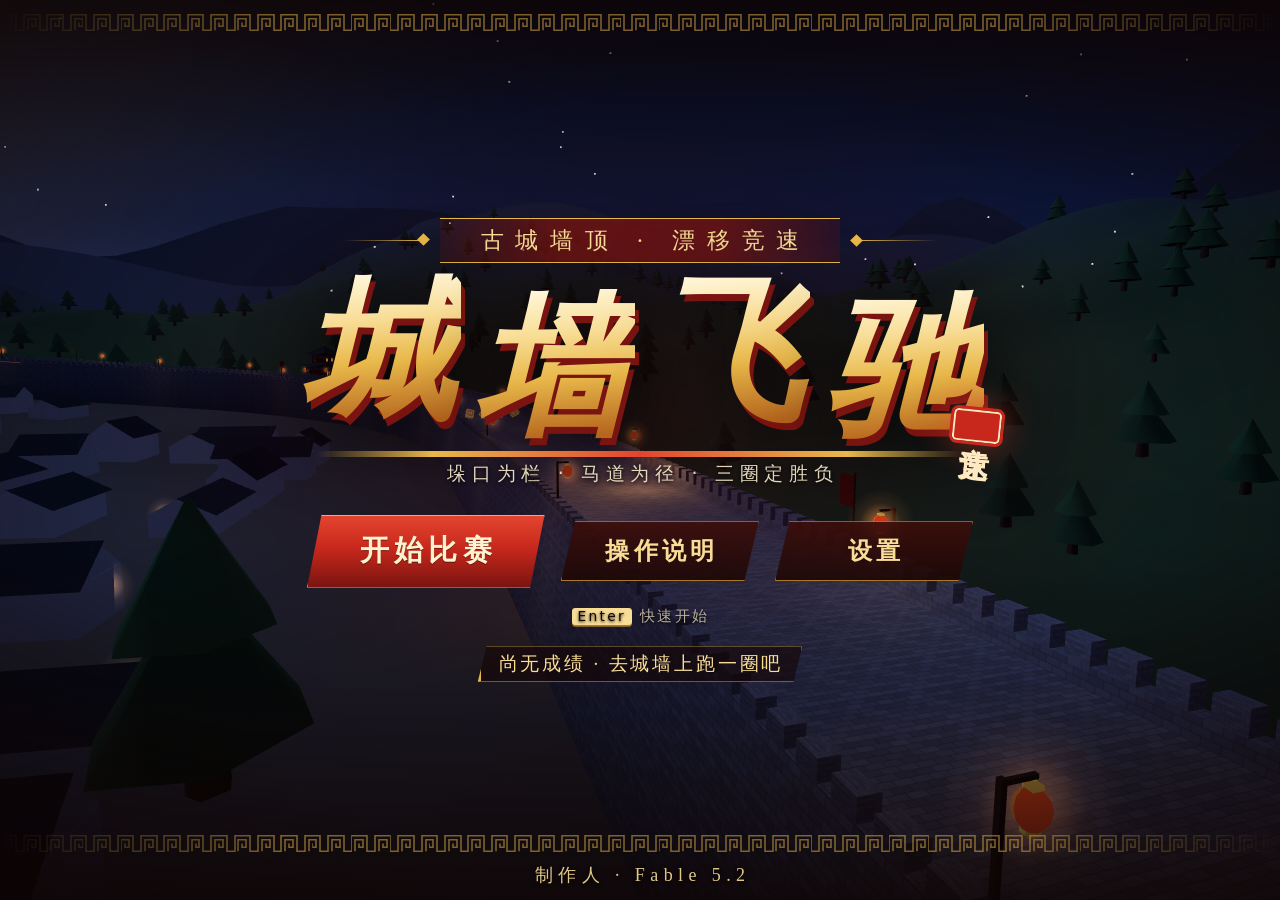
==== games/wall-rush.html @ d651bb33 "新增小游戏《城墙飞驰》，首页单独分区展示" ====
<!DOCTYPE html>
<html lang="zh-CN">
<head>
<meta charset="utf-8">
<meta name="viewport" content="width=device-width, initial-scale=1, maximum-scale=1, user-scalable=no, viewport-fit=cover">
<meta name="apple-mobile-web-app-capable" content="yes">
<meta name="mobile-web-app-capable" content="yes">
<meta name="apple-mobile-web-app-status-bar-style" content="black-translucent">
<meta name="theme-color" content="#3a0b08">
<link rel="icon" id="favicon" type="image/svg+xml" href="data:image/svg+xml,%3Csvg xmlns='http://www.w3.org/2000/svg' viewBox='0 0 64 64'%3E%3Cdefs%3E%3ClinearGradient id='r' x1='0' y1='0' x2='1' y2='1'%3E%3Cstop offset='0' stop-color='%23e2452f'/%3E%3Cstop offset='1' stop-color='%237a1410'/%3E%3C/linearGradient%3E%3C/defs%3E%3Crect x='3' y='3' width='58' height='58' rx='11' fill='url(%23r)' stroke='%23f6d98a' stroke-width='4'/%3E%3Ctext x='32' y='34' font-size='40' font-weight='900' text-anchor='middle' dominant-baseline='central' fill='%23f8dd96' font-family='STKaiti,KaiTi,Kaiti SC,Noto Serif CJK SC,Songti SC,SimSun,serif'%3E驰%3C/text%3E%3C/svg%3E">
<link rel="apple-touch-icon" id="touchicon" href="data:,">
<title>城墙飞驰</title>
<style>
:root {
  --red: #c8281c; --red-hi: #e2452f; --red-deep: #7a1410; --lacquer: #2a0907; --ink: #140807;
  --gold: #e8b84a; --gold-hi: #f8dd96; --gold-lo: #a9792a; --paper: #f3e6c8; --teal: #1f6f78;
  --sat: env(safe-area-inset-top, 0px); --sar: env(safe-area-inset-right, 0px);
  --sab: env(safe-area-inset-bottom, 0px); --sal: env(safe-area-inset-left, 0px);
  --kai: "STKaiti", "KaiTi", "Kaiti SC", "FZKai-Z03", "Noto Serif CJK SC", "Songti SC", "SimSun", serif;
  --sans: "PingFang SC", "HarmonyOS Sans SC", "Microsoft YaHei", "Noto Sans CJK SC", "Noto Sans SC", system-ui, sans-serif;
  --num: "DIN Alternate", "Bahnschrift", "Avenir Next Condensed", "Roboto Condensed", "Arial Narrow", var(--sans);
}
* { box-sizing: border-box; -webkit-tap-highlight-color: transparent; }
html { font-size: clamp(11px, 2.1vmin, 18px); }
html, body { margin: 0; height: 100%; overflow: hidden; background: #120706; color: var(--paper); font-family: var(--sans);
  -webkit-user-select: none; user-select: none; -webkit-touch-callout: none; touch-action: none; overscroll-behavior: none; }
button { font: inherit; color: inherit; cursor: pointer; border: 0; background: none; padding: 0; touch-action: manipulation; }
.hidden { display: none !important; }
#stage, #stage canvas { position: fixed; inset: 0; width: 100%; height: 100%; display: block; }
#vignette, #speedfx, #haze, #flash, #fade { position: fixed; inset: 0; pointer-events: none; }
#vignette { background: radial-gradient(ellipse at 50% 55%, transparent 55%, rgba(10, 2, 2, 0.5) 100%); }
#speedfx { opacity: 0; background: repeating-conic-gradient(from 0deg at 50% 56%, rgba(255, 236, 190, 0) 0deg, rgba(255, 236, 190, 0.5) 0.5deg, rgba(255, 236, 190, 0) 1.1deg, rgba(255, 236, 190, 0) 5deg);
  -webkit-mask-image: radial-gradient(ellipse at 50% 56%, transparent 34%, #000 78%); mask-image: radial-gradient(ellipse at 50% 56%, transparent 34%, #000 78%); }
#haze { opacity: 0; background: radial-gradient(ellipse at center, rgba(120, 100, 140, 0.55), rgba(60, 45, 80, 0.88)); transition: opacity 0.3s; }
#flash { opacity: 0; background: #fff3d0; }
#fade { background: #0b0403; opacity: 0; transition: opacity 0.35s; z-index: 90; }
#fade.on { opacity: 1; }

/* ---------- 加载 ---------- */
#loading { position: fixed; inset: 0; z-index: 100; display: flex; flex-direction: column; align-items: center; justify-content: center; gap: 1.2rem;
  background: radial-gradient(ellipse at center, #4a0f0b, #140605); font-family: var(--kai); font-size: 1.4rem; color: var(--gold-hi); letter-spacing: 0.3em; }
.seal { width: 5.2rem; height: 5.2rem; display: grid; place-items: center; font-size: 3.4rem; font-weight: 900; color: var(--gold-hi);
  background: var(--red); border: 0.22rem solid var(--gold); border-radius: 0.6rem; box-shadow: 0 0 2rem rgba(232, 184, 74, 0.35); animation: pulse 1.2s ease-in-out infinite; letter-spacing: 0; }
@keyframes pulse { 50% { transform: scale(1.07) rotate(-3deg); } }

/* ---------- 通用：面板 / 按钮 ---------- */
.screen, .overlay { position: fixed; inset: 0; z-index: 20; padding: calc(var(--sat) + 1rem) calc(var(--sar) + 1.2rem) calc(var(--sab) + 1rem) calc(var(--sal) + 1.2rem); }
.overlay { z-index: 40; display: flex; align-items: center; justify-content: center; background: rgba(14, 4, 3, 0.66); -webkit-backdrop-filter: blur(5px); backdrop-filter: blur(5px); }
.panel { position: relative; width: min(38rem, 100%); max-height: 100%; overflow-y: auto; padding: 1.5rem 1.8rem 1.4rem;
  background: linear-gradient(160deg, rgba(74, 16, 12, 0.96), rgba(28, 7, 6, 0.97)); border: 1px solid var(--gold-lo);
  box-shadow: 0 0 0 0.28rem rgba(20, 6, 5, 0.9), 0 0 0 calc(0.28rem + 1px) var(--gold), 0 1.4rem 3rem rgba(0, 0, 0, 0.6); border-radius: 0.3rem; touch-action: pan-y; }
.panel::before, .panel::after { content: ""; position: absolute; width: 1.5rem; height: 1.5rem; border: 0.16rem solid var(--gold); pointer-events: none; }
.panel::before { top: 0.4rem; left: 0.4rem; border-right: 0; border-bottom: 0; }
.panel::after { bottom: 0.4rem; right: 0.4rem; border-left: 0; border-top: 0; }
.panel.narrow { width: min(24rem, 100%); } .panel.wide { width: min(46rem, 100%); }
.panel.slim { padding: 1.1rem 1.3rem; width: 100%; }
.panel h2 { margin: 0 0 1rem; text-align: center; font-family: var(--kai); font-size: 2.1rem; font-weight: 900; letter-spacing: 0.25em; text-indent: 0.25em;
  background: linear-gradient(180deg, var(--gold-hi), var(--gold) 55%, var(--gold-lo)); -webkit-background-clip: text; background-clip: text; color: transparent; }
.panel h3 { margin: 0 0 0.4rem; font-family: var(--kai); font-size: 1.5rem; color: var(--gold-hi); letter-spacing: 0.1em; }
.btn { position: relative; min-width: 11rem; padding: 0.72rem 1.8rem; font-family: var(--kai); font-size: 1.35rem; font-weight: 700; letter-spacing: 0.18em; text-indent: 0.18em; color: var(--gold-hi);
  background: linear-gradient(180deg, rgba(60, 14, 11, 0.92), rgba(30, 8, 7, 0.92)); border: 1px solid var(--gold-lo);
  clip-path: polygon(0.8rem 0, 100% 0, calc(100% - 0.8rem) 100%, 0 100%); transition: transform 0.12s, filter 0.12s, background 0.12s; }
.btn:hover, .btn:focus-visible { filter: brightness(1.25); transform: translateX(0.2rem); outline: none; }
.btn:active { transform: scale(0.97); }
.btn.primary { color: #fff3cf; background: linear-gradient(180deg, var(--red-hi), var(--red) 45%, var(--red-deep)); border-color: var(--gold); text-shadow: 0 1px 0 rgba(0, 0, 0, 0.4); }
.btn.small { min-width: 0; padding: 0.4rem 1.2rem; font-size: 1.1rem; }
.btn.big { width: 100%; font-size: 1.8rem; padding: 0.8rem 1rem; margin-top: 0.4rem; }
.menu { display: flex; gap: 0.9rem; flex-wrap: wrap; justify-content: center; }
.menu.col { flex-direction: column; align-items: stretch; }
.row-btns { display: flex; gap: 0.8rem; justify-content: center; flex-wrap: wrap; margin-top: 1.2rem; }
.row-btns .btn { min-width: 8.5rem; font-size: 1.15rem; padding: 0.6rem 1.2rem; }
kbd { display: inline-block; min-width: 1.6em; padding: 0.05em 0.4em; margin: 0 0.1em; text-align: center; font-family: var(--num); font-size: 0.9em; color: var(--ink);
  background: var(--gold-hi); border-radius: 0.25em; box-shadow: 0 0.12em 0 var(--gold-lo); }

/* ---------- 标题页 ---------- */
#title { display: flex; align-items: center; justify-content: center; overflow: hidden;
  background: radial-gradient(ellipse 62% 48% at 50% 45%, rgba(46, 9, 7, 0.55), rgba(46, 9, 7, 0) 72%),
    linear-gradient(180deg, rgba(14, 4, 3, 0.78), rgba(14, 4, 3, 0) 22%, rgba(14, 4, 3, 0) 60%, rgba(14, 4, 3, 0.86)); }
.t-bar { position: absolute; left: 0; right: 0; height: 1.3rem; opacity: 0.5; pointer-events: none; background: url("data:image/svg+xml,%3Csvg xmlns='http://www.w3.org/2000/svg' viewBox='0 0 36 36'%3E%3Cpath d='M0 30H6V6H30V30H36M12 30V12H24V24H18V18' fill='none' stroke='%23e8b84a' stroke-width='2.4'/%3E%3C/svg%3E") repeat-x center / auto 100%;
  -webkit-mask-image: linear-gradient(90deg, transparent, #000 22%, #000 78%, transparent); mask-image: linear-gradient(90deg, transparent, #000 22%, #000 78%, transparent); animation: fadeIn 1.2s 0.3s both; }
.t-bar.top { top: calc(var(--sat) + 0.6rem); } .t-bar.bot { bottom: calc(var(--sab) + 2.5rem); }
.t-embers { position: absolute; inset: 0; pointer-events: none; }
.t-embers i { position: absolute; bottom: -1.5rem; left: var(--x); width: var(--s); height: var(--s); border-radius: 50%; opacity: 0; will-change: transform, opacity;
  background: radial-gradient(circle, #fff3c4, #ffb040 38%, rgba(255, 90, 20, 0) 70%); animation: ember var(--d) linear var(--delay) infinite; }
@keyframes ember { 0% { transform: translate3d(0, 0, 0) scale(0.6); opacity: 0; } 8% { opacity: 0.95; } 70% { opacity: 0.55; } 100% { transform: translate3d(var(--dx), -108vh, 0) scale(1.15); opacity: 0; } }
@keyframes fadeIn { from { opacity: 0; } }
@keyframes fadeUp { from { opacity: 0; transform: translateY(1.2rem); } }
.title-wrap { position: relative; display: flex; flex-direction: column; align-items: center; gap: 1.05rem; text-align: center; }
.title-deco { display: flex; align-items: center; gap: 0.9rem; animation: fadeUp 0.7s 0.1s both; }
.title-deco span { white-space: nowrap; font-family: var(--kai); font-size: 1.3rem; letter-spacing: 0.5em; text-indent: 0.5em; color: var(--gold-hi); padding: 0.3rem 1.6rem;
  border-top: 1px solid var(--gold); border-bottom: 1px solid var(--gold); background: linear-gradient(90deg, rgba(122, 20, 16, 0.2), rgba(122, 20, 16, 0.75) 30%, rgba(122, 20, 16, 0.75) 70%, rgba(122, 20, 16, 0.2)); }
.title-deco i { position: relative; width: 4.5rem; height: 1px; background: linear-gradient(90deg, transparent, var(--gold)); }
.title-deco i:last-child { transform: scaleX(-1); }
.title-deco i::after { content: ""; position: absolute; right: -0.2rem; top: -0.24rem; width: 0.5rem; height: 0.5rem; background: var(--gold); transform: rotate(45deg); }
.logo { position: relative; margin: 0; display: flex; gap: 0.06em; font-family: var(--kai); font-weight: 900; font-size: clamp(3.4rem, 17vmin, 9.5rem); line-height: 1.05; font-style: italic; }
.logo span { --dy: -0.05em; padding: 0 0.04em; color: transparent; transform: translateY(var(--dy));
  background: linear-gradient(105deg, transparent 42%, rgba(255, 255, 255, 0.95) 50%, transparent 58%) 170% 0 / 260% 100% no-repeat,
    linear-gradient(175deg, #fff6d8 5%, var(--gold-hi) 30%, var(--gold) 55%, #b5651d 90%);
  -webkit-background-clip: text; background-clip: text;
  filter: drop-shadow(0.03em 0.05em 0 var(--red-deep)) drop-shadow(0 0.1em 0.25em rgba(0, 0, 0, 0.7));
  animation: charIn 0.75s cubic-bezier(0.2, 1.35, 0.4, 1) both, sheen 5s ease-in-out infinite; }
.logo span:nth-child(even) { --dy: 0.05em; }
.logo span:nth-child(1) { animation-delay: 0.15s, 1.8s; } .logo span:nth-child(2) { animation-delay: 0.3s, 1.95s; }
.logo span:nth-child(3) { animation-delay: 0.45s, 2.1s; } .logo span:nth-child(4) { animation-delay: 0.6s, 2.25s; }
@keyframes charIn { from { opacity: 0; transform: translate(0.5em, calc(var(--dy) - 0.35em)) scale(1.6) rotate(-8deg); filter: blur(8px); } }
@keyframes sheen { 0%, 55% { background-position: 170% 0, 0 0; } 85%, 100% { background-position: -70% 0, 0 0; } }
.logo::after { content: ""; position: absolute; left: 3%; right: 3%; bottom: -0.1em; height: 0.045em; border-radius: 1em;
  background: linear-gradient(90deg, transparent, var(--gold) 18%, var(--red-hi) 50%, var(--gold) 82%, transparent); animation: strokeIn 0.8s 0.9s cubic-bezier(0.2, 0.8, 0.2, 1) both; }
@keyframes strokeIn { from { transform: scaleX(0); opacity: 0; } }
.stamp { position: absolute; right: -0.55em; bottom: 0.02em; font-style: normal; font-size: 0.2em; writing-mode: vertical-rl; letter-spacing: 0.1em; padding: 0.35em 0.2em; color: #ffe9c0;
  background: var(--red); border: 0.08em solid #ffe9c0; outline: 0.1em solid var(--red); border-radius: 0.15em; transform: rotate(6deg); box-shadow: 0 0 1.2em rgba(226, 69, 47, 0.7);
  animation: stampIn 0.4s 1.15s cubic-bezier(0.3, 1.7, 0.5, 1) both; }
@keyframes stampIn { from { opacity: 0; transform: rotate(-14deg) scale(2.8); } }
.title-sub { font-size: 1.05rem; letter-spacing: 0.3em; text-indent: 0.3em; color: var(--paper); text-shadow: 0 1px 4px #000; opacity: 0.92; animation: fadeUp 0.6s 1.1s both; }
#title .menu { margin-top: 0.5rem; align-items: center; animation: fadeUp 0.6s 1.3s both; }
#title .btn.primary { font-size: 1.6rem; padding: 0.85rem 2.6rem; }
.btn.primary { overflow: hidden; }
.btn.primary::after { content: ""; position: absolute; inset: 0; pointer-events: none; background: linear-gradient(105deg, transparent 36%, rgba(255, 240, 200, 0.5) 50%, transparent 64%);
  transform: translateX(-130%); animation: btnShine 3.2s ease-in-out 2s infinite; }
@keyframes btnShine { 0%, 55% { transform: translateX(-130%); } 90%, 100% { transform: translateX(130%); } }
.enter-hint { font-size: 0.85rem; letter-spacing: 0.15em; color: rgba(243, 230, 200, 0.75); text-shadow: 0 1px 3px #000; animation: fadeUp 0.6s 1.5s both; }
body.touch .enter-hint { display: none; }
.record { display: flex; gap: 0.7rem; flex-wrap: wrap; justify-content: center; min-height: 1.8rem; animation: fadeUp 0.6s 1.6s both; }
.record span { padding: 0.22rem 1rem; font-family: var(--num); font-size: 1.05rem; font-style: italic; color: #fff; background: rgba(20, 6, 5, 0.62); border: 1px solid rgba(232, 184, 74, 0.45);
  border-left: 0.2rem solid var(--gold); clip-path: polygon(0.5rem 0, 100% 0, calc(100% - 0.5rem) 100%, 0 100%); font-variant-numeric: tabular-nums; }
.record span em { font-style: normal; font-family: var(--sans); font-size: 0.8rem; color: var(--gold-hi); margin-right: 0.55rem; letter-spacing: 0.1em; }
.record span.none { font-family: var(--kai); font-style: normal; color: var(--gold-hi); letter-spacing: 0.15em; }
@media (prefers-reduced-motion: reduce) { .t-embers { display: none; } .logo span, .btn.primary::after { animation: none; } }
.credit { position: absolute; left: 0; right: 0; bottom: calc(var(--sab) + 0.7rem); text-align: center; font-family: var(--kai); font-size: 1rem; letter-spacing: 0.3em; text-indent: 0.3em; color: var(--gold-hi); text-shadow: 0 1px 4px #000; opacity: 0.9; pointer-events: none; }
.help-grid { display: grid; grid-template-columns: 1fr 1fr; gap: 1.2rem; font-size: 1rem; line-height: 1.7; }
.help-grid p { margin: 0.15rem 0; } .help-grid b { color: var(--gold-hi); } .help-grid h3 { margin-top: 0.4rem; }

/* ---------- 选车 ---------- */
#select { display: grid; grid-template-columns: minmax(13rem, 19rem) 1fr minmax(15rem, 21rem); grid-template-rows: auto minmax(0, 1fr); gap: 0.8rem 1rem; pointer-events: none; }
#select > * { pointer-events: auto; }
.sel-head { grid-column: 1 / -1; display: flex; align-items: center; justify-content: space-between; }
.sel-head h2 { margin: 0; font-family: var(--kai); font-size: 2.2rem; letter-spacing: 0.3em; color: var(--gold-hi); text-shadow: 0 0.15rem 0.5rem #000; }
.sel-head span { width: 6rem; }
.sel-cards { grid-column: 1; min-height: 0; display: flex; flex-direction: column; gap: 0.7rem; justify-content: safe center; overflow-y: auto; touch-action: pan-y; }
.kcard { text-align: left; padding: 0.7rem 1rem 0.7rem 1.2rem; border: 1px solid rgba(232, 184, 74, 0.4); background: linear-gradient(100deg, rgba(40, 10, 8, 0.9), rgba(40, 10, 8, 0.55));
  clip-path: polygon(0 0, 100% 0, calc(100% - 1rem) 100%, 0 100%); border-left: 0.35rem solid var(--kc, var(--gold)); transition: transform 0.15s, background 0.15s; }
.kcard b { display: block; font-family: var(--kai); font-size: 1.7rem; letter-spacing: 0.15em; color: var(--paper); }
.kcard span { font-size: 0.9rem; color: rgba(243, 230, 200, 0.75); letter-spacing: 0.08em; }
.kcard.on { background: linear-gradient(100deg, var(--red), rgba(122, 20, 16, 0.75)); border-color: var(--gold); transform: translateX(0.6rem); }
.kcard.on b { color: var(--gold-hi); }
.sel-side { grid-column: 3; align-self: center; max-height: 100%; min-height: 0; overflow-y: auto; touch-action: pan-y; padding: 0.4rem; }
.sel-desc { margin: 0 0 0.7rem; font-size: 0.95rem; line-height: 1.55; color: rgba(243, 230, 200, 0.85); min-height: 3em; }
.bars { display: grid; grid-template-columns: auto 1fr; gap: 0.35rem 0.7rem; align-items: center; margin-bottom: 0.8rem; font-size: 0.95rem; }
.bar { height: 0.55rem; background: rgba(0, 0, 0, 0.45); border: 1px solid rgba(232, 184, 74, 0.35); transform: skewX(-18deg); overflow: hidden; }
.bar i { display: block; height: 100%; background: linear-gradient(90deg, var(--red), var(--gold)); transition: width 0.3s; }
.opt { display: flex; align-items: center; gap: 0.8rem; margin: 0.55rem 0; }
.opt label { flex: 0 0 5.6em; font-size: 1rem; color: var(--gold-hi); letter-spacing: 0.08em; }
.opt output { flex: 0 0 3em; text-align: right; font-family: var(--num); color: var(--paper); }
.seg { flex: 1; display: flex; border: 1px solid var(--gold-lo); }
.seg button { flex: 1; padding: 0.42rem 0.2rem; font-size: 1rem; color: rgba(243, 230, 200, 0.75); background: rgba(0, 0, 0, 0.35); border-right: 1px solid rgba(169, 121, 42, 0.5); }
.seg button:last-child { border-right: 0; }
.seg button.on { color: #fff3cf; background: linear-gradient(180deg, var(--red-hi), var(--red-deep)); font-weight: 700; }
input[type=range] { flex: 1; min-width: 0; height: 1.6rem; -webkit-appearance: none; appearance: none; background: transparent; touch-action: pan-x; }
input[type=range]::-webkit-slider-runnable-track { height: 0.35rem; background: linear-gradient(90deg, var(--red), var(--gold)); border-radius: 1rem; }
input[type=range]::-webkit-slider-thumb { -webkit-appearance: none; width: 1.3rem; height: 1.3rem; margin-top: -0.48rem; background: var(--gold-hi); border: 0.15rem solid var(--red-deep); transform: rotate(45deg); }
input[type=range]::-moz-range-track { height: 0.35rem; background: linear-gradient(90deg, var(--red), var(--gold)); border-radius: 1rem; }
input[type=range]::-moz-range-thumb { width: 1.1rem; height: 1.1rem; background: var(--gold-hi); border: 0.15rem solid var(--red-deep); border-radius: 0; transform: rotate(45deg); }
.hint { margin: 0.4rem 0 0; font-size: 0.85rem; color: rgba(243, 230, 200, 0.6); min-height: 1.2em; }

/* ---------- HUD ---------- */
#hud { position: fixed; inset: 0; z-index: 10; pointer-events: none; font-family: var(--num); }
#hud button, #hud .tbtn { pointer-events: auto; }
.hud-tl { position: absolute; top: calc(var(--sat) + 0.8rem); left: calc(var(--sal) + 1rem); display: flex; flex-direction: column; gap: 0.4rem; align-items: flex-start; }
.rank { position: relative; display: flex; align-items: baseline; padding: 0.1rem 1.6rem 0.1rem 1rem; background: linear-gradient(100deg, var(--red) 0%, var(--red-deep) 70%, transparent);
  border-left: 0.3rem solid var(--gold); clip-path: polygon(0 0, 100% 0, calc(100% - 1.2rem) 100%, 0 100%); }
.rank b { font-size: 4rem; line-height: 1; font-style: italic; font-weight: 900; color: var(--gold-hi); text-shadow: 0.12rem 0.12rem 0 var(--ink); }
.rank span { font-size: 1.5rem; font-style: italic; color: var(--paper); margin-left: 0.15rem; }
.rank em { position: absolute; right: 1.5rem; top: 0.3rem; font-style: normal; font-family: var(--kai); font-size: 0.85rem; color: var(--gold-hi); opacity: 0.9; }
.rank.bump b { animation: bump 0.35s; } @keyframes bump { 40% { transform: scale(1.35); } }
.lap { padding: 0.2rem 1.6rem 0.2rem 1rem; font-size: 1.15rem; font-family: var(--sans); color: var(--paper); background: linear-gradient(100deg, rgba(20, 8, 7, 0.85), transparent); border-left: 0.3rem solid var(--teal); }
.lap b { font-family: var(--num); font-size: 1.5rem; font-style: italic; color: var(--gold-hi); }
.hud-tc { position: absolute; top: calc(var(--sat) + 0.7rem); left: 50%; transform: translateX(-50%); text-align: center; }
.time { font-size: 2.4rem; font-weight: 700; font-style: italic; letter-spacing: 0.04em; color: #fff; text-shadow: 0 0 0.6rem rgba(200, 40, 28, 0.9), 0.1rem 0.1rem 0 var(--ink); font-variant-numeric: tabular-nums; }
.time-sub { font-size: 0.95rem; color: var(--gold-hi); text-shadow: 0 1px 3px #000; font-variant-numeric: tabular-nums; font-family: var(--sans); }
.hud-tr { position: absolute; top: calc(var(--sat) + 0.7rem); right: calc(var(--sar) + 0.9rem); display: flex; gap: 0.6rem; align-items: flex-start; }
#minimap { width: 9.5rem; height: 9.5rem; border-radius: 50%; background: radial-gradient(circle, rgba(40, 10, 8, 0.72), rgba(16, 5, 4, 0.82)); border: 0.14rem solid var(--gold); box-shadow: 0 0 0 0.22rem rgba(20, 6, 5, 0.7); }
#btnPause { width: 2.6rem; height: 2.6rem; font-size: 0.95rem; color: var(--gold-hi); background: rgba(30, 8, 7, 0.8); border: 1px solid var(--gold-lo); border-radius: 50%; }
.standings { position: absolute; left: calc(var(--sal) + 1rem); top: calc(var(--sat) + 9.2rem); margin: 0; padding: 0; list-style: none; font-family: var(--sans); font-size: 0.92rem; }
.standings li { display: flex; align-items: center; gap: 0.45rem; width: 9.5rem; margin-bottom: 0.18rem; padding: 0.12rem 0.5rem; background: linear-gradient(90deg, rgba(20, 8, 7, 0.72), transparent); border-left: 0.2rem solid var(--c, #888); }
.standings li i { font-family: var(--num); font-style: italic; font-weight: 700; width: 1.1em; color: var(--gold-hi); }
.standings li.me { background: linear-gradient(90deg, rgba(200, 40, 28, 0.85), transparent); font-weight: 700; }
.standings li.fin span::after { content: " ✓"; color: var(--gold); }
#msg { position: absolute; top: 24%; left: 50%; transform: translateX(-50%); text-align: center; font-family: var(--kai); font-size: 2.6rem; font-weight: 900; font-style: italic; letter-spacing: 0.15em; white-space: nowrap;
  color: var(--gold-hi); text-shadow: 0.12rem 0.12rem 0 var(--red-deep), 0 0 1.2rem rgba(200, 40, 28, 0.9); opacity: 0; }
#msg.show { animation: msgIn 1.5s ease-out forwards; }
@keyframes msgIn { 0% { opacity: 0; transform: translateX(-50%) scale(1.7) skewX(-8deg); } 12% { opacity: 1; transform: translateX(-50%) scale(1) skewX(-8deg); } 75% { opacity: 1; } 100% { opacity: 0; transform: translateX(-50%) translateY(-0.8rem) skewX(-8deg); } }
#split { position: absolute; top: 15%; left: 50%; transform: translateX(-50%); font-size: 1.25rem; font-style: italic; padding: 0.15rem 1.2rem; background: rgba(20, 8, 7, 0.75); border-bottom: 2px solid var(--gold); opacity: 0; transition: opacity 0.3s; white-space: nowrap; font-family: var(--sans); }
#split.show { opacity: 1; } #split b { font-family: var(--num); } #split .fast { color: #7dffa0; } #split .slow { color: #ff8a7a; }
#wrongway { position: absolute; top: 36%; left: 50%; transform: translateX(-50%); font-family: var(--kai); font-size: 2.6rem; font-weight: 900; color: #fff; padding: 0.2rem 2rem; background: var(--red); border: 0.15rem solid var(--gold-hi); animation: blink 0.6s steps(2) infinite; }
@keyframes blink { 50% { opacity: 0.25; } }
.hud-bc { position: absolute; left: 50%; bottom: calc(var(--sab) + 0.8rem); transform: translateX(-50%); display: flex; flex-direction: column; align-items: center; gap: 0.25rem; }
.speed { display: flex; align-items: baseline; gap: 0.4rem; }
.speed b { font-size: 3.6rem; line-height: 1; font-weight: 900; font-style: italic; min-width: 2.2em; text-align: right; color: #fff; text-shadow: 0 0 0.8rem rgba(232, 184, 74, 0.8), 0.12rem 0.12rem 0 var(--ink); font-variant-numeric: tabular-nums; }
.speed span { font-size: 1rem; color: var(--gold-hi); font-style: italic; }
.speed.boost b { color: #ffe08a; text-shadow: 0 0 1.2rem #ff7a2a, 0.12rem 0.12rem 0 var(--red-deep); }
.nitro { display: flex; align-items: center; gap: 0.3rem; padding: 0.3rem 0.8rem; background: rgba(20, 8, 7, 0.7); border: 1px solid var(--gold-lo); transform: skewX(-14deg); }
.nitro .nlabel { white-space: nowrap; font-family: var(--kai); font-size: 0.95rem; color: var(--gold-hi); margin-right: 0.3rem; transform: skewX(14deg); }
.cell { width: 4.6rem; height: 0.95rem; background: rgba(0, 0, 0, 0.55); border: 1px solid rgba(232, 184, 74, 0.5); overflow: hidden; }
.cell i { display: block; width: 0; height: 100%; background: linear-gradient(90deg, #ff7a2a, #ffd86a); }
.cell.full { border-color: #fff3cf; box-shadow: 0 0 0.6rem #ffb53a; } .cell.full i { background: linear-gradient(90deg, #ffb53a, #fff3cf); }
.nitro.chain { animation: chainGlow 0.22s steps(2) infinite; } @keyframes chainGlow { 50% { box-shadow: 0 0 1.2rem #6ad0ff; border-color: #6ad0ff; } }
.item-slot { position: absolute; left: calc(var(--sal) + 1.2rem); bottom: calc(var(--sab) + 1rem); width: 5.4rem; height: 5.4rem; display: flex; flex-direction: column; align-items: center; justify-content: center;
  background: radial-gradient(circle, rgba(122, 20, 16, 0.9), rgba(30, 8, 7, 0.9)); border: 0.16rem solid var(--gold); border-radius: 0.8rem; transform: rotate(-4deg); font-family: var(--sans); }
.item-slot b { font-family: var(--kai); font-size: 2.5rem; line-height: 1; color: var(--ic, var(--gold-hi)); text-shadow: 0 0 0.6rem var(--ic, transparent); }
.item-slot span { font-size: 0.72rem; color: var(--paper); margin-top: 0.15rem; }
.item-slot kbd { position: absolute; right: -0.5rem; top: -0.5rem; }
.item-slot.empty { opacity: 0.55; border-style: dashed; } .item-slot.empty b { display: none; }
.item-slot.ready { animation: ready 0.9s ease-in-out infinite; } @keyframes ready { 50% { box-shadow: 0 0 1.4rem var(--gold); transform: rotate(-4deg) scale(1.06); } }

/* ---------- 触屏按键 ---------- */
.tbtn { position: absolute; display: grid; place-items: center; border-radius: 50%; color: #fff3cf; font-family: var(--kai); font-weight: 700;
  background: radial-gradient(circle at 35% 30%, rgba(226, 69, 47, 0.75), rgba(90, 16, 12, 0.72)); border: 0.14rem solid rgba(248, 221, 150, 0.85); box-shadow: 0 0.3rem 1rem rgba(0, 0, 0, 0.45); touch-action: none; }
.tbtn.on { filter: brightness(1.5); transform: scale(0.94); }
.tbtn.steer { width: 6.6rem; height: 6.6rem; font-size: 2.4rem; bottom: calc(var(--sab) + 1.4rem); }
#tLeft { left: calc(var(--sal) + 1.4rem); } #tRight { left: calc(var(--sal) + 9rem); }
.tbtn.act { font-size: 1.35rem; letter-spacing: 0.05em; }
.tbtn.nitro { width: 6.8rem; height: 6.8rem; right: calc(var(--sar) + 1.3rem); bottom: calc(var(--sab) + 1.3rem); background: radial-gradient(circle at 35% 30%, rgba(255, 190, 80, 0.85), rgba(170, 80, 10, 0.78)); }
.tbtn.drift { width: 6.2rem; height: 6.2rem; right: calc(var(--sar) + 8.8rem); bottom: calc(var(--sab) + 1rem); background: radial-gradient(circle at 35% 30%, rgba(60, 170, 180, 0.8), rgba(14, 70, 80, 0.78)); }
.tbtn.brake { width: 4.4rem; height: 4.4rem; right: calc(var(--sar) + 1.6rem); bottom: calc(var(--sab) + 9rem); font-size: 1.05rem; background: radial-gradient(circle at 35% 30%, rgba(90, 80, 80, 0.8), rgba(30, 24, 24, 0.78)); }
body.touch .item-slot { left: auto; right: calc(var(--sar) + 7.4rem); bottom: calc(var(--sab) + 8.4rem); }
body.touch .item-slot kbd { display: none; }
body.touch .speed b { font-size: 2.6rem; }
body.touch .hud-bc { bottom: calc(var(--sab) + 0.5rem); gap: 0.1rem; }
body.touch .cell { width: 3.8rem; }
body.touch .standings { display: none; }

/* ---------- 倒计时 ---------- */
#countdown { position: fixed; inset: 0; z-index: 15; display: flex; flex-direction: column; align-items: center; justify-content: center; pointer-events: none; }
#countNum { font-family: var(--kai); font-size: 13rem; line-height: 1; font-weight: 900; font-style: italic; color: var(--gold-hi); text-shadow: 0.3rem 0.3rem 0 var(--red-deep), 0 0 3rem rgba(200, 40, 28, 0.9); }
#countNum.pop { animation: pop 0.9s ease-out forwards; }
@keyframes pop { 0% { transform: scale(2.2); opacity: 0; } 18% { transform: scale(1); opacity: 1; } 80% { opacity: 1; } 100% { transform: scale(0.8); opacity: 0.2; } }
#countTip { margin-top: 1rem; padding: 0.3rem 1.4rem; font-size: 1.1rem; letter-spacing: 0.1em; background: rgba(20, 8, 7, 0.7); border-top: 1px solid var(--gold); border-bottom: 1px solid var(--gold); }

/* ---------- 结算 ---------- */
.res-top { display: flex; gap: 1.2rem; align-items: stretch; margin-bottom: 0.8rem; }
.res-rank { flex: 0 0 8rem; display: flex; flex-direction: column; align-items: center; justify-content: center; background: linear-gradient(160deg, var(--red), var(--red-deep)); border: 1px solid var(--gold); }
.res-rank em, .res-stats em { font-style: normal; font-size: 0.9rem; color: var(--gold-hi); letter-spacing: 0.15em; font-family: var(--sans); }
.res-rank b { font-family: var(--num); font-size: 4.6rem; line-height: 1; font-style: italic; font-weight: 900; color: #fff3cf; text-shadow: 0.15rem 0.15rem 0 var(--ink); }
.res-stats { flex: 1; display: grid; grid-template-columns: repeat(3, 1fr); gap: 0.6rem; }
.res-stats div { display: flex; flex-direction: column; justify-content: center; padding: 0.5rem 0.8rem; background: rgba(0, 0, 0, 0.35); border-left: 0.2rem solid var(--gold); }
.res-stats b { font-family: var(--num); font-size: 1.7rem; font-style: italic; color: #fff; font-variant-numeric: tabular-nums; }
.badge { text-align: center; margin: 0.2rem auto 0.7rem; width: fit-content; padding: 0.2rem 1.6rem; font-family: var(--kai); font-size: 1.4rem; font-weight: 900; letter-spacing: 0.2em; color: var(--ink); background: linear-gradient(90deg, var(--gold), var(--gold-hi), var(--gold)); transform: skewX(-10deg); animation: pulse 1s ease-in-out infinite; }
.res-list { list-style: none; margin: 0; padding: 0; }
.res-list li { display: grid; grid-template-columns: 2.6rem 1fr auto auto; gap: 0.8rem; align-items: center; padding: 0.38rem 0.9rem; margin-bottom: 0.25rem; background: rgba(0, 0, 0, 0.3); border-left: 0.3rem solid var(--c, #888); font-size: 1.05rem; }
.res-list li i { font-family: var(--num); font-size: 1.4rem; font-style: italic; font-weight: 900; color: var(--gold-hi); }
.res-list li small { color: rgba(243, 230, 200, 0.6); font-size: 0.85rem; }
.res-list li b { font-family: var(--num); font-variant-numeric: tabular-nums; font-weight: 400; }
.res-list li.me { background: linear-gradient(90deg, rgba(200, 40, 28, 0.75), rgba(200, 40, 28, 0.15)); font-weight: 700; }

#toast { position: fixed; left: 50%; bottom: calc(var(--sab) + 7rem); transform: translateX(-50%); z-index: 60; padding: 0.4rem 1.4rem; font-size: 0.95rem; background: rgba(20, 8, 7, 0.88); border: 1px solid var(--gold-lo); border-radius: 2rem; pointer-events: none; white-space: nowrap; }
#rotate { position: fixed; top: calc(var(--sat) + 0.5rem); left: 50%; transform: translateX(-50%); z-index: 70; padding: 0.3rem 1.2rem; font-size: 0.95rem; background: rgba(200, 40, 28, 0.9); border: 1px solid var(--gold); border-radius: 2rem; pointer-events: none; }

/* ---------- 自适应 ---------- */
@media (max-height: 520px) {
  .sel-desc { display: none; } .panel.slim { padding: 0.7rem 1rem; } .btn.big { font-size: 1.4rem; padding: 0.5rem 1rem; } .sel-head h2 { font-size: 1.6rem; }
  .kcard { padding: 0.4rem 1rem 0.4rem 1.2rem; } .kcard b { font-size: 1.35rem; }
  .standings { display: none; }
  #minimap { width: 7.6rem; height: 7.6rem; }
  .title-wrap { gap: 0.5rem; } .logo { font-size: clamp(3rem, 20vmin, 7rem); } .t-bar.top, .enter-hint { display: none; } #title .menu { margin-top: 0.2rem; }
  #countNum { font-size: 9rem; }
}
@media (orientation: portrait) {
  .title-deco i { display: none; } .title-deco span { letter-spacing: 0.25em; text-indent: 0.25em; padding: 0.3rem 1rem; }
  #select { grid-template-columns: 1fr; grid-template-rows: auto minmax(0, 1fr) auto auto; }
  .sel-cards { grid-column: 1; grid-row: 3; flex-direction: row; overflow-x: auto; touch-action: pan-x; }
  .kcard { flex: 1 0 8.5rem; } .kcard.on { transform: translateY(-0.3rem); }
  .sel-side { grid-column: 1; grid-row: 4; max-height: 52vh; } .sel-desc { min-height: 0; }
  .help-grid { grid-template-columns: 1fr; }
  .res-top { flex-direction: column; } .res-rank { flex-basis: auto; flex-direction: row; gap: 1rem; padding: 0.3rem; }
  .hud-tc { top: calc(var(--sat) + 6.2rem); }
  body.touch .hud-bc { bottom: auto; top: calc(var(--sat) + 10.6rem); }
  .tbtn.steer { width: 5.6rem; height: 5.6rem; } #tRight { left: calc(var(--sal) + 7.6rem); }
  .tbtn.nitro { width: 5.6rem; height: 5.6rem; } .tbtn.drift { width: 5.2rem; height: 5.2rem; right: calc(var(--sar) + 7.4rem); }
  .tbtn.brake { bottom: calc(var(--sab) + 7.6rem); }
  body.touch .item-slot { right: calc(var(--sar) + 6.6rem); bottom: calc(var(--sab) + 7.2rem); width: 4.6rem; height: 4.6rem; }
}

#fpsBox { position: fixed; left: 8px; top: 8px; z-index: 9999; padding: 2px 8px; border-radius: 4px; background: rgba(0,0,0,.6); color: #7CFC7C; font: 13px/1.5 monospace; pointer-events: none; }
#fpsBox.hidden { display: none; }

</style>
</head>
<body>
<div id="stage"></div>
<div id="vignette"></div>
<div id="speedfx"></div>
<div id="haze"></div>
<div id="flash"></div>
<div id="fpsBox" class="hidden"></div>

<!-- 加载 -->
<div id="loading"><div class="seal">驰</div><p>正在砌筑城墙…</p></div>

<!-- 标题页 -->
<section id="title" class="screen hidden">
  <div class="t-embers" id="embers"></div>
  <div class="t-bar top"></div><div class="t-bar bot"></div>
  <div class="title-wrap">
    <div class="title-deco"><i></i><span>古城墙顶 · 漂移竞速</span><i></i></div>
    <h1 class="logo"><span>城</span><span>墙</span><span>飞</span><span>驰</span><i class="stamp">竞速</i></h1>
    <div class="title-sub">垛口为栏 · 马道为径 · 三圈定胜负</div>
    <div class="menu">
      <button class="btn primary" id="btnStart">开始比赛</button>
      <button class="btn" id="btnHelp">操作说明</button>
      <button class="btn" id="btnSettings">设置</button>
    </div>
    <div class="enter-hint"><kbd>Enter</kbd> 快速开始</div>
    <div class="record" id="titleRecord"></div>
  </div>
  <div class="credit">制作人 · Fable 5.2</div>
</section>

<!-- 操作说明 -->
<section id="help" class="overlay hidden">
  <div class="panel">
    <h2>操作说明</h2>
    <div class="help-grid">
      <div><h3>键盘</h3>
        <p><kbd>W</kbd>/<kbd>↑</kbd> 油门　<kbd>S</kbd>/<kbd>↓</kbd> 刹车·倒车</p>
        <p><kbd>A</kbd><kbd>D</kbd>/<kbd>←</kbd><kbd>→</kbd> 转向</p>
        <p><kbd>Shift</kbd> 漂移（按住入弯）</p>
        <p><kbd>空格</kbd> 释放氮气　<kbd>E</kbd> 使用道具</p>
        <p><kbd>R</kbd> 复位　<kbd>Esc</kbd> 暂停</p>
      </div>
      <div><h3>触屏</h3>
        <p>左侧 ◀ ▶ 转向，自动油门</p>
        <p>右侧「漂移」「氮气」「刹车」，点道具槽使用道具</p>
        <h3>技巧</h3>
        <p>· 倒计时结束瞬间踩油门/点氮气 → <b>完美起步</b></p>
        <p>· 漂移积攒氮气，满一格即可喷射</p>
        <p>· 一次喷射将尽时立刻再喷 → <b>连喷</b>更快更久</p>
        <p>· 当心<b>垛口缺口</b>（红色路沿）：冲出会坠落并损失时间</p>
      </div>
    </div>
    <div class="row-btns"><button class="btn primary" data-close="help">知道了</button></div>
  </div>
</section>

<!-- 选车 -->
<section id="select" class="screen hidden">
  <header class="sel-head"><button class="btn small" id="btnSelBack">‹ 返回</button><h2>选择座驾</h2><span></span></header>
  <div class="sel-cards" id="kartCards"></div>
  <aside class="sel-side">
    <div class="panel slim">
      <h3 id="selName">赤焰</h3>
      <p class="sel-desc" id="selDesc"></p>
      <div class="bars" id="selBars"></div>
      <div class="opt"><label>时辰</label><div class="seg" id="segTime"><button data-v="dusk">黄昏</button><button data-v="night">夜晚</button></div></div>
      <div class="opt"><label>难度</label><div class="seg" id="segDiff"><button data-v="0">简单</button><button data-v="1">普通</button><button data-v="2">困难</button></div></div>
      <button class="btn primary big" id="btnGo">出 发</button>
    </div>
  </aside>
</section>

<!-- 比赛 HUD -->
<section id="hud" class="hidden">
  <div class="hud-tl">
    <div class="rank"><b id="rankNum">1</b><span>/6</span><em>名次</em></div>
    <div class="lap">圈数 <b id="lapNum">1</b>/3</div>
  </div>
  <div class="hud-tc">
    <div class="time" id="timeMain">00:00.00</div>
    <div class="time-sub" id="timeSub">本圈 00:00.00</div>
  </div>
  <div class="hud-tr">
    <button id="btnPause" aria-label="暂停">❚❚</button>
    <canvas id="minimap" width="200" height="200"></canvas>
  </div>
  <ol class="standings" id="standings"></ol>
  <div id="msg"></div>
  <div id="split"></div>
  <div id="wrongway" class="hidden">逆 行</div>
  <div class="hud-bc">
    <div class="speed"><b id="speedNum">0</b><span>km/h</span></div>
    <div class="nitro" id="nitro">
      <span class="nlabel">氮气</span>
      <div class="cell"><i></i></div><div class="cell"><i></i></div><div class="cell"><i></i></div>
    </div>
  </div>
  <button id="itemSlot" class="item-slot empty"><b id="itemGlyph"></b><span id="itemName">道具</span><kbd>E</kbd></button>
  <div id="touch" class="hidden">
    <button class="tbtn steer" id="tLeft">◀</button>
    <button class="tbtn steer" id="tRight">▶</button>
    <button class="tbtn act brake" id="tBrake">刹车</button>
    <button class="tbtn act drift" id="tDrift">漂移</button>
    <button class="tbtn act nitro" id="tNitro">氮气</button>
  </div>
</section>

<div id="countdown" class="hidden"><b id="countNum">3</b><p id="countTip">出发瞬间踩油门 → 完美起步</p></div>

<!-- 暂停 -->
<section id="pause" class="overlay hidden">
  <div class="panel narrow">
    <h2>暂 停</h2>
    <div class="menu col">
      <button class="btn primary" id="btnResume">继续比赛</button>
      <button class="btn" id="btnRestart">重新开始</button>
      <button class="btn" id="btnPauseSettings">设置</button>
      <button class="btn" id="btnQuit">返回标题</button>
    </div>
  </div>
</section>

<!-- 设置 -->
<section id="settings" class="overlay hidden">
  <div class="panel">
    <h2>设 置</h2>
    <div class="opt"><label>画质</label><div class="seg" id="segQuality"><button data-v="auto">自动</button><button data-v="low">低</button><button data-v="medium">中</button><button data-v="high">高</button></div></div>
    <div class="opt"><label>主音量</label><input type="range" id="rngMaster" min="0" max="1" step="0.05"><output id="outMaster"></output></div>
    <div class="opt"><label>音乐</label><input type="range" id="rngMusic" min="0" max="1" step="0.05"><output id="outMusic"></output></div>
    <div class="opt"><label>音效</label><input type="range" id="rngSfx" min="0" max="1" step="0.05"><output id="outSfx"></output></div>
    <div class="opt"><label>镜头距离</label><input type="range" id="rngCam" min="0.7" max="1.5" step="0.05"><output id="outCam"></output></div>
    <div class="opt"><label>操控灵敏度</label><input type="range" id="rngSens" min="0.5" max="1.6" step="0.05"><output id="outSens"></output></div>
    <p class="hint" id="qualityHint"></p>
    <div class="row-btns"><button class="btn" id="btnResetRec">清除最佳成绩</button><button class="btn primary" data-close="settings">完成</button></div>
  </div>
</section>

<!-- 结算 -->
<section id="result" class="overlay hidden">
  <div class="panel wide">
    <h2 id="resTitle">比赛结束</h2>
    <div class="res-top">
      <div class="res-rank"><em>名次</em><b id="resRank">1</b></div>
      <div class="res-stats">
        <div><em>总成绩</em><b id="resTotal">--</b></div>
        <div><em>最快单圈</em><b id="resLap">--</b></div>
        <div><em>历史最佳</em><b id="resBest">--</b></div>
      </div>
    </div>
    <div id="resBadge" class="badge hidden">新纪录！</div>
    <ol class="res-list" id="resList"></ol>
    <div class="row-btns"><button class="btn" id="btnResQuit">返回标题</button><button class="btn" id="btnResSelect">更换座驾</button><button class="btn primary" id="btnAgain">再来一局</button></div>
  </div>
</section>

<div id="toast" class="hidden"></div>
<div id="rotate" class="hidden">建议横屏游玩 ⟳</div>
<div id="fade"></div>

<script>
/* three.js (MIT License, © three.js authors) — 内联打包 */
var THREE=(()=>{var io=Object.defineProperty;var Gh=Object.getOwnPropertyDescriptor;var kh=Object.getOwnPropertyNames;var Vh=Object.prototype.hasOwnProperty;var Hh=(i,t)=>{for(var e in t)io(i,e,{get:t[e],enumerable:!0})},Wh=(i,t,e,n)=>{if(t&&typeof t=="object"||typeof t=="function")for(let s of kh(t))!Vh.call(i,s)&&s!==e&&io(i,s,{get:()=>t[s],enumerable:!(n=Gh(t,s))||n.enumerable});return i};var Xh=i=>Wh(io({},"__esModule",{value:!0}),i);var mg={};Hh(mg,{AdditiveBlending:()=>Gs,BackSide:()=>be,BoxGeometry:()=>kn,BufferAttribute:()=>Fe,BufferGeometry:()=>fe,CanvasTexture:()=>ys,CapsuleGeometry:()=>bs,Color:()=>Dt,ConeGeometry:()=>Ts,CylinderGeometry:()=>Bi,DirectionalLight:()=>Bs,DoubleSide:()=>Qe,DynamicDrawUsage:()=>al,Euler:()=>$e,Float32BufferAttribute:()=>Xt,Fog:()=>hs,Group:()=>An,HemisphereLight:()=>Ds,IcosahedronGeometry:()=>As,InstancedMesh:()=>_s,LatheGeometry:()=>Es,Matrix3:()=>Pt,Matrix4:()=>Zt,Mesh:()=>Oe,MeshBasicMaterial:()=>Fi,MeshLambertMaterial:()=>Ps,MeshPhongMaterial:()=>Is,NormalBlending:()=>qn,Object3D:()=>he,PCFSoftShadowMap:()=>oa,PerspectiveCamera:()=>Re,PlaneGeometry:()=>ii,PointLight:()=>Fs,Points:()=>xs,PointsMaterial:()=>Oi,Quaternion:()=>Je,RepeatWrapping:()=>Ii,RingGeometry:()=>ws,SRGBColorSpace:()=>Le,Scene:()=>us,ShaderMaterial:()=>Ke,SphereGeometry:()=>Rs,Sprite:()=>fs,SpriteMaterial:()=>Ui,TorusGeometry:()=>Cs,Uint16BufferAttribute:()=>ei,Uint32BufferAttribute:()=>ni,Vector2:()=>At,Vector3:()=>U,WebGLRenderer:()=>Qa});var pc=0,Oo=1,mc=2;var zs=1,oa=2,ki=3,Xn=0,be=1,Qe=2,si=0,qn=1,Gs=2,Bo=3,zo=4,gc=5;var ri=100,_c=101,xc=102,vc=103,yc=104,Sc=200,Mc=201,bc=202,Tc=203,Go=204,ko=205,Ac=206,Ec=207,wc=208,Rc=209,Cc=210,Ic=211,Pc=212,Lc=213,Dc=214,Ir=0,Pr=1,Lr=2,Ci=3,Dr=4,Nr=5,Ur=6,Fr=7,ks=0,Nc=1,Uc=2,mn=0,Vo=1,Ho=2,Wo=3,Xo=4,qo=5,Yo=6,Zo=7;var Jo=300,ai=301,Vi=302,la=303,ca=304,Ii=1e3,dn=1001,Or=1002,ye=1003,Fc=1004;var Vs=1005;var De=1006,ha=1007;var In=1008;var Be=1009,$o=1010,Ko=1011,Hi=1012,ua=1013,on=1014,je=1015,ln=1016,da=1017,fa=1018,oi=1020,Qo=35902,jo=35899,tl=1021,el=1022,cn=1023,wn=1026,Pn=1027,pa=1028,ma=1029,Yn=1030,ga=1031;var _a=1033,Hs=33776,Ws=33777,Xs=33778,qs=33779,xa=35840,va=35841,ya=35842,Sa=35843,Ma=36196,ba=37492,Ta=37496,Aa=37488,Ea=37489,Ys=37490,wa=37491,Ra=37808,Ca=37809,Ia=37810,Pa=37811,La=37812,Da=37813,Na=37814,Ua=37815,Fa=37816,Oa=37817,Ba=37818,za=37819,Ga=37820,ka=37821,Va=36492,Ha=36494,Wa=36495,Xa=36283,qa=36284,Zs=36285,Ya=36286;var is=2300,Br=2301,Rr=2302,Ro=2303,Co=2400,Io=2401,Po=2402;var Oc=3200;var Js=0,Bc=1,Ln="",Le="srgb",ss="srgb-linear",rs="linear",Jt="srgb";var Cr=7680;var zc=519,Gc=512,kc=513,Vc=514,nl=515,Hc=516,Wc=517,il=518,sl=519,rl=35044,al=35048;var ol="300 es",Ze=2e3,Pi=2001;function qh(i){for(let t=i.length-1;t>=0;--t)if(i[t]>=65535)return!0;return!1}function Yh(i){return ArrayBuffer.isView(i)&&!(i instanceof DataView)}function as(i){return document.createElementNS("http://www.w3.org/1999/xhtml",i)}function Xc(){let i=as("canvas");return i.style.display="block",i}var Bl={},Li=null;function os(...i){let t="THREE."+i.shift();Li?Li("log",t,...i):console.log(t,...i)}function qc(i){let t=i[0];if(typeof t=="string"&&t.startsWith("TSL:")){let e=i[1];e&&e.isStackTrace?i[0]+=" "+e.getLocation():i[1]='Stack trace not available. Enable "THREE.Node.captureStackTrace" to capture stack traces.'}return i}function Ct(...i){i=qc(i);let t="THREE."+i.shift();if(Li)Li("warn",t,...i);else{let e=i[0];e&&e.isStackTrace?console.warn(e.getError(t)):console.warn(t,...i)}}function It(...i){i=qc(i);let t="THREE."+i.shift();if(Li)Li("error",t,...i);else{let e=i[0];e&&e.isStackTrace?console.error(e.getError(t)):console.error(t,...i)}}function ns(...i){let t=i.join(" ");t in Bl||(Bl[t]=!0,Ct(...i))}function Yc(i,t,e){return new Promise(function(n,s){function r(){switch(i.clientWaitSync(t,i.SYNC_FLUSH_COMMANDS_BIT,0)){case i.WAIT_FAILED:s();break;case i.TIMEOUT_EXPIRED:setTimeout(r,e);break;default:n()}}setTimeout(r,e)})}var Zc={[Ir]:Ir,[Lr]:Ur,[Dr]:Dr,[Ci]:Nr,[Pr]:Pr,[Ur]:Lr,[Fr]:Fr,[Nr]:Ci},fn=class{addEventListener(t,e){this._listeners===void 0&&(this._listeners={});let n=this._listeners;n[t]===void 0&&(n[t]=[]),n[t].indexOf(e)===-1&&n[t].push(e)}hasEventListener(t,e){let n=this._listeners;return n===void 0?!1:n[t]!==void 0&&n[t].indexOf(e)!==-1}removeEventListener(t,e){let n=this._listeners;if(n===void 0)return;let s=n[t];if(s!==void 0){let r=s.indexOf(e);r!==-1&&s.splice(r,1)}}dispatchEvent(t){let e=this._listeners;if(e===void 0)return;let n=e[t.type];if(n!==void 0){t.target=this;let s=n.slice(0);for(let r=0,a=s.length;r<a;r++)s[r].call(this,t);t.target=null}}},Ee=["00","01","02","03","04","05","06","07","08","09","0a","0b","0c","0d","0e","0f","10","11","12","13","14","15","16","17","18","19","1a","1b","1c","1d","1e","1f","20","21","22","23","24","25","26","27","28","29","2a","2b","2c","2d","2e","2f","30","31","32","33","34","35","36","37","38","39","3a","3b","3c","3d","3e","3f","40","41","42","43","44","45","46","47","48","49","4a","4b","4c","4d","4e","4f","50","51","52","53","54","55","56","57","58","59","5a","5b","5c","5d","5e","5f","60","61","62","63","64","65","66","67","68","69","6a","6b","6c","6d","6e","6f","70","71","72","73","74","75","76","77","78","79","7a","7b","7c","7d","7e","7f","80","81","82","83","84","85","86","87","88","89","8a","8b","8c","8d","8e","8f","90","91","92","93","94","95","96","97","98","99","9a","9b","9c","9d","9e","9f","a0","a1","a2","a3","a4","a5","a6","a7","a8","a9","aa","ab","ac","ad","ae","af","b0","b1","b2","b3","b4","b5","b6","b7","b8","b9","ba","bb","bc","bd","be","bf","c0","c1","c2","c3","c4","c5","c6","c7","c8","c9","ca","cb","cc","cd","ce","cf","d0","d1","d2","d3","d4","d5","d6","d7","d8","d9","da","db","dc","dd","de","df","e0","e1","e2","e3","e4","e5","e6","e7","e8","e9","ea","eb","ec","ed","ee","ef","f0","f1","f2","f3","f4","f5","f6","f7","f8","f9","fa","fb","fc","fd","fe","ff"];var so=Math.PI/180,zr=180/Math.PI;function li(){let i=Math.random()*4294967295|0,t=Math.random()*4294967295|0,e=Math.random()*4294967295|0,n=Math.random()*4294967295|0;return(Ee[i&255]+Ee[i>>8&255]+Ee[i>>16&255]+Ee[i>>24&255]+"-"+Ee[t&255]+Ee[t>>8&255]+"-"+Ee[t>>16&15|64]+Ee[t>>24&255]+"-"+Ee[e&63|128]+Ee[e>>8&255]+"-"+Ee[e>>16&255]+Ee[e>>24&255]+Ee[n&255]+Ee[n>>8&255]+Ee[n>>16&255]+Ee[n>>24&255]).toLowerCase()}function Wt(i,t,e){return Math.max(t,Math.min(e,i))}function Zh(i,t){return(i%t+t)%t}function ro(i,t,e){return(1-e)*i+e*t}function Jc(i){return Math.pow(2,Math.floor(Math.log(i)/Math.LN2))}function Za(i){switch(i.constructor){case Uint32Array:return 4294967295;case Uint16Array:return 65535;case Uint8Array:case Uint8ClampedArray:return 255;case Int32Array:return 2147483647;case Int16Array:return 32767;case Int8Array:return 127;default:return}}function $c(i,t){if(t.constructor===Float32Array)return i;let e=Za(t);if(e===void 0)throw new Error("THREE.MathUtils: Invalid component type.");return Math.max(i/e,-1)}function Kc(i,t){if(t.constructor===Float32Array)return i;let e=Za(t);if(e===void 0)throw new Error("THREE.MathUtils: Invalid component type.");return Math.round(i*e)}var dl=class dl{constructor(t=0,e=0){this.x=t,this.y=e}get width(){return this.x}set width(t){this.x=t}get height(){return this.y}set height(t){this.y=t}set(t,e){return this.x=t,this.y=e,this}setScalar(t){return this.x=t,this.y=t,this}setX(t){return this.x=t,this}setY(t){return this.y=t,this}setComponent(t,e){switch(t){case 0:this.x=e;break;case 1:this.y=e;break;default:throw new Error("THREE.Vector2: index is out of range: "+t)}return this}getComponent(t){switch(t){case 0:return this.x;case 1:return this.y;default:throw new Error("THREE.Vector2: index is out of range: "+t)}}clone(){return new this.constructor(this.x,this.y)}copy(t){return this.x=t.x,this.y=t.y,this}add(t){return this.x+=t.x,this.y+=t.y,this}addScalar(t){return this.x+=t,this.y+=t,this}addVectors(t,e){return this.x=t.x+e.x,this.y=t.y+e.y,this}addScaledVector(t,e){return this.x+=t.x*e,this.y+=t.y*e,this}sub(t){return this.x-=t.x,this.y-=t.y,this}subScalar(t){return this.x-=t,this.y-=t,this}subVectors(t,e){return this.x=t.x-e.x,this.y=t.y-e.y,this}multiply(t){return this.x*=t.x,this.y*=t.y,this}multiplyScalar(t){return this.x*=t,this.y*=t,this}divide(t){return this.x/=t.x,this.y/=t.y,this}divideScalar(t){return this.multiplyScalar(1/t)}applyMatrix3(t){let e=this.x,n=this.y,s=t.elements;return this.x=s[0]*e+s[3]*n+s[6],this.y=s[1]*e+s[4]*n+s[7],this}min(t){return this.x=Math.min(this.x,t.x),this.y=Math.min(this.y,t.y),this}max(t){return this.x=Math.max(this.x,t.x),this.y=Math.max(this.y,t.y),this}clamp(t,e){return this.x=Wt(this.x,t.x,e.x),this.y=Wt(this.y,t.y,e.y),this}clampScalar(t,e){return this.x=Wt(this.x,t,e),this.y=Wt(this.y,t,e),this}clampLength(t,e){let n=this.length();return this.divideScalar(n||1).multiplyScalar(Wt(n,t,e))}floor(){return this.x=Math.floor(this.x),this.y=Math.floor(this.y),this}ceil(){return this.x=Math.ceil(this.x),this.y=Math.ceil(this.y),this}round(){return this.x=Math.round(this.x),this.y=Math.round(this.y),this}roundToZero(){return this.x=Math.trunc(this.x),this.y=Math.trunc(this.y),this}negate(){return this.x=-this.x,this.y=-this.y,this}dot(t){return this.x*t.x+this.y*t.y}cross(t){return this.x*t.y-this.y*t.x}lengthSq(){return this.x*this.x+this.y*this.y}length(){return Math.sqrt(this.x*this.x+this.y*this.y)}manhattanLength(){return Math.abs(this.x)+Math.abs(this.y)}normalize(){return this.divideScalar(this.length()||1)}angle(){return Math.atan2(-this.y,-this.x)+Math.PI}angleTo(t){let e=Math.sqrt(this.lengthSq()*t.lengthSq());if(e===0)return Math.PI/2;let n=this.dot(t)/e;return Math.acos(Wt(n,-1,1))}distanceTo(t){return Math.sqrt(this.distanceToSquared(t))}distanceToSquared(t){let e=this.x-t.x,n=this.y-t.y;return e*e+n*n}manhattanDistanceTo(t){return Math.abs(this.x-t.x)+Math.abs(this.y-t.y)}setLength(t){return this.normalize().multiplyScalar(t)}lerp(t,e){return this.x+=(t.x-this.x)*e,this.y+=(t.y-this.y)*e,this}lerpVectors(t,e,n){return this.x=t.x+(e.x-t.x)*n,this.y=t.y+(e.y-t.y)*n,this}equals(t){return t.x===this.x&&t.y===this.y}fromArray(t,e=0){return this.x=t[e],this.y=t[e+1],this}toArray(t=[],e=0){return t[e]=this.x,t[e+1]=this.y,t}fromBufferAttribute(t,e){return this.x=t.getX(e),this.y=t.getY(e),this}rotateAround(t,e){let n=Math.cos(e),s=Math.sin(e),r=this.x-t.x,a=this.y-t.y;return this.x=r*n-a*s+t.x,this.y=r*s+a*n+t.y,this}random(){return this.x=Math.random(),this.y=Math.random(),this}*[Symbol.iterator](){yield this.x,yield this.y}};dl.prototype.isVector2=!0;var At=dl,Je=class{constructor(t=0,e=0,n=0,s=1){this.isQuaternion=!0,this._x=t,this._y=e,this._z=n,this._w=s}static slerpFlat(t,e,n,s,r,a,o){let l=n[s+0],c=n[s+1],d=n[s+2],m=n[s+3],h=r[a+0],f=r[a+1],_=r[a+2],b=r[a+3];if(m!==b||l!==h||c!==f||d!==_){let p=l*h+c*f+d*_+m*b;p<0&&(h=-h,f=-f,_=-_,b=-b,p=-p);let u=1-o;if(p<.9995){let v=Math.acos(p),E=Math.sin(v);u=Math.sin(u*v)/E,o=Math.sin(o*v)/E,l=l*u+h*o,c=c*u+f*o,d=d*u+_*o,m=m*u+b*o}else{l=l*u+h*o,c=c*u+f*o,d=d*u+_*o,m=m*u+b*o;let v=1/Math.sqrt(l*l+c*c+d*d+m*m);l*=v,c*=v,d*=v,m*=v}}t[e]=l,t[e+1]=c,t[e+2]=d,t[e+3]=m}static multiplyQuaternionsFlat(t,e,n,s,r,a){let o=n[s],l=n[s+1],c=n[s+2],d=n[s+3],m=r[a],h=r[a+1],f=r[a+2],_=r[a+3];return t[e]=o*_+d*m+l*f-c*h,t[e+1]=l*_+d*h+c*m-o*f,t[e+2]=c*_+d*f+o*h-l*m,t[e+3]=d*_-o*m-l*h-c*f,t}get x(){return this._x}set x(t){this._x=t,this._onChangeCallback()}get y(){return this._y}set y(t){this._y=t,this._onChangeCallback()}get z(){return this._z}set z(t){this._z=t,this._onChangeCallback()}get w(){return this._w}set w(t){this._w=t,this._onChangeCallback()}set(t,e,n,s){return this._x=t,this._y=e,this._z=n,this._w=s,this._onChangeCallback(),this}clone(){return new this.constructor(this._x,this._y,this._z,this._w)}copy(t){return this._x=t.x,this._y=t.y,this._z=t.z,this._w=t.w,this._onChangeCallback(),this}setFromEuler(t,e=!0){let n=t._x,s=t._y,r=t._z,a=t._order,o=Math.cos,l=Math.sin,c=o(n/2),d=o(s/2),m=o(r/2),h=l(n/2),f=l(s/2),_=l(r/2);switch(a){case"XYZ":this._x=h*d*m+c*f*_,this._y=c*f*m-h*d*_,this._z=c*d*_+h*f*m,this._w=c*d*m-h*f*_;break;case"YXZ":this._x=h*d*m+c*f*_,this._y=c*f*m-h*d*_,this._z=c*d*_-h*f*m,this._w=c*d*m+h*f*_;break;case"ZXY":this._x=h*d*m-c*f*_,this._y=c*f*m+h*d*_,this._z=c*d*_+h*f*m,this._w=c*d*m-h*f*_;break;case"ZYX":this._x=h*d*m-c*f*_,this._y=c*f*m+h*d*_,this._z=c*d*_-h*f*m,this._w=c*d*m+h*f*_;break;case"YZX":this._x=h*d*m+c*f*_,this._y=c*f*m+h*d*_,this._z=c*d*_-h*f*m,this._w=c*d*m-h*f*_;break;case"XZY":this._x=h*d*m-c*f*_,this._y=c*f*m-h*d*_,this._z=c*d*_+h*f*m,this._w=c*d*m+h*f*_;break;default:Ct("Quaternion: .setFromEuler() encountered an unknown order: "+a)}return e===!0&&this._onChangeCallback(),this}setFromAxisAngle(t,e){let n=e/2,s=Math.sin(n);return this._x=t.x*s,this._y=t.y*s,this._z=t.z*s,this._w=Math.cos(n),this._onChangeCallback(),this}setFromRotationMatrix(t){let e=t.elements,n=e[0],s=e[4],r=e[8],a=e[1],o=e[5],l=e[9],c=e[2],d=e[6],m=e[10],h=n+o+m;if(h>0){let f=.5/Math.sqrt(h+1);this._w=.25/f,this._x=(d-l)*f,this._y=(r-c)*f,this._z=(a-s)*f}else if(n>o&&n>m){let f=2*Math.sqrt(1+n-o-m);this._w=(d-l)/f,this._x=.25*f,this._y=(s+a)/f,this._z=(r+c)/f}else if(o>m){let f=2*Math.sqrt(1+o-n-m);this._w=(r-c)/f,this._x=(s+a)/f,this._y=.25*f,this._z=(l+d)/f}else{let f=2*Math.sqrt(1+m-n-o);this._w=(a-s)/f,this._x=(r+c)/f,this._y=(l+d)/f,this._z=.25*f}return this._onChangeCallback(),this}setFromUnitVectors(t,e){let n=t.dot(e)+1;return n<1e-8?(n=0,Math.abs(t.x)>Math.abs(t.z)?(this._x=-t.y,this._y=t.x,this._z=0,this._w=n):(this._x=0,this._y=-t.z,this._z=t.y,this._w=n)):(this._x=t.y*e.z-t.z*e.y,this._y=t.z*e.x-t.x*e.z,this._z=t.x*e.y-t.y*e.x,this._w=n),this.normalize()}angleTo(t){return 2*Math.acos(Math.abs(Wt(this.dot(t),-1,1)))}rotateTowards(t,e){let n=this.angleTo(t);if(n===0)return this;let s=Math.min(1,e/n);return this.slerp(t,s),this}identity(){return this.set(0,0,0,1)}invert(){return this.conjugate()}conjugate(){return this._x*=-1,this._y*=-1,this._z*=-1,this._onChangeCallback(),this}dot(t){return this._x*t._x+this._y*t._y+this._z*t._z+this._w*t._w}lengthSq(){return this._x*this._x+this._y*this._y+this._z*this._z+this._w*this._w}length(){return Math.sqrt(this._x*this._x+this._y*this._y+this._z*this._z+this._w*this._w)}normalize(){let t=this.length();return t===0?(this._x=0,this._y=0,this._z=0,this._w=1):(t=1/t,this._x=this._x*t,this._y=this._y*t,this._z=this._z*t,this._w=this._w*t),this._onChangeCallback(),this}multiply(t){return this.multiplyQuaternions(this,t)}premultiply(t){return this.multiplyQuaternions(t,this)}multiplyQuaternions(t,e){let n=t._x,s=t._y,r=t._z,a=t._w,o=e._x,l=e._y,c=e._z,d=e._w;return this._x=n*d+a*o+s*c-r*l,this._y=s*d+a*l+r*o-n*c,this._z=r*d+a*c+n*l-s*o,this._w=a*d-n*o-s*l-r*c,this._onChangeCallback(),this}slerp(t,e){let n=t._x,s=t._y,r=t._z,a=t._w,o=this.dot(t);o<0&&(n=-n,s=-s,r=-r,a=-a,o=-o);let l=1-e;if(o<.9995){let c=Math.acos(o),d=Math.sin(c);l=Math.sin(l*c)/d,e=Math.sin(e*c)/d,this._x=this._x*l+n*e,this._y=this._y*l+s*e,this._z=this._z*l+r*e,this._w=this._w*l+a*e,this._onChangeCallback()}else this._x=this._x*l+n*e,this._y=this._y*l+s*e,this._z=this._z*l+r*e,this._w=this._w*l+a*e,this.normalize();return this}slerpQuaternions(t,e,n){return this.copy(t).slerp(e,n)}random(){let t=2*Math.PI*Math.random(),e=2*Math.PI*Math.random(),n=Math.random(),s=Math.sqrt(1-n),r=Math.sqrt(n);return this.set(s*Math.sin(t),s*Math.cos(t),r*Math.sin(e),r*Math.cos(e))}equals(t){return t._x===this._x&&t._y===this._y&&t._z===this._z&&t._w===this._w}fromArray(t,e=0){return this._x=t[e],this._y=t[e+1],this._z=t[e+2],this._w=t[e+3],this._onChangeCallback(),this}toArray(t=[],e=0){return t[e]=this._x,t[e+1]=this._y,t[e+2]=this._z,t[e+3]=this._w,t}fromBufferAttribute(t,e){return this._x=t.getX(e),this._y=t.getY(e),this._z=t.getZ(e),this._w=t.getW(e),this._onChangeCallback(),this}toJSON(){return this.toArray()}_onChange(t){return this._onChangeCallback=t,this}_onChangeCallback(){}*[Symbol.iterator](){yield this._x,yield this._y,yield this._z,yield this._w}},fl=class fl{constructor(t=0,e=0,n=0){this.x=t,this.y=e,this.z=n}set(t,e,n){return n===void 0&&(n=this.z),this.x=t,this.y=e,this.z=n,this}setScalar(t){return this.x=t,this.y=t,this.z=t,this}setX(t){return this.x=t,this}setY(t){return this.y=t,this}setZ(t){return this.z=t,this}setComponent(t,e){switch(t){case 0:this.x=e;break;case 1:this.y=e;break;case 2:this.z=e;break;default:throw new Error("THREE.Vector3: index is out of range: "+t)}return this}getComponent(t){switch(t){case 0:return this.x;case 1:return this.y;case 2:return this.z;default:throw new Error("THREE.Vector3: index is out of range: "+t)}}clone(){return new this.constructor(this.x,this.y,this.z)}copy(t){return this.x=t.x,this.y=t.y,this.z=t.z,this}add(t){return this.x+=t.x,this.y+=t.y,this.z+=t.z,this}addScalar(t){return this.x+=t,this.y+=t,this.z+=t,this}addVectors(t,e){return this.x=t.x+e.x,this.y=t.y+e.y,this.z=t.z+e.z,this}addScaledVector(t,e){return this.x+=t.x*e,this.y+=t.y*e,this.z+=t.z*e,this}sub(t){return this.x-=t.x,this.y-=t.y,this.z-=t.z,this}subScalar(t){return this.x-=t,this.y-=t,this.z-=t,this}subVectors(t,e){return this.x=t.x-e.x,this.y=t.y-e.y,this.z=t.z-e.z,this}multiply(t){return this.x*=t.x,this.y*=t.y,this.z*=t.z,this}multiplyScalar(t){return this.x*=t,this.y*=t,this.z*=t,this}multiplyVectors(t,e){return this.x=t.x*e.x,this.y=t.y*e.y,this.z=t.z*e.z,this}applyEuler(t){return this.applyQuaternion(zl.setFromEuler(t))}applyAxisAngle(t,e){return this.applyQuaternion(zl.setFromAxisAngle(t,e))}applyMatrix3(t){let e=this.x,n=this.y,s=this.z,r=t.elements;return this.x=r[0]*e+r[3]*n+r[6]*s,this.y=r[1]*e+r[4]*n+r[7]*s,this.z=r[2]*e+r[5]*n+r[8]*s,this}applyNormalMatrix(t){return this.applyMatrix3(t).normalize()}applyMatrix4(t){let e=this.x,n=this.y,s=this.z,r=t.elements,a=1/(r[3]*e+r[7]*n+r[11]*s+r[15]);return this.x=(r[0]*e+r[4]*n+r[8]*s+r[12])*a,this.y=(r[1]*e+r[5]*n+r[9]*s+r[13])*a,this.z=(r[2]*e+r[6]*n+r[10]*s+r[14])*a,this}applyQuaternion(t){let e=this.x,n=this.y,s=this.z,r=t.x,a=t.y,o=t.z,l=t.w,c=2*(a*s-o*n),d=2*(o*e-r*s),m=2*(r*n-a*e);return this.x=e+l*c+a*m-o*d,this.y=n+l*d+o*c-r*m,this.z=s+l*m+r*d-a*c,this}project(t){return this.applyMatrix4(t.matrixWorldInverse).applyMatrix4(t.projectionMatrix)}unproject(t){return this.applyMatrix4(t.projectionMatrixInverse).applyMatrix4(t.matrixWorld)}transformDirection(t){let e=this.x,n=this.y,s=this.z,r=t.elements;return this.x=r[0]*e+r[4]*n+r[8]*s,this.y=r[1]*e+r[5]*n+r[9]*s,this.z=r[2]*e+r[6]*n+r[10]*s,this.normalize()}divide(t){return this.x/=t.x,this.y/=t.y,this.z/=t.z,this}divideScalar(t){return this.multiplyScalar(1/t)}min(t){return this.x=Math.min(this.x,t.x),this.y=Math.min(this.y,t.y),this.z=Math.min(this.z,t.z),this}max(t){return this.x=Math.max(this.x,t.x),this.y=Math.max(this.y,t.y),this.z=Math.max(this.z,t.z),this}clamp(t,e){return this.x=Wt(this.x,t.x,e.x),this.y=Wt(this.y,t.y,e.y),this.z=Wt(this.z,t.z,e.z),this}clampScalar(t,e){return this.x=Wt(this.x,t,e),this.y=Wt(this.y,t,e),this.z=Wt(this.z,t,e),this}clampLength(t,e){let n=this.length();return this.divideScalar(n||1).multiplyScalar(Wt(n,t,e))}floor(){return this.x=Math.floor(this.x),this.y=Math.floor(this.y),this.z=Math.floor(this.z),this}ceil(){return this.x=Math.ceil(this.x),this.y=Math.ceil(this.y),this.z=Math.ceil(this.z),this}round(){return this.x=Math.round(this.x),this.y=Math.round(this.y),this.z=Math.round(this.z),this}roundToZero(){return this.x=Math.trunc(this.x),this.y=Math.trunc(this.y),this.z=Math.trunc(this.z),this}negate(){return this.x=-this.x,this.y=-this.y,this.z=-this.z,this}dot(t){return this.x*t.x+this.y*t.y+this.z*t.z}lengthSq(){return this.x*this.x+this.y*this.y+this.z*this.z}length(){return Math.sqrt(this.x*this.x+this.y*this.y+this.z*this.z)}manhattanLength(){return Math.abs(this.x)+Math.abs(this.y)+Math.abs(this.z)}normalize(){return this.divideScalar(this.length()||1)}setLength(t){return this.normalize().multiplyScalar(t)}lerp(t,e){return this.x+=(t.x-this.x)*e,this.y+=(t.y-this.y)*e,this.z+=(t.z-this.z)*e,this}lerpVectors(t,e,n){return this.x=t.x+(e.x-t.x)*n,this.y=t.y+(e.y-t.y)*n,this.z=t.z+(e.z-t.z)*n,this}cross(t){return this.crossVectors(this,t)}crossVectors(t,e){let n=t.x,s=t.y,r=t.z,a=e.x,o=e.y,l=e.z;return this.x=s*l-r*o,this.y=r*a-n*l,this.z=n*o-s*a,this}projectOnVector(t){let e=t.lengthSq();if(e===0)return this.set(0,0,0);let n=t.dot(this)/e;return this.copy(t).multiplyScalar(n)}projectOnPlane(t){return ao.copy(this).projectOnVector(t),this.sub(ao)}reflect(t){return this.sub(ao.copy(t).multiplyScalar(2*this.dot(t)))}angleTo(t){let e=Math.sqrt(this.lengthSq()*t.lengthSq());if(e===0)return Math.PI/2;let n=this.dot(t)/e;return Math.acos(Wt(n,-1,1))}distanceTo(t){return Math.sqrt(this.distanceToSquared(t))}distanceToSquared(t){let e=this.x-t.x,n=this.y-t.y,s=this.z-t.z;return e*e+n*n+s*s}manhattanDistanceTo(t){return Math.abs(this.x-t.x)+Math.abs(this.y-t.y)+Math.abs(this.z-t.z)}setFromSpherical(t){return this.setFromSphericalCoords(t.radius,t.phi,t.theta)}setFromSphericalCoords(t,e,n){let s=Math.sin(e)*t;return this.x=s*Math.sin(n),this.y=Math.cos(e)*t,this.z=s*Math.cos(n),this}setFromCylindrical(t){return this.setFromCylindricalCoords(t.radius,t.theta,t.y)}setFromCylindricalCoords(t,e,n){return this.x=t*Math.sin(e),this.y=n,this.z=t*Math.cos(e),this}setFromMatrixPosition(t){let e=t.elements;return this.x=e[12],this.y=e[13],this.z=e[14],this}setFromMatrixScale(t){let e=this.setFromMatrixColumn(t,0).length(),n=this.setFromMatrixColumn(t,1).length(),s=this.setFromMatrixColumn(t,2).length();return this.x=e,this.y=n,this.z=s,this}setFromMatrixColumn(t,e){return this.fromArray(t.elements,e*4)}setFromMatrix3Column(t,e){return this.fromArray(t.elements,e*3)}setFromEuler(t){return this.x=t._x,this.y=t._y,this.z=t._z,this}setFromColor(t){return this.x=t.r,this.y=t.g,this.z=t.b,this}equals(t){return t.x===this.x&&t.y===this.y&&t.z===this.z}fromArray(t,e=0){return this.x=t[e],this.y=t[e+1],this.z=t[e+2],this}toArray(t=[],e=0){return t[e]=this.x,t[e+1]=this.y,t[e+2]=this.z,t}fromBufferAttribute(t,e){return this.x=t.getX(e),this.y=t.getY(e),this.z=t.getZ(e),this}random(){return this.x=Math.random(),this.y=Math.random(),this.z=Math.random(),this}randomDirection(){let t=Math.random()*Math.PI*2,e=Math.random()*2-1,n=Math.sqrt(1-e*e);return this.x=n*Math.cos(t),this.y=e,this.z=n*Math.sin(t),this}*[Symbol.iterator](){yield this.x,yield this.y,yield this.z}};fl.prototype.isVector3=!0;var U=fl,ao=new U,zl=new Je,pl=class pl{constructor(t,e,n,s,r,a,o,l,c){this.elements=[1,0,0,0,1,0,0,0,1],t!==void 0&&this.set(t,e,n,s,r,a,o,l,c)}set(t,e,n,s,r,a,o,l,c){let d=this.elements;return d[0]=t,d[1]=s,d[2]=o,d[3]=e,d[4]=r,d[5]=l,d[6]=n,d[7]=a,d[8]=c,this}identity(){return this.set(1,0,0,0,1,0,0,0,1),this}copy(t){let e=this.elements,n=t.elements;return e[0]=n[0],e[1]=n[1],e[2]=n[2],e[3]=n[3],e[4]=n[4],e[5]=n[5],e[6]=n[6],e[7]=n[7],e[8]=n[8],this}extractBasis(t,e,n){return t.setFromMatrix3Column(this,0),e.setFromMatrix3Column(this,1),n.setFromMatrix3Column(this,2),this}setFromMatrix4(t){let e=t.elements;return this.set(e[0],e[4],e[8],e[1],e[5],e[9],e[2],e[6],e[10]),this}multiply(t){return this.multiplyMatrices(this,t)}premultiply(t){return this.multiplyMatrices(t,this)}multiplyMatrices(t,e){let n=t.elements,s=e.elements,r=this.elements,a=n[0],o=n[3],l=n[6],c=n[1],d=n[4],m=n[7],h=n[2],f=n[5],_=n[8],b=s[0],p=s[3],u=s[6],v=s[1],E=s[4],S=s[7],w=s[2],T=s[5],g=s[8];return r[0]=a*b+o*v+l*w,r[3]=a*p+o*E+l*T,r[6]=a*u+o*S+l*g,r[1]=c*b+d*v+m*w,r[4]=c*p+d*E+m*T,r[7]=c*u+d*S+m*g,r[2]=h*b+f*v+_*w,r[5]=h*p+f*E+_*T,r[8]=h*u+f*S+_*g,this}multiplyScalar(t){let e=this.elements;return e[0]*=t,e[3]*=t,e[6]*=t,e[1]*=t,e[4]*=t,e[7]*=t,e[2]*=t,e[5]*=t,e[8]*=t,this}determinant(){let t=this.elements,e=t[0],n=t[1],s=t[2],r=t[3],a=t[4],o=t[5],l=t[6],c=t[7],d=t[8];return e*a*d-e*o*c-n*r*d+n*o*l+s*r*c-s*a*l}invert(){let t=this.elements,e=t[0],n=t[1],s=t[2],r=t[3],a=t[4],o=t[5],l=t[6],c=t[7],d=t[8],m=d*a-o*c,h=o*l-d*r,f=c*r-a*l,_=e*m+n*h+s*f;if(_===0)return this.set(0,0,0,0,0,0,0,0,0);let b=1/_;return t[0]=m*b,t[1]=(s*c-d*n)*b,t[2]=(o*n-s*a)*b,t[3]=h*b,t[4]=(d*e-s*l)*b,t[5]=(s*r-o*e)*b,t[6]=f*b,t[7]=(n*l-c*e)*b,t[8]=(a*e-n*r)*b,this}transpose(){let t,e=this.elements;return t=e[1],e[1]=e[3],e[3]=t,t=e[2],e[2]=e[6],e[6]=t,t=e[5],e[5]=e[7],e[7]=t,this}getNormalMatrix(t){return this.setFromMatrix4(t).invert().transpose()}transposeIntoArray(t){let e=this.elements;return t[0]=e[0],t[1]=e[3],t[2]=e[6],t[3]=e[1],t[4]=e[4],t[5]=e[7],t[6]=e[2],t[7]=e[5],t[8]=e[8],this}setUvTransform(t,e,n,s,r,a,o){let l=Math.cos(r),c=Math.sin(r);return this.set(n*l,n*c,-n*(l*a+c*o)+a+t,-s*c,s*l,-s*(-c*a+l*o)+o+e,0,0,1),this}scale(t,e){return ns("Matrix3: .scale() is deprecated. Use .makeScale() instead."),this.premultiply(oo.makeScale(t,e)),this}rotate(t){return ns("Matrix3: .rotate() is deprecated. Use .makeRotation() instead."),this.premultiply(oo.makeRotation(-t)),this}translate(t,e){return ns("Matrix3: .translate() is deprecated. Use .makeTranslation() instead."),this.premultiply(oo.makeTranslation(t,e)),this}makeTranslation(t,e){return t.isVector2?this.set(1,0,t.x,0,1,t.y,0,0,1):this.set(1,0,t,0,1,e,0,0,1),this}makeRotation(t){let e=Math.cos(t),n=Math.sin(t);return this.set(e,-n,0,n,e,0,0,0,1),this}makeScale(t,e){return this.set(t,0,0,0,e,0,0,0,1),this}equals(t){let e=this.elements,n=t.elements;for(let s=0;s<9;s++)if(e[s]!==n[s])return!1;return!0}fromArray(t,e=0){for(let n=0;n<9;n++)this.elements[n]=t[n+e];return this}toArray(t=[],e=0){let n=this.elements;return t[e]=n[0],t[e+1]=n[1],t[e+2]=n[2],t[e+3]=n[3],t[e+4]=n[4],t[e+5]=n[5],t[e+6]=n[6],t[e+7]=n[7],t[e+8]=n[8],t}clone(){return new this.constructor().fromArray(this.elements)}};pl.prototype.isMatrix3=!0;var Pt=pl,oo=new Pt,Gl=new Pt().set(.4123908,.3575843,.1804808,.212639,.7151687,.0721923,.0193308,.1191948,.9505322),kl=new Pt().set(3.2409699,-1.5373832,-.4986108,-.9692436,1.8759675,.0415551,.0556301,-.203977,1.0569715);function Jh(){let i={enabled:!0,workingColorSpace:ss,spaces:{},convert:function(s,r,a){return this.enabled===!1||r===a||!r||!a||(this.spaces[r].transfer===Jt&&(s.r=En(s.r),s.g=En(s.g),s.b=En(s.b)),this.spaces[r].primaries!==this.spaces[a].primaries&&(s.applyMatrix3(this.spaces[r].toXYZ),s.applyMatrix3(this.spaces[a].fromXYZ)),this.spaces[a].transfer===Jt&&(s.r=Ri(s.r),s.g=Ri(s.g),s.b=Ri(s.b))),s},workingToColorSpace:function(s,r){return this.convert(s,this.workingColorSpace,r)},colorSpaceToWorking:function(s,r){return this.convert(s,r,this.workingColorSpace)},getPrimaries:function(s){return this.spaces[s].primaries},getTransfer:function(s){return s===Ln?rs:this.spaces[s].transfer},getToneMappingMode:function(s){return this.spaces[s].outputColorSpaceConfig.toneMappingMode||"standard"},getLuminanceCoefficients:function(s,r=this.workingColorSpace){return s.fromArray(this.spaces[r].luminanceCoefficients)},define:function(s){Object.assign(this.spaces,s)},_getMatrix:function(s,r,a){return s.copy(this.spaces[a].fromXYZ).multiply(this.spaces[r].toXYZ)},_getDrawingBufferColorSpace:function(s){return this.spaces[s].outputColorSpaceConfig.drawingBufferColorSpace},_getUnpackColorSpace:function(s=this.workingColorSpace){return this.spaces[s].workingColorSpaceConfig.unpackColorSpace}},t=[.64,.33,.3,.6,.15,.06],e=[.2126,.7152,.0722],n=[.3127,.329];return i.define({[ss]:{primaries:t,whitePoint:n,transfer:rs,toXYZ:Gl,fromXYZ:kl,luminanceCoefficients:e,workingColorSpaceConfig:{unpackColorSpace:Le},outputColorSpaceConfig:{drawingBufferColorSpace:Le}},[Le]:{primaries:t,whitePoint:n,transfer:Jt,toXYZ:Gl,fromXYZ:kl,luminanceCoefficients:e,outputColorSpaceConfig:{drawingBufferColorSpace:Le}}}),i}var Ht=Jh();function En(i){return i<.04045?i*.0773993808:Math.pow(i*.9478672986+.0521327014,2.4)}function Ri(i){return i<.0031308?i*12.92:1.055*Math.pow(i,.41666)-.055}var hi,Gr=class{static getDataURL(t,e="image/png"){if(/^data:/i.test(t.src)||typeof HTMLCanvasElement=="undefined")return t.src;let n;if(t instanceof HTMLCanvasElement)n=t;else{hi===void 0&&(hi=as("canvas")),hi.width=t.width,hi.height=t.height;let s=hi.getContext("2d");t instanceof ImageData?s.putImageData(t,0,0):s.drawImage(t,0,0,t.width,t.height),n=hi}return n.toDataURL(e)}static sRGBToLinear(t){if(typeof HTMLImageElement!="undefined"&&t instanceof HTMLImageElement||typeof HTMLCanvasElement!="undefined"&&t instanceof HTMLCanvasElement||typeof ImageBitmap!="undefined"&&t instanceof ImageBitmap){let e=as("canvas");e.width=t.width,e.height=t.height;let n=e.getContext("2d");n.drawImage(t,0,0,t.width,t.height);let s=n.getImageData(0,0,t.width,t.height),r=s.data;for(let a=0;a<r.length;a++)r[a]=En(r[a]/255)*255;return n.putImageData(s,0,0),e}else if(t.data){let e=t.data.slice(0);for(let n=0;n<e.length;n++)e instanceof Uint8Array||e instanceof Uint8ClampedArray?e[n]=Math.floor(En(e[n]/255)*255):e[n]=En(e[n]);return{data:e,width:t.width,height:t.height}}else return Ct("ImageUtils.sRGBToLinear(): Unsupported image type. No color space conversion applied."),t}},$h=0,Di=class{constructor(t=null){this.isTextureSource=!0,Object.defineProperty(this,"id",{value:$h++}),this.uuid=li(),this.data=t,this.dataReady=!0,this.version=0}getSize(t){let e=this.data;return typeof HTMLVideoElement!="undefined"&&e instanceof HTMLVideoElement?t.set(e.videoWidth,e.videoHeight,0):typeof VideoFrame!="undefined"&&e instanceof VideoFrame?t.set(e.displayWidth,e.displayHeight,0):e!==null?t.set(e.width||0,e.height||0,e.depth||0):t.set(0,0,0),t}set needsUpdate(t){t===!0&&this.version++}toJSON(t){let e=t===void 0||typeof t=="string";if(!e&&t.images[this.uuid]!==void 0)return t.images[this.uuid];let n={uuid:this.uuid,url:""},s=this.data;if(s!==null){let r;if(Array.isArray(s)){r=[];for(let a=0,o=s.length;a<o;a++)s[a].isDataTexture?r.push(lo(s[a].image)):r.push(lo(s[a]))}else r=lo(s);n.url=r}return e||(t.images[this.uuid]=n),n}};function lo(i){return typeof HTMLImageElement!="undefined"&&i instanceof HTMLImageElement||typeof HTMLCanvasElement!="undefined"&&i instanceof HTMLCanvasElement||typeof ImageBitmap!="undefined"&&i instanceof ImageBitmap?Gr.getDataURL(i):i.data?{data:Array.from(i.data),width:i.width,height:i.height,type:i.data.constructor.name}:(Ct("Texture: Unable to serialize Texture."),{})}var Kh=0,co=new U,Ne=class i extends fn{constructor(t=i.DEFAULT_IMAGE,e=i.DEFAULT_MAPPING,n=dn,s=dn,r=De,a=In,o=cn,l=Be,c=i.DEFAULT_ANISOTROPY,d=Ln){super(),this.isTexture=!0,Object.defineProperty(this,"id",{value:Kh++}),this.uuid=li(),this.name="",this.source=new Di(t),this.mipmaps=[],this.mapping=e,this.channel=0,this.wrapS=n,this.wrapT=s,this.magFilter=r,this.minFilter=a,this.anisotropy=c,this.format=o,this.internalFormat=null,this.type=l,this.offset=new At(0,0),this.repeat=new At(1,1),this.center=new At(0,0),this.rotation=0,this.matrixAutoUpdate=!0,this.matrix=new Pt,this.generateMipmaps=!0,this.mipmapsAutoUpdate=!0,this.premultiplyAlpha=!1,this.flipY=!0,this.unpackAlignment=4,this.colorSpace=d,this.userData={},this.updateRanges=[],this.version=0,this.onUpdate=null,this.renderTarget=null,this.isRenderTargetTexture=!1,this.isArrayTexture=!!(t&&t.depth&&t.depth>1),this.pmremVersion=0,this.isPMREMTexture=!1,this.normalized=!1}get width(){return this.source.getSize(co).x}get height(){return this.source.getSize(co).y}get depth(){return this.source.getSize(co).z}get image(){return this.source.data}set image(t){this.source.data=t}updateMatrix(){this.matrix.setUvTransform(this.offset.x,this.offset.y,this.repeat.x,this.repeat.y,this.rotation,this.center.x,this.center.y)}addUpdateRange(t,e){this.updateRanges.push({start:t,count:e})}clearUpdateRanges(){this.updateRanges.length=0}clone(){return new this.constructor().copy(this)}copy(t){return this.name=t.name,this.source=t.source,this.mipmaps=t.mipmaps.slice(0),this.mapping=t.mapping,this.channel=t.channel,this.wrapS=t.wrapS,this.wrapT=t.wrapT,this.magFilter=t.magFilter,this.minFilter=t.minFilter,this.anisotropy=t.anisotropy,this.format=t.format,this.internalFormat=t.internalFormat,this.type=t.type,this.normalized=t.normalized,this.offset.copy(t.offset),this.repeat.copy(t.repeat),this.center.copy(t.center),this.rotation=t.rotation,this.matrixAutoUpdate=t.matrixAutoUpdate,this.matrix.copy(t.matrix),this.generateMipmaps=t.generateMipmaps,this.mipmapsAutoUpdate=t.mipmapsAutoUpdate,this.premultiplyAlpha=t.premultiplyAlpha,this.flipY=t.flipY,this.unpackAlignment=t.unpackAlignment,this.colorSpace=t.colorSpace,this.renderTarget=t.renderTarget,this.isRenderTargetTexture=t.isRenderTargetTexture,this.isPMREMTexture=t.isPMREMTexture,this.isArrayTexture=t.isArrayTexture,this.userData=JSON.parse(JSON.stringify(t.userData)),this.needsUpdate=!0,this}setValues(t){for(let e in t){let n=t[e];if(n===void 0){Ct(`Texture.setValues(): parameter '${e}' has value of undefined.`);continue}let s=this[e];if(s===void 0){Ct(`Texture.setValues(): property '${e}' does not exist.`);continue}s&&n&&s.isVector2&&n.isVector2||s&&n&&s.isVector3&&n.isVector3||s&&n&&s.isMatrix3&&n.isMatrix3?s.copy(n):this[e]=n}}toJSON(t){let e=t===void 0||typeof t=="string";if(!e&&t.textures[this.uuid]!==void 0)return t.textures[this.uuid];let n={metadata:{version:4.7,type:"Texture",generator:"Texture.toJSON"},uuid:this.uuid,name:this.name,image:this.source.toJSON(t).uuid,mapping:this.mapping,channel:this.channel,repeat:[this.repeat.x,this.repeat.y],offset:[this.offset.x,this.offset.y],center:[this.center.x,this.center.y],rotation:this.rotation,wrap:[this.wrapS,this.wrapT],format:this.format,internalFormat:this.internalFormat,type:this.type,normalized:this.normalized,colorSpace:this.colorSpace,minFilter:this.minFilter,magFilter:this.magFilter,anisotropy:this.anisotropy,flipY:this.flipY,generateMipmaps:this.generateMipmaps,mipmapsAutoUpdate:this.mipmapsAutoUpdate,premultiplyAlpha:this.premultiplyAlpha,unpackAlignment:this.unpackAlignment};return Object.keys(this.userData).length>0&&(n.userData=this.userData),e||(t.textures[this.uuid]=n),n}dispose(){this.dispatchEvent({type:"dispose"})}transformUv(t){if(this.mapping!==Jo)return t;if(t.applyMatrix3(this.matrix),t.x<0||t.x>1)switch(this.wrapS){case Ii:t.x=t.x-Math.floor(t.x);break;case dn:t.x=t.x<0?0:1;break;case Or:Math.abs(Math.floor(t.x)%2)===1?t.x=Math.ceil(t.x)-t.x:t.x=t.x-Math.floor(t.x);break}if(t.y<0||t.y>1)switch(this.wrapT){case Ii:t.y=t.y-Math.floor(t.y);break;case dn:t.y=t.y<0?0:1;break;case Or:Math.abs(Math.floor(t.y)%2)===1?t.y=Math.ceil(t.y)-t.y:t.y=t.y-Math.floor(t.y);break}return this.flipY&&(t.y=1-t.y),t}set needsUpdate(t){t===!0&&(this.version++,this.source.needsUpdate=!0)}set needsPMREMUpdate(t){t===!0&&this.pmremVersion++}};Ne.DEFAULT_IMAGE=null;Ne.DEFAULT_MAPPING=Jo;Ne.DEFAULT_ANISOTROPY=1;var ml=class ml{constructor(t=0,e=0,n=0,s=1){this.x=t,this.y=e,this.z=n,this.w=s}get width(){return this.z}set width(t){this.z=t}get height(){return this.w}set height(t){this.w=t}set(t,e,n,s){return this.x=t,this.y=e,this.z=n,this.w=s,this}setScalar(t){return this.x=t,this.y=t,this.z=t,this.w=t,this}setX(t){return this.x=t,this}setY(t){return this.y=t,this}setZ(t){return this.z=t,this}setW(t){return this.w=t,this}setComponent(t,e){switch(t){case 0:this.x=e;break;case 1:this.y=e;break;case 2:this.z=e;break;case 3:this.w=e;break;default:throw new Error("THREE.Vector4: index is out of range: "+t)}return this}getComponent(t){switch(t){case 0:return this.x;case 1:return this.y;case 2:return this.z;case 3:return this.w;default:throw new Error("THREE.Vector4: index is out of range: "+t)}}clone(){return new this.constructor(this.x,this.y,this.z,this.w)}copy(t){return this.x=t.x,this.y=t.y,this.z=t.z,this.w=t.w!==void 0?t.w:1,this}add(t){return this.x+=t.x,this.y+=t.y,this.z+=t.z,this.w+=t.w,this}addScalar(t){return this.x+=t,this.y+=t,this.z+=t,this.w+=t,this}addVectors(t,e){return this.x=t.x+e.x,this.y=t.y+e.y,this.z=t.z+e.z,this.w=t.w+e.w,this}addScaledVector(t,e){return this.x+=t.x*e,this.y+=t.y*e,this.z+=t.z*e,this.w+=t.w*e,this}sub(t){return this.x-=t.x,this.y-=t.y,this.z-=t.z,this.w-=t.w,this}subScalar(t){return this.x-=t,this.y-=t,this.z-=t,this.w-=t,this}subVectors(t,e){return this.x=t.x-e.x,this.y=t.y-e.y,this.z=t.z-e.z,this.w=t.w-e.w,this}multiply(t){return this.x*=t.x,this.y*=t.y,this.z*=t.z,this.w*=t.w,this}multiplyScalar(t){return this.x*=t,this.y*=t,this.z*=t,this.w*=t,this}applyMatrix4(t){let e=this.x,n=this.y,s=this.z,r=this.w,a=t.elements;return this.x=a[0]*e+a[4]*n+a[8]*s+a[12]*r,this.y=a[1]*e+a[5]*n+a[9]*s+a[13]*r,this.z=a[2]*e+a[6]*n+a[10]*s+a[14]*r,this.w=a[3]*e+a[7]*n+a[11]*s+a[15]*r,this}divide(t){return this.x/=t.x,this.y/=t.y,this.z/=t.z,this.w/=t.w,this}divideScalar(t){return this.multiplyScalar(1/t)}setAxisAngleFromQuaternion(t){this.w=2*Math.acos(t.w);let e=Math.sqrt(1-t.w*t.w);return e<1e-4?(this.x=1,this.y=0,this.z=0):(this.x=t.x/e,this.y=t.y/e,this.z=t.z/e),this}setAxisAngleFromRotationMatrix(t){let e,n,s,r,l=t.elements,c=l[0],d=l[4],m=l[8],h=l[1],f=l[5],_=l[9],b=l[2],p=l[6],u=l[10];if(Math.abs(d-h)<.01&&Math.abs(m-b)<.01&&Math.abs(_-p)<.01){if(Math.abs(d+h)<.1&&Math.abs(m+b)<.1&&Math.abs(_+p)<.1&&Math.abs(c+f+u-3)<.1)return this.set(1,0,0,0),this;e=Math.PI;let E=(c+1)/2,S=(f+1)/2,w=(u+1)/2,T=(d+h)/4,g=(m+b)/4,M=(_+p)/4;return E>S&&E>w?E<.01?(n=0,s=.707106781,r=.707106781):(n=Math.sqrt(E),s=T/n,r=g/n):S>w?S<.01?(n=.707106781,s=0,r=.707106781):(s=Math.sqrt(S),n=T/s,r=M/s):w<.01?(n=.707106781,s=.707106781,r=0):(r=Math.sqrt(w),n=g/r,s=M/r),this.set(n,s,r,e),this}let v=Math.sqrt((p-_)*(p-_)+(m-b)*(m-b)+(h-d)*(h-d));return Math.abs(v)<.001&&(v=1),this.x=(p-_)/v,this.y=(m-b)/v,this.z=(h-d)/v,this.w=Math.acos((c+f+u-1)/2),this}setFromMatrixPosition(t){let e=t.elements;return this.x=e[12],this.y=e[13],this.z=e[14],this.w=e[15],this}min(t){return this.x=Math.min(this.x,t.x),this.y=Math.min(this.y,t.y),this.z=Math.min(this.z,t.z),this.w=Math.min(this.w,t.w),this}max(t){return this.x=Math.max(this.x,t.x),this.y=Math.max(this.y,t.y),this.z=Math.max(this.z,t.z),this.w=Math.max(this.w,t.w),this}clamp(t,e){return this.x=Wt(this.x,t.x,e.x),this.y=Wt(this.y,t.y,e.y),this.z=Wt(this.z,t.z,e.z),this.w=Wt(this.w,t.w,e.w),this}clampScalar(t,e){return this.x=Wt(this.x,t,e),this.y=Wt(this.y,t,e),this.z=Wt(this.z,t,e),this.w=Wt(this.w,t,e),this}clampLength(t,e){let n=this.length();return this.divideScalar(n||1).multiplyScalar(Wt(n,t,e))}floor(){return this.x=Math.floor(this.x),this.y=Math.floor(this.y),this.z=Math.floor(this.z),this.w=Math.floor(this.w),this}ceil(){return this.x=Math.ceil(this.x),this.y=Math.ceil(this.y),this.z=Math.ceil(this.z),this.w=Math.ceil(this.w),this}round(){return this.x=Math.round(this.x),this.y=Math.round(this.y),this.z=Math.round(this.z),this.w=Math.round(this.w),this}roundToZero(){return this.x=Math.trunc(this.x),this.y=Math.trunc(this.y),this.z=Math.trunc(this.z),this.w=Math.trunc(this.w),this}negate(){return this.x=-this.x,this.y=-this.y,this.z=-this.z,this.w=-this.w,this}dot(t){return this.x*t.x+this.y*t.y+this.z*t.z+this.w*t.w}lengthSq(){return this.x*this.x+this.y*this.y+this.z*this.z+this.w*this.w}length(){return Math.sqrt(this.x*this.x+this.y*this.y+this.z*this.z+this.w*this.w)}manhattanLength(){return Math.abs(this.x)+Math.abs(this.y)+Math.abs(this.z)+Math.abs(this.w)}normalize(){return this.divideScalar(this.length()||1)}setLength(t){return this.normalize().multiplyScalar(t)}lerp(t,e){return this.x+=(t.x-this.x)*e,this.y+=(t.y-this.y)*e,this.z+=(t.z-this.z)*e,this.w+=(t.w-this.w)*e,this}lerpVectors(t,e,n){return this.x=t.x+(e.x-t.x)*n,this.y=t.y+(e.y-t.y)*n,this.z=t.z+(e.z-t.z)*n,this.w=t.w+(e.w-t.w)*n,this}equals(t){return t.x===this.x&&t.y===this.y&&t.z===this.z&&t.w===this.w}fromArray(t,e=0){return this.x=t[e],this.y=t[e+1],this.z=t[e+2],this.w=t[e+3],this}toArray(t=[],e=0){return t[e]=this.x,t[e+1]=this.y,t[e+2]=this.z,t[e+3]=this.w,t}fromBufferAttribute(t,e){return this.x=t.getX(e),this.y=t.getY(e),this.z=t.getZ(e),this.w=t.getW(e),this}random(){return this.x=Math.random(),this.y=Math.random(),this.z=Math.random(),this.w=Math.random(),this}*[Symbol.iterator](){yield this.x,yield this.y,yield this.z,yield this.w}};ml.prototype.isVector4=!0;var se=ml,kr=class extends fn{constructor(t=1,e=1,n={}){super(),n=Object.assign({generateMipmaps:!1,internalFormat:null,minFilter:De,depthBuffer:!0,stencilBuffer:!1,resolveColorBuffer:!0,resolveDepthBuffer:!0,resolveStencilBuffer:!0,storeMultisampledColorBuffer:!0,storeMultisampledDepthBuffer:!0,storeMultisampledStencilBuffer:!0,depthTexture:null,samples:0,count:1,depth:1,multiview:!1,useArrayDepthTexture:!1},n),this.isRenderTarget=!0,this.width=t,this.height=e,this.depth=n.depth,this.scissor=new se(0,0,t,e),this.scissorTest=!1,this.viewport=new se(0,0,t,e),this.textures=[];let s=n.count;for(let r=0;r<s;r++)this.textures[r]=new Ne({width:t,height:e,depth:n.depth}),this.textures[r].isRenderTargetTexture=!0,this.textures[r].renderTarget=this;this._setTextureOptions(n),this.depthBuffer=n.depthBuffer,this.stencilBuffer=n.stencilBuffer,this.resolveColorBuffer=n.resolveColorBuffer,this.resolveDepthBuffer=n.resolveDepthBuffer,this.resolveStencilBuffer=n.resolveStencilBuffer,this.storeMultisampledColorBuffer=n.storeMultisampledColorBuffer,this.storeMultisampledDepthBuffer=n.storeMultisampledDepthBuffer,this.storeMultisampledStencilBuffer=n.storeMultisampledStencilBuffer,this._depthTexture=null,this.depthTexture=n.depthTexture,this.samples=n.samples,this.multiview=n.multiview,this.useArrayDepthTexture=n.useArrayDepthTexture}_setTextureOptions(t={}){let e={minFilter:De,generateMipmaps:!1,flipY:!1,internalFormat:null};t.mapping!==void 0&&(e.mapping=t.mapping),t.wrapS!==void 0&&(e.wrapS=t.wrapS),t.wrapT!==void 0&&(e.wrapT=t.wrapT),t.wrapR!==void 0&&(e.wrapR=t.wrapR),t.magFilter!==void 0&&(e.magFilter=t.magFilter),t.minFilter!==void 0&&(e.minFilter=t.minFilter),t.format!==void 0&&(e.format=t.format),t.type!==void 0&&(e.type=t.type),t.anisotropy!==void 0&&(e.anisotropy=t.anisotropy),t.colorSpace!==void 0&&(e.colorSpace=t.colorSpace),t.flipY!==void 0&&(e.flipY=t.flipY),t.generateMipmaps!==void 0&&(e.generateMipmaps=t.generateMipmaps),t.mipmapsAutoUpdate!==void 0&&(e.mipmapsAutoUpdate=t.mipmapsAutoUpdate),t.internalFormat!==void 0&&(e.internalFormat=t.internalFormat);for(let n=0;n<this.textures.length;n++)this.textures[n].setValues(e)}get texture(){return this.textures[0]}set texture(t){this.textures[0]=t}set depthTexture(t){this._depthTexture!==null&&this._depthTexture.renderTarget===this&&(this._depthTexture.renderTarget=null),t!==null&&t.renderTarget===null&&(t.renderTarget=this),this._depthTexture=t}get depthTexture(){return this._depthTexture}setSize(t,e,n=1){if(this.width!==t||this.height!==e||this.depth!==n){this.width=t,this.height=e,this.depth=n;for(let s=0,r=this.textures.length;s<r;s++)this.textures[s].image.width=t,this.textures[s].image.height=e,this.textures[s].image.depth=n,this.textures[s].isData3DTexture!==!0&&(this.textures[s].isArrayTexture=this.textures[s].image.depth>1);this.dispose()}this.viewport.set(0,0,t,e),this.scissor.set(0,0,t,e)}clone(){return new this.constructor().copy(this)}copy(t){this.width=t.width,this.height=t.height,this.depth=t.depth,this.scissor.copy(t.scissor),this.scissorTest=t.scissorTest,this.viewport.copy(t.viewport),this.textures.length=0;for(let e=0,n=t.textures.length;e<n;e++){this.textures[e]=t.textures[e].clone(),this.textures[e].isRenderTargetTexture=!0,this.textures[e].renderTarget=this;let s=Object.assign({},t.textures[e].image);this.textures[e].source=new Di(s)}if(this.depthBuffer=t.depthBuffer,this.stencilBuffer=t.stencilBuffer,this.resolveColorBuffer=t.resolveColorBuffer,this.resolveDepthBuffer=t.resolveDepthBuffer,this.resolveStencilBuffer=t.resolveStencilBuffer,this.storeMultisampledColorBuffer=t.storeMultisampledColorBuffer,this.storeMultisampledDepthBuffer=t.storeMultisampledDepthBuffer,this.storeMultisampledStencilBuffer=t.storeMultisampledStencilBuffer,t.depthTexture!==null)if(t.depthTexture.renderTarget===t){let e=t.depthTexture.clone();e.renderTarget=null,this.depthTexture=e}else this.depthTexture=t.depthTexture;else this.depthTexture=null;return this.samples=t.samples,this.multiview=t.multiview,this.useArrayDepthTexture=t.useArrayDepthTexture,this}dispose(){this.dispatchEvent({type:"dispose"})}},ke=class extends kr{constructor(t=1,e=1,n={}){super(t,e,n),this.isWebGLRenderTarget=!0}},ls=class extends Ne{constructor(t=null,e=1,n=1,s=1){super(null),this.isDataArrayTexture=!0,this.image={data:t,width:e,height:n,depth:s},this.magFilter=ye,this.minFilter=ye,this.wrapR=dn,this.generateMipmaps=!1,this.flipY=!1,this.unpackAlignment=1,this.layerUpdates=new Set}copy(t){return super.copy(t),this.wrapR=t.wrapR,this}addLayerUpdate(t){this.layerUpdates.add(t)}clearLayerUpdates(){this.layerUpdates.clear()}};var Vr=class extends Ne{constructor(t=null,e=1,n=1,s=1){super(null),this.isData3DTexture=!0,this.image={data:t,width:e,height:n,depth:s},this.magFilter=ye,this.minFilter=ye,this.wrapR=dn,this.generateMipmaps=!1,this.flipY=!1,this.unpackAlignment=1}copy(t){return super.copy(t),this.wrapR=t.wrapR,this}};var aa=class aa{constructor(t,e,n,s,r,a,o,l,c,d,m,h,f,_,b,p){this.elements=[1,0,0,0,0,1,0,0,0,0,1,0,0,0,0,1],t!==void 0&&this.set(t,e,n,s,r,a,o,l,c,d,m,h,f,_,b,p)}set(t,e,n,s,r,a,o,l,c,d,m,h,f,_,b,p){let u=this.elements;return u[0]=t,u[4]=e,u[8]=n,u[12]=s,u[1]=r,u[5]=a,u[9]=o,u[13]=l,u[2]=c,u[6]=d,u[10]=m,u[14]=h,u[3]=f,u[7]=_,u[11]=b,u[15]=p,this}identity(){return this.set(1,0,0,0,0,1,0,0,0,0,1,0,0,0,0,1),this}clone(){return new aa().fromArray(this.elements)}copy(t){let e=this.elements,n=t.elements;return e[0]=n[0],e[1]=n[1],e[2]=n[2],e[3]=n[3],e[4]=n[4],e[5]=n[5],e[6]=n[6],e[7]=n[7],e[8]=n[8],e[9]=n[9],e[10]=n[10],e[11]=n[11],e[12]=n[12],e[13]=n[13],e[14]=n[14],e[15]=n[15],this}copyPosition(t){let e=this.elements,n=t.elements;return e[12]=n[12],e[13]=n[13],e[14]=n[14],this}setFromMatrix3(t){let e=t.elements;return this.set(e[0],e[3],e[6],0,e[1],e[4],e[7],0,e[2],e[5],e[8],0,0,0,0,1),this}extractBasis(t,e,n){return this.determinantAffine()===0?(t.set(1,0,0),e.set(0,1,0),n.set(0,0,1),this):(t.setFromMatrixColumn(this,0),e.setFromMatrixColumn(this,1),n.setFromMatrixColumn(this,2),this)}makeBasis(t,e,n){return this.set(t.x,e.x,n.x,0,t.y,e.y,n.y,0,t.z,e.z,n.z,0,0,0,0,1),this}extractRotation(t){if(t.determinantAffine()===0)return this.identity();let e=this.elements,n=t.elements,s=1/ui.setFromMatrixColumn(t,0).length(),r=1/ui.setFromMatrixColumn(t,1).length(),a=1/ui.setFromMatrixColumn(t,2).length();return e[0]=n[0]*s,e[1]=n[1]*s,e[2]=n[2]*s,e[3]=0,e[4]=n[4]*r,e[5]=n[5]*r,e[6]=n[6]*r,e[7]=0,e[8]=n[8]*a,e[9]=n[9]*a,e[10]=n[10]*a,e[11]=0,e[12]=0,e[13]=0,e[14]=0,e[15]=1,this}makeRotationFromEuler(t){let e=this.elements,n=t.x,s=t.y,r=t.z,a=Math.cos(n),o=Math.sin(n),l=Math.cos(s),c=Math.sin(s),d=Math.cos(r),m=Math.sin(r);if(t.order==="XYZ"){let h=a*d,f=a*m,_=o*d,b=o*m;e[0]=l*d,e[4]=-l*m,e[8]=c,e[1]=f+_*c,e[5]=h-b*c,e[9]=-o*l,e[2]=b-h*c,e[6]=_+f*c,e[10]=a*l}else if(t.order==="YXZ"){let h=l*d,f=l*m,_=c*d,b=c*m;e[0]=h+b*o,e[4]=_*o-f,e[8]=a*c,e[1]=a*m,e[5]=a*d,e[9]=-o,e[2]=f*o-_,e[6]=b+h*o,e[10]=a*l}else if(t.order==="ZXY"){let h=l*d,f=l*m,_=c*d,b=c*m;e[0]=h-b*o,e[4]=-a*m,e[8]=_+f*o,e[1]=f+_*o,e[5]=a*d,e[9]=b-h*o,e[2]=-a*c,e[6]=o,e[10]=a*l}else if(t.order==="ZYX"){let h=a*d,f=a*m,_=o*d,b=o*m;e[0]=l*d,e[4]=_*c-f,e[8]=h*c+b,e[1]=l*m,e[5]=b*c+h,e[9]=f*c-_,e[2]=-c,e[6]=o*l,e[10]=a*l}else if(t.order==="YZX"){let h=a*l,f=a*c,_=o*l,b=o*c;e[0]=l*d,e[4]=b-h*m,e[8]=_*m+f,e[1]=m,e[5]=a*d,e[9]=-o*d,e[2]=-c*d,e[6]=f*m+_,e[10]=h-b*m}else if(t.order==="XZY"){let h=a*l,f=a*c,_=o*l,b=o*c;e[0]=l*d,e[4]=-m,e[8]=c*d,e[1]=h*m+b,e[5]=a*d,e[9]=f*m-_,e[2]=_*m-f,e[6]=o*d,e[10]=b*m+h}return e[3]=0,e[7]=0,e[11]=0,e[12]=0,e[13]=0,e[14]=0,e[15]=1,this}makeRotationFromQuaternion(t){return this.compose(Qh,t,jh)}lookAt(t,e,n){let s=this.elements;return ze.subVectors(t,e),ze.lengthSq()===0&&(ze.z=1),ze.normalize(),Un.crossVectors(n,ze),Un.lengthSq()===0&&(Math.abs(n.z)===1?ze.x+=1e-4:ze.z+=1e-4,ze.normalize(),Un.crossVectors(n,ze)),Un.normalize(),nr.crossVectors(ze,Un),s[0]=Un.x,s[4]=nr.x,s[8]=ze.x,s[1]=Un.y,s[5]=nr.y,s[9]=ze.y,s[2]=Un.z,s[6]=nr.z,s[10]=ze.z,this}multiply(t){return this.multiplyMatrices(this,t)}premultiply(t){return this.multiplyMatrices(t,this)}multiplyMatrices(t,e){let n=t.elements,s=e.elements,r=this.elements,a=n[0],o=n[4],l=n[8],c=n[12],d=n[1],m=n[5],h=n[9],f=n[13],_=n[2],b=n[6],p=n[10],u=n[14],v=n[3],E=n[7],S=n[11],w=n[15],T=s[0],g=s[4],M=s[8],P=s[12],R=s[1],D=s[5],F=s[9],k=s[13],I=s[2],H=s[6],q=s[10],V=s[14],et=s[3],X=s[7],Q=s[11],j=s[15];return r[0]=a*T+o*R+l*I+c*et,r[4]=a*g+o*D+l*H+c*X,r[8]=a*M+o*F+l*q+c*Q,r[12]=a*P+o*k+l*V+c*j,r[1]=d*T+m*R+h*I+f*et,r[5]=d*g+m*D+h*H+f*X,r[9]=d*M+m*F+h*q+f*Q,r[13]=d*P+m*k+h*V+f*j,r[2]=_*T+b*R+p*I+u*et,r[6]=_*g+b*D+p*H+u*X,r[10]=_*M+b*F+p*q+u*Q,r[14]=_*P+b*k+p*V+u*j,r[3]=v*T+E*R+S*I+w*et,r[7]=v*g+E*D+S*H+w*X,r[11]=v*M+E*F+S*q+w*Q,r[15]=v*P+E*k+S*V+w*j,this}multiplyScalar(t){let e=this.elements;return e[0]*=t,e[4]*=t,e[8]*=t,e[12]*=t,e[1]*=t,e[5]*=t,e[9]*=t,e[13]*=t,e[2]*=t,e[6]*=t,e[10]*=t,e[14]*=t,e[3]*=t,e[7]*=t,e[11]*=t,e[15]*=t,this}determinant(){let t=this.elements,e=t[0],n=t[4],s=t[8],r=t[12],a=t[1],o=t[5],l=t[9],c=t[13],d=t[2],m=t[6],h=t[10],f=t[14],_=t[3],b=t[7],p=t[11],u=t[15],v=l*f-c*h,E=o*f-c*m,S=o*h-l*m,w=a*f-c*d,T=a*h-l*d,g=a*m-o*d;return e*(b*v-p*E+u*S)-n*(_*v-p*w+u*T)+s*(_*E-b*w+u*g)-r*(_*S-b*T+p*g)}determinantAffine(){let t=this.elements,e=t[0],n=t[4],s=t[8],r=t[1],a=t[5],o=t[9],l=t[2],c=t[6],d=t[10];return e*(a*d-o*c)-n*(r*d-o*l)+s*(r*c-a*l)}transpose(){let t=this.elements,e;return e=t[1],t[1]=t[4],t[4]=e,e=t[2],t[2]=t[8],t[8]=e,e=t[6],t[6]=t[9],t[9]=e,e=t[3],t[3]=t[12],t[12]=e,e=t[7],t[7]=t[13],t[13]=e,e=t[11],t[11]=t[14],t[14]=e,this}setPosition(t,e,n){let s=this.elements;return t.isVector3?(s[12]=t.x,s[13]=t.y,s[14]=t.z):(s[12]=t,s[13]=e,s[14]=n),this}invert(){let t=this.elements,e=t[0],n=t[1],s=t[2],r=t[3],a=t[4],o=t[5],l=t[6],c=t[7],d=t[8],m=t[9],h=t[10],f=t[11],_=t[12],b=t[13],p=t[14],u=t[15],v=e*o-n*a,E=e*l-s*a,S=e*c-r*a,w=n*l-s*o,T=n*c-r*o,g=s*c-r*l,M=d*b-m*_,P=d*p-h*_,R=d*u-f*_,D=m*p-h*b,F=m*u-f*b,k=h*u-f*p,I=v*k-E*F+S*D+w*R-T*P+g*M;if(I===0)return this.set(0,0,0,0,0,0,0,0,0,0,0,0,0,0,0,0);let H=1/I;return t[0]=(o*k-l*F+c*D)*H,t[1]=(s*F-n*k-r*D)*H,t[2]=(b*g-p*T+u*w)*H,t[3]=(h*T-m*g-f*w)*H,t[4]=(l*R-a*k-c*P)*H,t[5]=(e*k-s*R+r*P)*H,t[6]=(p*S-_*g-u*E)*H,t[7]=(d*g-h*S+f*E)*H,t[8]=(a*F-o*R+c*M)*H,t[9]=(n*R-e*F-r*M)*H,t[10]=(_*T-b*S+u*v)*H,t[11]=(m*S-d*T-f*v)*H,t[12]=(o*P-a*D-l*M)*H,t[13]=(e*D-n*P+s*M)*H,t[14]=(b*E-_*w-p*v)*H,t[15]=(d*w-m*E+h*v)*H,this}scale(t){let e=this.elements,n=t.x,s=t.y,r=t.z;return e[0]*=n,e[4]*=s,e[8]*=r,e[1]*=n,e[5]*=s,e[9]*=r,e[2]*=n,e[6]*=s,e[10]*=r,e[3]*=n,e[7]*=s,e[11]*=r,this}getMaxScaleOnAxis(){let t=this.elements,e=t[0]*t[0]+t[1]*t[1]+t[2]*t[2],n=t[4]*t[4]+t[5]*t[5]+t[6]*t[6],s=t[8]*t[8]+t[9]*t[9]+t[10]*t[10];return Math.sqrt(Math.max(e,n,s))}makeTranslation(t,e,n){return t.isVector3?this.set(1,0,0,t.x,0,1,0,t.y,0,0,1,t.z,0,0,0,1):this.set(1,0,0,t,0,1,0,e,0,0,1,n,0,0,0,1),this}makeRotationX(t){let e=Math.cos(t),n=Math.sin(t);return this.set(1,0,0,0,0,e,-n,0,0,n,e,0,0,0,0,1),this}makeRotationY(t){let e=Math.cos(t),n=Math.sin(t);return this.set(e,0,n,0,0,1,0,0,-n,0,e,0,0,0,0,1),this}makeRotationZ(t){let e=Math.cos(t),n=Math.sin(t);return this.set(e,-n,0,0,n,e,0,0,0,0,1,0,0,0,0,1),this}makeRotationAxis(t,e){let n=Math.cos(e),s=Math.sin(e),r=1-n,a=t.x,o=t.y,l=t.z,c=r*a,d=r*o;return this.set(c*a+n,c*o-s*l,c*l+s*o,0,c*o+s*l,d*o+n,d*l-s*a,0,c*l-s*o,d*l+s*a,r*l*l+n,0,0,0,0,1),this}makeScale(t,e,n){return this.set(t,0,0,0,0,e,0,0,0,0,n,0,0,0,0,1),this}makeShear(t,e,n,s,r,a){return this.set(1,n,r,0,t,1,a,0,e,s,1,0,0,0,0,1),this}compose(t,e,n){let s=this.elements,r=e._x,a=e._y,o=e._z,l=e._w,c=r+r,d=a+a,m=o+o,h=r*c,f=r*d,_=r*m,b=a*d,p=a*m,u=o*m,v=l*c,E=l*d,S=l*m,w=n.x,T=n.y,g=n.z;return s[0]=(1-(b+u))*w,s[1]=(f+S)*w,s[2]=(_-E)*w,s[3]=0,s[4]=(f-S)*T,s[5]=(1-(h+u))*T,s[6]=(p+v)*T,s[7]=0,s[8]=(_+E)*g,s[9]=(p-v)*g,s[10]=(1-(h+b))*g,s[11]=0,s[12]=t.x,s[13]=t.y,s[14]=t.z,s[15]=1,this}decompose(t,e,n){let s=this.elements;t.x=s[12],t.y=s[13],t.z=s[14];let r=this.determinantAffine();if(r===0)return n.set(1,1,1),e.identity(),this;let a=ui.set(s[0],s[1],s[2]).length(),o=ui.set(s[4],s[5],s[6]).length(),l=ui.set(s[8],s[9],s[10]).length();r<0&&(a=-a),en.copy(this);let c=1/a,d=1/o,m=1/l;return en.elements[0]*=c,en.elements[1]*=c,en.elements[2]*=c,en.elements[4]*=d,en.elements[5]*=d,en.elements[6]*=d,en.elements[8]*=m,en.elements[9]*=m,en.elements[10]*=m,e.setFromRotationMatrix(en),n.x=a,n.y=o,n.z=l,this}makePerspective(t,e,n,s,r,a,o=Ze,l=!1){let c=this.elements,d=2*r/(e-t),m=2*r/(n-s),h=(e+t)/(e-t),f=(n+s)/(n-s),_,b;if(l)_=r/(a-r),b=a*r/(a-r);else if(o===Ze)_=-(a+r)/(a-r),b=-2*a*r/(a-r);else if(o===Pi)_=-a/(a-r),b=-a*r/(a-r);else throw new Error("THREE.Matrix4.makePerspective(): Invalid coordinate system: "+o);return c[0]=d,c[4]=0,c[8]=h,c[12]=0,c[1]=0,c[5]=m,c[9]=f,c[13]=0,c[2]=0,c[6]=0,c[10]=_,c[14]=b,c[3]=0,c[7]=0,c[11]=-1,c[15]=0,this}makeOrthographic(t,e,n,s,r,a,o=Ze,l=!1){let c=this.elements,d=2/(e-t),m=2/(n-s),h=-(e+t)/(e-t),f=-(n+s)/(n-s),_,b;if(l)_=1/(a-r),b=a/(a-r);else if(o===Ze)_=-2/(a-r),b=-(a+r)/(a-r);else if(o===Pi)_=-1/(a-r),b=-r/(a-r);else throw new Error("THREE.Matrix4.makeOrthographic(): Invalid coordinate system: "+o);return c[0]=d,c[4]=0,c[8]=0,c[12]=h,c[1]=0,c[5]=m,c[9]=0,c[13]=f,c[2]=0,c[6]=0,c[10]=_,c[14]=b,c[3]=0,c[7]=0,c[11]=0,c[15]=1,this}equals(t){let e=this.elements,n=t.elements;for(let s=0;s<16;s++)if(e[s]!==n[s])return!1;return!0}fromArray(t,e=0){for(let n=0;n<16;n++)this.elements[n]=t[n+e];return this}toArray(t=[],e=0){let n=this.elements;return t[e]=n[0],t[e+1]=n[1],t[e+2]=n[2],t[e+3]=n[3],t[e+4]=n[4],t[e+5]=n[5],t[e+6]=n[6],t[e+7]=n[7],t[e+8]=n[8],t[e+9]=n[9],t[e+10]=n[10],t[e+11]=n[11],t[e+12]=n[12],t[e+13]=n[13],t[e+14]=n[14],t[e+15]=n[15],t}};aa.prototype.isMatrix4=!0;var Zt=aa,ui=new U,en=new Zt,Qh=new U(0,0,0),jh=new U(1,1,1),Un=new U,nr=new U,ze=new U,Vl=new Zt,Hl=new Je,$e=class i{constructor(t=0,e=0,n=0,s=i.DEFAULT_ORDER){this.isEuler=!0,this._x=t,this._y=e,this._z=n,this._order=s}get x(){return this._x}set x(t){this._x=t,this._onChangeCallback()}get y(){return this._y}set y(t){this._y=t,this._onChangeCallback()}get z(){return this._z}set z(t){this._z=t,this._onChangeCallback()}get order(){return this._order}set order(t){this._order=t,this._onChangeCallback()}set(t,e,n,s=this._order){return this._x=t,this._y=e,this._z=n,this._order=s,this._onChangeCallback(),this}clone(){return new this.constructor(this._x,this._y,this._z,this._order)}copy(t){return this._x=t._x,this._y=t._y,this._z=t._z,this._order=t._order,this._onChangeCallback(),this}setFromRotationMatrix(t,e=this._order,n=!0){let s=t.elements,r=s[0],a=s[4],o=s[8],l=s[1],c=s[5],d=s[9],m=s[2],h=s[6],f=s[10];switch(e){case"XYZ":this._y=Math.asin(Wt(o,-1,1)),Math.abs(o)<.9999999?(this._x=Math.atan2(-d,f),this._z=Math.atan2(-a,r)):(this._x=Math.atan2(h,c),this._z=0);break;case"YXZ":this._x=Math.asin(-Wt(d,-1,1)),Math.abs(d)<.9999999?(this._y=Math.atan2(o,f),this._z=Math.atan2(l,c)):(this._y=Math.atan2(-m,r),this._z=0);break;case"ZXY":this._x=Math.asin(Wt(h,-1,1)),Math.abs(h)<.9999999?(this._y=Math.atan2(-m,f),this._z=Math.atan2(-a,c)):(this._y=0,this._z=Math.atan2(l,r));break;case"ZYX":this._y=Math.asin(-Wt(m,-1,1)),Math.abs(m)<.9999999?(this._x=Math.atan2(h,f),this._z=Math.atan2(l,r)):(this._x=0,this._z=Math.atan2(-a,c));break;case"YZX":this._z=Math.asin(Wt(l,-1,1)),Math.abs(l)<.9999999?(this._x=Math.atan2(-d,c),this._y=Math.atan2(-m,r)):(this._x=0,this._y=Math.atan2(o,f));break;case"XZY":this._z=Math.asin(-Wt(a,-1,1)),Math.abs(a)<.9999999?(this._x=Math.atan2(h,c),this._y=Math.atan2(o,r)):(this._x=Math.atan2(-d,f),this._y=0);break;default:Ct("Euler: .setFromRotationMatrix() encountered an unknown order: "+e)}return this._order=e,n===!0&&this._onChangeCallback(),this}setFromQuaternion(t,e,n){return Vl.makeRotationFromQuaternion(t),this.setFromRotationMatrix(Vl,e,n)}setFromVector3(t,e=this._order){return this.set(t.x,t.y,t.z,e)}reorder(t){return Hl.setFromEuler(this),this.setFromQuaternion(Hl,t)}equals(t){return t._x===this._x&&t._y===this._y&&t._z===this._z&&t._order===this._order}fromArray(t){return this._x=t[0],this._y=t[1],this._z=t[2],t[3]!==void 0&&(this._order=t[3]),this._onChangeCallback(),this}toArray(t=[],e=0){return t[e]=this._x,t[e+1]=this._y,t[e+2]=this._z,t[e+3]=this._order,t}_onChange(t){return this._onChangeCallback=t,this}_onChangeCallback(){}*[Symbol.iterator](){yield this._x,yield this._y,yield this._z,yield this._order}};$e.DEFAULT_ORDER="XYZ";var cs=class{constructor(){this.mask=1}set(t){this.mask=(1<<t|0)>>>0}enable(t){this.mask|=1<<t|0}enableAll(){this.mask=-1}toggle(t){this.mask^=1<<t|0}disable(t){this.mask&=~(1<<t|0)}disableAll(){this.mask=0}test(t){return(this.mask&t.mask)!==0}isEnabled(t){return(this.mask&(1<<t|0))!==0}},tu=0,Wl=new U,di=new Je,vn=new Zt,ir=new U,Yi=new U,eu=new U,nu=new Je,Xl=new U(1,0,0),ql=new U(0,1,0),Yl=new U(0,0,1),Zl={type:"added"},iu={type:"removed"},fi={type:"childadded",child:null},ho={type:"childremoved",child:null},he=class i extends fn{constructor(){super(),this.isObject3D=!0,Object.defineProperty(this,"id",{value:tu++}),this.uuid=li(),this.name="",this.type="Object3D",this.parent=null,this.children=[],this.up=i.DEFAULT_UP.clone();let t=new U,e=new $e,n=new Je,s=new U(1,1,1);function r(){n.setFromEuler(e,!1)}function a(){e.setFromQuaternion(n,void 0,!1)}e._onChange(r),n._onChange(a),Object.defineProperties(this,{position:{configurable:!0,enumerable:!0,value:t},rotation:{configurable:!0,enumerable:!0,value:e},quaternion:{configurable:!0,enumerable:!0,value:n},scale:{configurable:!0,enumerable:!0,value:s},modelViewMatrix:{value:new Zt},normalMatrix:{value:new Pt}}),this.matrix=new Zt,this.matrixWorld=new Zt,this.matrixAutoUpdate=i.DEFAULT_MATRIX_AUTO_UPDATE,this.matrixWorldAutoUpdate=i.DEFAULT_MATRIX_WORLD_AUTO_UPDATE,this.matrixWorldNeedsUpdate=!1,this.layers=new cs,this.visible=!0,this.castShadow=!1,this.receiveShadow=!1,this.frustumCulled=!0,this.renderOrder=0,this.animations=[],this.customDepthMaterial=void 0,this.customDistanceMaterial=void 0,this.static=!1,this.userData={},this.pivot=null}onBeforeShadow(){}onAfterShadow(){}onBeforeRender(){}onAfterRender(){}applyMatrix4(t){this.matrixAutoUpdate&&this.updateMatrix(),this.matrix.premultiply(t),this.matrix.decompose(this.position,this.quaternion,this.scale),this.pivot!==null&&this.position.copy(this.pivot).applyMatrix4(this.matrix).sub(this.pivot)}applyQuaternion(t){return this.quaternion.premultiply(t),this}setRotationFromAxisAngle(t,e){this.quaternion.setFromAxisAngle(t,e)}setRotationFromEuler(t){this.quaternion.setFromEuler(t,!0)}setRotationFromMatrix(t){this.quaternion.setFromRotationMatrix(t)}setRotationFromQuaternion(t){this.quaternion.copy(t)}rotateOnAxis(t,e){return di.setFromAxisAngle(t,e),this.quaternion.multiply(di),this}rotateOnWorldAxis(t,e){return di.setFromAxisAngle(t,e),this.quaternion.premultiply(di),this}rotateX(t){return this.rotateOnAxis(Xl,t)}rotateY(t){return this.rotateOnAxis(ql,t)}rotateZ(t){return this.rotateOnAxis(Yl,t)}translateOnAxis(t,e){return Wl.copy(t).applyQuaternion(this.quaternion),this.position.add(Wl.multiplyScalar(e)),this}translateX(t){return this.translateOnAxis(Xl,t)}translateY(t){return this.translateOnAxis(ql,t)}translateZ(t){return this.translateOnAxis(Yl,t)}localToWorld(t){return this.updateWorldMatrix(!0,!1),t.applyMatrix4(this.matrixWorld)}worldToLocal(t){return this.updateWorldMatrix(!0,!1),t.applyMatrix4(vn.copy(this.matrixWorld).invert())}lookAt(t,e,n){t.isVector3?ir.copy(t):ir.set(t,e,n);let s=this.parent;this.updateWorldMatrix(!0,!1),Yi.setFromMatrixPosition(this.matrixWorld),this.isCamera||this.isLight?vn.lookAt(Yi,ir,this.up):vn.lookAt(ir,Yi,this.up),this.quaternion.setFromRotationMatrix(vn),s&&(vn.extractRotation(s.matrixWorld),di.setFromRotationMatrix(vn),this.quaternion.premultiply(di.invert()))}add(t){if(arguments.length>1){for(let e=0;e<arguments.length;e++)this.add(arguments[e]);return this}return t===this?(It("Object3D.add: object can't be added as a child of itself.",t),this):(t&&t.isObject3D?(t.removeFromParent(),t.parent=this,this.children.push(t),t.dispatchEvent(Zl),fi.child=t,this.dispatchEvent(fi),fi.child=null):It("Object3D.add: object not an instance of THREE.Object3D.",t),this)}remove(t){if(arguments.length>1){for(let n=0;n<arguments.length;n++)this.remove(arguments[n]);return this}let e=this.children.indexOf(t);return e!==-1&&(t.parent=null,this.children.splice(e,1),t.dispatchEvent(iu),ho.child=t,this.dispatchEvent(ho),ho.child=null),this}removeFromParent(){let t=this.parent;return t!==null&&t.remove(this),this}clear(){return this.remove(...this.children)}attach(t){return this.updateWorldMatrix(!0,!1),vn.copy(this.matrixWorld).invert(),t.parent!==null&&(t.parent.updateWorldMatrix(!0,!1),vn.multiply(t.parent.matrixWorld)),t.applyMatrix4(vn),t.removeFromParent(),t.parent=this,this.children.push(t),t.updateWorldMatrix(!1,!0),t.dispatchEvent(Zl),fi.child=t,this.dispatchEvent(fi),fi.child=null,this}getObjectById(t){return this.getObjectByProperty("id",t)}getObjectByName(t){return this.getObjectByProperty("name",t)}getObjectByProperty(t,e){if(this[t]===e)return this;for(let n=0,s=this.children.length;n<s;n++){let a=this.children[n].getObjectByProperty(t,e);if(a!==void 0)return a}}getObjectsByProperty(t,e,n=[]){this[t]===e&&n.push(this);let s=this.children;for(let r=0,a=s.length;r<a;r++)s[r].getObjectsByProperty(t,e,n);return n}getWorldPosition(t){return this.updateWorldMatrix(!0,!1),t.setFromMatrixPosition(this.matrixWorld)}getWorldQuaternion(t){return this.updateWorldMatrix(!0,!1),this.matrixWorld.decompose(Yi,t,eu),t}getWorldScale(t){return this.updateWorldMatrix(!0,!1),this.matrixWorld.decompose(Yi,nu,t),t}getWorldDirection(t){this.updateWorldMatrix(!0,!1);let e=this.matrixWorld.elements;return t.set(e[8],e[9],e[10]).normalize()}raycast(){}intersectsFrustum(){return!0}traverse(t){t(this);let e=this.children;for(let n=0,s=e.length;n<s;n++)e[n].traverse(t)}traverseVisible(t){if(this.visible===!1)return;t(this);let e=this.children;for(let n=0,s=e.length;n<s;n++)e[n].traverseVisible(t)}traverseAncestors(t){let e=this.parent;e!==null&&(t(e),e.traverseAncestors(t))}updateMatrix(){this.matrix.compose(this.position,this.quaternion,this.scale);let t=this.pivot;if(t!==null){let e=t.x,n=t.y,s=t.z,r=this.matrix.elements;r[12]+=e-r[0]*e-r[4]*n-r[8]*s,r[13]+=n-r[1]*e-r[5]*n-r[9]*s,r[14]+=s-r[2]*e-r[6]*n-r[10]*s}this.matrixWorldNeedsUpdate=!0}updateMatrixWorld(t){this.matrixAutoUpdate&&this.updateMatrix(),(this.matrixWorldNeedsUpdate||t)&&(this.matrixWorldAutoUpdate===!0&&(this.parent===null?this.matrixWorld.copy(this.matrix):this.matrixWorld.multiplyMatrices(this.parent.matrixWorld,this.matrix)),this.matrixWorldNeedsUpdate=!1,t=!0);let e=this.children;for(let n=0,s=e.length;n<s;n++)e[n].updateMatrixWorld(t)}updateWorldMatrix(t,e,n=!1){let s=this.parent;if(t===!0&&s!==null&&s.updateWorldMatrix(!0,!1),this.matrixAutoUpdate&&this.updateMatrix(),(this.matrixWorldNeedsUpdate||n)&&(this.matrixWorldAutoUpdate===!0&&(this.parent===null?this.matrixWorld.copy(this.matrix):this.matrixWorld.multiplyMatrices(this.parent.matrixWorld,this.matrix)),this.matrixWorldNeedsUpdate=!1,n=!0),e===!0){let r=this.children;for(let a=0,o=r.length;a<o;a++)r[a].updateWorldMatrix(!1,!0,n)}}toJSON(t){let e=t===void 0||typeof t=="string",n={};e&&(t={geometries:{},materials:{},textures:{},images:{},shapes:{},skeletons:{},animations:{},nodes:{}},n.metadata={version:4.7,type:"Object",generator:"Object3D.toJSON"});let s={};s.uuid=this.uuid,s.type=this.type,s.name=this.name,s.castShadow=this.castShadow,s.receiveShadow=this.receiveShadow,s.visible=this.visible,s.frustumCulled=this.frustumCulled,s.renderOrder=this.renderOrder,s.static=this.static,s.matrixAutoUpdate=this.matrixAutoUpdate,Object.keys(this.userData).length>0&&(s.userData=this.userData),s.layers=this.layers.mask,s.matrix=this.matrix.toArray(),s.up=this.up.toArray(),this.pivot!==null&&(s.pivot=this.pivot.toArray()),this.morphTargetDictionary!==void 0&&(s.morphTargetDictionary=Object.assign({},this.morphTargetDictionary)),this.morphTargetInfluences!==void 0&&(s.morphTargetInfluences=this.morphTargetInfluences.slice()),this.isInstancedMesh&&(s.type="InstancedMesh",s.count=this.count,s.instanceMatrix=this.instanceMatrix.toJSON(),this.instanceColor!==null&&(s.instanceColor=this.instanceColor.toJSON())),this.isBatchedMesh&&(s.type="BatchedMesh",s.perObjectFrustumCulled=this.perObjectFrustumCulled,s.sortObjects=this.sortObjects,s.drawRanges=this._drawRanges,s.reservedRanges=this._reservedRanges,s.geometryInfo=this._geometryInfo.map(o=>({...o,boundingBox:o.boundingBox?o.boundingBox.toJSON():void 0,boundingSphere:o.boundingSphere?o.boundingSphere.toJSON():void 0})),s.instanceInfo=this._instanceInfo.map(o=>({...o})),s.availableInstanceIds=this._availableInstanceIds.slice(),s.availableGeometryIds=this._availableGeometryIds.slice(),s.nextIndexStart=this._nextIndexStart,s.nextVertexStart=this._nextVertexStart,s.geometryCount=this._geometryCount,s.maxInstanceCount=this._maxInstanceCount,s.maxVertexCount=this._maxVertexCount,s.maxIndexCount=this._maxIndexCount,s.geometryInitialized=this._geometryInitialized,s.matricesTexture=this._matricesTexture.toJSON(t),s.indirectTexture=this._indirectTexture.toJSON(t),this._colorsTexture!==null&&(s.colorsTexture=this._colorsTexture.toJSON(t)),this.boundingSphere!==null&&(s.boundingSphere=this.boundingSphere.toJSON()),this.boundingBox!==null&&(s.boundingBox=this.boundingBox.toJSON()));function r(o,l){return o[l.uuid]===void 0&&(o[l.uuid]=l.toJSON(t)),l.uuid}if(this.isScene)this.background&&(this.background.isColor?s.background=this.background.toJSON():this.background.isTexture&&(s.background=this.background.toJSON(t).uuid)),this.environment&&this.environment.isTexture&&this.environment.isRenderTargetTexture!==!0&&(s.environment=this.environment.toJSON(t).uuid);else if(this.isMesh||this.isLine||this.isPoints){s.geometry=r(t.geometries,this.geometry);let o=this.geometry.parameters;if(o!==void 0&&o.shapes!==void 0){let l=o.shapes;if(Array.isArray(l))for(let c=0,d=l.length;c<d;c++){let m=l[c];r(t.shapes,m)}else r(t.shapes,l)}}if(this.isSkinnedMesh&&(s.bindMode=this.bindMode,s.bindMatrix=this.bindMatrix.toArray(),this.skeleton!==void 0&&(r(t.skeletons,this.skeleton),s.skeleton=this.skeleton.uuid)),this.material!==void 0)if(Array.isArray(this.material)){let o=[];for(let l=0,c=this.material.length;l<c;l++)o.push(r(t.materials,this.material[l]));s.material=o}else s.material=r(t.materials,this.material);if(this.children.length>0){s.children=[];for(let o=0;o<this.children.length;o++)s.children.push(this.children[o].toJSON(t).object)}if(this.animations.length>0){s.animations=[];for(let o=0;o<this.animations.length;o++){let l=this.animations[o];s.animations.push(r(t.animations,l))}}if(e){let o=a(t.geometries),l=a(t.materials),c=a(t.textures),d=a(t.images),m=a(t.shapes),h=a(t.skeletons),f=a(t.animations),_=a(t.nodes);o.length>0&&(n.geometries=o),l.length>0&&(n.materials=l),c.length>0&&(n.textures=c),d.length>0&&(n.images=d),m.length>0&&(n.shapes=m),h.length>0&&(n.skeletons=h),f.length>0&&(n.animations=f),_.length>0&&(n.nodes=_)}return n.object=s,n;function a(o){let l=[];for(let c in o){let d=o[c];delete d.metadata,l.push(d)}return l}}clone(t){return new this.constructor().copy(this,t)}copy(t,e=!0){if(this.name=t.name,this.up.copy(t.up),this.position.copy(t.position),this.rotation.order=t.rotation.order,this.quaternion.copy(t.quaternion),this.scale.copy(t.scale),this.pivot=t.pivot!==null?t.pivot.clone():null,this.matrix.copy(t.matrix),this.matrixWorld.copy(t.matrixWorld),this.matrixAutoUpdate=t.matrixAutoUpdate,this.matrixWorldAutoUpdate=t.matrixWorldAutoUpdate,this.matrixWorldNeedsUpdate=t.matrixWorldNeedsUpdate,this.layers.mask=t.layers.mask,this.visible=t.visible,this.castShadow=t.castShadow,this.receiveShadow=t.receiveShadow,this.frustumCulled=t.frustumCulled,this.renderOrder=t.renderOrder,this.static=t.static,this.animations=t.animations.slice(),this.userData=JSON.parse(JSON.stringify(t.userData)),e===!0)for(let n=0;n<t.children.length;n++){let s=t.children[n];this.add(s.clone())}return this}dispose(){this.dispatchEvent({type:"dispose"})}};he.DEFAULT_UP=new U(0,1,0);he.DEFAULT_MATRIX_AUTO_UPDATE=!0;he.DEFAULT_MATRIX_WORLD_AUTO_UPDATE=!0;var An=class extends he{constructor(){super(),this.isGroup=!0,this.type="Group"}},su={type:"move"},Ni=class{constructor(){this._targetRay=null,this._grip=null,this._hand=null}getHandSpace(){return this._hand===null&&(this._hand=new An,this._hand.matrixAutoUpdate=!1,this._hand.visible=!1,this._hand.joints={},this._hand.inputState={pinching:!1}),this._hand}getTargetRaySpace(){return this._targetRay===null&&(this._targetRay=new An,this._targetRay.matrixAutoUpdate=!1,this._targetRay.visible=!1,this._targetRay.hasLinearVelocity=!1,this._targetRay.linearVelocity=new U,this._targetRay.hasAngularVelocity=!1,this._targetRay.angularVelocity=new U),this._targetRay}getGripSpace(){return this._grip===null&&(this._grip=new An,this._grip.matrixAutoUpdate=!1,this._grip.visible=!1,this._grip.hasLinearVelocity=!1,this._grip.linearVelocity=new U,this._grip.hasAngularVelocity=!1,this._grip.angularVelocity=new U,this._grip.eventsEnabled=!1),this._grip}dispatchEvent(t){return this._targetRay!==null&&this._targetRay.dispatchEvent(t),this._grip!==null&&this._grip.dispatchEvent(t),this._hand!==null&&this._hand.dispatchEvent(t),this}connect(t){if(t&&t.hand){let e=this._hand;if(e)for(let n of t.hand.values())this._getHandJoint(e,n)}return this.dispatchEvent({type:"connected",data:t}),this}disconnect(t){return this.dispatchEvent({type:"disconnected",data:t}),this._targetRay!==null&&(this._targetRay.visible=!1),this._grip!==null&&(this._grip.visible=!1),this._hand!==null&&(this._hand.visible=!1),this}update(t,e,n){let s=null,r=null,a=null,o=this._targetRay,l=this._grip,c=this._hand;if(t&&e.session.visibilityState!=="visible-blurred"){if(c&&t.hand){a=!0;for(let b of t.hand.values()){let p=e.getJointPose(b,n),u=this._getHandJoint(c,b);p!==null&&(u.matrix.fromArray(p.transform.matrix),u.matrix.decompose(u.position,u.quaternion,u.scale),u.matrixWorldNeedsUpdate=!0,u.jointRadius=p.radius),u.visible=p!==null}let d=c.joints["index-finger-tip"],m=c.joints["thumb-tip"],h=d.position.distanceTo(m.position),f=.02,_=.005;c.inputState.pinching&&h>f+_?(c.inputState.pinching=!1,this.dispatchEvent({type:"pinchend",handedness:t.handedness,target:this})):!c.inputState.pinching&&h<=f-_&&(c.inputState.pinching=!0,this.dispatchEvent({type:"pinchstart",handedness:t.handedness,target:this}))}else l!==null&&t.gripSpace&&(r=e.getPose(t.gripSpace,n),r!==null&&(l.matrix.fromArray(r.transform.matrix),l.matrix.decompose(l.position,l.quaternion,l.scale),l.matrixWorldNeedsUpdate=!0,r.linearVelocity?(l.hasLinearVelocity=!0,l.linearVelocity.copy(r.linearVelocity)):l.hasLinearVelocity=!1,r.angularVelocity?(l.hasAngularVelocity=!0,l.angularVelocity.copy(r.angularVelocity)):l.hasAngularVelocity=!1,l.eventsEnabled&&l.dispatchEvent({type:"gripUpdated",data:t,target:this})));o!==null&&(s=e.getPose(t.targetRaySpace,n),s===null&&r!==null&&(s=r),s!==null&&(o.matrix.fromArray(s.transform.matrix),o.matrix.decompose(o.position,o.quaternion,o.scale),o.matrixWorldNeedsUpdate=!0,s.linearVelocity?(o.hasLinearVelocity=!0,o.linearVelocity.copy(s.linearVelocity)):o.hasLinearVelocity=!1,s.angularVelocity?(o.hasAngularVelocity=!0,o.angularVelocity.copy(s.angularVelocity)):o.hasAngularVelocity=!1,this.dispatchEvent(su)))}return o!==null&&(o.visible=s!==null),l!==null&&(l.visible=r!==null),c!==null&&(c.visible=a!==null),this}_getHandJoint(t,e){if(t.joints[e.jointName]===void 0){let n=new An;n.matrixAutoUpdate=!1,n.visible=!1,t.joints[e.jointName]=n,t.add(n)}return t.joints[e.jointName]}},Qc={aliceblue:15792383,antiquewhite:16444375,aqua:65535,aquamarine:8388564,azure:15794175,beige:16119260,bisque:16770244,black:0,blanchedalmond:16772045,blue:255,blueviolet:9055202,brown:10824234,burlywood:14596231,cadetblue:6266528,chartreuse:8388352,chocolate:13789470,coral:16744272,cornflowerblue:6591981,cornsilk:16775388,crimson:14423100,cyan:65535,darkblue:139,darkcyan:35723,darkgoldenrod:12092939,darkgray:11119017,darkgreen:25600,darkgrey:11119017,darkkhaki:12433259,darkmagenta:9109643,darkolivegreen:5597999,darkorange:16747520,darkorchid:10040012,darkred:9109504,darksalmon:15308410,darkseagreen:9419919,darkslateblue:4734347,darkslategray:3100495,darkslategrey:3100495,darkturquoise:52945,darkviolet:9699539,deeppink:16716947,deepskyblue:49151,dimgray:6908265,dimgrey:6908265,dodgerblue:2003199,firebrick:11674146,floralwhite:16775920,forestgreen:2263842,fuchsia:16711935,gainsboro:14474460,ghostwhite:16316671,gold:16766720,goldenrod:14329120,gray:8421504,green:32768,greenyellow:11403055,grey:8421504,honeydew:15794160,hotpink:16738740,indianred:13458524,indigo:4915330,ivory:16777200,khaki:15787660,lavender:15132410,lavenderblush:16773365,lawngreen:8190976,lemonchiffon:16775885,lightblue:11393254,lightcoral:15761536,lightcyan:14745599,lightgoldenrodyellow:16448210,lightgray:13882323,lightgreen:9498256,lightgrey:13882323,lightpink:16758465,lightsalmon:16752762,lightseagreen:2142890,lightskyblue:8900346,lightslategray:7833753,lightslategrey:7833753,lightsteelblue:11584734,lightyellow:16777184,lime:65280,limegreen:3329330,linen:16445670,magenta:16711935,maroon:8388608,mediumaquamarine:6737322,mediumblue:205,mediumorchid:12211667,mediumpurple:9662683,mediumseagreen:3978097,mediumslateblue:8087790,mediumspringgreen:64154,mediumturquoise:4772300,mediumvioletred:13047173,midnightblue:1644912,mintcream:16121850,mistyrose:16770273,moccasin:16770229,navajowhite:16768685,navy:128,oldlace:16643558,olive:8421376,olivedrab:7048739,orange:16753920,orangered:16729344,orchid:14315734,palegoldenrod:15657130,palegreen:10025880,paleturquoise:11529966,palevioletred:14381203,papayawhip:16773077,peachpuff:16767673,peru:13468991,pink:16761035,plum:14524637,powderblue:11591910,purple:8388736,rebeccapurple:6697881,red:16711680,rosybrown:12357519,royalblue:4286945,saddlebrown:9127187,salmon:16416882,sandybrown:16032864,seagreen:3050327,seashell:16774638,sienna:10506797,silver:12632256,skyblue:8900331,slateblue:6970061,slategray:7372944,slategrey:7372944,snow:16775930,springgreen:65407,steelblue:4620980,tan:13808780,teal:32896,thistle:14204888,tomato:16737095,turquoise:4251856,violet:15631086,wheat:16113331,white:16777215,whitesmoke:16119285,yellow:16776960,yellowgreen:10145074},Fn={h:0,s:0,l:0},sr={h:0,s:0,l:0};function uo(i,t,e){return e<0&&(e+=1),e>1&&(e-=1),e<1/6?i+(t-i)*6*e:e<1/2?t:e<2/3?i+(t-i)*6*(2/3-e):i}var Dt=class{constructor(t,e,n){return this.isColor=!0,this.r=1,this.g=1,this.b=1,this.set(t,e,n)}set(t,e,n){if(e===void 0&&n===void 0){let s=t;s&&s.isColor?this.copy(s):typeof s=="number"?this.setHex(s):typeof s=="string"&&this.setStyle(s)}else this.setRGB(t,e,n);return this}setScalar(t){return this.r=t,this.g=t,this.b=t,this}setHex(t,e=Le){return t=Math.floor(t),this.r=(t>>16&255)/255,this.g=(t>>8&255)/255,this.b=(t&255)/255,Ht.colorSpaceToWorking(this,e),this}setRGB(t,e,n,s=Ht.workingColorSpace){return this.r=t,this.g=e,this.b=n,Ht.colorSpaceToWorking(this,s),this}setHSL(t,e,n,s=Ht.workingColorSpace){if(t=Zh(t,1),e=Wt(e,0,1),n=Wt(n,0,1),e===0)this.r=this.g=this.b=n;else{let r=n<=.5?n*(1+e):n+e-n*e,a=2*n-r;this.r=uo(a,r,t+1/3),this.g=uo(a,r,t),this.b=uo(a,r,t-1/3)}return Ht.colorSpaceToWorking(this,s),this}setStyle(t,e=Le){function n(r){r!==void 0&&parseFloat(r)<1&&Ct("Color: Alpha component of "+t+" will be ignored.")}let s;if(s=/^(\w+)\(([^\)]*)\)/.exec(t)){let r,a=s[1],o=s[2];switch(a){case"rgb":case"rgba":if(r=/^\s*(\d+)\s*,\s*(\d+)\s*,\s*(\d+)\s*(?:,\s*(\d+(?:\.\d+)?|\.\d+)\s*)?$/.exec(o))return n(r[4]),this.setRGB(Math.min(255,parseInt(r[1],10))/255,Math.min(255,parseInt(r[2],10))/255,Math.min(255,parseInt(r[3],10))/255,e);if(r=/^\s*(\d+(?:\.\d+)?|\.\d+)\%\s*,\s*(\d+(?:\.\d+)?|\.\d+)\%\s*,\s*(\d+(?:\.\d+)?|\.\d+)\%\s*(?:,\s*(\d+(?:\.\d+)?|\.\d+)\s*)?$/.exec(o))return n(r[4]),this.setRGB(Math.min(100,parseFloat(r[1]))/100,Math.min(100,parseFloat(r[2]))/100,Math.min(100,parseFloat(r[3]))/100,e);break;case"hsl":case"hsla":if(r=/^\s*([+-]?(?:\d+(?:\.\d+)?|\.\d+))\s*,\s*(\d+(?:\.\d+)?|\.\d+)\%\s*,\s*(\d+(?:\.\d+)?|\.\d+)\%\s*(?:,\s*(\d+(?:\.\d+)?|\.\d+)\s*)?$/.exec(o))return n(r[4]),this.setHSL(parseFloat(r[1])/360,parseFloat(r[2])/100,parseFloat(r[3])/100,e);break;default:Ct("Color: Unknown color model "+t)}}else if(s=/^\#([A-Fa-f\d]+)$/.exec(t)){let r=s[1],a=r.length;if(a===3)return this.setRGB(parseInt(r.charAt(0),16)/15,parseInt(r.charAt(1),16)/15,parseInt(r.charAt(2),16)/15,e);if(a===6)return this.setHex(parseInt(r,16),e);Ct("Color: Invalid hex color "+t)}else if(t&&t.length>0)return this.setColorName(t,e);return this}setColorName(t,e=Le){let n=Qc[t.toLowerCase()];return n!==void 0?this.setHex(n,e):Ct("Color: Unknown color "+t),this}clone(){return new this.constructor(this.r,this.g,this.b)}copy(t){return this.r=t.r,this.g=t.g,this.b=t.b,this}copySRGBToLinear(t){return this.r=En(t.r),this.g=En(t.g),this.b=En(t.b),this}copyLinearToSRGB(t){return this.r=Ri(t.r),this.g=Ri(t.g),this.b=Ri(t.b),this}convertSRGBToLinear(){return this.copySRGBToLinear(this),this}convertLinearToSRGB(){return this.copyLinearToSRGB(this),this}getHex(t=Le){return Ht.workingToColorSpace(we.copy(this),t),Math.round(Wt(we.r*255,0,255))*65536+Math.round(Wt(we.g*255,0,255))*256+Math.round(Wt(we.b*255,0,255))}getHexString(t=Le){return("000000"+this.getHex(t).toString(16)).slice(-6)}getHSL(t,e=Ht.workingColorSpace){Ht.workingToColorSpace(we.copy(this),e);let n=we.r,s=we.g,r=we.b,a=Math.max(n,s,r),o=Math.min(n,s,r),l,c,d=(o+a)/2;if(o===a)l=0,c=0;else{let m=a-o;switch(c=d<=.5?m/(a+o):m/(2-a-o),a){case n:l=(s-r)/m+(s<r?6:0);break;case s:l=(r-n)/m+2;break;case r:l=(n-s)/m+4;break}l/=6}return t.h=l,t.s=c,t.l=d,t}getRGB(t,e=Ht.workingColorSpace){return Ht.workingToColorSpace(we.copy(this),e),t.r=we.r,t.g=we.g,t.b=we.b,t}getStyle(t=Le){Ht.workingToColorSpace(we.copy(this),t);let e=we.r,n=we.g,s=we.b;return t!==Le?`color(${t} ${e.toFixed(3)} ${n.toFixed(3)} ${s.toFixed(3)})`:`rgb(${Math.round(e*255)},${Math.round(n*255)},${Math.round(s*255)})`}offsetHSL(t,e,n){return this.getHSL(Fn),this.setHSL(Fn.h+t,Fn.s+e,Fn.l+n)}add(t){return this.r+=t.r,this.g+=t.g,this.b+=t.b,this}addColors(t,e){return this.r=t.r+e.r,this.g=t.g+e.g,this.b=t.b+e.b,this}addScalar(t){return this.r+=t,this.g+=t,this.b+=t,this}sub(t){return this.r=Math.max(0,this.r-t.r),this.g=Math.max(0,this.g-t.g),this.b=Math.max(0,this.b-t.b),this}multiply(t){return this.r*=t.r,this.g*=t.g,this.b*=t.b,this}multiplyScalar(t){return this.r*=t,this.g*=t,this.b*=t,this}lerp(t,e){return this.r+=(t.r-this.r)*e,this.g+=(t.g-this.g)*e,this.b+=(t.b-this.b)*e,this}lerpColors(t,e,n){return this.r=t.r+(e.r-t.r)*n,this.g=t.g+(e.g-t.g)*n,this.b=t.b+(e.b-t.b)*n,this}lerpHSL(t,e){this.getHSL(Fn),t.getHSL(sr);let n=ro(Fn.h,sr.h,e),s=ro(Fn.s,sr.s,e),r=ro(Fn.l,sr.l,e);return this.setHSL(n,s,r),this}setFromVector3(t){return this.r=t.x,this.g=t.y,this.b=t.z,this}applyMatrix3(t){let e=this.r,n=this.g,s=this.b,r=t.elements;return this.r=r[0]*e+r[3]*n+r[6]*s,this.g=r[1]*e+r[4]*n+r[7]*s,this.b=r[2]*e+r[5]*n+r[8]*s,this}equals(t){return t.r===this.r&&t.g===this.g&&t.b===this.b}fromArray(t,e=0){return this.r=t[e],this.g=t[e+1],this.b=t[e+2],this}toArray(t=[],e=0){return t[e]=this.r,t[e+1]=this.g,t[e+2]=this.b,t}fromBufferAttribute(t,e){return this.r=t.getX(e),this.g=t.getY(e),this.b=t.getZ(e),this}toJSON(){return this.getHex()}*[Symbol.iterator](){yield this.r,yield this.g,yield this.b}},we=new Dt;Dt.NAMES=Qc;var hs=class i{constructor(t,e=1,n=1e3){this.isFog=!0,this.name="",this.color=new Dt(t),this.near=e,this.far=n}clone(){return new i(this.color,this.near,this.far)}toJSON(){return{type:"Fog",name:this.name,color:this.color.getHex(),near:this.near,far:this.far}}},us=class extends he{constructor(){super(),this.isScene=!0,this.type="Scene",this.background=null,this.environment=null,this.fog=null,this.backgroundBlurriness=0,this.backgroundIntensity=1,this.backgroundRotation=new $e,this.environmentIntensity=1,this.environmentRotation=new $e,this.overrideMaterial=null,typeof __THREE_DEVTOOLS__!="undefined"&&__THREE_DEVTOOLS__.dispatchEvent(new CustomEvent("observe",{detail:this}))}copy(t,e){return super.copy(t,e),this.background=t.background!==null?t.background.clone():null,this.environment=t.environment!==null?t.environment.clone():null,this.fog=t.fog!==null?t.fog.clone():null,this.backgroundBlurriness=t.backgroundBlurriness,this.backgroundIntensity=t.backgroundIntensity,this.backgroundRotation.copy(t.backgroundRotation),this.environmentIntensity=t.environmentIntensity,this.environmentRotation.copy(t.environmentRotation),this.overrideMaterial=t.overrideMaterial!==null?t.overrideMaterial.clone():null,this.matrixAutoUpdate=t.matrixAutoUpdate,this}toJSON(t){let e=super.toJSON(t);return this.fog!==null&&(e.object.fog=this.fog.toJSON()),e.object.backgroundBlurriness=this.backgroundBlurriness,e.object.backgroundIntensity=this.backgroundIntensity,e.object.backgroundRotation=this.backgroundRotation.toArray(),e.object.environmentIntensity=this.environmentIntensity,e.object.environmentRotation=this.environmentRotation.toArray(),e}},nn=new U,yn=new U,fo=new U,Sn=new U,pi=new U,mi=new U,Jl=new U,po=new U,mo=new U,go=new U,_o=new se,xo=new se,vo=new se,Tn=class i{constructor(t=new U,e=new U,n=new U){this.a=t,this.b=e,this.c=n}static getNormal(t,e,n,s){s.subVectors(n,e),nn.subVectors(t,e),s.cross(nn);let r=s.lengthSq();return r>0?s.multiplyScalar(1/Math.sqrt(r)):s.set(0,0,0)}static getBarycoord(t,e,n,s,r){nn.subVectors(s,e),yn.subVectors(n,e),fo.subVectors(t,e);let a=nn.dot(nn),o=nn.dot(yn),l=nn.dot(fo),c=yn.dot(yn),d=yn.dot(fo),m=a*c-o*o;if(m===0)return r.set(0,0,0),null;let h=1/m,f=(c*l-o*d)*h,_=(a*d-o*l)*h;return r.set(1-f-_,_,f)}static containsPoint(t,e,n,s){return this.getBarycoord(t,e,n,s,Sn)===null?!1:Sn.x>=0&&Sn.y>=0&&Sn.x+Sn.y<=1}static getInterpolation(t,e,n,s,r,a,o,l){return this.getBarycoord(t,e,n,s,Sn)===null?(l.x=0,l.y=0,"z"in l&&(l.z=0),"w"in l&&(l.w=0),null):(l.setScalar(0),l.addScaledVector(r,Sn.x),l.addScaledVector(a,Sn.y),l.addScaledVector(o,Sn.z),l)}static getInterpolatedAttribute(t,e,n,s,r,a){return _o.setScalar(0),xo.setScalar(0),vo.setScalar(0),_o.fromBufferAttribute(t,e),xo.fromBufferAttribute(t,n),vo.fromBufferAttribute(t,s),a.setScalar(0),a.addScaledVector(_o,r.x),a.addScaledVector(xo,r.y),a.addScaledVector(vo,r.z),a}static isFrontFacing(t,e,n,s){return nn.subVectors(n,e),yn.subVectors(t,e),nn.cross(yn).dot(s)<0}set(t,e,n){return this.a.copy(t),this.b.copy(e),this.c.copy(n),this}setFromPointsAndIndices(t,e,n,s){return this.a.copy(t[e]),this.b.copy(t[n]),this.c.copy(t[s]),this}setFromAttributeAndIndices(t,e,n,s){return this.a.fromBufferAttribute(t,e),this.b.fromBufferAttribute(t,n),this.c.fromBufferAttribute(t,s),this}clone(){return new this.constructor().copy(this)}copy(t){return this.a.copy(t.a),this.b.copy(t.b),this.c.copy(t.c),this}getArea(){return nn.subVectors(this.c,this.b),yn.subVectors(this.a,this.b),nn.cross(yn).length()*.5}getMidpoint(t){return t.addVectors(this.a,this.b).add(this.c).multiplyScalar(1/3)}getNormal(t){return i.getNormal(this.a,this.b,this.c,t)}getPlane(t){return t.setFromCoplanarPoints(this.a,this.b,this.c)}getBarycoord(t,e){return i.getBarycoord(t,this.a,this.b,this.c,e)}getInterpolation(t,e,n,s,r){return i.getInterpolation(t,this.a,this.b,this.c,e,n,s,r)}containsPoint(t){return i.containsPoint(t,this.a,this.b,this.c)}isFrontFacing(t){return i.isFrontFacing(this.a,this.b,this.c,t)}intersectsBox(t){return t.intersectsTriangle(this)}closestPointToPoint(t,e){let n=this.a,s=this.b,r=this.c,a,o;pi.subVectors(s,n),mi.subVectors(r,n),po.subVectors(t,n);let l=pi.dot(po),c=mi.dot(po);if(l<=0&&c<=0)return e.copy(n);mo.subVectors(t,s);let d=pi.dot(mo),m=mi.dot(mo);if(d>=0&&m<=d)return e.copy(s);let h=l*m-d*c;if(h<=0&&l>=0&&d<=0&&l-d>0)return a=l/(l-d),e.copy(n).addScaledVector(pi,a);go.subVectors(t,r);let f=pi.dot(go),_=mi.dot(go);if(_>=0&&f<=_)return e.copy(r);let b=f*c-l*_;if(b<=0&&c>=0&&_<=0)return o=c/(c-_),e.copy(n).addScaledVector(mi,o);let p=d*_-f*m;if(p<=0&&m-d>=0&&f-_>=0)return Jl.subVectors(r,s),o=(m-d)/(m-d+(f-_)),e.copy(s).addScaledVector(Jl,o);let u=1/(p+b+h);return a=b*u,o=h*u,e.copy(n).addScaledVector(pi,a).addScaledVector(mi,o)}equals(t){return t.a.equals(this.a)&&t.b.equals(this.b)&&t.c.equals(this.c)}},pn=class{constructor(t=new U(1/0,1/0,1/0),e=new U(-1/0,-1/0,-1/0)){this.isBox3=!0,this.min=t,this.max=e}set(t,e){return this.min.copy(t),this.max.copy(e),this}setFromArray(t){this.makeEmpty();for(let e=0,n=t.length;e<n;e+=3)this.expandByPoint(sn.fromArray(t,e));return this}setFromBufferAttribute(t){this.makeEmpty();for(let e=0,n=t.count;e<n;e++)this.expandByPoint(sn.fromBufferAttribute(t,e));return this}setFromPoints(t){this.makeEmpty();for(let e=0,n=t.length;e<n;e++)this.expandByPoint(t[e]);return this}setFromCenterAndSize(t,e){let n=sn.copy(e).multiplyScalar(.5);return this.min.copy(t).sub(n),this.max.copy(t).add(n),this}setFromObject(t,e=!1){return this.makeEmpty(),this.expandByObject(t,e)}clone(){return new this.constructor().copy(this)}copy(t){return this.min.copy(t.min),this.max.copy(t.max),this}makeEmpty(){return this.min.x=this.min.y=this.min.z=1/0,this.max.x=this.max.y=this.max.z=-1/0,this}isEmpty(){return this.max.x<this.min.x||this.max.y<this.min.y||this.max.z<this.min.z}getCenter(t){return this.isEmpty()?t.set(0,0,0):t.addVectors(this.min,this.max).multiplyScalar(.5)}getSize(t){return this.isEmpty()?t.set(0,0,0):t.subVectors(this.max,this.min)}expandByPoint(t){return this.min.min(t),this.max.max(t),this}expandByVector(t){return this.min.sub(t),this.max.add(t),this}expandByScalar(t){return this.min.addScalar(-t),this.max.addScalar(t),this}expandByObject(t,e=!1){t.updateWorldMatrix(!1,!1);let n=t.geometry;if(n!==void 0){let r=n.getAttribute("position");if(e===!0&&r!==void 0&&t.isInstancedMesh!==!0&&t.isBatchedMesh!==!0)for(let a=0,o=r.count;a<o;a++)t.isMesh===!0?t.getVertexPosition(a,sn):sn.fromBufferAttribute(r,a),sn.applyMatrix4(t.matrixWorld),this.expandByPoint(sn);else t.boundingBox!==void 0?(t.boundingBox===null&&t.computeBoundingBox(),rr.copy(t.boundingBox)):(n.boundingBox===null&&n.computeBoundingBox(),rr.copy(n.boundingBox)),rr.applyMatrix4(t.matrixWorld),this.union(rr)}let s=t.children;for(let r=0,a=s.length;r<a;r++)this.expandByObject(s[r],e);return this}containsPoint(t){return t.x>=this.min.x&&t.x<=this.max.x&&t.y>=this.min.y&&t.y<=this.max.y&&t.z>=this.min.z&&t.z<=this.max.z}containsBox(t){return this.min.x<=t.min.x&&t.max.x<=this.max.x&&this.min.y<=t.min.y&&t.max.y<=this.max.y&&this.min.z<=t.min.z&&t.max.z<=this.max.z}getParameter(t,e){return e.set((t.x-this.min.x)/(this.max.x-this.min.x),(t.y-this.min.y)/(this.max.y-this.min.y),(t.z-this.min.z)/(this.max.z-this.min.z))}intersectsBox(t){return t.max.x>=this.min.x&&t.min.x<=this.max.x&&t.max.y>=this.min.y&&t.min.y<=this.max.y&&t.max.z>=this.min.z&&t.min.z<=this.max.z}intersectsSphere(t){return this.clampPoint(t.center,sn),sn.distanceToSquared(t.center)<=t.radius*t.radius}intersectsPlane(t){let e,n;return t.normal.x>0?(e=t.normal.x*this.min.x,n=t.normal.x*this.max.x):(e=t.normal.x*this.max.x,n=t.normal.x*this.min.x),t.normal.y>0?(e+=t.normal.y*this.min.y,n+=t.normal.y*this.max.y):(e+=t.normal.y*this.max.y,n+=t.normal.y*this.min.y),t.normal.z>0?(e+=t.normal.z*this.min.z,n+=t.normal.z*this.max.z):(e+=t.normal.z*this.max.z,n+=t.normal.z*this.min.z),e<=-t.constant&&n>=-t.constant}intersectsTriangle(t){if(this.isEmpty())return!1;this.getCenter(Zi),ar.subVectors(this.max,Zi),gi.subVectors(t.a,Zi),_i.subVectors(t.b,Zi),xi.subVectors(t.c,Zi),On.subVectors(_i,gi),Bn.subVectors(xi,_i),Kn.subVectors(gi,xi);let e=[0,-On.z,On.y,0,-Bn.z,Bn.y,0,-Kn.z,Kn.y,On.z,0,-On.x,Bn.z,0,-Bn.x,Kn.z,0,-Kn.x,-On.y,On.x,0,-Bn.y,Bn.x,0,-Kn.y,Kn.x,0];return!yo(e,gi,_i,xi,ar)||(e=[1,0,0,0,1,0,0,0,1],!yo(e,gi,_i,xi,ar))?!1:(or.crossVectors(On,Bn),e=[or.x,or.y,or.z],yo(e,gi,_i,xi,ar))}clampPoint(t,e){return e.copy(t).clamp(this.min,this.max)}distanceToPoint(t){return this.clampPoint(t,sn).distanceTo(t)}getBoundingSphere(t){return this.isEmpty()?t.makeEmpty():(this.getCenter(t.center),t.radius=this.getSize(sn).length()*.5),t}intersect(t){return this.min.max(t.min),this.max.min(t.max),this.isEmpty()&&this.makeEmpty(),this}union(t){return this.min.min(t.min),this.max.max(t.max),this}applyMatrix4(t){return this.isEmpty()?this:(Mn[0].set(this.min.x,this.min.y,this.min.z).applyMatrix4(t),Mn[1].set(this.min.x,this.min.y,this.max.z).applyMatrix4(t),Mn[2].set(this.min.x,this.max.y,this.min.z).applyMatrix4(t),Mn[3].set(this.min.x,this.max.y,this.max.z).applyMatrix4(t),Mn[4].set(this.max.x,this.min.y,this.min.z).applyMatrix4(t),Mn[5].set(this.max.x,this.min.y,this.max.z).applyMatrix4(t),Mn[6].set(this.max.x,this.max.y,this.min.z).applyMatrix4(t),Mn[7].set(this.max.x,this.max.y,this.max.z).applyMatrix4(t),this.setFromPoints(Mn),this)}translate(t){return this.min.add(t),this.max.add(t),this}equals(t){return t.min.equals(this.min)&&t.max.equals(this.max)}toJSON(){return{min:this.min.toArray(),max:this.max.toArray()}}fromJSON(t){return this.min.fromArray(t.min),this.max.fromArray(t.max),this}},Mn=[new U,new U,new U,new U,new U,new U,new U,new U],sn=new U,rr=new pn,gi=new U,_i=new U,xi=new U,On=new U,Bn=new U,Kn=new U,Zi=new U,ar=new U,or=new U,Qn=new U;function yo(i,t,e,n,s){for(let r=0,a=i.length-3;r<=a;r+=3){Qn.fromArray(i,r);let o=s.x*Math.abs(Qn.x)+s.y*Math.abs(Qn.y)+s.z*Math.abs(Qn.z),l=t.dot(Qn),c=e.dot(Qn),d=n.dot(Qn);if(Math.max(-Math.max(l,c,d),Math.min(l,c,d))>o)return!1}return!0}var ce=new U,lr=new At,ru=0,Fe=class extends fn{constructor(t,e,n=!1){if(super(),Array.isArray(t))throw new TypeError("THREE.BufferAttribute: array should be a Typed Array.");this.isBufferAttribute=!0,Object.defineProperty(this,"id",{value:ru++}),this.name="",this.array=t,this.itemSize=e,this.count=t!==void 0?t.length/e:0,this.normalized=n,this.usage=rl,this.updateRanges=[],this.gpuType=je,this.version=0,this._normalizationScale=t!==void 0?Za(t):void 0}onUploadCallback(){}set needsUpdate(t){t===!0&&this.version++}setUsage(t){return this.usage=t,this}addUpdateRange(t,e){this.updateRanges.push({start:t,count:e})}clearUpdateRanges(){this.updateRanges.length=0}copy(t){return this.name=t.name,this.array=new t.array.constructor(t.array),this.itemSize=t.itemSize,this.count=t.count,this.normalized=t.normalized,this.usage=t.usage,this.gpuType=t.gpuType,this._normalizationScale=t._normalizationScale,this}copyAt(t,e,n){t*=this.itemSize,n*=e.itemSize;for(let s=0,r=this.itemSize;s<r;s++)this.array[t+s]=e.array[n+s];return this}copyArray(t){return this.array.set(t),this}applyMatrix3(t){if(this.itemSize===2)for(let e=0,n=this.count;e<n;e++)lr.fromBufferAttribute(this,e),lr.applyMatrix3(t),this.setXY(e,lr.x,lr.y);else if(this.itemSize===3)for(let e=0,n=this.count;e<n;e++)ce.fromBufferAttribute(this,e),ce.applyMatrix3(t),this.setXYZ(e,ce.x,ce.y,ce.z);return this}applyMatrix4(t){for(let e=0,n=this.count;e<n;e++)ce.fromBufferAttribute(this,e),ce.applyMatrix4(t),this.setXYZ(e,ce.x,ce.y,ce.z);return this}applyNormalMatrix(t){for(let e=0,n=this.count;e<n;e++)ce.fromBufferAttribute(this,e),ce.applyNormalMatrix(t),this.setXYZ(e,ce.x,ce.y,ce.z);return this}transformDirection(t){for(let e=0,n=this.count;e<n;e++)ce.fromBufferAttribute(this,e),ce.transformDirection(t),this.setXYZ(e,ce.x,ce.y,ce.z);return this}set(t,e=0){return this.array.set(t,e),this}getComponent(t,e){let n=this.array[t*this.itemSize+e];return this.normalized&&(n=this._denormalize(n)),n}setComponent(t,e,n){return this.normalized&&(n=this._normalize(n)),this.array[t*this.itemSize+e]=n,this}getX(t){let e=this.array[t*this.itemSize];return this.normalized&&(e=this._denormalize(e)),e}setX(t,e){return this.normalized&&(e=this._normalize(e)),this.array[t*this.itemSize]=e,this}getY(t){let e=this.array[t*this.itemSize+1];return this.normalized&&(e=this._denormalize(e)),e}setY(t,e){return this.normalized&&(e=this._normalize(e)),this.array[t*this.itemSize+1]=e,this}getZ(t){let e=this.array[t*this.itemSize+2];return this.normalized&&(e=this._denormalize(e)),e}setZ(t,e){return this.normalized&&(e=this._normalize(e)),this.array[t*this.itemSize+2]=e,this}getW(t){let e=this.array[t*this.itemSize+3];return this.normalized&&(e=this._denormalize(e)),e}setW(t,e){return this.normalized&&(e=this._normalize(e)),this.array[t*this.itemSize+3]=e,this}setXY(t,e,n){return t*=this.itemSize,this.normalized&&(e=this._normalize(e),n=this._normalize(n)),this.array[t+0]=e,this.array[t+1]=n,this}setXYZ(t,e,n,s){return t*=this.itemSize,this.normalized&&(e=this._normalize(e),n=this._normalize(n),s=this._normalize(s)),this.array[t+0]=e,this.array[t+1]=n,this.array[t+2]=s,this}setXYZW(t,e,n,s,r){return t*=this.itemSize,this.normalized&&(e=this._normalize(e),n=this._normalize(n),s=this._normalize(s),r=this._normalize(r)),this.array[t+0]=e,this.array[t+1]=n,this.array[t+2]=s,this.array[t+3]=r,this}onUpload(t){return this.onUploadCallback=t,this}clone(){return new this.constructor(this.array,this.itemSize).copy(this)}toJSON(){let t={itemSize:this.itemSize,type:this.array.constructor.name,array:Array.from(this.array),normalized:this.normalized};return t.name=this.name,t.usage=this.usage,t.gpuType=this.gpuType,t}dispose(){this.dispatchEvent({type:"dispose"})}_denormalize(t){let e=this._normalizationScale;return e!==void 0?Math.max(t/e,-1):$c(t,this.array)}_normalize(t){let e=this._normalizationScale;return e!==void 0?Math.round(t*e):Kc(t,this.array)}};var ei=class extends Fe{constructor(t,e,n){super(new Uint16Array(t),e,n)}};var ni=class extends Fe{constructor(t,e,n){super(new Uint32Array(t),e,n)}};var Xt=class extends Fe{constructor(t,e,n){super(new Float32Array(t),e,n)}},au=new pn,Ji=new U,So=new U,Rn=class{constructor(t=new U,e=-1){this.isSphere=!0,this.center=t,this.radius=e}set(t,e){return this.center.copy(t),this.radius=e,this}setFromPoints(t,e){let n=this.center;e!==void 0?n.copy(e):au.setFromPoints(t).getCenter(n);let s=0;for(let r=0,a=t.length;r<a;r++)s=Math.max(s,n.distanceToSquared(t[r]));return this.radius=Math.sqrt(s),this}copy(t){return this.center.copy(t.center),this.radius=t.radius,this}isEmpty(){return this.radius<0}makeEmpty(){return this.center.set(0,0,0),this.radius=-1,this}containsPoint(t){return t.distanceToSquared(this.center)<=this.radius*this.radius}distanceToPoint(t){return t.distanceTo(this.center)-this.radius}intersectsSphere(t){let e=this.radius+t.radius;return t.center.distanceToSquared(this.center)<=e*e}intersectsBox(t){return t.intersectsSphere(this)}intersectsPlane(t){return Math.abs(t.distanceToPoint(this.center))<=this.radius}clampPoint(t,e){let n=this.center.distanceToSquared(t);return e.copy(t),n>this.radius*this.radius&&(e.sub(this.center).normalize(),e.multiplyScalar(this.radius).add(this.center)),e}getBoundingBox(t){return this.isEmpty()?(t.makeEmpty(),t):(t.set(this.center,this.center),t.expandByScalar(this.radius),t)}applyMatrix4(t){return this.center.applyMatrix4(t),this.radius=this.radius*t.getMaxScaleOnAxis(),this}translate(t){return this.center.add(t),this}expandByPoint(t){if(this.isEmpty())return this.center.copy(t),this.radius=0,this;Ji.subVectors(t,this.center);let e=Ji.lengthSq();if(e>this.radius*this.radius){let n=Math.sqrt(e),s=(n-this.radius)*.5;this.center.addScaledVector(Ji,s/n),this.radius+=s}return this}union(t){return t.isEmpty()?this:this.isEmpty()?(this.copy(t),this):(this.center.equals(t.center)===!0?this.radius=Math.max(this.radius,t.radius):(So.subVectors(t.center,this.center).setLength(t.radius),this.expandByPoint(Ji.copy(t.center).add(So)),this.expandByPoint(Ji.copy(t.center).sub(So))),this)}equals(t){return t.center.equals(this.center)&&t.radius===this.radius}clone(){return new this.constructor().copy(this)}toJSON(){return{radius:this.radius,center:this.center.toArray()}}fromJSON(t){return this.radius=t.radius,this.center.fromArray(t.center),this}},ou=0,Ye=new Zt,Mo=new he,vi=new U,Ge=new pn,$i=new pn,ve=new U,fe=class i extends fn{constructor(){super(),this.isBufferGeometry=!0,Object.defineProperty(this,"id",{value:ou++}),this.uuid=li(),this.name="",this.type="BufferGeometry",this.index=null,this.indirect=null,this.indirectOffset=0,this.attributes={},this.morphAttributes={},this.morphTargetsRelative=!1,this.groups=[],this.boundingBox=null,this.boundingSphere=null,this.drawRange={start:0,count:1/0},this.userData={},this._transformed=!1}getIndex(){return this.index}setIndex(t){return Array.isArray(t)?this.index=new(qh(t)?ni:ei)(t,1):this.index=t,this}setIndirect(t,e=0){return this.indirect=t,this.indirectOffset=e,this}getIndirect(){return this.indirect}getAttribute(t){return this.attributes[t]}setAttribute(t,e){return this.attributes[t]=e,this}deleteAttribute(t){return delete this.attributes[t],this}hasAttribute(t){return this.attributes[t]!==void 0}addGroup(t,e,n=0){this.groups.push({start:t,count:e,materialIndex:n})}clearGroups(){this.groups=[]}setDrawRange(t,e){this.drawRange.start=t,this.drawRange.count=e}applyMatrix4(t){let e=this.attributes.position;e!==void 0&&(e.applyMatrix4(t),e.needsUpdate=!0);let n=this.attributes.normal;if(n!==void 0){let r=new Pt().getNormalMatrix(t);n.applyNormalMatrix(r),n.needsUpdate=!0}let s=this.attributes.tangent;return s!==void 0&&(s.transformDirection(t),s.needsUpdate=!0),this.boundingBox!==null&&this.computeBoundingBox(),this.boundingSphere!==null&&this.computeBoundingSphere(),this._transformed=!0,this}applyQuaternion(t){return Ye.makeRotationFromQuaternion(t),this.applyMatrix4(Ye),this}rotateX(t){return Ye.makeRotationX(t),this.applyMatrix4(Ye),this}rotateY(t){return Ye.makeRotationY(t),this.applyMatrix4(Ye),this}rotateZ(t){return Ye.makeRotationZ(t),this.applyMatrix4(Ye),this}translate(t,e,n){return Ye.makeTranslation(t,e,n),this.applyMatrix4(Ye),this}scale(t,e,n){return Ye.makeScale(t,e,n),this.applyMatrix4(Ye),this}lookAt(t){return Mo.lookAt(t),Mo.updateMatrix(),this.applyMatrix4(Mo.matrix),this}center(){return this.computeBoundingBox(),this.boundingBox.getCenter(vi).negate(),this.translate(vi.x,vi.y,vi.z),this}setFromPoints(t){let e=this.getAttribute("position");if(e===void 0){let n=[];for(let s=0,r=t.length;s<r;s++){let a=t[s];n.push(a.x,a.y,a.z||0)}this.setAttribute("position",new Xt(n,3))}else{let n=Math.min(t.length,e.count);for(let s=0;s<n;s++){let r=t[s];e.setXYZ(s,r.x,r.y,r.z||0)}t.length>e.count&&Ct("BufferGeometry: Buffer size too small for points data. Use .dispose() and create a new geometry."),e.needsUpdate=!0}return this}computeBoundingBox(){this.boundingBox===null&&(this.boundingBox=new pn);let t=this.attributes.position,e=this.morphAttributes.position;if(t&&t.isGLBufferAttribute){It("BufferGeometry.computeBoundingBox(): GLBufferAttribute requires a manual bounding box.",this),this.boundingBox.set(new U(-1/0,-1/0,-1/0),new U(1/0,1/0,1/0));return}if(t!==void 0){if(this.boundingBox.setFromBufferAttribute(t),e)for(let n=0,s=e.length;n<s;n++){let r=e[n];Ge.setFromBufferAttribute(r),this.morphTargetsRelative?(ve.addVectors(this.boundingBox.min,Ge.min),this.boundingBox.expandByPoint(ve),ve.addVectors(this.boundingBox.max,Ge.max),this.boundingBox.expandByPoint(ve)):(this.boundingBox.expandByPoint(Ge.min),this.boundingBox.expandByPoint(Ge.max))}}else this.boundingBox.makeEmpty();(isNaN(this.boundingBox.min.x)||isNaN(this.boundingBox.min.y)||isNaN(this.boundingBox.min.z))&&It('BufferGeometry.computeBoundingBox(): Computed min/max have NaN values. The "position" attribute is likely to have NaN values.',this)}computeBoundingSphere(){this.boundingSphere===null&&(this.boundingSphere=new Rn);let t=this.attributes.position,e=this.morphAttributes.position;if(t&&t.isGLBufferAttribute){It("BufferGeometry.computeBoundingSphere(): GLBufferAttribute requires a manual bounding sphere.",this),this.boundingSphere.set(new U,1/0);return}if(t){let n=this.boundingSphere.center;if(Ge.setFromBufferAttribute(t),e)for(let r=0,a=e.length;r<a;r++){let o=e[r];$i.setFromBufferAttribute(o),this.morphTargetsRelative?(ve.addVectors(Ge.min,$i.min),Ge.expandByPoint(ve),ve.addVectors(Ge.max,$i.max),Ge.expandByPoint(ve)):(Ge.expandByPoint($i.min),Ge.expandByPoint($i.max))}Ge.getCenter(n);let s=0;for(let r=0,a=t.count;r<a;r++)ve.fromBufferAttribute(t,r),s=Math.max(s,n.distanceToSquared(ve));if(e)for(let r=0,a=e.length;r<a;r++){let o=e[r],l=this.morphTargetsRelative;for(let c=0,d=o.count;c<d;c++)ve.fromBufferAttribute(o,c),l&&(vi.fromBufferAttribute(t,c),ve.add(vi)),s=Math.max(s,n.distanceToSquared(ve))}this.boundingSphere.radius=Math.sqrt(s),isNaN(this.boundingSphere.radius)&&It('BufferGeometry.computeBoundingSphere(): Computed radius is NaN. The "position" attribute is likely to have NaN values.',this)}}computeTangents(){let t=this.index,e=this.attributes;if(t===null||e.position===void 0||e.normal===void 0||e.uv===void 0){It("BufferGeometry: .computeTangents() failed. Missing required attributes (index, position, normal or uv)");return}let n=e.position,s=e.normal,r=e.uv,a=this.getAttribute("tangent");(a===void 0||a.count!==n.count)&&(a=new Fe(new Float32Array(4*n.count),4),this.setAttribute("tangent",a));let o=[],l=[],c=new Uint8Array(n.count);for(let P=0;P<n.count;P++)o[P]=new U,l[P]=new U;let d=new U,m=new U,h=new U,f=new At,_=new At,b=new At,p=new U,u=new U;function v(P,R,D){c[P]=c[R]=c[D]=1,d.fromBufferAttribute(n,P),m.fromBufferAttribute(n,R),h.fromBufferAttribute(n,D),f.fromBufferAttribute(r,P),_.fromBufferAttribute(r,R),b.fromBufferAttribute(r,D),m.sub(d),h.sub(d),_.sub(f),b.sub(f);let F=1/(_.x*b.y-b.x*_.y);isFinite(F)&&(p.copy(m).multiplyScalar(b.y).addScaledVector(h,-_.y).multiplyScalar(F),u.copy(h).multiplyScalar(_.x).addScaledVector(m,-b.x).multiplyScalar(F),o[P].add(p),o[R].add(p),o[D].add(p),l[P].add(u),l[R].add(u),l[D].add(u))}let E=this.groups;E.length===0&&(E=[{start:0,count:t.count}]);for(let P=0,R=E.length;P<R;++P){let D=E[P],F=D.start,k=D.count;for(let I=F,H=F+k;I<H;I+=3)v(t.getX(I+0),t.getX(I+1),t.getX(I+2))}let S=new U,w=new U,T=new U,g=new U;function M(P){T.fromBufferAttribute(s,P),g.copy(T);let R=o[P];S.copy(R),S.sub(T.multiplyScalar(T.dot(R))).normalize(),w.crossVectors(g,R);let F=w.dot(l[P])<0?-1:1;a.setXYZW(P,S.x,S.y,S.z,F)}for(let P=0,R=n.count;P<R;++P)c[P]&&M(P);this._transformed=!0}computeVertexNormals(){let t=this.index,e=this.getAttribute("position");if(e!==void 0){let n=this.getAttribute("normal");if(n===void 0||n.count!==e.count)n=new Fe(new Float32Array(e.count*3),3),this.setAttribute("normal",n);else for(let h=0,f=n.count;h<f;h++)n.setXYZ(h,0,0,0);let s=new U,r=new U,a=new U,o=new U,l=new U,c=new U,d=new U,m=new U;if(t)for(let h=0,f=t.count;h<f;h+=3){let _=t.getX(h+0),b=t.getX(h+1),p=t.getX(h+2);s.fromBufferAttribute(e,_),r.fromBufferAttribute(e,b),a.fromBufferAttribute(e,p),d.subVectors(a,r),m.subVectors(s,r),d.cross(m),o.fromBufferAttribute(n,_),l.fromBufferAttribute(n,b),c.fromBufferAttribute(n,p),o.add(d),l.add(d),c.add(d),n.setXYZ(_,o.x,o.y,o.z),n.setXYZ(b,l.x,l.y,l.z),n.setXYZ(p,c.x,c.y,c.z)}else for(let h=0,f=e.count;h<f;h+=3)s.fromBufferAttribute(e,h+0),r.fromBufferAttribute(e,h+1),a.fromBufferAttribute(e,h+2),d.subVectors(a,r),m.subVectors(s,r),d.cross(m),n.setXYZ(h+0,d.x,d.y,d.z),n.setXYZ(h+1,d.x,d.y,d.z),n.setXYZ(h+2,d.x,d.y,d.z);this.normalizeNormals(),n.needsUpdate=!0}}normalizeNormals(){let t=this.attributes.normal;for(let e=0,n=t.count;e<n;e++)ve.fromBufferAttribute(t,e),ve.normalize(),t.setXYZ(e,ve.x,ve.y,ve.z)}toNonIndexed(){function t(o,l){let c=o.array,d=o.itemSize,m=o.normalized,h=new c.constructor(l.length*d),f=0,_=0;for(let b=0,p=l.length;b<p;b++){o.isInterleavedBufferAttribute?f=l[b]*o.data.stride+o.offset:f=l[b]*d;for(let u=0;u<d;u++)h[_++]=c[f++]}return new Fe(h,d,m)}if(this.index===null)return Ct("BufferGeometry.toNonIndexed(): BufferGeometry is already non-indexed."),this;let e=new i,n=this.index.array,s=this.attributes;for(let o in s){let l=s[o],c=t(l,n);e.setAttribute(o,c)}let r=this.morphAttributes;for(let o in r){let l=[],c=r[o];for(let d=0,m=c.length;d<m;d++){let h=c[d],f=t(h,n);l.push(f)}e.morphAttributes[o]=l}e.morphTargetsRelative=this.morphTargetsRelative;let a=this.groups;for(let o=0,l=a.length;o<l;o++){let c=a[o];e.addGroup(c.start,c.count,c.materialIndex)}return e}toJSON(){let t={metadata:{version:4.7,type:"BufferGeometry",generator:"BufferGeometry.toJSON"}};if(t.uuid=this.uuid,t.type=this.parameters!==void 0&&this._transformed===!0?"BufferGeometry":this.type,t.name=this.name,Object.keys(this.userData).length>0&&(t.userData=this.userData),this.parameters!==void 0&&this._transformed!==!0){let l=this.parameters;for(let c in l)l[c]!==void 0&&(t[c]=l[c]);return t}t.data={attributes:{}};let e=this.index;e!==null&&(t.data.index={type:e.array.constructor.name,array:Array.prototype.slice.call(e.array)});let n=this.attributes;for(let l in n){let c=n[l];t.data.attributes[l]=c.toJSON(t.data)}let s={},r=!1;for(let l in this.morphAttributes){let c=this.morphAttributes[l],d=[];for(let m=0,h=c.length;m<h;m++){let f=c[m];d.push(f.toJSON(t.data))}d.length>0&&(s[l]=d,r=!0)}r&&(t.data.morphAttributes=s,t.data.morphTargetsRelative=this.morphTargetsRelative);let a=this.groups;a.length>0&&(t.data.groups=JSON.parse(JSON.stringify(a)));let o=this.boundingSphere;return o!==null&&(t.data.boundingSphere=o.toJSON()),t}clone(){return new this.constructor().copy(this)}copy(t){this.index=null,this.attributes={},this.morphAttributes={},this.groups=[],this.boundingBox=null,this.boundingSphere=null;let e={};this.name=t.name;let n=t.index;n!==null&&this.setIndex(n.clone());let s=t.attributes;for(let c in s){let d=s[c];this.setAttribute(c,d.clone(e))}let r=t.morphAttributes;for(let c in r){let d=[],m=r[c];for(let h=0,f=m.length;h<f;h++)d.push(m[h].clone(e));this.morphAttributes[c]=d}this.morphTargetsRelative=t.morphTargetsRelative;let a=t.groups;for(let c=0,d=a.length;c<d;c++){let m=a[c];this.addGroup(m.start,m.count,m.materialIndex)}let o=t.boundingBox;o!==null&&(this.boundingBox=o.clone());let l=t.boundingSphere;return l!==null&&(this.boundingSphere=l.clone()),this.drawRange.start=t.drawRange.start,this.drawRange.count=t.drawRange.count,this.userData=t.userData,this._transformed=t._transformed,this}dispose(){this.dispatchEvent({type:"dispose"})}},Hr=class{constructor(t,e){this.isInterleavedBuffer=!0,this.array=t,this.stride=e,this.count=t!==void 0?t.length/e:0,this.usage=rl,this.updateRanges=[],this.version=0,this.uuid=li()}onUploadCallback(){}set needsUpdate(t){t===!0&&this.version++}setUsage(t){return this.usage=t,this}addUpdateRange(t,e){this.updateRanges.push({start:t,count:e})}clearUpdateRanges(){this.updateRanges.length=0}copy(t){return this.array=new t.array.constructor(t.array),this.count=t.count,this.stride=t.stride,this.usage=t.usage,this}copyAt(t,e,n){t*=this.stride,n*=e.stride;for(let s=0,r=this.stride;s<r;s++)this.array[t+s]=e.array[n+s];return this}set(t,e=0){return this.array.set(t,e),this}clone(t){t.arrayBuffers===void 0&&(t.arrayBuffers={});let e=$l(this.array);t.arrayBuffers[e]===void 0&&(t.arrayBuffers[e]=this.array.slice(0).buffer);let n=new this.array.constructor(t.arrayBuffers[e]),s=new this.constructor(n,this.stride);return s.setUsage(this.usage),s}onUpload(t){return this.onUploadCallback=t,this}toJSON(t){t.arrayBuffers===void 0&&(t.arrayBuffers={});let e=$l(this.array);t.arrayBuffers[e]===void 0&&(t.arrayBuffers[e]=Array.from(new Uint32Array(this.array.slice(0).buffer)));let n={uuid:this.uuid,buffer:e,type:this.array.constructor.name,stride:this.stride};return n.usage=this.usage,n}};function $l(i){return i.buffer._uuid===void 0&&(i.buffer._uuid=li()),i.byteOffset===0&&i.byteLength===i.buffer.byteLength?i.buffer._uuid:i.buffer._uuid+":"+i.byteOffset+":"+i.byteLength}var Pe=new U,ds=class i{constructor(t,e,n,s=!1){this.isInterleavedBufferAttribute=!0,this.name="",this.data=t,this.itemSize=e,this.offset=n,this.normalized=s,this._normalizationScale=t!==void 0?Za(t.array):void 0}get count(){return this.data.count}get array(){return this.data.array}set needsUpdate(t){this.data.needsUpdate=t}applyMatrix4(t){for(let e=0,n=this.data.count;e<n;e++)Pe.fromBufferAttribute(this,e),Pe.applyMatrix4(t),this.setXYZ(e,Pe.x,Pe.y,Pe.z);return this}applyNormalMatrix(t){for(let e=0,n=this.count;e<n;e++)Pe.fromBufferAttribute(this,e),Pe.applyNormalMatrix(t),this.setXYZ(e,Pe.x,Pe.y,Pe.z);return this}transformDirection(t){for(let e=0,n=this.count;e<n;e++)Pe.fromBufferAttribute(this,e),Pe.transformDirection(t),this.setXYZ(e,Pe.x,Pe.y,Pe.z);return this}getComponent(t,e){let n=this.array[t*this.data.stride+this.offset+e];return this.normalized&&(n=this._denormalize(n)),n}setComponent(t,e,n){return this.normalized&&(n=this._normalize(n)),this.data.array[t*this.data.stride+this.offset+e]=n,this}setX(t,e){return this.normalized&&(e=this._normalize(e)),this.data.array[t*this.data.stride+this.offset]=e,this}setY(t,e){return this.normalized&&(e=this._normalize(e)),this.data.array[t*this.data.stride+this.offset+1]=e,this}setZ(t,e){return this.normalized&&(e=this._normalize(e)),this.data.array[t*this.data.stride+this.offset+2]=e,this}setW(t,e){return this.normalized&&(e=this._normalize(e)),this.data.array[t*this.data.stride+this.offset+3]=e,this}getX(t){let e=this.data.array[t*this.data.stride+this.offset];return this.normalized&&(e=this._denormalize(e)),e}getY(t){let e=this.data.array[t*this.data.stride+this.offset+1];return this.normalized&&(e=this._denormalize(e)),e}getZ(t){let e=this.data.array[t*this.data.stride+this.offset+2];return this.normalized&&(e=this._denormalize(e)),e}getW(t){let e=this.data.array[t*this.data.stride+this.offset+3];return this.normalized&&(e=this._denormalize(e)),e}setXY(t,e,n){return t=t*this.data.stride+this.offset,this.normalized&&(e=this._normalize(e),n=this._normalize(n)),this.data.array[t+0]=e,this.data.array[t+1]=n,this}setXYZ(t,e,n,s){return t=t*this.data.stride+this.offset,this.normalized&&(e=this._normalize(e),n=this._normalize(n),s=this._normalize(s)),this.data.array[t+0]=e,this.data.array[t+1]=n,this.data.array[t+2]=s,this}setXYZW(t,e,n,s,r){return t=t*this.data.stride+this.offset,this.normalized&&(e=this._normalize(e),n=this._normalize(n),s=this._normalize(s),r=this._normalize(r)),this.data.array[t+0]=e,this.data.array[t+1]=n,this.data.array[t+2]=s,this.data.array[t+3]=r,this}clone(t){if(t===void 0){os("InterleavedBufferAttribute.clone(): Cloning an interleaved buffer attribute will de-interleave buffer data.");let e=[];for(let n=0;n<this.count;n++){let s=n*this.data.stride+this.offset;for(let r=0;r<this.itemSize;r++)e.push(this.data.array[s+r])}return new Fe(new this.array.constructor(e),this.itemSize,this.normalized)}else return t.interleavedBuffers===void 0&&(t.interleavedBuffers={}),t.interleavedBuffers[this.data.uuid]===void 0&&(t.interleavedBuffers[this.data.uuid]=this.data.clone(t)),new i(t.interleavedBuffers[this.data.uuid],this.itemSize,this.offset,this.normalized)}toJSON(t){if(t===void 0){os("InterleavedBufferAttribute.toJSON(): Serializing an interleaved buffer attribute will de-interleave buffer data.");let e=[];for(let n=0;n<this.count;n++){let s=n*this.data.stride+this.offset;for(let r=0;r<this.itemSize;r++)e.push(this.data.array[s+r])}return{itemSize:this.itemSize,type:this.array.constructor.name,array:e,normalized:this.normalized}}else return t.interleavedBuffers===void 0&&(t.interleavedBuffers={}),t.interleavedBuffers[this.data.uuid]===void 0&&(t.interleavedBuffers[this.data.uuid]=this.data.toJSON(t)),{isInterleavedBufferAttribute:!0,itemSize:this.itemSize,data:this.data.uuid,offset:this.offset,normalized:this.normalized}}_denormalize(t){let e=this._normalizationScale;return e!==void 0?Math.max(t/e,-1):$c(t,this.data.array)}_normalize(t){let e=this._normalizationScale;return e!==void 0?Math.round(t*e):Kc(t,this.data.array)}},bo=new U,lu=new U,cu=new Pt,rn=class{constructor(t=new U(1,0,0),e=0){this.isPlane=!0,this.normal=t,this.constant=e}set(t,e){return this.normal.copy(t),this.constant=e,this}setComponents(t,e,n,s){return this.normal.set(t,e,n),this.constant=s,this}setFromNormalAndCoplanarPoint(t,e){return this.normal.copy(t),this.constant=-e.dot(this.normal),this}setFromCoplanarPoints(t,e,n){let s=bo.subVectors(n,e).cross(lu.subVectors(t,e)).normalize();return this.setFromNormalAndCoplanarPoint(s,t),this}copy(t){return this.normal.copy(t.normal),this.constant=t.constant,this}normalize(){let t=1/this.normal.length();return this.normal.multiplyScalar(t),this.constant*=t,this}negate(){return this.constant*=-1,this.normal.negate(),this}distanceToPoint(t){return this.normal.dot(t)+this.constant}distanceToSphere(t){return this.distanceToPoint(t.center)-t.radius}projectPoint(t,e){return e.copy(t).addScaledVector(this.normal,-this.distanceToPoint(t))}intersectLine(t,e,n=!0){let s=t.delta(bo),r=this.normal.dot(s);if(r===0)return this.distanceToPoint(t.start)===0?e.copy(t.start):null;let a=-(t.start.dot(this.normal)+this.constant)/r;return n===!0&&(a<0||a>1)?null:e.copy(t.start).addScaledVector(s,a)}intersectsLine(t){let e=this.distanceToPoint(t.start),n=this.distanceToPoint(t.end);return e<0&&n>0||n<0&&e>0}intersectsBox(t){return t.intersectsPlane(this)}intersectsSphere(t){return t.intersectsPlane(this)}coplanarPoint(t){return t.copy(this.normal).multiplyScalar(-this.constant)}applyMatrix4(t,e){let n=e||cu.getNormalMatrix(t),s=this.coplanarPoint(bo).applyMatrix4(t),r=this.normal.applyMatrix3(n).normalize();return this.constant=-s.dot(r),this}translate(t){return this.constant-=t.dot(this.normal),this}equals(t){return t.normal.equals(this.normal)&&t.constant===this.constant}clone(){return new this.constructor().copy(this)}toJSON(){return{normal:this.normal.toArray(),constant:this.constant}}fromJSON(t){return this.normal.fromArray(t.normal),this.constant=t.constant,this}},hu=0,an=class extends fn{constructor(){super(),this.isMaterial=!0,Object.defineProperty(this,"id",{value:hu++}),this.uuid=li(),this.name="",this.type="Material",this.blending=qn,this.side=Xn,this.vertexColors=!1,this.opacity=1,this.transparent=!1,this.alphaHash=!1,this.blendSrc=Go,this.blendDst=ko,this.blendEquation=ri,this.blendSrcAlpha=null,this.blendDstAlpha=null,this.blendEquationAlpha=null,this.blendColor=new Dt(0,0,0),this.blendAlpha=0,this.depthFunc=Ci,this.depthTest=!0,this.depthWrite=!0,this.stencilWriteMask=255,this.stencilFunc=zc,this.stencilRef=0,this.stencilFuncMask=255,this.stencilFail=Cr,this.stencilZFail=Cr,this.stencilZPass=Cr,this.stencilWrite=!1,this.clippingPlanes=null,this.clipIntersection=!1,this.clipShadows=!1,this.shadowSide=null,this.colorWrite=!0,this.precision=null,this.polygonOffset=!1,this.polygonOffsetFactor=0,this.polygonOffsetUnits=0,this.dithering=!1,this.alphaToCoverage=!1,this.premultipliedAlpha=!1,this.forceSinglePass=!1,this.allowOverride=!0,this.visible=!0,this.toneMapped=!0,this.userData={},this.version=0,this._alphaTest=0}get alphaTest(){return this._alphaTest}set alphaTest(t){this._alphaTest>0!=t>0&&this.version++,this._alphaTest=t}onBeforeRender(){}onBeforeCompile(){}customProgramCacheKey(){return this.onBeforeCompile.toString()}setValues(t){if(t!==void 0)for(let e in t){let n=t[e];if(n===void 0){Ct(`Material: parameter '${e}' has value of undefined.`);continue}let s=this[e];if(s===void 0){Ct(`Material: '${e}' is not a property of THREE.${this.type}.`);continue}s&&s.isColor?s.set(n):s&&s.isVector2&&n&&n.isVector2||s&&s.isEuler&&n&&n.isEuler||s&&s.isVector3&&n&&n.isVector3?s.copy(n):this[e]=n}}toJSON(t){let e=t===void 0||typeof t=="string";e&&(t={textures:{},images:{}});let n={metadata:{version:4.7,type:"Material",generator:"Material.toJSON"}};n.uuid=this.uuid,n.type=this.type,n.blending=this.blending,n.side=this.side,n.shadowSide=this.shadowSide,n.vertexColors=this.vertexColors,n.opacity=this.opacity,n.transparent=this.transparent,n.blendSrc=this.blendSrc,n.blendDst=this.blendDst,n.blendEquation=this.blendEquation,n.blendSrcAlpha=this.blendSrcAlpha,n.blendDstAlpha=this.blendDstAlpha,n.blendEquationAlpha=this.blendEquationAlpha,n.blendColor=this.blendColor.getHex(),n.blendAlpha=this.blendAlpha,n.depthFunc=this.depthFunc,n.depthTest=this.depthTest,n.depthWrite=this.depthWrite,n.colorWrite=this.colorWrite,n.clipIntersection=this.clipIntersection,n.clipShadows=this.clipShadows,n.stencilWriteMask=this.stencilWriteMask,n.stencilFunc=this.stencilFunc,n.stencilRef=this.stencilRef,n.stencilFuncMask=this.stencilFuncMask,n.stencilFail=this.stencilFail,n.stencilZFail=this.stencilZFail,n.stencilZPass=this.stencilZPass,n.stencilWrite=this.stencilWrite,n.polygonOffset=this.polygonOffset,n.polygonOffsetFactor=this.polygonOffsetFactor,n.polygonOffsetUnits=this.polygonOffsetUnits,n.dithering=this.dithering,n.alphaTest=this.alphaTest,n.alphaHash=this.alphaHash,n.alphaToCoverage=this.alphaToCoverage,n.premultipliedAlpha=this.premultipliedAlpha,n.forceSinglePass=this.forceSinglePass,n.allowOverride=this.allowOverride,n.visible=this.visible,n.toneMapped=this.toneMapped,n.name=this.name,this.color&&this.color.isColor&&(n.color=this.color.getHex()),this.roughness!==void 0&&(n.roughness=this.roughness),this.metalness!==void 0&&(n.metalness=this.metalness),this.sheen!==void 0&&(n.sheen=this.sheen),this.sheenColor&&this.sheenColor.isColor&&(n.sheenColor=this.sheenColor.getHex()),this.sheenRoughness!==void 0&&(n.sheenRoughness=this.sheenRoughness),this.emissive&&this.emissive.isColor&&(n.emissive=this.emissive.getHex()),this.emissiveIntensity!==void 0&&(n.emissiveIntensity=this.emissiveIntensity),this.specular&&this.specular.isColor&&(n.specular=this.specular.getHex()),this.specularIntensity!==void 0&&(n.specularIntensity=this.specularIntensity),this.specularColor&&this.specularColor.isColor&&(n.specularColor=this.specularColor.getHex()),this.shininess!==void 0&&(n.shininess=this.shininess),this.clearcoat!==void 0&&(n.clearcoat=this.clearcoat),this.clearcoatRoughness!==void 0&&(n.clearcoatRoughness=this.clearcoatRoughness),this.diffuseRoughness!==void 0&&(n.diffuseRoughness=this.diffuseRoughness),this.diffuseRoughnessMap&&this.diffuseRoughnessMap.isTexture&&(n.diffuseRoughnessMap=this.diffuseRoughnessMap.toJSON(t).uuid),this.clearcoatMap&&this.clearcoatMap.isTexture&&(n.clearcoatMap=this.clearcoatMap.toJSON(t).uuid),this.clearcoatRoughnessMap&&this.clearcoatRoughnessMap.isTexture&&(n.clearcoatRoughnessMap=this.clearcoatRoughnessMap.toJSON(t).uuid),this.clearcoatNormalMap&&this.clearcoatNormalMap.isTexture&&(n.clearcoatNormalMap=this.clearcoatNormalMap.toJSON(t).uuid,n.clearcoatNormalScale=this.clearcoatNormalScale.toArray()),this.sheenColorMap&&this.sheenColorMap.isTexture&&(n.sheenColorMap=this.sheenColorMap.toJSON(t).uuid),this.sheenRoughnessMap&&this.sheenRoughnessMap.isTexture&&(n.sheenRoughnessMap=this.sheenRoughnessMap.toJSON(t).uuid),this.dispersion!==void 0&&(n.dispersion=this.dispersion),this.retroreflectivity!==void 0&&(n.retroreflectivity=this.retroreflectivity),this.iridescence!==void 0&&(n.iridescence=this.iridescence),this.iridescenceIOR!==void 0&&(n.iridescenceIOR=this.iridescenceIOR),this.iridescenceThicknessMinimum!==void 0&&(n.iridescenceThicknessMinimum=this.iridescenceThicknessMinimum),this.iridescenceThicknessMaximum!==void 0&&(n.iridescenceThicknessMaximum=this.iridescenceThicknessMaximum),this.iridescenceMap&&this.iridescenceMap.isTexture&&(n.iridescenceMap=this.iridescenceMap.toJSON(t).uuid),this.iridescenceThicknessMap&&this.iridescenceThicknessMap.isTexture&&(n.iridescenceThicknessMap=this.iridescenceThicknessMap.toJSON(t).uuid),this.anisotropy!==void 0&&(n.anisotropy=this.anisotropy),this.anisotropyRotation!==void 0&&(n.anisotropyRotation=this.anisotropyRotation),this.anisotropyMap&&this.anisotropyMap.isTexture&&(n.anisotropyMap=this.anisotropyMap.toJSON(t).uuid),this.map&&this.map.isTexture&&(n.map=this.map.toJSON(t).uuid),this.matcap&&this.matcap.isTexture&&(n.matcap=this.matcap.toJSON(t).uuid),this.alphaMap&&this.alphaMap.isTexture&&(n.alphaMap=this.alphaMap.toJSON(t).uuid),this.lightMap&&this.lightMap.isTexture&&(n.lightMap=this.lightMap.toJSON(t).uuid,n.lightMapIntensity=this.lightMapIntensity),this.aoMap&&this.aoMap.isTexture&&(n.aoMap=this.aoMap.toJSON(t).uuid,n.aoMapIntensity=this.aoMapIntensity),this.bumpMap&&this.bumpMap.isTexture&&(n.bumpMap=this.bumpMap.toJSON(t).uuid,n.bumpScale=this.bumpScale),this.normalMap&&this.normalMap.isTexture&&(n.normalMap=this.normalMap.toJSON(t).uuid,n.normalMapType=this.normalMapType,n.normalScale=this.normalScale.toArray()),this.displacementMap&&this.displacementMap.isTexture&&(n.displacementMap=this.displacementMap.toJSON(t).uuid,n.displacementScale=this.displacementScale,n.displacementBias=this.displacementBias),this.roughnessMap&&this.roughnessMap.isTexture&&(n.roughnessMap=this.roughnessMap.toJSON(t).uuid),this.metalnessMap&&this.metalnessMap.isTexture&&(n.metalnessMap=this.metalnessMap.toJSON(t).uuid),this.emissiveMap&&this.emissiveMap.isTexture&&(n.emissiveMap=this.emissiveMap.toJSON(t).uuid),this.specularMap&&this.specularMap.isTexture&&(n.specularMap=this.specularMap.toJSON(t).uuid),this.specularIntensityMap&&this.specularIntensityMap.isTexture&&(n.specularIntensityMap=this.specularIntensityMap.toJSON(t).uuid),this.specularColorMap&&this.specularColorMap.isTexture&&(n.specularColorMap=this.specularColorMap.toJSON(t).uuid),this.envMap&&this.envMap.isTexture&&(n.envMap=this.envMap.toJSON(t).uuid,this.combine!==void 0&&(n.combine=this.combine)),this.envMapRotation!==void 0&&(n.envMapRotation=this.envMapRotation.toArray()),this.envMapIntensity!==void 0&&(n.envMapIntensity=this.envMapIntensity),this.reflectivity!==void 0&&(n.reflectivity=this.reflectivity),this.refractionRatio!==void 0&&(n.refractionRatio=this.refractionRatio),this.gradientMap&&this.gradientMap.isTexture&&(n.gradientMap=this.gradientMap.toJSON(t).uuid),this.transmission!==void 0&&(n.transmission=this.transmission),this.transmissionMap&&this.transmissionMap.isTexture&&(n.transmissionMap=this.transmissionMap.toJSON(t).uuid),this.thickness!==void 0&&(n.thickness=this.thickness),this.thicknessMap&&this.thicknessMap.isTexture&&(n.thicknessMap=this.thicknessMap.toJSON(t).uuid),this.attenuationDistance!==void 0&&(n.attenuationDistance=this.attenuationDistance),this.attenuationColor!==void 0&&(n.attenuationColor=this.attenuationColor.getHex()),this.size!==void 0&&(n.size=this.size),this.sizeAttenuation!==void 0&&(n.sizeAttenuation=this.sizeAttenuation),Array.isArray(this.clippingPlanes)&&this.clippingPlanes.length>0&&(n.clippingPlanes=this.clippingPlanes.map(r=>r.toJSON())),this.rotation!==void 0&&(n.rotation=this.rotation),this.depthPacking!==void 0&&(n.depthPacking=this.depthPacking),this.linewidth!==void 0&&(n.linewidth=this.linewidth),this.linecap!==void 0&&(n.linecap=this.linecap),this.linejoin!==void 0&&(n.linejoin=this.linejoin),this.dashSize!==void 0&&(n.dashSize=this.dashSize),this.gapSize!==void 0&&(n.gapSize=this.gapSize),this.scale!==void 0&&(n.scale=this.scale),this.wireframe!==void 0&&(n.wireframe=this.wireframe),this.wireframeLinewidth!==void 0&&(n.wireframeLinewidth=this.wireframeLinewidth),this.wireframeLinecap!==void 0&&(n.wireframeLinecap=this.wireframeLinecap),this.wireframeLinejoin!==void 0&&(n.wireframeLinejoin=this.wireframeLinejoin),this.flatShading!==void 0&&(n.flatShading=this.flatShading),this.fog!==void 0&&(n.fog=this.fog),Object.keys(this.userData).length>0&&(n.userData=this.userData);function s(r){let a=[];for(let o in r){let l=r[o];delete l.metadata,a.push(l)}return a}if(e){let r=s(t.textures),a=s(t.images);r.length>0&&(n.textures=r),a.length>0&&(n.images=a)}return n}fromJSON(t,e){if(t.uuid!==void 0&&(this.uuid=t.uuid),t.name!==void 0&&(this.name=t.name),t.color!==void 0&&this.color!==void 0&&this.color.setHex(t.color),t.roughness!==void 0&&(this.roughness=t.roughness),t.metalness!==void 0&&(this.metalness=t.metalness),t.sheen!==void 0&&(this.sheen=t.sheen),t.sheenColor!==void 0&&(this.sheenColor=new Dt().setHex(t.sheenColor)),t.sheenRoughness!==void 0&&(this.sheenRoughness=t.sheenRoughness),t.emissive!==void 0&&this.emissive!==void 0&&this.emissive.setHex(t.emissive),t.specular!==void 0&&this.specular!==void 0&&this.specular.setHex(t.specular),t.specularIntensity!==void 0&&(this.specularIntensity=t.specularIntensity),t.specularColor!==void 0&&this.specularColor!==void 0&&this.specularColor.setHex(t.specularColor),t.shininess!==void 0&&(this.shininess=t.shininess),t.clearcoat!==void 0&&(this.clearcoat=t.clearcoat),t.clearcoatRoughness!==void 0&&(this.clearcoatRoughness=t.clearcoatRoughness),t.diffuseRoughness!==void 0&&(this.diffuseRoughness=t.diffuseRoughness),t.dispersion!==void 0&&(this.dispersion=t.dispersion),t.retroreflectivity!==void 0&&(this.retroreflectivity=t.retroreflectivity),t.iridescence!==void 0&&(this.iridescence=t.iridescence),t.iridescenceIOR!==void 0&&(this.iridescenceIOR=t.iridescenceIOR),t.iridescenceThicknessMinimum!==void 0&&(this.iridescenceThicknessMinimum=t.iridescenceThicknessMinimum),t.iridescenceThicknessMaximum!==void 0&&(this.iridescenceThicknessMaximum=t.iridescenceThicknessMaximum),t.iridescenceThicknessRange!==void 0&&(this.iridescenceThicknessMinimum=t.iridescenceThicknessRange[0],this.iridescenceThicknessMaximum=t.iridescenceThicknessRange[1]),t.transmission!==void 0&&(this.transmission=t.transmission),t.thickness!==void 0&&(this.thickness=t.thickness),t.attenuationDistance!==void 0&&(this.attenuationDistance=t.attenuationDistance),t.attenuationColor!==void 0&&this.attenuationColor!==void 0&&this.attenuationColor.setHex(t.attenuationColor),t.anisotropy!==void 0&&(this.anisotropy=t.anisotropy),t.anisotropyRotation!==void 0&&(this.anisotropyRotation=t.anisotropyRotation),t.fog!==void 0&&(this.fog=t.fog),t.flatShading!==void 0&&(this.flatShading=t.flatShading),t.blending!==void 0&&(this.blending=t.blending),t.combine!==void 0&&(this.combine=t.combine),t.side!==void 0&&(this.side=t.side),t.shadowSide!==void 0&&(this.shadowSide=t.shadowSide),t.opacity!==void 0&&(this.opacity=t.opacity),t.transparent!==void 0&&(this.transparent=t.transparent),t.alphaTest!==void 0&&(this.alphaTest=t.alphaTest),t.alphaHash!==void 0&&(this.alphaHash=t.alphaHash),t.depthFunc!==void 0&&(this.depthFunc=t.depthFunc),t.depthTest!==void 0&&(this.depthTest=t.depthTest),t.depthWrite!==void 0&&(this.depthWrite=t.depthWrite),t.colorWrite!==void 0&&(this.colorWrite=t.colorWrite),t.clippingPlanes!==void 0&&(this.clippingPlanes=t.clippingPlanes.map(n=>new rn().fromJSON(n))),t.clipIntersection!==void 0&&(this.clipIntersection=t.clipIntersection),t.clipShadows!==void 0&&(this.clipShadows=t.clipShadows),t.depthPacking!==void 0&&(this.depthPacking=t.depthPacking),t.blendSrc!==void 0&&(this.blendSrc=t.blendSrc),t.blendDst!==void 0&&(this.blendDst=t.blendDst),t.blendEquation!==void 0&&(this.blendEquation=t.blendEquation),t.blendSrcAlpha!==void 0&&(this.blendSrcAlpha=t.blendSrcAlpha),t.blendDstAlpha!==void 0&&(this.blendDstAlpha=t.blendDstAlpha),t.blendEquationAlpha!==void 0&&(this.blendEquationAlpha=t.blendEquationAlpha),t.blendColor!==void 0&&this.blendColor!==void 0&&this.blendColor.setHex(t.blendColor),t.blendAlpha!==void 0&&(this.blendAlpha=t.blendAlpha),t.stencilWriteMask!==void 0&&(this.stencilWriteMask=t.stencilWriteMask),t.stencilFunc!==void 0&&(this.stencilFunc=t.stencilFunc),t.stencilRef!==void 0&&(this.stencilRef=t.stencilRef),t.stencilFuncMask!==void 0&&(this.stencilFuncMask=t.stencilFuncMask),t.stencilFail!==void 0&&(this.stencilFail=t.stencilFail),t.stencilZFail!==void 0&&(this.stencilZFail=t.stencilZFail),t.stencilZPass!==void 0&&(this.stencilZPass=t.stencilZPass),t.stencilWrite!==void 0&&(this.stencilWrite=t.stencilWrite),t.wireframe!==void 0&&(this.wireframe=t.wireframe),t.wireframeLinewidth!==void 0&&(this.wireframeLinewidth=t.wireframeLinewidth),t.wireframeLinecap!==void 0&&(this.wireframeLinecap=t.wireframeLinecap),t.wireframeLinejoin!==void 0&&(this.wireframeLinejoin=t.wireframeLinejoin),t.rotation!==void 0&&(this.rotation=t.rotation),t.linewidth!==void 0&&(this.linewidth=t.linewidth),t.linecap!==void 0&&(this.linecap=t.linecap),t.linejoin!==void 0&&(this.linejoin=t.linejoin),t.dashSize!==void 0&&(this.dashSize=t.dashSize),t.gapSize!==void 0&&(this.gapSize=t.gapSize),t.scale!==void 0&&(this.scale=t.scale),t.polygonOffset!==void 0&&(this.polygonOffset=t.polygonOffset),t.polygonOffsetFactor!==void 0&&(this.polygonOffsetFactor=t.polygonOffsetFactor),t.polygonOffsetUnits!==void 0&&(this.polygonOffsetUnits=t.polygonOffsetUnits),t.dithering!==void 0&&(this.dithering=t.dithering),t.alphaToCoverage!==void 0&&(this.alphaToCoverage=t.alphaToCoverage),t.premultipliedAlpha!==void 0&&(this.premultipliedAlpha=t.premultipliedAlpha),t.forceSinglePass!==void 0&&(this.forceSinglePass=t.forceSinglePass),t.allowOverride!==void 0&&(this.allowOverride=t.allowOverride),t.visible!==void 0&&(this.visible=t.visible),t.toneMapped!==void 0&&(this.toneMapped=t.toneMapped),t.userData!==void 0&&(this.userData=t.userData),t.vertexColors!==void 0&&(typeof t.vertexColors=="number"?this.vertexColors=t.vertexColors>0:this.vertexColors=t.vertexColors),t.size!==void 0&&(this.size=t.size),t.sizeAttenuation!==void 0&&(this.sizeAttenuation=t.sizeAttenuation),t.map!==void 0&&(this.map=e[t.map]||null),t.matcap!==void 0&&(this.matcap=e[t.matcap]||null),t.alphaMap!==void 0&&(this.alphaMap=e[t.alphaMap]||null),t.bumpMap!==void 0&&(this.bumpMap=e[t.bumpMap]||null),t.bumpScale!==void 0&&(this.bumpScale=t.bumpScale),t.normalMap!==void 0&&(this.normalMap=e[t.normalMap]||null),t.normalMapType!==void 0&&(this.normalMapType=t.normalMapType),t.normalScale!==void 0){let n=t.normalScale;Array.isArray(n)===!1&&(n=[n,n]),this.normalScale=new At().fromArray(n)}return t.displacementMap!==void 0&&(this.displacementMap=e[t.displacementMap]||null),t.displacementScale!==void 0&&(this.displacementScale=t.displacementScale),t.displacementBias!==void 0&&(this.displacementBias=t.displacementBias),t.roughnessMap!==void 0&&(this.roughnessMap=e[t.roughnessMap]||null),t.metalnessMap!==void 0&&(this.metalnessMap=e[t.metalnessMap]||null),t.emissiveMap!==void 0&&(this.emissiveMap=e[t.emissiveMap]||null),t.emissiveIntensity!==void 0&&(this.emissiveIntensity=t.emissiveIntensity),t.specularMap!==void 0&&(this.specularMap=e[t.specularMap]||null),t.specularIntensityMap!==void 0&&(this.specularIntensityMap=e[t.specularIntensityMap]||null),t.specularColorMap!==void 0&&(this.specularColorMap=e[t.specularColorMap]||null),t.envMap!==void 0&&(this.envMap=e[t.envMap]||null),t.envMapRotation!==void 0&&this.envMapRotation.fromArray(t.envMapRotation),t.envMapIntensity!==void 0&&(this.envMapIntensity=t.envMapIntensity),t.reflectivity!==void 0&&(this.reflectivity=t.reflectivity),t.refractionRatio!==void 0&&(this.refractionRatio=t.refractionRatio),t.lightMap!==void 0&&(this.lightMap=e[t.lightMap]||null),t.lightMapIntensity!==void 0&&(this.lightMapIntensity=t.lightMapIntensity),t.aoMap!==void 0&&(this.aoMap=e[t.aoMap]||null),t.aoMapIntensity!==void 0&&(this.aoMapIntensity=t.aoMapIntensity),t.gradientMap!==void 0&&(this.gradientMap=e[t.gradientMap]||null),t.clearcoatMap!==void 0&&(this.clearcoatMap=e[t.clearcoatMap]||null),t.clearcoatRoughnessMap!==void 0&&(this.clearcoatRoughnessMap=e[t.clearcoatRoughnessMap]||null),t.clearcoatNormalMap!==void 0&&(this.clearcoatNormalMap=e[t.clearcoatNormalMap]||null),t.clearcoatNormalScale!==void 0&&(this.clearcoatNormalScale=new At().fromArray(t.clearcoatNormalScale)),t.diffuseRoughnessMap!==void 0&&(this.diffuseRoughnessMap=e[t.diffuseRoughnessMap]||null),t.iridescenceMap!==void 0&&(this.iridescenceMap=e[t.iridescenceMap]||null),t.iridescenceThicknessMap!==void 0&&(this.iridescenceThicknessMap=e[t.iridescenceThicknessMap]||null),t.transmissionMap!==void 0&&(this.transmissionMap=e[t.transmissionMap]||null),t.thicknessMap!==void 0&&(this.thicknessMap=e[t.thicknessMap]||null),t.anisotropyMap!==void 0&&(this.anisotropyMap=e[t.anisotropyMap]||null),t.sheenColorMap!==void 0&&(this.sheenColorMap=e[t.sheenColorMap]||null),t.sheenRoughnessMap!==void 0&&(this.sheenRoughnessMap=e[t.sheenRoughnessMap]||null),this}clone(){return new this.constructor().copy(this)}copy(t){this.name=t.name,this.blending=t.blending,this.side=t.side,this.vertexColors=t.vertexColors,this.opacity=t.opacity,this.transparent=t.transparent,this.blendSrc=t.blendSrc,this.blendDst=t.blendDst,this.blendEquation=t.blendEquation,this.blendSrcAlpha=t.blendSrcAlpha,this.blendDstAlpha=t.blendDstAlpha,this.blendEquationAlpha=t.blendEquationAlpha,this.blendColor.copy(t.blendColor),this.blendAlpha=t.blendAlpha,this.depthFunc=t.depthFunc,this.depthTest=t.depthTest,this.depthWrite=t.depthWrite,this.stencilWriteMask=t.stencilWriteMask,this.stencilFunc=t.stencilFunc,this.stencilRef=t.stencilRef,this.stencilFuncMask=t.stencilFuncMask,this.stencilFail=t.stencilFail,this.stencilZFail=t.stencilZFail,this.stencilZPass=t.stencilZPass,this.stencilWrite=t.stencilWrite;let e=t.clippingPlanes,n=null;if(e!==null){let s=e.length;n=new Array(s);for(let r=0;r!==s;++r)n[r]=e[r].clone()}return this.clippingPlanes=n,this.clipIntersection=t.clipIntersection,this.clipShadows=t.clipShadows,this.shadowSide=t.shadowSide,this.colorWrite=t.colorWrite,this.precision=t.precision,this.polygonOffset=t.polygonOffset,this.polygonOffsetFactor=t.polygonOffsetFactor,this.polygonOffsetUnits=t.polygonOffsetUnits,this.dithering=t.dithering,this.alphaTest=t.alphaTest,this.alphaHash=t.alphaHash,this.alphaToCoverage=t.alphaToCoverage,this.premultipliedAlpha=t.premultipliedAlpha,this.forceSinglePass=t.forceSinglePass,this.allowOverride=t.allowOverride,this.visible=t.visible,this.toneMapped=t.toneMapped,this.userData=JSON.parse(JSON.stringify(t.userData)),this}dispose(){this.dispatchEvent({type:"dispose"})}set needsUpdate(t){t===!0&&this.version++}},Ui=class extends an{constructor(t){super(),this.isSpriteMaterial=!0,this.type="SpriteMaterial",this.color=new Dt(16777215),this.map=null,this.alphaMap=null,this.rotation=0,this.sizeAttenuation=!0,this.transparent=!0,this.fog=!0,this.setValues(t)}copy(t){return super.copy(t),this.color.copy(t.color),this.map=t.map,this.alphaMap=t.alphaMap,this.rotation=t.rotation,this.sizeAttenuation=t.sizeAttenuation,this.fog=t.fog,this}},yi,Ki=new U,Si=new U,Mi=new U,bi=new At,Qi=new At,jc=new Zt,cr=new U,ji=new U,hr=new U,Kl=new At,To=new At,Ql=new At,fs=class extends he{constructor(t=new Ui){if(super(),this.isSprite=!0,this.type="Sprite",yi===void 0){yi=new fe;let e=new Float32Array([-.5,-.5,0,0,0,.5,-.5,0,1,0,.5,.5,0,1,1,-.5,.5,0,0,1]),n=new Hr(e,5);yi.setIndex([0,1,2,0,2,3]),yi.setAttribute("position",new ds(n,3,0,!1)),yi.setAttribute("uv",new ds(n,2,3,!1))}this.geometry=yi,this.material=t,this.center=new At(.5,.5),this.count=1}intersectsFrustum(t){return t.intersectsSprite(this)}raycast(t,e){t.camera===null&&It('Sprite: "Raycaster.camera" needs to be set in order to raycast against sprites.'),Si.setFromMatrixScale(this.matrixWorld),jc.copy(t.camera.matrixWorld),this.modelViewMatrix.multiplyMatrices(t.camera.matrixWorldInverse,this.matrixWorld),Mi.setFromMatrixPosition(this.modelViewMatrix),t.camera.isPerspectiveCamera&&this.material.sizeAttenuation===!1&&Si.multiplyScalar(-Mi.z);let n=this.material.rotation,s,r;n!==0&&(r=Math.cos(n),s=Math.sin(n));let a=this.center;ur(cr.set(-.5,-.5,0),Mi,a,Si,s,r),ur(ji.set(.5,-.5,0),Mi,a,Si,s,r),ur(hr.set(.5,.5,0),Mi,a,Si,s,r),Kl.set(0,0),To.set(1,0),Ql.set(1,1);let o=t.ray.intersectTriangle(cr,ji,hr,!1,Ki);if(o===null&&(ur(ji.set(-.5,.5,0),Mi,a,Si,s,r),To.set(0,1),o=t.ray.intersectTriangle(cr,hr,ji,!1,Ki),o===null))return;let l=t.ray.origin.distanceTo(Ki);l<t.near||l>t.far||e.push({distance:l,point:Ki.clone(),uv:Tn.getInterpolation(Ki,cr,ji,hr,Kl,To,Ql,new At),face:null,object:this})}copy(t,e){return super.copy(t,e),t.center!==void 0&&this.center.copy(t.center),this.material=t.material,this}toJSON(t){let e=super.toJSON(t);return e.object.center=this.center.toArray(),e}};function ur(i,t,e,n,s,r){bi.subVectors(i,e).addScalar(.5).multiply(n),s!==void 0?(Qi.x=r*bi.x-s*bi.y,Qi.y=s*bi.x+r*bi.y):Qi.copy(bi),i.copy(t),i.x+=Qi.x,i.y+=Qi.y,i.applyMatrix4(jc)}var bn=new U,Ao=new U,dr=new U,fr=new U,ps=class{constructor(t=new U,e=new U(0,0,-1)){this.origin=t,this.direction=e}set(t,e){return this.origin.copy(t),this.direction.copy(e),this}copy(t){return this.origin.copy(t.origin),this.direction.copy(t.direction),this}at(t,e){return e.copy(this.origin).addScaledVector(this.direction,t)}lookAt(t){return this.direction.copy(t).sub(this.origin).normalize(),this}recast(t){return this.origin.copy(this.at(t,bn)),this}closestPointToPoint(t,e){e.subVectors(t,this.origin);let n=e.dot(this.direction);return n<0?e.copy(this.origin):e.copy(this.origin).addScaledVector(this.direction,n)}distanceToPoint(t){return Math.sqrt(this.distanceSqToPoint(t))}distanceSqToPoint(t){let e=bn.subVectors(t,this.origin).dot(this.direction);return e<0?this.origin.distanceToSquared(t):(bn.copy(this.origin).addScaledVector(this.direction,e),bn.distanceToSquared(t))}distanceSqToSegment(t,e,n,s){Ao.copy(t).add(e).multiplyScalar(.5),dr.copy(e).sub(t).normalize(),fr.copy(this.origin).sub(Ao);let r=t.distanceTo(e)*.5,a=-this.direction.dot(dr),o=fr.dot(this.direction),l=-fr.dot(dr),c=fr.lengthSq(),d=Math.abs(1-a*a),m,h,f,_;if(d>0)if(m=a*l-o,h=a*o-l,_=r*d,m>=0)if(h>=-_)if(h<=_){let b=1/d;m*=b,h*=b,f=m*(m+a*h+2*o)+h*(a*m+h+2*l)+c}else h=r,m=Math.max(0,-(a*h+o)),f=-m*m+h*(h+2*l)+c;else h=-r,m=Math.max(0,-(a*h+o)),f=-m*m+h*(h+2*l)+c;else h<=-_?(m=Math.max(0,-(-a*r+o)),h=m>0?-r:Math.min(Math.max(-r,-l),r),f=-m*m+h*(h+2*l)+c):h<=_?(m=0,h=Math.min(Math.max(-r,-l),r),f=h*(h+2*l)+c):(m=Math.max(0,-(a*r+o)),h=m>0?r:Math.min(Math.max(-r,-l),r),f=-m*m+h*(h+2*l)+c);else h=a>0?-r:r,m=Math.max(0,-(a*h+o)),f=-m*m+h*(h+2*l)+c;return n&&n.copy(this.origin).addScaledVector(this.direction,m),s&&s.copy(Ao).addScaledVector(dr,h),f}intersectSphere(t,e){if(t.radius<0)return null;bn.subVectors(t.center,this.origin);let n=bn.dot(this.direction),s=bn.dot(bn)-n*n,r=t.radius*t.radius;if(s>r)return null;let a=Math.sqrt(r-s),o=n-a,l=n+a;return l<0?null:o<0?this.at(l,e):this.at(o,e)}intersectsSphere(t){return t.radius<0?!1:this.distanceSqToPoint(t.center)<=t.radius*t.radius}distanceToPlane(t){let e=t.normal.dot(this.direction);if(e===0)return t.distanceToPoint(this.origin)===0?0:null;let n=-(this.origin.dot(t.normal)+t.constant)/e;return n>=0?n:null}intersectPlane(t,e){let n=this.distanceToPlane(t);return n===null?null:this.at(n,e)}intersectsPlane(t){let e=t.distanceToPoint(this.origin);return e===0||t.normal.dot(this.direction)*e<0}intersectBox(t,e){let n,s,r,a,o,l,c=1/this.direction.x,d=1/this.direction.y,m=1/this.direction.z,h=this.origin;return c>=0?(n=(t.min.x-h.x)*c,s=(t.max.x-h.x)*c):(n=(t.max.x-h.x)*c,s=(t.min.x-h.x)*c),d>=0?(r=(t.min.y-h.y)*d,a=(t.max.y-h.y)*d):(r=(t.max.y-h.y)*d,a=(t.min.y-h.y)*d),n>a||r>s||((r>n||isNaN(n))&&(n=r),(a<s||isNaN(s))&&(s=a),m>=0?(o=(t.min.z-h.z)*m,l=(t.max.z-h.z)*m):(o=(t.max.z-h.z)*m,l=(t.min.z-h.z)*m),n>l||o>s)||((o>n||n!==n)&&(n=o),(l<s||s!==s)&&(s=l),s<0)?null:this.at(n>=0?n:s,e)}intersectsBox(t){return this.intersectBox(t,bn)!==null}intersectTriangle(t,e,n,s,r){let a=this.origin,o=this.direction,l=o.x,c=o.y,d=o.z,m=t.x-a.x,h=t.y-a.y,f=t.z-a.z,_=e.x-a.x,b=e.y-a.y,p=e.z-a.z,u=n.x-a.x,v=n.y-a.y,E=n.z-a.z,S=Math.abs(l),w=Math.abs(c),T=Math.abs(d),g,M,P,R,D,F,k,I,H,q,V,et;if(S>=w&&S>=T?(P=l,F=m,H=_,et=u,l>=0?(g=c,M=d,R=h,D=f,k=b,I=p,q=v,V=E):(g=d,M=c,R=f,D=h,k=p,I=b,q=E,V=v)):w>=T?(P=c,F=h,H=b,et=v,c>=0?(g=d,M=l,R=f,D=m,k=p,I=_,q=E,V=u):(g=l,M=d,R=m,D=f,k=_,I=p,q=u,V=E)):(P=d,F=f,H=p,et=E,d>=0?(g=l,M=c,R=m,D=h,k=_,I=b,q=u,V=v):(g=c,M=l,R=h,D=m,k=b,I=_,q=v,V=u)),P===0)return null;let X=g/P,Q=M/P,j=1/P,St=R-X*F,Nt=D-Q*F,J=k-X*H,pt=I-Q*H,xt=q-X*et,Et=V-Q*et,mt=xt*pt-Et*J,Ft=St*Et-Nt*xt,oe=J*Nt-pt*St;if(s){if(mt<0||Ft<0||oe<0)return null}else if((mt<0||Ft<0||oe<0)&&(mt>0||Ft>0||oe>0))return null;let Rt=mt+Ft+oe;if(Rt===0)return null;let $t=j*(mt*F+Ft*H+oe*et);return(Rt>0?$t<0:$t>0)?null:this.at($t/Rt,r)}applyMatrix4(t){return this.origin.applyMatrix4(t),this.direction.transformDirection(t),this}equals(t){return t.origin.equals(this.origin)&&t.direction.equals(this.direction)}clone(){return new this.constructor().copy(this)}},Fi=class extends an{constructor(t){super(),this.isMeshBasicMaterial=!0,this.type="MeshBasicMaterial",this.color=new Dt(16777215),this.map=null,this.lightMap=null,this.lightMapIntensity=1,this.aoMap=null,this.aoMapIntensity=1,this.specularMap=null,this.alphaMap=null,this.envMap=null,this.envMapRotation=new $e,this.combine=ks,this.reflectivity=1,this.refractionRatio=.98,this.wireframe=!1,this.wireframeLinewidth=1,this.wireframeLinecap="round",this.wireframeLinejoin="round",this.fog=!0,this.setValues(t)}copy(t){return super.copy(t),this.color.copy(t.color),this.map=t.map,this.lightMap=t.lightMap,this.lightMapIntensity=t.lightMapIntensity,this.aoMap=t.aoMap,this.aoMapIntensity=t.aoMapIntensity,this.specularMap=t.specularMap,this.alphaMap=t.alphaMap,this.envMap=t.envMap,this.envMapRotation.copy(t.envMapRotation),this.combine=t.combine,this.reflectivity=t.reflectivity,this.refractionRatio=t.refractionRatio,this.wireframe=t.wireframe,this.wireframeLinewidth=t.wireframeLinewidth,this.wireframeLinecap=t.wireframeLinecap,this.wireframeLinejoin=t.wireframeLinejoin,this.fog=t.fog,this}},jl=new Zt,jn=new ps,pr=new Rn,tc=new U,mr=new U,gr=new U,_r=new U,Eo=new U,xr=new U,ec=new U,vr=new U,Oe=class extends he{constructor(t=new fe,e=new Fi){super(),this.isMesh=!0,this.type="Mesh",this.geometry=t,this.material=e,this.morphTargetDictionary=void 0,this.morphTargetInfluences=void 0,this.count=1,this.updateMorphTargets()}copy(t,e){return super.copy(t,e),t.morphTargetInfluences!==void 0?this.morphTargetInfluences=t.morphTargetInfluences.slice():this.morphTargetInfluences=void 0,t.morphTargetDictionary!==void 0?this.morphTargetDictionary=Object.assign({},t.morphTargetDictionary):this.morphTargetDictionary=void 0,this.material=Array.isArray(t.material)?t.material.slice():t.material,this.geometry=t.geometry,this}updateMorphTargets(){let e=this.geometry.morphAttributes,n=Object.keys(e);if(n.length>0){let s=e[n[0]];if(s!==void 0){this.morphTargetInfluences=[],this.morphTargetDictionary={};for(let r=0,a=s.length;r<a;r++){let o=s[r].name||String(r);this.morphTargetInfluences.push(0),this.morphTargetDictionary[o]=r}}}}getVertexPosition(t,e){let n=this.geometry,s=n.attributes.position,r=n.morphAttributes.position,a=n.morphTargetsRelative;e.fromBufferAttribute(s,t);let o=this.morphTargetInfluences;if(r&&o){xr.set(0,0,0);for(let l=0,c=r.length;l<c;l++){let d=o[l],m=r[l];d!==0&&(Eo.fromBufferAttribute(m,t),a?xr.addScaledVector(Eo,d):xr.addScaledVector(Eo.sub(e),d))}e.add(xr)}return e}intersectsFrustum(t){return t.intersectsObject(this)}raycast(t,e){let n=this.geometry,s=this.material,r=this.matrixWorld;s!==void 0&&(n.boundingSphere===null&&n.computeBoundingSphere(),pr.copy(n.boundingSphere),pr.applyMatrix4(r),jn.copy(t.ray).recast(t.near),!(pr.containsPoint(jn.origin)===!1&&(jn.intersectSphere(pr,tc)===null||jn.origin.distanceToSquared(tc)>(t.far-t.near)**2))&&(jl.copy(r).invert(),jn.copy(t.ray).applyMatrix4(jl),!(n.boundingBox!==null&&jn.intersectsBox(n.boundingBox)===!1)&&this._computeIntersections(t,e,jn)))}_computeIntersections(t,e,n){let s,r=this.geometry,a=this.material,o=r.index,l=r.attributes.position,c=r.attributes.uv,d=r.attributes.uv1,m=r.attributes.normal,h=r.groups,f=r.drawRange;if(o!==null)if(Array.isArray(a))for(let _=0,b=h.length;_<b;_++){let p=h[_],u=a[p.materialIndex],v=Math.max(p.start,f.start),E=Math.min(o.count,Math.min(p.start+p.count,f.start+f.count));for(let S=v,w=E;S<w;S+=3){let T=o.getX(S),g=o.getX(S+1),M=o.getX(S+2);s=yr(this,u,t,n,c,d,m,T,g,M),s&&(s.faceIndex=Math.floor(S/3),s.face.materialIndex=p.materialIndex,e.push(s))}}else{let _=Math.max(0,f.start),b=Math.min(o.count,f.start+f.count);for(let p=_,u=b;p<u;p+=3){let v=o.getX(p),E=o.getX(p+1),S=o.getX(p+2);s=yr(this,a,t,n,c,d,m,v,E,S),s&&(s.faceIndex=Math.floor(p/3),e.push(s))}}else if(l!==void 0)if(Array.isArray(a))for(let _=0,b=h.length;_<b;_++){let p=h[_],u=a[p.materialIndex],v=Math.max(p.start,f.start),E=Math.min(l.count,Math.min(p.start+p.count,f.start+f.count));for(let S=v,w=E;S<w;S+=3){let T=S,g=S+1,M=S+2;s=yr(this,u,t,n,c,d,m,T,g,M),s&&(s.faceIndex=Math.floor(S/3),s.face.materialIndex=p.materialIndex,e.push(s))}}else{let _=Math.max(0,f.start),b=Math.min(l.count,f.start+f.count);for(let p=_,u=b;p<u;p+=3){let v=p,E=p+1,S=p+2;s=yr(this,a,t,n,c,d,m,v,E,S),s&&(s.faceIndex=Math.floor(p/3),e.push(s))}}}};function uu(i,t,e,n,s,r,a,o){let l;if(t.side===be?l=n.intersectTriangle(a,r,s,!0,o):l=n.intersectTriangle(s,r,a,t.side===Xn,o),l===null)return null;vr.copy(o),vr.applyMatrix4(i.matrixWorld);let c=e.ray.origin.distanceTo(vr);return c<e.near||c>e.far?null:{distance:c,point:vr.clone(),object:i}}function yr(i,t,e,n,s,r,a,o,l,c){i.getVertexPosition(o,mr),i.getVertexPosition(l,gr),i.getVertexPosition(c,_r);let d=uu(i,t,e,n,mr,gr,_r,ec);if(d){let m=new U;Tn.getBarycoord(ec,mr,gr,_r,m),s&&(d.uv=Tn.getInterpolatedAttribute(s,o,l,c,m,new At)),r&&(d.uv1=Tn.getInterpolatedAttribute(r,o,l,c,m,new At)),a&&(d.normal=Tn.getInterpolatedAttribute(a,o,l,c,m,new U),d.normal.dot(n.direction)>0&&d.normal.multiplyScalar(-1));let h={a:o,b:l,c,normal:new U,materialIndex:0};Tn.getNormal(mr,gr,_r,h.normal),d.face=h,d.barycoord=m}return d}var ms=class extends Ne{constructor(t=null,e=1,n=1,s,r,a,o,l,c=ye,d=ye,m,h){super(null,a,o,l,c,d,s,r,m,h),this.isDataTexture=!0,this.image={data:t,width:e,height:n},this.generateMipmaps=!1,this.flipY=!1,this.unpackAlignment=1}};var gs=class extends Fe{constructor(t,e,n,s=1){super(t,e,n),this.isInstancedBufferAttribute=!0,this.meshPerAttribute=s}copy(t){return super.copy(t),this.meshPerAttribute=t.meshPerAttribute,this}toJSON(){let t=super.toJSON();return t.meshPerAttribute=this.meshPerAttribute,t.isInstancedBufferAttribute=!0,t}},Ti=new Zt,nc=new Zt,Sr=[],ic=new pn,du=new Zt,ts=new Oe,es=new Rn,_s=class extends Oe{constructor(t,e,n){super(t,e),this.isInstancedMesh=!0,this.instanceMatrix=new gs(new Float32Array(n*16),16),this.instanceColor=null,this.morphTexture=null,this.count=n,this.boundingBox=null,this.boundingSphere=null;for(let s=0;s<n;s++)this.setMatrixAt(s,du)}computeBoundingBox(){let t=this.geometry,e=this.count;this.boundingBox===null&&(this.boundingBox=new pn),t.boundingBox===null&&t.computeBoundingBox(),this.boundingBox.makeEmpty();for(let n=0;n<e;n++)this.getMatrixAt(n,Ti),ic.copy(t.boundingBox).applyMatrix4(Ti),this.boundingBox.union(ic)}computeBoundingSphere(){let t=this.geometry,e=this.count;this.boundingSphere===null&&(this.boundingSphere=new Rn),t.boundingSphere===null&&t.computeBoundingSphere(),this.boundingSphere.makeEmpty();for(let n=0;n<e;n++)this.getMatrixAt(n,Ti),es.copy(t.boundingSphere).applyMatrix4(Ti),this.boundingSphere.union(es)}copy(t,e){return super.copy(t,e),this.instanceMatrix.copy(t.instanceMatrix),this.morphTexture=t.morphTexture!==null?t.morphTexture.clone():null,this.instanceColor=t.instanceColor!==null?t.instanceColor.clone():null,this.count=t.count,this.boundingBox=t.boundingBox!==null?t.boundingBox.clone():null,this.boundingSphere=t.boundingSphere!==null?t.boundingSphere.clone():null,this}getColorAt(t,e){return this.instanceColor===null?e.setRGB(1,1,1):e.fromArray(this.instanceColor.array,t*3)}getMatrixAt(t,e){return e.fromArray(this.instanceMatrix.array,t*16)}getMorphAt(t,e){let n=e.morphTargetInfluences,s=this.morphTexture.source.data.data,r=n.length+1,a=t*r+1;for(let o=0;o<n.length;o++)n[o]=s[a+o]}raycast(t,e){let n=this.matrixWorld,s=this.count;if(ts.geometry=this.geometry,ts.material=this.material,ts.material!==void 0&&(this.boundingSphere===null&&this.computeBoundingSphere(),es.copy(this.boundingSphere),es.applyMatrix4(n),t.ray.intersectsSphere(es)!==!1))for(let r=0;r<s;r++){this.getMatrixAt(r,Ti),nc.multiplyMatrices(n,Ti),ts.matrixWorld=nc,ts.raycast(t,Sr);for(let a=0,o=Sr.length;a<o;a++){let l=Sr[a];l.instanceId=r,l.object=this,e.push(l)}Sr.length=0}}setColorAt(t,e){return this.instanceColor===null&&(this.instanceColor=new gs(new Float32Array(this.instanceMatrix.count*3).fill(1),3)),e.toArray(this.instanceColor.array,t*3),this}setMatrixAt(t,e){return e.toArray(this.instanceMatrix.array,t*16),this}setMorphAt(t,e){let n=e.morphTargetInfluences,s=n.length+1;this.morphTexture===null&&(this.morphTexture=new ms(new Float32Array(s*this.count),s,this.count,pa,je));let r=this.morphTexture.source.data.data,a=0;for(let c=0;c<n.length;c++)a+=n[c];let o=this.geometry.morphTargetsRelative?1:1-a,l=s*t;return r[l]=o,r.set(n,l+1),this}updateMorphTargets(){}dispose(){super.dispose(),this.instanceMatrix.dispose(),this.instanceColor!==null&&this.instanceColor.dispose(),this.morphTexture!==null&&(this.morphTexture.dispose(),this.morphTexture=null)}},ti=new Rn,fu=new At(.5,.5),Mr=new U,Gn=class{constructor(t=new rn,e=new rn,n=new rn,s=new rn,r=new rn,a=new rn){this.planes=[t,e,n,s,r,a]}set(t,e,n,s,r,a){let o=this.planes;return o[0].copy(t),o[1].copy(e),o[2].copy(n),o[3].copy(s),o[4].copy(r),o[5].copy(a),this}copy(t){let e=this.planes;for(let n=0;n<6;n++)e[n].copy(t.planes[n]);return this}setFromProjectionMatrix(t,e=Ze,n=!1){let s=this.planes,r=t.elements,a=r[0],o=r[1],l=r[2],c=r[3],d=r[4],m=r[5],h=r[6],f=r[7],_=r[8],b=r[9],p=r[10],u=r[11],v=r[12],E=r[13],S=r[14],w=r[15];if(s[0].setComponents(c-a,f-d,u-_,w-v).normalize(),s[1].setComponents(c+a,f+d,u+_,w+v).normalize(),s[2].setComponents(c+o,f+m,u+b,w+E).normalize(),s[3].setComponents(c-o,f-m,u-b,w-E).normalize(),n)s[4].setComponents(l,h,p,S).normalize(),s[5].setComponents(c-l,f-h,u-p,w-S).normalize();else if(s[4].setComponents(c-l,f-h,u-p,w-S).normalize(),e===Ze)s[5].setComponents(c+l,f+h,u+p,w+S).normalize();else if(e===Pi)s[5].setComponents(l,h,p,S).normalize();else throw new Error("THREE.Frustum.setFromProjectionMatrix(): Invalid coordinate system: "+e);return this}intersectsObject(t){if(t.boundingSphere!==void 0)t.boundingSphere===null&&t.computeBoundingSphere(),ti.copy(t.boundingSphere).applyMatrix4(t.matrixWorld);else{let e=t.geometry;e.boundingSphere===null&&e.computeBoundingSphere(),ti.copy(e.boundingSphere).applyMatrix4(t.matrixWorld)}return this.intersectsSphere(ti)}intersectsSprite(t){ti.center.set(0,0,0);let e=fu.distanceTo(t.center);return ti.radius=.7071067811865476+e,ti.applyMatrix4(t.matrixWorld),this.intersectsSphere(ti)}intersectsSphere(t){let e=this.planes,n=t.center,s=-t.radius;for(let r=0;r<6;r++)if(e[r].distanceToPoint(n)<s)return!1;return!0}intersectsBox(t){let e=this.planes;for(let n=0;n<6;n++){let s=e[n];if(Mr.x=s.normal.x>0?t.max.x:t.min.x,Mr.y=s.normal.y>0?t.max.y:t.min.y,Mr.z=s.normal.z>0?t.max.z:t.min.z,s.distanceToPoint(Mr)<0)return!1}return!0}containsPoint(t){let e=this.planes;for(let n=0;n<6;n++)if(e[n].distanceToPoint(t)<0)return!1;return!0}clone(){return new this.constructor().copy(this)}},sc=new Zt,Wr=class i{constructor(){this.coordinateSystem=Ze,this._frustums=[],this._count=0}setFromArrayCamera(t){let e=t.cameras,n=this._frustums;for(let s=0;s<e.length;s++){let r=e[s];sc.multiplyMatrices(r.projectionMatrix,r.matrixWorldInverse),n[s]===void 0&&(n[s]=new Gn),n[s].setFromProjectionMatrix(sc,r.coordinateSystem,r.reversedDepth)}return this._count=e.length,this}getFrustum(t){return this._frustums[t]}intersectsObject(t){let e=this._frustums;for(let n=0;n<this._count;n++)if(e[n].intersectsObject(t))return!0;return!1}intersectsSprite(t){let e=this._frustums;for(let n=0;n<this._count;n++)if(e[n].intersectsSprite(t))return!0;return!1}intersectsSphere(t){let e=this._frustums;for(let n=0;n<this._count;n++)if(e[n].intersectsSphere(t))return!0;return!1}intersectsBox(t){let e=this._frustums;for(let n=0;n<this._count;n++)if(e[n].intersectsBox(t))return!0;return!1}containsPoint(t){let e=this._frustums;for(let n=0;n<this._count;n++)if(e[n].containsPoint(t))return!0;return!1}copy(t){this.coordinateSystem=t.coordinateSystem;let e=this._frustums,n=t._frustums;for(let s=0;s<t._count;s++)e[s]===void 0&&(e[s]=new Gn),e[s].copy(n[s]);return this._count=t._count,this}clone(){return new i().copy(this)}};var Oi=class extends an{constructor(t){super(),this.isPointsMaterial=!0,this.type="PointsMaterial",this.color=new Dt(16777215),this.map=null,this.alphaMap=null,this.size=1,this.sizeAttenuation=!0,this.fog=!0,this.setValues(t)}copy(t){return super.copy(t),this.color.copy(t.color),this.map=t.map,this.alphaMap=t.alphaMap,this.size=t.size,this.sizeAttenuation=t.sizeAttenuation,this.fog=t.fog,this}},rc=new Zt,Lo=new ps,br=new Rn,Tr=new U,xs=class extends he{constructor(t=new fe,e=new Oi){super(),this.isPoints=!0,this.type="Points",this.geometry=t,this.material=e,this.morphTargetDictionary=void 0,this.morphTargetInfluences=void 0,this.updateMorphTargets()}copy(t,e){return super.copy(t,e),t.morphTargetInfluences!==void 0?this.morphTargetInfluences=t.morphTargetInfluences.slice():this.morphTargetInfluences=void 0,t.morphTargetDictionary!==void 0?this.morphTargetDictionary=Object.assign({},t.morphTargetDictionary):this.morphTargetDictionary=void 0,this.material=Array.isArray(t.material)?t.material.slice():t.material,this.geometry=t.geometry,this}intersectsFrustum(t){return t.intersectsObject(this)}raycast(t,e){let n=this.geometry,s=this.matrixWorld,r=t.params.Points.threshold,a=n.drawRange;if(n.boundingSphere===null&&n.computeBoundingSphere(),br.copy(n.boundingSphere),br.applyMatrix4(s),br.radius+=r,t.ray.intersectsSphere(br)===!1)return;rc.copy(s).invert(),Lo.copy(t.ray).applyMatrix4(rc);let o=r/((this.scale.x+this.scale.y+this.scale.z)/3),l=o*o,c=n.index,m=n.attributes.position;if(c!==null){let h=Math.max(0,a.start),f=Math.min(c.count,a.start+a.count);for(let _=h,b=f;_<b;_++){let p=c.getX(_);Tr.fromBufferAttribute(m,p),ac(Tr,p,l,s,t,e,this)}}else{let h=Math.max(0,a.start),f=Math.min(m.count,a.start+a.count);for(let _=h,b=f;_<b;_++)Tr.fromBufferAttribute(m,_),ac(Tr,_,l,s,t,e,this)}}updateMorphTargets(){let e=this.geometry.morphAttributes,n=Object.keys(e);if(n.length>0){let s=e[n[0]];if(s!==void 0){this.morphTargetInfluences=[],this.morphTargetDictionary={};for(let r=0,a=s.length;r<a;r++){let o=s[r].name||String(r);this.morphTargetInfluences.push(0),this.morphTargetDictionary[o]=r}}}}};function ac(i,t,e,n,s,r,a){let o=Lo.distanceSqToPoint(i);if(o<e){let l=new U;Lo.closestPointToPoint(i,l),l.applyMatrix4(n);let c=s.ray.origin.distanceTo(l);if(c<s.near||c>s.far)return;r.push({distance:c,distanceToRay:Math.sqrt(o),point:l,index:t,face:null,faceIndex:null,barycoord:null,object:a})}}var vs=class extends Ne{constructor(t=[],e=ai,n,s,r,a,o,l,c,d){super(t,e,n,s,r,a,o,l,c,d),this.isCubeTexture=!0,this.flipY=!1}get images(){return this.image}set images(t){this.image=t}},ys=class extends Ne{constructor(t,e,n,s,r,a,o,l,c){super(t,e,n,s,r,a,o,l,c),this.isCanvasTexture=!0,this.needsUpdate=!0}};var Cn=class extends Ne{constructor(t,e,n=on,s,r,a,o=ye,l=ye,c,d=wn,m=1){if(d!==wn&&d!==Pn)throw new Error("THREE.DepthTexture: format must be either THREE.DepthFormat or THREE.DepthStencilFormat");let h={width:t,height:e,depth:m};super(h,s,r,a,o,l,d,n,c),this.isDepthTexture=!0,this.flipY=!1,this.generateMipmaps=!1,this.compareFunction=null}copy(t){return super.copy(t),this.source=new Di(Object.assign({},t.image)),this.compareFunction=t.compareFunction,this}toJSON(t){let e=super.toJSON(t);return e.compareFunction=this.compareFunction,e}},Ss=class extends Cn{constructor(t,e=on,n=ai,s,r,a=ye,o=ye,l,c=wn){let d={width:t,height:t,depth:1},m=[d,d,d,d,d,d];super(t,t,e,n,s,r,a,o,l,c),this.image=m,this.isCubeDepthTexture=!0,this.isCubeTexture=!0}get images(){return this.image}set images(t){this.image=t}},Ms=class extends Ne{constructor(t=null){super(),this.sourceTexture=t,this.isExternalTexture=!0}copy(t){return super.copy(t),this.sourceTexture=t.sourceTexture,this}},kn=class i extends fe{constructor(t=1,e=1,n=1,s=1,r=1,a=1){super(),this.type="BoxGeometry",this.parameters={width:t,height:e,depth:n,widthSegments:s,heightSegments:r,depthSegments:a};let o=this;s=Math.floor(s),r=Math.floor(r),a=Math.floor(a);let l=[],c=[],d=[],m=[],h=0,f=0;_("z","y","x",-1,-1,n,e,t,a,r,0),_("z","y","x",1,-1,n,e,-t,a,r,1),_("x","z","y",1,1,t,n,e,s,a,2),_("x","z","y",1,-1,t,n,-e,s,a,3),_("x","y","z",1,-1,t,e,n,s,r,4),_("x","y","z",-1,-1,t,e,-n,s,r,5),this.setIndex(l),this.setAttribute("position",new Xt(c,3)),this.setAttribute("normal",new Xt(d,3)),this.setAttribute("uv",new Xt(m,2));function _(b,p,u,v,E,S,w,T,g,M,P){let R=S/g,D=w/M,F=S/2,k=w/2,I=T/2,H=g+1,q=M+1,V=0,et=0,X=new U;for(let Q=0;Q<q;Q++){let j=Q*D-k;for(let St=0;St<H;St++){let Nt=St*R-F;X[b]=Nt*v,X[p]=j*E,X[u]=I,c.push(X.x,X.y,X.z),X[b]=0,X[p]=0,X[u]=T>0?1:-1,d.push(X.x,X.y,X.z),m.push(St/g),m.push(1-Q/M),V+=1}}for(let Q=0;Q<M;Q++)for(let j=0;j<g;j++){let St=h+j+H*Q,Nt=h+j+H*(Q+1),J=h+(j+1)+H*(Q+1),pt=h+(j+1)+H*Q;l.push(St,Nt,pt),l.push(Nt,J,pt),et+=6}o.addGroup(f,et,P),f+=et,h+=V}}copy(t){return super.copy(t),this.parameters=Object.assign({},t.parameters),this}static fromJSON(t){return new i(t.width,t.height,t.depth,t.widthSegments,t.heightSegments,t.depthSegments)}},bs=class i extends fe{constructor(t=1,e=1,n=4,s=8,r=1){super(),this.type="CapsuleGeometry",this.parameters={radius:t,height:e,capSegments:n,radialSegments:s,heightSegments:r},e=Math.max(0,e),n=Math.max(1,Math.floor(n)),s=Math.max(3,Math.floor(s)),r=Math.max(1,Math.floor(r));let a=[],o=[],l=[],c=[],d=e/2,m=Math.PI/2*t,h=e,f=2*m+h,_=n*2+r,b=s+1,p=new U,u=new U;for(let v=0;v<=_;v++){let E=0,S=0,w=0,T=0;if(v<=n){let P=v/n,R=P*Math.PI/2;S=-d-t*Math.cos(R),w=t*Math.sin(R),T=-t*Math.cos(R),E=P*m}else if(v<=n+r){let P=(v-n)/r;S=-d+P*e,w=t,T=0,E=m+P*h}else{let P=(v-n-r)/n,R=P*Math.PI/2;S=d+t*Math.sin(R),w=t*Math.cos(R),T=t*Math.sin(R),E=m+h+P*m}let g=Math.max(0,Math.min(1,E/f)),M=0;v===0?M=.5/s:v===_&&(M=-.5/s);for(let P=0;P<=s;P++){let R=P/s,D=R*Math.PI*2,F=Math.sin(D),k=Math.cos(D);u.x=-w*k,u.y=S,u.z=w*F,o.push(u.x,u.y,u.z),p.set(-w*k,T,w*F),p.normalize(),l.push(p.x,p.y,p.z),c.push(R+M,g)}if(v>0){let P=(v-1)*b;for(let R=0;R<s;R++){let D=P+R,F=P+R+1,k=v*b+R,I=v*b+R+1;a.push(D,F,k),a.push(F,I,k)}}}this.setIndex(a),this.setAttribute("position",new Xt(o,3)),this.setAttribute("normal",new Xt(l,3)),this.setAttribute("uv",new Xt(c,2))}copy(t){return super.copy(t),this.parameters=Object.assign({},t.parameters),this}static fromJSON(t){return new i(t.radius,t.height,t.capSegments,t.radialSegments,t.heightSegments)}};var Bi=class i extends fe{constructor(t=1,e=1,n=1,s=32,r=1,a=!1,o=0,l=Math.PI*2){super(),this.type="CylinderGeometry",this.parameters={radiusTop:t,radiusBottom:e,height:n,radialSegments:s,heightSegments:r,openEnded:a,thetaStart:o,thetaLength:l};let c=this;s=Math.floor(s),r=Math.floor(r);let d=[],m=[],h=[],f=[],_=0,b=[],p=n/2,u=0;v(),a===!1&&(t>0&&E(!0),e>0&&E(!1)),this.setIndex(d),this.setAttribute("position",new Xt(m,3)),this.setAttribute("normal",new Xt(h,3)),this.setAttribute("uv",new Xt(f,2));function v(){let S=new U,w=new U,T=0,g=(e-t)/n;for(let M=0;M<=r;M++){let P=[],R=M/r,D=R*(e-t)+t;for(let F=0;F<=s;F++){let k=F/s,I=k*l+o,H=Math.sin(I),q=Math.cos(I);w.x=D*H,w.y=-R*n+p,w.z=D*q,m.push(w.x,w.y,w.z),S.set(H,g,q).normalize(),h.push(S.x,S.y,S.z),f.push(k,1-R),P.push(_++)}b.push(P)}for(let M=0;M<s;M++)for(let P=0;P<r;P++){let R=b[P][M],D=b[P+1][M],F=b[P+1][M+1],k=b[P][M+1];(t>0||P!==0)&&(d.push(R,D,k),T+=3),(e>0||P!==r-1)&&(d.push(D,F,k),T+=3)}c.addGroup(u,T,0),u+=T}function E(S){let w=_,T=new At,g=new U,M=0,P=S===!0?t:e,R=S===!0?1:-1;for(let F=1;F<=s;F++)m.push(0,p*R,0),h.push(0,R,0),f.push(.5,.5),_++;let D=_;for(let F=0;F<=s;F++){let I=F/s*l+o,H=Math.cos(I),q=Math.sin(I);g.x=P*q,g.y=p*R,g.z=P*H,m.push(g.x,g.y,g.z),h.push(0,R,0),T.x=H*.5+.5,T.y=q*.5*R+.5,f.push(T.x,T.y),_++}for(let F=0;F<s;F++){let k=w+F,I=D+F;S===!0?d.push(I,I+1,k):d.push(I+1,I,k),M+=3}c.addGroup(u,M,S===!0?1:2),u+=M}}copy(t){return super.copy(t),this.parameters=Object.assign({},t.parameters),this}static fromJSON(t){return new i(t.radiusTop,t.radiusBottom,t.height,t.radialSegments,t.heightSegments,t.openEnded,t.thetaStart,t.thetaLength)}},Ts=class i extends Bi{constructor(t=1,e=1,n=32,s=1,r=!1,a=0,o=Math.PI*2){super(0,t,e,n,s,r,a,o),this.type="ConeGeometry",this.parameters={radius:t,height:e,radialSegments:n,heightSegments:s,openEnded:r,thetaStart:a,thetaLength:o}}static fromJSON(t){return new i(t.radius,t.height,t.radialSegments,t.heightSegments,t.openEnded,t.thetaStart,t.thetaLength)}},Xr=class i extends fe{constructor(t=[],e=[],n=1,s=0){super(),this.type="PolyhedronGeometry",this.parameters={vertices:t,indices:e,radius:n,detail:s};let r=[],a=[];o(s),c(n),d(),this.setAttribute("position",new Xt(r,3)),this.setAttribute("normal",new Xt(r.slice(),3)),this.setAttribute("uv",new Xt(a,2)),s===0?this.computeVertexNormals():this.normalizeNormals();function o(v){let E=new U,S=new U,w=new U;for(let T=0;T<e.length;T+=3)f(e[T+0],E),f(e[T+1],S),f(e[T+2],w),l(E,S,w,v)}function l(v,E,S,w){let T=w+1,g=[];for(let M=0;M<=T;M++){g[M]=[];let P=v.clone().lerp(S,M/T),R=E.clone().lerp(S,M/T),D=T-M;for(let F=0;F<=D;F++)F===0&&M===T?g[M][F]=P:g[M][F]=P.clone().lerp(R,F/D)}for(let M=0;M<T;M++)for(let P=0;P<2*(T-M)-1;P++){let R=Math.floor(P/2);P%2===0?(h(g[M][R+1]),h(g[M+1][R]),h(g[M][R])):(h(g[M][R+1]),h(g[M+1][R+1]),h(g[M+1][R]))}}function c(v){let E=new U;for(let S=0;S<r.length;S+=3)E.x=r[S+0],E.y=r[S+1],E.z=r[S+2],E.normalize().multiplyScalar(v),r[S+0]=E.x,r[S+1]=E.y,r[S+2]=E.z}function d(){let v=new U;for(let E=0;E<r.length;E+=3){v.x=r[E+0],v.y=r[E+1],v.z=r[E+2];let S=p(v)/2/Math.PI+.5,w=u(v)/Math.PI+.5;a.push(S,1-w)}_(),m()}function m(){for(let v=0;v<a.length;v+=6){let E=a[v+0],S=a[v+2],w=a[v+4],T=Math.max(E,S,w),g=Math.min(E,S,w);T>.9&&g<.1&&(E<.2&&(a[v+0]+=1),S<.2&&(a[v+2]+=1),w<.2&&(a[v+4]+=1))}}function h(v){r.push(v.x,v.y,v.z)}function f(v,E){let S=v*3;E.x=t[S+0],E.y=t[S+1],E.z=t[S+2]}function _(){let v=new U,E=new U,S=new U,w=new U,T=new At,g=new At,M=new At;for(let P=0,R=0;P<r.length;P+=9,R+=6){v.set(r[P+0],r[P+1],r[P+2]),E.set(r[P+3],r[P+4],r[P+5]),S.set(r[P+6],r[P+7],r[P+8]),T.set(a[R+0],a[R+1]),g.set(a[R+2],a[R+3]),M.set(a[R+4],a[R+5]),w.copy(v).add(E).add(S).divideScalar(3);let D=p(w);b(T,R+0,v,D),b(g,R+2,E,D),b(M,R+4,S,D)}}function b(v,E,S,w){w<0&&v.x===1&&(a[E]=v.x-1),S.x===0&&S.z===0&&(a[E]=w/2/Math.PI+.5)}function p(v){return Math.atan2(v.z,-v.x)}function u(v){return Math.atan2(-v.y,Math.sqrt(v.x*v.x+v.z*v.z))}}copy(t){return super.copy(t),this.parameters=Object.assign({},t.parameters),this}static fromJSON(t){return new i(t.vertices,t.indices,t.radius,t.detail)}};var As=class i extends Xr{constructor(t=1,e=0){let n=(1+Math.sqrt(5))/2,s=[-1,n,0,1,n,0,-1,-n,0,1,-n,0,0,-1,n,0,1,n,0,-1,-n,0,1,-n,n,0,-1,n,0,1,-n,0,-1,-n,0,1],r=[0,11,5,0,5,1,0,1,7,0,7,10,0,10,11,1,5,9,5,11,4,11,10,2,10,7,6,7,1,8,3,9,4,3,4,2,3,2,6,3,6,8,3,8,9,4,9,5,2,4,11,6,2,10,8,6,7,9,8,1];super(s,r,t,e),this.type="IcosahedronGeometry",this.parameters={radius:t,detail:e}}static fromJSON(t){return new i(t.radius,t.detail)}},Es=class i extends fe{constructor(t=[new At(0,-.5),new At(.5,0),new At(0,.5)],e=12,n=0,s=Math.PI*2){super(),this.type="LatheGeometry",this.parameters={points:t,segments:e,phiStart:n,phiLength:s},e=Math.floor(e),s=Wt(s,0,Math.PI*2);let r=[],a=[],o=[],l=[],c=[],d=1/e,m=new U,h=new At,f=new U,_=new U,b=new U,p=0,u=0;for(let v=0;v<=t.length-1;v++)switch(v){case 0:p=t[v+1].x-t[v].x,u=t[v+1].y-t[v].y,f.x=u*1,f.y=-p,f.z=u*0,b.copy(f),f.normalize(),l.push(f.x,f.y,f.z);break;case t.length-1:b.normalize(),l.push(b.x,b.y,b.z);break;default:p=t[v+1].x-t[v].x,u=t[v+1].y-t[v].y,f.x=u*1,f.y=-p,f.z=u*0,_.copy(f),f.x+=b.x,f.y+=b.y,f.z+=b.z,f.normalize(),l.push(f.x,f.y,f.z),b.copy(_)}for(let v=0;v<=e;v++){let E=n+v*d*s,S=Math.sin(E),w=Math.cos(E);for(let T=0;T<=t.length-1;T++){m.x=t[T].x*S,m.y=t[T].y,m.z=t[T].x*w,a.push(m.x,m.y,m.z),h.x=v/e,h.y=T/(t.length-1),o.push(h.x,h.y);let g=l[3*T+0]*S,M=l[3*T+1],P=l[3*T+0]*w;c.push(g,M,P)}}for(let v=0;v<e;v++)for(let E=0;E<t.length-1;E++){let S=E+v*t.length,w=S,T=S+t.length,g=S+t.length+1,M=S+1;r.push(w,T,M),r.push(g,M,T)}this.setIndex(r),this.setAttribute("position",new Xt(a,3)),this.setAttribute("uv",new Xt(o,2)),this.setAttribute("normal",new Xt(c,3))}copy(t){return super.copy(t),this.parameters=Object.assign({},t.parameters),this}static fromJSON(t){return new i(t.points,t.segments,t.phiStart,t.phiLength)}};var ii=class i extends fe{constructor(t=1,e=1,n=1,s=1){super(),this.type="PlaneGeometry",this.parameters={width:t,height:e,widthSegments:n,heightSegments:s};let r=t/2,a=e/2,o=Math.floor(n),l=Math.floor(s),c=o+1,d=l+1,m=t/o,h=e/l,f=[],_=[],b=[],p=[];for(let u=0;u<d;u++){let v=u*h-a;for(let E=0;E<c;E++){let S=E*m-r;_.push(S,-v,0),b.push(0,0,1),p.push(E/o),p.push(1-u/l)}}for(let u=0;u<l;u++)for(let v=0;v<o;v++){let E=v+c*u,S=v+c*(u+1),w=v+1+c*(u+1),T=v+1+c*u;f.push(E,S,T),f.push(S,w,T)}this.setIndex(f),this.setAttribute("position",new Xt(_,3)),this.setAttribute("normal",new Xt(b,3)),this.setAttribute("uv",new Xt(p,2))}copy(t){return super.copy(t),this.parameters=Object.assign({},t.parameters),this}static fromJSON(t){return new i(t.width,t.height,t.widthSegments,t.heightSegments)}},ws=class i extends fe{constructor(t=.5,e=1,n=32,s=1,r=0,a=Math.PI*2){super(),this.type="RingGeometry",this.parameters={innerRadius:t,outerRadius:e,thetaSegments:n,phiSegments:s,thetaStart:r,thetaLength:a},n=Math.max(3,n),s=Math.max(1,s);let o=[],l=[],c=[],d=[],m=t,h=(e-t)/s,f=new U,_=new At;for(let b=0;b<=s;b++){for(let p=0;p<=n;p++){let u=r+p/n*a;f.x=m*Math.cos(u),f.y=m*Math.sin(u),l.push(f.x,f.y,f.z),c.push(0,0,1),_.x=(f.x/e+1)/2,_.y=(f.y/e+1)/2,d.push(_.x,_.y)}m+=h}for(let b=0;b<s;b++){let p=b*(n+1);for(let u=0;u<n;u++){let v=u+p,E=v,S=v+n+1,w=v+n+2,T=v+1;o.push(E,S,T),o.push(S,w,T)}}this.setIndex(o),this.setAttribute("position",new Xt(l,3)),this.setAttribute("normal",new Xt(c,3)),this.setAttribute("uv",new Xt(d,2))}copy(t){return super.copy(t),this.parameters=Object.assign({},t.parameters),this}static fromJSON(t){return new i(t.innerRadius,t.outerRadius,t.thetaSegments,t.phiSegments,t.thetaStart,t.thetaLength)}};var Rs=class i extends fe{constructor(t=1,e=32,n=16,s=0,r=Math.PI*2,a=0,o=Math.PI){super(),this.type="SphereGeometry",this.parameters={radius:t,widthSegments:e,heightSegments:n,phiStart:s,phiLength:r,thetaStart:a,thetaLength:o},e=Math.max(3,Math.floor(e)),n=Math.max(2,Math.floor(n));let l=Math.min(a+o,Math.PI),c=0,d=[],m=new U,h=new U,f=[],_=[],b=[],p=[];for(let u=0;u<=n;u++){let v=[],E=u/n,S=a+E*o,w=t*Math.cos(S),T=Math.sqrt(t*t-w*w),g=0;u===0&&a===0?g=.5/e:u===n&&l===Math.PI&&(g=-.5/e);for(let M=0;M<=e;M++){let P=M/e,R=s+P*r;m.x=-T*Math.cos(R),m.y=w,m.z=T*Math.sin(R),_.push(m.x,m.y,m.z),h.copy(m).normalize(),b.push(h.x,h.y,h.z),p.push(P+g,1-E),v.push(c++)}d.push(v)}for(let u=0;u<n;u++)for(let v=0;v<e;v++){let E=d[u][v+1],S=d[u][v],w=d[u+1][v],T=d[u+1][v+1];(u!==0||a>0)&&f.push(E,S,T),(u!==n-1||l<Math.PI)&&f.push(S,w,T)}this.setIndex(f),this.setAttribute("position",new Xt(_,3)),this.setAttribute("normal",new Xt(b,3)),this.setAttribute("uv",new Xt(p,2))}copy(t){return super.copy(t),this.parameters=Object.assign({},t.parameters),this}static fromJSON(t){return new i(t.radius,t.widthSegments,t.heightSegments,t.phiStart,t.phiLength,t.thetaStart,t.thetaLength)}};var Cs=class i extends fe{constructor(t=1,e=.4,n=12,s=48,r=Math.PI*2,a=0,o=Math.PI*2){super(),this.type="TorusGeometry",this.parameters={radius:t,tube:e,radialSegments:n,tubularSegments:s,arc:r,thetaStart:a,thetaLength:o},n=Math.floor(n),s=Math.floor(s);let l=[],c=[],d=[],m=[],h=new U,f=new U,_=new U;for(let b=0;b<=n;b++){let p=a+b/n*o;for(let u=0;u<=s;u++){let v=u/s*r;f.x=(t+e*Math.cos(p))*Math.cos(v),f.y=(t+e*Math.cos(p))*Math.sin(v),f.z=e*Math.sin(p),c.push(f.x,f.y,f.z),h.x=t*Math.cos(v),h.y=t*Math.sin(v),_.subVectors(f,h).normalize(),d.push(_.x,_.y,_.z),m.push(u/s),m.push(b/n)}}for(let b=1;b<=n;b++)for(let p=1;p<=s;p++){let u=(s+1)*b+p-1,v=(s+1)*(b-1)+p-1,E=(s+1)*(b-1)+p,S=(s+1)*b+p;l.push(u,v,S),l.push(v,E,S)}this.setIndex(l),this.setAttribute("position",new Xt(c,3)),this.setAttribute("normal",new Xt(d,3)),this.setAttribute("uv",new Xt(m,2))}copy(t){return super.copy(t),this.parameters=Object.assign({},t.parameters),this}static fromJSON(t){return new i(t.radius,t.tube,t.radialSegments,t.tubularSegments,t.arc,t.thetaStart,t.thetaLength)}};function ci(i){let t={};for(let e in i){t[e]={};for(let n in i[e]){let s=i[e][n];if(oc(s))s.isRenderTargetTexture?(Ct("UniformsUtils: Textures of render targets cannot be cloned via cloneUniforms() or mergeUniforms()."),t[e][n]=null):t[e][n]=s.clone();else if(Array.isArray(s))if(oc(s[0])){let r=[];for(let a=0,o=s.length;a<o;a++)r[a]=s[a].clone();t[e][n]=r}else t[e][n]=s.slice();else t[e][n]=s}}return t}function Ce(i){let t={};for(let e=0;e<i.length;e++){let n=ci(i[e]);for(let s in n)t[s]=n[s]}return t}function oc(i){return i&&(i.isColor||i.isMatrix3||i.isMatrix4||i.isVector2||i.isVector3||i.isVector4||i.isTexture||i.isQuaternion)}function pu(i){let t=[];for(let e=0;e<i.length;e++)t.push(i[e].clone());return t}function ll(i){let t=i.getRenderTarget();return t===null?i.outputColorSpace:t.isXRRenderTarget===!0?t.texture.colorSpace:Ht.workingColorSpace}var th={clone:ci,merge:Ce},mu=`void main() {
	gl_Position = projectionMatrix * modelViewMatrix * vec4( position, 1.0 );
}`,gu=`void main() {
	gl_FragColor = vec4( 1.0, 0.0, 0.0, 1.0 );
}`,Ke=class extends an{constructor(t){super(),this.isShaderMaterial=!0,this.type="ShaderMaterial",this.defines={},this.uniforms={},this.uniformsGroups=[],this.vertexShader=mu,this.fragmentShader=gu,this.linewidth=1,this.wireframe=!1,this.wireframeLinewidth=1,this.fog=!1,this.lights=!1,this.clipping=!1,this.forceSinglePass=!0,this.extensions={clipCullDistance:!1,multiDraw:!1},this.defaultAttributeValues={color:[1,1,1],uv:[0,0],uv1:[0,0]},this.index0AttributeName=void 0,this.uniformsNeedUpdate=!1,this.glslVersion=null,t!==void 0&&this.setValues(t)}copy(t){return super.copy(t),this.fragmentShader=t.fragmentShader,this.vertexShader=t.vertexShader,this.uniforms=ci(t.uniforms),this.uniformsGroups=pu(t.uniformsGroups),this.defines=Object.assign({},t.defines),this.wireframe=t.wireframe,this.wireframeLinewidth=t.wireframeLinewidth,this.fog=t.fog,this.lights=t.lights,this.clipping=t.clipping,this.extensions=Object.assign({},t.extensions),this.glslVersion=t.glslVersion,this.defaultAttributeValues=Object.assign({},t.defaultAttributeValues),this.index0AttributeName=t.index0AttributeName,this.uniformsNeedUpdate=t.uniformsNeedUpdate,this}toJSON(t){let e=super.toJSON(t);e.glslVersion=this.glslVersion,e.uniforms={};for(let s in this.uniforms){let a=this.uniforms[s].value;a&&a.isTexture?e.uniforms[s]={type:"t",value:a.toJSON(t).uuid}:a&&a.isColor?e.uniforms[s]={type:"c",value:a.getHex()}:a&&a.isVector2?e.uniforms[s]={type:"v2",value:a.toArray()}:a&&a.isVector3?e.uniforms[s]={type:"v3",value:a.toArray()}:a&&a.isVector4?e.uniforms[s]={type:"v4",value:a.toArray()}:a&&a.isMatrix3?e.uniforms[s]={type:"m3",value:a.toArray()}:a&&a.isMatrix4?e.uniforms[s]={type:"m4",value:a.toArray()}:e.uniforms[s]={value:a}}Object.keys(this.defines).length>0&&(e.defines=this.defines),e.vertexShader=this.vertexShader,e.fragmentShader=this.fragmentShader,e.lights=this.lights,e.clipping=this.clipping;let n={};for(let s in this.extensions)this.extensions[s]===!0&&(n[s]=!0);return Object.keys(n).length>0&&(e.extensions=n),e}fromJSON(t,e){if(super.fromJSON(t,e),t.uniforms!==void 0)for(let n in t.uniforms){let s=t.uniforms[n];switch(this.uniforms[n]={},s.type){case"t":this.uniforms[n].value=e[s.value]||null;break;case"c":this.uniforms[n].value=new Dt().setHex(s.value);break;case"v2":this.uniforms[n].value=new At().fromArray(s.value);break;case"v3":this.uniforms[n].value=new U().fromArray(s.value);break;case"v4":this.uniforms[n].value=new se().fromArray(s.value);break;case"m3":this.uniforms[n].value=new Pt().fromArray(s.value);break;case"m4":this.uniforms[n].value=new Zt().fromArray(s.value);break;default:this.uniforms[n].value=s.value}}if(t.defines!==void 0&&(this.defines=t.defines),t.vertexShader!==void 0&&(this.vertexShader=t.vertexShader),t.fragmentShader!==void 0&&(this.fragmentShader=t.fragmentShader),t.glslVersion!==void 0&&(this.glslVersion=t.glslVersion),t.extensions!==void 0)for(let n in t.extensions)this.extensions[n]=t.extensions[n];return t.lights!==void 0&&(this.lights=t.lights),t.clipping!==void 0&&(this.clipping=t.clipping),this}},qr=class extends Ke{constructor(t){super(t),this.isRawShaderMaterial=!0,this.type="RawShaderMaterial"}};var Is=class extends an{constructor(t){super(),this.isMeshPhongMaterial=!0,this.type="MeshPhongMaterial",this.color=new Dt(16777215),this.specular=new Dt(1118481),this.shininess=30,this.map=null,this.lightMap=null,this.lightMapIntensity=1,this.aoMap=null,this.aoMapIntensity=1,this.emissive=new Dt(0),this.emissiveIntensity=1,this.emissiveMap=null,this.bumpMap=null,this.bumpScale=1,this.normalMap=null,this.normalMapType=Js,this.normalScale=new At(1,1),this.displacementMap=null,this.displacementScale=1,this.displacementBias=0,this.specularMap=null,this.alphaMap=null,this.envMap=null,this.envMapRotation=new $e,this.combine=ks,this.reflectivity=1,this.envMapIntensity=1,this.refractionRatio=.98,this.wireframe=!1,this.wireframeLinewidth=1,this.wireframeLinecap="round",this.wireframeLinejoin="round",this.flatShading=!1,this.fog=!0,this.setValues(t)}copy(t){return super.copy(t),this.color.copy(t.color),this.specular.copy(t.specular),this.shininess=t.shininess,this.map=t.map,this.lightMap=t.lightMap,this.lightMapIntensity=t.lightMapIntensity,this.aoMap=t.aoMap,this.aoMapIntensity=t.aoMapIntensity,this.emissive.copy(t.emissive),this.emissiveMap=t.emissiveMap,this.emissiveIntensity=t.emissiveIntensity,this.bumpMap=t.bumpMap,this.bumpScale=t.bumpScale,this.normalMap=t.normalMap,this.normalMapType=t.normalMapType,this.normalScale.copy(t.normalScale),this.displacementMap=t.displacementMap,this.displacementScale=t.displacementScale,this.displacementBias=t.displacementBias,this.specularMap=t.specularMap,this.alphaMap=t.alphaMap,this.envMap=t.envMap,this.envMapRotation.copy(t.envMapRotation),this.combine=t.combine,this.reflectivity=t.reflectivity,this.envMapIntensity=t.envMapIntensity,this.refractionRatio=t.refractionRatio,this.wireframe=t.wireframe,this.wireframeLinewidth=t.wireframeLinewidth,this.wireframeLinecap=t.wireframeLinecap,this.wireframeLinejoin=t.wireframeLinejoin,this.flatShading=t.flatShading,this.fog=t.fog,this}};var Ps=class extends an{constructor(t){super(),this.isMeshLambertMaterial=!0,this.type="MeshLambertMaterial",this.color=new Dt(16777215),this.map=null,this.lightMap=null,this.lightMapIntensity=1,this.aoMap=null,this.aoMapIntensity=1,this.emissive=new Dt(0),this.emissiveIntensity=1,this.emissiveMap=null,this.bumpMap=null,this.bumpScale=1,this.normalMap=null,this.normalMapType=Js,this.normalScale=new At(1,1),this.displacementMap=null,this.displacementScale=1,this.displacementBias=0,this.specularMap=null,this.alphaMap=null,this.envMap=null,this.envMapRotation=new $e,this.combine=ks,this.reflectivity=1,this.envMapIntensity=1,this.refractionRatio=.98,this.wireframe=!1,this.wireframeLinewidth=1,this.wireframeLinecap="round",this.wireframeLinejoin="round",this.flatShading=!1,this.fog=!0,this.setValues(t)}copy(t){return super.copy(t),this.color.copy(t.color),this.map=t.map,this.lightMap=t.lightMap,this.lightMapIntensity=t.lightMapIntensity,this.aoMap=t.aoMap,this.aoMapIntensity=t.aoMapIntensity,this.emissive.copy(t.emissive),this.emissiveMap=t.emissiveMap,this.emissiveIntensity=t.emissiveIntensity,this.bumpMap=t.bumpMap,this.bumpScale=t.bumpScale,this.normalMap=t.normalMap,this.normalMapType=t.normalMapType,this.normalScale.copy(t.normalScale),this.displacementMap=t.displacementMap,this.displacementScale=t.displacementScale,this.displacementBias=t.displacementBias,this.specularMap=t.specularMap,this.alphaMap=t.alphaMap,this.envMap=t.envMap,this.envMapRotation.copy(t.envMapRotation),this.combine=t.combine,this.reflectivity=t.reflectivity,this.envMapIntensity=t.envMapIntensity,this.refractionRatio=t.refractionRatio,this.wireframe=t.wireframe,this.wireframeLinewidth=t.wireframeLinewidth,this.wireframeLinecap=t.wireframeLinecap,this.wireframeLinejoin=t.wireframeLinejoin,this.flatShading=t.flatShading,this.fog=t.fog,this}},Yr=class extends an{constructor(t){super(),this.isMeshDepthMaterial=!0,this.type="MeshDepthMaterial",this.depthPacking=Oc,this.map=null,this.alphaMap=null,this.displacementMap=null,this.displacementScale=1,this.displacementBias=0,this.wireframe=!1,this.wireframeLinewidth=1,this.setValues(t)}copy(t){return super.copy(t),this.depthPacking=t.depthPacking,this.map=t.map,this.alphaMap=t.alphaMap,this.displacementMap=t.displacementMap,this.displacementScale=t.displacementScale,this.displacementBias=t.displacementBias,this.wireframe=t.wireframe,this.wireframeLinewidth=t.wireframeLinewidth,this}},Zr=class extends an{constructor(t){super(),this.isMeshDistanceMaterial=!0,this.type="MeshDistanceMaterial",this.map=null,this.alphaMap=null,this.displacementMap=null,this.displacementScale=1,this.displacementBias=0,this.setValues(t)}copy(t){return super.copy(t),this.map=t.map,this.alphaMap=t.alphaMap,this.displacementMap=t.displacementMap,this.displacementScale=t.displacementScale,this.displacementBias=t.displacementBias,this}};function Ai(i,t){return!i||i.constructor===t?i:typeof t.BYTES_PER_ELEMENT=="number"?new t(i):Array.prototype.slice.call(i)}function Ar(i){return i!==void 0&&i.inTangents!==void 0&&i.outTangents!==void 0}var Vn=class{constructor(t,e,n,s){this.parameterPositions=t,this._cachedIndex=0,this.resultBuffer=s!==void 0?s:new e.constructor(n),this.sampleValues=e,this.valueSize=n,this.settings=null,this.DefaultSettings_={}}evaluate(t){let e=this.parameterPositions,n=this._cachedIndex,s=e[n],r=e[n-1];n:{t:{let a;e:{i:if(!(t<s)){for(let o=n+2;;){if(s===void 0){if(t<r)break i;return n=e.length,this._cachedIndex=n,this.copySampleValue_(n-1)}if(n===o)break;if(r=s,s=e[++n],t<s)break t}a=e.length;break e}if(!(t>=r)){let o=e[1];t<o&&(n=2,r=o);for(let l=n-2;;){if(r===void 0)return this._cachedIndex=0,this.copySampleValue_(0);if(n===l)break;if(s=r,r=e[--n-1],t>=r)break t}a=n,n=0;break e}break n}for(;n<a;){let o=n+a>>>1;t<e[o]?a=o:n=o+1}if(s=e[n],r=e[n-1],r===void 0)return this._cachedIndex=0,this.copySampleValue_(0);if(s===void 0)return n=e.length,this._cachedIndex=n,this.copySampleValue_(n-1)}this._cachedIndex=n,this.intervalChanged_(n,r,s)}return this.interpolate_(n,r,t,s)}getSettings_(){return this.settings||this.DefaultSettings_}copySampleValue_(t){let e=this.resultBuffer,n=this.sampleValues,s=this.valueSize,r=t*s;for(let a=0;a!==s;++a)e[a]=n[r+a];return e}interpolate_(){throw new Error("THREE.Interpolant: Call to abstract method.")}intervalChanged_(){}},Jr=class extends Vn{constructor(t,e,n,s){super(t,e,n,s),this._weightPrev=-0,this._offsetPrev=-0,this._weightNext=-0,this._offsetNext=-0,this.DefaultSettings_={endingStart:Co,endingEnd:Co}}intervalChanged_(t,e,n){let s=this.parameterPositions,r=t-2,a=t+1,o=s[r],l=s[a];if(o===void 0)switch(this.getSettings_().endingStart){case Io:r=t,o=2*e-n;break;case Po:r=s.length-2,o=e+s[r]-s[r+1];break;default:r=t,o=n}if(l===void 0)switch(this.getSettings_().endingEnd){case Io:a=t,l=2*n-e;break;case Po:a=1,l=n+s[1]-s[0];break;default:a=t-1,l=e}let c=(n-e)*.5,d=this.valueSize;this._weightPrev=c/(e-o),this._weightNext=c/(l-n),this._offsetPrev=r*d,this._offsetNext=a*d}interpolate_(t,e,n,s){let r=this.resultBuffer,a=this.sampleValues,o=this.valueSize,l=t*o,c=l-o,d=this._offsetPrev,m=this._offsetNext,h=this._weightPrev,f=this._weightNext,_=(n-e)/(s-e),b=_*_,p=b*_,u=-h*p+2*h*b-h*_,v=(1+h)*p+(-1.5-2*h)*b+(-.5+h)*_+1,E=(-1-f)*p+(1.5+f)*b+.5*_,S=f*p-f*b;for(let w=0;w!==o;++w)r[w]=u*a[d+w]+v*a[c+w]+E*a[l+w]+S*a[m+w];return r}},$r=class extends Vn{constructor(t,e,n,s){super(t,e,n,s)}interpolate_(t,e,n,s){let r=this.resultBuffer,a=this.sampleValues,o=this.valueSize,l=t*o,c=l-o,d=(n-e)/(s-e),m=1-d;for(let h=0;h!==o;++h)r[h]=a[c+h]*m+a[l+h]*d;return r}},Kr=class extends Vn{constructor(t,e,n,s){super(t,e,n,s)}interpolate_(t){return this.copySampleValue_(t-1)}},Qr=class extends Vn{interpolate_(t,e,n,s){let r=this.resultBuffer,a=this.sampleValues,o=this.valueSize,l=t*o,c=l-o,d=this.inTangents,m=this.outTangents;if(!d||!m){let _=(n-e)/(s-e),b=1-_;for(let p=0;p!==o;++p)r[p]=a[c+p]*b+a[l+p]*_;return r}let h=o*2,f=t-1;for(let _=0;_!==o;++_){let b=a[c+_],p=a[l+_],u=f*h+_*2,v=m[u],E=m[u+1],S=t*h+_*2,w=d[S],T=d[S+1],g=xu(n,e,v,w,s);r[_]=eh(g,b,E,T,p)}return r}};function eh(i,t,e,n,s){let r=1-i;return r*r*r*t+3*r*r*i*e+3*r*i*i*n+i*i*i*s}function _u(i,t,e,n,s){let r=1-i;return 3*r*r*(e-t)+6*r*i*(n-e)+3*i*i*(s-n)}function xu(i,t,e,n,s){let r=(i-t)/(s-t);for(let a=0;a<8;a++){let o=eh(r,t,e,n,s)-i;if(Math.abs(o)<1e-10)break;let l=_u(r,t,e,n,s);if(Math.abs(l)<1e-10)break;r=Math.max(0,Math.min(1,r-o/l))}return r}var Ve=class{constructor(t,e,n,s){if(t===void 0)throw new Error("THREE.KeyframeTrack: track name is undefined");if(e===void 0||e.length===0)throw new Error("THREE.KeyframeTrack: no keyframes in track named "+t);this.name=t,this.times=Ai(e,this.TimeBufferType),this.values=Ai(n,this.ValueBufferType),this.setInterpolation(s||this.DefaultInterpolation)}static toJSON(t){let e=t.constructor,n;if(e.toJSON!==this.toJSON)n=e.toJSON(t);else{n={name:t.name,times:Ai(t.times,Array),values:Ai(t.values,Array)};let s=t.getInterpolation();s!==t.DefaultInterpolation&&(n.interpolation=s),Ar(t.settings)&&(n.settings={inTangents:Ai(t.settings.inTangents,Array),outTangents:Ai(t.settings.outTangents,Array)})}return n.type=t.ValueTypeName,n}InterpolantFactoryMethodDiscrete(t){return new Kr(this.times,this.values,this.getValueSize(),t)}InterpolantFactoryMethodLinear(t){return new $r(this.times,this.values,this.getValueSize(),t)}InterpolantFactoryMethodSmooth(t){return new Jr(this.times,this.values,this.getValueSize(),t)}InterpolantFactoryMethodBezier(t){let e=new Qr(this.times,this.values,this.getValueSize(),t);return this.settings&&(e.inTangents=this.settings.inTangents,e.outTangents=this.settings.outTangents),e}setInterpolation(t){let e;switch(t){case is:e=this.InterpolantFactoryMethodDiscrete;break;case Br:e=this.InterpolantFactoryMethodLinear;break;case Rr:e=this.InterpolantFactoryMethodSmooth;break;case Ro:e=this.InterpolantFactoryMethodBezier;break}if(e===void 0){let n="unsupported interpolation for "+this.ValueTypeName+" keyframe track named "+this.name;if(this.createInterpolant===void 0)if(t!==this.DefaultInterpolation)this.setInterpolation(this.DefaultInterpolation);else throw new Error(n);return Ct("KeyframeTrack:",n),this}return this.createInterpolant=e,this}getInterpolation(){switch(this.createInterpolant){case this.InterpolantFactoryMethodDiscrete:return is;case this.InterpolantFactoryMethodLinear:return Br;case this.InterpolantFactoryMethodSmooth:return Rr;case this.InterpolantFactoryMethodBezier:return Ro}}getValueSize(){return this.values.length/this.times.length}shift(t){if(t!==0){let e=this.times;for(let n=0,s=e.length;n!==s;++n)e[n]+=t;Ar(this.settings)&&(lc(this.settings.inTangents,t),lc(this.settings.outTangents,t))}return this}scale(t){if(t!==1){let e=this.times;for(let n=0,s=e.length;n!==s;++n)e[n]*=t;Ar(this.settings)&&(cc(this.settings.inTangents,t),cc(this.settings.outTangents,t))}return this}trim(t,e){let n=this.times,s=n.length,r=0,a=s-1;for(;r!==s&&n[r]<t;)++r;for(;a!==-1&&n[a]>e;)--a;if(++a,r!==0||a!==s){r>=a&&(a=Math.max(a,1),r=a-1);let o=this.getValueSize();this.times=n.slice(r,a),this.values=this.values.slice(r*o,a*o)}return this}validate(){let t=!0,e=this.getValueSize();e-Math.floor(e)!==0&&(It("KeyframeTrack: Invalid value size in track.",this),t=!1);let n=this.times,s=this.values,r=n.length;r===0&&(It("KeyframeTrack: Track is empty.",this),t=!1);let a=null;for(let o=0;o!==r;o++){let l=n[o];if(typeof l=="number"&&isNaN(l)){It("KeyframeTrack: Time is not a valid number.",this,o,l),t=!1;break}if(a!==null&&a>l){It("KeyframeTrack: Out of order keys.",this,o,l,a),t=!1;break}a=l}if(s!==void 0&&Yh(s))for(let o=0,l=s.length;o!==l;++o){let c=s[o];if(isNaN(c)){It("KeyframeTrack: Value is not a valid number.",this,o,c),t=!1;break}}return t}optimize(){let t=this.times.slice(),e=this.values.slice(),n=this.getValueSize(),s=this.getInterpolation()===Rr,r=t.length-1,a=1;for(let o=1;o<r;++o){let l=!1,c=t[o],d=t[o+1];if(c!==d&&(o!==1||c!==t[0]))if(s)l=!0;else{let m=o*n,h=m-n,f=m+n;for(let _=0;_!==n;++_){let b=e[m+_];if(b!==e[h+_]||b!==e[f+_]){l=!0;break}}}if(l){if(o!==a){t[a]=t[o];let m=o*n,h=a*n;for(let f=0;f!==n;++f)e[h+f]=e[m+f]}++a}}if(r>0){t[a]=t[r];for(let o=r*n,l=a*n,c=0;c!==n;++c)e[l+c]=e[o+c];++a}return a!==t.length?(this.times=t.slice(0,a),this.values=e.slice(0,a*n)):(this.times=t,this.values=e),this}clone(){let t=this.times.slice(),e=this.values.slice(),n=this.constructor,s=new n(this.name,t,e);return s.createInterpolant=this.createInterpolant,Ar(this.settings)&&(s.settings={inTangents:this.settings.inTangents.slice(),outTangents:this.settings.outTangents.slice()}),s}};function lc(i,t){for(let e=0,n=i.length;e!==n;e+=2)i[e]+=t}function cc(i,t){for(let e=0,n=i.length;e!==n;e+=2)i[e]*=t}Ve.prototype.ValueTypeName="";Ve.prototype.TimeBufferType=Float32Array;Ve.prototype.ValueBufferType=Float32Array;Ve.prototype.DefaultInterpolation=Br;var Hn=class extends Ve{constructor(t,e,n){super(t,e,n)}};Hn.prototype.ValueTypeName="bool";Hn.prototype.ValueBufferType=Array;Hn.prototype.DefaultInterpolation=is;Hn.prototype.InterpolantFactoryMethodLinear=void 0;Hn.prototype.InterpolantFactoryMethodSmooth=void 0;var jr=class extends Ve{constructor(t,e,n,s){super(t,e,n,s)}};jr.prototype.ValueTypeName="color";var ta=class extends Ve{constructor(t,e,n,s){super(t,e,n,s)}};ta.prototype.ValueTypeName="number";var ea=class extends Vn{constructor(t,e,n,s){super(t,e,n,s)}interpolate_(t,e,n,s){let r=this.resultBuffer,a=this.sampleValues,o=this.valueSize,l=(n-e)/(s-e),c=t*o;for(let d=c+o;c!==d;c+=4)Je.slerpFlat(r,0,a,c-o,a,c,l);return r}},Ls=class extends Ve{constructor(t,e,n,s){super(t,e,n,s)}InterpolantFactoryMethodLinear(t){return new ea(this.times,this.values,this.getValueSize(),t)}};Ls.prototype.ValueTypeName="quaternion";Ls.prototype.InterpolantFactoryMethodSmooth=void 0;var Wn=class extends Ve{constructor(t,e,n){super(t,e,n)}};Wn.prototype.ValueTypeName="string";Wn.prototype.ValueBufferType=Array;Wn.prototype.DefaultInterpolation=is;Wn.prototype.InterpolantFactoryMethodLinear=void 0;Wn.prototype.InterpolantFactoryMethodSmooth=void 0;var na=class extends Ve{constructor(t,e,n,s){super(t,e,n,s)}};na.prototype.ValueTypeName="vector";var ia=class{constructor(t,e,n){let s=this,r=!1,a=0,o=0,l,c=[];this.onStart=void 0,this.onLoad=t,this.onProgress=e,this.onError=n,this._abortController=null,this.itemStart=function(d){o++,r===!1&&s.onStart!==void 0&&s.onStart(d,a,o),r=!0},this.itemEnd=function(d){a++,s.onProgress!==void 0&&s.onProgress(d,a,o),a===o&&(r=!1,s.onLoad!==void 0&&s.onLoad())},this.itemError=function(d){s.onError!==void 0&&s.onError(d)},this.resolveURL=function(d){return d=d.normalize("NFC"),l?l(d):d},this.setURLModifier=function(d){return l=d,this},this.addHandler=function(d,m){return c.push(d,m),this},this.removeHandler=function(d){let m=c.indexOf(d);return m!==-1&&c.splice(m,2),this},this.getHandler=function(d){for(let m=0,h=c.length;m<h;m+=2){let f=c[m],_=c[m+1];if(f.global&&(f.lastIndex=0),f.test(d))return _}return null},this.abort=function(){return this.abortController.abort(),this._abortController=null,this}}get abortController(){return this._abortController||(this._abortController=new AbortController),this._abortController}},nh=new ia,sa=class{constructor(t){this.manager=t!==void 0?t:nh,this.crossOrigin="anonymous",this.withCredentials=!1,this.path="",this.resourcePath="",this.requestHeader={},this.priority="auto",this.cache="default",typeof __THREE_DEVTOOLS__!="undefined"&&__THREE_DEVTOOLS__.dispatchEvent(new CustomEvent("observe",{detail:this}))}load(){}loadAsync(t,e){let n=this;return new Promise(function(s,r){n.load(t,s,e,r)})}parse(){}setCrossOrigin(t){return this.crossOrigin=t,this}setWithCredentials(t){return this.withCredentials=t,this}setPath(t){return this.path=t,this}setResourcePath(t){return this.resourcePath=t,this}setRequestHeader(t){return this.requestHeader=t,this}setPriority(t){return this.priority=t,this}setCache(t){return this.cache=t,this}abort(){return this}};sa.DEFAULT_MATERIAL_NAME="__DEFAULT";var zi=class extends he{static registerNode(t){this.prototype._lightNode=t}constructor(t,e=1){super(),this.isLight=!0,this.type="Light",this.color=new Dt(t),this.intensity=e}copy(t,e){return super.copy(t,e),this.color.copy(t.color),this.intensity=t.intensity,this}toJSON(t){let e=super.toJSON(t);return e.object.color=this.color.getHex(),e.object.intensity=this.intensity,e}},Ds=class extends zi{constructor(t,e,n){super(t,n),this.isHemisphereLight=!0,this.type="HemisphereLight",this.position.copy(he.DEFAULT_UP),this.updateMatrix(),this.groundColor=new Dt(e)}copy(t,e){return super.copy(t,e),this.groundColor.copy(t.groundColor),this}toJSON(t){let e=super.toJSON(t);return e.object.groundColor=this.groundColor.getHex(),e}},wo=new Zt,hc=new U,uc=new U,Ns=class{constructor(t){this.camera=t,this.intensity=1,this.bias=0,this.biasNode=null,this.normalBias=0,this.radius=1,this.blurSamples=8,this.mapSize=new At(512,512),this.mapType=Be,this.map=null,this.mapPass=null,this.matrix=new Zt,this.autoUpdate=!0,this.needsUpdate=!1,this._frustum=new Gn,this._frameExtents=new At(1,1),this._viewportCount=1,this._viewports=[new se(0,0,1,1)]}getViewportCount(){return this._viewportCount}getCamera(){return this.camera}getFrustum(){return this._frustum}updateMatrices(t){let e=this.camera;hc.setFromMatrixPosition(t.matrixWorld),e.position.copy(hc),uc.setFromMatrixPosition(t.target.matrixWorld),e.lookAt(uc),e.updateMatrixWorld(),this._updateMatrix(e,this.matrix,this._frustum)}_updateMatrix(t,e,n,s){wo.multiplyMatrices(t.projectionMatrix,t.matrixWorldInverse),n.setFromProjectionMatrix(wo,t.coordinateSystem,t.reversedDepth);let r=this._frameExtents,a=s?s.z/r.x:1,o=s?s.w/r.y:1,l=s?s.x/r.x:0,c=s?s.y/r.y:0;t.coordinateSystem===Pi||t.reversedDepth?e.set(.5*a,0,0,.5*a+l,0,.5*o,0,.5*o+c,0,0,1,0,0,0,0,1):e.set(.5*a,0,0,.5*a+l,0,.5*o,0,.5*o+c,0,0,.5,.5,0,0,0,1),e.multiply(wo)}getViewport(t){return this._viewports[t]}getFrameExtents(){return this._frameExtents}dispose(){this.map&&this.map.dispose(),this.mapPass&&this.mapPass.dispose()}copy(t){return this.camera=t.camera.clone(),this.intensity=t.intensity,this.bias=t.bias,this.radius=t.radius,this.autoUpdate=t.autoUpdate,this.needsUpdate=t.needsUpdate,this.normalBias=t.normalBias,this.blurSamples=t.blurSamples,this.mapSize.copy(t.mapSize),this.mapType=t.mapType,this.biasNode=t.biasNode,this}clone(){return new this.constructor().copy(this)}toJSON(){let t={};return t.intensity=this.intensity,t.bias=this.bias,t.normalBias=this.normalBias,t.radius=this.radius,t.blurSamples=this.blurSamples,t.mapSize=this.mapSize.toArray(),t.mapType=this.mapType,t.camera=this.camera.toJSON(!1).object,delete t.camera.matrix,t}},Er=new U,wr=new Je,un=new U,Us=class extends he{constructor(){super(),this.isCamera=!0,this.type="Camera",this.matrixWorldInverse=new Zt,this.projectionMatrix=new Zt,this.projectionMatrixInverse=new Zt,this.coordinateSystem=Ze,this._reversedDepth=!1}get reversedDepth(){return this._reversedDepth}copy(t,e){return super.copy(t,e),this.matrixWorldInverse.copy(t.matrixWorldInverse),this.projectionMatrix.copy(t.projectionMatrix),this.projectionMatrixInverse.copy(t.projectionMatrixInverse),this.coordinateSystem=t.coordinateSystem,this}getWorldDirection(t){return super.getWorldDirection(t).negate()}updateMatrixWorld(t){super.updateMatrixWorld(t),this.matrixWorld.decompose(Er,wr,un),un.x===1&&un.y===1&&un.z===1?this.matrixWorldInverse.copy(this.matrixWorld).invert():this.matrixWorldInverse.compose(Er,wr,un.set(1,1,1)).invert()}updateWorldMatrix(t,e,n=!1){super.updateWorldMatrix(t,e,n),this.matrixWorld.decompose(Er,wr,un),un.x===1&&un.y===1&&un.z===1?this.matrixWorldInverse.copy(this.matrixWorld).invert():this.matrixWorldInverse.compose(Er,wr,un.set(1,1,1)).invert()}clone(){return new this.constructor().copy(this)}},zn=new U,dc=new At,fc=new At,Re=class extends Us{constructor(t=50,e=1,n=.1,s=2e3){super(),this.isPerspectiveCamera=!0,this.type="PerspectiveCamera",this.fov=t,this.zoom=1,this.near=n,this.far=s,this.focus=10,this.aspect=e,this.view=null,this.filmGauge=35,this.filmOffset=0,this.updateProjectionMatrix()}copy(t,e){return super.copy(t,e),this.fov=t.fov,this.zoom=t.zoom,this.near=t.near,this.far=t.far,this.focus=t.focus,this.aspect=t.aspect,this.view=t.view===null?null:Object.assign({},t.view),this.filmGauge=t.filmGauge,this.filmOffset=t.filmOffset,this}setFocalLength(t){let e=.5*this.getFilmHeight()/t;this.fov=zr*2*Math.atan(e),this.updateProjectionMatrix()}getFocalLength(){let t=Math.tan(so*.5*this.fov);return .5*this.getFilmHeight()/t}getEffectiveFOV(){return zr*2*Math.atan(Math.tan(so*.5*this.fov)/this.zoom)}getFilmWidth(){return this.filmGauge*Math.min(this.aspect,1)}getFilmHeight(){return this.filmGauge/Math.max(this.aspect,1)}getViewBounds(t,e,n){zn.set(-1,-1,.5).applyMatrix4(this.projectionMatrixInverse),e.set(zn.x,zn.y).multiplyScalar(-t/zn.z),zn.set(1,1,.5).applyMatrix4(this.projectionMatrixInverse),n.set(zn.x,zn.y).multiplyScalar(-t/zn.z)}getViewSize(t,e){return this.getViewBounds(t,dc,fc),e.subVectors(fc,dc)}setViewOffset(t,e,n,s,r,a){this.aspect=t/e,this.view===null&&(this.view={enabled:!0,fullWidth:1,fullHeight:1,offsetX:0,offsetY:0,width:1,height:1}),this.view.enabled=!0,this.view.fullWidth=t,this.view.fullHeight=e,this.view.offsetX=n,this.view.offsetY=s,this.view.width=r,this.view.height=a,this.updateProjectionMatrix()}clearViewOffset(){this.view!==null&&(this.view.enabled=!1),this.updateProjectionMatrix()}updateProjectionMatrix(){let t=this.near,e=t*Math.tan(so*.5*this.fov)/this.zoom,n=2*e,s=this.aspect*n,r=-.5*s,a=this.view;if(this.view!==null&&this.view.enabled){let l=a.fullWidth,c=a.fullHeight;r+=a.offsetX*s/l,e-=a.offsetY*n/c,s*=a.width/l,n*=a.height/c}let o=this.filmOffset;o!==0&&(r+=t*o/this.getFilmWidth()),this.projectionMatrix.makePerspective(r,r+s,e,e-n,t,this.far,this.coordinateSystem,this.reversedDepth),this.projectionMatrixInverse.copy(this.projectionMatrix).invert()}toJSON(t){let e=super.toJSON(t);return e.object.fov=this.fov,e.object.zoom=this.zoom,e.object.near=this.near,e.object.far=this.far,e.object.focus=this.focus,e.object.aspect=this.aspect,this.view!==null&&(e.object.view=Object.assign({},this.view)),e.object.filmGauge=this.filmGauge,e.object.filmOffset=this.filmOffset,e}};var Do=class extends Ns{constructor(){super(new Re(90,1,.5,500)),this.isPointLightShadow=!0}},Fs=class extends zi{constructor(t,e,n=0,s=2){super(t,e),this.isPointLight=!0,this.type="PointLight",this.distance=n,this.decay=s,this.shadow=new Do}get power(){return this.intensity*4*Math.PI}set power(t){this.intensity=t/(4*Math.PI)}dispose(){super.dispose(),this.shadow.dispose()}copy(t,e){return super.copy(t,e),this.distance=t.distance,this.decay=t.decay,this.shadow=t.shadow.clone(),this}toJSON(t){let e=super.toJSON(t);return e.object.distance=this.distance,e.object.decay=this.decay,e.object.shadow=this.shadow.toJSON(),e}},Os=class extends Us{constructor(t=-1,e=1,n=1,s=-1,r=.1,a=2e3){super(),this.isOrthographicCamera=!0,this.type="OrthographicCamera",this.zoom=1,this.view=null,this.left=t,this.right=e,this.top=n,this.bottom=s,this.near=r,this.far=a,this.updateProjectionMatrix()}copy(t,e){return super.copy(t,e),this.left=t.left,this.right=t.right,this.top=t.top,this.bottom=t.bottom,this.near=t.near,this.far=t.far,this.zoom=t.zoom,this.view=t.view===null?null:Object.assign({},t.view),this}setViewOffset(t,e,n,s,r,a){this.view===null&&(this.view={enabled:!0,fullWidth:1,fullHeight:1,offsetX:0,offsetY:0,width:1,height:1}),this.view.enabled=!0,this.view.fullWidth=t,this.view.fullHeight=e,this.view.offsetX=n,this.view.offsetY=s,this.view.width=r,this.view.height=a,this.updateProjectionMatrix()}clearViewOffset(){this.view!==null&&(this.view.enabled=!1),this.updateProjectionMatrix()}updateProjectionMatrix(){let t=(this.right-this.left)/(2*this.zoom),e=(this.top-this.bottom)/(2*this.zoom),n=(this.right+this.left)/2,s=(this.top+this.bottom)/2,r=n-t,a=n+t,o=s+e,l=s-e;if(this.view!==null&&this.view.enabled){let c=(this.right-this.left)/this.view.fullWidth/this.zoom,d=(this.top-this.bottom)/this.view.fullHeight/this.zoom;r+=c*this.view.offsetX,a=r+c*this.view.width,o-=d*this.view.offsetY,l=o-d*this.view.height}this.projectionMatrix.makeOrthographic(r,a,o,l,this.near,this.far,this.coordinateSystem,this.reversedDepth),this.projectionMatrixInverse.copy(this.projectionMatrix).invert()}toJSON(t){let e=super.toJSON(t);return e.object.zoom=this.zoom,e.object.left=this.left,e.object.right=this.right,e.object.top=this.top,e.object.bottom=this.bottom,e.object.near=this.near,e.object.far=this.far,this.view!==null&&(e.object.view=Object.assign({},this.view)),e}},No=class extends Ns{constructor(){super(new Os(-5,5,5,-5,.5,500)),this.isDirectionalLightShadow=!0}},Bs=class extends zi{constructor(t,e){super(t,e),this.isDirectionalLight=!0,this.type="DirectionalLight",this.position.copy(he.DEFAULT_UP),this.updateMatrix(),this.target=new he,this.shadow=new No}dispose(){super.dispose(),this.shadow.dispose()}copy(t){return super.copy(t),this.target=t.target.clone(),this.shadow=t.shadow.clone(),this}toJSON(t){let e=super.toJSON(t);return e.object.shadow=this.shadow.toJSON(),e.object.target=this.target.uuid,e}};var Ei=-90,wi=1,Gi=class extends he{constructor(t,e,n){super(),this.type="CubeCamera",this.renderTarget=n,this.coordinateSystem=null,this.activeMipmapLevel=0;let s=new Re(Ei,wi,t,e);s.layers=this.layers,this.add(s);let r=new Re(Ei,wi,t,e);r.layers=this.layers,this.add(r);let a=new Re(Ei,wi,t,e);a.layers=this.layers,this.add(a);let o=new Re(Ei,wi,t,e);o.layers=this.layers,this.add(o);let l=new Re(Ei,wi,t,e);l.layers=this.layers,this.add(l);let c=new Re(Ei,wi,t,e);c.layers=this.layers,this.add(c)}updateCoordinateSystem(){let t=this.coordinateSystem,e=this.children.concat(),[n,s,r,a,o,l]=e;for(let c of e)this.remove(c);if(t===Ze)n.up.set(0,1,0),n.lookAt(1,0,0),s.up.set(0,1,0),s.lookAt(-1,0,0),r.up.set(0,0,-1),r.lookAt(0,1,0),a.up.set(0,0,1),a.lookAt(0,-1,0),o.up.set(0,1,0),o.lookAt(0,0,1),l.up.set(0,1,0),l.lookAt(0,0,-1);else if(t===Pi)n.up.set(0,-1,0),n.lookAt(-1,0,0),s.up.set(0,-1,0),s.lookAt(1,0,0),r.up.set(0,0,1),r.lookAt(0,1,0),a.up.set(0,0,-1),a.lookAt(0,-1,0),o.up.set(0,-1,0),o.lookAt(0,0,1),l.up.set(0,-1,0),l.lookAt(0,0,-1);else throw new Error("THREE.CubeCamera.updateCoordinateSystem(): Invalid coordinate system: "+t);for(let c of e)this.add(c),c.updateMatrixWorld()}update(t,e){this.parent===null&&this.updateMatrixWorld();let{renderTarget:n,activeMipmapLevel:s}=this;this.coordinateSystem!==t.coordinateSystem&&(this.coordinateSystem=t.coordinateSystem,this.updateCoordinateSystem());let[r,a,o,l,c,d]=this.children,m=t.getRenderTarget(),h=t.getActiveCubeFace(),f=t.getActiveMipmapLevel(),_=t.xr.enabled;t.xr.enabled=!1;let b=n.texture.mipmapsAutoUpdate;n.texture.mipmapsAutoUpdate=!1;let p=!1;t.isWebGLRenderer===!0?p=t.state.buffers.depth.getReversed():p=t.reversedDepthBuffer,t.setRenderTarget(n,0,s),p&&t.autoClear===!1&&t.clearDepth(),t.render(e,r),t.setRenderTarget(n,1,s),p&&t.autoClear===!1&&t.clearDepth(),t.render(e,a),t.setRenderTarget(n,2,s),p&&t.autoClear===!1&&t.clearDepth(),t.render(e,o),t.setRenderTarget(n,3,s),p&&t.autoClear===!1&&t.clearDepth(),t.render(e,l),t.setRenderTarget(n,4,s),p&&t.autoClear===!1&&t.clearDepth(),t.render(e,c),n.texture.mipmapsAutoUpdate=b,t.setRenderTarget(n,5,s),p&&t.autoClear===!1&&t.clearDepth(),t.render(e,d),t.setRenderTarget(m,h,f),t.xr.enabled=_,n.texture.needsPMREMUpdate=!0}},ra=class extends Re{constructor(t=[]){super(),this.isArrayCamera=!0,this.isMultiViewCamera=!1,this.cameras=t,this.perCameraFrustumCulled=!1}};var cl="\\[\\]\\.:\\/",vu=new RegExp("["+cl+"]","g"),hl="[^"+cl+"]",yu="[^"+cl.replace("\\.","")+"]",Su=/((?:WC+[\/:])*)/.source.replace("WC",hl),Mu=/(WCOD+)?/.source.replace("WCOD",yu),bu=/(?:\.(WC+)(?:\[(.+)\])?)?/.source.replace("WC",hl),Tu=/\.(WC+)(?:\[(.+)\])?/.source.replace("WC",hl),Au=new RegExp("^"+Su+Mu+bu+Tu+"$"),Eu=["material","materials","bones","map"],Uo=class{constructor(t,e,n){let s=n||ee.parseTrackName(e);this._targetGroup=t,this._bindings=t.subscribe_(e,s)}getValue(t,e){this.bind();let n=this._targetGroup.nCachedObjects_,s=this._bindings[n];s!==void 0&&s.getValue(t,e)}setValue(t,e){let n=this._bindings;for(let s=this._targetGroup.nCachedObjects_,r=n.length;s!==r;++s)n[s].setValue(t,e)}bind(){let t=this._bindings;for(let e=this._targetGroup.nCachedObjects_,n=t.length;e!==n;++e)t[e].bind()}unbind(){let t=this._bindings;for(let e=this._targetGroup.nCachedObjects_,n=t.length;e!==n;++e)t[e].unbind()}},ee=class i{constructor(t,e,n){this.path=e,this.parsedPath=n||i.parseTrackName(e),this.node=i.findNode(t,this.parsedPath.nodeName),this.rootNode=t,this.getValue=this._getValue_unbound,this.setValue=this._setValue_unbound}static create(t,e,n){return t&&t.isAnimationObjectGroup?new i.Composite(t,e,n):new i(t,e,n)}static sanitizeNodeName(t){return t.replace(/\s/g,"_").replace(vu,"")}static parseTrackName(t){let e=Au.exec(t);if(e===null)throw new Error("THREE.PropertyBinding: Cannot parse trackName: "+t);let n={nodeName:e[2],objectName:e[3],objectIndex:e[4],propertyName:e[5],propertyIndex:e[6]},s=n.nodeName&&n.nodeName.lastIndexOf(".");if(s!==void 0&&s!==-1){let r=n.nodeName.substring(s+1);Eu.indexOf(r)!==-1&&(n.nodeName=n.nodeName.substring(0,s),n.objectName=r)}if(n.propertyName===null||n.propertyName.length===0)throw new Error("THREE.PropertyBinding: can not parse propertyName from trackName: "+t);return n}static findNode(t,e){if(e===void 0||e===""||e==="."||e===-1||e===t.name||e===t.uuid)return t;if(t.skeleton){let n=t.skeleton.getBoneByName(e);if(n!==void 0)return n}if(t.children){let n=function(r){for(let a=0;a<r.length;a++){let o=r[a];if(o.name===e||o.uuid===e)return o;let l=n(o.children);if(l)return l}return null},s=n(t.children);if(s)return s}return null}_getValue_unavailable(){}_setValue_unavailable(){}_getValue_direct(t,e){t[e]=this.targetObject[this.propertyName]}_getValue_array(t,e){let n=this.resolvedProperty;for(let s=0,r=n.length;s!==r;++s)t[e++]=n[s]}_getValue_arrayElement(t,e){t[e]=this.resolvedProperty[this.propertyIndex]}_getValue_toArray(t,e){this.resolvedProperty.toArray(t,e)}_setValue_direct(t,e){this.targetObject[this.propertyName]=t[e]}_setValue_direct_setNeedsUpdate(t,e){this.targetObject[this.propertyName]=t[e],this.targetObject.needsUpdate=!0}_setValue_direct_setMatrixWorldNeedsUpdate(t,e){this.targetObject[this.propertyName]=t[e],this.targetObject.matrixWorldNeedsUpdate=!0}_setValue_array(t,e){let n=this.resolvedProperty;for(let s=0,r=n.length;s!==r;++s)n[s]=t[e++]}_setValue_array_setNeedsUpdate(t,e){let n=this.resolvedProperty;for(let s=0,r=n.length;s!==r;++s)n[s]=t[e++];this.targetObject.needsUpdate=!0}_setValue_array_setMatrixWorldNeedsUpdate(t,e){let n=this.resolvedProperty;for(let s=0,r=n.length;s!==r;++s)n[s]=t[e++];this.targetObject.matrixWorldNeedsUpdate=!0}_setValue_arrayElement(t,e){this.resolvedProperty[this.propertyIndex]=t[e]}_setValue_arrayElement_setNeedsUpdate(t,e){this.resolvedProperty[this.propertyIndex]=t[e],this.targetObject.needsUpdate=!0}_setValue_arrayElement_setMatrixWorldNeedsUpdate(t,e){this.resolvedProperty[this.propertyIndex]=t[e],this.targetObject.matrixWorldNeedsUpdate=!0}_setValue_fromArray(t,e){this.resolvedProperty.fromArray(t,e)}_setValue_fromArray_setNeedsUpdate(t,e){this.resolvedProperty.fromArray(t,e),this.targetObject.needsUpdate=!0}_setValue_fromArray_setMatrixWorldNeedsUpdate(t,e){this.resolvedProperty.fromArray(t,e),this.targetObject.matrixWorldNeedsUpdate=!0}_getValue_unbound(t,e){this.bind(),this.getValue(t,e)}_setValue_unbound(t,e){this.bind(),this.setValue(t,e)}bind(){let t=this.node,e=this.parsedPath,n=e.objectName,s=e.propertyName,r=e.propertyIndex;if(t||(t=i.findNode(this.rootNode,e.nodeName),this.node=t),this.getValue=this._getValue_unavailable,this.setValue=this._setValue_unavailable,!t){Ct("PropertyBinding: No target node found for track: "+this.path+".");return}if(n){let c=e.objectIndex;switch(n){case"materials":if(!t.material){It("PropertyBinding: Can not bind to material as node does not have a material.",this);return}if(!t.material.materials){It("PropertyBinding: Can not bind to material.materials as node.material does not have a materials array.",this);return}t=t.material.materials;break;case"bones":if(!t.skeleton){It("PropertyBinding: Can not bind to bones as node does not have a skeleton.",this);return}t=t.skeleton.bones;for(let d=0;d<t.length;d++)if(t[d].name===c){c=d;break}break;case"map":if("map"in t){t=t.map;break}if(!t.material){It("PropertyBinding: Can not bind to material as node does not have a material.",this);return}if(!t.material.map){It("PropertyBinding: Can not bind to material.map as node.material does not have a map.",this);return}t=t.material.map;break;default:if(t[n]===void 0){It("PropertyBinding: Can not bind to objectName of node undefined.",this);return}t=t[n]}if(c!==void 0){if(t[c]===void 0){It("PropertyBinding: Trying to bind to objectIndex of objectName, but is undefined.",this,t);return}t=t[c]}}let a=t[s];if(a===void 0){let c=e.nodeName;It("PropertyBinding: Trying to update property for track: "+c+"."+s+" but it wasn't found.",t);return}let o=this.Versioning.None;this.targetObject=t,t.isMaterial===!0?o=this.Versioning.NeedsUpdate:t.isObject3D===!0&&(o=this.Versioning.MatrixWorldNeedsUpdate);let l=this.BindingType.Direct;if(r!==void 0){if(s==="morphTargetInfluences"){if(!t.geometry){It("PropertyBinding: Can not bind to morphTargetInfluences because node does not have a geometry.",this);return}if(!t.geometry.morphAttributes){It("PropertyBinding: Can not bind to morphTargetInfluences because node does not have a geometry.morphAttributes.",this);return}t.morphTargetDictionary[r]!==void 0&&(r=t.morphTargetDictionary[r])}l=this.BindingType.ArrayElement,this.resolvedProperty=a,this.propertyIndex=r}else a.fromArray!==void 0&&a.toArray!==void 0?(l=this.BindingType.HasFromToArray,this.resolvedProperty=a):Array.isArray(a)?(l=this.BindingType.EntireArray,this.resolvedProperty=a):this.propertyName=s;this.getValue=this.GetterByBindingType[l],this.setValue=this.SetterByBindingTypeAndVersioning[l][o]}unbind(){this.node=null,this.getValue=this._getValue_unbound,this.setValue=this._setValue_unbound}};ee.Composite=Uo;ee.prototype.BindingType={Direct:0,EntireArray:1,ArrayElement:2,HasFromToArray:3};ee.prototype.Versioning={None:0,NeedsUpdate:1,MatrixWorldNeedsUpdate:2};ee.prototype.GetterByBindingType=[ee.prototype._getValue_direct,ee.prototype._getValue_array,ee.prototype._getValue_arrayElement,ee.prototype._getValue_toArray];ee.prototype.SetterByBindingTypeAndVersioning=[[ee.prototype._setValue_direct,ee.prototype._setValue_direct_setNeedsUpdate,ee.prototype._setValue_direct_setMatrixWorldNeedsUpdate],[ee.prototype._setValue_array,ee.prototype._setValue_array_setNeedsUpdate,ee.prototype._setValue_array_setMatrixWorldNeedsUpdate],[ee.prototype._setValue_arrayElement,ee.prototype._setValue_arrayElement_setNeedsUpdate,ee.prototype._setValue_arrayElement_setMatrixWorldNeedsUpdate],[ee.prototype._setValue_fromArray,ee.prototype._setValue_fromArray_setNeedsUpdate,ee.prototype._setValue_fromArray_setMatrixWorldNeedsUpdate]];var _g=new Float32Array(1);var gl=class gl{constructor(t,e,n,s){this.elements=[1,0,0,1],t!==void 0&&this.set(t,e,n,s)}identity(){return this.set(1,0,0,1),this}fromArray(t,e=0){for(let n=0;n<4;n++)this.elements[n]=t[n+e];return this}set(t,e,n,s){let r=this.elements;return r[0]=t,r[2]=e,r[1]=n,r[3]=s,this}};gl.prototype.isMatrix2=!0;var Fo=gl;function ul(i,t,e,n){let s=wu(n);switch(e){case tl:return i*t;case pa:return i*t/s.components*s.byteLength;case ma:return i*t/s.components*s.byteLength;case Yn:return i*t*2/s.components*s.byteLength;case ga:return i*t*2/s.components*s.byteLength;case el:return i*t*3/s.components*s.byteLength;case cn:return i*t*4/s.components*s.byteLength;case _a:return i*t*4/s.components*s.byteLength;case Hs:case Ws:return Math.floor((i+3)/4)*Math.floor((t+3)/4)*8;case Xs:case qs:return Math.floor((i+3)/4)*Math.floor((t+3)/4)*16;case va:case Sa:return Math.max(i,16)*Math.max(t,8)/4;case xa:case ya:return Math.max(i,8)*Math.max(t,8)/2;case Ma:case ba:case Aa:case Ea:return Math.floor((i+3)/4)*Math.floor((t+3)/4)*8;case Ta:case Ys:case wa:return Math.floor((i+3)/4)*Math.floor((t+3)/4)*16;case Ra:return Math.floor((i+3)/4)*Math.floor((t+3)/4)*16;case Ca:return Math.floor((i+4)/5)*Math.floor((t+3)/4)*16;case Ia:return Math.floor((i+4)/5)*Math.floor((t+4)/5)*16;case Pa:return Math.floor((i+5)/6)*Math.floor((t+4)/5)*16;case La:return Math.floor((i+5)/6)*Math.floor((t+5)/6)*16;case Da:return Math.floor((i+7)/8)*Math.floor((t+4)/5)*16;case Na:return Math.floor((i+7)/8)*Math.floor((t+5)/6)*16;case Ua:return Math.floor((i+7)/8)*Math.floor((t+7)/8)*16;case Fa:return Math.floor((i+9)/10)*Math.floor((t+4)/5)*16;case Oa:return Math.floor((i+9)/10)*Math.floor((t+5)/6)*16;case Ba:return Math.floor((i+9)/10)*Math.floor((t+7)/8)*16;case za:return Math.floor((i+9)/10)*Math.floor((t+9)/10)*16;case Ga:return Math.floor((i+11)/12)*Math.floor((t+9)/10)*16;case ka:return Math.floor((i+11)/12)*Math.floor((t+11)/12)*16;case Va:case Ha:case Wa:return Math.ceil(i/4)*Math.ceil(t/4)*16;case Xa:case qa:return Math.ceil(i/4)*Math.ceil(t/4)*8;case Zs:case Ya:return Math.ceil(i/4)*Math.ceil(t/4)*16}throw new Error(`Unable to determine texture byte length for ${e} format.`)}function wu(i){switch(i){case Be:case $o:return{byteLength:1,components:1};case Hi:case Ko:case ln:return{byteLength:2,components:1};case da:case fa:return{byteLength:2,components:4};case on:case ua:case je:return{byteLength:4,components:1};case Qo:case jo:return{byteLength:4,components:3}}throw new Error(`THREE.TextureUtils: Unknown texture type ${i}.`)}typeof __THREE_DEVTOOLS__!="undefined"&&__THREE_DEVTOOLS__.dispatchEvent(new CustomEvent("register",{detail:{revision:"187"}}));typeof window!="undefined"&&(window.__THREE__?Ct("WARNING: Multiple instances of Three.js being imported."):window.__THREE__="187");function Th(){let i=null,t=!1,e=null,n=null;function s(r,a){n=i.requestAnimationFrame(s),e(r,a)}return{start:function(){t!==!0&&e!==null&&i!==null&&(n=i.requestAnimationFrame(s),t=!0)},stop:function(){i!==null&&i.cancelAnimationFrame(n),t=!1},setAnimationLoop:function(r){e=r},setContext:function(r){i=r}}}function Cu(i){let t=new WeakMap;function e(o,l){let c=o.array,d=o.usage,m=c.byteLength,h=i.createBuffer();i.bindBuffer(l,h),i.bufferData(l,c,d),o.onUploadCallback();let f;if(c instanceof Float32Array)f=i.FLOAT;else if(typeof Float16Array!="undefined"&&c instanceof Float16Array)f=i.HALF_FLOAT;else if(c instanceof Uint16Array)o.isFloat16BufferAttribute?f=i.HALF_FLOAT:f=i.UNSIGNED_SHORT;else if(c instanceof Int16Array)f=i.SHORT;else if(c instanceof Uint32Array)f=i.UNSIGNED_INT;else if(c instanceof Int32Array)f=i.INT;else if(c instanceof Int8Array)f=i.BYTE;else if(c instanceof Uint8Array)f=i.UNSIGNED_BYTE;else if(c instanceof Uint8ClampedArray)f=i.UNSIGNED_BYTE;else throw new Error("THREE.WebGLAttributes: Unsupported buffer data format: "+c);return{buffer:h,type:f,bytesPerElement:c.BYTES_PER_ELEMENT,version:o.version,size:m}}function n(o,l,c){let d=l.array,m=l.updateRanges;if(i.bindBuffer(c,o),m.length===0)i.bufferSubData(c,0,d);else{m.sort((f,_)=>f.start-_.start);let h=0;for(let f=1;f<m.length;f++){let _=m[h],b=m[f];b.start<=_.start+_.count+1?_.count=Math.max(_.count,b.start+b.count-_.start):(++h,m[h]=b)}m.length=h+1;for(let f=0,_=m.length;f<_;f++){let b=m[f];i.bufferSubData(c,b.start*d.BYTES_PER_ELEMENT,d,b.start,b.count)}l.clearUpdateRanges()}l.onUploadCallback()}function s(o){return o.isInterleavedBufferAttribute&&(o=o.data),t.get(o)}function r(o){o.isInterleavedBufferAttribute&&(o=o.data);let l=t.get(o);l&&(i.deleteBuffer(l.buffer),t.delete(o))}function a(o,l){if(o.isInterleavedBufferAttribute&&(o=o.data),o.isGLBufferAttribute){let d=t.get(o);(!d||d.version<o.version)&&t.set(o,{buffer:o.buffer,type:o.type,bytesPerElement:o.elementSize,version:o.version});return}let c=t.get(o);if(c===void 0)t.set(o,e(o,l));else if(c.version<o.version){if(c.size!==o.array.byteLength)throw new Error("THREE.WebGLAttributes: The size of the buffer attribute's array buffer does not match the original size. Resizing buffer attributes is not supported.");n(c.buffer,o,l),c.version=o.version}}return{get:s,remove:r,update:a}}var Iu=`#ifdef USE_ALPHAHASH
	if ( diffuseColor.a < getAlphaHashThreshold( vPosition ) ) discard;
#endif`,Pu=`#ifdef USE_ALPHAHASH
	const float ALPHA_HASH_SCALE = 0.05;
	float hash2D( vec2 value ) {
		return fract( 1.0e4 * sin( 17.0 * value.x + 0.1 * value.y ) * ( 0.1 + abs( sin( 13.0 * value.y + value.x ) ) ) );
	}
	float hash3D( vec3 value ) {
		return hash2D( vec2( hash2D( value.xy ), value.z ) );
	}
	float getAlphaHashThreshold( vec3 position ) {
		float maxDeriv = max(
			length( dFdx( position.xyz ) ),
			length( dFdy( position.xyz ) )
		);
		float pixScale = 1.0 / ( ALPHA_HASH_SCALE * maxDeriv );
		vec2 pixScales = vec2(
			exp2( floor( log2( pixScale ) ) ),
			exp2( ceil( log2( pixScale ) ) )
		);
		vec2 alpha = vec2(
			hash3D( floor( pixScales.x * position.xyz ) ),
			hash3D( floor( pixScales.y * position.xyz ) )
		);
		float lerpFactor = fract( log2( pixScale ) );
		float x = ( 1.0 - lerpFactor ) * alpha.x + lerpFactor * alpha.y;
		float a = min( lerpFactor, 1.0 - lerpFactor );
		vec3 cases = vec3(
			x * x / ( 2.0 * a * ( 1.0 - a ) ),
			( x - 0.5 * a ) / ( 1.0 - a ),
			1.0 - ( ( 1.0 - x ) * ( 1.0 - x ) / ( 2.0 * a * ( 1.0 - a ) ) )
		);
		float threshold = ( x < ( 1.0 - a ) )
			? ( ( x < a ) ? cases.x : cases.y )
			: cases.z;
		return clamp( threshold , 1.0e-6, 1.0 );
	}
#endif`,Lu=`#ifdef USE_ALPHAMAP
	diffuseColor.a *= texture2D( alphaMap, vAlphaMapUv ).g;
#endif`,Du=`#ifdef USE_ALPHAMAP
	uniform sampler2D alphaMap;
#endif`,Nu=`#ifdef USE_ALPHATEST
	#ifdef ALPHA_TO_COVERAGE
	diffuseColor.a = smoothstep( alphaTest, alphaTest + fwidth( diffuseColor.a ), diffuseColor.a );
	if ( diffuseColor.a == 0.0 ) discard;
	#else
	if ( diffuseColor.a < alphaTest ) discard;
	#endif
#endif`,Uu=`#ifdef USE_ALPHATEST
	uniform float alphaTest;
#endif`,Fu=`#ifdef USE_AOMAP
	float ambientOcclusion = ( texture2D( aoMap, vAoMapUv ).r - 1.0 ) * aoMapIntensity + 1.0;
	reflectedLight.indirectDiffuse *= ambientOcclusion;
	#if defined( USE_CLEARCOAT ) 
		clearcoatSpecularIndirect *= ambientOcclusion;
	#endif
	#if defined( USE_SHEEN ) 
		sheenSpecularIndirect *= ambientOcclusion;
	#endif
	#if defined( USE_ENVMAP ) && defined( STANDARD )
		float dotNV = saturate( dot( geometryNormal, geometryViewDir ) );
		reflectedLight.indirectSpecular *= computeSpecularOcclusion( dotNV, ambientOcclusion, material.roughness );
	#endif
#endif`,Ou=`#ifdef USE_AOMAP
	uniform sampler2D aoMap;
	uniform float aoMapIntensity;
#endif`,Bu=`#ifdef USE_BATCHING
	#if ! defined( GL_ANGLE_multi_draw )
	#define gl_DrawID _gl_DrawID
	uniform int _gl_DrawID;
	#endif
	uniform highp sampler2D batchingTexture;
	uniform highp usampler2D batchingIdTexture;
	mat4 getBatchingMatrix( const in float i ) {
		int size = textureSize( batchingTexture, 0 ).x;
		int j = int( i ) * 4;
		int x = j % size;
		int y = j / size;
		vec4 v1 = texelFetch( batchingTexture, ivec2( x, y ), 0 );
		vec4 v2 = texelFetch( batchingTexture, ivec2( x + 1, y ), 0 );
		vec4 v3 = texelFetch( batchingTexture, ivec2( x + 2, y ), 0 );
		vec4 v4 = texelFetch( batchingTexture, ivec2( x + 3, y ), 0 );
		return mat4( v1, v2, v3, v4 );
	}
	float getIndirectIndex( const in int i ) {
		int size = textureSize( batchingIdTexture, 0 ).x;
		int x = i % size;
		int y = i / size;
		return float( texelFetch( batchingIdTexture, ivec2( x, y ), 0 ).r );
	}
#endif
#ifdef USE_BATCHING_COLOR
	uniform sampler2D batchingColorTexture;
	vec4 getBatchingColor( const in float i ) {
		int size = textureSize( batchingColorTexture, 0 ).x;
		int j = int( i );
		int x = j % size;
		int y = j / size;
		return texelFetch( batchingColorTexture, ivec2( x, y ), 0 );
	}
#endif`,zu=`#ifdef USE_BATCHING
	mat4 batchingMatrix = getBatchingMatrix( getIndirectIndex( gl_DrawID ) );
#endif`,Gu=`vec3 transformed = vec3( position );
#ifdef USE_ALPHAHASH
	vPosition = vec3( position );
#endif`,ku=`vec3 objectNormal = vec3( normal );
#ifdef USE_TANGENT
	vec3 objectTangent = vec3( tangent.xyz );
#endif`,Vu=`float G_BlinnPhong_Implicit( ) {
	return 0.25;
}
float D_BlinnPhong( const in float shininess, const in float dotNH ) {
	return RECIPROCAL_PI * ( shininess * 0.5 + 1.0 ) * pow( dotNH, shininess );
}
vec3 BRDF_BlinnPhong( const in vec3 lightDir, const in vec3 viewDir, const in vec3 normal, const in vec3 specularColor, const in float shininess ) {
	vec3 halfDir = normalize( lightDir + viewDir );
	float dotNH = saturate( dot( normal, halfDir ) );
	float dotVH = saturate( dot( viewDir, halfDir ) );
	vec3 F = F_Schlick( specularColor, 1.0, dotVH );
	float G = G_BlinnPhong_Implicit( );
	float D = D_BlinnPhong( shininess, dotNH );
	return F * ( G * D );
} // validated`,Hu=`#ifdef USE_IRIDESCENCE
	const mat3 XYZ_TO_REC709 = mat3(
		 3.2404542, -0.9692660,  0.0556434,
		-1.5371385,  1.8760108, -0.2040259,
		-0.4985314,  0.0415560,  1.0572252
	);
	vec3 Fresnel0ToIor( vec3 fresnel0 ) {
		vec3 sqrtF0 = sqrt( fresnel0 );
		return ( vec3( 1.0 ) + sqrtF0 ) / ( vec3( 1.0 ) - sqrtF0 );
	}
	vec3 IorToFresnel0( vec3 transmittedIor, float incidentIor ) {
		return pow2( ( transmittedIor - vec3( incidentIor ) ) / ( transmittedIor + vec3( incidentIor ) ) );
	}
	float IorToFresnel0( float transmittedIor, float incidentIor ) {
		return pow2( ( transmittedIor - incidentIor ) / ( transmittedIor + incidentIor ));
	}
	vec3 evalSensitivity( float OPD, vec3 shift ) {
		float phase = 2.0 * PI * OPD * 1.0e-9;
		vec3 val = vec3( 5.4856e-13, 4.4201e-13, 5.2481e-13 );
		vec3 pos = vec3( 1.6810e+06, 1.7953e+06, 2.2084e+06 );
		vec3 var = vec3( 4.3278e+09, 9.3046e+09, 6.6121e+09 );
		vec3 xyz = val * sqrt( 2.0 * PI * var ) * cos( pos * phase + shift ) * exp( - pow2( phase ) * var );
		xyz.x += 9.7470e-14 * sqrt( 2.0 * PI * 4.5282e+09 ) * cos( 2.2399e+06 * phase + shift[ 0 ] ) * exp( - 4.5282e+09 * pow2( phase ) );
		xyz /= 1.0685e-7;
		vec3 rgb = XYZ_TO_REC709 * xyz;
		return rgb;
	}
	vec3 evalIridescence( float outsideIOR, float eta2, float cosTheta1, float thinFilmThickness, vec3 baseF0 ) {
		vec3 I;
		float iridescenceIOR = mix( outsideIOR, eta2, smoothstep( 0.0, 0.03, thinFilmThickness ) );
		float sinTheta2Sq = pow2( outsideIOR / iridescenceIOR ) * ( 1.0 - pow2( cosTheta1 ) );
		float cosTheta2Sq = 1.0 - sinTheta2Sq;
		if ( cosTheta2Sq < 0.0 ) {
			return vec3( 1.0 );
		}
		float cosTheta2 = sqrt( cosTheta2Sq );
		float R0 = IorToFresnel0( iridescenceIOR, outsideIOR );
		float R12 = F_Schlick( R0, 1.0, cosTheta1 );
		float T121 = 1.0 - R12;
		float phi12 = 0.0;
		if ( iridescenceIOR < outsideIOR ) phi12 = PI;
		float phi21 = PI - phi12;
		vec3 baseIOR = Fresnel0ToIor( clamp( baseF0, 0.0, 0.9999 ) );		vec3 R1 = IorToFresnel0( baseIOR, iridescenceIOR );
		vec3 R23 = F_Schlick( R1, 1.0, cosTheta2 );
		vec3 phi23 = vec3( 0.0 );
		if ( baseIOR[ 0 ] < iridescenceIOR ) phi23[ 0 ] = PI;
		if ( baseIOR[ 1 ] < iridescenceIOR ) phi23[ 1 ] = PI;
		if ( baseIOR[ 2 ] < iridescenceIOR ) phi23[ 2 ] = PI;
		float OPD = 2.0 * iridescenceIOR * thinFilmThickness * cosTheta2;
		vec3 phi = vec3( phi21 ) + phi23;
		vec3 R123 = clamp( R12 * R23, 1e-5, 0.9999 );
		vec3 r123 = sqrt( R123 );
		vec3 Rs = pow2( T121 ) * R23 / ( vec3( 1.0 ) - R123 );
		vec3 C0 = R12 + Rs;
		I = C0;
		vec3 Cm = Rs - T121;
		for ( int m = 1; m <= 2; ++ m ) {
			Cm *= r123;
			vec3 Sm = 2.0 * evalSensitivity( float( m ) * OPD, float( m ) * phi );
			I += Cm * Sm;
		}
		return max( I, vec3( 0.0 ) );
	}
#endif`,Wu=`#ifdef USE_BUMPMAP
	uniform sampler2D bumpMap;
	uniform float bumpScale;
	vec2 dHdxy_fwd() {
		vec2 dSTdx = dFdx( vBumpMapUv );
		vec2 dSTdy = dFdy( vBumpMapUv );
		float Hll = bumpScale * texture2D( bumpMap, vBumpMapUv ).x;
		float dBx = bumpScale * texture2D( bumpMap, vBumpMapUv + dSTdx ).x - Hll;
		float dBy = bumpScale * texture2D( bumpMap, vBumpMapUv + dSTdy ).x - Hll;
		return vec2( dBx, dBy );
	}
	vec3 perturbNormalArb( vec3 surf_pos, vec3 surf_norm, vec2 dHdxy, float faceDirection ) {
		vec3 vSigmaX = normalize( dFdx( surf_pos.xyz ) );
		vec3 vSigmaY = normalize( dFdy( surf_pos.xyz ) );
		vec3 vN = surf_norm;
		vec3 R1 = cross( vSigmaY, vN );
		vec3 R2 = cross( vN, vSigmaX );
		float fDet = dot( vSigmaX, R1 ) * faceDirection;
		vec3 vGrad = sign( fDet ) * ( dHdxy.x * R1 + dHdxy.y * R2 );
		return normalize( abs( fDet ) * surf_norm - vGrad );
	}
#endif`,Xu=`#if NUM_CLIPPING_PLANES > 0
	vec4 plane;
	#ifdef ALPHA_TO_COVERAGE
		float distanceToPlane, distanceGradient;
		float clipOpacity = 1.0;
		#pragma unroll_loop_start
		for ( int i = 0; i < UNION_CLIPPING_PLANES; i ++ ) {
			plane = clippingPlanes[ i ];
			distanceToPlane = - dot( vClipPosition, plane.xyz ) + plane.w;
			distanceGradient = fwidth( distanceToPlane ) / 2.0;
			clipOpacity *= smoothstep( - distanceGradient, distanceGradient, distanceToPlane );
			if ( clipOpacity == 0.0 ) discard;
		}
		#pragma unroll_loop_end
		#if UNION_CLIPPING_PLANES < NUM_CLIPPING_PLANES
			float unionClipOpacity = 1.0;
			#pragma unroll_loop_start
			for ( int i = UNION_CLIPPING_PLANES; i < NUM_CLIPPING_PLANES; i ++ ) {
				plane = clippingPlanes[ i ];
				distanceToPlane = - dot( vClipPosition, plane.xyz ) + plane.w;
				distanceGradient = fwidth( distanceToPlane ) / 2.0;
				unionClipOpacity *= 1.0 - smoothstep( - distanceGradient, distanceGradient, distanceToPlane );
			}
			#pragma unroll_loop_end
			clipOpacity *= 1.0 - unionClipOpacity;
		#endif
		diffuseColor.a *= clipOpacity;
		if ( diffuseColor.a == 0.0 ) discard;
	#else
		#pragma unroll_loop_start
		for ( int i = 0; i < UNION_CLIPPING_PLANES; i ++ ) {
			plane = clippingPlanes[ i ];
			if ( dot( vClipPosition, plane.xyz ) > plane.w ) discard;
		}
		#pragma unroll_loop_end
		#if UNION_CLIPPING_PLANES < NUM_CLIPPING_PLANES
			bool clipped = true;
			#pragma unroll_loop_start
			for ( int i = UNION_CLIPPING_PLANES; i < NUM_CLIPPING_PLANES; i ++ ) {
				plane = clippingPlanes[ i ];
				clipped = ( dot( vClipPosition, plane.xyz ) > plane.w ) && clipped;
			}
			#pragma unroll_loop_end
			if ( clipped ) discard;
		#endif
	#endif
#endif`,qu=`#if NUM_CLIPPING_PLANES > 0
	varying vec3 vClipPosition;
	uniform vec4 clippingPlanes[ NUM_CLIPPING_PLANES ];
#endif`,Yu=`#if NUM_CLIPPING_PLANES > 0
	varying vec3 vClipPosition;
#endif`,Zu=`#if NUM_CLIPPING_PLANES > 0
	vClipPosition = - mvPosition.xyz;
#endif`,Ju=`#if defined( USE_COLOR ) || defined( USE_COLOR_ALPHA )
	diffuseColor *= vColor;
#endif`,$u=`#if defined( USE_COLOR ) || defined( USE_COLOR_ALPHA )
	varying vec4 vColor;
#endif`,Ku=`#if defined( USE_COLOR ) || defined( USE_COLOR_ALPHA ) || defined( USE_INSTANCING_COLOR ) || defined( USE_BATCHING_COLOR )
	varying vec4 vColor;
#endif`,Qu=`#if defined( USE_COLOR ) || defined( USE_COLOR_ALPHA ) || defined( USE_INSTANCING_COLOR ) || defined( USE_BATCHING_COLOR )
	vColor = vec4( 1.0 );
#endif
#ifdef USE_COLOR_ALPHA
	vColor *= color;
#elif defined( USE_COLOR )
	vColor.rgb *= color;
#endif
#ifdef USE_INSTANCING_COLOR
	vColor.rgb *= instanceColor.rgb;
#endif
#ifdef USE_BATCHING_COLOR
	vColor *= getBatchingColor( getIndirectIndex( gl_DrawID ) );
#endif`,ju=`#define PI 3.141592653589793
#define PI2 6.283185307179586
#define PI_HALF 1.5707963267948966
#define RECIPROCAL_PI 0.3183098861837907
#define RECIPROCAL_PI2 0.15915494309189535
#define EPSILON 1e-6
#ifndef saturate
#define saturate( a ) clamp( a, 0.0, 1.0 )
#endif
#define whiteComplement( a ) ( 1.0 - saturate( a ) )
float pow2( const in float x ) { return x*x; }
vec3 pow2( const in vec3 x ) { return x*x; }
float pow3( const in float x ) { return x*x*x; }
float pow4( const in float x ) { float x2 = x*x; return x2*x2; }
float max3( const in vec3 v ) { return max( max( v.x, v.y ), v.z ); }
float average( const in vec3 v ) { return dot( v, vec3( 0.3333333 ) ); }
highp float rand( const in vec2 uv ) {
	const highp float a = 12.9898, b = 78.233, c = 43758.5453;
	highp float dt = dot( uv.xy, vec2( a,b ) ), sn = mod( dt, PI );
	return fract( sin( sn ) * c );
}
#ifdef HIGH_PRECISION
	float precisionSafeLength( vec3 v ) { return length( v ); }
#else
	float precisionSafeLength( vec3 v ) {
		float maxComponent = max3( abs( v ) );
		return length( v / maxComponent ) * maxComponent;
	}
#endif
struct IncidentLight {
	vec3 color;
	vec3 direction;
	bool visible;
};
struct ReflectedLight {
	vec3 directDiffuse;
	vec3 directSpecular;
	vec3 indirectDiffuse;
	vec3 indirectSpecular;
};
#ifdef USE_ALPHAHASH
	varying vec3 vPosition;
#endif
vec3 transformDirection( in vec3 dir, in mat4 matrix ) {
	return normalize( ( matrix * vec4( dir, 0.0 ) ).xyz );
}
#define inverseTransformDirection transformDirectionByInverseViewMatrix
vec3 transformNormalByInverseViewMatrix( in vec3 normal, in mat4 viewMatrix ) {
	return normalize( ( vec4( normal, 0.0 ) * viewMatrix ).xyz );
}
vec3 transformDirectionByInverseViewMatrix( in vec3 dir, in mat4 viewMatrix ) {
	return normalize( ( vec4( dir, 0.0 ) * viewMatrix ).xyz );
}
bool isPerspectiveMatrix( mat4 m ) {
	return m[ 2 ][ 3 ] == - 1.0;
}
vec2 equirectUv( in vec3 dir ) {
	float u = atan( dir.z, dir.x ) * RECIPROCAL_PI2 + 0.5;
	float v = asin( clamp( dir.y, - 1.0, 1.0 ) ) * RECIPROCAL_PI + 0.5;
	return vec2( u, v );
}
vec3 BRDF_Lambert( const in vec3 diffuseColor ) {
	return RECIPROCAL_PI * diffuseColor;
}
vec3 F_Schlick( const in vec3 f0, const in float f90, const in float dotVH ) {
	float fresnel = exp2( ( - 5.55473 * dotVH - 6.98316 ) * dotVH );
	return f0 * ( 1.0 - fresnel ) + ( f90 * fresnel );
}
float F_Schlick( const in float f0, const in float f90, const in float dotVH ) {
	float fresnel = exp2( ( - 5.55473 * dotVH - 6.98316 ) * dotVH );
	return f0 * ( 1.0 - fresnel ) + ( f90 * fresnel );
} // validated`,td=`vec3 transformedNormal = objectNormal;
#ifdef USE_TANGENT
	vec3 transformedTangent = objectTangent;
#endif
#ifdef USE_BATCHING
	mat3 bm = mat3( batchingMatrix );
	transformedNormal /= vec3( dot( bm[ 0 ], bm[ 0 ] ), dot( bm[ 1 ], bm[ 1 ] ), dot( bm[ 2 ], bm[ 2 ] ) );
	transformedNormal = bm * transformedNormal;
	#ifdef USE_TANGENT
		transformedTangent = bm * transformedTangent;
	#endif
#endif
#ifdef USE_INSTANCING
	mat3 im = mat3( instanceMatrix );
	transformedNormal /= vec3( dot( im[ 0 ], im[ 0 ] ), dot( im[ 1 ], im[ 1 ] ), dot( im[ 2 ], im[ 2 ] ) );
	transformedNormal = im * transformedNormal;
	#ifdef USE_TANGENT
		transformedTangent = im * transformedTangent;
	#endif
#endif
transformedNormal = normalMatrix * transformedNormal;
#ifdef FLIP_SIDED
	transformedNormal = - transformedNormal;
#endif
#ifdef USE_TANGENT
	transformedTangent = ( modelViewMatrix * vec4( transformedTangent, 0.0 ) ).xyz;
#endif`,ed=`#ifdef USE_DISPLACEMENTMAP
	uniform sampler2D displacementMap;
	uniform float displacementScale;
	uniform float displacementBias;
#endif`,nd=`#ifdef USE_DISPLACEMENTMAP
	transformed += normalize( objectNormal ) * ( texture2D( displacementMap, vDisplacementMapUv ).x * displacementScale + displacementBias );
#endif`,id=`#ifdef USE_EMISSIVEMAP
	vec4 emissiveColor = texture2D( emissiveMap, vEmissiveMapUv );
	#ifdef DECODE_VIDEO_TEXTURE_EMISSIVE
		emissiveColor = sRGBTransferEOTF( emissiveColor );
	#endif
	totalEmissiveRadiance *= emissiveColor.rgb;
#endif`,sd=`#ifdef USE_EMISSIVEMAP
	uniform sampler2D emissiveMap;
#endif`,rd="gl_FragColor = linearToOutputTexel( gl_FragColor );",ad=`vec4 LinearTransferOETF( in vec4 value ) {
	return value;
}
vec4 sRGBTransferEOTF( in vec4 value ) {
	return vec4( mix( pow( value.rgb * 0.9478672986 + vec3( 0.0521327014 ), vec3( 2.4 ) ), value.rgb * 0.0773993808, vec3( lessThanEqual( value.rgb, vec3( 0.04045 ) ) ) ), value.a );
}
vec4 sRGBTransferOETF( in vec4 value ) {
	return vec4( mix( pow( value.rgb, vec3( 0.41666 ) ) * 1.055 - vec3( 0.055 ), value.rgb * 12.92, vec3( lessThanEqual( value.rgb, vec3( 0.0031308 ) ) ) ), value.a );
}`,od=`#ifdef USE_ENVMAP
	#ifdef ENV_WORLDPOS
		vec3 cameraToFrag;
		if ( isOrthographic ) {
			cameraToFrag = normalize( vec3( - viewMatrix[ 0 ][ 2 ], - viewMatrix[ 1 ][ 2 ], - viewMatrix[ 2 ][ 2 ] ) );
		} else {
			cameraToFrag = normalize( vWorldPosition - cameraPosition );
		}
		vec3 worldNormal = transformNormalByInverseViewMatrix( normal, viewMatrix );
		#ifdef ENVMAP_MODE_REFLECTION
			vec3 reflectVec = reflect( cameraToFrag, worldNormal );
		#else
			vec3 reflectVec = refract( cameraToFrag, worldNormal, refractionRatio );
		#endif
	#else
		vec3 reflectVec = vReflect;
	#endif
	#ifdef ENVMAP_TYPE_CUBE
		vec4 envColor = textureCube( envMap, envMapRotation * reflectVec );
		#ifdef ENVMAP_BLENDING_MULTIPLY
			outgoingLight = mix( outgoingLight, outgoingLight * envColor.xyz, specularStrength * reflectivity );
		#elif defined( ENVMAP_BLENDING_MIX )
			outgoingLight = mix( outgoingLight, envColor.xyz, specularStrength * reflectivity );
		#elif defined( ENVMAP_BLENDING_ADD )
			outgoingLight += envColor.xyz * specularStrength * reflectivity;
		#endif
	#endif
#endif`,ld=`#ifdef USE_ENVMAP
	uniform float envMapIntensity;
	uniform mat3 envMapRotation;
	uniform samplerCube envMap;
	#ifdef ENVMAP_TYPE_PMREM
		float roughnessToMip( const in float roughness ) {
			float r = clamp( roughness, 0.0, 1.0 );
			return ENVMAP_MAX_LOD * r * ( 2.0 - r );
		}
	#endif
#endif`,cd=`#ifdef USE_ENVMAP
	uniform float reflectivity;
	#if defined( USE_BUMPMAP ) || defined( USE_NORMALMAP ) || defined( PHONG ) || defined( LAMBERT )
		#define ENV_WORLDPOS
	#endif
	#ifdef ENV_WORLDPOS
		varying vec3 vWorldPosition;
		uniform float refractionRatio;
	#else
		varying vec3 vReflect;
	#endif
#endif`,hd=`#ifdef USE_ENVMAP
	#if defined( USE_BUMPMAP ) || defined( USE_NORMALMAP ) || defined( PHONG ) || defined( LAMBERT )
		#define ENV_WORLDPOS
	#endif
	#ifdef ENV_WORLDPOS
		
		varying vec3 vWorldPosition;
	#else
		varying vec3 vReflect;
		uniform float refractionRatio;
	#endif
#endif`,ud=`#ifdef USE_ENVMAP
	#ifdef ENV_WORLDPOS
		vWorldPosition = worldPosition.xyz;
	#else
		vec3 cameraToVertex;
		if ( isOrthographic ) {
			cameraToVertex = normalize( vec3( - viewMatrix[ 0 ][ 2 ], - viewMatrix[ 1 ][ 2 ], - viewMatrix[ 2 ][ 2 ] ) );
		} else {
			cameraToVertex = normalize( worldPosition.xyz - cameraPosition );
		}
		vec3 worldNormal = transformNormalByInverseViewMatrix( transformedNormal, viewMatrix );
		#ifdef ENVMAP_MODE_REFLECTION
			vReflect = reflect( cameraToVertex, worldNormal );
		#else
			vReflect = refract( cameraToVertex, worldNormal, refractionRatio );
		#endif
	#endif
#endif`,dd=`#ifdef USE_FOG
	vFogDepth = - mvPosition.z;
#endif`,fd=`#ifdef USE_FOG
	varying float vFogDepth;
#endif`,pd=`#ifdef USE_FOG
	#ifdef FOG_EXP2
		float fogFactor = 1.0 - exp( - fogDensity * fogDensity * vFogDepth * vFogDepth );
	#else
		float fogFactor = smoothstep( fogNear, fogFar, vFogDepth );
	#endif
	gl_FragColor.rgb = mix( gl_FragColor.rgb, fogColor, fogFactor );
#endif`,md=`#ifdef USE_FOG
	uniform vec3 fogColor;
	varying float vFogDepth;
	#ifdef FOG_EXP2
		uniform float fogDensity;
	#else
		uniform float fogNear;
		uniform float fogFar;
	#endif
#endif`,gd=`#ifdef USE_GRADIENTMAP
	uniform sampler2D gradientMap;
#endif
vec3 getGradientIrradiance( vec3 normal, vec3 lightDirection ) {
	float dotNL = dot( normal, lightDirection );
	vec2 coord = vec2( dotNL * 0.5 + 0.5, 0.0 );
	#ifdef USE_GRADIENTMAP
		return vec3( texture2D( gradientMap, coord ).r );
	#else
		vec2 fw = fwidth( coord ) * 0.5;
		return mix( vec3( 0.7 ), vec3( 1.0 ), smoothstep( 0.7 - fw.x, 0.7 + fw.x, coord.x ) );
	#endif
}`,_d=`#ifdef USE_LIGHTMAP
	uniform sampler2D lightMap;
	uniform float lightMapIntensity;
#endif`,xd=`LambertMaterial material;
material.diffuseColor = diffuseColor.rgb;
material.specularStrength = specularStrength;`,vd=`varying vec3 vViewPosition;
struct LambertMaterial {
	vec3 diffuseColor;
	float specularStrength;
};
void RE_Direct_Lambert( const in IncidentLight directLight, const in vec3 geometryPosition, const in vec3 geometryNormal, const in vec3 geometryViewDir, const in vec3 geometryClearcoatNormal, const in LambertMaterial material, inout ReflectedLight reflectedLight ) {
	float dotNL = saturate( dot( geometryNormal, directLight.direction ) );
	vec3 irradiance = dotNL * directLight.color;
	reflectedLight.directDiffuse += irradiance * BRDF_Lambert( material.diffuseColor );
}
void RE_IndirectDiffuse_Lambert( const in vec3 irradiance, const in vec3 geometryPosition, const in vec3 geometryNormal, const in vec3 geometryViewDir, const in vec3 geometryClearcoatNormal, const in LambertMaterial material, inout ReflectedLight reflectedLight ) {
	reflectedLight.indirectDiffuse += irradiance * BRDF_Lambert( material.diffuseColor );
}
#define RE_Direct				RE_Direct_Lambert
#define RE_IndirectDiffuse		RE_IndirectDiffuse_Lambert`,yd=`uniform bool receiveShadow;
uniform vec3 ambientLightColor;
#if defined( USE_LIGHT_PROBES )
	uniform vec3 lightProbe[ 9 ];
#endif
vec3 shGetIrradianceAt( in vec3 normal, in vec3 shCoefficients[ 9 ] ) {
	float x = normal.x, y = normal.y, z = normal.z;
	vec3 result = shCoefficients[ 0 ] * 0.886227;
	result += shCoefficients[ 1 ] * 2.0 * 0.511664 * y;
	result += shCoefficients[ 2 ] * 2.0 * 0.511664 * z;
	result += shCoefficients[ 3 ] * 2.0 * 0.511664 * x;
	result += shCoefficients[ 4 ] * 2.0 * 0.429043 * x * y;
	result += shCoefficients[ 5 ] * 2.0 * 0.429043 * y * z;
	result += shCoefficients[ 6 ] * ( 0.743125 * z * z - 0.247708 );
	result += shCoefficients[ 7 ] * 2.0 * 0.429043 * x * z;
	result += shCoefficients[ 8 ] * 0.429043 * ( x * x - y * y );
	return result;
}
vec3 getLightProbeIrradiance( const in vec3 lightProbe[ 9 ], const in vec3 normal ) {
	vec3 worldNormal = transformNormalByInverseViewMatrix( normal, viewMatrix );
	vec3 irradiance = shGetIrradianceAt( worldNormal, lightProbe );
	return irradiance;
}
vec3 getAmbientLightIrradiance( const in vec3 ambientLightColor ) {
	vec3 irradiance = ambientLightColor;
	return irradiance;
}
float getDistanceAttenuation( const in float lightDistance, const in float cutoffDistance, const in float decayExponent ) {
	float distanceFalloff = 1.0 / max( pow( lightDistance, decayExponent ), 0.01 );
	if ( cutoffDistance > 0.0 ) {
		distanceFalloff *= pow2( saturate( 1.0 - pow4( lightDistance / cutoffDistance ) ) );
	}
	return distanceFalloff;
}
float getSpotAttenuation( const in float coneCosine, const in float penumbraCosine, const in float angleCosine ) {
	return smoothstep( coneCosine, penumbraCosine, angleCosine );
}
#if NUM_SUN_LIGHTS > 0
	struct SunLight {
		vec3 direction;
		vec3 color;
	};
	uniform SunLight sunLights[ NUM_SUN_LIGHTS ];
	void getSunLightInfo( const in SunLight sunLight, out IncidentLight light ) {
		light.color = sunLight.color;
		light.direction = sunLight.direction;
		light.visible = true;
	}
#endif
#if NUM_DIR_LIGHTS > 0
	struct DirectionalLight {
		vec3 direction;
		vec3 color;
	};
	uniform DirectionalLight directionalLights[ NUM_DIR_LIGHTS ];
	void getDirectionalLightInfo( const in DirectionalLight directionalLight, out IncidentLight light ) {
		light.color = directionalLight.color;
		light.direction = directionalLight.direction;
		light.visible = true;
	}
#endif
#if NUM_POINT_LIGHTS > 0
	struct PointLight {
		vec3 position;
		vec3 color;
		float distance;
		float decay;
	};
	uniform PointLight pointLights[ NUM_POINT_LIGHTS ];
	void getPointLightInfo( const in PointLight pointLight, const in vec3 geometryPosition, out IncidentLight light ) {
		vec3 lVector = pointLight.position - geometryPosition;
		light.direction = normalize( lVector );
		float lightDistance = length( lVector );
		light.color = pointLight.color;
		light.color *= getDistanceAttenuation( lightDistance, pointLight.distance, pointLight.decay );
		light.visible = ( light.color != vec3( 0.0 ) );
	}
#endif
#if NUM_SPOT_LIGHTS > 0
	struct SpotLight {
		vec3 position;
		vec3 direction;
		vec3 color;
		float distance;
		float decay;
		float coneCos;
		float penumbraCos;
	};
	uniform SpotLight spotLights[ NUM_SPOT_LIGHTS ];
	void getSpotLightInfo( const in SpotLight spotLight, const in vec3 geometryPosition, out IncidentLight light ) {
		vec3 lVector = spotLight.position - geometryPosition;
		light.direction = normalize( lVector );
		float angleCos = dot( light.direction, spotLight.direction );
		float spotAttenuation = getSpotAttenuation( spotLight.coneCos, spotLight.penumbraCos, angleCos );
		if ( spotAttenuation > 0.0 ) {
			float lightDistance = length( lVector );
			light.color = spotLight.color * spotAttenuation;
			light.color *= getDistanceAttenuation( lightDistance, spotLight.distance, spotLight.decay );
			light.visible = ( light.color != vec3( 0.0 ) );
		} else {
			light.color = vec3( 0.0 );
			light.visible = false;
		}
	}
#endif
#if NUM_RECT_AREA_LIGHTS > 0
	struct RectAreaLight {
		vec3 color;
		vec3 position;
		vec3 halfWidth;
		vec3 halfHeight;
	};
	uniform sampler2D ltc_1;	uniform sampler2D ltc_2;
	uniform RectAreaLight rectAreaLights[ NUM_RECT_AREA_LIGHTS ];
#endif
#if NUM_HEMI_LIGHTS > 0
	struct HemisphereLight {
		vec3 direction;
		vec3 skyColor;
		vec3 groundColor;
	};
	uniform HemisphereLight hemisphereLights[ NUM_HEMI_LIGHTS ];
	vec3 getHemisphereLightIrradiance( const in HemisphereLight hemiLight, const in vec3 normal ) {
		float dotNL = dot( normal, hemiLight.direction );
		float hemiDiffuseWeight = 0.5 * dotNL + 0.5;
		vec3 irradiance = mix( hemiLight.groundColor, hemiLight.skyColor, hemiDiffuseWeight );
		return irradiance;
	}
#endif
#include <lightprobes_pars_fragment>`,Sd=`#ifdef USE_ENVMAP
	vec3 getIBLIrradiance( const in vec3 normal ) {
		#ifdef ENVMAP_TYPE_PMREM
			vec3 worldNormal = transformNormalByInverseViewMatrix( normal, viewMatrix );
			vec4 envMapColor = textureLod( envMap, envMapRotation * worldNormal, ENVMAP_MAX_LOD );
			return PI * envMapColor.rgb * envMapIntensity;
		#else
			return vec3( 0.0 );
		#endif
	}
	vec3 getIBLRadiance( const in vec3 viewDir, const in vec3 normal, const in float roughness ) {
		#ifdef ENVMAP_TYPE_PMREM
			vec3 reflectVec = reflect( - viewDir, normal );
			reflectVec = normalize( mix( reflectVec, normal, pow4( roughness ) ) );
			reflectVec = transformDirectionByInverseViewMatrix( reflectVec, viewMatrix );
			vec4 envMapColor = textureLod( envMap, envMapRotation * reflectVec, roughnessToMip( roughness ) );
			return envMapColor.rgb * envMapIntensity;
		#else
			return vec3( 0.0 );
		#endif
	}
	#ifdef USE_RETROREFLECTION
		vec3 getIBLRetroRadiance( const in vec3 viewDir, const in vec3 normal, const in float roughness ) {
			#ifdef ENVMAP_TYPE_PMREM
				vec3 retroVec = normalize( mix( viewDir, normal, pow4( roughness ) ) );
				retroVec = transformDirectionByInverseViewMatrix( retroVec, viewMatrix );
				vec4 envMapColor = textureLod( envMap, envMapRotation * retroVec, roughnessToMip( roughness ) );
				return envMapColor.rgb * envMapIntensity;
			#else
				return vec3( 0.0 );
			#endif
		}
	#endif
	#ifdef USE_ANISOTROPY
		vec3 getIBLAnisotropyRadiance( const in vec3 viewDir, const in vec3 normal, const in float roughness, const in vec3 bitangent, const in float anisotropy ) {
			#ifdef ENVMAP_TYPE_PMREM
				vec3 bentNormal = cross( bitangent, viewDir );
				bentNormal = normalize( cross( bentNormal, bitangent ) );
				bentNormal = normalize( mix( bentNormal, normal, pow2( pow2( 1.0 - anisotropy * ( 1.0 - roughness ) ) ) ) );
				return getIBLRadiance( viewDir, bentNormal, roughness );
			#else
				return vec3( 0.0 );
			#endif
		}
		#ifdef USE_RETROREFLECTION
			vec3 getIBLAnisotropyRetroRadiance( const in vec3 viewDir, const in vec3 normal, const in float roughness, const in vec3 bitangent, const in float anisotropy ) {
				#ifdef ENVMAP_TYPE_PMREM
					vec3 bentNormal = cross( bitangent, viewDir );
					bentNormal = normalize( cross( bentNormal, bitangent ) );
					bentNormal = normalize( mix( bentNormal, normal, pow2( pow2( 1.0 - anisotropy * ( 1.0 - roughness ) ) ) ) );
					return getIBLRetroRadiance( viewDir, bentNormal, roughness );
				#else
					return vec3( 0.0 );
				#endif
			}
		#endif
	#endif
#endif`,Md=`ToonMaterial material;
material.diffuseColor = diffuseColor.rgb;`,bd=`varying vec3 vViewPosition;
struct ToonMaterial {
	vec3 diffuseColor;
};
void RE_Direct_Toon( const in IncidentLight directLight, const in vec3 geometryPosition, const in vec3 geometryNormal, const in vec3 geometryViewDir, const in vec3 geometryClearcoatNormal, const in ToonMaterial material, inout ReflectedLight reflectedLight ) {
	vec3 irradiance = getGradientIrradiance( geometryNormal, directLight.direction ) * directLight.color;
	reflectedLight.directDiffuse += irradiance * BRDF_Lambert( material.diffuseColor );
}
void RE_IndirectDiffuse_Toon( const in vec3 irradiance, const in vec3 geometryPosition, const in vec3 geometryNormal, const in vec3 geometryViewDir, const in vec3 geometryClearcoatNormal, const in ToonMaterial material, inout ReflectedLight reflectedLight ) {
	reflectedLight.indirectDiffuse += irradiance * BRDF_Lambert( material.diffuseColor );
}
#define RE_Direct				RE_Direct_Toon
#define RE_IndirectDiffuse		RE_IndirectDiffuse_Toon`,Td=`BlinnPhongMaterial material;
material.diffuseColor = diffuseColor.rgb;
material.specularColor = specular;
material.specularShininess = shininess;
material.specularStrength = specularStrength;`,Ad=`varying vec3 vViewPosition;
struct BlinnPhongMaterial {
	vec3 diffuseColor;
	vec3 specularColor;
	float specularShininess;
	float specularStrength;
};
void RE_Direct_BlinnPhong( const in IncidentLight directLight, const in vec3 geometryPosition, const in vec3 geometryNormal, const in vec3 geometryViewDir, const in vec3 geometryClearcoatNormal, const in BlinnPhongMaterial material, inout ReflectedLight reflectedLight ) {
	float dotNL = saturate( dot( geometryNormal, directLight.direction ) );
	vec3 irradiance = dotNL * directLight.color;
	reflectedLight.directDiffuse += irradiance * BRDF_Lambert( material.diffuseColor );
	reflectedLight.directSpecular += irradiance * BRDF_BlinnPhong( directLight.direction, geometryViewDir, geometryNormal, material.specularColor, material.specularShininess ) * material.specularStrength;
}
void RE_IndirectDiffuse_BlinnPhong( const in vec3 irradiance, const in vec3 geometryPosition, const in vec3 geometryNormal, const in vec3 geometryViewDir, const in vec3 geometryClearcoatNormal, const in BlinnPhongMaterial material, inout ReflectedLight reflectedLight ) {
	reflectedLight.indirectDiffuse += irradiance * BRDF_Lambert( material.diffuseColor );
}
#define RE_Direct				RE_Direct_BlinnPhong
#define RE_IndirectDiffuse		RE_IndirectDiffuse_BlinnPhong`,Ed=`PhysicalMaterial material;
material.diffuseColor = diffuseColor.rgb;
material.diffuseContribution = diffuseColor.rgb * ( 1.0 - metalnessFactor );
material.metalness = metalnessFactor;
vec3 dxy = max( abs( dFdx( nonPerturbedNormal ) ), abs( dFdy( nonPerturbedNormal ) ) );
float geometryRoughness = max( max( dxy.x, dxy.y ), dxy.z );
material.roughness = max( roughnessFactor, 0.045 );
material.roughness += geometryRoughness;
material.roughness = min( material.roughness, 1.0 );
#ifdef USE_DIFFUSE_ROUGHNESS
	float diffuseRoughnessFactor = diffuseRoughness;
	#ifdef USE_DIFFUSE_ROUGHNESSMAP
		diffuseRoughnessFactor *= texture2D( diffuseRoughnessMap, vDiffuseRoughnessMapUv ).r;
	#endif
	material.diffuseRoughness = saturate( diffuseRoughnessFactor );
#endif
#ifdef IOR
	material.ior = ior;
	#ifdef USE_SPECULAR
		float specularIntensityFactor = specularIntensity;
		vec3 specularColorFactor = specularColor;
		#ifdef USE_SPECULAR_COLORMAP
			specularColorFactor *= texture2D( specularColorMap, vSpecularColorMapUv ).rgb;
		#endif
		#ifdef USE_SPECULAR_INTENSITYMAP
			specularIntensityFactor *= texture2D( specularIntensityMap, vSpecularIntensityMapUv ).a;
		#endif
		material.specularF90 = mix( specularIntensityFactor, 1.0, metalnessFactor );
	#else
		float specularIntensityFactor = 1.0;
		vec3 specularColorFactor = vec3( 1.0 );
		material.specularF90 = 1.0;
	#endif
	material.specularColor = min( pow2( ( material.ior - 1.0 ) / ( material.ior + 1.0 ) ) * specularColorFactor, vec3( 1.0 ) ) * specularIntensityFactor;
	material.specularColorBlended = mix( material.specularColor, diffuseColor.rgb, metalnessFactor );
#else
	material.specularColor = vec3( 0.04 );
	material.specularColorBlended = mix( material.specularColor, diffuseColor.rgb, metalnessFactor );
	material.specularF90 = 1.0;
#endif
#ifdef USE_CLEARCOAT
	material.clearcoat = clearcoat;
	material.clearcoatRoughness = clearcoatRoughness;
	material.clearcoatF0 = vec3( 0.04 );
	material.clearcoatF90 = 1.0;
	#ifdef USE_CLEARCOATMAP
		material.clearcoat *= texture2D( clearcoatMap, vClearcoatMapUv ).x;
	#endif
	#ifdef USE_CLEARCOAT_ROUGHNESSMAP
		material.clearcoatRoughness *= texture2D( clearcoatRoughnessMap, vClearcoatRoughnessMapUv ).y;
	#endif
	material.clearcoat = saturate( material.clearcoat );	material.clearcoatRoughness = max( material.clearcoatRoughness, 0.045 );
	material.clearcoatRoughness += geometryRoughness;
	material.clearcoatRoughness = min( material.clearcoatRoughness, 1.0 );
#endif
#ifdef USE_DISPERSION
	material.dispersion = dispersion;
#endif
#ifdef USE_RETROREFLECTION
	material.retroreflectivity = retroreflectivity;
#endif
#ifdef USE_IRIDESCENCE
	material.iridescence = iridescence;
	material.iridescenceIOR = iridescenceIOR;
	#ifdef USE_IRIDESCENCEMAP
		material.iridescence *= texture2D( iridescenceMap, vIridescenceMapUv ).r;
	#endif
	#ifdef USE_IRIDESCENCE_THICKNESSMAP
		material.iridescenceThickness = (iridescenceThicknessMaximum - iridescenceThicknessMinimum) * texture2D( iridescenceThicknessMap, vIridescenceThicknessMapUv ).g + iridescenceThicknessMinimum;
	#else
		material.iridescenceThickness = iridescenceThicknessMaximum;
	#endif
#endif
#ifdef USE_SHEEN
	material.sheenColor = sheenColor;
	#ifdef USE_SHEEN_COLORMAP
		material.sheenColor *= texture2D( sheenColorMap, vSheenColorMapUv ).rgb;
	#endif
	material.sheenRoughness = clamp( sheenRoughness, 0.0001, 1.0 );
	#ifdef USE_SHEEN_ROUGHNESSMAP
		material.sheenRoughness *= texture2D( sheenRoughnessMap, vSheenRoughnessMapUv ).a;
	#endif
#endif
#ifdef USE_ANISOTROPY
	#ifdef USE_ANISOTROPYMAP
		mat2 anisotropyMat = mat2( anisotropyVector.x, anisotropyVector.y, - anisotropyVector.y, anisotropyVector.x );
		vec3 anisotropyPolar = texture2D( anisotropyMap, vAnisotropyMapUv ).rgb;
		vec2 anisotropyV = anisotropyMat * normalize( 2.0 * anisotropyPolar.rg - vec2( 1.0 ) ) * anisotropyPolar.b;
	#else
		vec2 anisotropyV = anisotropyVector;
	#endif
	material.anisotropy = length( anisotropyV );
	if( material.anisotropy == 0.0 ) {
		anisotropyV = vec2( 1.0, 0.0 );
	} else {
		anisotropyV /= material.anisotropy;
		material.anisotropy = saturate( material.anisotropy );
	}
	material.alphaT = mix( pow2( material.roughness ), 1.0, pow2( material.anisotropy ) );
	material.anisotropyT = tbn[ 0 ] * anisotropyV.x + tbn[ 1 ] * anisotropyV.y;
	material.anisotropyB = tbn[ 1 ] * anisotropyV.x - tbn[ 0 ] * anisotropyV.y;
#endif`,wd=`uniform sampler2D dfgLUT;
struct PhysicalMaterial {
	vec3 diffuseColor;
	vec3 diffuseContribution;
	vec3 specularColor;
	vec3 specularColorBlended;
	float roughness;
	float metalness;
	float specularF90;
	float dispersion;
	vec2 dfg;
	vec3 multiScatteringCompensation;
	#ifdef USE_DIFFUSE_ROUGHNESS
		float diffuseRoughness;
	#endif
	#ifdef USE_RETROREFLECTION
		float retroreflectivity;
	#endif
	#ifdef USE_CLEARCOAT
		float clearcoat;
		float clearcoatRoughness;
		vec3 clearcoatF0;
		float clearcoatF90;
	#endif
	#ifdef USE_IRIDESCENCE
		float iridescence;
		float iridescenceIOR;
		float iridescenceThickness;
		vec3 iridescenceFresnel;
		vec3 iridescenceF0Dielectric;
		vec3 iridescenceF0Metallic;
	#endif
	#ifdef USE_SHEEN
		vec3 sheenColor;
		float sheenRoughness;
	#endif
	#ifdef IOR
		float ior;
	#endif
	#ifdef USE_TRANSMISSION
		float transmission;
		float transmissionAlpha;
		float thickness;
		float attenuationDistance;
		vec3 attenuationColor;
	#endif
	#ifdef USE_ANISOTROPY
		float anisotropy;
		float alphaT;
		vec3 anisotropyT;
		vec3 anisotropyB;
	#endif
};
vec3 clearcoatSpecularDirect = vec3( 0.0 );
vec3 clearcoatSpecularIndirect = vec3( 0.0 );
vec3 sheenSpecularDirect = vec3( 0.0 );
vec3 sheenSpecularIndirect = vec3(0.0 );
vec3 Schlick_to_F0( const in vec3 f, const in float f90, const in float dotVH ) {
    float x = clamp( 1.0 - dotVH, 0.0, 1.0 );
    float x2 = x * x;
    float x5 = clamp( x * x2 * x2, 0.0, 0.9999 );
    return ( f - vec3( f90 ) * x5 ) / ( 1.0 - x5 );
}
#ifdef USE_DIFFUSE_ROUGHNESS
	const float EON_EPSILON = 1e-7;
	float FON_DirectionalAlbedo( const in float mu, const in float roughness, const in float A ) {
		float muComp = 1.0 - mu;
		float gOverPi = muComp * ( 0.0571085289 + muComp * ( 0.491881867 + muComp * ( - 0.332181442 + muComp * 0.0714429953 ) ) );
		return A * ( 1.0 + roughness * gOverPi );
	}
	vec3 BRDF_EON( const in vec3 lightDir, const in vec3 viewDir, const in vec3 normal, const in vec3 diffuseColor, const in float roughness ) {
		vec3 rho = saturate( diffuseColor );
		if ( roughness <= EON_EPSILON ) return BRDF_Lambert( rho );
		float dotNL = saturate( dot( normal, lightDir ) );
		float dotNV = saturate( dot( normal, viewDir ) );
		float s = dot( lightDir, viewDir ) - dotNL * dotNV;
		float sOverT = ( s > 0.0 ) ? s / max( max( dotNL, dotNV ), EON_EPSILON ) : s;
		float A = 1.0 / ( 1.0 + ( 0.5 - 2.0 / ( 3.0 * PI ) ) * roughness );
		vec3 singleScatter = rho * RECIPROCAL_PI * A * ( 1.0 + roughness * sOverT );
		float averageAlbedo = A * ( 1.0 + ( 2.0 / 3.0 - 28.0 / ( 15.0 * PI ) ) * roughness );
		float albedoV = FON_DirectionalAlbedo( dotNV, roughness, A );
		float albedoL = FON_DirectionalAlbedo( dotNL, roughness, A );
		vec3 rhoMultiScatter = rho * rho * averageAlbedo / max( vec3( EON_EPSILON ), vec3( 1.0 ) - rho * ( 1.0 - averageAlbedo ) );
		vec3 multiScatter = rhoMultiScatter * RECIPROCAL_PI
			* max( EON_EPSILON, 1.0 - albedoV )
			* max( EON_EPSILON, 1.0 - albedoL )
			/ max( EON_EPSILON, 1.0 - averageAlbedo );
		return singleScatter + multiScatter;
	}
	vec3 EON_DirectionalAlbedo( const in vec3 diffuseColor, const in float roughness, const in float dotNV ) {
		vec3 rho = saturate( diffuseColor );
		if ( roughness <= EON_EPSILON ) return rho;
		float A = 1.0 / ( 1.0 + ( 0.5 - 2.0 / ( 3.0 * PI ) ) * roughness );
		float directionalAlbedo = FON_DirectionalAlbedo( dotNV, roughness, A );
		float averageAlbedo = A * ( 1.0 + ( 2.0 / 3.0 - 28.0 / ( 15.0 * PI ) ) * roughness );
		vec3 rhoMultiScatter = rho * rho * averageAlbedo / max( vec3( EON_EPSILON ), vec3( 1.0 ) - rho * ( 1.0 - averageAlbedo ) );
		return rho * directionalAlbedo + rhoMultiScatter * ( 1.0 - directionalAlbedo );
	}
#endif
float V_GGX_SmithCorrelated( const in float alpha, const in float dotNL, const in float dotNV ) {
	float a2 = pow2( alpha );
	float gv = dotNL * sqrt( a2 + ( 1.0 - a2 ) * pow2( dotNV ) );
	float gl = dotNV * sqrt( a2 + ( 1.0 - a2 ) * pow2( dotNL ) );
	return 0.5 / max( gv + gl, EPSILON );
}
float D_GGX( const in float alpha, const in float dotNH ) {
	float a2 = pow2( alpha );
	float denom = pow2( dotNH ) * ( a2 - 1.0 ) + 1.0;
	return RECIPROCAL_PI * a2 / pow2( denom );
}
#ifdef USE_ANISOTROPY
	float V_GGX_SmithCorrelated_Anisotropic( const in float alphaT, const in float alphaB, const in float dotTV, const in float dotBV, const in float dotTL, const in float dotBL, const in float dotNV, const in float dotNL ) {
		float gv = dotNL * length( vec3( alphaT * dotTV, alphaB * dotBV, dotNV ) );
		float gl = dotNV * length( vec3( alphaT * dotTL, alphaB * dotBL, dotNL ) );
		return 0.5 / max( gv + gl, EPSILON );
	}
	float D_GGX_Anisotropic( const in float alphaT, const in float alphaB, const in float dotNH, const in float dotTH, const in float dotBH ) {
		float a2 = alphaT * alphaB;
		highp vec3 v = vec3( alphaB * dotTH, alphaT * dotBH, a2 * dotNH );
		highp float v2 = dot( v, v );
		float w2 = a2 / v2;
		return RECIPROCAL_PI * a2 * pow2 ( w2 );
	}
#endif
#ifdef USE_CLEARCOAT
	vec3 BRDF_GGX_Clearcoat( const in vec3 lightDir, const in vec3 viewDir, const in vec3 normal, const in PhysicalMaterial material) {
		vec3 f0 = material.clearcoatF0;
		float f90 = material.clearcoatF90;
		float roughness = max( material.clearcoatRoughness, 0.045 );
		float alpha = pow2( roughness );
		vec3 halfDir = normalize( lightDir + viewDir );
		float dotNL = saturate( dot( normal, lightDir ) );
		float dotNV = saturate( dot( normal, viewDir ) );
		float dotNH = saturate( dot( normal, halfDir ) );
		float dotVH = saturate( dot( viewDir, halfDir ) );
		vec3 F = F_Schlick( f0, f90, dotVH );
		float V = V_GGX_SmithCorrelated( alpha, dotNL, dotNV );
		float D = D_GGX( alpha, dotNH );
		return F * ( V * D );
	}
#endif
vec3 BRDF_GGX( const in vec3 lightDir, const in vec3 viewDir, const in vec3 normal, const in PhysicalMaterial material ) {
	vec3 f0 = material.specularColorBlended;
	float f90 = material.specularF90;
	float roughness = max( material.roughness, 0.045 );
	float alpha = pow2( roughness );
	vec3 halfDir = normalize( lightDir + viewDir );
	float dotNL = saturate( dot( normal, lightDir ) );
	float dotNV = saturate( dot( normal, viewDir ) );
	float dotNH = saturate( dot( normal, halfDir ) );
	float dotVH = saturate( dot( viewDir, halfDir ) );
	vec3 F = F_Schlick( f0, f90, dotVH );
	#ifdef USE_IRIDESCENCE
		F = mix( F, material.iridescenceFresnel, material.iridescence );
	#endif
	#ifdef USE_ANISOTROPY
		float dotTL = dot( material.anisotropyT, lightDir );
		float dotTV = dot( material.anisotropyT, viewDir );
		float dotTH = dot( material.anisotropyT, halfDir );
		float dotBL = dot( material.anisotropyB, lightDir );
		float dotBV = dot( material.anisotropyB, viewDir );
		float dotBH = dot( material.anisotropyB, halfDir );
		float alphaT = max( material.alphaT, alpha );
		float V = V_GGX_SmithCorrelated_Anisotropic( alphaT, alpha, dotTV, dotBV, dotTL, dotBL, dotNV, dotNL );
		float D = D_GGX_Anisotropic( alphaT, alpha, dotNH, dotTH, dotBH );
	#else
		float V = V_GGX_SmithCorrelated( alpha, dotNL, dotNV );
		float D = D_GGX( alpha, dotNH );
	#endif
	return F * ( V * D );
}
vec2 LTC_Uv( const in vec3 N, const in vec3 V, const in float roughness ) {
	const float LUT_SIZE = 64.0;
	const float LUT_SCALE = ( LUT_SIZE - 1.0 ) / LUT_SIZE;
	const float LUT_BIAS = 0.5 / LUT_SIZE;
	float dotNV = saturate( dot( N, V ) );
	vec2 uv = vec2( roughness, sqrt( 1.0 - dotNV ) );
	uv = uv * LUT_SCALE + LUT_BIAS;
	return uv;
}
float LTC_ClippedSphereFormFactor( const in vec3 f ) {
	float l = length( f );
	return max( ( l * l + f.z ) / ( l + 1.0 ), 0.0 );
}
vec3 LTC_EdgeVectorFormFactor( const in vec3 v1, const in vec3 v2 ) {
	float x = dot( v1, v2 );
	float y = abs( x );
	float a = 0.8543985 + ( 0.4965155 + 0.0145206 * y ) * y;
	float b = 3.4175940 + ( 4.1616724 + y ) * y;
	float v = a / b;
	float theta_sintheta = ( x > 0.0 ) ? v : 0.5 * inversesqrt( max( 1.0 - x * x, 1e-7 ) ) - v;
	return cross( v1, v2 ) * theta_sintheta;
}
vec3 LTC_Evaluate( const in vec3 N, const in vec3 V, const in vec3 P, const in mat3 mInv, const in vec3 rectCoords[ 4 ] ) {
	vec3 v1 = rectCoords[ 1 ] - rectCoords[ 0 ];
	vec3 v2 = rectCoords[ 3 ] - rectCoords[ 0 ];
	vec3 lightNormal = cross( v1, v2 );
	if( dot( lightNormal, P - rectCoords[ 0 ] ) < 0.0 ) return vec3( 0.0 );
	vec3 T1, T2;
	T1 = normalize( V - N * dot( V, N ) );
	T2 = - cross( N, T1 );
	mat3 mat = mInv * transpose( mat3( T1, T2, N ) );
	vec3 coords[ 4 ];
	coords[ 0 ] = mat * ( rectCoords[ 0 ] - P );
	coords[ 1 ] = mat * ( rectCoords[ 1 ] - P );
	coords[ 2 ] = mat * ( rectCoords[ 2 ] - P );
	coords[ 3 ] = mat * ( rectCoords[ 3 ] - P );
	coords[ 0 ] = normalize( coords[ 0 ] );
	coords[ 1 ] = normalize( coords[ 1 ] );
	coords[ 2 ] = normalize( coords[ 2 ] );
	coords[ 3 ] = normalize( coords[ 3 ] );
	vec3 vectorFormFactor = vec3( 0.0 );
	vectorFormFactor += LTC_EdgeVectorFormFactor( coords[ 0 ], coords[ 1 ] );
	vectorFormFactor += LTC_EdgeVectorFormFactor( coords[ 1 ], coords[ 2 ] );
	vectorFormFactor += LTC_EdgeVectorFormFactor( coords[ 2 ], coords[ 3 ] );
	vectorFormFactor += LTC_EdgeVectorFormFactor( coords[ 3 ], coords[ 0 ] );
	float result = LTC_ClippedSphereFormFactor( vectorFormFactor );
	return vec3( result );
}
#if defined( USE_SHEEN )
float D_Charlie( float roughness, float dotNH ) {
	float alpha = pow2( roughness );
	float invAlpha = 1.0 / alpha;
	float cos2h = dotNH * dotNH;
	float sin2h = max( 1.0 - cos2h, 0.0078125 );
	return ( 2.0 + invAlpha ) * pow( sin2h, invAlpha * 0.5 ) / ( 2.0 * PI );
}
float V_Neubelt( float dotNV, float dotNL ) {
	return saturate( 1.0 / ( 4.0 * ( dotNL + dotNV - dotNL * dotNV ) ) );
}
vec3 BRDF_Sheen( const in vec3 lightDir, const in vec3 viewDir, const in vec3 normal, vec3 sheenColor, const in float sheenRoughness ) {
	vec3 halfDir = normalize( lightDir + viewDir );
	float dotNL = saturate( dot( normal, lightDir ) );
	float dotNV = saturate( dot( normal, viewDir ) );
	float dotNH = saturate( dot( normal, halfDir ) );
	float D = D_Charlie( sheenRoughness, dotNH );
	float V = V_Neubelt( dotNV, dotNL );
	return sheenColor * ( D * V );
}
#endif
float IBLSheenBRDF( const in vec3 normal, const in vec3 viewDir, const in float roughness ) {
	float dotNV = saturate( dot( normal, viewDir ) );
	float r2 = roughness * roughness;
	float rInv = 1.0 / ( roughness + 0.1 );
	float a = -1.9362 + 1.0678 * roughness + 0.4573 * r2 - 0.8469 * rInv;
	float b = -0.6014 + 0.5538 * roughness - 0.4670 * r2 - 0.1255 * rInv;
	float DG = exp( a * dotNV + b );
	return saturate( DG );
}
vec3 EnvironmentBRDF( const in vec3 normal, const in vec3 viewDir, const in vec3 specularColor, const in float specularF90, const in float roughness ) {
	float dotNV = saturate( dot( normal, viewDir ) );
	vec2 fab = texture2D( dfgLUT, vec2( roughness, dotNV ) ).rg;
	return specularColor * fab.x + specularF90 * fab.y;
}
#ifdef USE_IRIDESCENCE
void computeMultiscatteringIridescence( const in vec2 fab, const in vec3 specularColor, const in float specularF90, const in float iridescence, const in vec3 iridescenceF0, inout vec3 singleScatter, inout vec3 multiScatter ) {
#else
void computeMultiscattering( const in vec2 fab, const in vec3 specularColor, const in float specularF90, inout vec3 singleScatter, inout vec3 multiScatter ) {
#endif
	#ifdef USE_IRIDESCENCE
		vec3 Fr = mix( specularColor, iridescenceF0, iridescence );
	#else
		vec3 Fr = specularColor;
	#endif
	vec3 FssEss = Fr * fab.x + specularF90 * fab.y;
	float Ess = fab.x + fab.y;
	float Ems = 1.0 - Ess;
	vec3 Favg = Fr + ( 1.0 - Fr ) * 0.047619;	vec3 Fms = FssEss * Favg / ( 1.0 - Ems * Favg );
	singleScatter += FssEss;
	multiScatter += Fms * Ems;
}
#if NUM_RECT_AREA_LIGHTS > 0
	void RE_Direct_RectArea_Physical( const in RectAreaLight rectAreaLight, const in vec3 geometryPosition, const in vec3 geometryNormal, const in vec3 geometryViewDir, const in vec3 geometryClearcoatNormal, const in PhysicalMaterial material, inout ReflectedLight reflectedLight ) {
		vec3 normal = geometryNormal;
		vec3 viewDir = geometryViewDir;
		vec3 position = geometryPosition;
		vec3 lightPos = rectAreaLight.position;
		vec3 halfWidth = rectAreaLight.halfWidth;
		vec3 halfHeight = rectAreaLight.halfHeight;
		vec3 lightColor = rectAreaLight.color;
		float roughness = material.roughness;
		vec3 rectCoords[ 4 ];
		rectCoords[ 0 ] = lightPos + halfWidth - halfHeight;		rectCoords[ 1 ] = lightPos - halfWidth - halfHeight;
		rectCoords[ 2 ] = lightPos - halfWidth + halfHeight;
		rectCoords[ 3 ] = lightPos + halfWidth + halfHeight;
		vec2 uv = LTC_Uv( normal, viewDir, roughness );
		vec4 t1 = texture2D( ltc_1, uv );
		vec4 t2 = texture2D( ltc_2, uv );
		mat3 mInv = mat3(
			vec3( t1.x, 0, t1.y ),
			vec3(    0, 1,    0 ),
			vec3( t1.z, 0, t1.w )
		);
		vec3 fresnel = ( material.specularColorBlended * t2.x + ( material.specularF90 - material.specularColorBlended ) * t2.y );
		reflectedLight.directSpecular += lightColor * fresnel * LTC_Evaluate( normal, viewDir, position, mInv, rectCoords );
		reflectedLight.directDiffuse += lightColor * material.diffuseContribution * LTC_Evaluate( normal, viewDir, position, mat3( 1.0 ), rectCoords );
		#ifdef USE_CLEARCOAT
			vec3 Ncc = geometryClearcoatNormal;
			vec2 uvClearcoat = LTC_Uv( Ncc, viewDir, material.clearcoatRoughness );
			vec4 t1Clearcoat = texture2D( ltc_1, uvClearcoat );
			vec4 t2Clearcoat = texture2D( ltc_2, uvClearcoat );
			mat3 mInvClearcoat = mat3(
				vec3( t1Clearcoat.x, 0, t1Clearcoat.y ),
				vec3(             0, 1,             0 ),
				vec3( t1Clearcoat.z, 0, t1Clearcoat.w )
			);
			vec3 fresnelClearcoat = material.clearcoatF0 * t2Clearcoat.x + ( material.clearcoatF90 - material.clearcoatF0 ) * t2Clearcoat.y;
			clearcoatSpecularDirect += lightColor * fresnelClearcoat * LTC_Evaluate( Ncc, viewDir, position, mInvClearcoat, rectCoords );
		#endif
	}
#endif
void RE_Direct_Physical( const in IncidentLight directLight, const in vec3 geometryPosition, const in vec3 geometryNormal, const in vec3 geometryViewDir, const in vec3 geometryClearcoatNormal, const in PhysicalMaterial material, inout ReflectedLight reflectedLight ) {
	float dotNL = saturate( dot( geometryNormal, directLight.direction ) );
	vec3 irradiance = dotNL * directLight.color;
	#ifdef USE_CLEARCOAT
		float dotNLcc = saturate( dot( geometryClearcoatNormal, directLight.direction ) );
		vec3 ccIrradiance = dotNLcc * directLight.color;
		clearcoatSpecularDirect += ccIrradiance * BRDF_GGX_Clearcoat( directLight.direction, geometryViewDir, geometryClearcoatNormal, material );
	#endif
	#ifdef USE_SHEEN
 
 		sheenSpecularDirect += irradiance * BRDF_Sheen( directLight.direction, geometryViewDir, geometryNormal, material.sheenColor, material.sheenRoughness );
 
 		float sheenAlbedoV = IBLSheenBRDF( geometryNormal, geometryViewDir, material.sheenRoughness );
 		float sheenAlbedoL = IBLSheenBRDF( geometryNormal, directLight.direction, material.sheenRoughness );
 
 		float sheenEnergyComp = 1.0 - max3( material.sheenColor ) * max( sheenAlbedoV, sheenAlbedoL );
 
 		irradiance *= sheenEnergyComp;
 
 	#endif
	vec3 specularBRDF = BRDF_GGX( directLight.direction, geometryViewDir, geometryNormal, material );
	#ifdef USE_RETROREFLECTION
		vec3 retroViewDir = reflect( - geometryViewDir, geometryNormal );
		vec3 retroSpecularBRDF = BRDF_GGX( directLight.direction, retroViewDir, geometryNormal, material );
		specularBRDF = mix( specularBRDF, retroSpecularBRDF, saturate( material.retroreflectivity ) );
	#endif
	reflectedLight.directSpecular += irradiance * specularBRDF * material.multiScatteringCompensation;
	vec3 halfDir = normalize( directLight.direction + geometryViewDir );
	float dotVH = saturate( dot( geometryViewDir, halfDir ) );
	vec3 F = F_Schlick( material.specularColor, material.specularF90, dotVH );
	#ifdef USE_RETROREFLECTION
		vec3 retroHalfDir = normalize( directLight.direction + retroViewDir );
		float dotRetroVH = saturate( dot( retroViewDir, retroHalfDir ) );
		vec3 retroF = F_Schlick( material.specularColor, material.specularF90, dotRetroVH );
		F = mix( F, retroF, saturate( material.retroreflectivity ) );
	#endif
	#ifdef USE_DIFFUSE_ROUGHNESS
		vec3 diffuseBRDF = BRDF_EON( directLight.direction, geometryViewDir, geometryNormal, material.diffuseColor, material.diffuseRoughness ) * ( 1.0 - material.metalness );
	#else
		vec3 diffuseBRDF = BRDF_Lambert( material.diffuseContribution );
	#endif
	reflectedLight.directDiffuse += irradiance * diffuseBRDF * ( 1.0 - F );
}
void RE_IndirectDiffuse_Physical( const in vec3 irradiance, const in vec3 geometryPosition, const in vec3 geometryNormal, const in vec3 geometryViewDir, const in vec3 geometryClearcoatNormal, const in PhysicalMaterial material, inout ReflectedLight reflectedLight ) {
	vec3 singleScattering = vec3( 0.0 );
	vec3 multiScattering = vec3( 0.0 );
	#ifdef USE_IRIDESCENCE
		computeMultiscatteringIridescence( material.dfg, material.specularColor, material.specularF90, material.iridescence, material.iridescenceF0Dielectric, singleScattering, multiScattering );
	#else
		computeMultiscattering( material.dfg, material.specularColor, material.specularF90, singleScattering, multiScattering );
	#endif
	#ifdef USE_DIFFUSE_ROUGHNESS
		float dotNV = saturate( dot( geometryNormal, geometryViewDir ) );
		vec3 diffuseAlbedo = EON_DirectionalAlbedo( material.diffuseColor, material.diffuseRoughness, dotNV ) * ( 1.0 - material.metalness );
		vec3 diffuse = irradiance * RECIPROCAL_PI * diffuseAlbedo * ( 1.0 - singleScattering - multiScattering );
	#else
		vec3 diffuse = irradiance * BRDF_Lambert( material.diffuseContribution ) * ( 1.0 - singleScattering - multiScattering );
	#endif
	#ifdef USE_SHEEN
		float sheenAlbedo = IBLSheenBRDF( geometryNormal, geometryViewDir, material.sheenRoughness );
		sheenSpecularIndirect += irradiance * material.sheenColor * sheenAlbedo * RECIPROCAL_PI;
		float sheenEnergyComp = 1.0 - max3( material.sheenColor ) * sheenAlbedo;
		diffuse *= sheenEnergyComp;
	#endif
	reflectedLight.indirectDiffuse += diffuse;
}
void RE_IndirectSpecular_Physical( const in vec3 radiance, const in vec3 irradiance, const in vec3 clearcoatRadiance, const in vec3 geometryPosition, const in vec3 geometryNormal, const in vec3 geometryViewDir, const in vec3 geometryClearcoatNormal, const in PhysicalMaterial material, inout ReflectedLight reflectedLight) {
	#ifdef USE_CLEARCOAT
		clearcoatSpecularIndirect += clearcoatRadiance * EnvironmentBRDF( geometryClearcoatNormal, geometryViewDir, material.clearcoatF0, material.clearcoatF90, material.clearcoatRoughness );
	#endif
	#ifdef USE_SHEEN
		sheenSpecularIndirect += irradiance * material.sheenColor * IBLSheenBRDF( geometryNormal, geometryViewDir, material.sheenRoughness ) * RECIPROCAL_PI;
 	#endif
	vec3 singleScatteringDielectric = vec3( 0.0 );
	vec3 multiScatteringDielectric = vec3( 0.0 );
	vec3 singleScatteringMetallic = vec3( 0.0 );
	vec3 multiScatteringMetallic = vec3( 0.0 );
	#ifdef USE_IRIDESCENCE
		computeMultiscatteringIridescence( material.dfg, material.specularColor, material.specularF90, material.iridescence, material.iridescenceF0Dielectric, singleScatteringDielectric, multiScatteringDielectric );
		computeMultiscatteringIridescence( material.dfg, material.diffuseColor, material.specularF90, material.iridescence, material.iridescenceF0Metallic, singleScatteringMetallic, multiScatteringMetallic );
	#else
		computeMultiscattering( material.dfg, material.specularColor, material.specularF90, singleScatteringDielectric, multiScatteringDielectric );
		computeMultiscattering( material.dfg, material.diffuseColor, material.specularF90, singleScatteringMetallic, multiScatteringMetallic );
	#endif
	vec3 singleScattering = mix( singleScatteringDielectric, singleScatteringMetallic, material.metalness );
	vec3 multiScattering = mix( multiScatteringDielectric, multiScatteringMetallic, material.metalness );
	vec3 totalScatteringDielectric = singleScatteringDielectric + multiScatteringDielectric;
	#ifdef USE_DIFFUSE_ROUGHNESS
		float dotNV = saturate( dot( geometryNormal, geometryViewDir ) );
		vec3 diffuse = EON_DirectionalAlbedo( material.diffuseColor, material.diffuseRoughness, dotNV ) * ( 1.0 - material.metalness ) * ( 1.0 - totalScatteringDielectric );
	#else
		vec3 diffuse = material.diffuseContribution * ( 1.0 - totalScatteringDielectric );
	#endif
	vec3 cosineWeightedIrradiance = irradiance * RECIPROCAL_PI;
	vec3 indirectSpecular = radiance * singleScattering;
	indirectSpecular += multiScattering * cosineWeightedIrradiance;
	vec3 indirectDiffuse = diffuse * cosineWeightedIrradiance;
	#ifdef USE_SHEEN
		float sheenAlbedo = IBLSheenBRDF( geometryNormal, geometryViewDir, material.sheenRoughness );
		float sheenEnergyComp = 1.0 - max3( material.sheenColor ) * sheenAlbedo;
		indirectSpecular *= sheenEnergyComp;
		indirectDiffuse *= sheenEnergyComp;
	#endif
	reflectedLight.indirectSpecular += indirectSpecular;
	reflectedLight.indirectDiffuse += indirectDiffuse;
}
#define RE_Direct				RE_Direct_Physical
#define RE_Direct_RectArea		RE_Direct_RectArea_Physical
#define RE_IndirectDiffuse		RE_IndirectDiffuse_Physical
#define RE_IndirectSpecular		RE_IndirectSpecular_Physical
float computeSpecularOcclusion( const in float dotNV, const in float ambientOcclusion, const in float roughness ) {
	return saturate( pow( dotNV + ambientOcclusion, exp2( - 16.0 * roughness - 1.0 ) ) - 1.0 + ambientOcclusion );
}`,Rd=`
vec3 geometryPosition = - vViewPosition;
vec3 geometryNormal = normal;
vec3 geometryViewDir = ( isOrthographic ) ? vec3( 0, 0, 1 ) : normalize( vViewPosition );
vec3 geometryClearcoatNormal = vec3( 0.0 );
#ifdef USE_CLEARCOAT
	geometryClearcoatNormal = clearcoatNormal;
#endif
#ifdef USE_IRIDESCENCE
	float dotNVi = saturate( dot( normal, geometryViewDir ) );
	if ( material.iridescenceThickness == 0.0 ) {
		material.iridescence = 0.0;
	} else {
		material.iridescence = saturate( material.iridescence );
	}
	if ( material.iridescence > 0.0 ) {
		vec3 iridescenceFresnelDielectric = evalIridescence( 1.0, material.iridescenceIOR, dotNVi, material.iridescenceThickness, material.specularColor );
		vec3 iridescenceFresnelMetallic = evalIridescence( 1.0, material.iridescenceIOR, dotNVi, material.iridescenceThickness, material.diffuseColor );
		material.iridescenceFresnel = mix( iridescenceFresnelDielectric, iridescenceFresnelMetallic, material.metalness );
		material.iridescenceF0Dielectric = Schlick_to_F0( iridescenceFresnelDielectric, 1.0, dotNVi );
		material.iridescenceF0Metallic = Schlick_to_F0( iridescenceFresnelMetallic, 1.0, dotNVi );
	}
#endif
#ifdef STANDARD
	float dotNVms = saturate( dot( geometryNormal, geometryViewDir ) );
	material.dfg = texture2D( dfgLUT, vec2( material.roughness, dotNVms ) ).rg;
	#if ( NUM_SUN_LIGHTS > 0 || NUM_DIR_LIGHTS > 0 || NUM_POINT_LIGHTS > 0 || NUM_SPOT_LIGHTS > 0 )
		float EssMs = material.dfg.x + material.dfg.y;
		material.multiScatteringCompensation = 1.0 + material.specularColorBlended * ( 1.0 / EssMs - 1.0 );
	#endif
#endif
IncidentLight directLight;
#if ( NUM_POINT_LIGHTS > 0 ) && defined( RE_Direct )
	PointLight pointLight;
	#if defined( USE_SHADOWMAP ) && NUM_POINT_LIGHT_SHADOWS > 0
	PointLightShadow pointLightShadow;
	#endif
	#pragma unroll_loop_start
	for ( int i = 0; i < NUM_POINT_LIGHTS; i ++ ) {
		pointLight = pointLights[ i ];
		getPointLightInfo( pointLight, geometryPosition, directLight );
		#if defined( USE_SHADOWMAP ) && ( UNROLLED_LOOP_INDEX < NUM_POINT_LIGHT_SHADOWS ) && ( defined( SHADOWMAP_TYPE_PCF ) || defined( SHADOWMAP_TYPE_BASIC ) )
		pointLightShadow = pointLightShadows[ i ];
		directLight.color *= ( directLight.visible && receiveShadow ) ? getPointShadow( pointShadowMap[ i ], pointLightShadow.shadowMapSize, pointLightShadow.shadowIntensity, pointLightShadow.shadowBias, pointLightShadow.shadowRadius, vPointShadowCoord[ i ], pointLightShadow.shadowCameraNear, pointLightShadow.shadowCameraFar ) : 1.0;
		#endif
		RE_Direct( directLight, geometryPosition, geometryNormal, geometryViewDir, geometryClearcoatNormal, material, reflectedLight );
	}
	#pragma unroll_loop_end
#endif
#if ( NUM_SPOT_LIGHTS > 0 ) && defined( RE_Direct )
	SpotLight spotLight;
	vec4 spotColor;
	vec3 spotLightCoord;
	bool inSpotLightMap;
	#if defined( USE_SHADOWMAP ) && NUM_SPOT_LIGHT_SHADOWS > 0
	SpotLightShadow spotLightShadow;
	#endif
	#pragma unroll_loop_start
	for ( int i = 0; i < NUM_SPOT_LIGHTS; i ++ ) {
		spotLight = spotLights[ i ];
		getSpotLightInfo( spotLight, geometryPosition, directLight );
		#if ( UNROLLED_LOOP_INDEX < NUM_SPOT_LIGHT_SHADOWS_WITH_MAPS )
		#define SPOT_LIGHT_MAP_INDEX UNROLLED_LOOP_INDEX
		#elif ( UNROLLED_LOOP_INDEX < NUM_SPOT_LIGHT_SHADOWS )
		#define SPOT_LIGHT_MAP_INDEX NUM_SPOT_LIGHT_MAPS
		#else
		#define SPOT_LIGHT_MAP_INDEX ( UNROLLED_LOOP_INDEX - NUM_SPOT_LIGHT_SHADOWS + NUM_SPOT_LIGHT_SHADOWS_WITH_MAPS )
		#endif
		#if ( SPOT_LIGHT_MAP_INDEX < NUM_SPOT_LIGHT_MAPS )
			spotLightCoord = vSpotLightCoord[ i ].xyz / vSpotLightCoord[ i ].w;
			inSpotLightMap = all( lessThan( abs( spotLightCoord * 2. - 1. ), vec3( 1.0 ) ) );
			spotColor = texture2D( spotLightMap[ SPOT_LIGHT_MAP_INDEX ], spotLightCoord.xy );
			directLight.color = inSpotLightMap ? directLight.color * spotColor.rgb : directLight.color;
		#endif
		#undef SPOT_LIGHT_MAP_INDEX
		#if defined( USE_SHADOWMAP ) && ( UNROLLED_LOOP_INDEX < NUM_SPOT_LIGHT_SHADOWS )
		spotLightShadow = spotLightShadows[ i ];
		directLight.color *= ( directLight.visible && receiveShadow ) ? getShadow( spotShadowMap[ i ], spotLightShadow.shadowMapSize, spotLightShadow.shadowIntensity, spotLightShadow.shadowBias, spotLightShadow.shadowRadius, vSpotLightCoord[ i ] ) : 1.0;
		#endif
		RE_Direct( directLight, geometryPosition, geometryNormal, geometryViewDir, geometryClearcoatNormal, material, reflectedLight );
	}
	#pragma unroll_loop_end
#endif
#if ( NUM_SUN_LIGHTS > 0 ) && defined( RE_Direct )
	SunLight sunLight;
	#if defined( USE_SHADOWMAP ) && NUM_SUN_LIGHT_SHADOWS > 0
	SunLightShadow sunLightShadow;
	#endif
	#pragma unroll_loop_start
	for ( int i = 0; i < NUM_SUN_LIGHTS; i ++ ) {
		sunLight = sunLights[ i ];
		getSunLightInfo( sunLight, directLight );
		#if defined( USE_SHADOWMAP ) && ( UNROLLED_LOOP_INDEX < NUM_SUN_LIGHT_SHADOWS )
		sunLightShadow = sunLightShadows[ i ];
		directLight.color *= ( directLight.visible && receiveShadow ) ? getSunShadow( sunShadowMap[ i ], sunLightShadow, UNROLLED_LOOP_INDEX ) : 1.0;
		#endif
		RE_Direct( directLight, geometryPosition, geometryNormal, geometryViewDir, geometryClearcoatNormal, material, reflectedLight );
	}
	#pragma unroll_loop_end
#endif
#if ( NUM_DIR_LIGHTS > 0 ) && defined( RE_Direct )
	DirectionalLight directionalLight;
	#if defined( USE_SHADOWMAP ) && NUM_DIR_LIGHT_SHADOWS > 0
	DirectionalLightShadow directionalLightShadow;
	#endif
	#pragma unroll_loop_start
	for ( int i = 0; i < NUM_DIR_LIGHTS; i ++ ) {
		directionalLight = directionalLights[ i ];
		getDirectionalLightInfo( directionalLight, directLight );
		#if defined( USE_SHADOWMAP ) && ( UNROLLED_LOOP_INDEX < NUM_DIR_LIGHT_SHADOWS )
		directionalLightShadow = directionalLightShadows[ i ];
		directLight.color *= ( directLight.visible && receiveShadow ) ? getShadow( directionalShadowMap[ i ], directionalLightShadow.shadowMapSize, directionalLightShadow.shadowIntensity, directionalLightShadow.shadowBias, directionalLightShadow.shadowRadius, vDirectionalShadowCoord[ i ] ) : 1.0;
		#endif
		RE_Direct( directLight, geometryPosition, geometryNormal, geometryViewDir, geometryClearcoatNormal, material, reflectedLight );
	}
	#pragma unroll_loop_end
#endif
#if ( NUM_RECT_AREA_LIGHTS > 0 ) && defined( RE_Direct_RectArea )
	RectAreaLight rectAreaLight;
	#pragma unroll_loop_start
	for ( int i = 0; i < NUM_RECT_AREA_LIGHTS; i ++ ) {
		rectAreaLight = rectAreaLights[ i ];
		RE_Direct_RectArea( rectAreaLight, geometryPosition, geometryNormal, geometryViewDir, geometryClearcoatNormal, material, reflectedLight );
	}
	#pragma unroll_loop_end
#endif
#if defined( RE_IndirectDiffuse )
	vec3 iblIrradiance = vec3( 0.0 );
	vec3 irradiance = getAmbientLightIrradiance( ambientLightColor );
	#if defined( USE_LIGHT_PROBES )
		irradiance += getLightProbeIrradiance( lightProbe, geometryNormal );
	#endif
	#if ( NUM_HEMI_LIGHTS > 0 )
		#pragma unroll_loop_start
		for ( int i = 0; i < NUM_HEMI_LIGHTS; i ++ ) {
			irradiance += getHemisphereLightIrradiance( hemisphereLights[ i ], geometryNormal );
		}
		#pragma unroll_loop_end
	#endif
	#if NUM_LIGHT_PROBE_GRIDS > 0
		vec3 probeWorldPos = ( ( vec4( geometryPosition, 1.0 ) - viewMatrix[ 3 ] ) * viewMatrix ).xyz;
		vec3 probeWorldNormal = transformNormalByInverseViewMatrix( geometryNormal, viewMatrix );
		int probeGrid = - 1;
		#pragma unroll_loop_start
		for ( int i = 0; i < NUM_LIGHT_PROBE_GRIDS; i ++ ) {
			if ( isInsideLightProbeGrid( probeWorldPos, probeWorldNormal, probesMin[ i ], probesMax[ i ], probesResolution[ i ] ) ) probeGrid = UNROLLED_LOOP_INDEX;
		}
		#pragma unroll_loop_end
		#pragma unroll_loop_start
		for ( int i = 0; i < NUM_LIGHT_PROBE_GRIDS; i ++ ) {
			if ( probeGrid == UNROLLED_LOOP_INDEX ) irradiance += getLightProbeGridIrradiance( probesSH[ i ], probesMin[ i ], probesMax[ i ], probesResolution[ i ], probeWorldPos, probeWorldNormal );
		}
		#pragma unroll_loop_end
	#endif
#endif
#if defined( RE_IndirectSpecular )
	vec3 radiance = vec3( 0.0 );
	vec3 clearcoatRadiance = vec3( 0.0 );
#endif`,Cd=`#if defined( RE_IndirectDiffuse )
	#ifdef USE_LIGHTMAP
		vec4 lightMapTexel = texture2D( lightMap, vLightMapUv );
		vec3 lightMapIrradiance = lightMapTexel.rgb * lightMapIntensity;
		irradiance += lightMapIrradiance;
	#endif
	#if defined( USE_ENVMAP ) && defined( ENVMAP_TYPE_PMREM )
		#if defined( STANDARD ) || defined( LAMBERT ) || defined( PHONG )
			iblIrradiance += getIBLIrradiance( geometryNormal );
		#endif
	#endif
#endif
#if defined( USE_ENVMAP ) && defined( RE_IndirectSpecular )
	#ifdef USE_ANISOTROPY
		vec3 iblRadiance = getIBLAnisotropyRadiance( geometryViewDir, geometryNormal, material.roughness, material.anisotropyB, material.anisotropy );
	#else
		vec3 iblRadiance = getIBLRadiance( geometryViewDir, geometryNormal, material.roughness );
	#endif
	#ifdef USE_RETROREFLECTION
		#ifdef USE_ANISOTROPY
			vec3 retroIBLRadiance = getIBLAnisotropyRetroRadiance( geometryViewDir, geometryNormal, material.roughness, material.anisotropyB, material.anisotropy );
		#else
			vec3 retroIBLRadiance = getIBLRetroRadiance( geometryViewDir, geometryNormal, material.roughness );
		#endif
		iblRadiance = mix( iblRadiance, retroIBLRadiance, saturate( material.retroreflectivity ) );
	#endif
	radiance += iblRadiance;
	#ifdef USE_CLEARCOAT
		clearcoatRadiance += getIBLRadiance( geometryViewDir, geometryClearcoatNormal, material.clearcoatRoughness );
	#endif
#endif`,Id=`#if defined( RE_IndirectDiffuse )
	#if defined( LAMBERT ) || defined( PHONG )
		irradiance += iblIrradiance;
	#endif
	RE_IndirectDiffuse( irradiance, geometryPosition, geometryNormal, geometryViewDir, geometryClearcoatNormal, material, reflectedLight );
#endif
#if defined( RE_IndirectSpecular )
	RE_IndirectSpecular( radiance, iblIrradiance, clearcoatRadiance, geometryPosition, geometryNormal, geometryViewDir, geometryClearcoatNormal, material, reflectedLight );
#endif`,Pd=`#if NUM_LIGHT_PROBE_GRIDS > 0
uniform highp sampler3D probesSH[ NUM_LIGHT_PROBE_GRIDS ];
uniform vec3 probesMin[ NUM_LIGHT_PROBE_GRIDS ];
uniform vec3 probesMax[ NUM_LIGHT_PROBE_GRIDS ];
uniform vec3 probesResolution[ NUM_LIGHT_PROBE_GRIDS ];
bool isInsideLightProbeGrid( vec3 worldPos, vec3 worldNormal, vec3 probesMin, vec3 probesMax, vec3 probesResolution ) {
	vec3 spacing = ( probesMax - probesMin ) / probesResolution;
	vec3 samplePos = worldPos + worldNormal * spacing * 0.5;
	vec3 margin = spacing * 0.01;
	return all( greaterThanEqual( samplePos, probesMin - margin ) ) && all( lessThanEqual( samplePos, probesMax + margin ) );
}
vec3 getLightProbeGridIrradiance( highp sampler3D probesSH, vec3 probesMin, vec3 probesMax, vec3 probesResolution, vec3 worldPos, vec3 worldNormal ) {
	vec3 res = probesResolution;
	vec3 gridRange = probesMax - probesMin;
	vec3 probeSpacing = gridRange / res;
	vec3 samplePos = worldPos + worldNormal * probeSpacing * 0.5;
	vec3 uvw = clamp( ( samplePos - probesMin ) / gridRange, 0.5 / res, 1.0 - 0.5 / res );
	float nz          = res.z;
	float paddedSlices = nz + 2.0;
	float atlasDepth  = 7.0 * paddedSlices;
	float uvZBase     = uvw.z * nz + 1.0;
	vec4 s0 = texture( probesSH, vec3( uvw.xy, ( uvZBase                       ) / atlasDepth ) );
	vec4 s1 = texture( probesSH, vec3( uvw.xy, ( uvZBase +       paddedSlices   ) / atlasDepth ) );
	vec4 s2 = texture( probesSH, vec3( uvw.xy, ( uvZBase + 2.0 * paddedSlices   ) / atlasDepth ) );
	vec4 s3 = texture( probesSH, vec3( uvw.xy, ( uvZBase + 3.0 * paddedSlices   ) / atlasDepth ) );
	vec4 s4 = texture( probesSH, vec3( uvw.xy, ( uvZBase + 4.0 * paddedSlices   ) / atlasDepth ) );
	vec4 s5 = texture( probesSH, vec3( uvw.xy, ( uvZBase + 5.0 * paddedSlices   ) / atlasDepth ) );
	vec4 s6 = texture( probesSH, vec3( uvw.xy, ( uvZBase + 6.0 * paddedSlices   ) / atlasDepth ) );
	vec3 c0 = s0.xyz;
	vec3 c1 = vec3( s0.w, s1.xy );
	vec3 c2 = vec3( s1.zw, s2.x );
	vec3 c3 = s2.yzw;
	vec3 c4 = s3.xyz;
	vec3 c5 = vec3( s3.w, s4.xy );
	vec3 c6 = vec3( s4.zw, s5.x );
	vec3 c7 = s5.yzw;
	vec3 c8 = s6.xyz;
	float x = worldNormal.x, y = worldNormal.y, z = worldNormal.z;
	vec3 result = c0 * 0.886227;
	result += c1 * 2.0 * 0.511664 * y;
	result += c2 * 2.0 * 0.511664 * z;
	result += c3 * 2.0 * 0.511664 * x;
	result += c4 * 2.0 * 0.429043 * x * y;
	result += c5 * 2.0 * 0.429043 * y * z;
	result += c6 * ( 0.743125 * z * z - 0.247708 );
	result += c7 * 2.0 * 0.429043 * x * z;
	result += c8 * 0.429043 * ( x * x - y * y );
	return max( result, vec3( 0.0 ) );
}
#endif`,Ld=`#if defined( USE_LOGARITHMIC_DEPTH_BUFFER )
	gl_FragDepth = vIsPerspective == 0.0 ? gl_FragCoord.z : log2( vFragDepth ) * logDepthBufFC * 0.5;
#endif`,Dd=`#if defined( USE_LOGARITHMIC_DEPTH_BUFFER )
	uniform float logDepthBufFC;
	varying float vFragDepth;
	varying float vIsPerspective;
#endif`,Nd=`#ifdef USE_LOGARITHMIC_DEPTH_BUFFER
	varying float vFragDepth;
	varying float vIsPerspective;
#endif`,Ud=`#ifdef USE_LOGARITHMIC_DEPTH_BUFFER
	vFragDepth = 1.0 + gl_Position.w;
	vIsPerspective = float( isPerspectiveMatrix( projectionMatrix ) );
#endif`,Fd=`#ifdef USE_MAP
	vec4 sampledDiffuseColor = texture2D( map, vMapUv );
	#ifdef DECODE_VIDEO_TEXTURE
		sampledDiffuseColor = sRGBTransferEOTF( sampledDiffuseColor );
	#endif
	diffuseColor *= sampledDiffuseColor;
#endif`,Od=`#ifdef USE_MAP
	uniform sampler2D map;
#endif`,Bd=`#if defined( USE_MAP ) || defined( USE_ALPHAMAP )
	#if defined( USE_POINTS_UV )
		vec2 uv = vUv;
	#else
		vec2 uv = ( uvTransform * vec3( gl_PointCoord.x, 1.0 - gl_PointCoord.y, 1 ) ).xy;
	#endif
#endif
#ifdef USE_MAP
	diffuseColor *= texture2D( map, uv );
#endif
#ifdef USE_ALPHAMAP
	diffuseColor.a *= texture2D( alphaMap, uv ).g;
#endif`,zd=`#if defined( USE_POINTS_UV )
	varying vec2 vUv;
#else
	#if defined( USE_MAP ) || defined( USE_ALPHAMAP )
		uniform mat3 uvTransform;
	#endif
#endif
#ifdef USE_MAP
	uniform sampler2D map;
#endif
#ifdef USE_ALPHAMAP
	uniform sampler2D alphaMap;
#endif`,Gd=`float metalnessFactor = metalness;
#ifdef USE_METALNESSMAP
	vec4 texelMetalness = texture2D( metalnessMap, vMetalnessMapUv );
	metalnessFactor *= texelMetalness.b;
#endif`,kd=`#ifdef USE_METALNESSMAP
	uniform sampler2D metalnessMap;
#endif`,Vd=`#ifdef USE_INSTANCING_MORPH
	float morphTargetInfluences[ MORPHTARGETS_COUNT ];
	float morphTargetBaseInfluence = texelFetch( morphTexture, ivec2( 0, gl_InstanceID ), 0 ).r;
	for ( int i = 0; i < MORPHTARGETS_COUNT; i ++ ) {
		morphTargetInfluences[i] =  texelFetch( morphTexture, ivec2( i + 1, gl_InstanceID ), 0 ).r;
	}
#endif`,Hd=`#if defined( USE_MORPHCOLORS )
	#if defined( USE_COLOR_ALPHA )
		vColor *= morphTargetBaseInfluence;
	#elif defined( USE_COLOR )
		vColor.rgb *= morphTargetBaseInfluence;
	#endif
	for ( int i = 0; i < MORPHTARGETS_COUNT; i ++ ) {
		#if defined( USE_COLOR_ALPHA )
			if ( morphTargetInfluences[ i ] != 0.0 ) vColor += getMorph( gl_VertexID, i, 2 ) * morphTargetInfluences[ i ];
		#elif defined( USE_COLOR )
			if ( morphTargetInfluences[ i ] != 0.0 ) vColor.rgb += getMorph( gl_VertexID, i, 2 ).rgb * morphTargetInfluences[ i ];
		#endif
	}
#endif`,Wd=`#ifdef USE_MORPHNORMALS
	objectNormal *= morphTargetBaseInfluence;
	for ( int i = 0; i < MORPHTARGETS_COUNT; i ++ ) {
		if ( morphTargetInfluences[ i ] != 0.0 ) objectNormal += getMorph( gl_VertexID, i, 1 ).xyz * morphTargetInfluences[ i ];
	}
#endif`,Xd=`#ifdef USE_MORPHTARGETS
	#ifndef USE_INSTANCING_MORPH
		uniform float morphTargetBaseInfluence;
		uniform float morphTargetInfluences[ MORPHTARGETS_COUNT ];
	#endif
	uniform sampler2DArray morphTargetsTexture;
	uniform ivec2 morphTargetsTextureSize;
	vec4 getMorph( const in int vertexIndex, const in int morphTargetIndex, const in int offset ) {
		int texelIndex = vertexIndex * MORPHTARGETS_TEXTURE_STRIDE + offset;
		int y = texelIndex / morphTargetsTextureSize.x;
		int x = texelIndex - y * morphTargetsTextureSize.x;
		ivec3 morphUV = ivec3( x, y, morphTargetIndex );
		return texelFetch( morphTargetsTexture, morphUV, 0 );
	}
#endif`,qd=`#ifdef USE_MORPHTARGETS
	transformed *= morphTargetBaseInfluence;
	for ( int i = 0; i < MORPHTARGETS_COUNT; i ++ ) {
		if ( morphTargetInfluences[ i ] != 0.0 ) transformed += getMorph( gl_VertexID, i, 0 ).xyz * morphTargetInfluences[ i ];
	}
#endif`,Yd=`float faceDirection = gl_FrontFacing ? 1.0 : - 1.0;
#ifdef FLAT_SHADED
	vec3 fdx = dFdx( vViewPosition );
	vec3 fdy = dFdy( vViewPosition );
	vec3 normal = normalize( cross( fdx, fdy ) );
#else
	vec3 normal = normalize( vNormal );
	#ifdef DOUBLE_SIDED
		normal *= faceDirection;
	#endif
#endif
#if defined( USE_NORMALMAP_TANGENTSPACE ) || defined( USE_CLEARCOAT_NORMALMAP ) || defined( USE_ANISOTROPY )
	#ifdef USE_TANGENT
		mat3 tbn = mat3( normalize( vTangent ), normalize( vBitangent ), normal );
	#else
		mat3 tbn = getTangentFrame( - vViewPosition, normal,
		#if defined( USE_NORMALMAP )
			vNormalMapUv
		#elif defined( USE_CLEARCOAT_NORMALMAP )
			vClearcoatNormalMapUv
		#else
			vUv
		#endif
		);
	#endif
	#ifdef DOUBLE_SIDED
		tbn[0] *= faceDirection;
		tbn[1] *= faceDirection;
	#endif
#endif
#ifdef USE_CLEARCOAT_NORMALMAP
	#ifdef USE_TANGENT
		mat3 tbn2 = mat3( normalize( vTangent ), normalize( vBitangent ), normal );
	#else
		mat3 tbn2 = getTangentFrame( - vViewPosition, normal, vClearcoatNormalMapUv );
	#endif
	#ifdef DOUBLE_SIDED
		tbn2[0] *= faceDirection;
		tbn2[1] *= faceDirection;
	#endif
#endif
vec3 nonPerturbedNormal = normal;`,Zd=`#ifdef USE_NORMALMAP_OBJECTSPACE
	normal = texture2D( normalMap, vNormalMapUv ).xyz * 2.0 - 1.0;
	#ifdef FLIP_SIDED
		normal = - normal;
	#endif
	#ifdef DOUBLE_SIDED
		normal = normal * faceDirection;
	#endif
	normal = normalize( normalMatrix * normal );
#elif defined( USE_NORMALMAP_TANGENTSPACE )
	vec3 mapN = texture2D( normalMap, vNormalMapUv ).xyz * 2.0 - 1.0;
	#if defined( USE_PACKED_NORMALMAP )
		mapN = vec3( mapN.xy, sqrt( saturate( 1.0 - dot( mapN.xy, mapN.xy ) ) ) );
	#endif
	mapN.xy *= normalScale;
	normal = normalize( tbn * mapN );
#elif defined( USE_BUMPMAP )
	normal = perturbNormalArb( - vViewPosition, normal, dHdxy_fwd(), faceDirection );
#endif`,Jd=`#ifndef FLAT_SHADED
	varying vec3 vNormal;
	#ifdef USE_TANGENT
		varying vec3 vTangent;
		varying vec3 vBitangent;
	#endif
#endif`,$d=`#ifndef FLAT_SHADED
	varying vec3 vNormal;
	#ifdef USE_TANGENT
		varying vec3 vTangent;
		varying vec3 vBitangent;
	#endif
#endif`,Kd=`#ifndef FLAT_SHADED
	vNormal = normalize( transformedNormal );
	#ifdef USE_TANGENT
		vTangent = normalize( transformedTangent );
		vBitangent = normalize( cross( vNormal, vTangent ) * tangent.w );
		#ifdef FLIP_SIDED
			vBitangent = - vBitangent;
		#endif
	#endif
#endif`,Qd=`#ifdef USE_NORMALMAP
	uniform sampler2D normalMap;
	uniform vec2 normalScale;
#endif
#ifdef USE_NORMALMAP_OBJECTSPACE
	uniform mat3 normalMatrix;
#endif
#if ! defined ( USE_TANGENT ) && ( defined ( USE_NORMALMAP_TANGENTSPACE ) || defined ( USE_CLEARCOAT_NORMALMAP ) || defined( USE_ANISOTROPY ) )
	mat3 getTangentFrame( vec3 eye_pos, vec3 surf_norm, vec2 uv ) {
		vec3 q0 = dFdx( eye_pos.xyz );
		vec3 q1 = dFdy( eye_pos.xyz );
		vec2 st0 = dFdx( uv.st );
		vec2 st1 = dFdy( uv.st );
		vec3 N = surf_norm;
		vec3 q1perp = cross( q1, N );
		vec3 q0perp = cross( N, q0 );
		vec3 T = q1perp * st0.x + q0perp * st1.x;
		vec3 B = q1perp * st0.y + q0perp * st1.y;
		float det = max( dot( T, T ), dot( B, B ) );
		float scale = ( det == 0.0 ) ? 0.0 : inversesqrt( det );
		return mat3( T * scale, B * scale, N );
	}
#endif`,jd=`#ifdef USE_CLEARCOAT
	vec3 clearcoatNormal = nonPerturbedNormal;
#endif`,tf=`#ifdef USE_CLEARCOAT_NORMALMAP
	vec3 clearcoatMapN = texture2D( clearcoatNormalMap, vClearcoatNormalMapUv ).xyz * 2.0 - 1.0;
	clearcoatMapN.xy *= clearcoatNormalScale;
	clearcoatNormal = normalize( tbn2 * clearcoatMapN );
#endif`,ef=`#ifdef USE_CLEARCOATMAP
	uniform sampler2D clearcoatMap;
#endif
#ifdef USE_CLEARCOAT_NORMALMAP
	uniform sampler2D clearcoatNormalMap;
	uniform vec2 clearcoatNormalScale;
#endif
#ifdef USE_CLEARCOAT_ROUGHNESSMAP
	uniform sampler2D clearcoatRoughnessMap;
#endif`,nf=`#ifdef USE_IRIDESCENCEMAP
	uniform sampler2D iridescenceMap;
#endif
#ifdef USE_IRIDESCENCE_THICKNESSMAP
	uniform sampler2D iridescenceThicknessMap;
#endif`,sf=`#ifdef OPAQUE
diffuseColor.a = 1.0;
#endif
#ifdef USE_TRANSMISSION
diffuseColor.a *= material.transmissionAlpha;
#endif
gl_FragColor = vec4( outgoingLight, diffuseColor.a );`,rf=`vec3 packNormalToRGB( const in vec3 normal ) {
	return normalize( normal ) * 0.5 + 0.5;
}
vec3 unpackRGBToNormal( const in vec3 rgb ) {
	return 2.0 * rgb.xyz - 1.0;
}
const float PackUpscale = 256. / 255.;const float UnpackDownscale = 255. / 256.;const float ShiftRight8 = 1. / 256.;
const float Inv255 = 1. / 255.;
const vec4 PackFactors = vec4( 1.0, 256.0, 256.0 * 256.0, 256.0 * 256.0 * 256.0 );
const vec2 UnpackFactors2 = vec2( UnpackDownscale, 1.0 / PackFactors.g );
const vec3 UnpackFactors3 = vec3( UnpackDownscale / PackFactors.rg, 1.0 / PackFactors.b );
const vec4 UnpackFactors4 = vec4( UnpackDownscale / PackFactors.rgb, 1.0 / PackFactors.a );
vec4 packDepthToRGBA( const in float v ) {
	if( v <= 0.0 )
		return vec4( 0., 0., 0., 0. );
	if( v >= 1.0 )
		return vec4( 1., 1., 1., 1. );
	float vuf;
	float af = modf( v * PackFactors.a, vuf );
	float bf = modf( vuf * ShiftRight8, vuf );
	float gf = modf( vuf * ShiftRight8, vuf );
	return vec4( vuf * Inv255, gf * PackUpscale, bf * PackUpscale, af );
}
vec3 packDepthToRGB( const in float v ) {
	if( v <= 0.0 )
		return vec3( 0., 0., 0. );
	if( v >= 1.0 )
		return vec3( 1., 1., 1. );
	float vuf;
	float bf = modf( v * PackFactors.b, vuf );
	float gf = modf( vuf * ShiftRight8, vuf );
	return vec3( vuf * Inv255, gf * PackUpscale, bf );
}
vec2 packDepthToRG( const in float v ) {
	if( v <= 0.0 )
		return vec2( 0., 0. );
	if( v >= 1.0 )
		return vec2( 1., 1. );
	float vuf;
	float gf = modf( v * 256., vuf );
	return vec2( vuf * Inv255, gf );
}
float unpackRGBAToDepth( const in vec4 v ) {
	return dot( v, UnpackFactors4 );
}
float unpackRGBToDepth( const in vec3 v ) {
	return dot( v, UnpackFactors3 );
}
float unpackRGToDepth( const in vec2 v ) {
	return v.r * UnpackFactors2.r + v.g * UnpackFactors2.g;
}
vec4 pack2HalfToRGBA( const in vec2 v ) {
	vec4 r = vec4( v.x, fract( v.x * 255.0 ), v.y, fract( v.y * 255.0 ) );
	return vec4( r.x - r.y / 255.0, r.y, r.z - r.w / 255.0, r.w );
}
vec2 unpackRGBATo2Half( const in vec4 v ) {
	return vec2( v.x + ( v.y / 255.0 ), v.z + ( v.w / 255.0 ) );
}
float viewZToOrthographicDepth( const in float viewZ, const in float near, const in float far ) {
	return ( viewZ + near ) / ( near - far );
}
float orthographicDepthToViewZ( const in float depth, const in float near, const in float far ) {
	#ifdef USE_REVERSED_DEPTH_BUFFER
	
		return depth * ( far - near ) - far;
	#else
		return depth * ( near - far ) - near;
	#endif
}
float viewZToPerspectiveDepth( const in float viewZ, const in float near, const in float far ) {
	return ( ( near + viewZ ) * far ) / ( ( far - near ) * viewZ );
}
float perspectiveDepthToViewZ( const in float depth, const in float near, const in float far ) {
	
	#ifdef USE_REVERSED_DEPTH_BUFFER
		return ( near * far ) / ( ( near - far ) * depth - near );
	#else
		return ( near * far ) / ( ( far - near ) * depth - far );
	#endif
}`,af=`#ifdef PREMULTIPLIED_ALPHA
	gl_FragColor.rgb *= gl_FragColor.a;
#endif`,of=`vec4 mvPosition = vec4( transformed, 1.0 );
#ifdef USE_BATCHING
	mvPosition = batchingMatrix * mvPosition;
#endif
#ifdef USE_INSTANCING
	mvPosition = instanceMatrix * mvPosition;
#endif
mvPosition = modelViewMatrix * mvPosition;
gl_Position = projectionMatrix * mvPosition;`,lf=`#ifdef DITHERING
	gl_FragColor.rgb = dithering( gl_FragColor.rgb );
#endif`,cf=`#ifdef DITHERING
	vec3 dithering( vec3 color ) {
		float grid_position = rand( gl_FragCoord.xy );
		vec3 dither_shift_RGB = vec3( 0.25 / 255.0, -0.25 / 255.0, 0.25 / 255.0 );
		dither_shift_RGB = mix( 2.0 * dither_shift_RGB, -2.0 * dither_shift_RGB, grid_position );
		return color + dither_shift_RGB;
	}
#endif`,hf=`float roughnessFactor = roughness;
#ifdef USE_ROUGHNESSMAP
	vec4 texelRoughness = texture2D( roughnessMap, vRoughnessMapUv );
	roughnessFactor *= texelRoughness.g;
#endif`,uf=`#ifdef USE_ROUGHNESSMAP
	uniform sampler2D roughnessMap;
#endif`,df=`#if NUM_SPOT_LIGHT_COORDS > 0
	varying vec4 vSpotLightCoord[ NUM_SPOT_LIGHT_COORDS ];
#endif
#if NUM_SPOT_LIGHT_MAPS > 0
	uniform sampler2D spotLightMap[ NUM_SPOT_LIGHT_MAPS ];
#endif
#ifdef USE_SHADOWMAP
	#if NUM_SUN_LIGHT_SHADOWS > 0
		#define SUN_LIGHT_CASCADES 2
		#if defined( SHADOWMAP_TYPE_PCF )
			uniform sampler2DShadow sunShadowMap[ NUM_SUN_LIGHT_SHADOWS ];
		#else
			uniform sampler2D sunShadowMap[ NUM_SUN_LIGHT_SHADOWS ];
		#endif
		uniform mat4 sunShadowMatrix[ NUM_SUN_LIGHT_SHADOWS * SUN_LIGHT_CASCADES ];
		uniform vec4 sunShadowCascade[ NUM_SUN_LIGHT_SHADOWS * SUN_LIGHT_CASCADES ];
		varying vec4 vSunShadowWorldPosition;
		varying vec3 vSunShadowWorldNormal;
		struct SunLightShadow {
			float shadowIntensity;
			float shadowBias;
			float shadowNormalBias;
			float shadowRadius;
			vec2 shadowMapSize;
		};
		uniform SunLightShadow sunLightShadows[ NUM_SUN_LIGHT_SHADOWS ];
	#endif
	#if NUM_DIR_LIGHT_SHADOWS > 0
		#if defined( SHADOWMAP_TYPE_PCF )
			uniform sampler2DShadow directionalShadowMap[ NUM_DIR_LIGHT_SHADOWS ];
		#else
			uniform sampler2D directionalShadowMap[ NUM_DIR_LIGHT_SHADOWS ];
		#endif
		varying vec4 vDirectionalShadowCoord[ NUM_DIR_LIGHT_SHADOWS ];
		struct DirectionalLightShadow {
			float shadowIntensity;
			float shadowBias;
			float shadowNormalBias;
			float shadowRadius;
			vec2 shadowMapSize;
		};
		uniform DirectionalLightShadow directionalLightShadows[ NUM_DIR_LIGHT_SHADOWS ];
	#endif
	#if NUM_SPOT_LIGHT_SHADOWS > 0
		#if defined( SHADOWMAP_TYPE_PCF )
			uniform sampler2DShadow spotShadowMap[ NUM_SPOT_LIGHT_SHADOWS ];
		#else
			uniform sampler2D spotShadowMap[ NUM_SPOT_LIGHT_SHADOWS ];
		#endif
		struct SpotLightShadow {
			float shadowIntensity;
			float shadowBias;
			float shadowNormalBias;
			float shadowRadius;
			vec2 shadowMapSize;
		};
		uniform SpotLightShadow spotLightShadows[ NUM_SPOT_LIGHT_SHADOWS ];
	#endif
	#if NUM_POINT_LIGHT_SHADOWS > 0
		#if defined( SHADOWMAP_TYPE_PCF )
			uniform samplerCubeShadow pointShadowMap[ NUM_POINT_LIGHT_SHADOWS ];
		#elif defined( SHADOWMAP_TYPE_BASIC )
			uniform samplerCube pointShadowMap[ NUM_POINT_LIGHT_SHADOWS ];
		#endif
		varying vec4 vPointShadowCoord[ NUM_POINT_LIGHT_SHADOWS ];
		struct PointLightShadow {
			float shadowIntensity;
			float shadowBias;
			float shadowNormalBias;
			float shadowRadius;
			vec2 shadowMapSize;
			float shadowCameraNear;
			float shadowCameraFar;
		};
		uniform PointLightShadow pointLightShadows[ NUM_POINT_LIGHT_SHADOWS ];
	#endif
	#if defined( SHADOWMAP_TYPE_PCF )
		float interleavedGradientNoise( vec2 position ) {
			return fract( 52.9829189 * fract( dot( position, vec2( 0.06711056, 0.00583715 ) ) ) );
		}
		vec2 vogelDiskSample( int sampleIndex, int samplesCount, float phi ) {
			const float goldenAngle = 2.399963229728653;
			float r = sqrt( ( float( sampleIndex ) + 0.5 ) / float( samplesCount ) );
			float theta = float( sampleIndex ) * goldenAngle + phi;
			return vec2( cos( theta ), sin( theta ) ) * r;
		}
	#endif
	#if defined( SHADOWMAP_TYPE_PCF )
		float getShadow( sampler2DShadow shadowMap, vec2 shadowMapSize, float shadowIntensity, float shadowBias, float shadowRadius, vec4 shadowCoord ) {
			float shadow = 1.0;
			shadowCoord.xyz /= shadowCoord.w;
			#ifdef USE_REVERSED_DEPTH_BUFFER
				shadowCoord.z -= shadowBias;
			#else
				shadowCoord.z += shadowBias;
			#endif
			bool inFrustum = shadowCoord.x >= 0.0 && shadowCoord.x <= 1.0 && shadowCoord.y >= 0.0 && shadowCoord.y <= 1.0;
			bool frustumTest = inFrustum && shadowCoord.z <= 1.0;
			if ( frustumTest ) {
				vec2 texelSize = vec2( 1.0 ) / shadowMapSize;
				vec2 radius = shadowRadius * texelSize;
				float phi = interleavedGradientNoise( gl_FragCoord.xy ) * PI2;
				shadow = (
					texture( shadowMap, vec3( shadowCoord.xy + vogelDiskSample( 0, 5, phi ) * radius, shadowCoord.z ) ) +
					texture( shadowMap, vec3( shadowCoord.xy + vogelDiskSample( 1, 5, phi ) * radius, shadowCoord.z ) ) +
					texture( shadowMap, vec3( shadowCoord.xy + vogelDiskSample( 2, 5, phi ) * radius, shadowCoord.z ) ) +
					texture( shadowMap, vec3( shadowCoord.xy + vogelDiskSample( 3, 5, phi ) * radius, shadowCoord.z ) ) +
					texture( shadowMap, vec3( shadowCoord.xy + vogelDiskSample( 4, 5, phi ) * radius, shadowCoord.z ) )
				) * 0.2;
			}
			return mix( 1.0, shadow, shadowIntensity );
		}
	#elif defined( SHADOWMAP_TYPE_VSM )
		float getShadow( sampler2D shadowMap, vec2 shadowMapSize, float shadowIntensity, float shadowBias, float shadowRadius, vec4 shadowCoord ) {
			float shadow = 1.0;
			shadowCoord.xyz /= shadowCoord.w;
			#ifdef USE_REVERSED_DEPTH_BUFFER
				shadowCoord.z -= shadowBias;
			#else
				shadowCoord.z += shadowBias;
			#endif
			bool inFrustum = shadowCoord.x >= 0.0 && shadowCoord.x <= 1.0 && shadowCoord.y >= 0.0 && shadowCoord.y <= 1.0;
			bool frustumTest = inFrustum && shadowCoord.z <= 1.0;
			if ( frustumTest ) {
				vec2 distribution = texture2D( shadowMap, shadowCoord.xy ).rg;
				float mean = distribution.x;
				float variance = distribution.y * distribution.y;
				#ifdef USE_REVERSED_DEPTH_BUFFER
					float hard_shadow = step( mean, shadowCoord.z );
				#else
					float hard_shadow = step( shadowCoord.z, mean );
				#endif
				
				if ( hard_shadow == 1.0 ) {
					shadow = 1.0;
				} else {
					variance = max( variance, 0.0000001 );
					float d = shadowCoord.z - mean;
					float p_max = variance / ( variance + d * d );
					p_max = clamp( ( p_max - 0.3 ) / 0.65, 0.0, 1.0 );
					shadow = max( hard_shadow, p_max );
				}
			}
			return mix( 1.0, shadow, shadowIntensity );
		}
	#else
		float getShadow( sampler2D shadowMap, vec2 shadowMapSize, float shadowIntensity, float shadowBias, float shadowRadius, vec4 shadowCoord ) {
			float shadow = 1.0;
			shadowCoord.xyz /= shadowCoord.w;
			#ifdef USE_REVERSED_DEPTH_BUFFER
				shadowCoord.z -= shadowBias;
			#else
				shadowCoord.z += shadowBias;
			#endif
			bool inFrustum = shadowCoord.x >= 0.0 && shadowCoord.x <= 1.0 && shadowCoord.y >= 0.0 && shadowCoord.y <= 1.0;
			bool frustumTest = inFrustum && shadowCoord.z <= 1.0;
			if ( frustumTest ) {
				float depth = texture2D( shadowMap, shadowCoord.xy ).r;
				#ifdef USE_REVERSED_DEPTH_BUFFER
					shadow = step( depth, shadowCoord.z );
				#else
					shadow = step( shadowCoord.z, depth );
				#endif
			}
			return mix( 1.0, shadow, shadowIntensity );
		}
	#endif
	#if NUM_SUN_LIGHT_SHADOWS > 0
		float getSunShadow(
			#if defined( SHADOWMAP_TYPE_PCF )
				sampler2DShadow shadowMap,
			#else
				sampler2D shadowMap,
			#endif
			SunLightShadow sunLightShadow,
			int shadowIndex
		) {
			vec4 shadowWorldPosition = vec4( vSunShadowWorldPosition.xyz + vSunShadowWorldNormal * sunLightShadow.shadowNormalBias, 1.0 );
			float viewDepth = vSunShadowWorldPosition.w;
			int cascadeOffset = shadowIndex * SUN_LIGHT_CASCADES;
			float shadow = 1.0;
			for ( int i = SUN_LIGHT_CASCADES - 1; i >= 0; i -- ) {
				vec4 cascade = sunShadowCascade[ cascadeOffset + i ];
				if ( viewDepth >= cascade.x && viewDepth < cascade.y ) {
					float cascadeShadow = getShadow(
						shadowMap,
						sunLightShadow.shadowMapSize,
						sunLightShadow.shadowIntensity,
						sunLightShadow.shadowBias,
						sunLightShadow.shadowRadius,
						sunShadowMatrix[ cascadeOffset + i ] * shadowWorldPosition
					);
					shadow = mix( cascadeShadow, shadow, smoothstep( cascade.z, cascade.y, viewDepth ) );
				}
			}
			return shadow;
		}
	#endif
	#if NUM_POINT_LIGHT_SHADOWS > 0
	#if defined( SHADOWMAP_TYPE_PCF )
	float getPointShadow( samplerCubeShadow shadowMap, vec2 shadowMapSize, float shadowIntensity, float shadowBias, float shadowRadius, vec4 shadowCoord, float shadowCameraNear, float shadowCameraFar ) {
		float shadow = 1.0;
		vec3 lightToPosition = shadowCoord.xyz;
		vec3 bd3D = normalize( lightToPosition );
		vec3 absVec = abs( lightToPosition );
		float viewSpaceZ = max( max( absVec.x, absVec.y ), absVec.z );
		if ( viewSpaceZ - shadowCameraFar <= 0.0 && viewSpaceZ - shadowCameraNear >= 0.0 ) {
			float lightDistance = length( lightToPosition );
			float depthRange = shadowCameraFar - shadowCameraNear;
			#ifdef USE_REVERSED_DEPTH_BUFFER
				float depthA = - shadowCameraNear / depthRange - shadowBias;
				float depthB = shadowCameraNear * shadowCameraFar / ( depthRange * lightDistance );
			#else
				float depthA = shadowCameraFar / depthRange + shadowBias;
				float depthB = - shadowCameraNear * shadowCameraFar / ( depthRange * lightDistance );
			#endif
			float texelSize = shadowRadius / shadowMapSize.x;
			vec3 absDir = abs( bd3D );
			vec3 tangent = absDir.x > absDir.z ? vec3( 0.0, 1.0, 0.0 ) : vec3( 1.0, 0.0, 0.0 );
			tangent = normalize( cross( bd3D, tangent ) );
			vec3 bitangent = cross( bd3D, tangent );
			float phi = interleavedGradientNoise( gl_FragCoord.xy ) * PI2;
			shadow = 0.0;
			for ( int i = 0; i < 5; i ++ ) {
				vec2 offset = vogelDiskSample( i, 5, phi );
				vec3 direction = bd3D + ( tangent * offset.x + bitangent * offset.y ) * texelSize;
				vec3 absDirection = abs( direction );
				float dp = depthA + depthB / max( max( absDirection.x, absDirection.y ), absDirection.z );
				shadow += texture( shadowMap, vec4( direction, dp ) );
			}
			shadow *= 0.2;
		}
		return mix( 1.0, shadow, shadowIntensity );
	}
	#elif defined( SHADOWMAP_TYPE_BASIC )
	float getPointShadow( samplerCube shadowMap, vec2 shadowMapSize, float shadowIntensity, float shadowBias, float shadowRadius, vec4 shadowCoord, float shadowCameraNear, float shadowCameraFar ) {
		float shadow = 1.0;
		vec3 lightToPosition = shadowCoord.xyz;
		vec3 absVec = abs( lightToPosition );
		float viewSpaceZ = max( max( absVec.x, absVec.y ), absVec.z );
		if ( viewSpaceZ - shadowCameraFar <= 0.0 && viewSpaceZ - shadowCameraNear >= 0.0 ) {
			float dp = ( shadowCameraFar * ( viewSpaceZ - shadowCameraNear ) ) / ( viewSpaceZ * ( shadowCameraFar - shadowCameraNear ) );
			dp += shadowBias;
			vec3 bd3D = normalize( lightToPosition );
			float depth = textureCube( shadowMap, bd3D ).r;
			#ifdef USE_REVERSED_DEPTH_BUFFER
				depth = 1.0 - depth;
			#endif
			shadow = step( dp, depth );
		}
		return mix( 1.0, shadow, shadowIntensity );
	}
	#endif
	#endif
#endif`,ff=`#if NUM_SPOT_LIGHT_COORDS > 0
	uniform mat4 spotLightMatrix[ NUM_SPOT_LIGHT_COORDS ];
	varying vec4 vSpotLightCoord[ NUM_SPOT_LIGHT_COORDS ];
#endif
#ifdef USE_SHADOWMAP
	#if NUM_SUN_LIGHT_SHADOWS > 0
		varying vec4 vSunShadowWorldPosition;
		varying vec3 vSunShadowWorldNormal;
	#endif
	#if NUM_DIR_LIGHT_SHADOWS > 0
		uniform mat4 directionalShadowMatrix[ NUM_DIR_LIGHT_SHADOWS ];
		varying vec4 vDirectionalShadowCoord[ NUM_DIR_LIGHT_SHADOWS ];
		struct DirectionalLightShadow {
			float shadowIntensity;
			float shadowBias;
			float shadowNormalBias;
			float shadowRadius;
			vec2 shadowMapSize;
		};
		uniform DirectionalLightShadow directionalLightShadows[ NUM_DIR_LIGHT_SHADOWS ];
	#endif
	#if NUM_SPOT_LIGHT_SHADOWS > 0
		struct SpotLightShadow {
			float shadowIntensity;
			float shadowBias;
			float shadowNormalBias;
			float shadowRadius;
			vec2 shadowMapSize;
		};
		uniform SpotLightShadow spotLightShadows[ NUM_SPOT_LIGHT_SHADOWS ];
	#endif
	#if NUM_POINT_LIGHT_SHADOWS > 0
		uniform mat4 pointShadowMatrix[ NUM_POINT_LIGHT_SHADOWS ];
		varying vec4 vPointShadowCoord[ NUM_POINT_LIGHT_SHADOWS ];
		struct PointLightShadow {
			float shadowIntensity;
			float shadowBias;
			float shadowNormalBias;
			float shadowRadius;
			vec2 shadowMapSize;
			float shadowCameraNear;
			float shadowCameraFar;
		};
		uniform PointLightShadow pointLightShadows[ NUM_POINT_LIGHT_SHADOWS ];
	#endif
#endif`,pf=`#if ( defined( USE_SHADOWMAP ) && ( NUM_DIR_LIGHT_SHADOWS > 0 || NUM_SUN_LIGHT_SHADOWS > 0 || NUM_POINT_LIGHT_SHADOWS > 0 ) ) || ( NUM_SPOT_LIGHT_COORDS > 0 )
	#ifdef HAS_NORMAL
		vec3 shadowWorldNormal = transformNormalByInverseViewMatrix( transformedNormal, viewMatrix );
	#else
		vec3 shadowWorldNormal = vec3( 0.0 );
	#endif
	vec4 shadowWorldPosition;
#endif
#if defined( USE_SHADOWMAP )
	#if NUM_SUN_LIGHT_SHADOWS > 0
		vSunShadowWorldPosition = vec4( worldPosition.xyz, - mvPosition.z );
		vSunShadowWorldNormal = shadowWorldNormal;
	#endif
	#if NUM_DIR_LIGHT_SHADOWS > 0
		#pragma unroll_loop_start
		for ( int i = 0; i < NUM_DIR_LIGHT_SHADOWS; i ++ ) {
			shadowWorldPosition = worldPosition + vec4( shadowWorldNormal * directionalLightShadows[ i ].shadowNormalBias, 0 );
			vDirectionalShadowCoord[ i ] = directionalShadowMatrix[ i ] * shadowWorldPosition;
		}
		#pragma unroll_loop_end
	#endif
	#if NUM_POINT_LIGHT_SHADOWS > 0
		#pragma unroll_loop_start
		for ( int i = 0; i < NUM_POINT_LIGHT_SHADOWS; i ++ ) {
			shadowWorldPosition = worldPosition + vec4( shadowWorldNormal * pointLightShadows[ i ].shadowNormalBias, 0 );
			vPointShadowCoord[ i ] = pointShadowMatrix[ i ] * shadowWorldPosition;
		}
		#pragma unroll_loop_end
	#endif
#endif
#if NUM_SPOT_LIGHT_COORDS > 0
	#pragma unroll_loop_start
	for ( int i = 0; i < NUM_SPOT_LIGHT_COORDS; i ++ ) {
		shadowWorldPosition = worldPosition;
		#if ( defined( USE_SHADOWMAP ) && UNROLLED_LOOP_INDEX < NUM_SPOT_LIGHT_SHADOWS )
			shadowWorldPosition.xyz += shadowWorldNormal * spotLightShadows[ i ].shadowNormalBias;
		#endif
		vSpotLightCoord[ i ] = spotLightMatrix[ i ] * shadowWorldPosition;
	}
	#pragma unroll_loop_end
#endif`,mf=`float getShadowMask() {
	float shadow = 1.0;
	#ifdef USE_SHADOWMAP
	#if NUM_SUN_LIGHT_SHADOWS > 0
	SunLightShadow sunLight;
	#pragma unroll_loop_start
	for ( int i = 0; i < NUM_SUN_LIGHT_SHADOWS; i ++ ) {
		sunLight = sunLightShadows[ i ];
		shadow *= receiveShadow ? getSunShadow( sunShadowMap[ i ], sunLight, UNROLLED_LOOP_INDEX ) : 1.0;
	}
	#pragma unroll_loop_end
	#endif
	#if NUM_DIR_LIGHT_SHADOWS > 0
	DirectionalLightShadow directionalLight;
	#pragma unroll_loop_start
	for ( int i = 0; i < NUM_DIR_LIGHT_SHADOWS; i ++ ) {
		directionalLight = directionalLightShadows[ i ];
		shadow *= receiveShadow ? getShadow( directionalShadowMap[ i ], directionalLight.shadowMapSize, directionalLight.shadowIntensity, directionalLight.shadowBias, directionalLight.shadowRadius, vDirectionalShadowCoord[ i ] ) : 1.0;
	}
	#pragma unroll_loop_end
	#endif
	#if NUM_SPOT_LIGHT_SHADOWS > 0
	SpotLightShadow spotLight;
	#pragma unroll_loop_start
	for ( int i = 0; i < NUM_SPOT_LIGHT_SHADOWS; i ++ ) {
		spotLight = spotLightShadows[ i ];
		shadow *= receiveShadow ? getShadow( spotShadowMap[ i ], spotLight.shadowMapSize, spotLight.shadowIntensity, spotLight.shadowBias, spotLight.shadowRadius, vSpotLightCoord[ i ] ) : 1.0;
	}
	#pragma unroll_loop_end
	#endif
	#if NUM_POINT_LIGHT_SHADOWS > 0 && ( defined( SHADOWMAP_TYPE_PCF ) || defined( SHADOWMAP_TYPE_BASIC ) )
	PointLightShadow pointLight;
	#pragma unroll_loop_start
	for ( int i = 0; i < NUM_POINT_LIGHT_SHADOWS; i ++ ) {
		pointLight = pointLightShadows[ i ];
		shadow *= receiveShadow ? getPointShadow( pointShadowMap[ i ], pointLight.shadowMapSize, pointLight.shadowIntensity, pointLight.shadowBias, pointLight.shadowRadius, vPointShadowCoord[ i ], pointLight.shadowCameraNear, pointLight.shadowCameraFar ) : 1.0;
	}
	#pragma unroll_loop_end
	#endif
	#endif
	return shadow;
}`,gf=`#ifdef USE_SKINNING
	mat4 boneMatX = getBoneMatrix( skinIndex.x );
	mat4 boneMatY = getBoneMatrix( skinIndex.y );
	mat4 boneMatZ = getBoneMatrix( skinIndex.z );
	mat4 boneMatW = getBoneMatrix( skinIndex.w );
#endif`,_f=`#ifdef USE_SKINNING
	uniform mat4 bindMatrix;
	uniform mat4 bindMatrixInverse;
	uniform highp sampler2D boneTexture;
	mat4 getBoneMatrix( const in float i ) {
		int size = textureSize( boneTexture, 0 ).x;
		int j = int( i ) * 4;
		int x = j % size;
		int y = j / size;
		vec4 v1 = texelFetch( boneTexture, ivec2( x, y ), 0 );
		vec4 v2 = texelFetch( boneTexture, ivec2( x + 1, y ), 0 );
		vec4 v3 = texelFetch( boneTexture, ivec2( x + 2, y ), 0 );
		vec4 v4 = texelFetch( boneTexture, ivec2( x + 3, y ), 0 );
		return mat4( v1, v2, v3, v4 );
	}
#endif`,xf=`#ifdef USE_SKINNING
	vec4 skinVertex = bindMatrix * vec4( transformed, 1.0 );
	vec4 skinned = vec4( 0.0 );
	skinned += boneMatX * skinVertex * skinWeight.x;
	skinned += boneMatY * skinVertex * skinWeight.y;
	skinned += boneMatZ * skinVertex * skinWeight.z;
	skinned += boneMatW * skinVertex * skinWeight.w;
	transformed = ( bindMatrixInverse * skinned ).xyz;
#endif`,vf=`#ifdef USE_SKINNING
	mat4 skinMatrix = mat4( 0.0 );
	skinMatrix += skinWeight.x * boneMatX;
	skinMatrix += skinWeight.y * boneMatY;
	skinMatrix += skinWeight.z * boneMatZ;
	skinMatrix += skinWeight.w * boneMatW;
	skinMatrix = bindMatrixInverse * skinMatrix * bindMatrix;
	objectNormal = vec4( skinMatrix * vec4( objectNormal, 0.0 ) ).xyz;
	#ifdef USE_TANGENT
		objectTangent = vec4( skinMatrix * vec4( objectTangent, 0.0 ) ).xyz;
	#endif
#endif`,yf=`float specularStrength;
#ifdef USE_SPECULARMAP
	vec4 texelSpecular = texture2D( specularMap, vSpecularMapUv );
	specularStrength = texelSpecular.r;
#else
	specularStrength = 1.0;
#endif`,Sf=`#ifdef USE_SPECULARMAP
	uniform sampler2D specularMap;
#endif`,Mf=`#if defined( TONE_MAPPING )
	gl_FragColor.rgb = toneMapping( gl_FragColor.rgb );
#endif`,bf=`#ifndef saturate
#define saturate( a ) clamp( a, 0.0, 1.0 )
#endif
uniform float toneMappingExposure;
vec3 LinearToneMapping( vec3 color ) {
	return saturate( toneMappingExposure * color );
}
vec3 ReinhardToneMapping( vec3 color ) {
	color *= toneMappingExposure;
	return saturate( color / ( vec3( 1.0 ) + color ) );
}
vec3 CineonToneMapping( vec3 color ) {
	color *= toneMappingExposure;
	color = max( vec3( 0.0 ), color - 0.004 );
	return pow( ( color * ( 6.2 * color + 0.5 ) ) / ( color * ( 6.2 * color + 1.7 ) + 0.06 ), vec3( 2.2 ) );
}
vec3 RRTAndODTFit( vec3 v ) {
	vec3 a = v * ( v + 0.0245786 ) - 0.000090537;
	vec3 b = v * ( 0.983729 * v + 0.4329510 ) + 0.238081;
	return a / b;
}
vec3 ACESFilmicToneMapping( vec3 color ) {
	const mat3 ACESInputMat = mat3(
		vec3( 0.59719, 0.07600, 0.02840 ),		vec3( 0.35458, 0.90834, 0.13383 ),
		vec3( 0.04823, 0.01566, 0.83777 )
	);
	const mat3 ACESOutputMat = mat3(
		vec3(  1.60475, -0.10208, -0.00327 ),		vec3( -0.53108,  1.10813, -0.07276 ),
		vec3( -0.07367, -0.00605,  1.07602 )
	);
	color *= toneMappingExposure / 0.6;
	color = ACESInputMat * color;
	color = RRTAndODTFit( color );
	color = ACESOutputMat * color;
	return saturate( color );
}
const mat3 LINEAR_REC2020_TO_LINEAR_SRGB = mat3(
	vec3( 1.6605, - 0.1246, - 0.0182 ),
	vec3( - 0.5876, 1.1329, - 0.1006 ),
	vec3( - 0.0728, - 0.0083, 1.1187 )
);
const mat3 LINEAR_SRGB_TO_LINEAR_REC2020 = mat3(
	vec3( 0.6274, 0.0691, 0.0164 ),
	vec3( 0.3293, 0.9195, 0.0880 ),
	vec3( 0.0433, 0.0113, 0.8956 )
);
vec3 agxDefaultContrastApprox( vec3 x ) {
	vec3 x2 = x * x;
	vec3 x4 = x2 * x2;
	return + 15.5 * x4 * x2
		- 40.14 * x4 * x
		+ 31.96 * x4
		- 6.868 * x2 * x
		+ 0.4298 * x2
		+ 0.1191 * x
		- 0.00232;
}
vec3 AgXToneMapping( vec3 color ) {
	const mat3 AgXInsetMatrix = mat3(
		vec3( 0.856627153315983, 0.137318972929847, 0.11189821299995 ),
		vec3( 0.0951212405381588, 0.761241990602591, 0.0767994186031903 ),
		vec3( 0.0482516061458583, 0.101439036467562, 0.811302368396859 )
	);
	const mat3 AgXOutsetMatrix = mat3(
		vec3( 1.1271005818144368, - 0.1413297634984383, - 0.14132976349843826 ),
		vec3( - 0.11060664309660323, 1.157823702216272, - 0.11060664309660294 ),
		vec3( - 0.016493938717834573, - 0.016493938717834257, 1.2519364065950405 )
	);
	const float AgxMinEv = - 12.47393;	const float AgxMaxEv = 4.026069;
	color *= toneMappingExposure;
	color = LINEAR_SRGB_TO_LINEAR_REC2020 * color;
	color = AgXInsetMatrix * color;
	color = max( color, 1e-10 );	color = log2( color );
	color = ( color - AgxMinEv ) / ( AgxMaxEv - AgxMinEv );
	color = clamp( color, 0.0, 1.0 );
	color = agxDefaultContrastApprox( color );
	color = AgXOutsetMatrix * color;
	color = pow( max( vec3( 0.0 ), color ), vec3( 2.2 ) );
	color = LINEAR_REC2020_TO_LINEAR_SRGB * color;
	color = clamp( color, 0.0, 1.0 );
	return color;
}
vec3 NeutralToneMapping( vec3 color ) {
	const float StartCompression = 0.8 - 0.04;
	const float Desaturation = 0.15;
	color *= toneMappingExposure;
	float x = min( color.r, min( color.g, color.b ) );
	float offset = x < 0.08 ? x - 6.25 * x * x : 0.04;
	color -= offset;
	float peak = max( color.r, max( color.g, color.b ) );
	if ( peak < StartCompression ) return color;
	float d = 1. - StartCompression;
	float newPeak = 1. - d * d / ( peak + d - StartCompression );
	color *= newPeak / peak;
	float g = 1. - 1. / ( Desaturation * ( peak - newPeak ) + 1. );
	return mix( color, vec3( newPeak ), g );
}
vec3 CustomToneMapping( vec3 color ) { return color; }`,Tf=`#ifdef USE_TRANSMISSION
	material.transmission = transmission;
	material.transmissionAlpha = 1.0;
	material.thickness = thickness;
	material.attenuationDistance = attenuationDistance;
	material.attenuationColor = attenuationColor;
	#ifdef USE_TRANSMISSIONMAP
		material.transmission *= texture2D( transmissionMap, vTransmissionMapUv ).r;
	#endif
	#ifdef USE_THICKNESSMAP
		material.thickness *= texture2D( thicknessMap, vThicknessMapUv ).g;
	#endif
	vec3 pos = vWorldPosition;
	vec3 v = normalize( cameraPosition - pos );
	vec3 n = transformNormalByInverseViewMatrix( normal, viewMatrix );
	vec4 transmitted = getIBLVolumeRefraction(
		n, v, material.roughness, material.diffuseContribution, material.specularColorBlended, material.specularF90,
		pos, modelMatrix, viewMatrix, projectionMatrix, material.dispersion, material.ior, material.thickness,
		material.attenuationColor, material.attenuationDistance );
	material.transmissionAlpha = mix( material.transmissionAlpha, transmitted.a, material.transmission );
	totalDiffuse = mix( totalDiffuse, transmitted.rgb, material.transmission );
#endif`,Af=`#ifdef USE_TRANSMISSION
	uniform float transmission;
	uniform float thickness;
	uniform float attenuationDistance;
	uniform vec3 attenuationColor;
	#ifdef USE_TRANSMISSIONMAP
		uniform sampler2D transmissionMap;
	#endif
	#ifdef USE_THICKNESSMAP
		uniform sampler2D thicknessMap;
	#endif
	uniform vec2 transmissionSamplerSize;
	uniform sampler2D transmissionSamplerMap;
	uniform mat4 modelMatrix;
	uniform mat4 projectionMatrix;
	varying vec3 vWorldPosition;
	float w0( float a ) {
		return ( 1.0 / 6.0 ) * ( a * ( a * ( - a + 3.0 ) - 3.0 ) + 1.0 );
	}
	float w1( float a ) {
		return ( 1.0 / 6.0 ) * ( a *  a * ( 3.0 * a - 6.0 ) + 4.0 );
	}
	float w2( float a ){
		return ( 1.0 / 6.0 ) * ( a * ( a * ( - 3.0 * a + 3.0 ) + 3.0 ) + 1.0 );
	}
	float w3( float a ) {
		return ( 1.0 / 6.0 ) * ( a * a * a );
	}
	float g0( float a ) {
		return w0( a ) + w1( a );
	}
	float g1( float a ) {
		return w2( a ) + w3( a );
	}
	float h0( float a ) {
		return - 1.0 + w1( a ) / ( w0( a ) + w1( a ) );
	}
	float h1( float a ) {
		return 1.0 + w3( a ) / ( w2( a ) + w3( a ) );
	}
	vec4 bicubic( sampler2D tex, vec2 uv, vec4 texelSize, float lod ) {
		uv = uv * texelSize.zw + 0.5;
		vec2 iuv = floor( uv );
		vec2 fuv = fract( uv );
		float g0x = g0( fuv.x );
		float g1x = g1( fuv.x );
		float h0x = h0( fuv.x );
		float h1x = h1( fuv.x );
		float h0y = h0( fuv.y );
		float h1y = h1( fuv.y );
		vec2 p0 = ( vec2( iuv.x + h0x, iuv.y + h0y ) - 0.5 ) * texelSize.xy;
		vec2 p1 = ( vec2( iuv.x + h1x, iuv.y + h0y ) - 0.5 ) * texelSize.xy;
		vec2 p2 = ( vec2( iuv.x + h0x, iuv.y + h1y ) - 0.5 ) * texelSize.xy;
		vec2 p3 = ( vec2( iuv.x + h1x, iuv.y + h1y ) - 0.5 ) * texelSize.xy;
		return g0( fuv.y ) * ( g0x * textureLod( tex, p0, lod ) + g1x * textureLod( tex, p1, lod ) ) +
			g1( fuv.y ) * ( g0x * textureLod( tex, p2, lod ) + g1x * textureLod( tex, p3, lod ) );
	}
	vec4 textureBicubic( sampler2D sampler, vec2 uv, float lod ) {
		vec2 fLodSize = vec2( textureSize( sampler, int( lod ) ) );
		vec2 cLodSize = vec2( textureSize( sampler, int( lod + 1.0 ) ) );
		vec2 fLodSizeInv = 1.0 / fLodSize;
		vec2 cLodSizeInv = 1.0 / cLodSize;
		vec4 fSample = bicubic( sampler, uv, vec4( fLodSizeInv, fLodSize ), floor( lod ) );
		vec4 cSample = bicubic( sampler, uv, vec4( cLodSizeInv, cLodSize ), ceil( lod ) );
		return mix( fSample, cSample, fract( lod ) );
	}
	vec3 getVolumeTransmissionRay( const in vec3 n, const in vec3 v, const in float thickness, const in float ior, const in mat4 modelMatrix ) {
		vec3 refractionVector = refract( - v, normalize( n ), 1.0 / ior );
		vec3 modelScale;
		modelScale.x = length( vec3( modelMatrix[ 0 ].xyz ) );
		modelScale.y = length( vec3( modelMatrix[ 1 ].xyz ) );
		modelScale.z = length( vec3( modelMatrix[ 2 ].xyz ) );
		return normalize( refractionVector ) * thickness * modelScale;
	}
	float applyIorToRoughness( const in float roughness, const in float ior ) {
		return roughness * clamp( ior * 2.0 - 2.0, 0.0, 1.0 );
	}
	vec4 getTransmissionSample( const in vec2 fragCoord, const in float roughness, const in float ior ) {
		float lod = log2( transmissionSamplerSize.x ) * applyIorToRoughness( roughness, ior );
		return textureBicubic( transmissionSamplerMap, fragCoord.xy, lod );
	}
	vec3 volumeAttenuation( const in float transmissionDistance, const in vec3 attenuationColor, const in float attenuationDistance ) {
		if ( isinf( attenuationDistance ) ) {
			return vec3( 1.0 );
		} else {
			vec3 attenuationCoefficient = -log( attenuationColor ) / attenuationDistance;
			vec3 transmittance = exp( - attenuationCoefficient * transmissionDistance );			return transmittance;
		}
	}
	vec4 getIBLVolumeRefraction( const in vec3 n, const in vec3 v, const in float roughness, const in vec3 diffuseColor,
		const in vec3 specularColor, const in float specularF90, const in vec3 position, const in mat4 modelMatrix,
		const in mat4 viewMatrix, const in mat4 projMatrix, const in float dispersion, const in float ior, const in float thickness,
		const in vec3 attenuationColor, const in float attenuationDistance ) {
		vec4 transmittedLight;
		vec3 transmittance;
		#ifdef USE_DISPERSION
			float halfSpread = ( ior - 1.0 ) * 0.025 * dispersion;
			vec3 iors = vec3( ior - halfSpread, ior, ior + halfSpread );
			for ( int i = 0; i < 3; i ++ ) {
				vec3 transmissionRay = getVolumeTransmissionRay( n, v, thickness, iors[ i ], modelMatrix );
				vec3 refractedRayExit = position + transmissionRay;
				vec4 ndcPos = projMatrix * viewMatrix * vec4( refractedRayExit, 1.0 );
				vec2 refractionCoords = ndcPos.xy / ndcPos.w;
				refractionCoords += 1.0;
				refractionCoords /= 2.0;
				vec4 transmissionSample = getTransmissionSample( refractionCoords, roughness, iors[ i ] );
				transmittedLight[ i ] = transmissionSample[ i ];
				transmittedLight.a += transmissionSample.a;
				transmittance[ i ] = diffuseColor[ i ] * volumeAttenuation( length( transmissionRay ), attenuationColor, attenuationDistance )[ i ];
			}
			transmittedLight.a /= 3.0;
		#else
			vec3 transmissionRay = getVolumeTransmissionRay( n, v, thickness, ior, modelMatrix );
			vec3 refractedRayExit = position + transmissionRay;
			vec4 ndcPos = projMatrix * viewMatrix * vec4( refractedRayExit, 1.0 );
			vec2 refractionCoords = ndcPos.xy / ndcPos.w;
			refractionCoords += 1.0;
			refractionCoords /= 2.0;
			transmittedLight = getTransmissionSample( refractionCoords, roughness, ior );
			transmittance = diffuseColor * volumeAttenuation( length( transmissionRay ), attenuationColor, attenuationDistance );
		#endif
		vec3 attenuatedColor = transmittance * transmittedLight.rgb;
		vec3 F = EnvironmentBRDF( n, v, specularColor, specularF90, roughness );
		float transmittanceFactor = ( transmittance.r + transmittance.g + transmittance.b ) / 3.0;
		return vec4( ( 1.0 - F ) * attenuatedColor, 1.0 - ( 1.0 - transmittedLight.a ) * transmittanceFactor );
	}
#endif`,Ef=`#if defined( USE_UV ) || defined( USE_ANISOTROPY )
	varying vec2 vUv;
#endif
#ifdef USE_MAP
	varying vec2 vMapUv;
#endif
#ifdef USE_ALPHAMAP
	varying vec2 vAlphaMapUv;
#endif
#ifdef USE_LIGHTMAP
	varying vec2 vLightMapUv;
#endif
#ifdef USE_AOMAP
	varying vec2 vAoMapUv;
#endif
#ifdef USE_BUMPMAP
	varying vec2 vBumpMapUv;
#endif
#ifdef USE_NORMALMAP
	varying vec2 vNormalMapUv;
#endif
#ifdef USE_EMISSIVEMAP
	varying vec2 vEmissiveMapUv;
#endif
#ifdef USE_METALNESSMAP
	varying vec2 vMetalnessMapUv;
#endif
#ifdef USE_ROUGHNESSMAP
	varying vec2 vRoughnessMapUv;
#endif
#ifdef USE_DIFFUSE_ROUGHNESSMAP
	varying vec2 vDiffuseRoughnessMapUv;
#endif
#ifdef USE_ANISOTROPYMAP
	varying vec2 vAnisotropyMapUv;
#endif
#ifdef USE_CLEARCOATMAP
	varying vec2 vClearcoatMapUv;
#endif
#ifdef USE_CLEARCOAT_NORMALMAP
	varying vec2 vClearcoatNormalMapUv;
#endif
#ifdef USE_CLEARCOAT_ROUGHNESSMAP
	varying vec2 vClearcoatRoughnessMapUv;
#endif
#ifdef USE_IRIDESCENCEMAP
	varying vec2 vIridescenceMapUv;
#endif
#ifdef USE_IRIDESCENCE_THICKNESSMAP
	varying vec2 vIridescenceThicknessMapUv;
#endif
#ifdef USE_SHEEN_COLORMAP
	varying vec2 vSheenColorMapUv;
#endif
#ifdef USE_SHEEN_ROUGHNESSMAP
	varying vec2 vSheenRoughnessMapUv;
#endif
#ifdef USE_SPECULARMAP
	varying vec2 vSpecularMapUv;
#endif
#ifdef USE_SPECULAR_COLORMAP
	varying vec2 vSpecularColorMapUv;
#endif
#ifdef USE_SPECULAR_INTENSITYMAP
	varying vec2 vSpecularIntensityMapUv;
#endif
#ifdef USE_TRANSMISSIONMAP
	uniform mat3 transmissionMapTransform;
	varying vec2 vTransmissionMapUv;
#endif
#ifdef USE_THICKNESSMAP
	uniform mat3 thicknessMapTransform;
	varying vec2 vThicknessMapUv;
#endif`,wf=`#if defined( USE_UV ) || defined( USE_ANISOTROPY )
	varying vec2 vUv;
#endif
#ifdef USE_MAP
	uniform mat3 mapTransform;
	varying vec2 vMapUv;
#endif
#ifdef USE_ALPHAMAP
	uniform mat3 alphaMapTransform;
	varying vec2 vAlphaMapUv;
#endif
#ifdef USE_LIGHTMAP
	uniform mat3 lightMapTransform;
	varying vec2 vLightMapUv;
#endif
#ifdef USE_AOMAP
	uniform mat3 aoMapTransform;
	varying vec2 vAoMapUv;
#endif
#ifdef USE_BUMPMAP
	uniform mat3 bumpMapTransform;
	varying vec2 vBumpMapUv;
#endif
#ifdef USE_NORMALMAP
	uniform mat3 normalMapTransform;
	varying vec2 vNormalMapUv;
#endif
#ifdef USE_DISPLACEMENTMAP
	uniform mat3 displacementMapTransform;
	varying vec2 vDisplacementMapUv;
#endif
#ifdef USE_EMISSIVEMAP
	uniform mat3 emissiveMapTransform;
	varying vec2 vEmissiveMapUv;
#endif
#ifdef USE_METALNESSMAP
	uniform mat3 metalnessMapTransform;
	varying vec2 vMetalnessMapUv;
#endif
#ifdef USE_ROUGHNESSMAP
	uniform mat3 roughnessMapTransform;
	varying vec2 vRoughnessMapUv;
#endif
#ifdef USE_DIFFUSE_ROUGHNESSMAP
	uniform mat3 diffuseRoughnessMapTransform;
	varying vec2 vDiffuseRoughnessMapUv;
#endif
#ifdef USE_ANISOTROPYMAP
	uniform mat3 anisotropyMapTransform;
	varying vec2 vAnisotropyMapUv;
#endif
#ifdef USE_CLEARCOATMAP
	uniform mat3 clearcoatMapTransform;
	varying vec2 vClearcoatMapUv;
#endif
#ifdef USE_CLEARCOAT_NORMALMAP
	uniform mat3 clearcoatNormalMapTransform;
	varying vec2 vClearcoatNormalMapUv;
#endif
#ifdef USE_CLEARCOAT_ROUGHNESSMAP
	uniform mat3 clearcoatRoughnessMapTransform;
	varying vec2 vClearcoatRoughnessMapUv;
#endif
#ifdef USE_SHEEN_COLORMAP
	uniform mat3 sheenColorMapTransform;
	varying vec2 vSheenColorMapUv;
#endif
#ifdef USE_SHEEN_ROUGHNESSMAP
	uniform mat3 sheenRoughnessMapTransform;
	varying vec2 vSheenRoughnessMapUv;
#endif
#ifdef USE_IRIDESCENCEMAP
	uniform mat3 iridescenceMapTransform;
	varying vec2 vIridescenceMapUv;
#endif
#ifdef USE_IRIDESCENCE_THICKNESSMAP
	uniform mat3 iridescenceThicknessMapTransform;
	varying vec2 vIridescenceThicknessMapUv;
#endif
#ifdef USE_SPECULARMAP
	uniform mat3 specularMapTransform;
	varying vec2 vSpecularMapUv;
#endif
#ifdef USE_SPECULAR_COLORMAP
	uniform mat3 specularColorMapTransform;
	varying vec2 vSpecularColorMapUv;
#endif
#ifdef USE_SPECULAR_INTENSITYMAP
	uniform mat3 specularIntensityMapTransform;
	varying vec2 vSpecularIntensityMapUv;
#endif
#ifdef USE_TRANSMISSIONMAP
	uniform mat3 transmissionMapTransform;
	varying vec2 vTransmissionMapUv;
#endif
#ifdef USE_THICKNESSMAP
	uniform mat3 thicknessMapTransform;
	varying vec2 vThicknessMapUv;
#endif`,Rf=`#if defined( USE_UV ) || defined( USE_ANISOTROPY )
	vUv = vec3( uv, 1 ).xy;
#endif
#ifdef USE_MAP
	vMapUv = ( mapTransform * vec3( MAP_UV, 1 ) ).xy;
#endif
#ifdef USE_ALPHAMAP
	vAlphaMapUv = ( alphaMapTransform * vec3( ALPHAMAP_UV, 1 ) ).xy;
#endif
#ifdef USE_LIGHTMAP
	vLightMapUv = ( lightMapTransform * vec3( LIGHTMAP_UV, 1 ) ).xy;
#endif
#ifdef USE_AOMAP
	vAoMapUv = ( aoMapTransform * vec3( AOMAP_UV, 1 ) ).xy;
#endif
#ifdef USE_BUMPMAP
	vBumpMapUv = ( bumpMapTransform * vec3( BUMPMAP_UV, 1 ) ).xy;
#endif
#ifdef USE_NORMALMAP
	vNormalMapUv = ( normalMapTransform * vec3( NORMALMAP_UV, 1 ) ).xy;
#endif
#ifdef USE_DISPLACEMENTMAP
	vDisplacementMapUv = ( displacementMapTransform * vec3( DISPLACEMENTMAP_UV, 1 ) ).xy;
#endif
#ifdef USE_EMISSIVEMAP
	vEmissiveMapUv = ( emissiveMapTransform * vec3( EMISSIVEMAP_UV, 1 ) ).xy;
#endif
#ifdef USE_METALNESSMAP
	vMetalnessMapUv = ( metalnessMapTransform * vec3( METALNESSMAP_UV, 1 ) ).xy;
#endif
#ifdef USE_ROUGHNESSMAP
	vRoughnessMapUv = ( roughnessMapTransform * vec3( ROUGHNESSMAP_UV, 1 ) ).xy;
#endif
#ifdef USE_DIFFUSE_ROUGHNESSMAP
	vDiffuseRoughnessMapUv = ( diffuseRoughnessMapTransform * vec3( DIFFUSE_ROUGHNESSMAP_UV, 1 ) ).xy;
#endif
#ifdef USE_ANISOTROPYMAP
	vAnisotropyMapUv = ( anisotropyMapTransform * vec3( ANISOTROPYMAP_UV, 1 ) ).xy;
#endif
#ifdef USE_CLEARCOATMAP
	vClearcoatMapUv = ( clearcoatMapTransform * vec3( CLEARCOATMAP_UV, 1 ) ).xy;
#endif
#ifdef USE_CLEARCOAT_NORMALMAP
	vClearcoatNormalMapUv = ( clearcoatNormalMapTransform * vec3( CLEARCOAT_NORMALMAP_UV, 1 ) ).xy;
#endif
#ifdef USE_CLEARCOAT_ROUGHNESSMAP
	vClearcoatRoughnessMapUv = ( clearcoatRoughnessMapTransform * vec3( CLEARCOAT_ROUGHNESSMAP_UV, 1 ) ).xy;
#endif
#ifdef USE_IRIDESCENCEMAP
	vIridescenceMapUv = ( iridescenceMapTransform * vec3( IRIDESCENCEMAP_UV, 1 ) ).xy;
#endif
#ifdef USE_IRIDESCENCE_THICKNESSMAP
	vIridescenceThicknessMapUv = ( iridescenceThicknessMapTransform * vec3( IRIDESCENCE_THICKNESSMAP_UV, 1 ) ).xy;
#endif
#ifdef USE_SHEEN_COLORMAP
	vSheenColorMapUv = ( sheenColorMapTransform * vec3( SHEEN_COLORMAP_UV, 1 ) ).xy;
#endif
#ifdef USE_SHEEN_ROUGHNESSMAP
	vSheenRoughnessMapUv = ( sheenRoughnessMapTransform * vec3( SHEEN_ROUGHNESSMAP_UV, 1 ) ).xy;
#endif
#ifdef USE_SPECULARMAP
	vSpecularMapUv = ( specularMapTransform * vec3( SPECULARMAP_UV, 1 ) ).xy;
#endif
#ifdef USE_SPECULAR_COLORMAP
	vSpecularColorMapUv = ( specularColorMapTransform * vec3( SPECULAR_COLORMAP_UV, 1 ) ).xy;
#endif
#ifdef USE_SPECULAR_INTENSITYMAP
	vSpecularIntensityMapUv = ( specularIntensityMapTransform * vec3( SPECULAR_INTENSITYMAP_UV, 1 ) ).xy;
#endif
#ifdef USE_TRANSMISSIONMAP
	vTransmissionMapUv = ( transmissionMapTransform * vec3( TRANSMISSIONMAP_UV, 1 ) ).xy;
#endif
#ifdef USE_THICKNESSMAP
	vThicknessMapUv = ( thicknessMapTransform * vec3( THICKNESSMAP_UV, 1 ) ).xy;
#endif`,Cf=`#if defined( USE_ENVMAP ) || defined( DISTANCE ) || defined ( USE_SHADOWMAP ) || defined ( USE_TRANSMISSION ) || NUM_SPOT_LIGHT_COORDS > 0
	vec4 worldPosition = vec4( transformed, 1.0 );
	#ifdef USE_BATCHING
		worldPosition = batchingMatrix * worldPosition;
	#endif
	#ifdef USE_INSTANCING
		worldPosition = instanceMatrix * worldPosition;
	#endif
	worldPosition = modelMatrix * worldPosition;
#endif`,If=`varying vec2 vUv;
uniform mat3 uvTransform;
void main() {
	vUv = ( uvTransform * vec3( uv, 1 ) ).xy;
	gl_Position = vec4( position.xy, 1.0, 1.0 );
}`,Pf=`uniform sampler2D t2D;
uniform float backgroundIntensity;
varying vec2 vUv;
void main() {
	vec4 texColor = texture2D( t2D, vUv );
	#ifdef DECODE_VIDEO_TEXTURE
		texColor = vec4( mix( pow( texColor.rgb * 0.9478672986 + vec3( 0.0521327014 ), vec3( 2.4 ) ), texColor.rgb * 0.0773993808, vec3( lessThanEqual( texColor.rgb, vec3( 0.04045 ) ) ) ), texColor.w );
	#endif
	texColor.rgb *= backgroundIntensity;
	gl_FragColor = texColor;
	#include <tonemapping_fragment>
	#include <colorspace_fragment>
}`,Lf=`varying vec3 vWorldDirection;
#include <common>
void main() {
	vWorldDirection = transformDirection( position, modelMatrix );
	#include <begin_vertex>
	#include <project_vertex>
	gl_Position.z = gl_Position.w;
}`,Df=`uniform float backgroundBlurriness;
uniform float backgroundIntensity;
uniform mat3 backgroundRotation;
varying vec3 vWorldDirection;
#include <envmap_common_pars_fragment>
void main() {
	#ifdef ENVMAP_TYPE_PMREM
		vec4 texColor = textureLod( envMap, backgroundRotation * vWorldDirection, roughnessToMip( backgroundBlurriness ) );
	#else
		vec4 texColor = textureCube( envMap, backgroundRotation * vWorldDirection );
	#endif
	texColor.rgb *= backgroundIntensity;
	gl_FragColor = texColor;
	#include <tonemapping_fragment>
	#include <colorspace_fragment>
}`,Nf=`varying vec3 vWorldDirection;
#include <common>
void main() {
	vWorldDirection = transformDirection( position, modelMatrix );
	#include <begin_vertex>
	#include <project_vertex>
	gl_Position.z = gl_Position.w;
}`,Uf=`uniform samplerCube tCube;
uniform float tFlip;
uniform float opacity;
varying vec3 vWorldDirection;
void main() {
	vec4 texColor = textureCube( tCube, vec3( tFlip * vWorldDirection.x, vWorldDirection.yz ) );
	gl_FragColor = texColor;
	gl_FragColor.a *= opacity;
	#include <tonemapping_fragment>
	#include <colorspace_fragment>
}`,Ff=`#include <common>
#include <batching_pars_vertex>
#include <uv_pars_vertex>
#include <displacementmap_pars_vertex>
#include <morphtarget_pars_vertex>
#include <skinning_pars_vertex>
#include <logdepthbuf_pars_vertex>
#include <clipping_planes_pars_vertex>
varying vec2 vHighPrecisionZW;
void main() {
	#include <uv_vertex>
	#include <batching_vertex>
	#include <skinbase_vertex>
	#include <morphinstance_vertex>
	#ifdef USE_DISPLACEMENTMAP
		#include <beginnormal_vertex>
		#include <morphnormal_vertex>
		#include <skinnormal_vertex>
	#endif
	#include <begin_vertex>
	#include <morphtarget_vertex>
	#include <skinning_vertex>
	#include <displacementmap_vertex>
	#include <project_vertex>
	#include <logdepthbuf_vertex>
	#include <clipping_planes_vertex>
	vHighPrecisionZW = gl_Position.zw;
}`,Of=`#if DEPTH_PACKING == 3200
	uniform float opacity;
#endif
#include <common>
#include <packing>
#include <uv_pars_fragment>
#include <map_pars_fragment>
#include <alphamap_pars_fragment>
#include <alphatest_pars_fragment>
#include <alphahash_pars_fragment>
#include <logdepthbuf_pars_fragment>
#include <clipping_planes_pars_fragment>
varying vec2 vHighPrecisionZW;
void main() {
	vec4 diffuseColor = vec4( 1.0 );
	#include <clipping_planes_fragment>
	#if DEPTH_PACKING == 3200
		diffuseColor.a = opacity;
	#endif
	#include <map_fragment>
	#include <alphamap_fragment>
	#include <alphatest_fragment>
	#include <alphahash_fragment>
	#include <logdepthbuf_fragment>
	#ifdef USE_REVERSED_DEPTH_BUFFER
		float fragCoordZ = vHighPrecisionZW[ 0 ] / vHighPrecisionZW[ 1 ];
	#else
		float fragCoordZ = 0.5 * vHighPrecisionZW[ 0 ] / vHighPrecisionZW[ 1 ] + 0.5;
	#endif
	#if DEPTH_PACKING == 3200
		gl_FragColor = vec4( vec3( 1.0 - fragCoordZ ), opacity );
	#elif DEPTH_PACKING == 3201
		gl_FragColor = packDepthToRGBA( fragCoordZ );
	#elif DEPTH_PACKING == 3202
		gl_FragColor = vec4( packDepthToRGB( fragCoordZ ), 1.0 );
	#elif DEPTH_PACKING == 3203
		gl_FragColor = vec4( packDepthToRG( fragCoordZ ), 0.0, 1.0 );
	#endif
}`,Bf=`#define DISTANCE
varying vec3 vWorldPosition;
#include <common>
#include <batching_pars_vertex>
#include <uv_pars_vertex>
#include <displacementmap_pars_vertex>
#include <morphtarget_pars_vertex>
#include <skinning_pars_vertex>
#include <clipping_planes_pars_vertex>
void main() {
	#include <uv_vertex>
	#include <batching_vertex>
	#include <skinbase_vertex>
	#include <morphinstance_vertex>
	#ifdef USE_DISPLACEMENTMAP
		#include <beginnormal_vertex>
		#include <morphnormal_vertex>
		#include <skinnormal_vertex>
	#endif
	#include <begin_vertex>
	#include <morphtarget_vertex>
	#include <skinning_vertex>
	#include <displacementmap_vertex>
	#include <project_vertex>
	#include <worldpos_vertex>
	#include <clipping_planes_vertex>
	vWorldPosition = worldPosition.xyz;
}`,zf=`#define DISTANCE
uniform vec3 referencePosition;
uniform float nearDistance;
uniform float farDistance;
varying vec3 vWorldPosition;
#include <common>
#include <uv_pars_fragment>
#include <map_pars_fragment>
#include <alphamap_pars_fragment>
#include <alphatest_pars_fragment>
#include <alphahash_pars_fragment>
#include <clipping_planes_pars_fragment>
void main() {
	vec4 diffuseColor = vec4( 1.0 );
	#include <clipping_planes_fragment>
	#include <map_fragment>
	#include <alphamap_fragment>
	#include <alphatest_fragment>
	#include <alphahash_fragment>
	float dist = length( vWorldPosition - referencePosition );
	dist = ( dist - nearDistance ) / ( farDistance - nearDistance );
	dist = saturate( dist );
	gl_FragColor = vec4( dist, 0.0, 0.0, 1.0 );
}`,Gf=`varying vec3 vWorldDirection;
#include <common>
void main() {
	vWorldDirection = transformDirection( position, modelMatrix );
	#include <begin_vertex>
	#include <project_vertex>
}`,kf=`uniform sampler2D tEquirect;
varying vec3 vWorldDirection;
#include <common>
void main() {
	vec3 direction = normalize( vWorldDirection );
	vec2 sampleUV = equirectUv( direction );
	gl_FragColor = texture2D( tEquirect, sampleUV );
	#include <tonemapping_fragment>
	#include <colorspace_fragment>
}`,Vf=`uniform float scale;
attribute float lineDistance;
varying float vLineDistance;
#include <common>
#include <uv_pars_vertex>
#include <color_pars_vertex>
#include <fog_pars_vertex>
#include <morphtarget_pars_vertex>
#include <logdepthbuf_pars_vertex>
#include <clipping_planes_pars_vertex>
void main() {
	vLineDistance = scale * lineDistance;
	#include <uv_vertex>
	#include <color_vertex>
	#include <morphinstance_vertex>
	#include <morphcolor_vertex>
	#include <begin_vertex>
	#include <morphtarget_vertex>
	#include <project_vertex>
	#include <logdepthbuf_vertex>
	#include <clipping_planes_vertex>
	#include <fog_vertex>
}`,Hf=`uniform vec3 diffuse;
uniform float opacity;
uniform float dashSize;
uniform float totalSize;
varying float vLineDistance;
#include <common>
#include <color_pars_fragment>
#include <uv_pars_fragment>
#include <map_pars_fragment>
#include <fog_pars_fragment>
#include <logdepthbuf_pars_fragment>
#include <clipping_planes_pars_fragment>
void main() {
	vec4 diffuseColor = vec4( diffuse, opacity );
	#include <clipping_planes_fragment>
	if ( mod( vLineDistance, totalSize ) > dashSize ) {
		discard;
	}
	vec3 outgoingLight = vec3( 0.0 );
	#include <logdepthbuf_fragment>
	#include <map_fragment>
	#include <color_fragment>
	outgoingLight = diffuseColor.rgb;
	#include <opaque_fragment>
	#include <tonemapping_fragment>
	#include <colorspace_fragment>
	#include <fog_fragment>
	#include <premultiplied_alpha_fragment>
}`,Wf=`#include <common>
#include <batching_pars_vertex>
#include <uv_pars_vertex>
#include <envmap_pars_vertex>
#include <color_pars_vertex>
#include <fog_pars_vertex>
#include <morphtarget_pars_vertex>
#include <skinning_pars_vertex>
#include <logdepthbuf_pars_vertex>
#include <clipping_planes_pars_vertex>
void main() {
	#include <uv_vertex>
	#include <color_vertex>
	#include <morphinstance_vertex>
	#include <morphcolor_vertex>
	#include <batching_vertex>
	#if defined ( USE_ENVMAP ) || defined ( USE_SKINNING )
		#include <beginnormal_vertex>
		#include <morphnormal_vertex>
		#include <skinbase_vertex>
		#include <skinnormal_vertex>
		#include <defaultnormal_vertex>
	#endif
	#include <begin_vertex>
	#include <morphtarget_vertex>
	#include <skinning_vertex>
	#include <project_vertex>
	#include <logdepthbuf_vertex>
	#include <clipping_planes_vertex>
	#include <worldpos_vertex>
	#include <envmap_vertex>
	#include <fog_vertex>
}`,Xf=`uniform vec3 diffuse;
uniform float opacity;
#ifndef FLAT_SHADED
	varying vec3 vNormal;
#endif
#include <common>
#include <dithering_pars_fragment>
#include <color_pars_fragment>
#include <uv_pars_fragment>
#include <map_pars_fragment>
#include <alphamap_pars_fragment>
#include <alphatest_pars_fragment>
#include <alphahash_pars_fragment>
#include <aomap_pars_fragment>
#include <lightmap_pars_fragment>
#include <envmap_common_pars_fragment>
#include <envmap_pars_fragment>
#include <fog_pars_fragment>
#include <specularmap_pars_fragment>
#include <logdepthbuf_pars_fragment>
#include <clipping_planes_pars_fragment>
void main() {
	vec4 diffuseColor = vec4( diffuse, opacity );
	#include <clipping_planes_fragment>
	#include <logdepthbuf_fragment>
	#include <map_fragment>
	#include <color_fragment>
	#include <alphamap_fragment>
	#include <alphatest_fragment>
	#include <alphahash_fragment>
	#include <specularmap_fragment>
	ReflectedLight reflectedLight = ReflectedLight( vec3( 0.0 ), vec3( 0.0 ), vec3( 0.0 ), vec3( 0.0 ) );
	#ifdef USE_LIGHTMAP
		vec4 lightMapTexel = texture2D( lightMap, vLightMapUv );
		reflectedLight.indirectDiffuse += lightMapTexel.rgb * lightMapIntensity * RECIPROCAL_PI;
	#else
		reflectedLight.indirectDiffuse += vec3( 1.0 );
	#endif
	#include <aomap_fragment>
	reflectedLight.indirectDiffuse *= diffuseColor.rgb;
	vec3 outgoingLight = reflectedLight.indirectDiffuse;
	#include <envmap_fragment>
	#include <opaque_fragment>
	#include <tonemapping_fragment>
	#include <colorspace_fragment>
	#include <fog_fragment>
	#include <premultiplied_alpha_fragment>
	#include <dithering_fragment>
}`,qf=`#define LAMBERT
varying vec3 vViewPosition;
#include <common>
#include <batching_pars_vertex>
#include <uv_pars_vertex>
#include <displacementmap_pars_vertex>
#include <envmap_pars_vertex>
#include <color_pars_vertex>
#include <fog_pars_vertex>
#include <normal_pars_vertex>
#include <morphtarget_pars_vertex>
#include <skinning_pars_vertex>
#include <shadowmap_pars_vertex>
#include <logdepthbuf_pars_vertex>
#include <clipping_planes_pars_vertex>
void main() {
	#include <uv_vertex>
	#include <color_vertex>
	#include <morphinstance_vertex>
	#include <morphcolor_vertex>
	#include <batching_vertex>
	#include <beginnormal_vertex>
	#include <morphnormal_vertex>
	#include <skinbase_vertex>
	#include <skinnormal_vertex>
	#include <defaultnormal_vertex>
	#include <normal_vertex>
	#include <begin_vertex>
	#include <morphtarget_vertex>
	#include <skinning_vertex>
	#include <displacementmap_vertex>
	#include <project_vertex>
	#include <logdepthbuf_vertex>
	#include <clipping_planes_vertex>
	vViewPosition = - mvPosition.xyz;
	#include <worldpos_vertex>
	#include <envmap_vertex>
	#include <shadowmap_vertex>
	#include <fog_vertex>
}`,Yf=`#define LAMBERT
uniform vec3 diffuse;
uniform vec3 emissive;
uniform float opacity;
#include <common>
#include <dithering_pars_fragment>
#include <color_pars_fragment>
#include <uv_pars_fragment>
#include <map_pars_fragment>
#include <alphamap_pars_fragment>
#include <alphatest_pars_fragment>
#include <alphahash_pars_fragment>
#include <aomap_pars_fragment>
#include <lightmap_pars_fragment>
#include <emissivemap_pars_fragment>
#include <envmap_common_pars_fragment>
#include <envmap_pars_fragment>
#include <envmap_physical_pars_fragment>
#include <fog_pars_fragment>
#include <bsdfs>
#include <lights_pars_begin>
#include <normal_pars_fragment>
#include <lights_lambert_pars_fragment>
#include <shadowmap_pars_fragment>
#include <bumpmap_pars_fragment>
#include <normalmap_pars_fragment>
#include <specularmap_pars_fragment>
#include <logdepthbuf_pars_fragment>
#include <clipping_planes_pars_fragment>
void main() {
	vec4 diffuseColor = vec4( diffuse, opacity );
	#include <clipping_planes_fragment>
	ReflectedLight reflectedLight = ReflectedLight( vec3( 0.0 ), vec3( 0.0 ), vec3( 0.0 ), vec3( 0.0 ) );
	vec3 totalEmissiveRadiance = emissive;
	#include <logdepthbuf_fragment>
	#include <map_fragment>
	#include <color_fragment>
	#include <alphamap_fragment>
	#include <alphatest_fragment>
	#include <alphahash_fragment>
	#include <specularmap_fragment>
	#include <normal_fragment_begin>
	#include <normal_fragment_maps>
	#include <emissivemap_fragment>
	#include <lights_lambert_fragment>
	#include <lights_fragment_begin>
	#include <lights_fragment_maps>
	#include <lights_fragment_end>
	#include <aomap_fragment>
	vec3 outgoingLight = reflectedLight.directDiffuse + reflectedLight.indirectDiffuse + totalEmissiveRadiance;
	#include <envmap_fragment>
	#include <opaque_fragment>
	#include <tonemapping_fragment>
	#include <colorspace_fragment>
	#include <fog_fragment>
	#include <premultiplied_alpha_fragment>
	#include <dithering_fragment>
}`,Zf=`#define MATCAP
varying vec3 vViewPosition;
#include <common>
#include <batching_pars_vertex>
#include <uv_pars_vertex>
#include <color_pars_vertex>
#include <displacementmap_pars_vertex>
#include <fog_pars_vertex>
#include <normal_pars_vertex>
#include <morphtarget_pars_vertex>
#include <skinning_pars_vertex>
#include <logdepthbuf_pars_vertex>
#include <clipping_planes_pars_vertex>
void main() {
	#include <uv_vertex>
	#include <color_vertex>
	#include <morphinstance_vertex>
	#include <morphcolor_vertex>
	#include <batching_vertex>
	#include <beginnormal_vertex>
	#include <morphnormal_vertex>
	#include <skinbase_vertex>
	#include <skinnormal_vertex>
	#include <defaultnormal_vertex>
	#include <normal_vertex>
	#include <begin_vertex>
	#include <morphtarget_vertex>
	#include <skinning_vertex>
	#include <displacementmap_vertex>
	#include <project_vertex>
	#include <logdepthbuf_vertex>
	#include <clipping_planes_vertex>
	#include <fog_vertex>
	vViewPosition = - mvPosition.xyz;
}`,Jf=`#define MATCAP
uniform vec3 diffuse;
uniform float opacity;
uniform sampler2D matcap;
varying vec3 vViewPosition;
#include <common>
#include <dithering_pars_fragment>
#include <color_pars_fragment>
#include <uv_pars_fragment>
#include <map_pars_fragment>
#include <alphamap_pars_fragment>
#include <alphatest_pars_fragment>
#include <alphahash_pars_fragment>
#include <fog_pars_fragment>
#include <normal_pars_fragment>
#include <bumpmap_pars_fragment>
#include <normalmap_pars_fragment>
#include <logdepthbuf_pars_fragment>
#include <clipping_planes_pars_fragment>
void main() {
	vec4 diffuseColor = vec4( diffuse, opacity );
	#include <clipping_planes_fragment>
	#include <logdepthbuf_fragment>
	#include <map_fragment>
	#include <color_fragment>
	#include <alphamap_fragment>
	#include <alphatest_fragment>
	#include <alphahash_fragment>
	#include <normal_fragment_begin>
	#include <normal_fragment_maps>
	vec3 viewDir = normalize( vViewPosition );
	vec3 x = normalize( vec3( viewDir.z, 0.0, - viewDir.x ) );
	vec3 y = cross( viewDir, x );
	vec2 uv = vec2( dot( x, normal ), dot( y, normal ) ) * 0.495 + 0.5;
	#ifdef USE_MATCAP
		vec4 matcapColor = texture2D( matcap, uv );
	#else
		vec4 matcapColor = vec4( vec3( mix( 0.2, 0.8, uv.y ) ), 1.0 );
	#endif
	vec3 outgoingLight = diffuseColor.rgb * matcapColor.rgb;
	#include <opaque_fragment>
	#include <tonemapping_fragment>
	#include <colorspace_fragment>
	#include <fog_fragment>
	#include <premultiplied_alpha_fragment>
	#include <dithering_fragment>
}`,$f=`#define NORMAL
#if defined( FLAT_SHADED ) || defined( USE_BUMPMAP ) || defined( USE_NORMALMAP_TANGENTSPACE )
	varying vec3 vViewPosition;
#endif
#include <common>
#include <batching_pars_vertex>
#include <uv_pars_vertex>
#include <displacementmap_pars_vertex>
#include <normal_pars_vertex>
#include <morphtarget_pars_vertex>
#include <skinning_pars_vertex>
#include <logdepthbuf_pars_vertex>
#include <clipping_planes_pars_vertex>
void main() {
	#include <uv_vertex>
	#include <batching_vertex>
	#include <beginnormal_vertex>
	#include <morphinstance_vertex>
	#include <morphnormal_vertex>
	#include <skinbase_vertex>
	#include <skinnormal_vertex>
	#include <defaultnormal_vertex>
	#include <normal_vertex>
	#include <begin_vertex>
	#include <morphtarget_vertex>
	#include <skinning_vertex>
	#include <displacementmap_vertex>
	#include <project_vertex>
	#include <logdepthbuf_vertex>
	#include <clipping_planes_vertex>
#if defined( FLAT_SHADED ) || defined( USE_BUMPMAP ) || defined( USE_NORMALMAP_TANGENTSPACE )
	vViewPosition = - mvPosition.xyz;
#endif
}`,Kf=`#define NORMAL
uniform float opacity;
#if defined( FLAT_SHADED ) || defined( USE_BUMPMAP ) || defined( USE_NORMALMAP_TANGENTSPACE )
	varying vec3 vViewPosition;
#endif
#include <uv_pars_fragment>
#include <normal_pars_fragment>
#include <bumpmap_pars_fragment>
#include <normalmap_pars_fragment>
#include <logdepthbuf_pars_fragment>
#include <clipping_planes_pars_fragment>
void main() {
	vec4 diffuseColor = vec4( 0.0, 0.0, 0.0, opacity );
	#include <clipping_planes_fragment>
	#include <logdepthbuf_fragment>
	#include <normal_fragment_begin>
	#include <normal_fragment_maps>
	gl_FragColor = vec4( normalize( normal ) * 0.5 + 0.5, diffuseColor.a );
	#ifdef OPAQUE
		gl_FragColor.a = 1.0;
	#endif
}`,Qf=`#define PHONG
varying vec3 vViewPosition;
#include <common>
#include <batching_pars_vertex>
#include <uv_pars_vertex>
#include <displacementmap_pars_vertex>
#include <envmap_pars_vertex>
#include <color_pars_vertex>
#include <fog_pars_vertex>
#include <normal_pars_vertex>
#include <morphtarget_pars_vertex>
#include <skinning_pars_vertex>
#include <shadowmap_pars_vertex>
#include <logdepthbuf_pars_vertex>
#include <clipping_planes_pars_vertex>
void main() {
	#include <uv_vertex>
	#include <color_vertex>
	#include <morphcolor_vertex>
	#include <batching_vertex>
	#include <beginnormal_vertex>
	#include <morphinstance_vertex>
	#include <morphnormal_vertex>
	#include <skinbase_vertex>
	#include <skinnormal_vertex>
	#include <defaultnormal_vertex>
	#include <normal_vertex>
	#include <begin_vertex>
	#include <morphtarget_vertex>
	#include <skinning_vertex>
	#include <displacementmap_vertex>
	#include <project_vertex>
	#include <logdepthbuf_vertex>
	#include <clipping_planes_vertex>
	vViewPosition = - mvPosition.xyz;
	#include <worldpos_vertex>
	#include <envmap_vertex>
	#include <shadowmap_vertex>
	#include <fog_vertex>
}`,jf=`#define PHONG
uniform vec3 diffuse;
uniform vec3 emissive;
uniform vec3 specular;
uniform float shininess;
uniform float opacity;
#include <common>
#include <dithering_pars_fragment>
#include <color_pars_fragment>
#include <uv_pars_fragment>
#include <map_pars_fragment>
#include <alphamap_pars_fragment>
#include <alphatest_pars_fragment>
#include <alphahash_pars_fragment>
#include <aomap_pars_fragment>
#include <lightmap_pars_fragment>
#include <emissivemap_pars_fragment>
#include <envmap_common_pars_fragment>
#include <envmap_pars_fragment>
#include <envmap_physical_pars_fragment>
#include <fog_pars_fragment>
#include <bsdfs>
#include <lights_pars_begin>
#include <normal_pars_fragment>
#include <lights_phong_pars_fragment>
#include <shadowmap_pars_fragment>
#include <bumpmap_pars_fragment>
#include <normalmap_pars_fragment>
#include <specularmap_pars_fragment>
#include <logdepthbuf_pars_fragment>
#include <clipping_planes_pars_fragment>
void main() {
	vec4 diffuseColor = vec4( diffuse, opacity );
	#include <clipping_planes_fragment>
	ReflectedLight reflectedLight = ReflectedLight( vec3( 0.0 ), vec3( 0.0 ), vec3( 0.0 ), vec3( 0.0 ) );
	vec3 totalEmissiveRadiance = emissive;
	#include <logdepthbuf_fragment>
	#include <map_fragment>
	#include <color_fragment>
	#include <alphamap_fragment>
	#include <alphatest_fragment>
	#include <alphahash_fragment>
	#include <specularmap_fragment>
	#include <normal_fragment_begin>
	#include <normal_fragment_maps>
	#include <emissivemap_fragment>
	#include <lights_phong_fragment>
	#include <lights_fragment_begin>
	#include <lights_fragment_maps>
	#include <lights_fragment_end>
	#include <aomap_fragment>
	vec3 outgoingLight = reflectedLight.directDiffuse + reflectedLight.indirectDiffuse + reflectedLight.directSpecular + reflectedLight.indirectSpecular + totalEmissiveRadiance;
	#include <envmap_fragment>
	#include <opaque_fragment>
	#include <tonemapping_fragment>
	#include <colorspace_fragment>
	#include <fog_fragment>
	#include <premultiplied_alpha_fragment>
	#include <dithering_fragment>
}`,tp=`#define STANDARD
varying vec3 vViewPosition;
#ifdef USE_TRANSMISSION
	varying vec3 vWorldPosition;
#endif
#include <common>
#include <batching_pars_vertex>
#include <uv_pars_vertex>
#include <displacementmap_pars_vertex>
#include <color_pars_vertex>
#include <fog_pars_vertex>
#include <normal_pars_vertex>
#include <morphtarget_pars_vertex>
#include <skinning_pars_vertex>
#include <shadowmap_pars_vertex>
#include <logdepthbuf_pars_vertex>
#include <clipping_planes_pars_vertex>
void main() {
	#include <uv_vertex>
	#include <color_vertex>
	#include <morphinstance_vertex>
	#include <morphcolor_vertex>
	#include <batching_vertex>
	#include <beginnormal_vertex>
	#include <morphnormal_vertex>
	#include <skinbase_vertex>
	#include <skinnormal_vertex>
	#include <defaultnormal_vertex>
	#include <normal_vertex>
	#include <begin_vertex>
	#include <morphtarget_vertex>
	#include <skinning_vertex>
	#include <displacementmap_vertex>
	#include <project_vertex>
	#include <logdepthbuf_vertex>
	#include <clipping_planes_vertex>
	vViewPosition = - mvPosition.xyz;
	#include <worldpos_vertex>
	#include <shadowmap_vertex>
	#include <fog_vertex>
#ifdef USE_TRANSMISSION
	vWorldPosition = worldPosition.xyz;
#endif
}`,ep=`#define STANDARD
#ifdef PHYSICAL
	#define IOR
	#define USE_SPECULAR
#endif
uniform vec3 diffuse;
uniform vec3 emissive;
uniform float roughness;
uniform float metalness;
uniform float opacity;
#ifdef IOR
	uniform float ior;
#endif
#ifdef USE_SPECULAR
	uniform float specularIntensity;
	uniform vec3 specularColor;
	#ifdef USE_SPECULAR_COLORMAP
		uniform sampler2D specularColorMap;
	#endif
	#ifdef USE_SPECULAR_INTENSITYMAP
		uniform sampler2D specularIntensityMap;
	#endif
#endif
#ifdef USE_CLEARCOAT
	uniform float clearcoat;
	uniform float clearcoatRoughness;
#endif
#ifdef USE_DIFFUSE_ROUGHNESS
	uniform float diffuseRoughness;
	#ifdef USE_DIFFUSE_ROUGHNESSMAP
		uniform sampler2D diffuseRoughnessMap;
	#endif
#endif
#ifdef USE_DISPERSION
	uniform float dispersion;
#endif
#ifdef USE_RETROREFLECTION
	uniform float retroreflectivity;
#endif
#ifdef USE_IRIDESCENCE
	uniform float iridescence;
	uniform float iridescenceIOR;
	uniform float iridescenceThicknessMinimum;
	uniform float iridescenceThicknessMaximum;
#endif
#ifdef USE_SHEEN
	uniform vec3 sheenColor;
	uniform float sheenRoughness;
	#ifdef USE_SHEEN_COLORMAP
		uniform sampler2D sheenColorMap;
	#endif
	#ifdef USE_SHEEN_ROUGHNESSMAP
		uniform sampler2D sheenRoughnessMap;
	#endif
#endif
#ifdef USE_ANISOTROPY
	uniform vec2 anisotropyVector;
	#ifdef USE_ANISOTROPYMAP
		uniform sampler2D anisotropyMap;
	#endif
#endif
varying vec3 vViewPosition;
#include <common>
#include <dithering_pars_fragment>
#include <color_pars_fragment>
#include <uv_pars_fragment>
#include <map_pars_fragment>
#include <alphamap_pars_fragment>
#include <alphatest_pars_fragment>
#include <alphahash_pars_fragment>
#include <aomap_pars_fragment>
#include <lightmap_pars_fragment>
#include <emissivemap_pars_fragment>
#include <iridescence_fragment>
#include <envmap_common_pars_fragment>
#include <envmap_physical_pars_fragment>
#include <fog_pars_fragment>
#include <lights_pars_begin>
#include <normal_pars_fragment>
#include <lights_physical_pars_fragment>
#include <transmission_pars_fragment>
#include <shadowmap_pars_fragment>
#include <bumpmap_pars_fragment>
#include <normalmap_pars_fragment>
#include <clearcoat_pars_fragment>
#include <iridescence_pars_fragment>
#include <roughnessmap_pars_fragment>
#include <metalnessmap_pars_fragment>
#include <logdepthbuf_pars_fragment>
#include <clipping_planes_pars_fragment>
void main() {
	vec4 diffuseColor = vec4( diffuse, opacity );
	#include <clipping_planes_fragment>
	ReflectedLight reflectedLight = ReflectedLight( vec3( 0.0 ), vec3( 0.0 ), vec3( 0.0 ), vec3( 0.0 ) );
	vec3 totalEmissiveRadiance = emissive;
	#include <logdepthbuf_fragment>
	#include <map_fragment>
	#include <color_fragment>
	#include <alphamap_fragment>
	#include <alphatest_fragment>
	#include <alphahash_fragment>
	#include <roughnessmap_fragment>
	#include <metalnessmap_fragment>
	#include <normal_fragment_begin>
	#include <normal_fragment_maps>
	#include <clearcoat_normal_fragment_begin>
	#include <clearcoat_normal_fragment_maps>
	#include <emissivemap_fragment>
	#include <lights_physical_fragment>
	#include <lights_fragment_begin>
	#include <lights_fragment_maps>
	#include <lights_fragment_end>
	#include <aomap_fragment>
	vec3 totalDiffuse = reflectedLight.directDiffuse + reflectedLight.indirectDiffuse;
	vec3 totalSpecular = reflectedLight.directSpecular + reflectedLight.indirectSpecular;
	#include <transmission_fragment>
	vec3 outgoingLight = totalDiffuse + totalSpecular + totalEmissiveRadiance;
	#ifdef USE_SHEEN
 
		outgoingLight = outgoingLight + sheenSpecularDirect + sheenSpecularIndirect;
 
 	#endif
	#ifdef USE_CLEARCOAT
		float dotNVcc = saturate( dot( geometryClearcoatNormal, geometryViewDir ) );
		vec3 Fcc = F_Schlick( material.clearcoatF0, material.clearcoatF90, dotNVcc );
		outgoingLight = outgoingLight * ( 1.0 - material.clearcoat * Fcc ) + ( clearcoatSpecularDirect + clearcoatSpecularIndirect ) * material.clearcoat;
	#endif
	#include <opaque_fragment>
	#include <tonemapping_fragment>
	#include <colorspace_fragment>
	#include <fog_fragment>
	#include <premultiplied_alpha_fragment>
	#include <dithering_fragment>
}`,np=`#define TOON
varying vec3 vViewPosition;
#include <common>
#include <batching_pars_vertex>
#include <uv_pars_vertex>
#include <displacementmap_pars_vertex>
#include <color_pars_vertex>
#include <fog_pars_vertex>
#include <normal_pars_vertex>
#include <morphtarget_pars_vertex>
#include <skinning_pars_vertex>
#include <shadowmap_pars_vertex>
#include <logdepthbuf_pars_vertex>
#include <clipping_planes_pars_vertex>
void main() {
	#include <uv_vertex>
	#include <color_vertex>
	#include <morphinstance_vertex>
	#include <morphcolor_vertex>
	#include <batching_vertex>
	#include <beginnormal_vertex>
	#include <morphnormal_vertex>
	#include <skinbase_vertex>
	#include <skinnormal_vertex>
	#include <defaultnormal_vertex>
	#include <normal_vertex>
	#include <begin_vertex>
	#include <morphtarget_vertex>
	#include <skinning_vertex>
	#include <displacementmap_vertex>
	#include <project_vertex>
	#include <logdepthbuf_vertex>
	#include <clipping_planes_vertex>
	vViewPosition = - mvPosition.xyz;
	#include <worldpos_vertex>
	#include <shadowmap_vertex>
	#include <fog_vertex>
}`,ip=`#define TOON
uniform vec3 diffuse;
uniform vec3 emissive;
uniform float opacity;
#include <common>
#include <dithering_pars_fragment>
#include <color_pars_fragment>
#include <uv_pars_fragment>
#include <map_pars_fragment>
#include <alphamap_pars_fragment>
#include <alphatest_pars_fragment>
#include <alphahash_pars_fragment>
#include <aomap_pars_fragment>
#include <lightmap_pars_fragment>
#include <emissivemap_pars_fragment>
#include <gradientmap_pars_fragment>
#include <fog_pars_fragment>
#include <bsdfs>
#include <lights_pars_begin>
#include <normal_pars_fragment>
#include <lights_toon_pars_fragment>
#include <shadowmap_pars_fragment>
#include <bumpmap_pars_fragment>
#include <normalmap_pars_fragment>
#include <logdepthbuf_pars_fragment>
#include <clipping_planes_pars_fragment>
void main() {
	vec4 diffuseColor = vec4( diffuse, opacity );
	#include <clipping_planes_fragment>
	ReflectedLight reflectedLight = ReflectedLight( vec3( 0.0 ), vec3( 0.0 ), vec3( 0.0 ), vec3( 0.0 ) );
	vec3 totalEmissiveRadiance = emissive;
	#include <logdepthbuf_fragment>
	#include <map_fragment>
	#include <color_fragment>
	#include <alphamap_fragment>
	#include <alphatest_fragment>
	#include <alphahash_fragment>
	#include <normal_fragment_begin>
	#include <normal_fragment_maps>
	#include <emissivemap_fragment>
	#include <lights_toon_fragment>
	#include <lights_fragment_begin>
	#include <lights_fragment_maps>
	#include <lights_fragment_end>
	#include <aomap_fragment>
	vec3 outgoingLight = reflectedLight.directDiffuse + reflectedLight.indirectDiffuse + totalEmissiveRadiance;
	#include <opaque_fragment>
	#include <tonemapping_fragment>
	#include <colorspace_fragment>
	#include <fog_fragment>
	#include <premultiplied_alpha_fragment>
	#include <dithering_fragment>
}`,sp=`uniform float size;
uniform float scale;
#include <common>
#include <color_pars_vertex>
#include <fog_pars_vertex>
#include <morphtarget_pars_vertex>
#include <logdepthbuf_pars_vertex>
#include <clipping_planes_pars_vertex>
#ifdef USE_POINTS_UV
	varying vec2 vUv;
	uniform mat3 uvTransform;
#endif
void main() {
	#ifdef USE_POINTS_UV
		vUv = ( uvTransform * vec3( uv, 1 ) ).xy;
	#endif
	#include <color_vertex>
	#include <morphinstance_vertex>
	#include <morphcolor_vertex>
	#include <begin_vertex>
	#include <morphtarget_vertex>
	#include <project_vertex>
	gl_PointSize = size;
	#ifdef USE_SIZEATTENUATION
		bool isPerspective = isPerspectiveMatrix( projectionMatrix );
		if ( isPerspective ) gl_PointSize *= ( scale / - mvPosition.z );
	#endif
	#include <logdepthbuf_vertex>
	#include <clipping_planes_vertex>
	#include <worldpos_vertex>
	#include <fog_vertex>
}`,rp=`uniform vec3 diffuse;
uniform float opacity;
#include <common>
#include <color_pars_fragment>
#include <map_particle_pars_fragment>
#include <alphatest_pars_fragment>
#include <alphahash_pars_fragment>
#include <fog_pars_fragment>
#include <logdepthbuf_pars_fragment>
#include <clipping_planes_pars_fragment>
void main() {
	vec4 diffuseColor = vec4( diffuse, opacity );
	#include <clipping_planes_fragment>
	vec3 outgoingLight = vec3( 0.0 );
	#include <logdepthbuf_fragment>
	#include <map_particle_fragment>
	#include <color_fragment>
	#include <alphatest_fragment>
	#include <alphahash_fragment>
	outgoingLight = diffuseColor.rgb;
	#include <opaque_fragment>
	#include <tonemapping_fragment>
	#include <colorspace_fragment>
	#include <fog_fragment>
	#include <premultiplied_alpha_fragment>
}`,ap=`#include <common>
#include <batching_pars_vertex>
#include <fog_pars_vertex>
#include <morphtarget_pars_vertex>
#include <skinning_pars_vertex>
#include <logdepthbuf_pars_vertex>
#include <shadowmap_pars_vertex>
void main() {
	#include <batching_vertex>
	#include <beginnormal_vertex>
	#include <morphinstance_vertex>
	#include <morphnormal_vertex>
	#include <skinbase_vertex>
	#include <skinnormal_vertex>
	#include <defaultnormal_vertex>
	#include <begin_vertex>
	#include <morphtarget_vertex>
	#include <skinning_vertex>
	#include <project_vertex>
	#include <logdepthbuf_vertex>
	#include <worldpos_vertex>
	#include <shadowmap_vertex>
	#include <fog_vertex>
}`,op=`uniform vec3 color;
uniform float opacity;
#include <common>
#include <fog_pars_fragment>
#include <bsdfs>
#include <lights_pars_begin>
#include <logdepthbuf_pars_fragment>
#include <shadowmap_pars_fragment>
#include <shadowmask_pars_fragment>
void main() {
	#include <logdepthbuf_fragment>
	gl_FragColor = vec4( color, opacity * ( 1.0 - getShadowMask() ) );
	#include <tonemapping_fragment>
	#include <colorspace_fragment>
	#include <fog_fragment>
	#include <premultiplied_alpha_fragment>
}`,lp=`uniform float rotation;
uniform vec2 center;
#include <common>
#include <uv_pars_vertex>
#include <fog_pars_vertex>
#include <logdepthbuf_pars_vertex>
#include <clipping_planes_pars_vertex>
void main() {
	#include <uv_vertex>
	vec4 mvPosition = modelViewMatrix[ 3 ];
	vec2 scale = vec2( length( modelMatrix[ 0 ].xyz ), length( modelMatrix[ 1 ].xyz ) );
	#ifndef USE_SIZEATTENUATION
		bool isPerspective = isPerspectiveMatrix( projectionMatrix );
		if ( isPerspective ) scale *= - mvPosition.z;
	#endif
	vec2 alignedPosition = ( position.xy - ( center - vec2( 0.5 ) ) ) * scale;
	vec2 rotatedPosition;
	rotatedPosition.x = cos( rotation ) * alignedPosition.x - sin( rotation ) * alignedPosition.y;
	rotatedPosition.y = sin( rotation ) * alignedPosition.x + cos( rotation ) * alignedPosition.y;
	mvPosition.xy += rotatedPosition;
	gl_Position = projectionMatrix * mvPosition;
	#include <logdepthbuf_vertex>
	#include <clipping_planes_vertex>
	#include <fog_vertex>
}`,cp=`uniform vec3 diffuse;
uniform float opacity;
#include <common>
#include <uv_pars_fragment>
#include <map_pars_fragment>
#include <alphamap_pars_fragment>
#include <alphatest_pars_fragment>
#include <alphahash_pars_fragment>
#include <fog_pars_fragment>
#include <logdepthbuf_pars_fragment>
#include <clipping_planes_pars_fragment>
void main() {
	vec4 diffuseColor = vec4( diffuse, opacity );
	#include <clipping_planes_fragment>
	vec3 outgoingLight = vec3( 0.0 );
	#include <logdepthbuf_fragment>
	#include <map_fragment>
	#include <alphamap_fragment>
	#include <alphatest_fragment>
	#include <alphahash_fragment>
	outgoingLight = diffuseColor.rgb;
	#include <opaque_fragment>
	#include <tonemapping_fragment>
	#include <colorspace_fragment>
	#include <fog_fragment>
}`,zt={alphahash_fragment:Iu,alphahash_pars_fragment:Pu,alphamap_fragment:Lu,alphamap_pars_fragment:Du,alphatest_fragment:Nu,alphatest_pars_fragment:Uu,aomap_fragment:Fu,aomap_pars_fragment:Ou,batching_pars_vertex:Bu,batching_vertex:zu,begin_vertex:Gu,beginnormal_vertex:ku,bsdfs:Vu,iridescence_fragment:Hu,bumpmap_pars_fragment:Wu,clipping_planes_fragment:Xu,clipping_planes_pars_fragment:qu,clipping_planes_pars_vertex:Yu,clipping_planes_vertex:Zu,color_fragment:Ju,color_pars_fragment:$u,color_pars_vertex:Ku,color_vertex:Qu,common:ju,defaultnormal_vertex:td,displacementmap_pars_vertex:ed,displacementmap_vertex:nd,emissivemap_fragment:id,emissivemap_pars_fragment:sd,colorspace_fragment:rd,colorspace_pars_fragment:ad,envmap_fragment:od,envmap_common_pars_fragment:ld,envmap_pars_fragment:cd,envmap_pars_vertex:hd,envmap_physical_pars_fragment:Sd,envmap_vertex:ud,fog_vertex:dd,fog_pars_vertex:fd,fog_fragment:pd,fog_pars_fragment:md,gradientmap_pars_fragment:gd,lightmap_pars_fragment:_d,lights_lambert_fragment:xd,lights_lambert_pars_fragment:vd,lights_pars_begin:yd,lights_toon_fragment:Md,lights_toon_pars_fragment:bd,lights_phong_fragment:Td,lights_phong_pars_fragment:Ad,lights_physical_fragment:Ed,lights_physical_pars_fragment:wd,lights_fragment_begin:Rd,lights_fragment_maps:Cd,lights_fragment_end:Id,lightprobes_pars_fragment:Pd,logdepthbuf_fragment:Ld,logdepthbuf_pars_fragment:Dd,logdepthbuf_pars_vertex:Nd,logdepthbuf_vertex:Ud,map_fragment:Fd,map_pars_fragment:Od,map_particle_fragment:Bd,map_particle_pars_fragment:zd,metalnessmap_fragment:Gd,metalnessmap_pars_fragment:kd,morphinstance_vertex:Vd,morphcolor_vertex:Hd,morphnormal_vertex:Wd,morphtarget_pars_vertex:Xd,morphtarget_vertex:qd,normal_fragment_begin:Yd,normal_fragment_maps:Zd,normal_pars_fragment:Jd,normal_pars_vertex:$d,normal_vertex:Kd,normalmap_pars_fragment:Qd,clearcoat_normal_fragment_begin:jd,clearcoat_normal_fragment_maps:tf,clearcoat_pars_fragment:ef,iridescence_pars_fragment:nf,opaque_fragment:sf,packing:rf,premultiplied_alpha_fragment:af,project_vertex:of,dithering_fragment:lf,dithering_pars_fragment:cf,roughnessmap_fragment:hf,roughnessmap_pars_fragment:uf,shadowmap_pars_fragment:df,shadowmap_pars_vertex:ff,shadowmap_vertex:pf,shadowmask_pars_fragment:mf,skinbase_vertex:gf,skinning_pars_vertex:_f,skinning_vertex:xf,skinnormal_vertex:vf,specularmap_fragment:yf,specularmap_pars_fragment:Sf,tonemapping_fragment:Mf,tonemapping_pars_fragment:bf,transmission_fragment:Tf,transmission_pars_fragment:Af,uv_pars_fragment:Ef,uv_pars_vertex:wf,uv_vertex:Rf,worldpos_vertex:Cf,background_vert:If,background_frag:Pf,backgroundCube_vert:Lf,backgroundCube_frag:Df,cube_vert:Nf,cube_frag:Uf,depth_vert:Ff,depth_frag:Of,distance_vert:Bf,distance_frag:zf,equirect_vert:Gf,equirect_frag:kf,linedashed_vert:Vf,linedashed_frag:Hf,meshbasic_vert:Wf,meshbasic_frag:Xf,meshlambert_vert:qf,meshlambert_frag:Yf,meshmatcap_vert:Zf,meshmatcap_frag:Jf,meshnormal_vert:$f,meshnormal_frag:Kf,meshphong_vert:Qf,meshphong_frag:jf,meshphysical_vert:tp,meshphysical_frag:ep,meshtoon_vert:np,meshtoon_frag:ip,points_vert:sp,points_frag:rp,shadow_vert:ap,shadow_frag:op,sprite_vert:lp,sprite_frag:cp},ft={common:{diffuse:{value:new Dt(16777215)},opacity:{value:1},map:{value:null},mapTransform:{value:new Pt},alphaMap:{value:null},alphaMapTransform:{value:new Pt},alphaTest:{value:0}},specularmap:{specularMap:{value:null},specularMapTransform:{value:new Pt}},envmap:{envMap:{value:null},envMapRotation:{value:new Pt},reflectivity:{value:1},ior:{value:1.5},refractionRatio:{value:.98},dfgLUT:{value:null}},aomap:{aoMap:{value:null},aoMapIntensity:{value:1},aoMapTransform:{value:new Pt}},lightmap:{lightMap:{value:null},lightMapIntensity:{value:1},lightMapTransform:{value:new Pt}},bumpmap:{bumpMap:{value:null},bumpMapTransform:{value:new Pt},bumpScale:{value:1}},normalmap:{normalMap:{value:null},normalMapTransform:{value:new Pt},normalScale:{value:new At(1,1)}},displacementmap:{displacementMap:{value:null},displacementMapTransform:{value:new Pt},displacementScale:{value:1},displacementBias:{value:0}},emissivemap:{emissiveMap:{value:null},emissiveMapTransform:{value:new Pt}},metalnessmap:{metalnessMap:{value:null},metalnessMapTransform:{value:new Pt}},roughnessmap:{roughnessMap:{value:null},roughnessMapTransform:{value:new Pt}},gradientmap:{gradientMap:{value:null}},fog:{fogDensity:{value:25e-5},fogNear:{value:1},fogFar:{value:2e3},fogColor:{value:new Dt(16777215)}},lights:{ambientLightColor:{value:[]},lightProbe:{value:[]},sunLights:{value:[],properties:{direction:{},color:{}}},sunLightShadows:{value:[],properties:{shadowIntensity:1,shadowBias:{},shadowNormalBias:{},shadowRadius:{},shadowMapSize:{}}},sunShadowMatrix:{value:[]},sunShadowCascade:{value:[]},directionalLights:{value:[],properties:{direction:{},color:{}}},directionalLightShadows:{value:[],properties:{shadowIntensity:1,shadowBias:{},shadowNormalBias:{},shadowRadius:{},shadowMapSize:{}}},directionalShadowMatrix:{value:[]},spotLights:{value:[],properties:{color:{},position:{},direction:{},distance:{},coneCos:{},penumbraCos:{},decay:{}}},spotLightShadows:{value:[],properties:{shadowIntensity:1,shadowBias:{},shadowNormalBias:{},shadowRadius:{},shadowMapSize:{}}},spotLightMap:{value:[]},spotLightMatrix:{value:[]},pointLights:{value:[],properties:{color:{},position:{},decay:{},distance:{}}},pointLightShadows:{value:[],properties:{shadowIntensity:1,shadowBias:{},shadowNormalBias:{},shadowRadius:{},shadowMapSize:{},shadowCameraNear:{},shadowCameraFar:{}}},pointShadowMatrix:{value:[]},hemisphereLights:{value:[],properties:{direction:{},skyColor:{},groundColor:{}}},rectAreaLights:{value:[],properties:{color:{},position:{},width:{},height:{}}},ltc_1:{value:null},ltc_2:{value:null},probesSH:{value:[]},probesMin:{value:[]},probesMax:{value:[]},probesResolution:{value:[]}},points:{diffuse:{value:new Dt(16777215)},opacity:{value:1},size:{value:1},scale:{value:1},map:{value:null},alphaMap:{value:null},alphaMapTransform:{value:new Pt},alphaTest:{value:0},uvTransform:{value:new Pt}},sprite:{diffuse:{value:new Dt(16777215)},opacity:{value:1},center:{value:new At(.5,.5)},rotation:{value:0},map:{value:null},mapTransform:{value:new Pt},alphaMap:{value:null},alphaMapTransform:{value:new Pt},alphaTest:{value:0}}},_n={basic:{uniforms:Ce([ft.common,ft.specularmap,ft.envmap,ft.aomap,ft.lightmap,ft.fog]),vertexShader:zt.meshbasic_vert,fragmentShader:zt.meshbasic_frag},lambert:{uniforms:Ce([ft.common,ft.specularmap,ft.envmap,ft.aomap,ft.lightmap,ft.emissivemap,ft.bumpmap,ft.normalmap,ft.displacementmap,ft.fog,ft.lights,{emissive:{value:new Dt(0)},envMapIntensity:{value:1}}]),vertexShader:zt.meshlambert_vert,fragmentShader:zt.meshlambert_frag},phong:{uniforms:Ce([ft.common,ft.specularmap,ft.envmap,ft.aomap,ft.lightmap,ft.emissivemap,ft.bumpmap,ft.normalmap,ft.displacementmap,ft.fog,ft.lights,{emissive:{value:new Dt(0)},specular:{value:new Dt(1118481)},shininess:{value:30},envMapIntensity:{value:1}}]),vertexShader:zt.meshphong_vert,fragmentShader:zt.meshphong_frag},standard:{uniforms:Ce([ft.common,ft.envmap,ft.aomap,ft.lightmap,ft.emissivemap,ft.bumpmap,ft.normalmap,ft.displacementmap,ft.roughnessmap,ft.metalnessmap,ft.fog,ft.lights,{emissive:{value:new Dt(0)},roughness:{value:1},metalness:{value:0},envMapIntensity:{value:1}}]),vertexShader:zt.meshphysical_vert,fragmentShader:zt.meshphysical_frag},toon:{uniforms:Ce([ft.common,ft.aomap,ft.lightmap,ft.emissivemap,ft.bumpmap,ft.normalmap,ft.displacementmap,ft.gradientmap,ft.fog,ft.lights,{emissive:{value:new Dt(0)}}]),vertexShader:zt.meshtoon_vert,fragmentShader:zt.meshtoon_frag},matcap:{uniforms:Ce([ft.common,ft.bumpmap,ft.normalmap,ft.displacementmap,ft.fog,{matcap:{value:null}}]),vertexShader:zt.meshmatcap_vert,fragmentShader:zt.meshmatcap_frag},points:{uniforms:Ce([ft.points,ft.fog]),vertexShader:zt.points_vert,fragmentShader:zt.points_frag},dashed:{uniforms:Ce([ft.common,ft.fog,{scale:{value:1},dashSize:{value:1},totalSize:{value:2}}]),vertexShader:zt.linedashed_vert,fragmentShader:zt.linedashed_frag},depth:{uniforms:Ce([ft.common,ft.displacementmap]),vertexShader:zt.depth_vert,fragmentShader:zt.depth_frag},normal:{uniforms:Ce([ft.common,ft.bumpmap,ft.normalmap,ft.displacementmap,{opacity:{value:1}}]),vertexShader:zt.meshnormal_vert,fragmentShader:zt.meshnormal_frag},sprite:{uniforms:Ce([ft.sprite,ft.fog]),vertexShader:zt.sprite_vert,fragmentShader:zt.sprite_frag},background:{uniforms:{uvTransform:{value:new Pt},t2D:{value:null},backgroundIntensity:{value:1}},vertexShader:zt.background_vert,fragmentShader:zt.background_frag},backgroundCube:{uniforms:{envMap:{value:null},backgroundBlurriness:{value:0},backgroundIntensity:{value:1},backgroundRotation:{value:new Pt}},vertexShader:zt.backgroundCube_vert,fragmentShader:zt.backgroundCube_frag},cube:{uniforms:{tCube:{value:null},tFlip:{value:-1},opacity:{value:1}},vertexShader:zt.cube_vert,fragmentShader:zt.cube_frag},equirect:{uniforms:{tEquirect:{value:null}},vertexShader:zt.equirect_vert,fragmentShader:zt.equirect_frag},distance:{uniforms:Ce([ft.common,ft.displacementmap,{referencePosition:{value:new U},nearDistance:{value:1},farDistance:{value:1e3}}]),vertexShader:zt.distance_vert,fragmentShader:zt.distance_frag},shadow:{uniforms:Ce([ft.lights,ft.fog,{color:{value:new Dt(0)},opacity:{value:1}}]),vertexShader:zt.shadow_vert,fragmentShader:zt.shadow_frag}};_n.physical={uniforms:Ce([_n.standard.uniforms,{clearcoat:{value:0},clearcoatMap:{value:null},clearcoatMapTransform:{value:new Pt},clearcoatNormalMap:{value:null},clearcoatNormalMapTransform:{value:new Pt},clearcoatNormalScale:{value:new At(1,1)},clearcoatRoughness:{value:0},clearcoatRoughnessMap:{value:null},clearcoatRoughnessMapTransform:{value:new Pt},diffuseRoughness:{value:0},diffuseRoughnessMap:{value:null},diffuseRoughnessMapTransform:{value:new Pt},dispersion:{value:0},retroreflectivity:{value:0},iridescence:{value:0},iridescenceMap:{value:null},iridescenceMapTransform:{value:new Pt},iridescenceIOR:{value:1.3},iridescenceThicknessMinimum:{value:100},iridescenceThicknessMaximum:{value:400},iridescenceThicknessMap:{value:null},iridescenceThicknessMapTransform:{value:new Pt},sheen:{value:0},sheenColor:{value:new Dt(0)},sheenColorMap:{value:null},sheenColorMapTransform:{value:new Pt},sheenRoughness:{value:1},sheenRoughnessMap:{value:null},sheenRoughnessMapTransform:{value:new Pt},transmission:{value:0},transmissionMap:{value:null},transmissionMapTransform:{value:new Pt},transmissionSamplerSize:{value:new At},transmissionSamplerMap:{value:null},thickness:{value:0},thicknessMap:{value:null},thicknessMapTransform:{value:new Pt},attenuationDistance:{value:0},attenuationColor:{value:new Dt(0)},specularColor:{value:new Dt(1,1,1)},specularColorMap:{value:null},specularColorMapTransform:{value:new Pt},specularIntensity:{value:1},specularIntensityMap:{value:null},specularIntensityMapTransform:{value:new Pt},anisotropyVector:{value:new At},anisotropyMap:{value:null},anisotropyMapTransform:{value:new Pt}}]),vertexShader:zt.meshphysical_vert,fragmentShader:zt.meshphysical_frag};var Ja={r:0,b:0,g:0},hp=new Zt,Ah=new Pt;Ah.set(-1,0,0,0,1,0,0,0,1);function up(i,t,e,n,s,r){let a=new Dt(0),o=s===!0?0:1,l,c,d=null,m=0,h=null;function f(v){let E=v.isScene===!0?v.background:null;if(E&&E.isTexture){let S=v.backgroundBlurriness>0;E=t.get(E,S)}return E}function _(v){let E=!1,S=f(v);S===null?p(a,o):S&&S.isColor&&(p(S,1),E=!0);let w=i.xr.getEnvironmentBlendMode();w==="additive"?e.buffers.color.setClear(0,0,0,1,r):w==="alpha-blend"&&e.buffers.color.setClear(0,0,0,0,r),(i.autoClear||E)&&(e.buffers.depth.setTest(!0),e.buffers.depth.setMask(!0),e.buffers.color.setMask(!0),i.clear(i.autoClearColor,i.autoClearDepth,i.autoClearStencil))}function b(v,E){let S=f(E);S&&S.isCubeTexture?(c===void 0&&(c=new Oe(new kn(1,1,1),new Ke({name:"BackgroundCubeMaterial",uniforms:ci(_n.backgroundCube.uniforms),vertexShader:_n.backgroundCube.vertexShader,fragmentShader:_n.backgroundCube.fragmentShader,side:be,depthTest:!1,depthWrite:!1,fog:!1,allowOverride:!1})),c.geometry.deleteAttribute("normal"),c.geometry.deleteAttribute("uv"),c.onBeforeRender=function(w,T,g){this.matrixWorld.copyPosition(g.matrixWorld)},Object.defineProperty(c.material,"envMap",{get:function(){return this.uniforms.envMap.value}}),n.update(c)),c.material.uniforms.envMap.value=S,c.material.uniforms.backgroundBlurriness.value=E.backgroundBlurriness,c.material.uniforms.backgroundIntensity.value=E.backgroundIntensity,c.material.uniforms.backgroundRotation.value.setFromMatrix4(hp.makeRotationFromEuler(E.backgroundRotation)).transpose(),S.isRenderTargetTexture===!1&&c.material.uniforms.backgroundRotation.value.premultiply(Ah),c.material.toneMapped=Ht.getTransfer(S.colorSpace)!==Jt,(d!==S||m!==S.version||h!==i.toneMapping)&&(c.material.needsUpdate=!0,d=S,m=S.version,h=i.toneMapping),c.layers.enableAll(),v.unshift(c,c.geometry,c.material,0,0,null)):S&&S.isTexture&&(l===void 0&&(l=new Oe(new ii(2,2),new Ke({name:"BackgroundMaterial",uniforms:ci(_n.background.uniforms),vertexShader:_n.background.vertexShader,fragmentShader:_n.background.fragmentShader,side:Xn,depthTest:!1,depthWrite:!1,fog:!1,allowOverride:!1})),l.geometry.deleteAttribute("normal"),Object.defineProperty(l.material,"map",{get:function(){return this.uniforms.t2D.value}}),n.update(l)),l.material.uniforms.t2D.value=S,l.material.uniforms.backgroundIntensity.value=E.backgroundIntensity,l.material.toneMapped=Ht.getTransfer(S.colorSpace)!==Jt,S.matrixAutoUpdate===!0&&S.updateMatrix(),l.material.uniforms.uvTransform.value.copy(S.matrix),(d!==S||m!==S.version||h!==i.toneMapping)&&(l.material.needsUpdate=!0,d=S,m=S.version,h=i.toneMapping),l.layers.enableAll(),v.unshift(l,l.geometry,l.material,0,0,null))}function p(v,E){v.getRGB(Ja,ll(i)),e.buffers.color.setClear(Ja.r,Ja.g,Ja.b,E,r)}function u(){c!==void 0&&(c.geometry.dispose(),c.material.dispose(),c=void 0),l!==void 0&&(l.geometry.dispose(),l.material.dispose(),l=void 0)}return{getClearColor:function(){return a},setClearColor:function(v,E=1){a.set(v),o=E,p(a,o)},getClearAlpha:function(){return o},setClearAlpha:function(v){o=v,p(a,o)},render:_,addToRenderList:b,dispose:u}}function dp(i,t){let e=i.getParameter(i.MAX_VERTEX_ATTRIBS),n={},s=h(null),r=s,a=!1;function o(D,F,k,I,H){let q=!1,V=m(D,I,k,F);r!==V&&(r=V,c(r.object)),q=f(D,I,k,H),q&&_(D,I,k,H),H!==null&&t.update(H,i.ELEMENT_ARRAY_BUFFER),(q||a)&&(a=!1,S(D,F,k,I),H!==null&&i.bindBuffer(i.ELEMENT_ARRAY_BUFFER,t.get(H).buffer))}function l(){return i.createVertexArray()}function c(D){return i.bindVertexArray(D)}function d(D){return i.deleteVertexArray(D)}function m(D,F,k,I){let H=I.wireframe===!0,q=n[F.id];q===void 0&&(q={},n[F.id]=q);let V=D.isInstancedMesh===!0?D.id:0,et=q[V];et===void 0&&(et={},q[V]=et);let X=et[k.id];X===void 0&&(X={},et[k.id]=X);let Q=X[H];return Q===void 0&&(Q=h(l()),X[H]=Q),Q}function h(D){let F=[],k=[],I=[];for(let H=0;H<e;H++)F[H]=0,k[H]=0,I[H]=0;return{geometry:null,program:null,wireframe:!1,newAttributes:F,enabledAttributes:k,attributeDivisors:I,object:D,attributes:{},index:null}}function f(D,F,k,I){let H=r.attributes,q=F.attributes,V=0,et=k.getAttributes();for(let X in et)if(et[X].location>=0){let j=H[X],St=q[X];if(St===void 0&&(X==="instanceMatrix"&&D.instanceMatrix&&(St=D.instanceMatrix),X==="instanceColor"&&D.instanceColor&&(St=D.instanceColor)),j===void 0||j.attribute!==St||St&&j.data!==St.data)return!0;V++}return r.attributesNum!==V||r.index!==I}function _(D,F,k,I){let H={},q=F.attributes,V=0,et=k.getAttributes();for(let X in et)if(et[X].location>=0){let j=q[X];j===void 0&&(X==="instanceMatrix"&&D.instanceMatrix&&(j=D.instanceMatrix),X==="instanceColor"&&D.instanceColor&&(j=D.instanceColor));let St={};St.attribute=j,j&&j.data&&(St.data=j.data),H[X]=St,V++}r.attributes=H,r.attributesNum=V,r.index=I}function b(){let D=r.newAttributes;for(let F=0,k=D.length;F<k;F++)D[F]=0}function p(D){u(D,0)}function u(D,F){let k=r.newAttributes,I=r.enabledAttributes,H=r.attributeDivisors;k[D]=1,I[D]===0&&(i.enableVertexAttribArray(D),I[D]=1),H[D]!==F&&(i.vertexAttribDivisor(D,F),H[D]=F)}function v(){let D=r.newAttributes,F=r.enabledAttributes;for(let k=0,I=F.length;k<I;k++)F[k]!==D[k]&&(i.disableVertexAttribArray(k),F[k]=0)}function E(D,F,k,I,H,q,V){V===!0?i.vertexAttribIPointer(D,F,k,H,q):i.vertexAttribPointer(D,F,k,I,H,q)}function S(D,F,k,I){b();let H=I.attributes,q=k.getAttributes(),V=F.defaultAttributeValues;for(let et in q){let X=q[et];if(X.location>=0){let Q=H[et];if(Q===void 0&&(et==="instanceMatrix"&&D.instanceMatrix&&(Q=D.instanceMatrix),et==="instanceColor"&&D.instanceColor&&(Q=D.instanceColor)),Q!==void 0){let j=Q.normalized,St=Q.itemSize,Nt=t.get(Q);if(Nt===void 0)continue;let J=Nt.buffer,pt=Nt.type,xt=Nt.bytesPerElement,Et=pt===i.INT||pt===i.UNSIGNED_INT||Q.gpuType===ua;if(Q.isInterleavedBufferAttribute){let mt=Q.data,Ft=mt.isInterleavedBuffer===!0?mt.stride:mt.itemSize,oe=Q.offset;if(mt.isInstancedInterleavedBuffer||mt.isInstancedBufferAttribute){for(let Rt=0;Rt<X.locationSize;Rt++)u(X.location+Rt,mt.meshPerAttribute);D.isInstancedMesh!==!0&&I._maxInstanceCount===void 0&&(I._maxInstanceCount=mt.meshPerAttribute*mt.count)}else for(let Rt=0;Rt<X.locationSize;Rt++)p(X.location+Rt);i.bindBuffer(i.ARRAY_BUFFER,J);for(let Rt=0;Rt<X.locationSize;Rt++)E(X.location+Rt,St/X.locationSize,pt,j,Ft*xt,(oe+St/X.locationSize*Rt)*xt,Et)}else{if(Q.isInstancedBufferAttribute){for(let mt=0;mt<X.locationSize;mt++)u(X.location+mt,Q.meshPerAttribute);D.isInstancedMesh!==!0&&I._maxInstanceCount===void 0&&(I._maxInstanceCount=Q.meshPerAttribute*Q.count)}else for(let mt=0;mt<X.locationSize;mt++)p(X.location+mt);i.bindBuffer(i.ARRAY_BUFFER,J);for(let mt=0;mt<X.locationSize;mt++)E(X.location+mt,St/X.locationSize,pt,j,St*xt,St/X.locationSize*mt*xt,Et)}}else if(V!==void 0){let j=V[et];if(j!==void 0)switch(j.length){case 2:i.vertexAttrib2fv(X.location,j);break;case 3:i.vertexAttrib3fv(X.location,j);break;case 4:i.vertexAttrib4fv(X.location,j);break;default:i.vertexAttrib1fv(X.location,j)}}}}v()}function w(){P();for(let D in n){let F=n[D];for(let k in F){let I=F[k];for(let H in I){let q=I[H];for(let V in q)d(q[V].object),delete q[V];delete I[H]}}delete n[D]}}function T(D){if(n[D.id]===void 0)return;let F=n[D.id];for(let k in F){let I=F[k];for(let H in I){let q=I[H];for(let V in q)d(q[V].object),delete q[V];delete I[H]}}delete n[D.id]}function g(D){for(let F in n){let k=n[F];for(let I in k){let H=k[I];if(H[D.id]===void 0)continue;let q=H[D.id];for(let V in q)d(q[V].object),delete q[V];delete H[D.id]}}}function M(D){for(let F in n){let k=n[F],I=D.isInstancedMesh===!0?D.id:0,H=k[I];if(H!==void 0){for(let q in H){let V=H[q];for(let et in V)d(V[et].object),delete V[et];delete H[q]}delete k[I],Object.keys(k).length===0&&delete n[F]}}}function P(){R(),a=!0,r!==s&&(r=s,c(r.object))}function R(){s.geometry=null,s.program=null,s.wireframe=!1}return{setup:o,reset:P,resetDefaultState:R,dispose:w,releaseStatesOfGeometry:T,releaseStatesOfObject:M,releaseStatesOfProgram:g,initAttributes:b,enableAttribute:p,disableUnusedAttributes:v}}function fp(i,t,e){let n;function s(l){n=l}function r(l,c){i.drawArrays(n,l,c),e.update(c,n,1)}function a(l,c,d){d!==0&&(i.drawArraysInstanced(n,l,c,d),e.update(c,n,d))}function o(l,c,d){if(d===0)return;t.get("WEBGL_multi_draw").multiDrawArraysWEBGL(n,l,0,c,0,d);let h=0;for(let f=0;f<d;f++)h+=c[f];e.update(h,n,1)}this.setMode=s,this.render=r,this.renderInstances=a,this.renderMultiDraw=o}function pp(i,t,e,n){let s;function r(){if(s!==void 0)return s;if(t.has("EXT_texture_filter_anisotropic")===!0){let g=t.get("EXT_texture_filter_anisotropic");s=i.getParameter(g.MAX_TEXTURE_MAX_ANISOTROPY_EXT)}else s=0;return s}function a(g){return!(g!==cn&&n.convert(g)!==i.getParameter(i.IMPLEMENTATION_COLOR_READ_FORMAT))}function o(g){let M=g===ln&&(t.has("EXT_color_buffer_half_float")||t.has("EXT_color_buffer_float"));return!(g!==Be&&g!==je&&!M&&n.convert(g)!==i.getParameter(i.IMPLEMENTATION_COLOR_READ_TYPE))}function l(g){if(g==="highp"){if(i.getShaderPrecisionFormat(i.VERTEX_SHADER,i.HIGH_FLOAT).precision>0&&i.getShaderPrecisionFormat(i.FRAGMENT_SHADER,i.HIGH_FLOAT).precision>0)return"highp";g="mediump"}return g==="mediump"&&i.getShaderPrecisionFormat(i.VERTEX_SHADER,i.MEDIUM_FLOAT).precision>0&&i.getShaderPrecisionFormat(i.FRAGMENT_SHADER,i.MEDIUM_FLOAT).precision>0?"mediump":"lowp"}let c=e.precision!==void 0?e.precision:"highp",d=l(c);d!==c&&(Ct("WebGLRenderer:",c,"not supported, using",d,"instead."),c=d);let m=e.reversedDepthBuffer===!0&&t.has("EXT_clip_control"),h=e.logarithmicDepthBuffer===!0&&m===!1;e.reversedDepthBuffer===!0&&m===!1&&Ct("WebGLRenderer: Unable to use reversed depth buffer due to missing EXT_clip_control extension. Fallback to default depth buffer."),e.logarithmicDepthBuffer===!0&&m===!0&&Ct("WebGLRenderer: Logarithmic depth buffer is ignored when reversed depth buffer is enabled.");let f=i.getParameter(i.MAX_TEXTURE_IMAGE_UNITS),_=i.getParameter(i.MAX_VERTEX_TEXTURE_IMAGE_UNITS),b=i.getParameter(i.MAX_TEXTURE_SIZE),p=i.getParameter(i.MAX_CUBE_MAP_TEXTURE_SIZE),u=i.getParameter(i.MAX_VERTEX_ATTRIBS),v=i.getParameter(i.MAX_VERTEX_UNIFORM_VECTORS),E=i.getParameter(i.MAX_VARYING_VECTORS),S=i.getParameter(i.MAX_FRAGMENT_UNIFORM_VECTORS),w=i.getParameter(i.MAX_SAMPLES),T=i.getParameter(i.SAMPLES);return{isWebGL2:!0,getMaxAnisotropy:r,getMaxPrecision:l,textureFormatReadable:a,textureTypeReadable:o,precision:c,logarithmicDepthBuffer:h,reversedDepthBuffer:m,maxTextures:f,maxVertexTextures:_,maxTextureSize:b,maxCubemapSize:p,maxAttributes:u,maxVertexUniforms:v,maxVaryings:E,maxFragmentUniforms:S,maxSamples:w,samples:T}}function mp(i){let t=this,e=null,n=0,s=!1,r=!1,a=new rn,o=new Pt,l={value:null,needsUpdate:!1};this.uniform=l,this.numPlanes=0,this.numIntersection=0,this.init=function(m,h){let f=m.length!==0||h||n!==0||s;return s=h,n=m.length,f},this.beginShadows=function(){r=!0,d(null)},this.endShadows=function(){r=!1},this.setGlobalState=function(m,h){e=d(m,h,0)},this.setState=function(m,h,f){let _=m.clippingPlanes,b=m.clipIntersection,p=m.clipShadows,u=i.get(m);if(!s||_===null||_.length===0||r&&!p)r?d(null):c();else{let v=r?0:n,E=v*4,S=u.clippingState||null;l.value=S,S=d(_,h,E,f);for(let w=0;w!==E;++w)S[w]=e[w];u.clippingState=S,this.numIntersection=b?this.numPlanes:0,this.numPlanes+=v}};function c(){l.value!==e&&(l.value=e,l.needsUpdate=n>0),t.numPlanes=n,t.numIntersection=0}function d(m,h,f,_){let b=m!==null?m.length:0,p=null;if(b!==0){if(p=l.value,_!==!0||p===null){let u=f+b*4,v=h.matrixWorldInverse;o.getNormalMatrix(v),(p===null||p.length<u)&&(p=new Float32Array(u));for(let E=0,S=f;E!==b;++E,S+=4)a.copy(m[E]).applyMatrix4(v,o),a.normal.toArray(p,S),p[S+3]=a.constant}l.value=p,l.needsUpdate=!0}return t.numPlanes=b,t.numIntersection=0,p}}var Qs=class extends ke{constructor(t=1,e={}){super(t,t,e),this.isWebGLCubeRenderTarget=!0;let n={width:t,height:t,depth:1},s=[n,n,n,n,n,n];this.texture=new vs(s),this._setTextureOptions(e),this.texture.isRenderTargetTexture=!0}fromEquirectangularTexture(t,e){this.texture.type=e.type,this.texture.colorSpace=e.colorSpace,this.texture.generateMipmaps=e.generateMipmaps,this.texture.minFilter=e.minFilter,this.texture.magFilter=e.magFilter;let n={uniforms:{tEquirect:{value:null}},vertexShader:`

				varying vec3 vWorldDirection;

				vec3 transformDirection( in vec3 dir, in mat4 matrix ) {

					return normalize( ( matrix * vec4( dir, 0.0 ) ).xyz );

				}

				void main() {

					vWorldDirection = transformDirection( position, modelMatrix );

					#include <begin_vertex>
					#include <project_vertex>

				}
			`,fragmentShader:`

				uniform sampler2D tEquirect;

				varying vec3 vWorldDirection;

				#include <common>

				void main() {

					vec3 direction = normalize( vWorldDirection );

					vec2 sampleUV = equirectUv( direction );

					gl_FragColor = texture2D( tEquirect, sampleUV );

				}
			`},s=new kn(5,5,5),r=new Ke({name:"CubemapFromEquirect",uniforms:ci(n.uniforms),vertexShader:n.vertexShader,fragmentShader:n.fragmentShader,side:be,blending:si});r.uniforms.tEquirect.value=e;let a=new Oe(s,r),o=e.minFilter;return e.minFilter===In&&(e.minFilter=De),new Gi(1,10,this).update(t,a),e.minFilter=o,a.geometry.dispose(),a.material.dispose(),this}clear(t,e=!0,n=!0,s=!0){let r=t.getRenderTarget();for(let a=0;a<6;a++)t.setRenderTarget(this,a),t.clear(e,n,s);t.setRenderTarget(r)}},ih=256,gp=3,_p=20,Eh=256,wh=16,xp=3,vp=new U,yp=new Dt,Ka=class i{constructor(t){this._renderer=t,this._cubeSize=0,this._sourceTarget=null,this._cubeCamera=new Gi(1,10,null),this._boxMesh=new Oe(new kn(5,5,5),null),this._cubemapMaterial=null,this._equirectMaterial=null,this._blurMaterial=null,this._ggxMaterial=null,this._integrationMaterial=null}fromScene(t,e=0,n=.1,s=100,r={}){let{size:a=256,position:o=vp}=r,l=this._renderer;this._setSize(a);let c=this._allocateTarget(),d=this._getSourceTarget(!0);e>0&&(d.texture.mipmapsAutoUpdate=!1);let m=l.autoClear,h=l.autoClearColor,f=l.autoClearDepth,_=l.autoClearStencil,b=t.background;l.autoClear=!0,l.autoClearColor=!0,l.autoClearDepth=!0,l.autoClearStencil=!0,b===null&&(t.background=l.getClearColor(yp));let p=new Gi(n,s,d);return p.position.copy(o),p.update(l,t),l.autoClear=m,l.autoClearColor=h,l.autoClearDepth=f,l.autoClearStencil=_,t.background=b,e>0&&(d.texture.mipmapsAutoUpdate=!0,this._blur(c,e)),this._applyPMREM(c),c}fromEquirectangular(t,e=null){return this._fromTexture(t,e)}fromCubemap(t,e=null){return this._fromTexture(t,e)}compileCubemapShader(){this._cubemapMaterial===null&&(this._cubemapMaterial=ah(),this._compileMaterial(this._cubemapMaterial))}compileEquirectangularShader(){this._equirectMaterial===null&&(this._equirectMaterial=rh(),this._compileMaterial(this._equirectMaterial))}dispose(){this._sourceTarget!==null&&this._sourceTarget.dispose(),this._cubemapMaterial!==null&&this._cubemapMaterial.dispose(),this._equirectMaterial!==null&&this._equirectMaterial.dispose(),this._blurMaterial!==null&&this._blurMaterial.dispose(),this._ggxMaterial!==null&&this._ggxMaterial.dispose(),this._integrationMaterial!==null&&this._integrationMaterial.dispose(),this._boxMesh.geometry.dispose()}static lodToRoughness(t,e){return e>0?1-Math.sqrt(1-t/e):0}_setSize(t){this._cubeSize=Math.max(ih,Jc(t))}_fromTexture(t,e){t.mapping===ai||t.mapping===Vi?this._setSize(t.image.length===0?ih:t.image[0].width||t.image[0].image.width):this._setSize(t.image.width/4);let n=e||this._allocateTarget();return this._textureToCubemap(t),this._applyPMREM(n),n}_allocateTarget(){let t=this._cubeSize,e=sh(t,!1,!1),n=Math.log2(t)-gp;for(let s=0;s<=n;s++)e.texture.mipmaps.push({width:t>>s,height:t>>s});return e.texture.name="PMREM",e.texture.isPMREMTexture=!0,e}_getSourceTarget(t=!1){let e=this._cubeSize,n=this._sourceTarget;return(n===null||n.width!==e||t&&n.depthBuffer===!1)&&(n!==null&&n.dispose(),this._sourceTarget=sh(e,!0,t)),this._sourceTarget}_compileMaterial(t){this._boxMesh.material=t,this._renderer.compile(this._boxMesh,this._cubeCamera.children[0])}_renderCube(t,e,n){let s=this._boxMesh,r=this._cubeCamera;s.material=n,r.renderTarget=t,r.activeMipmapLevel=e;let a=t.width>>e;t.viewport.set(0,0,a,a),r.update(this._renderer,s),t.viewport.set(0,0,t.width,t.height)}_textureToCubemap(t){let e;t.mapping===ai||t.mapping===Vi?(this._cubemapMaterial===null&&(this._cubemapMaterial=ah()),e=this._cubemapMaterial,e.uniforms.flipEnvMap.value=t.isRenderTargetTexture===!1?-1:1):(this._equirectMaterial===null&&(this._equirectMaterial=rh()),e=this._equirectMaterial),e.uniforms.envMap.value=t,this._renderCube(this._getSourceTarget(),0,e)}_applyPMREM(t){this._ggxMaterial===null&&(this._ggxMaterial=Sp(),this._integrationMaterial=Mp());let e=this._cubeSize,n=t.texture.mipmaps.length-1,s=this._ggxMaterial.uniforms;s.envMap.value=this._sourceTarget.texture;let r=this._integrationMaterial.uniforms;r.envMap.value=this._sourceTarget.texture,r.sourceLod.value=Math.log2(e/wh);for(let a=0;a<=n;a++){let o=i.lodToRoughness(a,n);if(a>n-xp)r.roughness.value=o,this._renderCube(t,a,this._integrationMaterial);else{let l=o>0?Math.log2(e)+.5*Math.log2(6/(Eh*Math.pow(o,4)))+.5:0;s.roughness.value=o,s.lodBias.value=l,this._renderCube(t,a,this._ggxMaterial)}}}_blur(t,e){this._blurMaterial===null&&(this._blurMaterial=bp());let n=this._blurMaterial,s=n.uniforms,r=this._sourceTarget;s.sigma.value=Math.min(e,Math.PI)/Math.SQRT2,s.envMap.value=r.texture,this._renderCube(t,0,n),s.envMap.value=t.texture,this._renderCube(r,0,n)}};function sh(i,t,e){return new Qs(i,{minFilter:In,generateMipmaps:t,type:ln,colorSpace:ss,depthBuffer:e})}function js(i,t,e){return new Ke({name:i,uniforms:t,vertexShader:zt.cube_vert,fragmentShader:e,side:be,blending:si,depthTest:!1,depthWrite:!1})}function Sp(){return js("PMREMGGXConvolution",{envMap:{value:null},roughness:{value:0},lodBias:{value:0}},`

		#define GGX_SAMPLES ${Eh}u

		varying vec3 vWorldDirection;

		uniform samplerCube envMap;
		uniform float roughness;
		uniform float lodBias;

		#include <common>

		// Van der Corput radical inverse
		float radicalInverse_VdC( uint bits ) {

			bits = ( bits << 16u ) | ( bits >> 16u );
			bits = ( ( bits & 0x55555555u ) << 1u ) | ( ( bits & 0xAAAAAAAAu ) >> 1u );
			bits = ( ( bits & 0x33333333u ) << 2u ) | ( ( bits & 0xCCCCCCCCu ) >> 2u );
			bits = ( ( bits & 0x0F0F0F0Fu ) << 4u ) | ( ( bits & 0xF0F0F0F0u ) >> 4u );
			bits = ( ( bits & 0x00FF00FFu ) << 8u ) | ( ( bits & 0xFF00FF00u ) >> 8u );
			return float( bits ) * 2.3283064365386963e-10; // / 0x100000000

		}

		// Hammersley sequence
		vec2 hammersley( uint i, uint N ) {

			return vec2( float( i ) / float( N ), radicalInverse_VdC( i ) );

		}

		void main() {

			vec3 N = normalize( vWorldDirection );

			// For very low roughness, just sample the environment directly
			if ( roughness < 0.001 ) {

				gl_FragColor = vec4( textureLod( envMap, N, 0.0 ).rgb, 1.0 );
				return;

			}

			float alpha = roughness * roughness;
			float alpha2 = alpha * alpha;

			// Tangent space basis for VNDF sampling
			vec3 up = abs( N.z ) < 0.999 ? vec3( 0.0, 0.0, 1.0 ) : vec3( 1.0, 0.0, 0.0 );
			vec3 tangent = normalize( cross( up, N ) );
			vec3 bitangent = cross( N, tangent );

			vec3 prefilteredColor = vec3( 0.0 );
			float totalWeight = 0.0;

			for ( uint i = 0u; i < GGX_SAMPLES; i ++ ) {

				vec2 Xi = hammersley( i, GGX_SAMPLES );

				// With V = N, sample the reflected direction directly.
				float invQ = 1.0 / ( 1.0 - Xi.x + alpha2 * Xi.x );
				float NdotL = ( 1.0 - Xi.x - alpha2 * Xi.x ) * invQ;

				if ( NdotL > 0.0 ) {

					float phi = 2.0 * PI * Xi.y;
					float sinTheta = 2.0 * alpha * sqrt( Xi.x * ( 1.0 - Xi.x ) ) * invQ;
					vec3 L = N * NdotL + ( tangent * cos( phi ) + bitangent * sin( phi ) ) * sinTheta;

					// Match the source mip to the sample's solid angle. The terms
					// independent of the sample are precomputed in lodBias.
					float d = alpha2 * invQ;
					float lod = max( log2( d ) + lodBias, 0.0 );

					// Weight by NdotL for the split-sum approximation
					prefilteredColor += textureLod( envMap, L, lod ).rgb * NdotL;
					totalWeight += NdotL;

				}

			}

			gl_FragColor = vec4( prefilteredColor / totalWeight, 1.0 );

		}
	`)}function Mp(){return js("PMREMGGXIntegration",{envMap:{value:null},roughness:{value:0},sourceLod:{value:0},sourceSize:{value:wh}},`

		varying vec3 vWorldDirection;

		uniform samplerCube envMap;
		uniform float roughness;
		uniform float sourceLod;
		uniform int sourceSize;

		void main() {

			vec3 N = normalize( vWorldDirection );

			float alpha = roughness * roughness;
			float alpha2 = alpha * alpha;

			float texelSize = 2.0 / float( sourceSize );

			vec3 prefilteredColor = vec3( 0.0 );
			float totalWeight = 0.0;

			// Pair opposite texels: only the one in N's hemisphere contributes.
			for ( int face = 0; face < 3; face ++ ) {

				for ( int y = 0; y < sourceSize; y ++ ) {

					for ( int x = 0; x < sourceSize; x ++ ) {

						vec2 uv = ( vec2( x, y ) + 0.5 ) * texelSize - 1.0;
						vec3 texelDirection = face == 0 ? vec3( 1.0, uv ) : ( face == 1 ? vec3( uv.x, 1.0, uv.y ) : vec3( uv, 1.0 ) );

						float invDistance = inversesqrt( 1.0 + dot( uv, uv ) );
						float NdotL = dot( N, texelDirection );
						texelDirection *= NdotL < 0.0 ? - 1.0 : 1.0;
						NdotL = abs( NdotL ) * invDistance;

						// With V = N, NdotH squared is ( 1 + NdotL ) / 2. Common factors
						// in the GGX distribution and texel solid angle cancel when normalized.
						float d = 1.0 + alpha2 + ( alpha2 - 1.0 ) * NdotL;
						float weight = NdotL * invDistance * invDistance * invDistance / ( d * d );

						prefilteredColor += textureLod( envMap, texelDirection, sourceLod ).rgb * weight;
						totalWeight += weight;

					}

				}

			}

			gl_FragColor = vec4( prefilteredColor / totalWeight, 1.0 );

		}
	`)}function bp(){return js("PMREMSphericalGaussianBlur",{envMap:{value:null},sigma:{value:0}},`

		#define SAMPLES ${_p}
		#define GOLDEN_ANGLE 2.39996322973

		varying vec3 vWorldDirection;

		uniform samplerCube envMap;
		uniform float sigma;

		#include <common>

		void main() {

			vec3 outputDirection = normalize( vWorldDirection );

			vec3 up = abs( outputDirection.z ) < 0.999 ? vec3( 0.0, 0.0, 1.0 ) : vec3( 1.0, 0.0, 0.0 );
			vec3 tangent = normalize( cross( up, outputDirection ) );
			vec3 bitangent = cross( outputDirection, tangent );

			// Truncate the kernel at three standard deviations or at the antipode.
			float thetaMax = min( 3.0 * sigma, PI );
			float truncation = 1.0 - exp( - 0.5 * thetaMax * thetaMax / ( sigma * sigma ) );

			vec3 accumColor = vec3( 0.0 );
			float accumWeight = 0.0;

			for ( int i = 0; i < SAMPLES; i ++ ) {

				// Stratified inverse-CDF sampling of the Gaussian, placed on a golden-angle spiral.
				float stratum = ( float( i ) + 0.5 ) / float( SAMPLES );
				float theta = sigma * sqrt( - 2.0 * log( 1.0 - stratum * truncation ) );
				float phi = float( i ) * GOLDEN_ANGLE;

				vec3 offset = cos( phi ) * tangent + sin( phi ) * bitangent;
				vec3 sampleDirection = cos( theta ) * outputDirection + sin( theta ) * offset;

				// Correct the planar sample density to solid angle.
				float weight = sin( theta ) / theta;

				accumColor += weight * textureLod( envMap, sampleDirection, 0.0 ).rgb;
				accumWeight += weight;

			}

			gl_FragColor = vec4( accumColor / accumWeight, 1.0 );

		}
	`)}function rh(){return js("PMREMEquirectangularToCubemap",{envMap:{value:null}},`

		varying vec3 vWorldDirection;

		uniform sampler2D envMap;

		#include <common>

		void main() {

			// Average four subpixel samples to preserve small, bright features.
			vec3 direction = normalize( vWorldDirection );
			vec3 dx = dFdx( direction ) * 0.25;
			vec3 dy = dFdy( direction ) * 0.25;

			vec3 color = textureLod( envMap, equirectUv( normalize( direction - dx - dy ) ), 0.0 ).rgb;
			color += textureLod( envMap, equirectUv( normalize( direction + dx - dy ) ), 0.0 ).rgb;
			color += textureLod( envMap, equirectUv( normalize( direction - dx + dy ) ), 0.0 ).rgb;
			color += textureLod( envMap, equirectUv( normalize( direction + dx + dy ) ), 0.0 ).rgb;
			gl_FragColor = vec4( color * 0.25, 1.0 );

		}
	`)}function ah(){return js("PMREMCubemapToCubemap",{envMap:{value:null},flipEnvMap:{value:-1}},`

		varying vec3 vWorldDirection;

		uniform samplerCube envMap;
		uniform float flipEnvMap;

		void main() {

			gl_FragColor = vec4( textureCube( envMap, vec3( flipEnvMap * vWorldDirection.x, vWorldDirection.yz ) ).rgb, 1.0 );

		}
	`)}function Tp(i){let t=new WeakMap,e=new WeakMap,n=null;function s(h,f=!1){return h==null?null:f?a(h):r(h)}function r(h){if(h&&h.isTexture){let f=h.mapping;if(f===la||f===ca)if(t.has(h)){let _=t.get(h).texture;return o(_,h.mapping)}else{let _=h.image;if(_&&_.height>0){let b=new Qs(_.height);return b.fromEquirectangularTexture(i,h),t.set(h,b),h.addEventListener("dispose",c),o(b.texture,h.mapping)}else return null}}return h}function a(h){if(h&&h.isTexture&&h.isPMREMTexture!==!0){let f=h.mapping,_=f===la||f===ca,b=f===ai||f===Vi;if(_||b){let p=e.get(h),u=p!==void 0?p.texture.pmremVersion:0;if(h.isRenderTargetTexture&&h.pmremVersion!==u)return n===null&&(n=new Ka(i)),p=_?n.fromEquirectangular(h,p):n.fromCubemap(h,p),p.texture.pmremVersion=h.pmremVersion,e.set(h,p),p.texture;if(p!==void 0)return p.texture;{let v=h.image;return _&&v&&v.height>0||b&&v&&l(v)?(n===null&&(n=new Ka(i)),p=_?n.fromEquirectangular(h):n.fromCubemap(h),p.texture.pmremVersion=h.pmremVersion,e.set(h,p),h.addEventListener("dispose",d),p.texture):null}}}return h}function o(h,f){return f===la?h.mapping=ai:f===ca&&(h.mapping=Vi),h}function l(h){let f=0,_=6;for(let b=0;b<_;b++)h[b]!==void 0&&f++;return f===_}function c(h){let f=h.target;f.removeEventListener("dispose",c);let _=t.get(f);_!==void 0&&(t.delete(f),_.dispose())}function d(h){let f=h.target;f.removeEventListener("dispose",d);let _=e.get(f);_!==void 0&&(e.delete(f),_.dispose())}function m(){t=new WeakMap,e=new WeakMap,n!==null&&(n.dispose(),n=null)}return{get:s,dispose:m}}function Ap(i){let t={};function e(n){if(t[n]!==void 0)return t[n];let s=i.getExtension(n);return t[n]=s,s}return{has:function(n){return e(n)!==null},init:function(){e("EXT_color_buffer_float"),e("WEBGL_clip_cull_distance"),e("OES_texture_float_linear"),e("EXT_color_buffer_half_float"),e("WEBGL_multisampled_render_to_texture"),e("WEBGL_render_shared_exponent")},get:function(n){let s=e(n);return s===null&&ns("WebGLRenderer: "+n+" extension not supported."),s}}}function Ep(i,t,e,n){let s={},r=new WeakMap,a=new FinalizationRegistry(_=>delete s[_]);function o(_){l(_.target)}function l(_){_.index!==null&&t.remove(_.index);for(let p in _.attributes)t.remove(_.attributes[p]);_.removeEventListener("dispose",o),delete s[_.id],a.unregister(_);let b=r.get(_);b&&(t.remove(b),r.delete(_)),n.releaseStatesOfGeometry(_),_.isInstancedBufferGeometry===!0&&delete _._maxInstanceCount,e.memory.geometries--}function c(_,b){return s[b.id]!==void 0||(b.addEventListener("dispose",o),s[b.id]=new WeakRef(b),a.register(b,b.id,b),e.memory.geometries++),b}function d(_){let b=_.attributes;for(let p in b)t.update(b[p],i.ARRAY_BUFFER)}function m(_){let b=_.index,p=_.attributes.position,u=0;if(p===void 0)return;let v=b!==null?b.array.length:p.array.length/3-1,E=p.count>=65535?ni:ei,S=new E(Math.ceil(v/3)*6,1),w=S.array;if(b!==null){let g=b.array;u=b.version;for(let M=0,P=0;M<v;M+=3){let R=g[M+0],D=g[M+1],F=g[M+2];w[P++]=R,w[P++]=D,w[P++]=D,w[P++]=F,w[P++]=F,w[P++]=R}}else{u=p.version;for(let g=0,M=0;g<v;g+=3){let P=g+0,R=g+1,D=g+2;w[M++]=P,w[M++]=R,w[M++]=R,w[M++]=D,w[M++]=D,w[M++]=P}}S.version=u;let T=r.get(_);T&&t.remove(T),r.set(_,S)}function h(_){let b=r.get(_);if(b){let p=_.index;p!==null&&b.version<p.version&&m(_)}else m(_);return r.get(_)}function f(){for(let _ in s){let b=s[_].deref();b!==void 0&&l(b)}}return{get:c,update:d,getWireframeAttribute:h,dispose:f}}function wp(i,t,e){let n;function s(m){n=m}let r,a;function o(m){r=m.type,a=m.bytesPerElement}function l(m,h){i.drawElements(n,h,r,m*a),e.update(h,n,1)}function c(m,h,f){f!==0&&(i.drawElementsInstanced(n,h,r,m*a,f),e.update(h,n,f))}function d(m,h,f){if(f===0)return;t.get("WEBGL_multi_draw").multiDrawElementsWEBGL(n,h,0,r,m,0,f);let b=0;for(let p=0;p<f;p++)b+=h[p];e.update(b,n,1)}this.setMode=s,this.setIndex=o,this.render=l,this.renderInstances=c,this.renderMultiDraw=d}function Rp(i){let t={geometries:0,textures:0},e={frame:0,calls:0,triangles:0,points:0,lines:0};function n(r,a,o){switch(e.calls++,a){case i.TRIANGLES:e.triangles+=o*(r/3);break;case i.LINES:e.lines+=o*(r/2);break;case i.LINE_STRIP:e.lines+=o*(r-1);break;case i.LINE_LOOP:e.lines+=o*r;break;case i.POINTS:e.points+=o*r;break;default:It("WebGLInfo: Unknown draw mode:",a);break}}function s(){e.calls=0,e.triangles=0,e.points=0,e.lines=0}return{memory:t,render:e,programs:null,autoReset:!0,reset:s,update:n}}function Cp(i,t,e){let n=new WeakMap,s=new se;function r(a,o,l){let c=a.morphTargetInfluences,d=o.morphAttributes.position||o.morphAttributes.normal||o.morphAttributes.color,m=d!==void 0?d.length:0,h=n.get(o);if(h===void 0||h.count!==m){let P=function(){g.dispose(),n.delete(o),o.removeEventListener("dispose",P)};h!==void 0&&h.texture.dispose();let f=o.morphAttributes.position!==void 0,_=o.morphAttributes.normal!==void 0,b=o.morphAttributes.color!==void 0,p=o.morphAttributes.position||[],u=o.morphAttributes.normal||[],v=o.morphAttributes.color||[],E=0;f===!0&&(E=1),_===!0&&(E=2),b===!0&&(E=3);let S=o.attributes.position.count*E,w=1;S>t.maxTextureSize&&(w=Math.ceil(S/t.maxTextureSize),S=t.maxTextureSize);let T=new Float32Array(S*w*4*m),g=new ls(T,S,w,m);g.type=je,g.needsUpdate=!0;let M=E*4;for(let R=0;R<m;R++){let D=p[R],F=u[R],k=v[R],I=S*w*4*R;for(let H=0;H<D.count;H++){let q=H*M;f===!0&&(s.fromBufferAttribute(D,H),T[I+q+0]=s.x,T[I+q+1]=s.y,T[I+q+2]=s.z,T[I+q+3]=0),_===!0&&(s.fromBufferAttribute(F,H),T[I+q+4]=s.x,T[I+q+5]=s.y,T[I+q+6]=s.z,T[I+q+7]=0),b===!0&&(s.fromBufferAttribute(k,H),T[I+q+8]=s.x,T[I+q+9]=s.y,T[I+q+10]=s.z,T[I+q+11]=k.itemSize===4?s.w:1)}}h={count:m,texture:g,size:new At(S,w)},n.set(o,h),o.addEventListener("dispose",P)}if(a.isInstancedMesh===!0&&a.morphTexture!==null)l.getUniforms().setValue(i,"morphTexture",a.morphTexture,e);else{let f=0;for(let b=0;b<c.length;b++)f+=c[b];let _=o.morphTargetsRelative?1:1-f;l.getUniforms().setValue(i,"morphTargetBaseInfluence",_),l.getUniforms().setValue(i,"morphTargetInfluences",c)}l.getUniforms().setValue(i,"morphTargetsTexture",h.texture,e),l.getUniforms().setValue(i,"morphTargetsTextureSize",h.size)}return{update:r}}function Ip(i,t,e,n,s){let r=new WeakMap;function a(c){let d=s.render.frame,m=c.geometry,h=t.get(c,m);if(r.get(h)!==d&&(t.update(h),r.set(h,d)),c.isInstancedMesh&&(c.hasEventListener("dispose",l)===!1&&c.addEventListener("dispose",l),r.get(c)!==d&&(e.update(c.instanceMatrix,i.ARRAY_BUFFER),c.instanceColor!==null&&e.update(c.instanceColor,i.ARRAY_BUFFER),r.set(c,d))),c.isSkinnedMesh){let f=c.skeleton;r.get(f)!==d&&(f.update(),r.set(f,d))}return h}function o(){r=new WeakMap}function l(c){let d=c.target;d.removeEventListener("dispose",l),n.releaseStatesOfObject(d),e.remove(d.instanceMatrix),d.instanceColor!==null&&e.remove(d.instanceColor)}return{update:a,dispose:o}}var Pp={[Vo]:"LINEAR_TONE_MAPPING",[Ho]:"REINHARD_TONE_MAPPING",[Wo]:"CINEON_TONE_MAPPING",[Xo]:"ACES_FILMIC_TONE_MAPPING",[Yo]:"AGX_TONE_MAPPING",[Zo]:"NEUTRAL_TONE_MAPPING",[qo]:"CUSTOM_TONE_MAPPING"};function Lp(i,t,e,n,s,r){let a=new ke(t,e,{type:i,depthBuffer:s,stencilBuffer:r,samples:n?4:0,storeMultisampledDepthBuffer:!1,storeMultisampledStencilBuffer:!1,resolveDepthBuffer:!1,resolveStencilBuffer:!1}),o=null,l=null,c=null,d=new fe;d.setAttribute("position",new Xt([-1,3,0,-1,-1,0,3,-1,0],3)),d.setAttribute("uv",new Xt([0,2,0,0,2,0],2));let m=new qr({uniforms:{tDiffuse:{value:null}},vertexShader:`
			precision highp float;

			uniform mat4 modelViewMatrix;
			uniform mat4 projectionMatrix;

			attribute vec3 position;
			attribute vec2 uv;

			varying vec2 vUv;

			void main() {
				vUv = uv;
				gl_Position = projectionMatrix * modelViewMatrix * vec4( position, 1.0 );
			}`,fragmentShader:`
			precision highp float;

			uniform sampler2D tDiffuse;

			varying vec2 vUv;

			#include <tonemapping_pars_fragment>
			#include <colorspace_pars_fragment>

			void main() {
				gl_FragColor = texture2D( tDiffuse, vUv );

				#ifdef LINEAR_TONE_MAPPING
					gl_FragColor.rgb = LinearToneMapping( gl_FragColor.rgb );
				#elif defined( REINHARD_TONE_MAPPING )
					gl_FragColor.rgb = ReinhardToneMapping( gl_FragColor.rgb );
				#elif defined( CINEON_TONE_MAPPING )
					gl_FragColor.rgb = CineonToneMapping( gl_FragColor.rgb );
				#elif defined( ACES_FILMIC_TONE_MAPPING )
					gl_FragColor.rgb = ACESFilmicToneMapping( gl_FragColor.rgb );
				#elif defined( AGX_TONE_MAPPING )
					gl_FragColor.rgb = AgXToneMapping( gl_FragColor.rgb );
				#elif defined( NEUTRAL_TONE_MAPPING )
					gl_FragColor.rgb = NeutralToneMapping( gl_FragColor.rgb );
				#elif defined( CUSTOM_TONE_MAPPING )
					gl_FragColor.rgb = CustomToneMapping( gl_FragColor.rgb );
				#endif

				#ifdef SRGB_TRANSFER
					gl_FragColor = sRGBTransferOETF( gl_FragColor );
				#endif
			}`,depthTest:!1,depthWrite:!1}),h=new Oe(d,m),f=new Os(-1,1,1,-1,0,1),_=null,b=null,p=!1,u,v=null,E=[],S=!1;this.setSize=function(w,T){a.setSize(w,T),o!==null&&o.setSize(w,T),l!==null&&l.setSize(w,T);for(let g=0;g<E.length;g++){let M=E[g];M.setSize&&M.setSize(w,T)}},this.setEffects=function(w){E=w,S=E.length>0&&E[0].isRenderPass===!0;let T=a.width,g=a.height;E.length>0&&o===null&&(o=new ke(T,g,{type:ln,depthBuffer:!1,stencilBuffer:!1}),l=new ke(T,g,{type:ln,depthBuffer:!1,stencilBuffer:!1}));let M=s===!0&&E.some(P=>P.needsDepthTexture===!0);M!==(a.depthTexture!==null)&&(M===!0&&c===null&&(c=new Cn(T,g),r===!0&&(c.format=Pn,c.type=oi)),a.dispose(),a.depthTexture=M?c:null,a.resolveDepthBuffer=M,a.storeMultisampledDepthBuffer=M);for(let P=0;P<E.length;P++){let R=E[P];R.setSize&&R.setSize(T,g),M&&R.needsDepthTexture===!0&&R.setDepthTexture&&R.setDepthTexture(c)}},this.begin=function(w,T){if(p||w.toneMapping===mn&&E.length===0)return!1;if(v=T,T!==null){let g=T.width,M=T.height;(a.width!==g||a.height!==M)&&this.setSize(g,M)}return S===!1&&w.setRenderTarget(a),u=w.toneMapping,w.toneMapping=mn,!0},this.hasRenderPass=function(){return S},this.end=function(w,T){w.toneMapping=u,p=!0;let g=a,M=o;for(let P=0;P<E.length;P++){let R=E[P];R.enabled!==!1&&(R.render(w,M,g,T),R.needsSwap!==!1&&(g=M,M=M===o?l:o))}if(_!==w.outputColorSpace||b!==w.toneMapping){_=w.outputColorSpace,b=w.toneMapping,m.defines={},Ht.getTransfer(_)===Jt&&(m.defines.SRGB_TRANSFER="");let P=Pp[b];P&&(m.defines[P]=""),m.needsUpdate=!0}m.uniforms.tDiffuse.value=g.texture,w.setRenderTarget(v),w.render(h,f),v=null,p=!1},this.isCompositing=function(){return p},this.dispose=function(){a.dispose(),o!==null&&o.dispose(),l!==null&&l.dispose(),d.dispose(),m.dispose()}}var Rh=new Ne,Ch=new Cn(1,1),Ih=new Ss(1),Ph=new ls,Lh=new Vr,Dh=new vs,oh=[],lh=[],ch=new Float32Array(16),hh=new Float32Array(9),uh=new Float32Array(4);function Xi(i,t,e){let n=i[0];if(n<=0||n>0)return i;let s=t*e,r=oh[s];if(r===void 0&&(r=new Float32Array(s),oh[s]=r),t!==0){n.toArray(r,0);for(let a=1,o=0;a!==t;++a)o+=e,i[a].toArray(r,o)}return r}function pe(i,t){if(i.length!==t.length)return!1;for(let e=0,n=i.length;e<n;e++)if(i[e]!==t[e])return!1;return!0}function me(i,t){for(let e=0,n=t.length;e<n;e++)i[e]=t[e]}function ja(i,t){let e=lh[t];e===void 0&&(e=new Int32Array(t),lh[t]=e);for(let n=0;n!==t;++n)e[n]=i.allocateTextureUnit();return e}function Dp(i,t){let e=this.cache;e[0]!==t&&(i.uniform1f(this.addr,t),e[0]=t)}function Np(i,t){let e=this.cache;if(t.x!==void 0)(e[0]!==t.x||e[1]!==t.y)&&(i.uniform2f(this.addr,t.x,t.y),e[0]=t.x,e[1]=t.y);else{if(pe(e,t))return;i.uniform2fv(this.addr,t),me(e,t)}}function Up(i,t){let e=this.cache;if(t.x!==void 0)(e[0]!==t.x||e[1]!==t.y||e[2]!==t.z)&&(i.uniform3f(this.addr,t.x,t.y,t.z),e[0]=t.x,e[1]=t.y,e[2]=t.z);else if(t.r!==void 0)(e[0]!==t.r||e[1]!==t.g||e[2]!==t.b)&&(i.uniform3f(this.addr,t.r,t.g,t.b),e[0]=t.r,e[1]=t.g,e[2]=t.b);else{if(pe(e,t))return;i.uniform3fv(this.addr,t),me(e,t)}}function Fp(i,t){let e=this.cache;if(t.x!==void 0)(e[0]!==t.x||e[1]!==t.y||e[2]!==t.z||e[3]!==t.w)&&(i.uniform4f(this.addr,t.x,t.y,t.z,t.w),e[0]=t.x,e[1]=t.y,e[2]=t.z,e[3]=t.w);else{if(pe(e,t))return;i.uniform4fv(this.addr,t),me(e,t)}}function Op(i,t){let e=this.cache,n=t.elements;if(n===void 0){if(pe(e,t))return;i.uniformMatrix2fv(this.addr,!1,t),me(e,t)}else{if(pe(e,n))return;uh.set(n),i.uniformMatrix2fv(this.addr,!1,uh),me(e,n)}}function Bp(i,t){let e=this.cache,n=t.elements;if(n===void 0){if(pe(e,t))return;i.uniformMatrix3fv(this.addr,!1,t),me(e,t)}else{if(pe(e,n))return;hh.set(n),i.uniformMatrix3fv(this.addr,!1,hh),me(e,n)}}function zp(i,t){let e=this.cache,n=t.elements;if(n===void 0){if(pe(e,t))return;i.uniformMatrix4fv(this.addr,!1,t),me(e,t)}else{if(pe(e,n))return;ch.set(n),i.uniformMatrix4fv(this.addr,!1,ch),me(e,n)}}function Gp(i,t){let e=this.cache;e[0]!==t&&(i.uniform1i(this.addr,t),e[0]=t)}function kp(i,t){let e=this.cache;if(t.x!==void 0)(e[0]!==t.x||e[1]!==t.y)&&(i.uniform2i(this.addr,t.x,t.y),e[0]=t.x,e[1]=t.y);else{if(pe(e,t))return;i.uniform2iv(this.addr,t),me(e,t)}}function Vp(i,t){let e=this.cache;if(t.x!==void 0)(e[0]!==t.x||e[1]!==t.y||e[2]!==t.z)&&(i.uniform3i(this.addr,t.x,t.y,t.z),e[0]=t.x,e[1]=t.y,e[2]=t.z);else{if(pe(e,t))return;i.uniform3iv(this.addr,t),me(e,t)}}function Hp(i,t){let e=this.cache;if(t.x!==void 0)(e[0]!==t.x||e[1]!==t.y||e[2]!==t.z||e[3]!==t.w)&&(i.uniform4i(this.addr,t.x,t.y,t.z,t.w),e[0]=t.x,e[1]=t.y,e[2]=t.z,e[3]=t.w);else{if(pe(e,t))return;i.uniform4iv(this.addr,t),me(e,t)}}function Wp(i,t){let e=this.cache;e[0]!==t&&(i.uniform1ui(this.addr,t),e[0]=t)}function Xp(i,t){let e=this.cache;if(t.x!==void 0)(e[0]!==t.x||e[1]!==t.y)&&(i.uniform2ui(this.addr,t.x,t.y),e[0]=t.x,e[1]=t.y);else{if(pe(e,t))return;i.uniform2uiv(this.addr,t),me(e,t)}}function qp(i,t){let e=this.cache;if(t.x!==void 0)(e[0]!==t.x||e[1]!==t.y||e[2]!==t.z)&&(i.uniform3ui(this.addr,t.x,t.y,t.z),e[0]=t.x,e[1]=t.y,e[2]=t.z);else{if(pe(e,t))return;i.uniform3uiv(this.addr,t),me(e,t)}}function Yp(i,t){let e=this.cache;if(t.x!==void 0)(e[0]!==t.x||e[1]!==t.y||e[2]!==t.z||e[3]!==t.w)&&(i.uniform4ui(this.addr,t.x,t.y,t.z,t.w),e[0]=t.x,e[1]=t.y,e[2]=t.z,e[3]=t.w);else{if(pe(e,t))return;i.uniform4uiv(this.addr,t),me(e,t)}}function to(i){return i.version===0&&(i.compareFunction=sl,i.needsUpdate=!0),i}function Zp(i,t,e){let n=this.cache,s=e.allocateTextureUnit();n[0]!==s&&(i.uniform1i(this.addr,s),n[0]=s);let r;this.type===i.SAMPLER_2D_SHADOW?r=to(Ch):r=Rh,e.setTexture2D(t||r,s)}function Jp(i,t,e){let n=this.cache,s=e.allocateTextureUnit();n[0]!==s&&(i.uniform1i(this.addr,s),n[0]=s),e.setTexture3D(t||Lh,s)}function $p(i,t,e){let n=this.cache,s=e.allocateTextureUnit();n[0]!==s&&(i.uniform1i(this.addr,s),n[0]=s);let r;this.type===i.SAMPLER_CUBE_SHADOW?r=to(Ih):r=Dh,e.setTextureCube(t||r,s)}function Kp(i,t,e){let n=this.cache,s=e.allocateTextureUnit();n[0]!==s&&(i.uniform1i(this.addr,s),n[0]=s),e.setTexture2DArray(t||Ph,s)}function Qp(i){switch(i){case 5126:return Dp;case 35664:return Np;case 35665:return Up;case 35666:return Fp;case 35674:return Op;case 35675:return Bp;case 35676:return zp;case 5124:case 35670:return Gp;case 35667:case 35671:return kp;case 35668:case 35672:return Vp;case 35669:case 35673:return Hp;case 5125:return Wp;case 36294:return Xp;case 36295:return qp;case 36296:return Yp;case 35678:case 36198:case 36298:case 36306:case 35682:return Zp;case 35679:case 36299:case 36307:return Jp;case 35680:case 36300:case 36308:case 36293:return $p;case 36289:case 36303:case 36311:case 36292:return Kp}}function jp(i,t){i.uniform1fv(this.addr,t)}function tm(i,t){let e=Xi(t,this.size,2);i.uniform2fv(this.addr,e)}function em(i,t){let e=Xi(t,this.size,3);i.uniform3fv(this.addr,e)}function nm(i,t){let e=Xi(t,this.size,4);i.uniform4fv(this.addr,e)}function im(i,t){let e=Xi(t,this.size,4);i.uniformMatrix2fv(this.addr,!1,e)}function sm(i,t){let e=Xi(t,this.size,9);i.uniformMatrix3fv(this.addr,!1,e)}function rm(i,t){let e=Xi(t,this.size,16);i.uniformMatrix4fv(this.addr,!1,e)}function am(i,t){i.uniform1iv(this.addr,t)}function om(i,t){i.uniform2iv(this.addr,t)}function lm(i,t){i.uniform3iv(this.addr,t)}function cm(i,t){i.uniform4iv(this.addr,t)}function hm(i,t){i.uniform1uiv(this.addr,t)}function um(i,t){i.uniform2uiv(this.addr,t)}function dm(i,t){i.uniform3uiv(this.addr,t)}function fm(i,t){i.uniform4uiv(this.addr,t)}function pm(i,t,e){let n=this.cache,s=t.length,r=ja(e,s);pe(n,r)||(i.uniform1iv(this.addr,r),me(n,r));let a;this.type===i.SAMPLER_2D_SHADOW?a=to(Ch):a=Rh;for(let o=0;o!==s;++o)e.setTexture2D(t[o]||a,r[o])}function mm(i,t,e){let n=this.cache,s=t.length,r=ja(e,s);pe(n,r)||(i.uniform1iv(this.addr,r),me(n,r));for(let a=0;a!==s;++a)e.setTexture3D(t[a]||Lh,r[a])}function gm(i,t,e){let n=this.cache,s=t.length,r=ja(e,s);pe(n,r)||(i.uniform1iv(this.addr,r),me(n,r));let a;this.type===i.SAMPLER_CUBE_SHADOW?a=to(Ih):a=Dh;for(let o=0;o!==s;++o)e.setTextureCube(t[o]||a,r[o])}function _m(i,t,e){let n=this.cache,s=t.length,r=ja(e,s);pe(n,r)||(i.uniform1iv(this.addr,r),me(n,r));for(let a=0;a!==s;++a)e.setTexture2DArray(t[a]||Ph,r[a])}function xm(i){switch(i){case 5126:return jp;case 35664:return tm;case 35665:return em;case 35666:return nm;case 35674:return im;case 35675:return sm;case 35676:return rm;case 5124:case 35670:return am;case 35667:case 35671:return om;case 35668:case 35672:return lm;case 35669:case 35673:return cm;case 5125:return hm;case 36294:return um;case 36295:return dm;case 36296:return fm;case 35678:case 36198:case 36298:case 36306:case 35682:return pm;case 35679:case 36299:case 36307:return mm;case 35680:case 36300:case 36308:case 36293:return gm;case 36289:case 36303:case 36311:case 36292:return _m}}var vl=class{constructor(t,e,n){this.id=t,this.addr=n,this.cache=[],this.type=e.type,this.setValue=Qp(e.type)}},yl=class{constructor(t,e,n){this.id=t,this.addr=n,this.cache=[],this.type=e.type,this.size=e.size,this.setValue=xm(e.type)}},Sl=class{constructor(t){this.id=t,this.seq=[],this.map={}}setValue(t,e,n){let s=this.seq;for(let r=0,a=s.length;r!==a;++r){let o=s[r];o.setValue(t,e[o.id],n)}}},_l=/(\w+)(\])?(\[|\.)?/g;function dh(i,t){i.seq.push(t),i.map[t.id]=t}function vm(i,t,e){let n=i.name,s=n.length;for(_l.lastIndex=0;;){let r=_l.exec(n),a=_l.lastIndex,o=r[1],l=r[2]==="]",c=r[3];if(l&&(o=o|0),c===void 0||c==="["&&a+2===s){dh(e,c===void 0?new vl(o,i,t):new yl(o,i,t));break}else{let m=e.map[o];m===void 0&&(m=new Sl(o),dh(e,m)),e=m}}}var Wi=class{constructor(t,e){this.seq=[],this.map={};let n=t.getProgramParameter(e,t.ACTIVE_UNIFORMS);for(let a=0;a<n;++a){let o=t.getActiveUniform(e,a),l=t.getUniformLocation(e,o.name);vm(o,l,this)}let s=[],r=[];for(let a of this.seq)a.type===t.SAMPLER_2D_SHADOW||a.type===t.SAMPLER_CUBE_SHADOW||a.type===t.SAMPLER_2D_ARRAY_SHADOW?s.push(a):r.push(a);s.length>0&&(this.seq=s.concat(r))}setValue(t,e,n,s){let r=this.map[e];r!==void 0&&r.setValue(t,n,s)}setOptional(t,e,n){let s=e[n];s!==void 0&&this.setValue(t,n,s)}static upload(t,e,n,s){for(let r=0,a=e.length;r!==a;++r){let o=e[r],l=n[o.id];l.needsUpdate!==!1&&o.setValue(t,l.value,s)}}static seqWithValue(t,e){let n=[];for(let s=0,r=t.length;s!==r;++s){let a=t[s];a.id in e&&n.push(a)}return n}};function fh(i,t,e){let n=i.createShader(t);return i.shaderSource(n,e),i.compileShader(n),n}var ym=37297,Sm=0;function Mm(i,t){let e=i.split(`
`),n=[],s=Math.max(t-6,0),r=Math.min(t+6,e.length);for(let a=s;a<r;a++){let o=a+1;n.push(`${o===t?">":" "} ${o}: ${e[a]}`)}return n.join(`
`)}var ph=new Pt;function bm(i){Ht._getMatrix(ph,Ht.workingColorSpace,i);let t=`mat3( ${ph.elements.map(e=>e.toFixed(4))} )`;switch(Ht.getTransfer(i)){case rs:return[t,"LinearTransferOETF"];case Jt:return[t,"sRGBTransferOETF"];default:return Ct("WebGLProgram: Unsupported color space: ",i),[t,"LinearTransferOETF"]}}function mh(i,t,e){let n=i.getShaderParameter(t,i.COMPILE_STATUS),r=(i.getShaderInfoLog(t)||"").trim();if(n&&r==="")return"";let a=/ERROR: 0:(\d+)/.exec(r);if(a){let o=parseInt(a[1]);return e.toUpperCase()+`

`+r+`

`+Mm(i.getShaderSource(t),o)}else return r}function Tm(i,t){let e=bm(t);return[`vec4 ${i}( vec4 value ) {`,`	return ${e[1]}( vec4( ${e[0]} * value.rgb, value.a ) );`,"}"].join(`
`)}var Am={[Vo]:"Linear",[Ho]:"Reinhard",[Wo]:"Cineon",[Xo]:"ACESFilmic",[Yo]:"AgX",[Zo]:"Neutral",[qo]:"Custom"};function Em(i,t){let e=Am[t];return e===void 0?(Ct("WebGLProgram: Unsupported toneMapping:",t),"vec3 "+i+"( vec3 color ) { return LinearToneMapping( color ); }"):"vec3 "+i+"( vec3 color ) { return "+e+"ToneMapping( color ); }"}var $a=new U;function wm(){Ht.getLuminanceCoefficients($a);let i=$a.x.toFixed(4),t=$a.y.toFixed(4),e=$a.z.toFixed(4);return["float luminance( const in vec3 rgb ) {",`	const vec3 weights = vec3( ${i}, ${t}, ${e} );`,"	return dot( weights, rgb );","}"].join(`
`)}function Rm(i){return[i.extensionClipCullDistance?"#extension GL_ANGLE_clip_cull_distance : require":"",i.extensionMultiDraw?"#extension GL_ANGLE_multi_draw : require":""].filter(Ks).join(`
`)}function Cm(i){let t=[];for(let e in i){let n=i[e];n!==!1&&t.push("#define "+e+" "+n)}return t.join(`
`)}function Im(i,t){let e={},n=i.getProgramParameter(t,i.ACTIVE_ATTRIBUTES);for(let s=0;s<n;s++){let r=i.getActiveAttrib(t,s),a=r.name,o=1;r.type===i.FLOAT_MAT2&&(o=2),r.type===i.FLOAT_MAT3&&(o=3),r.type===i.FLOAT_MAT4&&(o=4),e[a]={type:r.type,location:i.getAttribLocation(t,a),locationSize:o}}return e}function Ks(i){return i!==""}function gh(i,t){let e=t.numSpotLightShadows+t.numSpotLightMaps-t.numSpotLightShadowsWithMaps;return i.replace(/NUM_SUN_LIGHTS/g,t.numSunLights).replace(/NUM_DIR_LIGHTS/g,t.numDirLights).replace(/NUM_SPOT_LIGHTS/g,t.numSpotLights).replace(/NUM_SPOT_LIGHT_MAPS/g,t.numSpotLightMaps).replace(/NUM_SPOT_LIGHT_COORDS/g,e).replace(/NUM_RECT_AREA_LIGHTS/g,t.numRectAreaLights).replace(/NUM_POINT_LIGHTS/g,t.numPointLights).replace(/NUM_HEMI_LIGHTS/g,t.numHemiLights).replace(/NUM_SUN_LIGHT_SHADOWS/g,t.numSunLightShadows).replace(/NUM_DIR_LIGHT_SHADOWS/g,t.numDirLightShadows).replace(/NUM_SPOT_LIGHT_SHADOWS_WITH_MAPS/g,t.numSpotLightShadowsWithMaps).replace(/NUM_SPOT_LIGHT_SHADOWS/g,t.numSpotLightShadows).replace(/NUM_POINT_LIGHT_SHADOWS/g,t.numPointLightShadows).replace(/NUM_LIGHT_PROBE_GRIDS/g,t.numLightProbeGrids)}function _h(i,t){return i.replace(/NUM_CLIPPING_PLANES/g,t.numClippingPlanes).replace(/UNION_CLIPPING_PLANES/g,t.numClippingPlanes-t.numClipIntersection)}var Pm=/^[ \t]*#include +<([\w\d./]+)>/gm;function Ml(i){return i.replace(Pm,Lm)}function Lm(i,t){let e=zt[t];if(e===void 0)throw new Error("THREE.WebGLProgram: Can not resolve #include <"+t+">");return Ml(e)}var Dm=/#pragma unroll_loop_start\s+for\s*\(\s*int\s+i\s*=\s*(\d+)\s*;\s*i\s*<\s*(\d+)\s*;\s*i\s*\+\+\s*\)\s*{([\s\S]+?)}\s+#pragma unroll_loop_end/g;function xh(i){return i.replace(Dm,Nm)}function Nm(i,t,e,n){let s="";for(let r=parseInt(t);r<parseInt(e);r++)s+=n.replace(/\[\s*i\s*\]/g,"[ "+r+" ]").replace(/UNROLLED_LOOP_INDEX/g,r);return s}function vh(i){let t=`precision ${i.precision} float;
	precision ${i.precision} int;
	precision ${i.precision} sampler2D;
	precision ${i.precision} samplerCube;
	precision ${i.precision} sampler3D;
	precision ${i.precision} sampler2DArray;
	precision ${i.precision} sampler2DShadow;
	precision ${i.precision} samplerCubeShadow;
	precision ${i.precision} sampler2DArrayShadow;
	precision ${i.precision} isampler2D;
	precision ${i.precision} isampler3D;
	precision ${i.precision} isamplerCube;
	precision ${i.precision} isampler2DArray;
	precision ${i.precision} usampler2D;
	precision ${i.precision} usampler3D;
	precision ${i.precision} usamplerCube;
	precision ${i.precision} usampler2DArray;
	`;return i.precision==="highp"?t+=`
#define HIGH_PRECISION`:i.precision==="mediump"?t+=`
#define MEDIUM_PRECISION`:i.precision==="lowp"&&(t+=`
#define LOW_PRECISION`),t}var Um={[zs]:"SHADOWMAP_TYPE_PCF",[ki]:"SHADOWMAP_TYPE_VSM"};function Fm(i){return Um[i.shadowMapType]||"SHADOWMAP_TYPE_BASIC"}var Om={[Vi]:"ENVMAP_MODE_REFRACTION"};function Bm(i){return i.envMap===!1?"ENVMAP_MODE_REFLECTION":Om[i.envMapMode]||"ENVMAP_MODE_REFLECTION"}var zm={[ks]:"ENVMAP_BLENDING_MULTIPLY",[Nc]:"ENVMAP_BLENDING_MIX",[Uc]:"ENVMAP_BLENDING_ADD"};function Gm(i){return i.envMap===!1?"ENVMAP_BLENDING_NONE":zm[i.combine]||"ENVMAP_BLENDING_NONE"}function km(i,t,e,n){let s=i.getContext(),r=e.defines,a=e.vertexShader,o=e.fragmentShader,l=Fm(e),c=e.envMapPMREM===!0?"ENVMAP_TYPE_PMREM":"ENVMAP_TYPE_CUBE",d=Bm(e),m=Gm(e),h=Rm(e),f=Cm(r),_=s.createProgram(),b,p,u=e.glslVersion?"#version "+e.glslVersion+`
`:"";e.isRawShaderMaterial?(b=["#define SHADER_TYPE "+e.shaderType,"#define SHADER_NAME "+e.shaderName,f].filter(Ks).join(`
`),b.length>0&&(b+=`
`),p=["#define SHADER_TYPE "+e.shaderType,"#define SHADER_NAME "+e.shaderName,f].filter(Ks).join(`
`),p.length>0&&(p+=`
`)):(b=[vh(e),"#define SHADER_TYPE "+e.shaderType,"#define SHADER_NAME "+e.shaderName,f,e.extensionClipCullDistance?"#define USE_CLIP_DISTANCE":"",e.batching?"#define USE_BATCHING":"",e.batchingColor?"#define USE_BATCHING_COLOR":"",e.instancing?"#define USE_INSTANCING":"",e.instancingColor?"#define USE_INSTANCING_COLOR":"",e.instancingMorph?"#define USE_INSTANCING_MORPH":"",e.useFog&&e.fog?"#define USE_FOG":"",e.useFog&&e.fogExp2?"#define FOG_EXP2":"",e.map?"#define USE_MAP":"",e.envMap?"#define USE_ENVMAP":"",e.envMap?"#define "+d:"",e.lightMap?"#define USE_LIGHTMAP":"",e.aoMap?"#define USE_AOMAP":"",e.bumpMap?"#define USE_BUMPMAP":"",e.normalMap?"#define USE_NORMALMAP":"",e.normalMapObjectSpace?"#define USE_NORMALMAP_OBJECTSPACE":"",e.normalMapTangentSpace?"#define USE_NORMALMAP_TANGENTSPACE":"",e.displacementMap?"#define USE_DISPLACEMENTMAP":"",e.emissiveMap?"#define USE_EMISSIVEMAP":"",e.anisotropy?"#define USE_ANISOTROPY":"",e.anisotropyMap?"#define USE_ANISOTROPYMAP":"",e.clearcoatMap?"#define USE_CLEARCOATMAP":"",e.clearcoatRoughnessMap?"#define USE_CLEARCOAT_ROUGHNESSMAP":"",e.clearcoatNormalMap?"#define USE_CLEARCOAT_NORMALMAP":"",e.diffuseRoughnessMap?"#define USE_DIFFUSE_ROUGHNESSMAP":"",e.iridescenceMap?"#define USE_IRIDESCENCEMAP":"",e.iridescenceThicknessMap?"#define USE_IRIDESCENCE_THICKNESSMAP":"",e.specularMap?"#define USE_SPECULARMAP":"",e.specularColorMap?"#define USE_SPECULAR_COLORMAP":"",e.specularIntensityMap?"#define USE_SPECULAR_INTENSITYMAP":"",e.roughnessMap?"#define USE_ROUGHNESSMAP":"",e.metalnessMap?"#define USE_METALNESSMAP":"",e.alphaMap?"#define USE_ALPHAMAP":"",e.alphaHash?"#define USE_ALPHAHASH":"",e.transmission?"#define USE_TRANSMISSION":"",e.transmissionMap?"#define USE_TRANSMISSIONMAP":"",e.thicknessMap?"#define USE_THICKNESSMAP":"",e.sheenColorMap?"#define USE_SHEEN_COLORMAP":"",e.sheenRoughnessMap?"#define USE_SHEEN_ROUGHNESSMAP":"",e.mapUv?"#define MAP_UV "+e.mapUv:"",e.alphaMapUv?"#define ALPHAMAP_UV "+e.alphaMapUv:"",e.lightMapUv?"#define LIGHTMAP_UV "+e.lightMapUv:"",e.aoMapUv?"#define AOMAP_UV "+e.aoMapUv:"",e.emissiveMapUv?"#define EMISSIVEMAP_UV "+e.emissiveMapUv:"",e.bumpMapUv?"#define BUMPMAP_UV "+e.bumpMapUv:"",e.normalMapUv?"#define NORMALMAP_UV "+e.normalMapUv:"",e.displacementMapUv?"#define DISPLACEMENTMAP_UV "+e.displacementMapUv:"",e.metalnessMapUv?"#define METALNESSMAP_UV "+e.metalnessMapUv:"",e.roughnessMapUv?"#define ROUGHNESSMAP_UV "+e.roughnessMapUv:"",e.anisotropyMapUv?"#define ANISOTROPYMAP_UV "+e.anisotropyMapUv:"",e.clearcoatMapUv?"#define CLEARCOATMAP_UV "+e.clearcoatMapUv:"",e.clearcoatNormalMapUv?"#define CLEARCOAT_NORMALMAP_UV "+e.clearcoatNormalMapUv:"",e.clearcoatRoughnessMapUv?"#define CLEARCOAT_ROUGHNESSMAP_UV "+e.clearcoatRoughnessMapUv:"",e.diffuseRoughnessMapUv?"#define DIFFUSE_ROUGHNESSMAP_UV "+e.diffuseRoughnessMapUv:"",e.iridescenceMapUv?"#define IRIDESCENCEMAP_UV "+e.iridescenceMapUv:"",e.iridescenceThicknessMapUv?"#define IRIDESCENCE_THICKNESSMAP_UV "+e.iridescenceThicknessMapUv:"",e.sheenColorMapUv?"#define SHEEN_COLORMAP_UV "+e.sheenColorMapUv:"",e.sheenRoughnessMapUv?"#define SHEEN_ROUGHNESSMAP_UV "+e.sheenRoughnessMapUv:"",e.specularMapUv?"#define SPECULARMAP_UV "+e.specularMapUv:"",e.specularColorMapUv?"#define SPECULAR_COLORMAP_UV "+e.specularColorMapUv:"",e.specularIntensityMapUv?"#define SPECULAR_INTENSITYMAP_UV "+e.specularIntensityMapUv:"",e.transmissionMapUv?"#define TRANSMISSIONMAP_UV "+e.transmissionMapUv:"",e.thicknessMapUv?"#define THICKNESSMAP_UV "+e.thicknessMapUv:"",e.vertexTangents&&e.flatShading===!1?"#define USE_TANGENT":"",e.vertexNormals?"#define HAS_NORMAL":"",e.vertexColors?"#define USE_COLOR":"",e.vertexAlphas?"#define USE_COLOR_ALPHA":"",e.vertexUv1s?"#define USE_UV1":"",e.vertexUv2s?"#define USE_UV2":"",e.vertexUv3s?"#define USE_UV3":"",e.pointsUvs?"#define USE_POINTS_UV":"",e.flatShading?"#define FLAT_SHADED":"",e.skinning?"#define USE_SKINNING":"",e.morphTargets?"#define USE_MORPHTARGETS":"",e.morphNormals&&e.flatShading===!1?"#define USE_MORPHNORMALS":"",e.morphColors?"#define USE_MORPHCOLORS":"",e.morphTargetsCount>0?"#define MORPHTARGETS_TEXTURE_STRIDE "+e.morphTextureStride:"",e.morphTargetsCount>0?"#define MORPHTARGETS_COUNT "+e.morphTargetsCount:"",e.doubleSided?"#define DOUBLE_SIDED":"",e.flipSided?"#define FLIP_SIDED":"",e.shadowMapEnabled?"#define USE_SHADOWMAP":"",e.shadowMapEnabled?"#define "+l:"",e.sizeAttenuation?"#define USE_SIZEATTENUATION":"",e.numLightProbes>0?"#define USE_LIGHT_PROBES":"",e.logarithmicDepthBuffer?"#define USE_LOGARITHMIC_DEPTH_BUFFER":"",e.reversedDepthBuffer?"#define USE_REVERSED_DEPTH_BUFFER":"","uniform mat4 modelMatrix;","uniform mat4 modelViewMatrix;","uniform mat4 projectionMatrix;","uniform mat4 viewMatrix;","uniform mat3 normalMatrix;","uniform vec3 cameraPosition;","uniform bool isOrthographic;","#ifdef USE_INSTANCING","	attribute mat4 instanceMatrix;","#endif","#ifdef USE_INSTANCING_COLOR","	attribute vec3 instanceColor;","#endif","#ifdef USE_INSTANCING_MORPH","	uniform sampler2D morphTexture;","#endif","attribute vec3 position;","attribute vec3 normal;","attribute vec2 uv;","#ifdef USE_UV1","	attribute vec2 uv1;","#endif","#ifdef USE_UV2","	attribute vec2 uv2;","#endif","#ifdef USE_UV3","	attribute vec2 uv3;","#endif","#ifdef USE_TANGENT","	attribute vec4 tangent;","#endif","#if defined( USE_COLOR_ALPHA )","	attribute vec4 color;","#elif defined( USE_COLOR )","	attribute vec3 color;","#endif","#ifdef USE_SKINNING","	attribute vec4 skinIndex;","	attribute vec4 skinWeight;","#endif",`
`].filter(Ks).join(`
`),p=[vh(e),"#define SHADER_TYPE "+e.shaderType,"#define SHADER_NAME "+e.shaderName,f,e.useFog&&e.fog?"#define USE_FOG":"",e.useFog&&e.fogExp2?"#define FOG_EXP2":"",e.alphaToCoverage?"#define ALPHA_TO_COVERAGE":"",e.map?"#define USE_MAP":"",e.matcap?"#define USE_MATCAP":"",e.envMap?"#define USE_ENVMAP":"",e.envMap?"#define "+c:"",e.envMap?"#define "+d:"",e.envMap?"#define "+m:"",e.envMapPMREM?"#define ENVMAP_MAX_LOD "+e.envMapMaxLod+".0":"",e.envMapPMREM?"#define ENVMAP_SIZE "+e.envMapSize+".0":"",e.lightMap?"#define USE_LIGHTMAP":"",e.aoMap?"#define USE_AOMAP":"",e.bumpMap?"#define USE_BUMPMAP":"",e.normalMap?"#define USE_NORMALMAP":"",e.normalMapObjectSpace?"#define USE_NORMALMAP_OBJECTSPACE":"",e.normalMapTangentSpace?"#define USE_NORMALMAP_TANGENTSPACE":"",e.packedNormalMap?"#define USE_PACKED_NORMALMAP":"",e.emissiveMap?"#define USE_EMISSIVEMAP":"",e.anisotropy?"#define USE_ANISOTROPY":"",e.anisotropyMap?"#define USE_ANISOTROPYMAP":"",e.clearcoat?"#define USE_CLEARCOAT":"",e.clearcoatMap?"#define USE_CLEARCOATMAP":"",e.clearcoatRoughnessMap?"#define USE_CLEARCOAT_ROUGHNESSMAP":"",e.clearcoatNormalMap?"#define USE_CLEARCOAT_NORMALMAP":"",e.diffuseRoughness?"#define USE_DIFFUSE_ROUGHNESS":"",e.diffuseRoughnessMap?"#define USE_DIFFUSE_ROUGHNESSMAP":"",e.dispersion?"#define USE_DISPERSION":"",e.retroreflection?"#define USE_RETROREFLECTION":"",e.iridescence?"#define USE_IRIDESCENCE":"",e.iridescenceMap?"#define USE_IRIDESCENCEMAP":"",e.iridescenceThicknessMap?"#define USE_IRIDESCENCE_THICKNESSMAP":"",e.specularMap?"#define USE_SPECULARMAP":"",e.specularColorMap?"#define USE_SPECULAR_COLORMAP":"",e.specularIntensityMap?"#define USE_SPECULAR_INTENSITYMAP":"",e.roughnessMap?"#define USE_ROUGHNESSMAP":"",e.metalnessMap?"#define USE_METALNESSMAP":"",e.alphaMap?"#define USE_ALPHAMAP":"",e.alphaTest?"#define USE_ALPHATEST":"",e.alphaHash?"#define USE_ALPHAHASH":"",e.sheen?"#define USE_SHEEN":"",e.sheenColorMap?"#define USE_SHEEN_COLORMAP":"",e.sheenRoughnessMap?"#define USE_SHEEN_ROUGHNESSMAP":"",e.transmission?"#define USE_TRANSMISSION":"",e.transmissionMap?"#define USE_TRANSMISSIONMAP":"",e.thicknessMap?"#define USE_THICKNESSMAP":"",e.vertexTangents&&e.flatShading===!1?"#define USE_TANGENT":"",e.vertexColors||e.instancingColor?"#define USE_COLOR":"",e.vertexAlphas||e.batchingColor?"#define USE_COLOR_ALPHA":"",e.vertexUv1s?"#define USE_UV1":"",e.vertexUv2s?"#define USE_UV2":"",e.vertexUv3s?"#define USE_UV3":"",e.pointsUvs?"#define USE_POINTS_UV":"",e.gradientMap?"#define USE_GRADIENTMAP":"",e.flatShading?"#define FLAT_SHADED":"",e.doubleSided?"#define DOUBLE_SIDED":"",e.flipSided?"#define FLIP_SIDED":"",e.shadowMapEnabled?"#define USE_SHADOWMAP":"",e.shadowMapEnabled?"#define "+l:"",e.premultipliedAlpha?"#define PREMULTIPLIED_ALPHA":"",e.numLightProbes>0?"#define USE_LIGHT_PROBES":"",e.decodeVideoTexture?"#define DECODE_VIDEO_TEXTURE":"",e.decodeVideoTextureEmissive?"#define DECODE_VIDEO_TEXTURE_EMISSIVE":"",e.logarithmicDepthBuffer?"#define USE_LOGARITHMIC_DEPTH_BUFFER":"",e.reversedDepthBuffer?"#define USE_REVERSED_DEPTH_BUFFER":"","uniform mat4 viewMatrix;","uniform vec3 cameraPosition;","uniform bool isOrthographic;",e.toneMapping!==mn?"#define TONE_MAPPING":"",e.toneMapping!==mn?zt.tonemapping_pars_fragment:"",e.toneMapping!==mn?Em("toneMapping",e.toneMapping):"",e.dithering?"#define DITHERING":"",e.opaque?"#define OPAQUE":"",zt.colorspace_pars_fragment,Tm("linearToOutputTexel",e.outputColorSpace),wm(),e.useDepthPacking?"#define DEPTH_PACKING "+e.depthPacking:"",`
`].filter(Ks).join(`
`)),a=Ml(a),a=gh(a,e),a=_h(a,e),o=Ml(o),o=gh(o,e),o=_h(o,e),a=xh(a),o=xh(o),e.isRawShaderMaterial!==!0&&(u=`#version 300 es
`,b=[h,"#define attribute in","#define varying out","#define texture2D texture"].join(`
`)+`
`+b,p=["#define varying in",e.glslVersion===ol?"":"layout(location = 0) out highp vec4 pc_fragColor;",e.glslVersion===ol?"":"#define gl_FragColor pc_fragColor","#define gl_FragDepthEXT gl_FragDepth","#define texture2D texture","#define textureCube texture","#define texture2DProj textureProj","#define texture2DLodEXT textureLod","#define texture2DProjLodEXT textureProjLod","#define textureCubeLodEXT textureLod","#define texture2DGradEXT textureGrad","#define texture2DProjGradEXT textureProjGrad","#define textureCubeGradEXT textureGrad"].join(`
`)+`
`+p);let v=u+b+a,E=u+p+o,S=fh(s,s.VERTEX_SHADER,v),w=fh(s,s.FRAGMENT_SHADER,E);s.attachShader(_,S),s.attachShader(_,w),e.index0AttributeName!==void 0?s.bindAttribLocation(_,0,e.index0AttributeName):e.hasPositionAttribute===!0&&s.bindAttribLocation(_,0,"position"),s.linkProgram(_);function T(R){if(i.debug.checkShaderErrors){let D=s.getProgramInfoLog(_)||"",F=s.getShaderInfoLog(S)||"",k=s.getShaderInfoLog(w)||"",I=D.trim(),H=F.trim(),q=k.trim(),V=!0,et=!0;if(s.getProgramParameter(_,s.LINK_STATUS)===!1)if(V=!1,typeof i.debug.onShaderError=="function")i.debug.onShaderError(s,_,S,w);else{let X=mh(s,S,"vertex"),Q=mh(s,w,"fragment");It("WebGLProgram: Shader Error "+s.getError()+" - VALIDATE_STATUS "+s.getProgramParameter(_,s.VALIDATE_STATUS)+`

Material Name: `+R.name+`
Material Type: `+R.type+`

Program Info Log: `+I+`
`+X+`
`+Q)}else I!==""?Ct("WebGLProgram: Program Info Log:",I):(H===""||q==="")&&(et=!1);et&&(R.diagnostics={runnable:V,programLog:I,vertexShader:{log:H,prefix:b},fragmentShader:{log:q,prefix:p}})}s.deleteShader(S),s.deleteShader(w),g=new Wi(s,_),M=Im(s,_)}let g;this.getUniforms=function(){return g===void 0&&T(this),g};let M;this.getAttributes=function(){return M===void 0&&T(this),M};let P=e.rendererExtensionParallelShaderCompile===!1;return this.isReady=function(){return P===!1&&(P=s.getProgramParameter(_,ym)),P},this.destroy=function(){n.releaseStatesOfProgram(this),s.deleteProgram(_),this.program=void 0},this.type=e.shaderType,this.name=e.shaderName,this.id=Sm++,this.cacheKey=t,this.usedTimes=1,this.program=_,this.vertexShader=S,this.fragmentShader=w,this}var Vm=0,bl=class{constructor(){this.shaderCache=new Map,this.materialCache=new Map}update(t,e,n){let s=this._getShaderCacheForMaterial(t);return s.has(e)===!1&&(s.add(e),e.usedTimes++),s.has(n)===!1&&(s.add(n),n.usedTimes++),this}remove(t){let e=this.materialCache.get(t);for(let n of e)n.usedTimes--,n.usedTimes===0&&this.shaderCache.delete(n.code);return this.materialCache.delete(t),this}getVertexShaderStage(t){return this._getShaderStage(t.vertexShader)}getFragmentShaderStage(t){return this._getShaderStage(t.fragmentShader)}dispose(){this.shaderCache.clear(),this.materialCache.clear()}_getShaderCacheForMaterial(t){let e=this.materialCache,n=e.get(t);return n===void 0&&(n=new Set,e.set(t,n)),n}_getShaderStage(t){let e=this.shaderCache,n=e.get(t);return n===void 0&&(n=new Tl(t),e.set(t,n)),n}},Tl=class{constructor(t){this.id=Vm++,this.code=t,this.usedTimes=0}};function Hm(i){return i===Yn||i===Ys||i===Zs}function Wm(i,t,e,n,s,r){let a=new cs,o=new bl,l=new Set,c=[],d=new Map,m=n.logarithmicDepthBuffer,h={MeshDepthMaterial:"depth",MeshDistanceMaterial:"distance",MeshNormalMaterial:"normal",MeshBasicMaterial:"basic",MeshLambertMaterial:"lambert",MeshPhongMaterial:"phong",MeshToonMaterial:"toon",MeshStandardMaterial:"physical",MeshPhysicalMaterial:"physical",MeshMatcapMaterial:"matcap",LineBasicMaterial:"basic",LineDashedMaterial:"dashed",PointsMaterial:"points",ShadowMaterial:"shadow",SpriteMaterial:"sprite"};function f(g){return l.add(g),g===0?"uv":`uv${g}`}function _(g,M,P,R,D,F){let k=R.fog,I=D.geometry,H=g.isMeshStandardMaterial||g.isMeshLambertMaterial||g.isMeshPhongMaterial?R.environment:null,q=g.isMeshStandardMaterial||g.isMeshLambertMaterial&&!g.envMap||g.isMeshPhongMaterial&&!g.envMap,V=t.get(g.envMap||H,q),et=h[g.type],X=n.precision;g.precision!==null&&(X=n.getMaxPrecision(g.precision),X!==g.precision&&Ct("WebGLProgram.getParameters:",g.precision,"not supported, using",X,"instead."));let Q=I.morphAttributes.position||I.morphAttributes.normal||I.morphAttributes.color,j=Q!==void 0?Q.length:0,St=0;I.morphAttributes.position!==void 0&&(St=1),I.morphAttributes.normal!==void 0&&(St=2),I.morphAttributes.color!==void 0&&(St=3);let Nt,J,pt,xt;if(et){let dt=_n[et];Nt=dt.vertexShader,J=dt.fragmentShader}else{Nt=g.vertexShader,J=g.fragmentShader;let dt=o.getVertexShaderStage(g),Kt=o.getFragmentShaderStage(g);o.update(g,dt,Kt),pt=dt.id,xt=Kt.id}let Et=i.getRenderTarget(),mt=i.state.buffers.depth.getReversed(),Ft=D.isInstancedMesh===!0,oe=D.isBatchedMesh===!0,Rt=!!g.map,$t=!!g.matcap,Qt=!!V,Gt=Qt&&V.isPMREMTexture===!0,Se=!!g.aoMap,ue=!!g.lightMap,Ue=!!g.bumpMap&&g.wireframe===!1,re=!!g.normalMap,hn=!!g.displacementMap,ge=!!g.emissiveMap,He=!!g.metalnessMap,We=!!g.roughnessMap,Xe=g.anisotropy>0,N=g.clearcoat>0,qe=g.diffuseRoughness>0,ne=g.dispersion>0,ie=g.retroreflectivity>0,ut=g.iridescence>0,de=g.sheen>0,wt=g.transmission>0,Lt=Xe&&!!g.anisotropyMap,A=N&&!!g.clearcoatMap,x=N&&!!g.clearcoatNormalMap,B=N&&!!g.clearcoatRoughnessMap,tt=qe&&!!g.diffuseRoughnessMap,K=ut&&!!g.iridescenceMap,st=ut&&!!g.iridescenceThicknessMap,ct=de&&!!g.sheenColorMap,Y=de&&!!g.sheenRoughnessMap,Z=!!g.specularMap,at=!!g.specularColorMap,C=!!g.specularIntensityMap,$=wt&&!!g.transmissionMap,W=wt&&!!g.thicknessMap,ot=!!g.gradientMap,it=!!g.alphaMap,rt=g.alphaTest>0,bt=!!g.alphaHash,Bt=!!g.extensions,nt=mn;g.toneMapped&&(Et===null||Et.isXRRenderTarget===!0)&&(nt=i.toneMapping);let Tt=Gt?V.isCompressedCubeTexture?V.image[0].mipmaps:V.mipmaps:null,Ot={shaderID:et,shaderType:g.type,shaderName:g.name,vertexShader:Nt,fragmentShader:J,defines:g.defines,customVertexShaderID:pt,customFragmentShaderID:xt,isRawShaderMaterial:g.isRawShaderMaterial===!0,glslVersion:g.glslVersion,precision:X,batching:oe,batchingColor:oe&&D._colorsTexture!==null,instancing:Ft,instancingColor:Ft&&D.instanceColor!==null,instancingMorph:Ft&&D.morphTexture!==null,outputColorSpace:Et===null?i.outputColorSpace:Et.isXRRenderTarget===!0?Et.texture.colorSpace:Ht.workingColorSpace,alphaToCoverage:!!g.alphaToCoverage,map:Rt,matcap:$t,envMap:Qt,envMapMode:Qt&&V.mapping,envMapPMREM:Gt,envMapMaxLod:Gt?Tt.length-1:null,envMapSize:Gt?Tt[0].width:null,aoMap:Se,lightMap:ue,bumpMap:Ue,normalMap:re,displacementMap:hn,emissiveMap:ge,normalMapObjectSpace:re&&g.normalMapType===Bc,normalMapTangentSpace:re&&g.normalMapType===Js,packedNormalMap:re&&g.normalMapType===Js&&Hm(g.normalMap.format),metalnessMap:He,roughnessMap:We,anisotropy:Xe,anisotropyMap:Lt,clearcoat:N,clearcoatMap:A,clearcoatNormalMap:x,clearcoatRoughnessMap:B,diffuseRoughness:qe,diffuseRoughnessMap:tt,dispersion:ne,retroreflection:ie,iridescence:ut,iridescenceMap:K,iridescenceThicknessMap:st,sheen:de,sheenColorMap:ct,sheenRoughnessMap:Y,specularMap:Z,specularColorMap:at,specularIntensityMap:C,transmission:wt,transmissionMap:$,thicknessMap:W,gradientMap:ot,opaque:g.transparent===!1&&g.blending===qn&&g.alphaToCoverage===!1,alphaMap:it,alphaTest:rt,alphaHash:bt,combine:g.combine,mapUv:Rt&&f(g.map.channel),aoMapUv:Se&&f(g.aoMap.channel),lightMapUv:ue&&f(g.lightMap.channel),bumpMapUv:Ue&&f(g.bumpMap.channel),normalMapUv:re&&f(g.normalMap.channel),displacementMapUv:hn&&f(g.displacementMap.channel),emissiveMapUv:ge&&f(g.emissiveMap.channel),metalnessMapUv:He&&f(g.metalnessMap.channel),roughnessMapUv:We&&f(g.roughnessMap.channel),anisotropyMapUv:Lt&&f(g.anisotropyMap.channel),clearcoatMapUv:A&&f(g.clearcoatMap.channel),clearcoatNormalMapUv:x&&f(g.clearcoatNormalMap.channel),clearcoatRoughnessMapUv:B&&f(g.clearcoatRoughnessMap.channel),diffuseRoughnessMapUv:tt&&f(g.diffuseRoughnessMap.channel),iridescenceMapUv:K&&f(g.iridescenceMap.channel),iridescenceThicknessMapUv:st&&f(g.iridescenceThicknessMap.channel),sheenColorMapUv:ct&&f(g.sheenColorMap.channel),sheenRoughnessMapUv:Y&&f(g.sheenRoughnessMap.channel),specularMapUv:Z&&f(g.specularMap.channel),specularColorMapUv:at&&f(g.specularColorMap.channel),specularIntensityMapUv:C&&f(g.specularIntensityMap.channel),transmissionMapUv:$&&f(g.transmissionMap.channel),thicknessMapUv:W&&f(g.thicknessMap.channel),alphaMapUv:it&&f(g.alphaMap.channel),vertexTangents:!!I.attributes.tangent&&(re||Xe),vertexNormals:!!I.attributes.normal,vertexColors:g.vertexColors,vertexAlphas:g.vertexColors===!0&&!!I.attributes.color&&I.attributes.color.itemSize===4,pointsUvs:D.isPoints===!0&&!!I.attributes.uv&&(Rt||it),fog:!!k,useFog:g.fog===!0,fogExp2:!!k&&k.isFogExp2,flatShading:g.wireframe===!1&&(g.flatShading===!0||I.attributes.normal===void 0&&re===!1&&(g.isMeshLambertMaterial||g.isMeshPhongMaterial||g.isMeshStandardMaterial||g.isMeshPhysicalMaterial)),sizeAttenuation:g.sizeAttenuation===!0,logarithmicDepthBuffer:m,reversedDepthBuffer:mt,skinning:D.isSkinnedMesh===!0,hasPositionAttribute:I.attributes.position!==void 0,morphTargets:I.morphAttributes.position!==void 0,morphNormals:I.morphAttributes.normal!==void 0,morphColors:I.morphAttributes.color!==void 0,morphTargetsCount:j,morphTextureStride:St,numSunLights:M.sun.length,numDirLights:M.directional.length,numPointLights:M.point.length,numSpotLights:M.spot.length,numSpotLightMaps:M.spotLightMap.length,numRectAreaLights:M.rectArea.length,numHemiLights:M.hemi.length,numSunLightShadows:M.sunShadowMap.length,numDirLightShadows:M.directionalShadowMap.length,numPointLightShadows:M.pointShadowMap.length,numSpotLightShadows:M.spotShadowMap.length,numSpotLightShadowsWithMaps:M.numSpotLightShadowsWithMaps,numLightProbes:M.numLightProbes,numLightProbeGrids:F.filter(dt=>dt.texture!==null).length,numClippingPlanes:r.numPlanes,numClipIntersection:r.numIntersection,dithering:g.dithering,shadowMapEnabled:i.shadowMap.enabled&&P.length>0,shadowMapType:i.shadowMap.type,toneMapping:nt,decodeVideoTexture:Rt&&g.map.isVideoTexture===!0&&Ht.getTransfer(g.map.colorSpace)===Jt,decodeVideoTextureEmissive:ge&&g.emissiveMap.isVideoTexture===!0&&Ht.getTransfer(g.emissiveMap.colorSpace)===Jt,premultipliedAlpha:g.premultipliedAlpha,doubleSided:g.side===Qe,flipSided:g.side===be,useDepthPacking:g.depthPacking>=0,depthPacking:g.depthPacking||0,index0AttributeName:g.index0AttributeName,extensionClipCullDistance:Bt&&g.extensions.clipCullDistance===!0&&e.has("WEBGL_clip_cull_distance"),extensionMultiDraw:(Bt&&g.extensions.multiDraw===!0||oe)&&e.has("WEBGL_multi_draw"),rendererExtensionParallelShaderCompile:e.has("KHR_parallel_shader_compile"),customProgramCacheKey:g.customProgramCacheKey()};return Ot.vertexUv1s=l.has(1),Ot.vertexUv2s=l.has(2),Ot.vertexUv3s=l.has(3),l.clear(),Ot}function b(g){let M=[];if(g.shaderID?M.push(g.shaderID):(M.push(g.customVertexShaderID),M.push(g.customFragmentShaderID)),g.defines!==void 0)for(let P in g.defines)M.push(P),M.push(g.defines[P]);return g.isRawShaderMaterial===!1&&(p(M,g),u(M,g),M.push(i.outputColorSpace)),M.push(g.customProgramCacheKey),M.join()}function p(g,M){g.push(M.precision),g.push(M.outputColorSpace),g.push(M.envMapMode),g.push(M.envMapPMREM),g.push(M.envMapMaxLod),g.push(M.envMapSize),g.push(M.mapUv),g.push(M.alphaMapUv),g.push(M.lightMapUv),g.push(M.aoMapUv),g.push(M.bumpMapUv),g.push(M.normalMapUv),g.push(M.displacementMapUv),g.push(M.emissiveMapUv),g.push(M.metalnessMapUv),g.push(M.roughnessMapUv),g.push(M.anisotropyMapUv),g.push(M.clearcoatMapUv),g.push(M.clearcoatNormalMapUv),g.push(M.clearcoatRoughnessMapUv),g.push(M.diffuseRoughnessMapUv),g.push(M.iridescenceMapUv),g.push(M.iridescenceThicknessMapUv),g.push(M.sheenColorMapUv),g.push(M.sheenRoughnessMapUv),g.push(M.specularMapUv),g.push(M.specularColorMapUv),g.push(M.specularIntensityMapUv),g.push(M.transmissionMapUv),g.push(M.thicknessMapUv),g.push(M.combine),g.push(M.fogExp2),g.push(M.sizeAttenuation),g.push(M.morphTargetsCount),g.push(M.numSunLights),g.push(M.numDirLights),g.push(M.numPointLights),g.push(M.numSpotLights),g.push(M.numSpotLightMaps),g.push(M.numHemiLights),g.push(M.numRectAreaLights),g.push(M.numSunLightShadows),g.push(M.numDirLightShadows),g.push(M.numPointLightShadows),g.push(M.numSpotLightShadows),g.push(M.numSpotLightShadowsWithMaps),g.push(M.numLightProbes),g.push(M.numLightProbeGrids),g.push(M.shadowMapType),g.push(M.toneMapping),g.push(M.numClippingPlanes),g.push(M.numClipIntersection),g.push(M.depthPacking)}function u(g,M){a.disableAll(),M.instancing&&a.enable(0),M.instancingColor&&a.enable(1),M.instancingMorph&&a.enable(2),M.matcap&&a.enable(3),M.envMap&&a.enable(4),M.normalMapObjectSpace&&a.enable(5),M.normalMapTangentSpace&&a.enable(6),M.clearcoat&&a.enable(7),M.iridescence&&a.enable(8),M.alphaTest&&a.enable(9),M.vertexColors&&a.enable(10),M.vertexAlphas&&a.enable(11),M.vertexUv1s&&a.enable(12),M.vertexUv2s&&a.enable(13),M.vertexUv3s&&a.enable(14),M.vertexTangents&&a.enable(15),M.anisotropy&&a.enable(16),M.alphaHash&&a.enable(17),M.batching&&a.enable(18),M.dispersion&&a.enable(19),M.retroreflection&&a.enable(24),M.diffuseRoughness&&a.enable(25),M.batchingColor&&a.enable(20),M.gradientMap&&a.enable(21),M.packedNormalMap&&a.enable(22),M.vertexNormals&&a.enable(23),g.push(a.mask),a.disableAll(),M.fog&&a.enable(0),M.useFog&&a.enable(1),M.flatShading&&a.enable(2),M.logarithmicDepthBuffer&&a.enable(3),M.reversedDepthBuffer&&a.enable(4),M.skinning&&a.enable(5),M.morphTargets&&a.enable(6),M.morphNormals&&a.enable(7),M.morphColors&&a.enable(8),M.premultipliedAlpha&&a.enable(9),M.shadowMapEnabled&&a.enable(10),M.doubleSided&&a.enable(11),M.flipSided&&a.enable(12),M.useDepthPacking&&a.enable(13),M.dithering&&a.enable(14),M.transmission&&a.enable(15),M.sheen&&a.enable(16),M.opaque&&a.enable(17),M.pointsUvs&&a.enable(18),M.decodeVideoTexture&&a.enable(19),M.decodeVideoTextureEmissive&&a.enable(20),M.alphaToCoverage&&a.enable(21),M.numLightProbeGrids>0&&a.enable(22),M.hasPositionAttribute&&a.enable(23),g.push(a.mask)}function v(g){let M=h[g.type],P;if(M){let R=_n[M];P=th.clone(R.uniforms)}else P=g.uniforms;return P}function E(g,M){let P=d.get(M);return P!==void 0?++P.usedTimes:(P=new km(i,M,g,s),c.push(P),d.set(M,P)),P}function S(g){if(--g.usedTimes===0){let M=c.indexOf(g);c[M]=c[c.length-1],c.pop(),d.delete(g.cacheKey),g.destroy()}}function w(g){o.remove(g)}function T(){o.dispose()}return{getParameters:_,getProgramCacheKey:b,getUniforms:v,acquireProgram:E,releaseProgram:S,releaseShaderCache:w,programs:c,dispose:T}}function Xm(){let i=new WeakMap;function t(a){return i.has(a)}function e(a){let o=i.get(a);return o===void 0&&(o={},i.set(a,o)),o}function n(a){i.delete(a)}function s(a,o,l){i.get(a)[o]=l}function r(){i=new WeakMap}return{has:t,get:e,remove:n,update:s,dispose:r}}function qm(i,t){return i.groupOrder!==t.groupOrder?i.groupOrder-t.groupOrder:i.renderOrder!==t.renderOrder?i.renderOrder-t.renderOrder:i.material.id!==t.material.id?i.material.id-t.material.id:i.materialVariant!==t.materialVariant?i.materialVariant-t.materialVariant:i.z!==t.z?i.z-t.z:i.id-t.id}function yh(i,t){return i.groupOrder!==t.groupOrder?i.groupOrder-t.groupOrder:i.renderOrder!==t.renderOrder?i.renderOrder-t.renderOrder:i.z!==t.z?t.z-i.z:i.id-t.id}function Sh(){let i=[],t=0,e=[],n=[],s=[];function r(){t=0,e.length=0,n.length=0,s.length=0}function a(h){let f=0;return h.isInstancedMesh&&(f+=2),h.isSkinnedMesh&&(f+=1),f}function o(h,f,_,b,p,u){let v=i[t];return v===void 0?(v={id:h.id,object:h,geometry:f,material:_,materialVariant:a(h),groupOrder:b,renderOrder:h.renderOrder,z:p,group:u},i[t]=v):(v.id=h.id,v.object=h,v.geometry=f,v.material=_,v.materialVariant=a(h),v.groupOrder=b,v.renderOrder=h.renderOrder,v.z=p,v.group=u),t++,v}function l(h,f,_,b,p,u,v){v.reversedDepth===!0&&(p=-p);let E=o(h,f,_,b,p,u);_.transmission>0?n.push(E):_.transparent===!0?s.push(E):e.push(E)}function c(h,f,_,b,p,u){let v=o(h,f,_,b,p,u);_.transmission>0?n.unshift(v):_.transparent===!0?s.unshift(v):e.unshift(v)}function d(h,f){e.length>1&&e.sort(h||qm),n.length>1&&n.sort(f||yh),s.length>1&&s.sort(f||yh)}function m(){for(let h=t,f=i.length;h<f;h++){let _=i[h];if(_.id===null)break;_.id=null,_.object=null,_.geometry=null,_.material=null,_.group=null}}return{opaque:e,transmissive:n,transparent:s,init:r,push:l,unshift:c,finish:m,sort:d}}function Ym(){let i=new WeakMap;function t(n,s){let r=i.get(n),a;return r===void 0?(a=new Sh,i.set(n,[a])):s>=r.length?(a=new Sh,r.push(a)):a=r[s],a}function e(){i=new WeakMap}return{get:t,dispose:e}}function Zm(){let i={};return{get:function(t){if(i[t.id]!==void 0)return i[t.id];let e;switch(t.type){case"SunLight":case"DirectionalLight":e={direction:new U,color:new Dt};break;case"SpotLight":e={position:new U,direction:new U,color:new Dt,distance:0,coneCos:0,penumbraCos:0,decay:0};break;case"PointLight":e={position:new U,color:new Dt,distance:0,decay:0};break;case"HemisphereLight":e={direction:new U,skyColor:new Dt,groundColor:new Dt};break;case"RectAreaLight":e={color:new Dt,position:new U,halfWidth:new U,halfHeight:new U};break}return i[t.id]=e,e}}}function Jm(){let i={};return{get:function(t){if(i[t.id]!==void 0)return i[t.id];let e;switch(t.type){case"SunLight":case"DirectionalLight":e={shadowIntensity:1,shadowBias:0,shadowNormalBias:0,shadowRadius:1,shadowMapSize:new At};break;case"SpotLight":e={shadowIntensity:1,shadowBias:0,shadowNormalBias:0,shadowRadius:1,shadowMapSize:new At};break;case"PointLight":e={shadowIntensity:1,shadowBias:0,shadowNormalBias:0,shadowRadius:1,shadowMapSize:new At,shadowCameraNear:1,shadowCameraFar:1e3};break}return i[t.id]=e,e}}}var $m=0;function Km(i,t){return(t.castShadow?2:0)-(i.castShadow?2:0)+(t.map?1:0)-(i.map?1:0)}function Qm(i){let t=new Zm,e=Jm(),n={version:0,hash:{sunLength:-1,directionalLength:-1,pointLength:-1,spotLength:-1,rectAreaLength:-1,hemiLength:-1,numSunShadows:-1,numDirectionalShadows:-1,numPointShadows:-1,numSpotShadows:-1,numSpotMaps:-1,numLightProbes:-1},ambient:[0,0,0],probe:[],sun:[],sunShadow:[],sunShadowMap:[],sunShadowMatrix:[],sunShadowCascade:[],directional:[],directionalShadow:[],directionalShadowMap:[],directionalShadowMatrix:[],spot:[],spotLightMap:[],spotShadow:[],spotShadowMap:[],spotLightMatrix:[],rectArea:[],rectAreaLTC1:null,rectAreaLTC2:null,point:[],pointShadow:[],pointShadowMap:[],pointShadowMatrix:[],hemi:[],numSpotLightShadowsWithMaps:0,numLightProbes:0};for(let c=0;c<9;c++)n.probe.push(new U);let s=new U,r=new Zt,a=new Zt;function o(c){let d=0,m=0,h=0;for(let F=0;F<9;F++)n.probe[F].set(0,0,0);let f=0,_=0,b=0,p=0,u=0,v=0,E=0,S=0,w=0,T=0,g=0,M=0,P=0,R=0;c.sort(Km);for(let F=0,k=c.length;F<k;F++){let I=c[F],H=I.color,q=I.intensity,V=I.distance,et=null;if(I.shadow&&I.shadow.map&&(I.shadow.map.texture.format===Yn?et=I.shadow.map.texture:et=I.shadow.map.depthTexture||I.shadow.map.texture),I.isAmbientLight)d+=H.r*q,m+=H.g*q,h+=H.b*q;else if(I.isLightProbe){for(let X=0;X<9;X++)n.probe[X].addScaledVector(I.sh.coefficients[X],q);R++}else if(I.isSunLight){let X=t.get(I);if(X.color.copy(I.color).multiplyScalar(I.intensity),I.castShadow){let Q=I.shadow,j=e.get(I);j.shadowIntensity=Q.intensity,j.shadowBias=Q.bias,j.shadowNormalBias=Q.normalBias,j.shadowRadius=Q.radius,j.shadowMapSize.copy(Q.mapSize).multiply(Q.getFrameExtents()),n.sunShadow[_]=j,n.sunShadowMap[_]=et;let St=Q.getViewportCount();for(let Nt=0;Nt<St;Nt++)n.sunShadowMatrix[b+Nt]=Q.getMatrix(Nt),n.sunShadowCascade[b+Nt]=Q._cascadeData[Nt];b+=St,_++}n.sun[f]=X,f++}else if(I.isDirectionalLight){let X=t.get(I);if(X.color.copy(I.color).multiplyScalar(I.intensity),I.castShadow){let Q=I.shadow,j=e.get(I);j.shadowIntensity=Q.intensity,j.shadowBias=Q.bias,j.shadowNormalBias=Q.normalBias,j.shadowRadius=Q.radius,j.shadowMapSize=Q.mapSize,n.directionalShadow[p]=j,n.directionalShadowMap[p]=et,n.directionalShadowMatrix[p]=I.shadow.matrix,w++}n.directional[p]=X,p++}else if(I.isSpotLight){let X=t.get(I);X.position.setFromMatrixPosition(I.matrixWorld),X.color.copy(H).multiplyScalar(q),X.distance=V,X.coneCos=Math.cos(I.angle),X.penumbraCos=Math.cos(I.angle*(1-I.penumbra)),X.decay=I.decay,n.spot[v]=X;let Q=I.shadow;if(I.map&&(n.spotLightMap[M]=I.map,M++,Q.updateMatrices(I),I.castShadow&&P++),n.spotLightMatrix[v]=Q.matrix,I.castShadow){let j=e.get(I);j.shadowIntensity=Q.intensity,j.shadowBias=Q.bias,j.shadowNormalBias=Q.normalBias,j.shadowRadius=Q.radius,j.shadowMapSize=Q.mapSize,n.spotShadow[v]=j,n.spotShadowMap[v]=et,g++}v++}else if(I.isRectAreaLight){let X=t.get(I);X.color.copy(H).multiplyScalar(q),X.halfWidth.set(I.width*.5,0,0),X.halfHeight.set(0,I.height*.5,0),n.rectArea[E]=X,E++}else if(I.isPointLight){let X=t.get(I);if(X.color.copy(I.color).multiplyScalar(I.intensity),X.distance=I.distance,X.decay=I.decay,I.castShadow){let Q=I.shadow,j=e.get(I);j.shadowIntensity=Q.intensity,j.shadowBias=Q.bias,j.shadowNormalBias=Q.normalBias,j.shadowRadius=Q.radius,j.shadowMapSize=Q.mapSize,j.shadowCameraNear=Q.camera.near,j.shadowCameraFar=Q.camera.far,n.pointShadow[u]=j,n.pointShadowMap[u]=et,n.pointShadowMatrix[u]=I.shadow.matrix,T++}n.point[u]=X,u++}else if(I.isHemisphereLight){let X=t.get(I);X.skyColor.copy(I.color).multiplyScalar(q),X.groundColor.copy(I.groundColor).multiplyScalar(q),n.hemi[S]=X,S++}}E>0&&(i.has("OES_texture_float_linear")===!0?(n.rectAreaLTC1=ft.LTC_FLOAT_1,n.rectAreaLTC2=ft.LTC_FLOAT_2):(n.rectAreaLTC1=ft.LTC_HALF_1,n.rectAreaLTC2=ft.LTC_HALF_2)),n.ambient[0]=d,n.ambient[1]=m,n.ambient[2]=h;let D=n.hash;(D.sunLength!==f||D.directionalLength!==p||D.pointLength!==u||D.spotLength!==v||D.rectAreaLength!==E||D.hemiLength!==S||D.numSunShadows!==_||D.numDirectionalShadows!==w||D.numPointShadows!==T||D.numSpotShadows!==g||D.numSpotMaps!==M||D.numLightProbes!==R)&&(n.sun.length=f,n.directional.length=p,n.spot.length=v,n.rectArea.length=E,n.point.length=u,n.hemi.length=S,n.sunShadow.length=_,n.sunShadowMap.length=_,n.sunShadowMatrix.length=b,n.sunShadowCascade.length=b,n.directionalShadow.length=w,n.directionalShadowMap.length=w,n.directionalShadowMatrix.length=w,n.pointShadow.length=T,n.pointShadowMap.length=T,n.pointShadowMatrix.length=T,n.spotShadow.length=g,n.spotShadowMap.length=g,n.spotLightMatrix.length=g+M-P,n.spotLightMap.length=M,n.numSpotLightShadowsWithMaps=P,n.numLightProbes=R,D.sunLength=f,D.directionalLength=p,D.pointLength=u,D.spotLength=v,D.rectAreaLength=E,D.hemiLength=S,D.numSunShadows=_,D.numDirectionalShadows=w,D.numPointShadows=T,D.numSpotShadows=g,D.numSpotMaps=M,D.numLightProbes=R,n.version=$m++)}function l(c,d){let m=0,h=0,f=0,_=0,b=0,p=0,u=d.matrixWorldInverse;for(let v=0,E=c.length;v<E;v++){let S=c[v];if(S.isSunLight){let w=n.sun[m];w.direction.setFromMatrixPosition(S.matrixWorld),w.direction.transformDirection(u),m++}else if(S.isDirectionalLight){let w=n.directional[h];w.direction.setFromMatrixPosition(S.matrixWorld),s.setFromMatrixPosition(S.target.matrixWorld),w.direction.sub(s),w.direction.transformDirection(u),h++}else if(S.isSpotLight){let w=n.spot[_];w.position.setFromMatrixPosition(S.matrixWorld),w.position.applyMatrix4(u),w.direction.setFromMatrixPosition(S.matrixWorld),s.setFromMatrixPosition(S.target.matrixWorld),w.direction.sub(s),w.direction.transformDirection(u),_++}else if(S.isRectAreaLight){let w=n.rectArea[b];w.position.setFromMatrixPosition(S.matrixWorld),w.position.applyMatrix4(u),a.identity(),r.copy(S.matrixWorld),r.premultiply(u),a.extractRotation(r),w.halfWidth.set(S.width*.5,0,0),w.halfHeight.set(0,S.height*.5,0),w.halfWidth.applyMatrix4(a),w.halfHeight.applyMatrix4(a),b++}else if(S.isPointLight){let w=n.point[f];w.position.setFromMatrixPosition(S.matrixWorld),w.position.applyMatrix4(u),f++}else if(S.isHemisphereLight){let w=n.hemi[p];w.direction.setFromMatrixPosition(S.matrixWorld),w.direction.transformDirection(u),p++}}}return{setup:o,setupView:l,state:n}}function Mh(i){let t=new Qm(i),e=[],n=[],s=[];function r(m){d.camera=m,e.length=0,n.length=0,s.length=0}function a(m){m.isLightProbeGrid?s.push(m):e.push(m)}function o(m){n.push(m)}function l(){t.setup(e),s.sort((m,h)=>m.priority-h.priority||m.id-h.id)}function c(m){t.setupView(e,m)}let d={lightsArray:e,shadowsArray:n,lightProbeGridArray:s,camera:null,lights:t,transmissionRenderTarget:{},textureUnits:0};return{init:r,state:d,setupLights:l,setupLightsView:c,pushLight:a,pushShadow:o}}function jm(i){let t=new WeakMap;function e(s,r=0){let a=t.get(s),o;return a===void 0?(o=new Mh(i),t.set(s,[o])):r>=a.length?(o=new Mh(i),a.push(o)):o=a[r],o}function n(){t=new WeakMap}return{get:e,dispose:n}}var tg=`void main() {
	gl_Position = vec4( position, 1.0 );
}`,eg=`uniform sampler2D shadow_pass;
uniform vec2 resolution;
uniform float radius;
void main() {
	const float samples = float( VSM_SAMPLES );
	float mean = 0.0;
	float squared_mean = 0.0;
	float uvStride = samples <= 1.0 ? 0.0 : 2.0 / ( samples - 1.0 );
	float uvStart = samples <= 1.0 ? 0.0 : - 1.0;
	for ( float i = 0.0; i < samples; i ++ ) {
		float uvOffset = uvStart + i * uvStride;
		#ifdef HORIZONTAL_PASS
			vec2 distribution = texture2D( shadow_pass, ( gl_FragCoord.xy + vec2( uvOffset, 0.0 ) * radius ) / resolution ).rg;
			mean += distribution.x;
			squared_mean += distribution.y * distribution.y + distribution.x * distribution.x;
		#else
			float depth = texture2D( shadow_pass, ( gl_FragCoord.xy + vec2( 0.0, uvOffset ) * radius ) / resolution ).r;
			mean += depth;
			squared_mean += depth * depth;
		#endif
	}
	mean = mean / samples;
	squared_mean = squared_mean / samples;
	float std_dev = sqrt( max( 0.0, squared_mean - mean * mean ) );
	gl_FragColor = vec4( mean, std_dev, 0.0, 1.0 );
}`,ng=[new U(1,0,0),new U(-1,0,0),new U(0,1,0),new U(0,-1,0),new U(0,0,1),new U(0,0,-1)],ig=[new U(0,-1,0),new U(0,-1,0),new U(0,0,1),new U(0,0,-1),new U(0,-1,0),new U(0,-1,0)],bh=new Zt,$s=new U,xl=new U;function sg(i,t,e){let n=new Gn,s=new At,r=new At,a=new se,o=new Yr,l=new Zr,c={},d=e.maxTextureSize,m={[Xn]:be,[be]:Xn,[Qe]:Qe},h=new Ke({defines:{VSM_SAMPLES:8},uniforms:{shadow_pass:{value:null},resolution:{value:new At},radius:{value:4}},vertexShader:tg,fragmentShader:eg}),f=h.clone();f.defines.HORIZONTAL_PASS=1;let _=new fe;_.setAttribute("position",new Fe(new Float32Array([-1,-1,.5,3,-1,.5,-1,3,.5]),3));let b=new Oe(_,h),p=this;this.enabled=!1,this.autoUpdate=!0,this.needsUpdate=!1,this.type=zs;let u=this.type;this.render=function(T,g,M){if(p.enabled===!1||p.autoUpdate===!1&&p.needsUpdate===!1||T.length===0)return;this.type===oa&&(Ct("WebGLShadowMap: PCFSoftShadowMap has been removed. Using PCFShadowMap instead."),this.type=zs);let P=i.getRenderTarget(),R=i.getActiveCubeFace(),D=i.getActiveMipmapLevel(),F=i.state;F.setBlending(si),F.buffers.depth.getReversed()===!0?F.buffers.color.setClear(0,0,0,0):F.buffers.color.setClear(1,1,1,1),F.buffers.depth.setTest(!0),F.setScissorTest(!1);let k=u!==this.type;k&&g.traverse(function(I){I.material&&(Array.isArray(I.material)?I.material.forEach(H=>H.needsUpdate=!0):I.material.needsUpdate=!0)});for(let I=0,H=T.length;I<H;I++){let q=T[I],V=q.shadow;if(V===void 0){Ct("WebGLShadowMap:",q,"has no shadow.");continue}if(V.autoUpdate===!1&&V.needsUpdate===!1)continue;s.copy(V.mapSize);let et=V.getFrameExtents();s.multiply(et),r.copy(V.mapSize),(s.x>d||s.y>d)&&(s.x>d&&(r.x=Math.floor(d/et.x),s.x=r.x*et.x,V.mapSize.x=r.x),s.y>d&&(r.y=Math.floor(d/et.y),s.y=r.y*et.y,V.mapSize.y=r.y));let X=i.state.buffers.depth.getReversed();if(V.camera._reversedDepth=X,V.map===null||k===!0){if(V.map!==null&&(V.map.depthTexture!==null&&(V.map.depthTexture.dispose(),V.map.depthTexture=null),V.map.dispose()),this.type===ki){if(q.isPointLight){Ct("WebGLShadowMap: VSM shadow maps are not supported for PointLights. Use PCF or BasicShadowMap instead.");continue}V.map=new ke(s.x,s.y,{format:Yn,type:ln,minFilter:De,magFilter:De,generateMipmaps:!1}),V.map.texture.name=q.name+".shadowMap",V.map.depthTexture=new Cn(s.x,s.y,je),V.map.depthTexture.name=q.name+".shadowMapDepth",V.map.depthTexture.format=wn,V.map.depthTexture.compareFunction=null,V.map.depthTexture.minFilter=ye,V.map.depthTexture.magFilter=ye}else q.isPointLight?(V.map=new Qs(s.x),V.map.depthTexture=new Ss(s.x,on)):(V.map=new ke(s.x,s.y),V.map.depthTexture=new Cn(s.x,s.y,on)),V.map.depthTexture.name=q.name+".shadowMap",V.map.depthTexture.format=wn,this.type===zs?(V.map.depthTexture.compareFunction=X?il:nl,V.map.depthTexture.minFilter=De,V.map.depthTexture.magFilter=De):(V.map.depthTexture.compareFunction=null,V.map.depthTexture.minFilter=ye,V.map.depthTexture.magFilter=ye);V.camera.updateProjectionMatrix()}V.map.isWebGLCubeRenderTarget!==!0&&(V.map.width!==s.x||V.map.height!==s.y)&&V.map.setSize(s.x,s.y);let Q=V.map.isWebGLCubeRenderTarget?6:V.getViewportCount();q.isPointLight!==!0&&V.updateMatrices(q,M);let j=(V.camera.layers.mask&4294967294)!==0?V.camera.layers:M.layers;for(let St=0;St<Q;St++){let Nt=V.getCamera(St);if(q.isPointLight){let J=V.camera,pt=V.matrix,xt=q.distance||J.far;xt!==J.far&&(J.far=xt,J.updateProjectionMatrix()),$s.setFromMatrixPosition(q.matrixWorld),J.position.copy($s),xl.copy(J.position),xl.add(ng[St]),J.up.copy(ig[St]),J.lookAt(xl),J.updateMatrixWorld(),pt.makeTranslation(-$s.x,-$s.y,-$s.z),bh.multiplyMatrices(J.projectionMatrix,J.matrixWorldInverse),V._frustum.setFromProjectionMatrix(bh,J.coordinateSystem,J.reversedDepth)}if(V.map.isWebGLCubeRenderTarget)i.setRenderTarget(V.map,St),i.clear();else{St===0&&(i.setRenderTarget(V.map),i.clear());let J=V.getViewport(St);a.set(r.x*J.x,r.y*J.y,r.x*J.z,r.y*J.w),F.viewport(a)}n=V.getFrustum(St),S(g,M,Nt,q,j,this.type)}V.isPointLightShadow!==!0&&this.type===ki&&v(V,M),V.needsUpdate=!1}u=this.type,p.needsUpdate=!1,i.setRenderTarget(P,R,D)};function v(T,g){let M=t.update(b);h.defines.VSM_SAMPLES!==T.blurSamples&&(h.defines.VSM_SAMPLES=T.blurSamples,f.defines.VSM_SAMPLES=T.blurSamples,h.needsUpdate=!0,f.needsUpdate=!0),T.mapPass===null?T.mapPass=new ke(s.x,s.y,{format:Yn,type:ln}):(T.mapPass.width!==T.map.width||T.mapPass.height!==T.map.height)&&T.mapPass.setSize(T.map.width,T.map.height),h.uniforms.shadow_pass.value=T.map.depthTexture,h.uniforms.resolution.value.set(T.map.width,T.map.height),h.uniforms.radius.value=T.radius,i.setRenderTarget(T.mapPass),i.clear(),i.renderBufferDirect(g,null,M,h,b,null),f.uniforms.shadow_pass.value=T.mapPass.texture,f.uniforms.resolution.value.set(T.map.width,T.map.height),f.uniforms.radius.value=T.radius,i.setRenderTarget(T.map),i.clear(),i.renderBufferDirect(g,null,M,f,b,null)}function E(T,g,M,P){let R=null,D=M.isPointLight===!0?T.customDistanceMaterial:T.customDepthMaterial;if(D!==void 0)R=D;else if(R=M.isPointLight===!0?l:o,i.localClippingEnabled&&g.clipShadows===!0&&Array.isArray(g.clippingPlanes)&&g.clippingPlanes.length!==0||g.displacementMap&&g.displacementScale!==0||g.alphaMap&&g.alphaTest>0||g.map&&g.alphaTest>0||g.alphaToCoverage===!0){let F=R.uuid,k=g.uuid,I=c[F];I===void 0&&(I={},c[F]=I);let H=I[k];H===void 0&&(H=R.clone(),I[k]=H,g.addEventListener("dispose",w)),R=H}if(R.visible=g.visible,R.wireframe=g.wireframe,P===ki?R.side=g.shadowSide!==null?g.shadowSide:g.side:R.side=g.shadowSide!==null?g.shadowSide:m[g.side],R.alphaMap=g.alphaMap,R.alphaTest=g.alphaToCoverage===!0?.5:g.alphaTest,R.map=g.map,R.clipShadows=g.clipShadows,R.clippingPlanes=g.clippingPlanes,R.clipIntersection=g.clipIntersection,R.displacementMap=g.displacementMap,R.displacementScale=g.displacementScale,R.displacementBias=g.displacementBias,R.wireframeLinewidth=g.wireframeLinewidth,R.linewidth=g.linewidth,M.isPointLight===!0&&R.isMeshDistanceMaterial===!0){let F=i.properties.get(R);F.light=M}return R}function S(T,g,M,P,R,D){if(T.visible===!1)return;if(T.layers.test(R)&&(T.isMesh||T.isLine||T.isPoints)&&(T.castShadow||T.receiveShadow&&D===ki)&&(!T.frustumCulled||T.intersectsFrustum(n))){T.modelViewMatrix.multiplyMatrices(M.matrixWorldInverse,T.matrixWorld);let I=t.update(T),H=T.material;if(Array.isArray(H)){let q=I.groups;for(let V=0,et=q.length;V<et;V++){let X=q[V],Q=H[X.materialIndex];if(Q&&Q.visible){let j=E(T,Q,P,D);T.onBeforeShadow(i,T,g,M,I,j,X),i.renderBufferDirect(M,null,I,j,T,X),T.onAfterShadow(i,T,g,M,I,j,X)}}}else if(H.visible){let q=E(T,H,P,D);T.onBeforeShadow(i,T,g,M,I,q,null),i.renderBufferDirect(M,null,I,q,T,null),T.onAfterShadow(i,T,g,M,I,q,null)}}let k=T.children;for(let I=0,H=k.length;I<H;I++)S(k[I],g,M,P,R,D)}function w(T){T.target.removeEventListener("dispose",w);for(let M in c){let P=c[M],R=T.target.uuid;R in P&&(P[R].dispose(),delete P[R])}}}function rg(i,t){function e(){let C=!1,$=new se,W=null,ot=new se(0,0,0,0);return{setMask:function(it){W!==it&&!C&&(i.colorMask(it,it,it,it),W=it)},setLocked:function(it){C=it},setClear:function(it,rt,bt,Bt,nt){nt===!0&&(it*=Bt,rt*=Bt,bt*=Bt),$.set(it,rt,bt,Bt),ot.equals($)===!1&&(i.clearColor(it,rt,bt,Bt),ot.copy($))},reset:function(){C=!1,W=null,ot.set(-1,0,0,0)}}}function n(){let C=!1,$=!1,W=null,ot=null,it=null;return{setReversed:function(rt){if($!==rt){let bt=t.get("EXT_clip_control");rt?bt.clipControlEXT(bt.LOWER_LEFT_EXT,bt.ZERO_TO_ONE_EXT):bt.clipControlEXT(bt.LOWER_LEFT_EXT,bt.NEGATIVE_ONE_TO_ONE_EXT),$=rt;let Bt=it;it=null,this.setClear(Bt)}},getReversed:function(){return $},setTest:function(rt){rt?mt(i.DEPTH_TEST):Ft(i.DEPTH_TEST)},setMask:function(rt){W!==rt&&!C&&(i.depthMask(rt),W=rt)},setFunc:function(rt){if($&&(rt=Zc[rt]),ot!==rt){switch(rt){case Ir:i.depthFunc(i.NEVER);break;case Pr:i.depthFunc(i.ALWAYS);break;case Lr:i.depthFunc(i.LESS);break;case Ci:i.depthFunc(i.LEQUAL);break;case Dr:i.depthFunc(i.EQUAL);break;case Nr:i.depthFunc(i.GEQUAL);break;case Ur:i.depthFunc(i.GREATER);break;case Fr:i.depthFunc(i.NOTEQUAL);break;default:i.depthFunc(i.LEQUAL)}ot=rt}},setLocked:function(rt){C=rt},setClear:function(rt){it!==rt&&(it=rt,$&&(rt=1-rt),i.clearDepth(rt))},reset:function(){C=!1,W=null,ot=null,it=null,$=!1}}}function s(){let C=!1,$=null,W=null,ot=null,it=null,rt=null,bt=null,Bt=null,nt=null;return{setTest:function(Tt){C||(Tt?mt(i.STENCIL_TEST):Ft(i.STENCIL_TEST))},setMask:function(Tt){$!==Tt&&!C&&(i.stencilMask(Tt),$=Tt)},setFunc:function(Tt,Ot,dt){(W!==Tt||ot!==Ot||it!==dt)&&(i.stencilFunc(Tt,Ot,dt),W=Tt,ot=Ot,it=dt)},setOp:function(Tt,Ot,dt){(rt!==Tt||bt!==Ot||Bt!==dt)&&(i.stencilOp(Tt,Ot,dt),rt=Tt,bt=Ot,Bt=dt)},setLocked:function(Tt){C=Tt},setClear:function(Tt){nt!==Tt&&(i.clearStencil(Tt),nt=Tt)},reset:function(){C=!1,$=null,W=null,ot=null,it=null,rt=null,bt=null,Bt=null,nt=null}}}let r=new e,a=new n,o=new s,l={},c=new WeakMap,d={},m={},h={},f=new WeakMap,_=[],b=null,p=!1,u=null,v=null,E=null,S=null,w=null,T=null,g=null,M=new Dt(0,0,0),P=0,R=!1,D=null,F=null,k=null,I=null,H=null,q=i.getParameter(i.MAX_COMBINED_TEXTURE_IMAGE_UNITS),V=!1,et=0,X=i.getParameter(i.VERSION);X.indexOf("WebGL")!==-1?(et=parseFloat(/^WebGL (\d)/.exec(X)[1]),V=et>=1):X.indexOf("OpenGL ES")!==-1&&(et=parseFloat(/^OpenGL ES (\d)/.exec(X)[1]),V=et>=2);let Q=null,j={},St=i.getParameter(i.SCISSOR_BOX),Nt=i.getParameter(i.VIEWPORT),J=new se().fromArray(St),pt=new se().fromArray(Nt);function xt(C,$,W,ot){let it=new Uint8Array(4),rt=i.createTexture();i.bindTexture(C,rt),i.texParameteri(C,i.TEXTURE_MIN_FILTER,i.NEAREST),i.texParameteri(C,i.TEXTURE_MAG_FILTER,i.NEAREST);for(let bt=0;bt<W;bt++)C===i.TEXTURE_3D||C===i.TEXTURE_2D_ARRAY?i.texImage3D($,0,i.RGBA,1,1,ot,0,i.RGBA,i.UNSIGNED_BYTE,it):i.texImage2D($+bt,0,i.RGBA,1,1,0,i.RGBA,i.UNSIGNED_BYTE,it);return rt}let Et={};Et[i.TEXTURE_2D]=xt(i.TEXTURE_2D,i.TEXTURE_2D,1),Et[i.TEXTURE_CUBE_MAP]=xt(i.TEXTURE_CUBE_MAP,i.TEXTURE_CUBE_MAP_POSITIVE_X,6),Et[i.TEXTURE_2D_ARRAY]=xt(i.TEXTURE_2D_ARRAY,i.TEXTURE_2D_ARRAY,1,1),Et[i.TEXTURE_3D]=xt(i.TEXTURE_3D,i.TEXTURE_3D,1,1),r.setClear(0,0,0,1),a.setClear(1),o.setClear(0),mt(i.DEPTH_TEST),a.setFunc(Ci),Ue(!1),re(Oo),mt(i.CULL_FACE),Se(si);function mt(C){d[C]!==!0&&(i.enable(C),d[C]=!0)}function Ft(C){d[C]!==!1&&(i.disable(C),d[C]=!1)}function oe(C,$){return h[C]!==$?(i.bindFramebuffer(C,$),h[C]=$,C===i.DRAW_FRAMEBUFFER&&(h[i.FRAMEBUFFER]=$),C===i.FRAMEBUFFER&&(h[i.DRAW_FRAMEBUFFER]=$),!0):!1}function Rt(C,$){let W=_,ot=!1;if(C){W=f.get($),W===void 0&&(W=[],f.set($,W));let it=C.textures;if(W.length!==it.length||W[0]!==i.COLOR_ATTACHMENT0){for(let rt=0,bt=it.length;rt<bt;rt++)W[rt]=i.COLOR_ATTACHMENT0+rt;W.length=it.length,ot=!0}}else W[0]!==i.BACK&&(W[0]=i.BACK,ot=!0);ot&&i.drawBuffers(W)}function $t(C){return b!==C?(i.useProgram(C),b=C,!0):!1}let Qt={[ri]:i.FUNC_ADD,[_c]:i.FUNC_SUBTRACT,[xc]:i.FUNC_REVERSE_SUBTRACT};Qt[vc]=i.MIN,Qt[yc]=i.MAX;let Gt={[Sc]:i.ZERO,[Mc]:i.ONE,[bc]:i.SRC_COLOR,[Go]:i.SRC_ALPHA,[Cc]:i.SRC_ALPHA_SATURATE,[wc]:i.DST_COLOR,[Ac]:i.DST_ALPHA,[Tc]:i.ONE_MINUS_SRC_COLOR,[ko]:i.ONE_MINUS_SRC_ALPHA,[Rc]:i.ONE_MINUS_DST_COLOR,[Ec]:i.ONE_MINUS_DST_ALPHA,[Ic]:i.CONSTANT_COLOR,[Pc]:i.ONE_MINUS_CONSTANT_COLOR,[Lc]:i.CONSTANT_ALPHA,[Dc]:i.ONE_MINUS_CONSTANT_ALPHA};function Se(C,$,W,ot,it,rt,bt,Bt,nt,Tt){if(C===si){p===!0&&(Ft(i.BLEND),p=!1);return}if(p===!1&&(mt(i.BLEND),p=!0),C!==gc){if(C!==u||Tt!==R){if((v!==ri||w!==ri)&&(i.blendEquation(i.FUNC_ADD),v=ri,w=ri),Tt)switch(C){case qn:i.blendFuncSeparate(i.ONE,i.ONE_MINUS_SRC_ALPHA,i.ONE,i.ONE_MINUS_SRC_ALPHA);break;case Gs:i.blendFunc(i.ONE,i.ONE);break;case Bo:i.blendFuncSeparate(i.ZERO,i.ONE_MINUS_SRC_COLOR,i.ZERO,i.ONE);break;case zo:i.blendFuncSeparate(i.DST_COLOR,i.ONE_MINUS_SRC_ALPHA,i.ZERO,i.ONE);break;default:It("WebGLState: Invalid blending: ",C);break}else switch(C){case qn:i.blendFuncSeparate(i.SRC_ALPHA,i.ONE_MINUS_SRC_ALPHA,i.ONE,i.ONE_MINUS_SRC_ALPHA);break;case Gs:i.blendFuncSeparate(i.SRC_ALPHA,i.ONE,i.ONE,i.ONE);break;case Bo:It("WebGLState: SubtractiveBlending requires material.premultipliedAlpha = true");break;case zo:It("WebGLState: MultiplyBlending requires material.premultipliedAlpha = true");break;default:It("WebGLState: Invalid blending: ",C);break}E=null,S=null,T=null,g=null,M.set(0,0,0),P=0,u=C,R=Tt}return}it=it||$,rt=rt||W,bt=bt||ot,($!==v||it!==w)&&(i.blendEquationSeparate(Qt[$],Qt[it]),v=$,w=it),(W!==E||ot!==S||rt!==T||bt!==g)&&(i.blendFuncSeparate(Gt[W],Gt[ot],Gt[rt],Gt[bt]),E=W,S=ot,T=rt,g=bt),(Bt.equals(M)===!1||nt!==P)&&(i.blendColor(Bt.r,Bt.g,Bt.b,nt),M.copy(Bt),P=nt),u=C,R=!1}function ue(C,$){C.side===Qe?Ft(i.CULL_FACE):mt(i.CULL_FACE);let W=C.side===be;$&&(W=!W),Ue(W),C.blending===qn&&C.transparent===!1?Se(si):Se(C.blending,C.blendEquation,C.blendSrc,C.blendDst,C.blendEquationAlpha,C.blendSrcAlpha,C.blendDstAlpha,C.blendColor,C.blendAlpha,C.premultipliedAlpha),a.setFunc(C.depthFunc),a.setTest(C.depthTest),a.setMask(C.depthWrite),r.setMask(C.colorWrite);let ot=C.stencilWrite;o.setTest(ot),ot&&(o.setMask(C.stencilWriteMask),o.setFunc(C.stencilFunc,C.stencilRef,C.stencilFuncMask),o.setOp(C.stencilFail,C.stencilZFail,C.stencilZPass)),ge(C.polygonOffset,C.polygonOffsetFactor,C.polygonOffsetUnits),C.alphaToCoverage===!0?mt(i.SAMPLE_ALPHA_TO_COVERAGE):Ft(i.SAMPLE_ALPHA_TO_COVERAGE)}function Ue(C){D!==C&&(C?i.frontFace(i.CW):i.frontFace(i.CCW),D=C)}function re(C){C!==pc?(mt(i.CULL_FACE),C!==F&&(C===Oo?i.cullFace(i.BACK):C===mc?i.cullFace(i.FRONT):i.cullFace(i.FRONT_AND_BACK))):Ft(i.CULL_FACE),F=C}function hn(C){C!==k&&(V&&i.lineWidth(C),k=C)}function ge(C,$,W){C?(mt(i.POLYGON_OFFSET_FILL),(I!==$||H!==W)&&(I=$,H=W,a.getReversed()&&($=-$,W=-W),i.polygonOffset($,W))):Ft(i.POLYGON_OFFSET_FILL)}function He(C){C?mt(i.SCISSOR_TEST):Ft(i.SCISSOR_TEST)}function We(C){C===void 0&&(C=i.TEXTURE0+q-1),Q!==C&&(i.activeTexture(C),Q=C)}function Xe(C,$,W){W===void 0&&(Q===null?W=i.TEXTURE0+q-1:W=Q);let ot=j[W];ot===void 0&&(ot={type:void 0,texture:void 0},j[W]=ot),(ot.type!==C||ot.texture!==$)&&(Q!==W&&(i.activeTexture(W),Q=W),i.bindTexture(C,$||Et[C]),ot.type=C,ot.texture=$)}function N(){let C=j[Q];C!==void 0&&C.type!==void 0&&(i.bindTexture(C.type,null),C.type=void 0,C.texture=void 0)}function qe(){try{i.compressedTexImage2D(...arguments)}catch(C){It("WebGLState:",C)}}function ne(){try{i.compressedTexImage3D(...arguments)}catch(C){It("WebGLState:",C)}}function ie(){try{i.texSubImage2D(...arguments)}catch(C){It("WebGLState:",C)}}function ut(){try{i.texSubImage3D(...arguments)}catch(C){It("WebGLState:",C)}}function de(){try{i.compressedTexSubImage2D(...arguments)}catch(C){It("WebGLState:",C)}}function wt(){try{i.compressedTexSubImage3D(...arguments)}catch(C){It("WebGLState:",C)}}function Lt(){try{i.texStorage2D(...arguments)}catch(C){It("WebGLState:",C)}}function A(){try{i.texStorage3D(...arguments)}catch(C){It("WebGLState:",C)}}function x(){try{i.texImage2D(...arguments)}catch(C){It("WebGLState:",C)}}function B(){try{i.texImage3D(...arguments)}catch(C){It("WebGLState:",C)}}function tt(C){return m[C]!==void 0?m[C]:i.getParameter(C)}function K(C,$){m[C]!==$&&(i.pixelStorei(C,$),m[C]=$)}function st(C){J.equals(C)===!1&&(i.scissor(C.x,C.y,C.z,C.w),J.copy(C))}function ct(C){pt.equals(C)===!1&&(i.viewport(C.x,C.y,C.z,C.w),pt.copy(C))}function Y(C,$){let W=c.get($);W===void 0&&(W=new WeakMap,c.set($,W));let ot=W.get(C);ot===void 0&&(ot=i.getUniformBlockIndex($,C.name),i.uniformBlockBinding($,ot,ot),W.set(C,ot))}function Z(C,$,W){let it=c.get($).get(C);l[it]!==W&&(i.bindBufferBase(i.UNIFORM_BUFFER,it,W),l[it]=W)}function at(){i.disable(i.BLEND),i.disable(i.CULL_FACE),i.disable(i.DEPTH_TEST),i.disable(i.POLYGON_OFFSET_FILL),i.disable(i.SCISSOR_TEST),i.disable(i.STENCIL_TEST),i.disable(i.SAMPLE_ALPHA_TO_COVERAGE),i.blendEquation(i.FUNC_ADD),i.blendFunc(i.ONE,i.ZERO),i.blendFuncSeparate(i.ONE,i.ZERO,i.ONE,i.ZERO),i.blendColor(0,0,0,0),i.colorMask(!0,!0,!0,!0),i.clearColor(0,0,0,0),i.depthMask(!0),i.depthFunc(i.LESS),a.setReversed(!1),i.clearDepth(1),i.stencilMask(4294967295),i.stencilFunc(i.ALWAYS,0,4294967295),i.stencilOp(i.KEEP,i.KEEP,i.KEEP),i.clearStencil(0),i.cullFace(i.BACK),i.frontFace(i.CCW),i.polygonOffset(0,0),i.activeTexture(i.TEXTURE0),i.bindFramebuffer(i.FRAMEBUFFER,null),i.bindFramebuffer(i.DRAW_FRAMEBUFFER,null),i.bindFramebuffer(i.READ_FRAMEBUFFER,null),i.useProgram(null),i.lineWidth(1),i.scissor(0,0,i.canvas.width,i.canvas.height),i.viewport(0,0,i.canvas.width,i.canvas.height),i.pixelStorei(i.PACK_ALIGNMENT,4),i.pixelStorei(i.UNPACK_ALIGNMENT,4),i.pixelStorei(i.UNPACK_FLIP_Y_WEBGL,!1),i.pixelStorei(i.UNPACK_PREMULTIPLY_ALPHA_WEBGL,!1),i.pixelStorei(i.UNPACK_COLORSPACE_CONVERSION_WEBGL,i.BROWSER_DEFAULT_WEBGL),i.pixelStorei(i.PACK_ROW_LENGTH,0),i.pixelStorei(i.PACK_SKIP_PIXELS,0),i.pixelStorei(i.PACK_SKIP_ROWS,0),i.pixelStorei(i.UNPACK_ROW_LENGTH,0),i.pixelStorei(i.UNPACK_IMAGE_HEIGHT,0),i.pixelStorei(i.UNPACK_SKIP_PIXELS,0),i.pixelStorei(i.UNPACK_SKIP_ROWS,0),i.pixelStorei(i.UNPACK_SKIP_IMAGES,0),d={},m={},Q=null,j={},h={},l={},f=new WeakMap,_=[],b=null,p=!1,u=null,v=null,E=null,S=null,w=null,T=null,g=null,M=new Dt(0,0,0),P=0,R=!1,D=null,F=null,k=null,I=null,H=null,J.set(0,0,i.canvas.width,i.canvas.height),pt.set(0,0,i.canvas.width,i.canvas.height),r.reset(),a.reset(),o.reset()}return{buffers:{color:r,depth:a,stencil:o},enable:mt,disable:Ft,bindFramebuffer:oe,drawBuffers:Rt,useProgram:$t,setBlending:Se,setMaterial:ue,setFlipSided:Ue,setCullFace:re,setLineWidth:hn,setPolygonOffset:ge,setScissorTest:He,activeTexture:We,bindTexture:Xe,unbindTexture:N,compressedTexImage2D:qe,compressedTexImage3D:ne,texImage2D:x,texImage3D:B,pixelStorei:K,getParameter:tt,updateUBOMapping:Y,uniformBlockBinding:Z,texStorage2D:Lt,texStorage3D:A,texSubImage2D:ie,texSubImage3D:ut,compressedTexSubImage2D:de,compressedTexSubImage3D:wt,scissor:st,viewport:ct,reset:at}}function ag(i,t,e,n,s,r,a){let o=t.has("WEBGL_multisampled_render_to_texture")?t.get("WEBGL_multisampled_render_to_texture"):null,l=typeof navigator=="undefined"?!1:/OculusBrowser/g.test(navigator.userAgent),c=new At,d=new WeakMap,m=new Set,h,f=new WeakMap,_=new Set,b=new FinalizationRegistry(A=>_.delete(A)),p=!1;try{p=typeof OffscreenCanvas!="undefined"&&new OffscreenCanvas(1,1).getContext("2d")!==null}catch{}function u(A,x){return p?new OffscreenCanvas(A,x):as("canvas")}function v(A,x,B){let tt=1,K=Lt(A);if((K.width>B||K.height>B)&&(tt=B/Math.max(K.width,K.height)),tt<1)if(typeof HTMLImageElement!="undefined"&&A instanceof HTMLImageElement||typeof HTMLCanvasElement!="undefined"&&A instanceof HTMLCanvasElement||typeof ImageBitmap!="undefined"&&A instanceof ImageBitmap||typeof VideoFrame!="undefined"&&A instanceof VideoFrame){let st=Math.floor(tt*K.width),ct=Math.floor(tt*K.height);h===void 0&&(h=u(st,ct));let Y=x?u(st,ct):h;return Y.width=st,Y.height=ct,Y.getContext("2d").drawImage(A,0,0,st,ct),Ct("WebGLRenderer: Texture has been resized from ("+K.width+"x"+K.height+") to ("+st+"x"+ct+")."),Y}else return"data"in A&&Ct("WebGLRenderer: Image in DataTexture is too big ("+K.width+"x"+K.height+")."),A;return A}function E(A){return A.generateMipmaps}function S(A){i.generateMipmap(A)}function w(A){return A.isWebGLCubeRenderTarget?i.TEXTURE_CUBE_MAP:A.isWebGL3DRenderTarget?i.TEXTURE_3D:A.isWebGLArrayRenderTarget||A.isCompressedArrayTexture?i.TEXTURE_2D_ARRAY:i.TEXTURE_2D}function T(A,x,B,tt,K,st=!1){if(A!==null){if(i[A]!==void 0)return i[A];Ct("WebGLRenderer: Attempt to use non-existing WebGL internal format '"+A+"'")}let ct;tt&&(ct=t.get("EXT_texture_norm16"),ct||Ct("WebGLRenderer: Unable to use normalized textures without EXT_texture_norm16 extension"));let Y=x;if(x===i.RED&&(B===i.FLOAT&&(Y=i.R32F),B===i.HALF_FLOAT&&(Y=i.R16F),B===i.UNSIGNED_BYTE&&(Y=i.R8),B===i.UNSIGNED_SHORT&&ct&&(Y=ct.R16_EXT),B===i.SHORT&&ct&&(Y=ct.R16_SNORM_EXT)),x===i.RED_INTEGER&&(B===i.UNSIGNED_BYTE&&(Y=i.R8UI),B===i.UNSIGNED_SHORT&&(Y=i.R16UI),B===i.UNSIGNED_INT&&(Y=i.R32UI),B===i.BYTE&&(Y=i.R8I),B===i.SHORT&&(Y=i.R16I),B===i.INT&&(Y=i.R32I)),x===i.RG&&(B===i.FLOAT&&(Y=i.RG32F),B===i.HALF_FLOAT&&(Y=i.RG16F),B===i.UNSIGNED_BYTE&&(Y=i.RG8),B===i.UNSIGNED_SHORT&&ct&&(Y=ct.RG16_EXT),B===i.SHORT&&ct&&(Y=ct.RG16_SNORM_EXT)),x===i.RG_INTEGER&&(B===i.UNSIGNED_BYTE&&(Y=i.RG8UI),B===i.UNSIGNED_SHORT&&(Y=i.RG16UI),B===i.UNSIGNED_INT&&(Y=i.RG32UI),B===i.BYTE&&(Y=i.RG8I),B===i.SHORT&&(Y=i.RG16I),B===i.INT&&(Y=i.RG32I)),x===i.RGB_INTEGER&&(B===i.UNSIGNED_BYTE&&(Y=i.RGB8UI),B===i.UNSIGNED_SHORT&&(Y=i.RGB16UI),B===i.UNSIGNED_INT&&(Y=i.RGB32UI),B===i.BYTE&&(Y=i.RGB8I),B===i.SHORT&&(Y=i.RGB16I),B===i.INT&&(Y=i.RGB32I)),x===i.RGBA_INTEGER&&(B===i.UNSIGNED_BYTE&&(Y=i.RGBA8UI),B===i.UNSIGNED_SHORT&&(Y=i.RGBA16UI),B===i.UNSIGNED_INT&&(Y=i.RGBA32UI),B===i.BYTE&&(Y=i.RGBA8I),B===i.SHORT&&(Y=i.RGBA16I),B===i.INT&&(Y=i.RGBA32I)),x===i.RGB&&(B===i.UNSIGNED_SHORT&&ct&&(Y=ct.RGB16_EXT),B===i.SHORT&&ct&&(Y=ct.RGB16_SNORM_EXT),B===i.UNSIGNED_INT_5_9_9_9_REV&&(Y=i.RGB9_E5),B===i.UNSIGNED_INT_10F_11F_11F_REV&&(Y=i.R11F_G11F_B10F)),x===i.RGBA){let Z=st?rs:Ht.getTransfer(K);B===i.FLOAT&&(Y=i.RGBA32F),B===i.HALF_FLOAT&&(Y=i.RGBA16F),B===i.UNSIGNED_BYTE&&(Y=Z===Jt?i.SRGB8_ALPHA8:i.RGBA8),B===i.UNSIGNED_SHORT&&ct&&(Y=ct.RGBA16_EXT),B===i.SHORT&&ct&&(Y=ct.RGBA16_SNORM_EXT),B===i.UNSIGNED_SHORT_4_4_4_4&&(Y=i.RGBA4),B===i.UNSIGNED_SHORT_5_5_5_1&&(Y=i.RGB5_A1)}return(Y===i.R16F||Y===i.R32F||Y===i.RG16F||Y===i.RG32F||Y===i.RGBA16F||Y===i.RGBA32F)&&t.get("EXT_color_buffer_float"),Y}function g(A,x){let B;return A?x===null||x===on||x===oi?B=i.DEPTH24_STENCIL8:x===je?B=i.DEPTH32F_STENCIL8:x===Hi&&(B=i.DEPTH24_STENCIL8,Ct("DepthTexture: 16 bit depth attachment is not supported with stencil. Using 24-bit attachment.")):x===null||x===on||x===oi?B=i.DEPTH_COMPONENT24:x===je?B=i.DEPTH_COMPONENT32F:x===Hi&&(B=i.DEPTH_COMPONENT16),B}function M(A,x){return E(A)===!0||A.isFramebufferTexture&&A.minFilter!==ye&&A.minFilter!==De?Math.log2(Math.max(x.width,x.height))+1:A.mipmaps.length>0?A.mipmaps.length:A.isCompressedTexture&&Array.isArray(A.image)?x.mipmaps.length:1}function P(A){let x=new WeakRef(A);n.get(A).__ref=x,_.add(x),b.register(A,x,x)}function R(A){let x=n.get(A).__ref;x!==void 0&&(_.delete(x),b.unregister(x))}function D(A){k(A.target)}function F(A){I(A.target)}function k(A){A.removeEventListener("dispose",D),R(A),q(A),A.isVideoTexture&&d.delete(A),A.isHTMLTexture&&m.delete(A)}function I(A){A.removeEventListener("dispose",F),R(A),et(A)}function H(){for(let A of _){let x=A.deref();x!==void 0&&(x.isRenderTarget===!0?I(x):k(x))}_.clear(),m.clear()}function q(A){let x=n.get(A);if(x.__webglInit===void 0)return;let B=A.source,tt=f.get(B);if(tt){let K=tt[x.__cacheKey];K.usedTimes--,K.usedTimes===0&&V(A),Object.keys(tt).length===0&&f.delete(B)}n.remove(A)}function V(A){let x=n.get(A);i.deleteTexture(x.__webglTexture);let B=A.source,tt=f.get(B);delete tt[x.__cacheKey],a.memory.textures--}function et(A){let x=n.get(A);x.__depthDisposeCallback&&x.__depthDisposeCallback();let B=A.depthTexture;if(B&&B.renderTarget===A&&k(B),A.isWebGLCubeRenderTarget)for(let K=0;K<6;K++){if(Array.isArray(x.__webglFramebuffer[K]))for(let st=0;st<x.__webglFramebuffer[K].length;st++)i.deleteFramebuffer(x.__webglFramebuffer[K][st]);else i.deleteFramebuffer(x.__webglFramebuffer[K]);x.__webglDepthbuffer&&i.deleteRenderbuffer(x.__webglDepthbuffer[K])}else{if(Array.isArray(x.__webglFramebuffer))for(let K=0;K<x.__webglFramebuffer.length;K++)i.deleteFramebuffer(x.__webglFramebuffer[K]);else i.deleteFramebuffer(x.__webglFramebuffer);if(x.__webglDepthbuffer&&i.deleteRenderbuffer(x.__webglDepthbuffer),x.__webglMultisampledFramebuffer&&i.deleteFramebuffer(x.__webglMultisampledFramebuffer),x.__webglColorRenderbuffer)for(let K=0;K<x.__webglColorRenderbuffer.length;K++)x.__webglColorRenderbuffer[K]&&i.deleteRenderbuffer(x.__webglColorRenderbuffer[K]);x.__webglDepthRenderbuffer&&i.deleteRenderbuffer(x.__webglDepthRenderbuffer)}let tt=A.textures;for(let K=0,st=tt.length;K<st;K++){let ct=n.get(tt[K]);ct.__webglTexture&&(i.deleteTexture(ct.__webglTexture),a.memory.textures--),n.remove(tt[K])}n.remove(A)}let X=0;function Q(){X=0}function j(){return X}function St(A){X=A}function Nt(){let A=X;return A>=s.maxTextures&&Ct("WebGLTextures: Trying to use "+(A+1)+" texture units while this GPU supports only "+s.maxTextures),X+=1,A}function J(A){let x=[];return x.push(A.wrapS),x.push(A.wrapT),x.push(A.wrapR||0),x.push(A.magFilter),x.push(A.minFilter),x.push(A.anisotropy),x.push(A.internalFormat),x.push(A.format),x.push(A.type),x.push(A.generateMipmaps),x.push(A.mipmapsAutoUpdate),x.push(A.premultiplyAlpha),x.push(A.flipY),x.push(A.unpackAlignment),x.push(A.colorSpace),x.join()}function pt(A,x){let B=n.get(A);if(A.isVideoTexture&&de(A),A.isRenderTargetTexture===!1&&A.isExternalTexture!==!0&&A.version>0&&B.__version!==A.version){let tt=A.image;if(tt===null)Ct("WebGLRenderer: Texture marked for update but no image data found.");else if(tt.complete===!1)Ct("WebGLRenderer: Texture marked for update but image is incomplete");else{ue(B,A,x);return}}else A.isExternalTexture&&(B.__webglTexture=A.sourceTexture?A.sourceTexture:null);e.bindTexture(i.TEXTURE_2D,B.__webglTexture,i.TEXTURE0+x)}function xt(A,x){let B=n.get(A);if(A.isRenderTargetTexture===!1&&A.version>0&&B.__version!==A.version){ue(B,A,x);return}else A.isExternalTexture&&(B.__webglTexture=A.sourceTexture?A.sourceTexture:null);e.bindTexture(i.TEXTURE_2D_ARRAY,B.__webglTexture,i.TEXTURE0+x)}function Et(A,x){let B=n.get(A);if(A.isRenderTargetTexture===!1&&A.version>0&&B.__version!==A.version){ue(B,A,x);return}e.bindTexture(i.TEXTURE_3D,B.__webglTexture,i.TEXTURE0+x)}function mt(A,x){let B=n.get(A);if(A.version>0&&B.__version!==A.version){Ue(B,A,x);return}e.bindTexture(i.TEXTURE_CUBE_MAP,B.__webglTexture,i.TEXTURE0+x)}let Ft={[Ii]:i.REPEAT,[dn]:i.CLAMP_TO_EDGE,[Or]:i.MIRRORED_REPEAT},oe={[ye]:i.NEAREST,[Fc]:i.NEAREST_MIPMAP_NEAREST,[Vs]:i.NEAREST_MIPMAP_LINEAR,[De]:i.LINEAR,[ha]:i.LINEAR_MIPMAP_NEAREST,[In]:i.LINEAR_MIPMAP_LINEAR},Rt={[Gc]:i.NEVER,[sl]:i.ALWAYS,[kc]:i.LESS,[nl]:i.LEQUAL,[Vc]:i.EQUAL,[il]:i.GEQUAL,[Hc]:i.GREATER,[Wc]:i.NOTEQUAL};function $t(A,x){if(x.type===je&&t.has("OES_texture_float_linear")===!1&&(x.magFilter===De||x.magFilter===ha||x.magFilter===Vs||x.magFilter===In||x.minFilter===De||x.minFilter===ha||x.minFilter===Vs||x.minFilter===In)&&Ct("WebGLRenderer: Unable to use linear filtering with floating point textures. OES_texture_float_linear not supported on this device."),i.texParameteri(A,i.TEXTURE_WRAP_S,Ft[x.wrapS]),i.texParameteri(A,i.TEXTURE_WRAP_T,Ft[x.wrapT]),(A===i.TEXTURE_3D||A===i.TEXTURE_2D_ARRAY)&&i.texParameteri(A,i.TEXTURE_WRAP_R,Ft[x.wrapR]),i.texParameteri(A,i.TEXTURE_MAG_FILTER,oe[x.magFilter]),i.texParameteri(A,i.TEXTURE_MIN_FILTER,oe[x.minFilter]),x.compareFunction&&(i.texParameteri(A,i.TEXTURE_COMPARE_MODE,i.COMPARE_REF_TO_TEXTURE),i.texParameteri(A,i.TEXTURE_COMPARE_FUNC,Rt[x.compareFunction])),t.has("EXT_texture_filter_anisotropic")===!0){if(x.magFilter===ye||x.minFilter!==Vs&&x.minFilter!==In||x.type===je&&t.has("OES_texture_float_linear")===!1)return;if(x.anisotropy>1||n.get(x).__currentAnisotropy){let B=t.get("EXT_texture_filter_anisotropic");i.texParameterf(A,B.TEXTURE_MAX_ANISOTROPY_EXT,Math.min(x.anisotropy,s.getMaxAnisotropy())),n.get(x).__currentAnisotropy=x.anisotropy}}}function Qt(A,x){let B=!1;A.__webglInit===void 0&&(A.__webglInit=!0,x.addEventListener("dispose",D),P(x));let tt=x.source,K=f.get(tt);K===void 0&&(K={},f.set(tt,K));let st=J(x);if(st!==A.__cacheKey){K[st]===void 0&&(K[st]={texture:i.createTexture(),usedTimes:0},a.memory.textures++,B=!0),K[st].usedTimes++;let ct=K[A.__cacheKey];ct!==void 0&&(K[A.__cacheKey].usedTimes--,ct.usedTimes===0&&V(x)),A.__cacheKey=st,A.__webglTexture=K[st].texture}return B}function Gt(A,x,B){return Math.floor(Math.floor(A/B)/x)}function Se(A,x,B,tt){let st=A.updateRanges;if(st.length===0)e.texSubImage2D(i.TEXTURE_2D,0,0,0,x.width,x.height,B,tt,x.data);else{st.sort((C,$)=>C.start-$.start);let ct=0;for(let C=1;C<st.length;C++){let $=st[ct],W=st[C],ot=$.start+$.count,it=Gt(W.start,x.width,4),rt=Gt($.start,x.width,4);W.start<=ot+1&&it===rt&&Gt(W.start+W.count-1,x.width,4)===it?$.count=Math.max($.count,W.start+W.count-$.start):(++ct,st[ct]=W)}st.length=ct+1;let Y=e.getParameter(i.UNPACK_ROW_LENGTH),Z=e.getParameter(i.UNPACK_SKIP_PIXELS),at=e.getParameter(i.UNPACK_SKIP_ROWS);e.pixelStorei(i.UNPACK_ROW_LENGTH,x.width);for(let C=0,$=st.length;C<$;C++){let W=st[C],ot=Math.floor(W.start/4),it=Math.ceil(W.count/4),rt=ot%x.width,bt=Math.floor(ot/x.width),Bt=it,nt=1;e.pixelStorei(i.UNPACK_SKIP_PIXELS,rt),e.pixelStorei(i.UNPACK_SKIP_ROWS,bt),e.texSubImage2D(i.TEXTURE_2D,0,rt,bt,Bt,nt,B,tt,x.data)}A.clearUpdateRanges(),e.pixelStorei(i.UNPACK_ROW_LENGTH,Y),e.pixelStorei(i.UNPACK_SKIP_PIXELS,Z),e.pixelStorei(i.UNPACK_SKIP_ROWS,at)}}function ue(A,x,B){let tt=i.TEXTURE_2D;(x.isDataArrayTexture||x.isCompressedArrayTexture)&&(tt=i.TEXTURE_2D_ARRAY),x.isData3DTexture&&(tt=i.TEXTURE_3D);let K=Qt(A,x),st=x.source;e.bindTexture(tt,A.__webglTexture,i.TEXTURE0+B);let ct=n.get(st);if(st.version!==ct.__version||K===!0){if(e.activeTexture(i.TEXTURE0+B),(typeof ImageBitmap!="undefined"&&x.image instanceof ImageBitmap)===!1){let nt=Ht.getPrimaries(Ht.workingColorSpace),Tt=x.colorSpace===Ln?null:Ht.getPrimaries(x.colorSpace),Ot=x.colorSpace===Ln||nt===Tt?i.NONE:i.BROWSER_DEFAULT_WEBGL;e.pixelStorei(i.UNPACK_FLIP_Y_WEBGL,x.flipY),e.pixelStorei(i.UNPACK_PREMULTIPLY_ALPHA_WEBGL,x.premultiplyAlpha),e.pixelStorei(i.UNPACK_COLORSPACE_CONVERSION_WEBGL,Ot)}e.pixelStorei(i.UNPACK_ALIGNMENT,x.unpackAlignment);let Z=v(x.image,!1,s.maxTextureSize);Z=wt(x,Z);let at=r.convert(x.format,x.colorSpace),C=r.convert(x.type),$=T(x.internalFormat,at,C,x.normalized,x.colorSpace,x.isVideoTexture);$t(tt,x);let W,ot=x.mipmaps,it=x.isVideoTexture!==!0,rt=ct.__version===void 0||K===!0,bt=st.dataReady,Bt=M(x,Z);if(x.isDepthTexture)$=g(x.format===Pn,x.type),rt&&(it?e.texStorage2D(i.TEXTURE_2D,1,$,Z.width,Z.height):e.texImage2D(i.TEXTURE_2D,0,$,Z.width,Z.height,0,at,C,null));else if(x.isDataTexture)if(ot.length>0){it&&rt&&e.texStorage2D(i.TEXTURE_2D,Bt,$,ot[0].width,ot[0].height);for(let nt=0,Tt=ot.length;nt<Tt;nt++)W=ot[nt],it?bt&&e.texSubImage2D(i.TEXTURE_2D,nt,0,0,W.width,W.height,at,C,W.data):e.texImage2D(i.TEXTURE_2D,nt,$,W.width,W.height,0,at,C,W.data);x.generateMipmaps=!1}else it?(rt&&e.texStorage2D(i.TEXTURE_2D,Bt,$,Z.width,Z.height),bt&&Se(x,Z,at,C)):e.texImage2D(i.TEXTURE_2D,0,$,Z.width,Z.height,0,at,C,Z.data);else if(x.isCompressedTexture)if(x.isCompressedArrayTexture){it&&rt&&e.texStorage3D(i.TEXTURE_2D_ARRAY,Bt,$,ot[0].width,ot[0].height,Z.depth);for(let nt=0,Tt=ot.length;nt<Tt;nt++)if(W=ot[nt],x.format!==cn)if(at!==null)if(it){if(bt)if(x.layerUpdates.size>0){let Ot=ul(W.width,W.height,x.format,x.type);for(let dt of x.layerUpdates){let Kt=W.data.subarray(dt*Ot/W.data.BYTES_PER_ELEMENT,(dt+1)*Ot/W.data.BYTES_PER_ELEMENT);e.compressedTexSubImage3D(i.TEXTURE_2D_ARRAY,nt,0,0,dt,W.width,W.height,1,at,Kt)}}else e.compressedTexSubImage3D(i.TEXTURE_2D_ARRAY,nt,0,0,0,W.width,W.height,Z.depth,at,W.data)}else e.compressedTexImage3D(i.TEXTURE_2D_ARRAY,nt,$,W.width,W.height,Z.depth,0,W.data,0,0);else Ct("WebGLRenderer: Attempt to load unsupported compressed texture format in .uploadTexture()");else it?bt&&e.texSubImage3D(i.TEXTURE_2D_ARRAY,nt,0,0,0,W.width,W.height,Z.depth,at,C,W.data):e.texImage3D(i.TEXTURE_2D_ARRAY,nt,$,W.width,W.height,Z.depth,0,at,C,W.data);x.layerUpdates.size>0&&x.clearLayerUpdates()}else{it&&rt&&e.texStorage2D(i.TEXTURE_2D,Bt,$,ot[0].width,ot[0].height);for(let nt=0,Tt=ot.length;nt<Tt;nt++)W=ot[nt],x.format!==cn?at!==null?it?bt&&e.compressedTexSubImage2D(i.TEXTURE_2D,nt,0,0,W.width,W.height,at,W.data):e.compressedTexImage2D(i.TEXTURE_2D,nt,$,W.width,W.height,0,W.data):Ct("WebGLRenderer: Attempt to load unsupported compressed texture format in .uploadTexture()"):it?bt&&e.texSubImage2D(i.TEXTURE_2D,nt,0,0,W.width,W.height,at,C,W.data):e.texImage2D(i.TEXTURE_2D,nt,$,W.width,W.height,0,at,C,W.data)}else if(x.isDataArrayTexture)if(it){if(rt&&e.texStorage3D(i.TEXTURE_2D_ARRAY,Bt,$,Z.width,Z.height,Z.depth),bt)if(x.layerUpdates.size>0){let nt=ul(Z.width,Z.height,x.format,x.type);for(let Tt of x.layerUpdates){let Ot=Z.data.subarray(Tt*nt/Z.data.BYTES_PER_ELEMENT,(Tt+1)*nt/Z.data.BYTES_PER_ELEMENT);e.texSubImage3D(i.TEXTURE_2D_ARRAY,0,0,0,Tt,Z.width,Z.height,1,at,C,Ot)}x.clearLayerUpdates()}else e.texSubImage3D(i.TEXTURE_2D_ARRAY,0,0,0,0,Z.width,Z.height,Z.depth,at,C,Z.data)}else e.texImage3D(i.TEXTURE_2D_ARRAY,0,$,Z.width,Z.height,Z.depth,0,at,C,Z.data);else if(x.isData3DTexture)it?(rt&&e.texStorage3D(i.TEXTURE_3D,Bt,$,Z.width,Z.height,Z.depth),bt&&e.texSubImage3D(i.TEXTURE_3D,0,0,0,0,Z.width,Z.height,Z.depth,at,C,Z.data)):e.texImage3D(i.TEXTURE_3D,0,$,Z.width,Z.height,Z.depth,0,at,C,Z.data);else if(x.isFramebufferTexture){if(rt)if(it)e.texStorage2D(i.TEXTURE_2D,Bt,$,Z.width,Z.height);else{let nt=Z.width,Tt=Z.height;for(let Ot=0;Ot<Bt;Ot++)e.texImage2D(i.TEXTURE_2D,Ot,$,nt,Tt,0,at,C,null),nt>>=1,Tt>>=1}}else if(x.isHTMLTexture){if("texElementImage2D"in i){let nt=i.canvas;if(nt.hasAttribute("layoutsubtree")||nt.setAttribute("layoutsubtree","true"),Z.parentNode!==nt){nt.appendChild(Z),m.add(x),nt.onpaint=Tt=>{let Ot=Tt.changedElements;for(let dt of m)Ot.includes(dt.image)&&(dt.needsUpdate=!0)},nt.requestPaint();return}if(i.texElementImage2D.length===3)i.texElementImage2D(i.TEXTURE_2D,i.RGBA8,Z);else{let Ot=i.RGBA,dt=i.RGBA,Kt=i.UNSIGNED_BYTE;i.texElementImage2D(i.TEXTURE_2D,0,Ot,dt,Kt,Z)}i.texParameteri(i.TEXTURE_2D,i.TEXTURE_MIN_FILTER,i.LINEAR),i.texParameteri(i.TEXTURE_2D,i.TEXTURE_WRAP_S,i.CLAMP_TO_EDGE),i.texParameteri(i.TEXTURE_2D,i.TEXTURE_WRAP_T,i.CLAMP_TO_EDGE)}}else if(ot.length>0){if(it&&rt){let nt=Lt(ot[0]);e.texStorage2D(i.TEXTURE_2D,Bt,$,nt.width,nt.height)}for(let nt=0,Tt=ot.length;nt<Tt;nt++)W=ot[nt],it?bt&&e.texSubImage2D(i.TEXTURE_2D,nt,0,0,at,C,W):e.texImage2D(i.TEXTURE_2D,nt,$,at,C,W);x.generateMipmaps=!1}else if(it){if(rt){let nt=Lt(Z);e.texStorage2D(i.TEXTURE_2D,Bt,$,nt.width,nt.height)}bt&&e.texSubImage2D(i.TEXTURE_2D,0,0,0,at,C,Z)}else e.texImage2D(i.TEXTURE_2D,0,$,at,C,Z);E(x)&&x.mipmapsAutoUpdate===!0&&S(tt),ct.__version=st.version,x.onUpdate&&x.onUpdate(x)}A.__version=x.version}function Ue(A,x,B){if(x.image.length!==6)return;let tt=Qt(A,x),K=x.source;e.bindTexture(i.TEXTURE_CUBE_MAP,A.__webglTexture,i.TEXTURE0+B);let st=n.get(K);if(K.version!==st.__version||tt===!0){e.activeTexture(i.TEXTURE0+B);let ct=Ht.getPrimaries(Ht.workingColorSpace),Y=x.colorSpace===Ln?null:Ht.getPrimaries(x.colorSpace),Z=x.colorSpace===Ln||ct===Y?i.NONE:i.BROWSER_DEFAULT_WEBGL;e.pixelStorei(i.UNPACK_FLIP_Y_WEBGL,x.flipY),e.pixelStorei(i.UNPACK_PREMULTIPLY_ALPHA_WEBGL,x.premultiplyAlpha),e.pixelStorei(i.UNPACK_ALIGNMENT,x.unpackAlignment),e.pixelStorei(i.UNPACK_COLORSPACE_CONVERSION_WEBGL,Z);let at=x.isCompressedTexture||x.image[0].isCompressedTexture,C=x.image[0]&&x.image[0].isDataTexture,$=[];for(let dt=0;dt<6;dt++)!at&&!C?$[dt]=v(x.image[dt],!0,s.maxCubemapSize):$[dt]=C?x.image[dt].image:x.image[dt],$[dt]=wt(x,$[dt]);let W=$[0],ot=r.convert(x.format,x.colorSpace),it=r.convert(x.type),rt=T(x.internalFormat,ot,it,x.normalized,x.colorSpace),bt=x.isVideoTexture!==!0,Bt=st.__version===void 0||tt===!0,nt=K.dataReady,Tt=M(x,W);$t(i.TEXTURE_CUBE_MAP,x);let Ot;if(x.isDepthTexture){if(rt=g(x.format===Pn,x.type),Bt)if(bt)e.texStorage2D(i.TEXTURE_CUBE_MAP,1,rt,W.width,W.height);else for(let dt=0;dt<6;dt++)e.texImage2D(i.TEXTURE_CUBE_MAP_POSITIVE_X+dt,0,rt,W.width,W.height,0,ot,it,null)}else if(at){bt&&Bt&&e.texStorage2D(i.TEXTURE_CUBE_MAP,Tt,rt,W.width,W.height);for(let dt=0;dt<6;dt++){Ot=$[dt].mipmaps;for(let Kt=0;Kt<Ot.length;Kt++){let _e=Ot[Kt];x.format!==cn?ot!==null?bt?nt&&e.compressedTexSubImage2D(i.TEXTURE_CUBE_MAP_POSITIVE_X+dt,Kt,0,0,_e.width,_e.height,ot,_e.data):e.compressedTexImage2D(i.TEXTURE_CUBE_MAP_POSITIVE_X+dt,Kt,rt,_e.width,_e.height,0,_e.data):Ct("WebGLRenderer: Attempt to load unsupported compressed texture format in .setTextureCube()"):bt?nt&&e.texSubImage2D(i.TEXTURE_CUBE_MAP_POSITIVE_X+dt,Kt,0,0,_e.width,_e.height,ot,it,_e.data):e.texImage2D(i.TEXTURE_CUBE_MAP_POSITIVE_X+dt,Kt,rt,_e.width,_e.height,0,ot,it,_e.data)}}}else{if(Ot=x.mipmaps,bt&&Bt){Ot.length>0&&Tt++;let dt=Lt($[0]);e.texStorage2D(i.TEXTURE_CUBE_MAP,Tt,rt,dt.width,dt.height)}for(let dt=0;dt<6;dt++)if(C){bt?nt&&e.texSubImage2D(i.TEXTURE_CUBE_MAP_POSITIVE_X+dt,0,0,0,$[dt].width,$[dt].height,ot,it,$[dt].data):e.texImage2D(i.TEXTURE_CUBE_MAP_POSITIVE_X+dt,0,rt,$[dt].width,$[dt].height,0,ot,it,$[dt].data);for(let Kt=0;Kt<Ot.length;Kt++){let Dn=Ot[Kt].image[dt].image;bt?nt&&e.texSubImage2D(i.TEXTURE_CUBE_MAP_POSITIVE_X+dt,Kt+1,0,0,Dn.width,Dn.height,ot,it,Dn.data):e.texImage2D(i.TEXTURE_CUBE_MAP_POSITIVE_X+dt,Kt+1,rt,Dn.width,Dn.height,0,ot,it,Dn.data)}}else{bt?nt&&e.texSubImage2D(i.TEXTURE_CUBE_MAP_POSITIVE_X+dt,0,0,0,ot,it,$[dt]):e.texImage2D(i.TEXTURE_CUBE_MAP_POSITIVE_X+dt,0,rt,ot,it,$[dt]);for(let Kt=0;Kt<Ot.length;Kt++){let _e=Ot[Kt];bt?nt&&e.texSubImage2D(i.TEXTURE_CUBE_MAP_POSITIVE_X+dt,Kt+1,0,0,ot,it,_e.image[dt]):e.texImage2D(i.TEXTURE_CUBE_MAP_POSITIVE_X+dt,Kt+1,rt,ot,it,_e.image[dt])}}}E(x)&&x.mipmapsAutoUpdate===!0&&S(i.TEXTURE_CUBE_MAP),st.__version=K.version,x.onUpdate&&x.onUpdate(x)}A.__version=x.version}function re(A,x,B,tt,K,st){let ct=r.convert(B.format,B.colorSpace),Y=r.convert(B.type),Z=T(B.internalFormat,ct,Y,B.normalized,B.colorSpace),at=n.get(x),C=n.get(B);if(C.__renderTarget=x,!at.__hasExternalTextures){let $=Math.max(1,x.width>>st),W=Math.max(1,x.height>>st);K===i.TEXTURE_3D||K===i.TEXTURE_2D_ARRAY?e.texImage3D(K,st,Z,$,W,x.depth,0,ct,Y,null):e.texImage2D(K,st,Z,$,W,0,ct,Y,null)}e.bindFramebuffer(i.FRAMEBUFFER,A),ut(x)?o.framebufferTexture2DMultisampleEXT(i.FRAMEBUFFER,tt,K,C.__webglTexture,0,ie(x)):(K===i.TEXTURE_2D||K>=i.TEXTURE_CUBE_MAP_POSITIVE_X&&K<=i.TEXTURE_CUBE_MAP_NEGATIVE_Z)&&i.framebufferTexture2D(i.FRAMEBUFFER,tt,K,C.__webglTexture,st),e.bindFramebuffer(i.FRAMEBUFFER,null)}function hn(A,x,B){if(i.bindRenderbuffer(i.RENDERBUFFER,A),x.depthBuffer){let tt=x.depthTexture,K=tt&&tt.isDepthTexture?tt.type:null,st=g(x.stencilBuffer,K),ct=x.stencilBuffer?i.DEPTH_STENCIL_ATTACHMENT:i.DEPTH_ATTACHMENT;ut(x)?o.renderbufferStorageMultisampleEXT(i.RENDERBUFFER,ie(x),st,x.width,x.height):B?i.renderbufferStorageMultisample(i.RENDERBUFFER,ie(x),st,x.width,x.height):i.renderbufferStorage(i.RENDERBUFFER,st,x.width,x.height),i.framebufferRenderbuffer(i.FRAMEBUFFER,ct,i.RENDERBUFFER,A)}else{let tt=x.textures;for(let K=0;K<tt.length;K++){let st=tt[K],ct=r.convert(st.format,st.colorSpace),Y=r.convert(st.type),Z=T(st.internalFormat,ct,Y,st.normalized,st.colorSpace);ut(x)?o.renderbufferStorageMultisampleEXT(i.RENDERBUFFER,ie(x),Z,x.width,x.height):B?i.renderbufferStorageMultisample(i.RENDERBUFFER,ie(x),Z,x.width,x.height):i.renderbufferStorage(i.RENDERBUFFER,Z,x.width,x.height)}}i.bindRenderbuffer(i.RENDERBUFFER,null)}function ge(A,x,B){let tt=x.isWebGLCubeRenderTarget===!0;if(e.bindFramebuffer(i.FRAMEBUFFER,A),!(x.depthTexture&&x.depthTexture.isDepthTexture))throw new Error("THREE.WebGLTextures: renderTarget.depthTexture must be an instance of THREE.DepthTexture.");let K=n.get(x.depthTexture);K.__renderTarget=x;let st=tt?x.depthTexture.image[0]:x.depthTexture.image;(!K.__webglTexture||st.width!==x.width||st.height!==x.height)&&(st.width=x.width,st.height=x.height,x.depthTexture.needsUpdate=!0),tt?mt(x.depthTexture,0):pt(x.depthTexture,0);let ct=K.__webglTexture,Y=ie(x),Z=tt?i.TEXTURE_CUBE_MAP_POSITIVE_X+B:i.TEXTURE_2D,at=x.depthTexture.format===Pn?i.DEPTH_STENCIL_ATTACHMENT:i.DEPTH_ATTACHMENT;if(x.depthTexture.format===wn)ut(x)?o.framebufferTexture2DMultisampleEXT(i.FRAMEBUFFER,at,Z,ct,0,Y):i.framebufferTexture2D(i.FRAMEBUFFER,at,Z,ct,0);else if(x.depthTexture.format===Pn)ut(x)?o.framebufferTexture2DMultisampleEXT(i.FRAMEBUFFER,at,Z,ct,0,Y):i.framebufferTexture2D(i.FRAMEBUFFER,at,Z,ct,0);else throw new Error("THREE.WebGLTextures: Unknown depthTexture format.")}function He(A){let x=n.get(A),B=A.isWebGLCubeRenderTarget===!0;if(x.__boundDepthTexture!==A.depthTexture){let tt=A.depthTexture;if(x.__depthDisposeCallback&&x.__depthDisposeCallback(),tt){let K=()=>{delete x.__boundDepthTexture,delete x.__depthDisposeCallback,tt.removeEventListener("dispose",K)};tt.addEventListener("dispose",K),x.__depthDisposeCallback=K}x.__boundDepthTexture=tt}if(A.depthTexture&&!x.__autoAllocateDepthBuffer)if(B)for(let tt=0;tt<6;tt++)ge(x.__webglFramebuffer[tt],A,tt);else A.texture.mipmaps.length>0?ge(x.__webglFramebuffer[0],A,0):ge(x.__webglFramebuffer,A,0);else if(B){x.__webglDepthbuffer=[];for(let tt=0;tt<6;tt++)if(e.bindFramebuffer(i.FRAMEBUFFER,x.__webglFramebuffer[tt]),x.__webglDepthbuffer[tt]===void 0)x.__webglDepthbuffer[tt]=i.createRenderbuffer(),hn(x.__webglDepthbuffer[tt],A,!1);else{let K=A.stencilBuffer?i.DEPTH_STENCIL_ATTACHMENT:i.DEPTH_ATTACHMENT,st=x.__webglDepthbuffer[tt];i.bindRenderbuffer(i.RENDERBUFFER,st),i.framebufferRenderbuffer(i.FRAMEBUFFER,K,i.RENDERBUFFER,st)}}else if(A.texture.mipmaps.length>0?e.bindFramebuffer(i.FRAMEBUFFER,x.__webglFramebuffer[0]):e.bindFramebuffer(i.FRAMEBUFFER,x.__webglFramebuffer),x.__webglDepthbuffer===void 0)x.__webglDepthbuffer=i.createRenderbuffer(),hn(x.__webglDepthbuffer,A,!1);else{let K=A.stencilBuffer?i.DEPTH_STENCIL_ATTACHMENT:i.DEPTH_ATTACHMENT,st=x.__webglDepthbuffer;i.bindRenderbuffer(i.RENDERBUFFER,st),i.framebufferRenderbuffer(i.FRAMEBUFFER,K,i.RENDERBUFFER,st)}e.bindFramebuffer(i.FRAMEBUFFER,null)}function We(A,x,B){let tt=n.get(A);x!==void 0&&re(tt.__webglFramebuffer,A,A.texture,i.COLOR_ATTACHMENT0,i.TEXTURE_2D,0),B!==void 0&&He(A)}function Xe(A){let x=A.texture,B=n.get(A),tt=n.get(x);A.addEventListener("dispose",F),P(A);let K=A.textures,st=A.isWebGLCubeRenderTarget===!0,ct=K.length>1;if(ct||(tt.__webglTexture===void 0&&(tt.__webglTexture=i.createTexture()),tt.__version=x.version,a.memory.textures++),st){B.__webglFramebuffer=[];for(let Y=0;Y<6;Y++)if(x.mipmaps.length>0){B.__webglFramebuffer[Y]=[];for(let Z=0;Z<x.mipmaps.length;Z++)B.__webglFramebuffer[Y][Z]=i.createFramebuffer()}else B.__webglFramebuffer[Y]=i.createFramebuffer()}else{if(x.mipmaps.length>0){B.__webglFramebuffer=[];for(let Y=0;Y<x.mipmaps.length;Y++)B.__webglFramebuffer[Y]=i.createFramebuffer()}else B.__webglFramebuffer=i.createFramebuffer();if(ct)for(let Y=0,Z=K.length;Y<Z;Y++){let at=n.get(K[Y]);at.__webglTexture===void 0&&(at.__webglTexture=i.createTexture(),a.memory.textures++)}if(A.samples>0&&ut(A)===!1){B.__webglMultisampledFramebuffer=i.createFramebuffer(),B.__webglColorRenderbuffer=[],e.bindFramebuffer(i.FRAMEBUFFER,B.__webglMultisampledFramebuffer);for(let Y=0;Y<K.length;Y++){let Z=K[Y];B.__webglColorRenderbuffer[Y]=i.createRenderbuffer(),i.bindRenderbuffer(i.RENDERBUFFER,B.__webglColorRenderbuffer[Y]);let at=r.convert(Z.format,Z.colorSpace),C=r.convert(Z.type),$=T(Z.internalFormat,at,C,Z.normalized,Z.colorSpace,A.isXRRenderTarget===!0),W=ie(A);i.renderbufferStorageMultisample(i.RENDERBUFFER,W,$,A.width,A.height),i.framebufferRenderbuffer(i.FRAMEBUFFER,i.COLOR_ATTACHMENT0+Y,i.RENDERBUFFER,B.__webglColorRenderbuffer[Y])}i.bindRenderbuffer(i.RENDERBUFFER,null),A.depthBuffer&&(B.__webglDepthRenderbuffer=i.createRenderbuffer(),hn(B.__webglDepthRenderbuffer,A,!0)),e.bindFramebuffer(i.FRAMEBUFFER,null)}}if(st){e.bindTexture(i.TEXTURE_CUBE_MAP,tt.__webglTexture),$t(i.TEXTURE_CUBE_MAP,x);for(let Y=0;Y<6;Y++)if(x.mipmaps.length>0)for(let Z=0;Z<x.mipmaps.length;Z++)re(B.__webglFramebuffer[Y][Z],A,x,i.COLOR_ATTACHMENT0,i.TEXTURE_CUBE_MAP_POSITIVE_X+Y,Z);else re(B.__webglFramebuffer[Y],A,x,i.COLOR_ATTACHMENT0,i.TEXTURE_CUBE_MAP_POSITIVE_X+Y,0);E(x)?S(i.TEXTURE_CUBE_MAP):x.mipmaps.length>0&&i.texParameteri(i.TEXTURE_CUBE_MAP,i.TEXTURE_MAX_LEVEL,x.mipmaps.length-1),e.unbindTexture()}else if(ct){for(let Y=0,Z=K.length;Y<Z;Y++){let at=K[Y],C=n.get(at),$=i.TEXTURE_2D;(A.isWebGL3DRenderTarget||A.isWebGLArrayRenderTarget)&&($=A.isWebGL3DRenderTarget?i.TEXTURE_3D:i.TEXTURE_2D_ARRAY),e.bindTexture($,C.__webglTexture),$t($,at),re(B.__webglFramebuffer,A,at,i.COLOR_ATTACHMENT0+Y,$,0),E(at)&&S($)}e.unbindTexture()}else{let Y=i.TEXTURE_2D;if((A.isWebGL3DRenderTarget||A.isWebGLArrayRenderTarget)&&(Y=A.isWebGL3DRenderTarget?i.TEXTURE_3D:i.TEXTURE_2D_ARRAY),e.bindTexture(Y,tt.__webglTexture),$t(Y,x),x.mipmaps.length>0)for(let Z=0;Z<x.mipmaps.length;Z++)re(B.__webglFramebuffer[Z],A,x,i.COLOR_ATTACHMENT0,Y,Z);else re(B.__webglFramebuffer,A,x,i.COLOR_ATTACHMENT0,Y,0);E(x)?S(Y):x.mipmaps.length>0&&i.texParameteri(Y,i.TEXTURE_MAX_LEVEL,x.mipmaps.length-1),e.unbindTexture()}A.depthBuffer&&He(A)}function N(A){let x=A.textures;for(let B=0,tt=x.length;B<tt;B++){let K=x[B];if(E(K)&&K.mipmapsAutoUpdate===!0){let st=w(A),ct=n.get(K).__webglTexture;e.bindTexture(st,ct),S(st),e.unbindTexture()}}}let qe=[];function ne(A){if(A.samples>0){if(ut(A)===!1){let x=A.textures,B=A.width,tt=A.height,K=i.COLOR_BUFFER_BIT,st=A.stencilBuffer?i.DEPTH_STENCIL_ATTACHMENT:i.DEPTH_ATTACHMENT,ct=n.get(A),Y=x.length>1;if(Y)for(let at=0;at<x.length;at++)e.bindFramebuffer(i.FRAMEBUFFER,ct.__webglMultisampledFramebuffer),i.framebufferRenderbuffer(i.FRAMEBUFFER,i.COLOR_ATTACHMENT0+at,i.RENDERBUFFER,null),e.bindFramebuffer(i.FRAMEBUFFER,ct.__webglFramebuffer),i.framebufferTexture2D(i.DRAW_FRAMEBUFFER,i.COLOR_ATTACHMENT0+at,i.TEXTURE_2D,null,0);e.bindFramebuffer(i.READ_FRAMEBUFFER,ct.__webglMultisampledFramebuffer),A.texture.mipmaps.length>0?e.bindFramebuffer(i.DRAW_FRAMEBUFFER,ct.__webglFramebuffer[0]):e.bindFramebuffer(i.DRAW_FRAMEBUFFER,ct.__webglFramebuffer);for(let at=0;at<x.length;at++){if(A.resolveDepthBuffer&&(A.depthBuffer&&(K|=i.DEPTH_BUFFER_BIT),A.stencilBuffer&&A.resolveStencilBuffer&&(K|=i.STENCIL_BUFFER_BIT)),Y){i.framebufferRenderbuffer(i.READ_FRAMEBUFFER,i.COLOR_ATTACHMENT0,i.RENDERBUFFER,ct.__webglColorRenderbuffer[at]);let C=n.get(x[at]).__webglTexture;i.framebufferTexture2D(i.DRAW_FRAMEBUFFER,i.COLOR_ATTACHMENT0,i.TEXTURE_2D,C,0)}i.blitFramebuffer(0,0,B,tt,0,0,B,tt,K,i.NEAREST),l===!0&&(qe.length=0,qe.push(i.COLOR_ATTACHMENT0+at),A.depthBuffer&&A.storeMultisampledDepthBuffer===!1&&qe.push(st),i.invalidateFramebuffer(i.READ_FRAMEBUFFER,qe))}if(e.bindFramebuffer(i.READ_FRAMEBUFFER,null),e.bindFramebuffer(i.DRAW_FRAMEBUFFER,null),Y)for(let at=0;at<x.length;at++){e.bindFramebuffer(i.FRAMEBUFFER,ct.__webglMultisampledFramebuffer),i.framebufferRenderbuffer(i.FRAMEBUFFER,i.COLOR_ATTACHMENT0+at,i.RENDERBUFFER,ct.__webglColorRenderbuffer[at]);let C=n.get(x[at]).__webglTexture;e.bindFramebuffer(i.FRAMEBUFFER,ct.__webglFramebuffer),i.framebufferTexture2D(i.DRAW_FRAMEBUFFER,i.COLOR_ATTACHMENT0+at,i.TEXTURE_2D,C,0)}e.bindFramebuffer(i.DRAW_FRAMEBUFFER,ct.__webglMultisampledFramebuffer)}else if(A.depthBuffer&&A.storeMultisampledDepthBuffer===!1&&l){let x=A.stencilBuffer?i.DEPTH_STENCIL_ATTACHMENT:i.DEPTH_ATTACHMENT;i.invalidateFramebuffer(i.DRAW_FRAMEBUFFER,[x])}}}function ie(A){return Math.min(s.maxSamples,A.samples)}function ut(A){let x=n.get(A);return A.samples>0&&t.has("WEBGL_multisampled_render_to_texture")===!0&&x.__useRenderToTexture!==!1}function de(A){let x=a.render.frame;d.get(A)!==x&&(d.set(A,x),A.update())}function wt(A,x){let B=A.colorSpace,tt=A.format,K=A.type;return A.isCompressedTexture===!0||A.isVideoTexture===!0||B!==ss&&B!==Ln&&(Ht.getTransfer(B)===Jt?(tt!==cn||K!==Be)&&Ct("WebGLTextures: sRGB encoded textures have to use RGBAFormat and UnsignedByteType."):It("WebGLTextures: Unsupported texture color space:",B)),x}function Lt(A){return typeof HTMLImageElement!="undefined"&&A instanceof HTMLImageElement?(c.width=A.naturalWidth||A.width,c.height=A.naturalHeight||A.height):typeof VideoFrame!="undefined"&&A instanceof VideoFrame?(c.width=A.displayWidth,c.height=A.displayHeight):(c.width=A.width,c.height=A.height),c}this.allocateTextureUnit=Nt,this.resetTextureUnits=Q,this.getTextureUnits=j,this.setTextureUnits=St,this.setTexture2D=pt,this.setTexture2DArray=xt,this.setTexture3D=Et,this.setTextureCube=mt,this.rebindTextures=We,this.setupRenderTarget=Xe,this.updateRenderTargetMipmap=N,this.updateMultisampleRenderTarget=ne,this.setupDepthRenderbuffer=He,this.setupFrameBufferTexture=re,this.useMultisampledRTT=ut,this.dispose=H}function og(i,t){function e(n,s=Ln){let r,a=Ht.getTransfer(s);if(n===Be)return i.UNSIGNED_BYTE;if(n===da)return i.UNSIGNED_SHORT_4_4_4_4;if(n===fa)return i.UNSIGNED_SHORT_5_5_5_1;if(n===Qo)return i.UNSIGNED_INT_5_9_9_9_REV;if(n===jo)return i.UNSIGNED_INT_10F_11F_11F_REV;if(n===$o)return i.BYTE;if(n===Ko)return i.SHORT;if(n===Hi)return i.UNSIGNED_SHORT;if(n===ua)return i.INT;if(n===on)return i.UNSIGNED_INT;if(n===je)return i.FLOAT;if(n===ln)return i.HALF_FLOAT;if(n===tl)return i.ALPHA;if(n===el)return i.RGB;if(n===cn)return i.RGBA;if(n===wn)return i.DEPTH_COMPONENT;if(n===Pn)return i.DEPTH_STENCIL;if(n===pa)return i.RED;if(n===ma)return i.RED_INTEGER;if(n===Yn)return i.RG;if(n===ga)return i.RG_INTEGER;if(n===_a)return i.RGBA_INTEGER;if(n===Hs||n===Ws||n===Xs||n===qs)if(a===Jt)if(r=t.get("WEBGL_compressed_texture_s3tc_srgb"),r!==null){if(n===Hs)return r.COMPRESSED_SRGB_S3TC_DXT1_EXT;if(n===Ws)return r.COMPRESSED_SRGB_ALPHA_S3TC_DXT1_EXT;if(n===Xs)return r.COMPRESSED_SRGB_ALPHA_S3TC_DXT3_EXT;if(n===qs)return r.COMPRESSED_SRGB_ALPHA_S3TC_DXT5_EXT}else return null;else if(r=t.get("WEBGL_compressed_texture_s3tc"),r!==null){if(n===Hs)return r.COMPRESSED_RGB_S3TC_DXT1_EXT;if(n===Ws)return r.COMPRESSED_RGBA_S3TC_DXT1_EXT;if(n===Xs)return r.COMPRESSED_RGBA_S3TC_DXT3_EXT;if(n===qs)return r.COMPRESSED_RGBA_S3TC_DXT5_EXT}else return null;if(n===xa||n===va||n===ya||n===Sa)if(r=t.get("WEBGL_compressed_texture_pvrtc"),r!==null){if(n===xa)return r.COMPRESSED_RGB_PVRTC_4BPPV1_IMG;if(n===va)return r.COMPRESSED_RGB_PVRTC_2BPPV1_IMG;if(n===ya)return r.COMPRESSED_RGBA_PVRTC_4BPPV1_IMG;if(n===Sa)return r.COMPRESSED_RGBA_PVRTC_2BPPV1_IMG}else return null;if(n===Ma||n===ba||n===Ta||n===Aa||n===Ea||n===Ys||n===wa)if(r=t.get("WEBGL_compressed_texture_etc"),r!==null){if(n===Ma||n===ba)return a===Jt?r.COMPRESSED_SRGB8_ETC2:r.COMPRESSED_RGB8_ETC2;if(n===Ta)return a===Jt?r.COMPRESSED_SRGB8_ALPHA8_ETC2_EAC:r.COMPRESSED_RGBA8_ETC2_EAC;if(n===Aa)return r.COMPRESSED_R11_EAC;if(n===Ea)return r.COMPRESSED_SIGNED_R11_EAC;if(n===Ys)return r.COMPRESSED_RG11_EAC;if(n===wa)return r.COMPRESSED_SIGNED_RG11_EAC}else return null;if(n===Ra||n===Ca||n===Ia||n===Pa||n===La||n===Da||n===Na||n===Ua||n===Fa||n===Oa||n===Ba||n===za||n===Ga||n===ka)if(r=t.get("WEBGL_compressed_texture_astc"),r!==null){if(n===Ra)return a===Jt?r.COMPRESSED_SRGB8_ALPHA8_ASTC_4x4_KHR:r.COMPRESSED_RGBA_ASTC_4x4_KHR;if(n===Ca)return a===Jt?r.COMPRESSED_SRGB8_ALPHA8_ASTC_5x4_KHR:r.COMPRESSED_RGBA_ASTC_5x4_KHR;if(n===Ia)return a===Jt?r.COMPRESSED_SRGB8_ALPHA8_ASTC_5x5_KHR:r.COMPRESSED_RGBA_ASTC_5x5_KHR;if(n===Pa)return a===Jt?r.COMPRESSED_SRGB8_ALPHA8_ASTC_6x5_KHR:r.COMPRESSED_RGBA_ASTC_6x5_KHR;if(n===La)return a===Jt?r.COMPRESSED_SRGB8_ALPHA8_ASTC_6x6_KHR:r.COMPRESSED_RGBA_ASTC_6x6_KHR;if(n===Da)return a===Jt?r.COMPRESSED_SRGB8_ALPHA8_ASTC_8x5_KHR:r.COMPRESSED_RGBA_ASTC_8x5_KHR;if(n===Na)return a===Jt?r.COMPRESSED_SRGB8_ALPHA8_ASTC_8x6_KHR:r.COMPRESSED_RGBA_ASTC_8x6_KHR;if(n===Ua)return a===Jt?r.COMPRESSED_SRGB8_ALPHA8_ASTC_8x8_KHR:r.COMPRESSED_RGBA_ASTC_8x8_KHR;if(n===Fa)return a===Jt?r.COMPRESSED_SRGB8_ALPHA8_ASTC_10x5_KHR:r.COMPRESSED_RGBA_ASTC_10x5_KHR;if(n===Oa)return a===Jt?r.COMPRESSED_SRGB8_ALPHA8_ASTC_10x6_KHR:r.COMPRESSED_RGBA_ASTC_10x6_KHR;if(n===Ba)return a===Jt?r.COMPRESSED_SRGB8_ALPHA8_ASTC_10x8_KHR:r.COMPRESSED_RGBA_ASTC_10x8_KHR;if(n===za)return a===Jt?r.COMPRESSED_SRGB8_ALPHA8_ASTC_10x10_KHR:r.COMPRESSED_RGBA_ASTC_10x10_KHR;if(n===Ga)return a===Jt?r.COMPRESSED_SRGB8_ALPHA8_ASTC_12x10_KHR:r.COMPRESSED_RGBA_ASTC_12x10_KHR;if(n===ka)return a===Jt?r.COMPRESSED_SRGB8_ALPHA8_ASTC_12x12_KHR:r.COMPRESSED_RGBA_ASTC_12x12_KHR}else return null;if(n===Va||n===Ha||n===Wa)if(r=t.get("EXT_texture_compression_bptc"),r!==null){if(n===Va)return a===Jt?r.COMPRESSED_SRGB_ALPHA_BPTC_UNORM_EXT:r.COMPRESSED_RGBA_BPTC_UNORM_EXT;if(n===Ha)return r.COMPRESSED_RGB_BPTC_SIGNED_FLOAT_EXT;if(n===Wa)return r.COMPRESSED_RGB_BPTC_UNSIGNED_FLOAT_EXT}else return null;if(n===Xa||n===qa||n===Zs||n===Ya)if(r=t.get("EXT_texture_compression_rgtc"),r!==null){if(n===Xa)return r.COMPRESSED_RED_RGTC1_EXT;if(n===qa)return r.COMPRESSED_SIGNED_RED_RGTC1_EXT;if(n===Zs)return r.COMPRESSED_RED_GREEN_RGTC2_EXT;if(n===Ya)return r.COMPRESSED_SIGNED_RED_GREEN_RGTC2_EXT}else return null;return n===oi?i.UNSIGNED_INT_24_8:i[n]!==void 0?i[n]:null}return{convert:e}}var lg=`
void main() {

	gl_Position = vec4( position, 1.0 );

}`,cg=`
uniform sampler2DArray depthColor;
uniform float depthWidth;
uniform float depthHeight;

void main() {

	vec2 coord = vec2( gl_FragCoord.x / depthWidth, gl_FragCoord.y / depthHeight );

	if ( coord.x >= 1.0 ) {

		gl_FragDepth = texture( depthColor, vec3( coord.x - 1.0, coord.y, 1 ) ).r;

	} else {

		gl_FragDepth = texture( depthColor, vec3( coord.x, coord.y, 0 ) ).r;

	}

}`,Al=class{constructor(){this.texture=null,this.mesh=null,this.depthNear=0,this.depthFar=0}init(t,e){if(this.texture===null){let n=new Ms(t.texture);(t.depthNear!==e.depthNear||t.depthFar!==e.depthFar)&&(this.depthNear=t.depthNear,this.depthFar=t.depthFar),this.texture=n}}getMesh(t){if(this.texture!==null&&this.mesh===null){let e=t.cameras[0].viewport,n=new Ke({vertexShader:lg,fragmentShader:cg,uniforms:{depthColor:{value:this.texture},depthWidth:{value:e.z},depthHeight:{value:e.w}}});this.mesh=new Oe(new ii(20,20),n)}return this.mesh}reset(){this.texture=null,this.mesh=null}getDepthTexture(){return this.texture}},El=class extends fn{constructor(t,e){super();let n=this,s=null,r=1,a=null,o="local-floor",l=1,c=null,d=null,m=null,h=null,f=null,_=null,b=typeof XRWebGLBinding!="undefined",p=new Al,u={},v=e.getContextAttributes(),E=null,S=null,w=[],T=[],g=new At,M=null,P=null,R=new Re;R.viewport=new se;let D=new Re;D.viewport=new se;let F=[R,D],k=new ra,I=null,H=null;this.cameraAutoUpdate=!0,this.enabled=!1,this.isPresenting=!1,this.getController=function(J){let pt=w[J];return pt===void 0&&(pt=new Ni,w[J]=pt),pt.getTargetRaySpace()},this.getControllerGrip=function(J){let pt=w[J];return pt===void 0&&(pt=new Ni,w[J]=pt),pt.getGripSpace()},this.getHand=function(J){let pt=w[J];return pt===void 0&&(pt=new Ni,w[J]=pt),pt.getHandSpace()};function q(J){let pt=T.indexOf(J.inputSource);if(pt===-1)return;let xt=w[pt];xt!==void 0&&(xt.update(J.inputSource,J.frame,c||a),xt.dispatchEvent({type:J.type,data:J.inputSource}))}function V(){s.removeEventListener("select",q),s.removeEventListener("selectstart",q),s.removeEventListener("selectend",q),s.removeEventListener("squeeze",q),s.removeEventListener("squeezestart",q),s.removeEventListener("squeezeend",q),s.removeEventListener("end",V),s.removeEventListener("inputsourceschange",et);for(let J=0;J<w.length;J++){let pt=T[J];pt!==null&&(T[J]=null,w[J].disconnect(pt))}I=null,H=null,p.reset();for(let J in u)delete u[J];if(t.setRenderTarget(E),f=null,h=null,m=null,s=null,S=null,Nt.stop(),n.isPresenting=!1,t.setPixelRatio(M),t.setSize(g.width,g.height,!1),P!==null){let J=P.camera;J.fov=P.fov,J.zoom=P.zoom,J.updateProjectionMatrix(),P=null}n.dispatchEvent({type:"sessionend"})}this.setFramebufferScaleFactor=function(J){r=J,n.isPresenting===!0&&Ct("WebXRManager: Cannot change framebuffer scale while presenting.")},this.setReferenceSpaceType=function(J){o=J,n.isPresenting===!0&&Ct("WebXRManager: Cannot change reference space type while presenting.")},this.getReferenceSpace=function(){return c||a},this.setReferenceSpace=function(J){c=J},this.getBaseLayer=function(){return h!==null?h:f},this.getBinding=function(){return m===null&&b&&(m=new XRWebGLBinding(s,e)),m},this.getFrame=function(){return _},this.getSession=function(){return s},this.setSession=async function(J){if(s=J,s!==null){if(E=t.getRenderTarget(),s.addEventListener("select",q),s.addEventListener("selectstart",q),s.addEventListener("selectend",q),s.addEventListener("squeeze",q),s.addEventListener("squeezestart",q),s.addEventListener("squeezeend",q),s.addEventListener("end",V),s.addEventListener("inputsourceschange",et),v.xrCompatible!==!0&&await e.makeXRCompatible(),M=t.getPixelRatio(),t.getSize(g),b&&"createProjectionLayer"in XRWebGLBinding.prototype){let xt=null,Et=null,mt=null;v.depth&&(mt=v.stencil?e.DEPTH24_STENCIL8:e.DEPTH_COMPONENT24,xt=v.stencil?Pn:wn,Et=v.stencil?oi:on);let Ft={colorFormat:e.RGBA8,depthFormat:mt,scaleFactor:r};m=this.getBinding(),h=m.createProjectionLayer(Ft),s.updateRenderState({layers:[h]}),t.setPixelRatio(1),t.setSize(h.textureWidth,h.textureHeight,!1),S=new ke(h.textureWidth,h.textureHeight,{format:cn,type:Be,depthTexture:new Cn(h.textureWidth,h.textureHeight,Et,void 0,void 0,void 0,void 0,void 0,void 0,xt),stencilBuffer:v.stencil,colorSpace:t.outputColorSpace,samples:v.antialias?4:0,resolveDepthBuffer:h.ignoreDepthValues===!1,resolveStencilBuffer:h.ignoreDepthValues===!1,storeMultisampledDepthBuffer:h.ignoreDepthValues===!1,storeMultisampledStencilBuffer:h.ignoreDepthValues===!1})}else{let xt={antialias:v.antialias,alpha:!0,depth:v.depth,stencil:v.stencil,framebufferScaleFactor:r};f=new XRWebGLLayer(s,e,xt),s.updateRenderState({baseLayer:f}),t.setPixelRatio(1),t.setSize(f.framebufferWidth,f.framebufferHeight,!1),S=new ke(f.framebufferWidth,f.framebufferHeight,{format:cn,type:Be,colorSpace:t.outputColorSpace,stencilBuffer:v.stencil,resolveDepthBuffer:f.ignoreDepthValues===!1,resolveStencilBuffer:f.ignoreDepthValues===!1,storeMultisampledDepthBuffer:f.ignoreDepthValues===!1,storeMultisampledStencilBuffer:f.ignoreDepthValues===!1})}S.isXRRenderTarget=!0,this.setFoveation(l),c=null,a=await s.requestReferenceSpace(o),Nt.setContext(s),Nt.start(),n.isPresenting=!0,n.dispatchEvent({type:"sessionstart"})}},this.getEnvironmentBlendMode=function(){if(s!==null)return s.environmentBlendMode},this.getDepthTexture=function(){return p.getDepthTexture()};function et(J){for(let pt=0;pt<J.removed.length;pt++){let xt=J.removed[pt],Et=T.indexOf(xt);Et>=0&&(T[Et]=null,w[Et].disconnect(xt))}for(let pt=0;pt<J.added.length;pt++){let xt=J.added[pt],Et=T.indexOf(xt);if(Et===-1){for(let Ft=0;Ft<w.length;Ft++)if(Ft>=T.length){T.push(xt),Et=Ft;break}else if(T[Ft]===null){T[Ft]=xt,Et=Ft;break}if(Et===-1)break}let mt=w[Et];mt&&mt.connect(xt)}}function X(J,pt){pt===null?J.matrixWorld.copy(J.matrix):J.matrixWorld.multiplyMatrices(pt.matrixWorld,J.matrix),J.matrixWorldInverse.copy(J.matrixWorld).invert()}this.updateCamera=function(J){if(s===null)return;let pt=J.near,xt=J.far;p.texture!==null&&(p.depthNear>0&&(pt=p.depthNear),p.depthFar>0&&(xt=p.depthFar)),k.near=D.near=R.near=pt,k.far=D.far=R.far=xt,(I!==k.near||H!==k.far)&&(s.updateRenderState({depthNear:k.near,depthFar:k.far}),I=k.near,H=k.far),k.layers.mask=J.layers.mask|6,R.layers.mask=k.layers.mask&-5,D.layers.mask=k.layers.mask&-3;let Et=J.parent,mt=k.cameras;X(k,Et);for(let Ft=0;Ft<mt.length;Ft++)X(mt[Ft],Et);k.projectionMatrix.copy(R.projectionMatrix),k.projectionMatrixInverse.copy(R.projectionMatrixInverse),P===null&&J.isPerspectiveCamera&&(P={camera:J,fov:J.fov,zoom:J.zoom}),Q(J,k,Et)};function Q(J,pt,xt){xt===null?J.matrix.copy(pt.matrixWorld):(J.matrix.copy(xt.matrixWorld),J.matrix.invert(),J.matrix.multiply(pt.matrixWorld)),J.matrix.decompose(J.position,J.quaternion,J.scale),J.updateMatrixWorld(!0),J.projectionMatrix.copy(pt.projectionMatrix),J.projectionMatrixInverse.copy(pt.projectionMatrixInverse),J.isPerspectiveCamera&&(J.fov=zr*2*Math.atan(1/J.projectionMatrix.elements[5]),J.zoom=1)}this.getCamera=function(){return k},this.getFoveation=function(){if(!(h===null&&f===null))return l},this.setFoveation=function(J){l=J,h!==null&&(h.fixedFoveation=J),f!==null&&f.fixedFoveation!==void 0&&(f.fixedFoveation=J)},this.hasDepthSensing=function(){return p.texture!==null},this.getDepthSensingMesh=function(){return p.getMesh(k)},this.getCameraTexture=function(J){return u[J]};let j=null;function St(J,pt){if(d=pt.getViewerPose(c||a),_=pt,d!==null){let xt=d.views;f!==null&&(t.setRenderTargetFramebuffer(S,f.framebuffer),t.setRenderTarget(S));let Et=!1;xt.length!==k.cameras.length&&(k.cameras.length=0,Et=!0);for(let Rt=0;Rt<xt.length;Rt++){let $t=xt[Rt],Qt=null;if(f!==null)Qt=f.getViewport($t);else{let Se=m.getViewSubImage(h,$t);Qt=Se.viewport,Rt===0&&(t.setRenderTargetTextures(S,Se.colorTexture,Se.depthStencilTexture),t.setRenderTarget(S))}let Gt=F[Rt];Gt===void 0&&(Gt=new Re,Gt.layers.enable(Rt),Gt.viewport=new se,F[Rt]=Gt),Gt.matrix.fromArray($t.transform.matrix),Gt.matrix.decompose(Gt.position,Gt.quaternion,Gt.scale),Gt.projectionMatrix.fromArray($t.projectionMatrix),Gt.projectionMatrixInverse.copy(Gt.projectionMatrix).invert(),Gt.viewport.set(Qt.x,Qt.y,Qt.width,Qt.height),Rt===0&&(k.matrix.copy(Gt.matrix),k.matrix.decompose(k.position,k.quaternion,k.scale)),Et===!0&&k.cameras.push(Gt)}let mt=s.enabledFeatures;if(mt&&mt.includes("depth-sensing")&&s.depthUsage=="gpu-optimized"&&b){m=n.getBinding();let Rt=m.getDepthInformation(xt[0]);Rt&&Rt.isValid&&Rt.texture&&p.init(Rt,s.renderState)}if(mt&&mt.includes("camera-access")&&b){t.state.unbindTexture(),m=n.getBinding();for(let Rt=0;Rt<xt.length;Rt++){let $t=xt[Rt].camera;if($t){let Qt=u[$t];Qt||(Qt=new Ms,u[$t]=Qt);let Gt=m.getCameraImage($t);Qt.sourceTexture=Gt}}}}for(let xt=0;xt<w.length;xt++){let Et=T[xt],mt=w[xt];Et!==null&&mt!==void 0&&mt.update(Et,pt,c||a)}j&&j(J,pt),pt.detectedPlanes&&n.dispatchEvent({type:"planesdetected",data:pt}),_=null}let Nt=new Th;Nt.setAnimationLoop(St),this.setAnimationLoop=function(J){j=J},this.dispose=function(){}}},hg=new Zt,Nh=new Pt;Nh.set(-1,0,0,0,1,0,0,0,1);function ug(i,t){function e(p,u){p.matrixAutoUpdate===!0&&p.updateMatrix(),u.value.copy(p.matrix)}function n(p,u){u.color.getRGB(p.fogColor.value,ll(i)),u.isFog?(p.fogNear.value=u.near,p.fogFar.value=u.far):u.isFogExp2&&(p.fogDensity.value=u.density)}function s(p,u,v,E,S){u.isNodeMaterial?u.uniformsNeedUpdate=!1:u.isMeshBasicMaterial?r(p,u):u.isMeshLambertMaterial?(r(p,u),u.envMap&&(p.envMapIntensity.value=u.envMapIntensity)):u.isMeshToonMaterial?(r(p,u),m(p,u)):u.isMeshPhongMaterial?(r(p,u),d(p,u),u.envMap&&(p.envMapIntensity.value=u.envMapIntensity)):u.isMeshStandardMaterial?(r(p,u),h(p,u),u.isMeshPhysicalMaterial&&f(p,u,S)):u.isMeshMatcapMaterial?(r(p,u),_(p,u)):u.isMeshDepthMaterial?r(p,u):u.isMeshDistanceMaterial?(r(p,u),b(p,u)):u.isMeshNormalMaterial?r(p,u):u.isLineBasicMaterial?(a(p,u),u.isLineDashedMaterial&&o(p,u)):u.isPointsMaterial?l(p,u,v,E):u.isSpriteMaterial?c(p,u):u.isShadowMaterial?(p.color.value.copy(u.color),p.opacity.value=u.opacity):u.isShaderMaterial&&(u.uniformsNeedUpdate=!1)}function r(p,u){p.opacity.value=u.opacity,u.color&&p.diffuse.value.copy(u.color),u.emissive&&p.emissive.value.copy(u.emissive).multiplyScalar(u.emissiveIntensity),u.map&&(p.map.value=u.map,e(u.map,p.mapTransform)),u.alphaMap&&(p.alphaMap.value=u.alphaMap,e(u.alphaMap,p.alphaMapTransform)),u.bumpMap&&(p.bumpMap.value=u.bumpMap,e(u.bumpMap,p.bumpMapTransform),p.bumpScale.value=u.bumpScale,u.side===be&&(p.bumpScale.value*=-1)),u.normalMap&&(p.normalMap.value=u.normalMap,e(u.normalMap,p.normalMapTransform),p.normalScale.value.copy(u.normalScale),u.side===be&&p.normalScale.value.negate()),u.displacementMap&&(p.displacementMap.value=u.displacementMap,e(u.displacementMap,p.displacementMapTransform),p.displacementScale.value=u.displacementScale,p.displacementBias.value=u.displacementBias),u.emissiveMap&&(p.emissiveMap.value=u.emissiveMap,e(u.emissiveMap,p.emissiveMapTransform)),u.specularMap&&(p.specularMap.value=u.specularMap,e(u.specularMap,p.specularMapTransform)),u.alphaTest>0&&(p.alphaTest.value=u.alphaTest);let v=t.get(u),E=v.envMap,S=v.envMapRotation;E&&(p.envMap.value=E,p.envMapRotation.value.setFromMatrix4(hg.makeRotationFromEuler(S)).transpose(),E.isCubeTexture&&E.isRenderTargetTexture===!1&&p.envMapRotation.value.premultiply(Nh),p.reflectivity.value=u.reflectivity,p.ior.value=u.ior,p.refractionRatio.value=u.refractionRatio),u.lightMap&&(p.lightMap.value=u.lightMap,p.lightMapIntensity.value=u.lightMapIntensity,e(u.lightMap,p.lightMapTransform)),u.aoMap&&(p.aoMap.value=u.aoMap,p.aoMapIntensity.value=u.aoMapIntensity,e(u.aoMap,p.aoMapTransform))}function a(p,u){p.diffuse.value.copy(u.color),p.opacity.value=u.opacity,u.map&&(p.map.value=u.map,e(u.map,p.mapTransform))}function o(p,u){p.dashSize.value=u.dashSize,p.totalSize.value=u.dashSize+u.gapSize,p.scale.value=u.scale}function l(p,u,v,E){p.diffuse.value.copy(u.color),p.opacity.value=u.opacity,p.size.value=u.size*v,p.scale.value=E*.5,u.map&&(p.map.value=u.map,e(u.map,p.uvTransform)),u.alphaMap&&(p.alphaMap.value=u.alphaMap,e(u.alphaMap,p.alphaMapTransform)),u.alphaTest>0&&(p.alphaTest.value=u.alphaTest)}function c(p,u){p.diffuse.value.copy(u.color),p.opacity.value=u.opacity,p.rotation.value=u.rotation,u.map&&(p.map.value=u.map,e(u.map,p.mapTransform)),u.alphaMap&&(p.alphaMap.value=u.alphaMap,e(u.alphaMap,p.alphaMapTransform)),u.alphaTest>0&&(p.alphaTest.value=u.alphaTest)}function d(p,u){p.specular.value.copy(u.specular),p.shininess.value=Math.max(u.shininess,1e-4)}function m(p,u){u.gradientMap&&(p.gradientMap.value=u.gradientMap)}function h(p,u){p.metalness.value=u.metalness,u.metalnessMap&&(p.metalnessMap.value=u.metalnessMap,e(u.metalnessMap,p.metalnessMapTransform)),p.roughness.value=u.roughness,u.roughnessMap&&(p.roughnessMap.value=u.roughnessMap,e(u.roughnessMap,p.roughnessMapTransform)),u.envMap&&(p.envMapIntensity.value=u.envMapIntensity)}function f(p,u,v){p.ior.value=u.ior,u.diffuseRoughness>0&&(p.diffuseRoughness.value=u.diffuseRoughness,u.diffuseRoughnessMap&&(p.diffuseRoughnessMap.value=u.diffuseRoughnessMap,e(u.diffuseRoughnessMap,p.diffuseRoughnessMapTransform))),u.sheen>0&&(p.sheenColor.value.copy(u.sheenColor).multiplyScalar(u.sheen),p.sheenRoughness.value=u.sheenRoughness,u.sheenColorMap&&(p.sheenColorMap.value=u.sheenColorMap,e(u.sheenColorMap,p.sheenColorMapTransform)),u.sheenRoughnessMap&&(p.sheenRoughnessMap.value=u.sheenRoughnessMap,e(u.sheenRoughnessMap,p.sheenRoughnessMapTransform))),u.clearcoat>0&&(p.clearcoat.value=u.clearcoat,p.clearcoatRoughness.value=u.clearcoatRoughness,u.clearcoatMap&&(p.clearcoatMap.value=u.clearcoatMap,e(u.clearcoatMap,p.clearcoatMapTransform)),u.clearcoatRoughnessMap&&(p.clearcoatRoughnessMap.value=u.clearcoatRoughnessMap,e(u.clearcoatRoughnessMap,p.clearcoatRoughnessMapTransform)),u.clearcoatNormalMap&&(p.clearcoatNormalMap.value=u.clearcoatNormalMap,e(u.clearcoatNormalMap,p.clearcoatNormalMapTransform),p.clearcoatNormalScale.value.copy(u.clearcoatNormalScale),u.side===be&&p.clearcoatNormalScale.value.negate())),u.dispersion>0&&(p.dispersion.value=u.dispersion),u.retroreflectivity>0&&(p.retroreflectivity.value=u.retroreflectivity),u.iridescence>0&&(p.iridescence.value=u.iridescence,p.iridescenceIOR.value=u.iridescenceIOR,p.iridescenceThicknessMinimum.value=u.iridescenceThicknessMinimum,p.iridescenceThicknessMaximum.value=u.iridescenceThicknessMaximum,u.iridescenceMap&&(p.iridescenceMap.value=u.iridescenceMap,e(u.iridescenceMap,p.iridescenceMapTransform)),u.iridescenceThicknessMap&&(p.iridescenceThicknessMap.value=u.iridescenceThicknessMap,e(u.iridescenceThicknessMap,p.iridescenceThicknessMapTransform))),u.transmission>0&&(p.transmission.value=u.transmission,p.transmissionSamplerMap.value=v.texture,p.transmissionSamplerSize.value.set(v.width,v.height),u.transmissionMap&&(p.transmissionMap.value=u.transmissionMap,e(u.transmissionMap,p.transmissionMapTransform)),p.thickness.value=u.thickness,u.thicknessMap&&(p.thicknessMap.value=u.thicknessMap,e(u.thicknessMap,p.thicknessMapTransform)),p.attenuationDistance.value=u.attenuationDistance,p.attenuationColor.value.copy(u.attenuationColor)),u.anisotropy>0&&(p.anisotropyVector.value.set(u.anisotropy*Math.cos(u.anisotropyRotation),u.anisotropy*Math.sin(u.anisotropyRotation)),u.anisotropyMap&&(p.anisotropyMap.value=u.anisotropyMap,e(u.anisotropyMap,p.anisotropyMapTransform))),p.specularIntensity.value=u.specularIntensity,p.specularColor.value.copy(u.specularColor),u.specularColorMap&&(p.specularColorMap.value=u.specularColorMap,e(u.specularColorMap,p.specularColorMapTransform)),u.specularIntensityMap&&(p.specularIntensityMap.value=u.specularIntensityMap,e(u.specularIntensityMap,p.specularIntensityMapTransform))}function _(p,u){u.matcap&&(p.matcap.value=u.matcap)}function b(p,u){let v=t.get(u).light;p.referencePosition.value.setFromMatrixPosition(v.matrixWorld),p.nearDistance.value=v.shadow.camera.near,p.farDistance.value=v.shadow.camera.far}return{refreshFogUniforms:n,refreshMaterialUniforms:s}}function dg(i,t,e,n){let s={},r={};function a(v,E){let S=E.program;n.uniformBlockBinding(v,S,s[v.id])}function o(v,E){let S=s[v.id];S===void 0&&(_(v),S=l(v),s[v.id]=S,v.addEventListener("dispose",p));let w=E.program;n.updateUBOMapping(v,w);let T=t.render.frame;r[v.id]!==T&&(c(v),r[v.id]=T)}function l(v){let E=i.createBuffer(),S=v.__size,w=v.usage;return i.bindBuffer(i.UNIFORM_BUFFER,E),i.bufferData(i.UNIFORM_BUFFER,S,w),i.bindBuffer(i.UNIFORM_BUFFER,null),E}function c(v){let E=s[v.id],S=v.uniforms,w=v.__cache;i.bindBuffer(i.UNIFORM_BUFFER,E);for(let T=0,g=S.length;T<g;T++){let M=S[T];if(Array.isArray(M))for(let P=0,R=M.length;P<R;P++)d(M[P],T,P,w);else d(M,T,0,w)}i.bindBuffer(i.UNIFORM_BUFFER,null)}function d(v,E,S,w){if(h(v,E,S,w)===!0){let T=v.__offset,g=v.value;if(Array.isArray(g)){let M=0;for(let P=0;P<g.length;P++){let R=g[P],D=b(R,!0);m(R,v.__data,M),M+=D.storage/Float32Array.BYTES_PER_ELEMENT}}else m(g,v.__data,0);i.bufferSubData(i.UNIFORM_BUFFER,T,v.__data)}}function m(v,E,S){typeof v=="number"||typeof v=="boolean"?E[S]=v:v.isMatrix3?(E[S]=v.elements[0],E[S+1]=v.elements[1],E[S+2]=v.elements[2],E[S+3]=0,E[S+4]=v.elements[3],E[S+5]=v.elements[4],E[S+6]=v.elements[5],E[S+7]=0,E[S+8]=v.elements[6],E[S+9]=v.elements[7],E[S+10]=v.elements[8],E[S+11]=0):ArrayBuffer.isView(v)?E.set(v.subarray(0,E.length-S),S):v.toArray(E,S)}function h(v,E,S,w){let T=v.value,g=E+"_"+S;if(Array.isArray(T)){w[g]===void 0&&(w[g]=[]);let M=w[g],P=!1;for(let R=0;R<T.length;R++)f(T[R],M,R)===!0&&(P=!0);return P}return f(T,w,g)}function f(v,E,S){if(E[S]===void 0)return typeof v=="number"||typeof v=="boolean"?E[S]=v:ArrayBuffer.isView(v)?E[S]=v.slice():E[S]=v.clone(),!0;{let w=E[S];if(typeof v=="number"||typeof v=="boolean"){if(w!==v)return E[S]=v,!0}else{if(ArrayBuffer.isView(v))return!0;if(w.equals(v)===!1)return w.copy(v),!0}}return!1}function _(v){let E=v.uniforms,S=0,w=16;for(let g=0,M=E.length;g<M;g++){let P=Array.isArray(E[g])?E[g]:[E[g]];for(let R=0,D=P.length;R<D;R++){let F=P[R],k=Array.isArray(F.value)?F.value:[F.value],I=Array.isArray(E[g])||Array.isArray(F.value),H=S;for(let V=0,et=k.length;V<et;V++){let X=k[V],Q=b(X,I),j=S%w,St=j%Q.boundary,Nt=j+St;S+=St,Nt!==0&&w-Nt<Q.storage&&(S+=w-Nt),V===0&&(H=S),S+=Q.storage}let q=F.type==="int"?Int32Array:F.type==="uint"?Uint32Array:Float32Array;F.__data=new q((S-H)/Float32Array.BYTES_PER_ELEMENT),F.__offset=H}}let T=S%w;return T>0&&(S+=w-T),v.__size=S,v.__cache={},this}function b(v,E){let S={boundary:0,storage:0};return typeof v=="number"||typeof v=="boolean"?(S.boundary=4,S.storage=4):v.isVector2?(S.boundary=8,S.storage=8):v.isVector3||v.isColor?(S.boundary=16,S.storage=12):v.isVector4?(S.boundary=16,S.storage=16):v.isMatrix3?(S.boundary=16,S.storage=48):v.isMatrix4?(S.boundary=16,S.storage=64):v.isTexture?Ct("WebGLRenderer: Texture samplers can not be part of an uniforms group."):ArrayBuffer.isView(v)?(S.boundary=16,S.storage=v.byteLength):Ct("WebGLRenderer: Unsupported uniform value type.",v),E===!0&&(S.boundary=16,S.storage=Math.ceil(S.storage/16)*16),S}function p(v){let E=v.target;E.removeEventListener("dispose",p),i.deleteBuffer(s[E.id]),delete s[E.id],delete r[E.id]}function u(){for(let v in s)i.deleteBuffer(s[v]);s={},r={}}return{bind:a,update:o,dispose:u}}var fg=new Uint16Array([12469,15057,12620,14925,13266,14620,13807,14376,14323,13990,14545,13625,14713,13328,14840,12882,14931,12528,14996,12233,15039,11829,15066,11525,15080,11295,15085,10976,15082,10705,15073,10495,13880,14564,13898,14542,13977,14430,14158,14124,14393,13732,14556,13410,14702,12996,14814,12596,14891,12291,14937,11834,14957,11489,14958,11194,14943,10803,14921,10506,14893,10278,14858,9960,14484,14039,14487,14025,14499,13941,14524,13740,14574,13468,14654,13106,14743,12678,14818,12344,14867,11893,14889,11509,14893,11180,14881,10751,14852,10428,14812,10128,14765,9754,14712,9466,14764,13480,14764,13475,14766,13440,14766,13347,14769,13070,14786,12713,14816,12387,14844,11957,14860,11549,14868,11215,14855,10751,14825,10403,14782,10044,14729,9651,14666,9352,14599,9029,14967,12835,14966,12831,14963,12804,14954,12723,14936,12564,14917,12347,14900,11958,14886,11569,14878,11247,14859,10765,14828,10401,14784,10011,14727,9600,14660,9289,14586,8893,14508,8533,15111,12234,15110,12234,15104,12216,15092,12156,15067,12010,15028,11776,14981,11500,14942,11205,14902,10752,14861,10393,14812,9991,14752,9570,14682,9252,14603,8808,14519,8445,14431,8145,15209,11449,15208,11451,15202,11451,15190,11438,15163,11384,15117,11274,15055,10979,14994,10648,14932,10343,14871,9936,14803,9532,14729,9218,14645,8742,14556,8381,14461,8020,14365,7603,15273,10603,15272,10607,15267,10619,15256,10631,15231,10614,15182,10535,15118,10389,15042,10167,14963,9787,14883,9447,14800,9115,14710,8665,14615,8318,14514,7911,14411,7507,14279,7198,15314,9675,15313,9683,15309,9712,15298,9759,15277,9797,15229,9773,15166,9668,15084,9487,14995,9274,14898,8910,14800,8539,14697,8234,14590,7790,14479,7409,14367,7067,14178,6621,15337,8619,15337,8631,15333,8677,15325,8769,15305,8871,15264,8940,15202,8909,15119,8775,15022,8565,14916,8328,14804,8009,14688,7614,14569,7287,14448,6888,14321,6483,14088,6171,15350,7402,15350,7419,15347,7480,15340,7613,15322,7804,15287,7973,15229,8057,15148,8012,15046,7846,14933,7611,14810,7357,14682,7069,14552,6656,14421,6316,14251,5948,14007,5528,15356,5942,15356,5977,15353,6119,15348,6294,15332,6551,15302,6824,15249,7044,15171,7122,15070,7050,14949,6861,14818,6611,14679,6349,14538,6067,14398,5651,14189,5311,13935,4958,15359,4123,15359,4153,15356,4296,15353,4646,15338,5160,15311,5508,15263,5829,15188,6042,15088,6094,14966,6001,14826,5796,14678,5543,14527,5287,14377,4985,14133,4586,13869,4257,15360,1563,15360,1642,15358,2076,15354,2636,15341,3350,15317,4019,15273,4429,15203,4732,15105,4911,14981,4932,14836,4818,14679,4621,14517,4386,14359,4156,14083,3795,13808,3437,15360,122,15360,137,15358,285,15355,636,15344,1274,15322,2177,15281,2765,15215,3223,15120,3451,14995,3569,14846,3567,14681,3466,14511,3305,14344,3121,14037,2800,13753,2467,15360,0,15360,1,15359,21,15355,89,15346,253,15325,479,15287,796,15225,1148,15133,1492,15008,1749,14856,1882,14685,1886,14506,1783,14324,1608,13996,1398,13702,1183]),gn=null;function pg(){return gn===null&&(gn=new ms(fg,16,16,Yn,ln),gn.name="DFG_LUT",gn.minFilter=De,gn.magFilter=De,gn.wrapS=dn,gn.wrapT=dn,gn.generateMipmaps=!1,gn.needsUpdate=!0),gn}var Qa=class{constructor(t={}){let{canvas:e=Xc(),context:n=null,depth:s=!0,stencil:r=!1,alpha:a=!1,antialias:o=!1,premultipliedAlpha:l=!0,preserveDrawingBuffer:c=!1,powerPreference:d="default",failIfMajorPerformanceCaveat:m=!1,reversedDepthBuffer:h=!1,outputBufferType:f=Be}=t;this.isWebGLRenderer=!0;let _;if(n!==null){if(typeof WebGLRenderingContext!="undefined"&&n instanceof WebGLRenderingContext)throw new Error("THREE.WebGLRenderer: WebGL 1 is not supported since r163.");_=n.getContextAttributes().alpha}else _=a;let b=f,p=new Set([_a,ga,ma]),u=new Set([Be,on,Hi,oi,da,fa]),v=new Uint32Array(4),E=new Int32Array(4),S={textures:[],min:[],max:[],resolution:[]},w=null,T=null,g=[],M=[],P=null;this.domElement=e,this.debug={checkShaderErrors:!0,diagnostics:{keywords:!1},onShaderError:null},this.autoClear=!0,this.autoClearColor=!0,this.autoClearDepth=!0,this.autoClearStencil=!0,this.sortObjects=!0,this.clippingPlanes=[],this.localClippingEnabled=!1,this.toneMapping=mn,this.toneMappingExposure=1,this.transmissionResolutionScale=1;let R=this,D=!1,F=null,k=null,I=null,H=null;this._outputColorSpace=Le;let q=0,V=0,et=null,X=-1,Q=null,j=new se,St=new se,Nt=null,J=new Dt(0),pt=0,xt=e.width,Et=e.height,mt=1,Ft=null,oe=null,Rt=new se(0,0,xt,Et),$t=new se(0,0,xt,Et),Qt=!1,Gt=new Gn,Se=new Wr,ue=!1,Ue=!1,re=new Zt,hn=new U,ge=new se,He={background:null,fog:null,environment:null,overrideMaterial:null,isScene:!0},We=!1;function Xe(){return et===null?mt:1}let N=n;function qe(y,L){return e.getContext(y,L)}let ne,ie,ut,de,wt,Lt,A,x,B,tt,K,st,ct,Y,Z,at,C,$,W,ot,it,rt,bt;try{let y={alpha:!0,depth:s,stencil:r,antialias:o,premultipliedAlpha:l,preserveDrawingBuffer:c,powerPreference:d,failIfMajorPerformanceCaveat:m};if("setAttribute"in e&&e.setAttribute("data-engine",`three.js r${"187"}`),e.addEventListener("webglcontextlost",Tt,!1),e.addEventListener("webglcontextrestored",Ot,!1),e.addEventListener("webglcontextcreationerror",dt,!1),N===null){let L="webgl2";if(N=qe(L,y),N===null)throw qe(L)?new Error("THREE.WebGLRenderer: Error creating WebGL context with your selected attributes."):new Error("THREE.WebGLRenderer: Error creating WebGL context.")}Bt()}catch(y){throw e.removeEventListener("webglcontextlost",Tt,!1),e.removeEventListener("webglcontextrestored",Ot,!1),e.removeEventListener("webglcontextcreationerror",dt,!1),It("WebGLRenderer: "+y.message),y}function Bt(){ne=new Ap(N),ne.init(),it=new og(N,ne),ie=new pp(N,ne,t,it),ut=new rg(N,ne),ie.reversedDepthBuffer&&h&&ut.buffers.depth.setReversed(!0),k=N.createFramebuffer(),I=N.createFramebuffer(),H=N.createFramebuffer(),de=new Rp(N),wt=new Xm,Lt=new ag(N,ne,ut,wt,ie,it,de),A=new Tp(R),x=new Cu(N),rt=new dp(N,x),B=new Ep(N,x,de,rt),tt=new Ip(N,B,x,rt,de),$=new Cp(N,ie,Lt),Z=new mp(wt),K=new Wm(R,A,ne,ie,rt,Z),st=new ug(R,wt),ct=new Ym,Y=new jm(ne),C=new up(R,A,ut,tt,_,l),at=new sg(R,tt,ie),bt=new dg(N,de,ie,ut),W=new fp(N,ne,de),ot=new wp(N,ne,de),de.programs=K.programs,R.capabilities=ie,R.extensions=ne,R.properties=wt,R.renderLists=ct,R.shadowMap=at,R.state=ut,R.info=de}b!==Be&&(P=new Lp(b,e.width,e.height,o,s,r));let nt=new El(R,N);this.xr=nt,this.getContext=function(){return N},this.getContextAttributes=function(){return N.getContextAttributes()},this.forceContextLoss=function(){let y=ne.get("WEBGL_lose_context");y&&y.loseContext()},this.forceContextRestore=function(){let y=ne.get("WEBGL_lose_context");y&&y.restoreContext()},this.getPixelRatio=function(){return mt},this.setPixelRatio=function(y){y!==void 0&&(mt=y,this.setSize(xt,Et,!1))},this.getSize=function(y){return y.set(xt,Et)},this.setSize=function(y,L,G=!0){if(nt.isPresenting){Ct("WebGLRenderer: Can't change size while VR device is presenting.");return}xt=y,Et=L,e.width=Math.floor(y*mt),e.height=Math.floor(L*mt),G===!0&&(e.style.width=y+"px",e.style.height=L+"px"),P!==null&&P.setSize(e.width,e.height),this.setViewport(0,0,y,L)},this.getDrawingBufferSize=function(y){return y.set(xt*mt,Et*mt).floor()},this.setDrawingBufferSize=function(y,L,G){xt=y,Et=L,mt=G,e.width=Math.floor(y*G),e.height=Math.floor(L*G),this.setViewport(0,0,y,L)},this.setEffects=function(y){if(b===Be){It("WebGLRenderer: setEffects() requires outputBufferType set to HalfFloatType or FloatType.");return}if(y){for(let L=0;L<y.length;L++)if(y[L].isOutputPass===!0){Ct("WebGLRenderer: OutputPass is not needed in setEffects(). Tone mapping and color space conversion are applied automatically.");break}}P.setEffects(y||[])},this.getCurrentViewport=function(y){return y.copy(j)},this.getViewport=function(y){return y.copy(Rt)},this.setViewport=function(y,L,G,O){y.isVector4?Rt.set(y.x,y.y,y.z,y.w):Rt.set(y,L,G,O),ut.viewport(j.copy(Rt).multiplyScalar(Xe()).round())},this.getScissor=function(y){return y.copy($t)},this.setScissor=function(y,L,G,O){y.isVector4?$t.set(y.x,y.y,y.z,y.w):$t.set(y,L,G,O),ut.scissor(St.copy($t).multiplyScalar(Xe()).round())},this.getScissorTest=function(){return Qt},this.setScissorTest=function(y){ut.setScissorTest(Qt=y)},this.setOpaqueSort=function(y){Ft=y},this.setTransparentSort=function(y){oe=y},this.getClearColor=function(y){return y.copy(C.getClearColor())},this.setClearColor=function(){C.setClearColor(...arguments)},this.getClearAlpha=function(){return C.getClearAlpha()},this.setClearAlpha=function(){C.setClearAlpha(...arguments)},this.clear=function(y=!0,L=!0,G=!0){let O=0;if(y){let z=!1;if(et!==null){let ht=et.texture.format;z=p.has(ht)}if(z){let ht=et.texture.type,_t=u.has(ht),lt=C.getClearColor(),gt=C.getClearAlpha(),Mt=lt.r,Ut=lt.g,kt=lt.b;_t?(v[0]=Mt,v[1]=Ut,v[2]=kt,v[3]=gt,N.clearBufferuiv(N.COLOR,0,v)):(E[0]=Mt,E[1]=Ut,E[2]=kt,E[3]=gt,N.clearBufferiv(N.COLOR,0,E))}else O|=N.COLOR_BUFFER_BIT}L&&(O|=N.DEPTH_BUFFER_BIT,this.state.buffers.depth.setMask(!0)),G&&(O|=N.STENCIL_BUFFER_BIT,this.state.buffers.stencil.setMask(4294967295)),O!==0&&N.clear(O)},this.clearColor=function(){this.clear(!0,!1,!1)},this.clearDepth=function(){this.clear(!1,!0,!1)},this.clearStencil=function(){this.clear(!1,!1,!0)},this.setNodesHandler=function(y){y.setRenderer(this),F=y},this.dispose=function(){e.removeEventListener("webglcontextlost",Tt,!1),e.removeEventListener("webglcontextrestored",Ot,!1),e.removeEventListener("webglcontextcreationerror",dt,!1),C.dispose(),ct.dispose(),Y.dispose(),Lt.dispose(),wt.dispose(),A.dispose(),tt.dispose(),B.dispose(),rt.dispose(),bt.dispose(),K.dispose(),nt.dispose(),nt.removeEventListener("sessionstart",Rl),nt.removeEventListener("sessionend",Cl),Zn.stop()};function Tt(y){y.preventDefault(),os("WebGLRenderer: Context Lost."),D=!0}function Ot(){os("WebGLRenderer: Context Restored."),D=!1;let y=de.autoReset,L=at.enabled,G=at.autoUpdate,O=at.needsUpdate,z=at.type;Bt(),de.autoReset=y,at.enabled=L,at.autoUpdate=G,at.needsUpdate=O,at.type=z}function dt(y){It("WebGLRenderer: A WebGL context could not be created. Reason: ",y.statusMessage)}function Kt(y){let L=y.target;L.removeEventListener("dispose",Kt),_e(L)}function _e(y){Dn(y),wt.remove(y)}function Dn(y){let L=wt.get(y).programs;L!==void 0&&(L.forEach(function(G){K.releaseProgram(G)}),y.isShaderMaterial&&K.releaseShaderCache(y))}this.renderBufferDirect=function(y,L,G,O,z,ht){L===null&&(L=He);let _t=z.isMesh&&z.matrixWorld.determinantAffine()<0,lt=Oh(y,L,G,O,z);ut.setMaterial(O,_t);let gt=G.index,Mt=1;if(O.wireframe===!0){if(gt=B.getWireframeAttribute(G),gt===void 0)return;Mt=2}let Ut=G.drawRange,kt=G.attributes.position,vt=Ut.start*Mt,Vt=(Ut.start+Ut.count)*Mt;ht!==null&&(vt=Math.max(vt,ht.start*Mt),Vt=Math.min(Vt,(ht.start+ht.count)*Mt)),gt!==null?(vt=Math.max(vt,0),Vt=Math.min(Vt,gt.count)):kt!=null&&(vt=Math.max(vt,0),Vt=Math.min(Vt,kt.count));let le=Vt-vt;if(le<0||le===1/0)return;rt.setup(z,O,lt,G,gt);let te,jt=W;if(gt!==null&&(te=x.get(gt),jt=ot,jt.setIndex(te)),z.isMesh)O.wireframe===!0?(ut.setLineWidth(O.wireframeLinewidth*Xe()),jt.setMode(N.LINES)):jt.setMode(N.TRIANGLES);else if(z.isLine){let Te=O.linewidth;Te===void 0&&(Te=1),ut.setLineWidth(Te*Xe()),z.isLineSegments?jt.setMode(N.LINES):z.isLineLoop?jt.setMode(N.LINE_LOOP):jt.setMode(N.LINE_STRIP)}else z.isPoints?jt.setMode(N.POINTS):z.isSprite&&jt.setMode(N.TRIANGLES);if(z.isBatchedMesh)if(ne.get("WEBGL_multi_draw"))jt.renderMultiDraw(z._multiDrawStarts,z._multiDrawCounts,z._multiDrawCount);else{let Te=z._multiDrawStarts,yt=z._multiDrawCounts,Ie=z._multiDrawCount,Yt=gt?x.get(gt).bytesPerElement:1,Jn=wt.get(O).currentProgram.getUniforms();for(let Ae=0;Ae<Ie;Ae++)Jn.setValue(N,"_gl_DrawID",Ae),jt.render(Te[Ae]/Yt,yt[Ae])}else if(z.isInstancedMesh)jt.renderInstances(vt,le,z.count);else if(G.isInstancedBufferGeometry){let Te=G._maxInstanceCount!==void 0?G._maxInstanceCount:1/0,yt=Math.min(G.instanceCount,Te);jt.renderInstances(vt,le,yt)}else jt.render(vt,le)};function wl(y,L,G,O){F!==null&&y.isNodeMaterial&&F.setObject(O,y),ue===!0&&Z.setState(y,G,!1),y.transparent===!0&&y.side===Qe&&y.forceSinglePass===!1?(y.side=be,y.needsUpdate=!0,qi(y,L,O),y.side=Xn,y.needsUpdate=!0,qi(y,L,O),y.side=Qe):qi(y,L,O)}this.compile=function(y,L,G=null){G===null&&(G=y),F!==null&&F.renderStart(y,L,G),T=Y.get(G),T.init(L),M.push(T),G.traverseVisible(function(z){z.isLight&&z.layers.test(L.layers)&&(T.pushLight(z),z.castShadow&&T.pushShadow(z))}),y!==G&&y.traverseVisible(function(z){z.isLight&&z.layers.test(L.layers)&&(T.pushLight(z),z.castShadow&&T.pushShadow(z))}),T.setupLights(),F!==null&&F.updateLights(T.state.lightsArray),Ue=this.localClippingEnabled,ue=Z.init(this.clippingPlanes,Ue),ue===!0&&Z.setGlobalState(this.clippingPlanes,L),F!==null&&at.render(T.state.shadowsArray,G,L);let O=new Set;return y.traverse(function(z){if(!(z.isMesh||z.isPoints||z.isLine||z.isSprite))return;let ht=z.material;if(ht)if(Array.isArray(ht))for(let _t=0;_t<ht.length;_t++){let lt=ht[_t];wl(lt,G,L,z),O.add(lt)}else wl(ht,G,L,z),O.add(ht)}),T=M.pop(),F!==null&&F.renderEnd(),O},this.compileAsync=function(y,L,G=null){let O=this.compile(y,L,G);return new Promise(z=>{function ht(){if(O.forEach(function(_t){let gt=wt.get(_t).currentProgram;(gt===void 0||gt.isReady())&&O.delete(_t)}),O.size===0){z(y);return}setTimeout(ht,10)}ne.get("KHR_parallel_shader_compile")!==null?ht():setTimeout(ht,10)})};let eo=null;function Uh(y){eo&&eo(y)}function Rl(){Zn.stop()}function Cl(){Zn.start()}let Zn=new Th;Zn.setAnimationLoop(Uh),typeof self!="undefined"&&Zn.setContext(self),this.setAnimationLoop=function(y){eo=y,nt.setAnimationLoop(y),y===null?Zn.stop():Zn.start()},nt.addEventListener("sessionstart",Rl),nt.addEventListener("sessionend",Cl),this.render=function(y,L){if(L!==void 0&&L.isCamera!==!0){It("WebGLRenderer.render: camera is not an instance of THREE.Camera.");return}if(D===!0)return;F!==null&&F.renderStart(y,L);let G=nt.enabled===!0&&nt.isPresenting===!0,O=P!==null&&(et===null||G)&&P.begin(R,et);if(y.matrixWorldAutoUpdate===!0&&y.updateMatrixWorld(),L.parent===null&&L.matrixWorldAutoUpdate===!0&&L.updateMatrixWorld(),nt.enabled===!0&&nt.isPresenting===!0&&(P===null||P.isCompositing()===!1)&&(nt.cameraAutoUpdate===!0&&nt.updateCamera(L),L=nt.getCamera()),y.isScene===!0&&y.onBeforeRender(R,y,L,et),T=Y.get(y,M.length),T.init(L),T.state.textureUnits=Lt.getTextureUnits(),M.push(T),re.multiplyMatrices(L.projectionMatrix,L.matrixWorldInverse),L.isArrayCamera?Se.setFromArrayCamera(L):Gt.setFromProjectionMatrix(re,Ze,L.reversedDepth),Ue=this.localClippingEnabled,ue=Z.init(this.clippingPlanes,Ue),w=ct.get(y,g.length),w.init(),g.push(w),this.info.render.frame++,nt.enabled===!0&&nt.isPresenting===!0){let _t=R.xr.getDepthSensingMesh();_t!==null&&no(_t,L,-1/0,R.sortObjects)}no(y,L,0,R.sortObjects),w.finish(),F!==null&&F.updateLights(T.state.lightsArray),R.sortObjects===!0&&w.sort(Ft,oe),We=nt.enabled===!1||nt.isPresenting===!1||nt.hasDepthSensing()===!1,We&&C.addToRenderList(w,y),this.info.autoReset===!0&&this.info.reset(),ue===!0&&Z.beginShadows();let z=T.state.shadowsArray;if(at.render(z,y,L),ue===!0&&Z.endShadows(),(O&&P.hasRenderPass())===!1){let _t=w.opaque,lt=w.transmissive;if(T.setupLights(),L.isArrayCamera){let gt=L.cameras;if(lt.length>0)for(let Mt=0,Ut=gt.length;Mt<Ut;Mt++){let kt=gt[Mt];Pl(_t,lt,y,kt)}We&&C.render(y);for(let Mt=0,Ut=gt.length;Mt<Ut;Mt++){let kt=gt[Mt];Il(w,y,kt,kt.viewport)}}else lt.length>0&&Pl(_t,lt,y,L),We&&C.render(y),Il(w,y,L)}et!==null&&V===0&&(Lt.updateMultisampleRenderTarget(et),Lt.updateRenderTargetMipmap(et)),O&&P.end(R),y.isScene===!0&&y.onAfterRender(R,y,L),rt.resetDefaultState(),X=-1,Q=null,M.pop(),M.length>0?(T=M[M.length-1],Lt.setTextureUnits(T.state.textureUnits),ue===!0&&Z.setGlobalState(R.clippingPlanes,T.state.camera)):T=null,g.pop(),g.length>0?w=g[g.length-1]:w=null,F!==null&&F.renderEnd()};function no(y,L,G,O){if(y.visible===!1)return;if(y.layers.test(L.layers)){if(y.isGroup)G=y.renderOrder;else if(y.isLOD)y.autoUpdate===!0&&y.update(L);else if(y.isLight)T.pushLight(y),y.castShadow&&T.pushShadow(y);else if(y.isSprite){let _t=L.isArrayCamera?Se:Gt;if(!y.frustumCulled||y.intersectsFrustum(_t)){O&&ge.setFromMatrixPosition(y.matrixWorld).applyMatrix4(re);let lt=tt.update(y),gt=y.material;gt.visible&&w.push(y,lt,gt,G,ge.z,null,L)}}else if(y.isMesh||y.isLine||y.isPoints){let _t=L.isArrayCamera?Se:Gt;if(!y.frustumCulled||y.intersectsFrustum(_t)){let lt=tt.update(y),gt=y.material;if(O&&(y.boundingSphere!==void 0?(y.boundingSphere===null&&y.computeBoundingSphere(),ge.copy(y.boundingSphere.center)):(lt.boundingSphere===null&&lt.computeBoundingSphere(),ge.copy(lt.boundingSphere.center)),ge.applyMatrix4(y.matrixWorld).applyMatrix4(re)),Array.isArray(gt)){let Mt=lt.groups;for(let Ut=0,kt=Mt.length;Ut<kt;Ut++){let vt=Mt[Ut],Vt=gt[vt.materialIndex];Vt&&Vt.visible&&w.push(y,lt,Vt,G,ge.z,vt,L)}}else gt.visible&&w.push(y,lt,gt,G,ge.z,null,L)}}}let ht=y.children;for(let _t=0,lt=ht.length;_t<lt;_t++)no(ht[_t],L,G,O)}function Il(y,L,G,O){let{opaque:z,transmissive:ht,transparent:_t}=y;T.setupLightsView(G),ue===!0&&Z.setGlobalState(R.clippingPlanes,G),O&&ut.viewport(j.copy(O)),z.length>0&&tr(z,L,G),ht.length>0&&tr(ht,L,G),_t.length>0&&tr(_t,L,G),ut.buffers.depth.setTest(!0),ut.buffers.depth.setMask(!0),ut.buffers.color.setMask(!0),ut.setPolygonOffset(!1)}function Pl(y,L,G,O){if((G.isScene===!0?G.overrideMaterial:null)!==null)return;if(T.state.transmissionRenderTarget[O.id]===void 0){let vt=ne.has("EXT_color_buffer_half_float")||ne.has("EXT_color_buffer_float");T.state.transmissionRenderTarget[O.id]=new ke(1,1,{generateMipmaps:!0,type:vt?ln:Be,minFilter:In,samples:Math.max(4,ie.samples),stencilBuffer:r,resolveDepthBuffer:!1,resolveStencilBuffer:!1,storeMultisampledDepthBuffer:!1,storeMultisampledStencilBuffer:!1,colorSpace:Ht.workingColorSpace})}let ht=T.state.transmissionRenderTarget[O.id],_t=O.viewport||j;ht.setSize(_t.z*R.transmissionResolutionScale,_t.w*R.transmissionResolutionScale);let lt=R.getRenderTarget(),gt=R.getActiveCubeFace(),Mt=R.getActiveMipmapLevel();R.setRenderTarget(ht),R.getClearColor(J),pt=R.getClearAlpha(),pt<1&&R.setClearColor(16777215,.5),R.clear(),We&&C.render(G);let Ut=R.toneMapping;R.toneMapping=mn;let kt=O.viewport;if(O.viewport!==void 0&&(O.viewport=void 0),T.setupLightsView(O),ue===!0&&Z.setGlobalState(R.clippingPlanes,O),tr(y,G,O),Lt.updateMultisampleRenderTarget(ht),Lt.updateRenderTargetMipmap(ht),ne.has("WEBGL_multisampled_render_to_texture")===!1){let vt=!1;for(let Vt=0,le=L.length;Vt<le;Vt++){let te=L[Vt],{object:jt,geometry:Te,material:yt,group:Ie}=te;if(yt.side===Qe&&jt.layers.test(O.layers)){let Yt=yt.side;yt.side=be,yt.needsUpdate=!0,Ll(jt,G,O,Te,yt,Ie),yt.side=Yt,yt.needsUpdate=!0,vt=!0}}vt===!0&&(Lt.updateMultisampleRenderTarget(ht),Lt.updateRenderTargetMipmap(ht))}R.setRenderTarget(lt,gt,Mt),R.setClearColor(J,pt),kt!==void 0&&(O.viewport=kt),R.toneMapping=Ut}function tr(y,L,G){let O=L.isScene===!0?L.overrideMaterial:null;for(let z=0,ht=y.length;z<ht;z++){let _t=y[z],{object:lt,geometry:gt,group:Mt}=_t,Ut=_t.material;Ut.allowOverride===!0&&O!==null&&(Ut=O),lt.layers.test(G.layers)&&Ll(lt,L,G,gt,Ut,Mt)}}function Ll(y,L,G,O,z,ht){F!==null&&z.isNodeMaterial&&F.setObject(y,z),y.onBeforeRender(R,L,G,O,z,ht),y.modelViewMatrix.multiplyMatrices(G.matrixWorldInverse,y.matrixWorld),y.normalMatrix.getNormalMatrix(y.modelViewMatrix),z.onBeforeRender(R,L,G,O,y,ht),z.transparent===!0&&z.side===Qe&&z.forceSinglePass===!1?(z.side=be,z.needsUpdate=!0,R.renderBufferDirect(G,L,O,z,y,ht),z.side=Xn,z.needsUpdate=!0,R.renderBufferDirect(G,L,O,z,y,ht),z.side=Qe):R.renderBufferDirect(G,L,O,z,y,ht),y.onAfterRender(R,L,G,O,z,ht)}function Dl(y){let L=0;for(let G of y)G.texture!==null&&L++;return L}function qi(y,L,G){L.isScene!==!0&&(L=He);let O=wt.get(y),z=T.state.lights,ht=T.state.shadowsArray,_t=z.state.version,lt=K.getParameters(y,z.state,ht,L,G,T.state.lightProbeGridArray),gt=K.getProgramCacheKey(lt),Mt=O.programs;O.environment=y.isMeshStandardMaterial||y.isMeshLambertMaterial||y.isMeshPhongMaterial?L.environment:null,O.fog=L.fog;let Ut=y.isMeshStandardMaterial||y.isMeshLambertMaterial&&!y.envMap||y.isMeshPhongMaterial&&!y.envMap;O.envMap=A.get(y.envMap||O.environment,Ut),O.envMapRotation=O.environment!==null&&y.envMap===null?L.environmentRotation:y.envMapRotation,Mt===void 0&&(y.addEventListener("dispose",Kt),Mt=new Map,O.programs=Mt,O.programVariants=new Map);let kt=Mt.get(gt);if(kt!==void 0){if(O.currentProgram===kt&&O.lightsStateVersion===_t)return Ul(y,lt),kt}else lt.uniforms=K.getUniforms(y),F!==null&&y.isNodeMaterial&&F.build(y,G,lt),y.onBeforeCompile(lt,R),kt=K.acquireProgram(lt,gt),Mt.set(gt,kt),O.uniforms=lt.uniforms;let vt=O.uniforms;return(!y.isShaderMaterial&&!y.isRawShaderMaterial||y.clipping===!0)&&(vt.clippingPlanes=Z.uniform),Ul(y,lt),O.needsLights=zh(y),O.lightsStateVersion=_t,O.needsLights&&(vt.ambientLightColor.value=z.state.ambient,vt.lightProbe.value=z.state.probe,vt.sunLights.value=z.state.sun,vt.sunLightShadows.value=z.state.sunShadow,vt.directionalLights.value=z.state.directional,vt.directionalLightShadows.value=z.state.directionalShadow,vt.spotLights.value=z.state.spot,vt.spotLightShadows.value=z.state.spotShadow,vt.rectAreaLights.value=z.state.rectArea,vt.ltc_1.value=z.state.rectAreaLTC1,vt.ltc_2.value=z.state.rectAreaLTC2,vt.pointLights.value=z.state.point,vt.pointLightShadows.value=z.state.pointShadow,vt.hemisphereLights.value=z.state.hemi,vt.sunShadowMatrix.value=z.state.sunShadowMatrix,vt.sunShadowCascade.value=z.state.sunShadowCascade,vt.directionalShadowMatrix.value=z.state.directionalShadowMatrix,vt.spotLightMatrix.value=z.state.spotLightMatrix,vt.spotLightMap.value=z.state.spotLightMap,vt.pointShadowMatrix.value=z.state.pointShadowMatrix),O.numLightProbeGrids=Dl(T.state.lightProbeGridArray),O.currentProgram=kt,O.uniformsList=null,kt}function Fh(y,L,G,O,z){let ht=wt.get(y),_t=ht.currentProgram.id+","+O+","+z,lt=ht.programVariants.get(_t);return lt===void 0?(lt=qi(y,L,G),ht.programVariants.set(_t,lt)):(ht.currentProgram=lt,ht.uniformsList=null,ht.outputColorSpace=O,ht.toneMapping=z),lt}function Nl(y){if(y.uniformsList===null){let L=y.currentProgram.getUniforms();y.uniformsList=Wi.seqWithValue(L.seq,y.uniforms)}return y.uniformsList}function Ul(y,L){let G=wt.get(y);G.outputColorSpace=L.outputColorSpace,G.batching=L.batching,G.batchingColor=L.batchingColor,G.instancing=L.instancing,G.instancingColor=L.instancingColor,G.instancingMorph=L.instancingMorph,G.skinning=L.skinning,G.morphTargets=L.morphTargets,G.morphNormals=L.morphNormals,G.morphColors=L.morphColors,G.morphTargetsCount=L.morphTargetsCount,G.numClippingPlanes=L.numClippingPlanes,G.numIntersection=L.numClipIntersection,G.vertexAlphas=L.vertexAlphas,G.vertexTangents=L.vertexTangents,G.toneMapping=L.toneMapping}function Oh(y,L,G,O,z){L.isScene!==!0&&(L=He),Lt.resetTextureUnits();let ht=L.fog,_t=O.isMeshStandardMaterial||O.isMeshLambertMaterial||O.isMeshPhongMaterial?L.environment:null,lt=et===null?R.outputColorSpace:et.isXRRenderTarget===!0?et.texture.colorSpace:Ht.workingColorSpace,gt=O.isMeshStandardMaterial||O.isMeshLambertMaterial&&!O.envMap||O.isMeshPhongMaterial&&!O.envMap,Mt=A.get(O.envMap||_t,gt),Ut=O.vertexColors===!0&&!!G.attributes.color&&G.attributes.color.itemSize===4,kt=!!G.attributes.tangent&&(!!O.normalMap||O.anisotropy>0),vt=!!G.morphAttributes.position,Vt=!!G.morphAttributes.normal,le=!!G.morphAttributes.color,te=mn;O.toneMapped&&(et===null||et.isXRRenderTarget===!0)&&(te=R.toneMapping);let jt=G.morphAttributes.position||G.morphAttributes.normal||G.morphAttributes.color,Te=jt!==void 0?jt.length:0,yt=wt.get(O),Ie=T.state.lights;if(ue===!0&&(Ue===!0||y!==Q)){let ae=y===Q&&O.id===X;Z.setState(O,y,ae)}let Yt=!1,Jn=!1;O.version===yt.__version?yt.needsLights&&yt.lightsStateVersion!==Ie.state.version||z.isBatchedMesh&&yt.batching===!1||!z.isBatchedMesh&&yt.batching===!0||z.isBatchedMesh&&yt.batchingColor===!0&&z._colorsTexture===null||z.isBatchedMesh&&yt.batchingColor===!1&&z._colorsTexture!==null||z.isInstancedMesh&&yt.instancing===!1||!z.isInstancedMesh&&yt.instancing===!0||z.isSkinnedMesh&&yt.skinning===!1||!z.isSkinnedMesh&&yt.skinning===!0||z.isInstancedMesh&&yt.instancingColor===!0&&z.instanceColor===null||z.isInstancedMesh&&yt.instancingColor===!1&&z.instanceColor!==null||z.isInstancedMesh&&yt.instancingMorph===!0&&z.morphTexture===null||z.isInstancedMesh&&yt.instancingMorph===!1&&z.morphTexture!==null||yt.envMap!==Mt||O.fog===!0&&yt.fog!==ht||yt.numClippingPlanes!==void 0&&(yt.numClippingPlanes!==Z.numPlanes||yt.numIntersection!==Z.numIntersection)||yt.vertexAlphas!==Ut||yt.vertexTangents!==kt||yt.morphTargets!==vt||yt.morphNormals!==Vt||yt.morphColors!==le||yt.morphTargetsCount!==Te||yt.numLightProbeGrids!==Dl(T.state.lightProbeGridArray)?Yt=!0:(yt.outputColorSpace!==lt||yt.toneMapping!==te)&&(Jn=!0):(Yt=!0,yt.__version=O.version);let Ae=yt.currentProgram;(Yt===!0||Jn===!0)&&(Ae=Jn===!0?Fh(O,L,z,lt,te):qi(O,L,z),F&&O.isNodeMaterial&&F.onUpdateProgram(O,Ae,yt));let er=!1,Nn=!1,$n=!1,qt=Ae.getUniforms(),Me=yt.uniforms;if(ut.useProgram(Ae.program)&&(er=!0,Nn=!0,$n=!0),O.id!==X&&(X=O.id,Nn=!0),er||Q!==y){ut.buffers.depth.getReversed()&&y.reversedDepth!==!0&&(y._reversedDepth=!0,y.updateProjectionMatrix()),qt.setValue(N,"projectionMatrix",y.projectionMatrix),qt.setValue(N,"viewMatrix",y.matrixWorldInverse);let xe=qt.map.cameraPosition;xe!==void 0&&xe.setValue(N,hn.setFromMatrixPosition(y.matrixWorld)),ie.logarithmicDepthBuffer&&qt.setValue(N,"logDepthBufFC",2/(Math.log(y.far+1)/Math.LN2)),(O.isMeshPhongMaterial||O.isMeshToonMaterial||O.isMeshLambertMaterial||O.isMeshBasicMaterial||O.isMeshStandardMaterial||O.isShaderMaterial)&&qt.setValue(N,"isOrthographic",y.isOrthographicCamera===!0),Q!==y&&(Q=y,Nn=!0,$n=!0)}if(yt.needsLights&&(Ie.state.sunShadowMap.length>0&&qt.setValue(N,"sunShadowMap",Ie.state.sunShadowMap,Lt),Ie.state.directionalShadowMap.length>0&&qt.setValue(N,"directionalShadowMap",Ie.state.directionalShadowMap,Lt),Ie.state.spotShadowMap.length>0&&qt.setValue(N,"spotShadowMap",Ie.state.spotShadowMap,Lt),Ie.state.pointShadowMap.length>0&&qt.setValue(N,"pointShadowMap",Ie.state.pointShadowMap,Lt)),z.isSkinnedMesh){qt.setOptional(N,z,"bindMatrix"),qt.setOptional(N,z,"bindMatrixInverse");let ae=z.skeleton;ae&&(ae.boneTexture===null&&ae.computeBoneTexture(),qt.setValue(N,"boneTexture",ae.boneTexture,Lt))}z.isBatchedMesh&&(qt.setOptional(N,z,"batchingTexture"),qt.setValue(N,"batchingTexture",z._matricesTexture,Lt),qt.setOptional(N,z,"batchingIdTexture"),qt.setValue(N,"batchingIdTexture",z._indirectTexture,Lt),qt.setOptional(N,z,"batchingColorTexture"),z._colorsTexture!==null&&qt.setValue(N,"batchingColorTexture",z._colorsTexture,Lt));let tn=G.morphAttributes;if((tn.position!==void 0||tn.normal!==void 0||tn.color!==void 0)&&$.update(z,G,Ae),(Nn||yt.receiveShadow!==z.receiveShadow)&&(yt.receiveShadow=z.receiveShadow,qt.setValue(N,"receiveShadow",z.receiveShadow)),(O.isMeshStandardMaterial||O.isMeshLambertMaterial||O.isMeshPhongMaterial)&&O.envMap===null&&L.environment!==null&&(Me.envMapIntensity.value=L.environmentIntensity),Me.dfgLUT!==void 0&&(Me.dfgLUT.value=pg()),Nn){if(qt.setValue(N,"toneMappingExposure",R.toneMappingExposure),yt.needsLights&&Bh(Me,$n),ht&&O.fog===!0&&st.refreshFogUniforms(Me,ht),st.refreshMaterialUniforms(Me,O,mt,Et,T.state.transmissionRenderTarget[y.id]),yt.needsLights&&yt.numLightProbeGrids>0){let ae=S,xe=0;for(let xn of T.state.lightProbeGridArray)xn.texture!==null&&(ae.textures[xe]=xn.texture,ae.min[xe]=xn.boundingBox.min,ae.max[xe]=xn.boundingBox.max,ae.resolution[xe]=xn.resolution,xe++);for(let xn in ae)ae[xn].length=xe;Me.probesSH.value=ae.textures,Me.probesMin.value=ae.min,Me.probesMax.value=ae.max,Me.probesResolution.value=ae.resolution}Wi.upload(N,Nl(yt),Me,Lt)}if(O.isShaderMaterial&&O.uniformsNeedUpdate===!0&&(Wi.upload(N,Nl(yt),Me,Lt),O.uniformsNeedUpdate=!1),O.isSpriteMaterial&&qt.setValue(N,"center",z.center),qt.setValue(N,"modelViewMatrix",z.modelViewMatrix),qt.setValue(N,"normalMatrix",z.normalMatrix),qt.setValue(N,"modelMatrix",z.matrixWorld),O.uniformsGroups!==void 0){let ae=O.uniformsGroups;for(let xe=0,xn=ae.length;xe<xn;xe++){let Ol=ae[xe];bt.update(Ol,Ae),bt.bind(Ol,Ae)}}return Ae}function Bh(y,L){y.ambientLightColor.needsUpdate=L,y.lightProbe.needsUpdate=L,y.sunLights.needsUpdate=L,y.sunLightShadows.needsUpdate=L,y.directionalLights.needsUpdate=L,y.directionalLightShadows.needsUpdate=L,y.pointLights.needsUpdate=L,y.pointLightShadows.needsUpdate=L,y.spotLights.needsUpdate=L,y.spotLightShadows.needsUpdate=L,y.rectAreaLights.needsUpdate=L,y.hemisphereLights.needsUpdate=L}function zh(y){return y.isMeshLambertMaterial||y.isMeshToonMaterial||y.isMeshPhongMaterial||y.isMeshStandardMaterial||y.isShadowMaterial||y.isShaderMaterial&&y.lights===!0}this.getActiveCubeFace=function(){return q},this.getActiveMipmapLevel=function(){return V},this.getRenderTarget=function(){return et},this.setRenderTargetTextures=function(y,L,G){let O=wt.get(y);O.__autoAllocateDepthBuffer=y.resolveDepthBuffer===!1,O.__autoAllocateDepthBuffer===!1&&(O.__useRenderToTexture=!1),wt.get(y.texture).__webglTexture=L,wt.get(y.depthTexture).__webglTexture=O.__autoAllocateDepthBuffer?void 0:G,O.__hasExternalTextures=!0},this.setRenderTargetFramebuffer=function(y,L){let G=wt.get(y);G.__webglFramebuffer=L,G.__useDefaultFramebuffer=L===void 0},this.setRenderTarget=function(y,L=0,G=0){et=y,q=L,V=G;let O=null,z=!1,ht=!1;if(y){let lt=wt.get(y);if(lt.__useDefaultFramebuffer!==void 0){ut.bindFramebuffer(N.FRAMEBUFFER,lt.__webglFramebuffer),j.copy(y.viewport),St.copy(y.scissor),Nt=y.scissorTest,ut.viewport(j),ut.scissor(St),ut.setScissorTest(Nt),X=-1;return}else if(lt.__webglFramebuffer===void 0)Lt.setupRenderTarget(y);else if(lt.__hasExternalTextures)Lt.rebindTextures(y,wt.get(y.texture).__webglTexture,wt.get(y.depthTexture).__webglTexture);else if(y.depthBuffer){let Ut=y.depthTexture;if(lt.__boundDepthTexture!==Ut){if(Ut!==null&&wt.has(Ut)&&(y.width!==Ut.image.width||y.height!==Ut.image.height))throw new Error("THREE.WebGLRenderer: Attached DepthTexture is initialized to the incorrect size.");Lt.setupDepthRenderbuffer(y)}}let gt=y.texture;(gt.isData3DTexture||gt.isDataArrayTexture||gt.isCompressedArrayTexture)&&(ht=!0);let Mt=wt.get(y).__webglFramebuffer;y.isWebGLCubeRenderTarget?(Array.isArray(Mt[L])?O=Mt[L][G]:O=Mt[L],z=!0):y.samples>0&&Lt.useMultisampledRTT(y)===!1?O=wt.get(y).__webglMultisampledFramebuffer:Array.isArray(Mt)?O=Mt[G]:O=Mt,j.copy(y.viewport),St.copy(y.scissor),Nt=y.scissorTest}else j.copy(Rt).multiplyScalar(mt).floor(),St.copy($t).multiplyScalar(mt).floor(),Nt=Qt;if(G!==0&&(O=k),ut.bindFramebuffer(N.FRAMEBUFFER,O)&&ut.drawBuffers(y,O),ut.viewport(j),ut.scissor(St),ut.setScissorTest(Nt),z){let lt=wt.get(y.texture);N.framebufferTexture2D(N.FRAMEBUFFER,N.COLOR_ATTACHMENT0,N.TEXTURE_CUBE_MAP_POSITIVE_X+L,lt.__webglTexture,G)}else if(ht){let lt=L;for(let gt=0;gt<y.textures.length;gt++){let Mt=wt.get(y.textures[gt]);N.framebufferTextureLayer(N.FRAMEBUFFER,N.COLOR_ATTACHMENT0+gt,Mt.__webglTexture,G,lt)}}else if(y!==null&&G!==0){let lt=wt.get(y.texture);N.framebufferTexture2D(N.FRAMEBUFFER,N.COLOR_ATTACHMENT0,N.TEXTURE_2D,lt.__webglTexture,G)}X=-1};function Fl(y){let L=wt.get(y);return(L.__readFormat!==y.format||L.__readType!==y.type)&&(L.__readFormat=y.format,L.__readType=y.type,L.__formatReadable=ie.textureFormatReadable(y.format),L.__typeReadable=ie.textureTypeReadable(y.type)),L}this.readRenderTargetPixels=function(y,L,G,O,z,ht,_t,lt=0){if(!(y&&y.isWebGLRenderTarget)){It("WebGLRenderer.readRenderTargetPixels: renderTarget is not THREE.WebGLRenderTarget.");return}let gt=wt.get(y).__webglFramebuffer;if(y.isWebGLCubeRenderTarget&&_t!==void 0&&(gt=gt[_t],Array.isArray(gt)&&(gt=gt[0])),gt){ut.bindFramebuffer(N.FRAMEBUFFER,gt);try{let Mt=y.textures[lt],Ut=Mt.format,kt=Mt.type;y.textures.length>1&&N.readBuffer(N.COLOR_ATTACHMENT0+lt);let vt=Fl(Mt);if(vt.__formatReadable===!1){It("WebGLRenderer.readRenderTargetPixels: renderTarget is not in RGBA or implementation defined format.");return}if(vt.__typeReadable===!1){It("WebGLRenderer.readRenderTargetPixels: renderTarget is not in UnsignedByteType or implementation defined type.");return}L>=0&&L<=y.width-O&&G>=0&&G<=y.height-z&&N.readPixels(L,G,O,z,it.convert(Ut),it.convert(kt),ht)}finally{let Mt=et!==null?wt.get(et).__webglFramebuffer:null;ut.bindFramebuffer(N.FRAMEBUFFER,Mt)}}},this.readRenderTargetPixelsAsync=async function(y,L,G,O,z,ht,_t,lt=0){if(!(y&&y.isWebGLRenderTarget))throw new Error("THREE.WebGLRenderer.readRenderTargetPixels: renderTarget is not THREE.WebGLRenderTarget.");let gt=wt.get(y).__webglFramebuffer;if(y.isWebGLCubeRenderTarget&&_t!==void 0&&(gt=gt[_t],Array.isArray(gt)&&(gt=gt[0])),gt)if(L>=0&&L<=y.width-O&&G>=0&&G<=y.height-z){ut.bindFramebuffer(N.FRAMEBUFFER,gt);let Mt=y.textures[lt],Ut=Mt.format,kt=Mt.type;y.textures.length>1&&N.readBuffer(N.COLOR_ATTACHMENT0+lt);let vt=Fl(Mt);if(vt.__formatReadable===!1)throw new Error("THREE.WebGLRenderer.readRenderTargetPixelsAsync: renderTarget is not in RGBA or implementation defined format.");if(vt.__typeReadable===!1)throw new Error("THREE.WebGLRenderer.readRenderTargetPixelsAsync: renderTarget is not in UnsignedByteType or implementation defined type.");let Vt=N.createBuffer();N.bindBuffer(N.PIXEL_PACK_BUFFER,Vt),N.bufferData(N.PIXEL_PACK_BUFFER,ht.byteLength,N.STREAM_READ),N.readPixels(L,G,O,z,it.convert(Ut),it.convert(kt),0),N.bindBuffer(N.PIXEL_PACK_BUFFER,null);let le=et!==null?wt.get(et).__webglFramebuffer:null;ut.bindFramebuffer(N.FRAMEBUFFER,le);let te=N.fenceSync(N.SYNC_GPU_COMMANDS_COMPLETE,0);return N.flush(),await Yc(N,te,4),N.bindBuffer(N.PIXEL_PACK_BUFFER,Vt),N.getBufferSubData(N.PIXEL_PACK_BUFFER,0,ht),N.bindBuffer(N.PIXEL_PACK_BUFFER,null),N.deleteBuffer(Vt),N.deleteSync(te),ht}else throw new Error("THREE.WebGLRenderer.readRenderTargetPixelsAsync: requested read bounds are out of range.")},this.copyFramebufferToTexture=function(y,L=null,G=0){let O=Math.pow(2,-G),z=Math.floor(y.image.width*O),ht=Math.floor(y.image.height*O),_t=L!==null?L.x:0,lt=L!==null?L.y:0;Lt.setTexture2D(y,0),N.copyTexSubImage2D(N.TEXTURE_2D,G,0,0,_t,lt,z,ht),ut.unbindTexture()},this.copyTextureToTexture=function(y,L,G=null,O=null,z=0,ht=0){let _t,lt,gt,Mt,Ut,kt,vt,Vt,le,te=y.isCompressedTexture?y.mipmaps[ht]:y.image;if(G!==null)_t=G.max.x-G.min.x,lt=G.max.y-G.min.y,gt=G.isBox3?G.max.z-G.min.z:1,Mt=G.min.x,Ut=G.min.y,kt=G.isBox3?G.min.z:0;else{let qt=Math.pow(2,-z);_t=Math.floor(te.width*qt),lt=Math.floor(te.height*qt),y.isDataArrayTexture?gt=te.depth:y.isData3DTexture?gt=Math.floor(te.depth*qt):gt=1,Mt=0,Ut=0,kt=0}O!==null?(vt=O.x,Vt=O.y,le=O.z):(vt=0,Vt=0,le=0);let jt=it.convert(L.format),Te=it.convert(L.type),yt;L.isData3DTexture?(Lt.setTexture3D(L,0),yt=N.TEXTURE_3D):L.isDataArrayTexture||L.isCompressedArrayTexture?(Lt.setTexture2DArray(L,0),yt=N.TEXTURE_2D_ARRAY):(Lt.setTexture2D(L,0),yt=N.TEXTURE_2D),ut.activeTexture(N.TEXTURE0),ut.pixelStorei(N.UNPACK_FLIP_Y_WEBGL,L.flipY),ut.pixelStorei(N.UNPACK_PREMULTIPLY_ALPHA_WEBGL,L.premultiplyAlpha),ut.pixelStorei(N.UNPACK_ALIGNMENT,L.unpackAlignment);let Ie=ut.getParameter(N.UNPACK_ROW_LENGTH),Yt=ut.getParameter(N.UNPACK_IMAGE_HEIGHT),Jn=ut.getParameter(N.UNPACK_SKIP_PIXELS),Ae=ut.getParameter(N.UNPACK_SKIP_ROWS),er=ut.getParameter(N.UNPACK_SKIP_IMAGES);ut.pixelStorei(N.UNPACK_ROW_LENGTH,te.width),ut.pixelStorei(N.UNPACK_IMAGE_HEIGHT,te.height),ut.pixelStorei(N.UNPACK_SKIP_PIXELS,Mt),ut.pixelStorei(N.UNPACK_SKIP_ROWS,Ut),ut.pixelStorei(N.UNPACK_SKIP_IMAGES,kt);let Nn=y.isDataArrayTexture||y.isData3DTexture,$n=L.isDataArrayTexture||L.isData3DTexture;if(y.isDepthTexture){let qt=wt.get(y),Me=wt.get(L),tn=wt.get(qt.__renderTarget),ae=wt.get(Me.__renderTarget);ut.bindFramebuffer(N.READ_FRAMEBUFFER,tn.__webglFramebuffer),ut.bindFramebuffer(N.DRAW_FRAMEBUFFER,ae.__webglFramebuffer);for(let xe=0;xe<gt;xe++)Nn&&(N.framebufferTextureLayer(N.READ_FRAMEBUFFER,N.COLOR_ATTACHMENT0,wt.get(y).__webglTexture,z,kt+xe),N.framebufferTextureLayer(N.DRAW_FRAMEBUFFER,N.COLOR_ATTACHMENT0,wt.get(L).__webglTexture,ht,le+xe)),N.blitFramebuffer(Mt,Ut,Mt+_t,Ut+lt,vt,Vt,vt+_t,Vt+lt,N.DEPTH_BUFFER_BIT,N.NEAREST);ut.bindFramebuffer(N.READ_FRAMEBUFFER,null),ut.bindFramebuffer(N.DRAW_FRAMEBUFFER,null)}else if(z!==0||y.isRenderTargetTexture||wt.has(y)){let qt=wt.get(y),Me=wt.get(L);ut.bindFramebuffer(N.READ_FRAMEBUFFER,I),ut.bindFramebuffer(N.DRAW_FRAMEBUFFER,H);for(let tn=0;tn<gt;tn++)Nn?N.framebufferTextureLayer(N.READ_FRAMEBUFFER,N.COLOR_ATTACHMENT0,qt.__webglTexture,z,kt+tn):N.framebufferTexture2D(N.READ_FRAMEBUFFER,N.COLOR_ATTACHMENT0,N.TEXTURE_2D,qt.__webglTexture,z),$n?N.framebufferTextureLayer(N.DRAW_FRAMEBUFFER,N.COLOR_ATTACHMENT0,Me.__webglTexture,ht,le+tn):N.framebufferTexture2D(N.DRAW_FRAMEBUFFER,N.COLOR_ATTACHMENT0,N.TEXTURE_2D,Me.__webglTexture,ht),z!==0?N.blitFramebuffer(Mt,Ut,Mt+_t,Ut+lt,vt,Vt,vt+_t,Vt+lt,N.COLOR_BUFFER_BIT,N.NEAREST):$n?N.copyTexSubImage3D(yt,ht,vt,Vt,le+tn,Mt,Ut,_t,lt):N.copyTexSubImage2D(yt,ht,vt,Vt,Mt,Ut,_t,lt);ut.bindFramebuffer(N.READ_FRAMEBUFFER,null),ut.bindFramebuffer(N.DRAW_FRAMEBUFFER,null)}else $n?y.isDataTexture||y.isData3DTexture?N.texSubImage3D(yt,ht,vt,Vt,le,_t,lt,gt,jt,Te,te.data):L.isCompressedArrayTexture?N.compressedTexSubImage3D(yt,ht,vt,Vt,le,_t,lt,gt,jt,te.data):N.texSubImage3D(yt,ht,vt,Vt,le,_t,lt,gt,jt,Te,te):y.isDataTexture?N.texSubImage2D(N.TEXTURE_2D,ht,vt,Vt,_t,lt,jt,Te,te.data):y.isCompressedTexture?N.compressedTexSubImage2D(N.TEXTURE_2D,ht,vt,Vt,te.width,te.height,jt,te.data):N.texSubImage2D(N.TEXTURE_2D,ht,vt,Vt,_t,lt,jt,Te,te);ut.pixelStorei(N.UNPACK_ROW_LENGTH,Ie),ut.pixelStorei(N.UNPACK_IMAGE_HEIGHT,Yt),ut.pixelStorei(N.UNPACK_SKIP_PIXELS,Jn),ut.pixelStorei(N.UNPACK_SKIP_ROWS,Ae),ut.pixelStorei(N.UNPACK_SKIP_IMAGES,er),ht===0&&L.generateMipmaps===!0&&L.mipmapsAutoUpdate===!0&&N.generateMipmap(yt),ut.unbindTexture()},this.initRenderTarget=function(y){wt.get(y).__webglFramebuffer===void 0&&Lt.setupRenderTarget(y)},this.initTexture=function(y){y.isCubeTexture?Lt.setTextureCube(y,0):y.isData3DTexture?Lt.setTexture3D(y,0):y.isDataArrayTexture||y.isCompressedArrayTexture?Lt.setTexture2DArray(y,0):Lt.setTexture2D(y,0),ut.unbindTexture()},this.resetState=function(){q=0,V=0,et=null,ut.reset(),rt.reset()},typeof __THREE_DEVTOOLS__!="undefined"&&__THREE_DEVTOOLS__.dispatchEvent(new CustomEvent("observe",{detail:this}))}get coordinateSystem(){return Ze}get outputColorSpace(){return this._outputColorSpace}set outputColorSpace(t){this._outputColorSpace=t;let e=this.getContext();e.drawingBufferColorSpace=Ht._getDrawingBufferColorSpace(t),e.unpackColorSpace=Ht._getUnpackColorSpace()}};return Xh(mg);})();

</script>
<script>
(function () {
'use strict';
/* ============================================================================
 * 〇 · 基础工具 / 配置 / 存档
 * ========================================================================== */
const TAU = Math.PI * 2;
const clamp = (v, a, b) => (v < a ? a : v > b ? b : v);
const lerp = (a, b, t) => a + (b - a) * t;
const damp = (a, b, k, dt) => a + (b - a) * (1 - Math.exp(-k * dt));
const smooth = (a, b, x) => { x = clamp((x - a) / (b - a), 0, 1); return x * x * (3 - 2 * x); };
const wrapPi = (a) => { a = (a + Math.PI) % TAU; if (a < 0) a += TAU; return a - Math.PI; };
const sign = (v) => (v < 0 ? -1 : 1);

/** 可复现的伪随机数（mulberry32） */
function makeRng(seed) {
  let a = seed >>> 0;
  return function () {
    a = (a + 0x6d2b79f5) >>> 0;
    let t = a;
    t = Math.imul(t ^ (t >>> 15), t | 1);
    t ^= t + Math.imul(t ^ (t >>> 7), t | 61);
    return ((t ^ (t >>> 14)) >>> 0) / 4294967296;
  };
}

/** 平滑值噪声（地形/山脉用） */
function makeNoise2(seed) {
  const r = makeRng(seed);
  const P = new Float32Array(256);
  for (let i = 0; i < 256; i++) P[i] = r();
  const h = (x, y) => P[(x * 73 + y * 151) & 255];
  return function (x, y) {
    const xi = Math.floor(x), yi = Math.floor(y);
    let fx = x - xi, fy = y - yi;
    fx = fx * fx * (3 - 2 * fx); fy = fy * fy * (3 - 2 * fy);
    return lerp(lerp(h(xi, yi), h(xi + 1, yi), fx), lerp(h(xi, yi + 1), h(xi + 1, yi + 1), fx), fy);
  };
}

function fmtTime(t) {
  if (!isFinite(t) || t == null) return '--:--.--';
  const m = Math.floor(t / 60), s = t - m * 60;
  return (m < 10 ? '0' : '') + m + ':' + (s < 10 ? '0' : '') + s.toFixed(2);
}

const IS_TOUCH = (typeof window !== 'undefined') &&
  (('ontouchstart' in window) || (navigator.maxTouchPoints || 0) > 0);
const IS_MOBILE = (typeof navigator !== 'undefined') &&
  /Android|iPhone|iPad|iPod|Mobile|HarmonyOS/i.test(navigator.userAgent || '');

/* ---------- 存档：仅使用 localStorage ---------- */
const SAVE_KEY = 'chengqiang-feichi/v1';
const Save = {
  data: {
    settings: {
      quality: 'auto',      // auto | low | medium | high
      master: 0.8, music: 0.6, sfx: 0.85,
      camDist: 1.0,         // 0.7 ~ 1.5
      steerSens: 1.0,       // 0.5 ~ 1.6
      timeOfDay: 'night',   // dusk | night（默认夜晚）
      difficulty: 1,        // 0 简单 1 普通 2 困难
      kart: 0,
      v2: true,
    },
    records: { bestTotal: null, bestLap: null, bestRank: null, races: 0 },
  },
  load() {
    try {
      const raw = localStorage.getItem(SAVE_KEY);
      if (!raw) return;
      const d = JSON.parse(raw);
      if (d && d.settings) Object.assign(this.data.settings, d.settings);
      // 默认时辰改为夜晚：旧存档只迁移一次，之后尊重玩家自己的选择
      if (d && d.settings && !d.settings.v2) this.data.settings.timeOfDay = 'night';
      if (d && d.records) Object.assign(this.data.records, d.records);
    } catch (e) { /* 隐私模式等情况下静默降级 */ }
  },
  store() {
    try { localStorage.setItem(SAVE_KEY, JSON.stringify(this.data)); } catch (e) { /* ignore */ }
  },
};

const LAPS = 3;
const RACERS = 6;

/* ============================================================================
 * 一 · 引擎：渲染器 / 画质分级 / 天空与光照 / 几何合批 / 粒子
 * ========================================================================== */
const V3 = (x, y, z) => new THREE.Vector3(x, y, z);
const COL = (hex) => new THREE.Color(hex);

const QUALITY = {
  low:    { maxPR: 1,   scale: 0.75, aa: false, shadows: false, density: 0.45, particles: 0.5, far: 1500 },
  medium: { maxPR: 1.5, scale: 1,    aa: true,  shadows: false, density: 1,    particles: 1,   far: 3600 },
  high:   { maxPR: 2,   scale: 1,    aa: true,  shadows: true,  density: 1,    particles: 1,   far: 3600 },
};
const QUALITY_ORDER = ['low', 'medium', 'high'];

/* ---------- 程序化贴图 ---------- */
function canvasTex(w, h, draw, opts) {
  const c = document.createElement('canvas'); c.width = w; c.height = h;
  draw(c.getContext('2d'), w, h);
  const t = new THREE.CanvasTexture(c);
  t.colorSpace = THREE.SRGBColorSpace;
  if (!opts || opts.repeat !== false) { t.wrapS = t.wrapT = THREE.RepeatWrapping; }
  t.anisotropy = 4;
  return t;
}
function makeBrickTexture() {
  return canvasTex(256, 256, (g, w, h) => {
    const r = makeRng(7);
    g.fillStyle = '#8a8f96'; g.fillRect(0, 0, w, h);
    const rows = 8, cols = 4, bh = h / rows, bw = w / cols;
    for (let y = 0; y < rows; y++) {
      const off = (y % 2) * bw * 0.5;
      for (let x = -1; x < cols; x++) {
        const v = 196 + Math.floor(r() * 52), b = v + 6;
        g.fillStyle = `rgb(${v - 4},${v},${b})`;
        g.fillRect(x * bw + off + 1.5, y * bh + 1.5, bw - 3, bh - 3);
        // 砖面斑驳
        for (let k = 0; k < 5; k++) {
          g.fillStyle = `rgba(${r() < 0.5 ? 0 : 255},${r() < 0.5 ? 0 : 255},255,${0.03 + r() * 0.05})`;
          g.fillRect(x * bw + off + r() * bw, y * bh + r() * bh, 4 + r() * 14, 2 + r() * 5);
        }
      }
    }
  });
}
function makeGlowTexture() {
  return canvasTex(64, 64, (g) => {
    const gr = g.createRadialGradient(32, 32, 0, 32, 32, 32);
    gr.addColorStop(0, 'rgba(255,255,255,1)'); gr.addColorStop(0.25, 'rgba(255,255,255,0.55)');
    gr.addColorStop(0.6, 'rgba(255,255,255,0.12)'); gr.addColorStop(1, 'rgba(255,255,255,0)');
    g.fillStyle = gr; g.fillRect(0, 0, 64, 64);
  }, { repeat: false });
}
function makeTextTexture(text, opts) {
  const o = Object.assign({ w: 512, h: 128, bg: '#7a1410', fg: '#f6d37a', border: '#f6d37a', font: 92, vertical: false }, opts);
  return canvasTex(o.w, o.h, (g, w, h) => {
    g.fillStyle = o.bg; g.fillRect(0, 0, w, h);
    if (o.border) { g.strokeStyle = o.border; g.lineWidth = Math.max(4, h * 0.05); g.strokeRect(g.lineWidth, g.lineWidth, w - g.lineWidth * 2, h - g.lineWidth * 2); }
    g.fillStyle = o.fg; g.textAlign = 'center'; g.textBaseline = 'middle';
    g.font = `900 ${o.font}px "STKaiti","KaiTi","Kaiti SC","Noto Serif CJK SC","Songti SC","SimSun",serif`;
    if (o.vertical) { const n = text.length; for (let i = 0; i < n; i++) g.fillText(text[i], w / 2, (h / n) * (i + 0.5)); }
    else g.fillText(text, w / 2, h / 2 + o.font * 0.04);
  }, { repeat: false });
}

/* ---------- 几何合批：把大量小部件合并为少量 draw call ---------- */
class MeshBuilder {
  constructor(withUV) { this.pos = []; this.nor = []; this.col = []; this.uv = withUV ? [] : null; this.idx = []; this.n = 0; }
  /** 四边形（自动校正朝向）。p*: [x,y,z]；hint: 期望法线方向 */
  quad(p0, p1, p2, p3, hint, c, uv, c2) {
    const ax = p2[0] - p0[0], ay = p2[1] - p0[1], az = p2[2] - p0[2];
    const bx = p3[0] - p1[0], by = p3[1] - p1[1], bz = p3[2] - p1[2];
    let nx = ay * bz - az * by, ny = az * bx - ax * bz, nz = ax * by - ay * bx;
    const l = Math.hypot(nx, ny, nz) || 1; nx /= l; ny /= l; nz /= l;
    let flip = false;
    if (nx * hint[0] + ny * hint[1] + nz * hint[2] < 0) { flip = true; nx = -nx; ny = -ny; nz = -nz; }
    const b = this.n, P = this.pos, Nn = this.nor, C = this.col;
    P.push(p0[0], p0[1], p0[2], p1[0], p1[1], p1[2], p2[0], p2[1], p2[2], p3[0], p3[1], p3[2]);
    for (let k = 0; k < 4; k++) Nn.push(nx, ny, nz);
    const cb = c2 || c;   // c 用于 p0,p1；c2 用于 p2,p3（渐变）
    C.push(c.r, c.g, c.b, c.r, c.g, c.b, cb.r, cb.g, cb.b, cb.r, cb.g, cb.b);
    if (this.uv) { if (uv) this.uv.push(uv[0], uv[1], uv[2], uv[3], uv[4], uv[5], uv[6], uv[7]); else this.uv.push(0, 0, 1, 0, 1, 1, 0, 1); }
    if (flip) this.idx.push(b, b + 2, b + 1, b, b + 3, b + 2); else this.idx.push(b, b + 1, b + 2, b, b + 2, b + 3);
    this.n += 4;
  }
  /** 原始顶点 / 三角形（用于共享顶点的条带） */
  vert(x, y, z, nx, ny, nz, r, g, b, u, v) {
    this.pos.push(x, y, z); this.nor.push(nx, ny, nz); this.col.push(r, g, b);
    if (this.uv) this.uv.push(u || 0, v || 0);
    return this.n++;
  }
  tri(a, b, c) { this.idx.push(a, b, c); }
  /** 并入一个 three 几何体（应用矩阵与颜色） */
  add(geo, m, c) {
    const p = geo.attributes.position, nrm = geo.attributes.normal, uv = geo.attributes.uv, gc = geo.attributes.color;
    const nm = new THREE.Matrix3().getNormalMatrix(m), v = new THREE.Vector3(), b = this.n;
    for (let i = 0; i < p.count; i++) {
      v.fromBufferAttribute(p, i).applyMatrix4(m); this.pos.push(v.x, v.y, v.z);
      v.fromBufferAttribute(nrm, i).applyMatrix3(nm).normalize(); this.nor.push(v.x, v.y, v.z);
      if (gc) this.col.push(gc.getX(i) * c.r, gc.getY(i) * c.g, gc.getZ(i) * c.b); else this.col.push(c.r, c.g, c.b);
      if (this.uv) { if (uv) this.uv.push(uv.getX(i), uv.getY(i)); else this.uv.push(0, 0); }
    }
    if (geo.index) { const ix = geo.index; for (let i = 0; i < ix.count; i++) this.idx.push(b + ix.getX(i)); }
    else for (let i = 0; i < p.count; i++) this.idx.push(b + i);
    this.n += p.count;
  }
  build() {
    const g = new THREE.BufferGeometry();
    g.setAttribute('position', new THREE.Float32BufferAttribute(this.pos, 3));
    g.setAttribute('normal', new THREE.Float32BufferAttribute(this.nor, 3));
    g.setAttribute('color', new THREE.Float32BufferAttribute(this.col, 3));
    if (this.uv) g.setAttribute('uv', new THREE.Float32BufferAttribute(this.uv, 2));
    g.setIndex(this.n > 65535 ? new THREE.Uint32BufferAttribute(this.idx, 1) : new THREE.Uint16BufferAttribute(this.idx, 1));
    g.computeBoundingSphere();
    return g;
  }
}
const _unitBox = () => (_unitBox.g || (_unitBox.g = new THREE.BoxGeometry(1, 1, 1)));
const _m4 = () => new THREE.Matrix4();
/** 平移+绕Y旋转+缩放 的便捷矩阵 */
function TRS(x, y, z, ry, sx, sy, sz, rx, rz) {
  const m = new THREE.Matrix4();
  const q = new THREE.Quaternion().setFromEuler(new THREE.Euler(rx || 0, ry || 0, rz || 0, 'YXZ'));
  return m.compose(V3(x, y, z), q, V3(sx == null ? 1 : sx, sy == null ? 1 : sy, sz == null ? 1 : sz));
}
/** 在合批里放一个盒子（base 矩阵下的局部坐标） */
function addBox(mb, base, x, y, z, w, h, d, c, ry) {
  mb.add(_unitBox(), _m4().multiplyMatrices(base, TRS(x, y, z, ry || 0, w, h, d)), c);
}

/* ---------- 粒子系统（CPU 模拟 + 单次绘制） ---------- */
class Particles {
  constructor(cap, additive) {
    this.cap = cap; this.count = 0; this.limit = cap;
    this.p = new Float32Array(cap * 3); this.v = new Float32Array(cap * 3);
    this.c = new Float32Array(cap * 4); this.sz = new Float32Array(cap);
    this.life = new Float32Array(cap); this.max = new Float32Array(cap);
    this.s0 = new Float32Array(cap); this.s1 = new Float32Array(cap);
    this.a0 = new Float32Array(cap); this.grav = new Float32Array(cap); this.dragK = new Float32Array(cap);
    const g = new THREE.BufferGeometry();
    g.setAttribute('position', new THREE.BufferAttribute(this.p, 3).setUsage(THREE.DynamicDrawUsage));
    g.setAttribute('pcolor', new THREE.BufferAttribute(this.c, 4).setUsage(THREE.DynamicDrawUsage));
    g.setAttribute('psize', new THREE.BufferAttribute(this.sz, 1).setUsage(THREE.DynamicDrawUsage));
    g.setDrawRange(0, 0);
    this.mat = new THREE.ShaderMaterial({
      uniforms: { uScale: { value: 600 } },
      vertexShader: `attribute vec4 pcolor; attribute float psize; varying vec4 vC; uniform float uScale;
        void main(){ vC = pcolor; vec4 mv = modelViewMatrix * vec4(position,1.0);
          gl_PointSize = min(psize * uScale / max(0.1,-mv.z), 420.0); gl_Position = projectionMatrix * mv; }`,
      fragmentShader: `varying vec4 vC;
        void main(){ float d = length(gl_PointCoord - 0.5); float a = smoothstep(0.5, 0.12, d);
          gl_FragColor = vec4(vC.rgb, vC.a * a);
          #include <colorspace_fragment>
        }`,
      transparent: true, depthWrite: false,
      blending: additive ? THREE.AdditiveBlending : THREE.NormalBlending,
    });
    this.mesh = new THREE.Points(g, this.mat);
    this.mesh.frustumCulled = false; this.mesh.renderOrder = additive ? 11 : 10;
  }
  emit(x, y, z, vx, vy, vz, life, s0, s1, r, g, b, a, grav, drag) {
    if (this.count >= this.limit) return;
    const i = this.count++, i3 = i * 3, i4 = i * 4;
    this.p[i3] = x; this.p[i3 + 1] = y; this.p[i3 + 2] = z;
    this.v[i3] = vx; this.v[i3 + 1] = vy; this.v[i3 + 2] = vz;
    this.c[i4] = r; this.c[i4 + 1] = g; this.c[i4 + 2] = b; this.c[i4 + 3] = a;
    this.life[i] = life; this.max[i] = life; this.s0[i] = s0; this.s1[i] = s1; this.a0[i] = a;
    this.grav[i] = grav || 0; this.dragK[i] = drag || 0; this.sz[i] = s0;
  }
  update(dt) {
    let n = this.count;
    for (let i = 0; i < n; i++) {
      this.life[i] -= dt;
      if (this.life[i] <= 0) {         // 用末尾粒子填补
        n--; if (i < n) {
          const a = i * 3, b = n * 3, a4 = i * 4, b4 = n * 4;
          this.p[a] = this.p[b]; this.p[a + 1] = this.p[b + 1]; this.p[a + 2] = this.p[b + 2];
          this.v[a] = this.v[b]; this.v[a + 1] = this.v[b + 1]; this.v[a + 2] = this.v[b + 2];
          this.c[a4] = this.c[b4]; this.c[a4 + 1] = this.c[b4 + 1]; this.c[a4 + 2] = this.c[b4 + 2];
          this.life[i] = this.life[n]; this.max[i] = this.max[n]; this.s0[i] = this.s0[n]; this.s1[i] = this.s1[n];
          this.a0[i] = this.a0[n]; this.grav[i] = this.grav[n]; this.dragK[i] = this.dragK[n];
          i--;
        }
        continue;
      }
      const i3 = i * 3, k = 1 - this.life[i] / this.max[i];
      const dr = Math.max(0, 1 - this.dragK[i] * dt);
      this.v[i3] *= dr; this.v[i3 + 2] *= dr; this.v[i3 + 1] = this.v[i3 + 1] * dr - this.grav[i] * dt;
      this.p[i3] += this.v[i3] * dt; this.p[i3 + 1] += this.v[i3 + 1] * dt; this.p[i3 + 2] += this.v[i3 + 2] * dt;
      this.sz[i] = lerp(this.s0[i], this.s1[i], k);
      this.c[i * 4 + 3] = this.a0[i] * (1 - k * k);
    }
    this.count = n;
    const g = this.mesh.geometry;
    g.setDrawRange(0, n);
    g.attributes.position.needsUpdate = true; g.attributes.pcolor.needsUpdate = true; g.attributes.psize.needsUpdate = true;
  }
  clear() { this.count = 0; this.mesh.geometry.setDrawRange(0, 0); }
}

/* ---------- 昼夜配置 ---------- */
const TIME_PRESETS = {
  dusk: {
    zen: 0x26356e, mid: 0xc8627a, hor: 0xffb46a, sun: 0xffd9a0, disc: 0.9992, sunAmt: 1.0,
    sunDir: [-0.74, 0.20, -0.42],
    dirCol: 0xffb07a, dirInt: 2.6, hemiSky: 0x9aa6e0, hemiGnd: 0x6a4a3a, hemiInt: 1.5,
    fog: 0xeaa274, fogNear: 220, fogFar: 2400, stars: 0.0,
    mount: [0x7c5a86, 0x5d4a78], lantern: 0.72, glow: 0.22, bake: 0.3, headlamp: 0, cityLights: 0.35,
  },
  night: {
    zen: 0x04071a, mid: 0x0c1638, hor: 0x25335f, sun: 0xdfe8ff, disc: 0.9996, sunAmt: 0.55,
    sunDir: [0.48, 0.52, -0.55],
    dirCol: 0x8fa8ff, dirInt: 0.85, hemiSky: 0x4a5a9a, hemiGnd: 0x231c2c, hemiInt: 1.25,
    fog: 0x18213f, fogNear: 160, fogFar: 1900, stars: 1.0,
    mount: [0x121a36, 0x0c1229], lantern: 1.0, glow: 1.0, bake: 1.0, headlamp: 1, cityLights: 1.0,
  },
};

const Engine = {
  stage: null, canvas: null, renderer: null, scene: null, camera: null,
  qName: 'medium', q: QUALITY.medium, autoMode: true, autoScale: 1,
  tod: 'dusk', preset: TIME_PRESETS.dusk,
  tex: {}, mats: {}, fx: null, fxAdd: null,
  _fpsAcc: 0, _fpsN: 0, _slowWindows: 0, _warm: 2.5, fps: 60, onAutoDowngrade: null,

  init() {
    this.stage = document.getElementById('stage');
    this.scene = new THREE.Scene();
    this.camera = new THREE.PerspectiveCamera(70, 1, 0.4, 3600);
    this.scene.add(this.camera);
    this.tex.brick = makeBrickTexture();
    this.tex.glow = makeGlowTexture();
    const M = this.mats;
    M.brick = new THREE.MeshLambertMaterial({ map: this.tex.brick, vertexColors: true });
    M.plain = new THREE.MeshLambertMaterial({ vertexColors: true });
    M.emis = new THREE.MeshBasicMaterial({ vertexColors: true });
    M.terrain = new THREE.MeshLambertMaterial({ vertexColors: true });

    // 光照（数量固定，昼夜只改参数，避免重编译）
    this.sun = new THREE.DirectionalLight(0xffffff, 2);
    this.sun.shadow.mapSize.set(2048, 2048);
    const sc = this.sun.shadow.camera; sc.left = -70; sc.right = 70; sc.top = 70; sc.bottom = -70; sc.near = 10; sc.far = 420;
    this.sun.shadow.bias = -0.0006; this.sun.shadow.normalBias = 0.06;
    this.hemi = new THREE.HemisphereLight(0xffffff, 0x444444, 1);
    this.lamp = new THREE.PointLight(0xffc98a, 0, 46, 1.6);       // 夜间随车照明
    this.scene.add(this.sun, this.sun.target, this.hemi, this.lamp);
    this.scene.fog = new THREE.Fog(0xffffff, 200, 2000);

    // 天空穹顶
    this.skyMat = new THREE.ShaderMaterial({
      uniforms: {
        cZen: { value: COL(0) }, cMid: { value: COL(0) }, cHor: { value: COL(0) }, cSun: { value: COL(0) },
        sunDir: { value: V3(0, 1, 0) }, disc: { value: 0.999 }, sunAmt: { value: 1 },
      },
      vertexShader: `varying vec3 vDir; void main(){ vDir = position; gl_Position = projectionMatrix * modelViewMatrix * vec4(position,1.0); }`,
      fragmentShader: `varying vec3 vDir; uniform vec3 cZen,cMid,cHor,cSun,sunDir; uniform float disc,sunAmt;
        void main(){ vec3 d = normalize(vDir); float h = max(d.y, 0.0);
          vec3 c = mix(cHor, cMid, smoothstep(0.0, 0.16, h)); c = mix(c, cZen, smoothstep(0.1, 0.62, h));
          float sd = max(dot(d, sunDir), 0.0);
          c += cSun * sunAmt * (pow(sd, 10.0) * 0.28 + pow(sd, 90.0) * 0.5);
          c = mix(c, cSun * 1.3, smoothstep(disc, disc + 0.00025, sd));
          c = mix(c, cHor * 0.55, smoothstep(0.0, -0.12, d.y));
          gl_FragColor = vec4(c, 1.0);
          #include <colorspace_fragment>
        }`,
      side: THREE.BackSide, depthWrite: false, depthTest: false, fog: false,
    });
    this.sky = new THREE.Mesh(new THREE.SphereGeometry(1000, 24, 12), this.skyMat);
    this.sky.renderOrder = -10; this.sky.frustumCulled = false;
    this.scene.add(this.sky);
    // 星空
    {
      const r = makeRng(99), n = 500, p = new Float32Array(n * 3);
      for (let i = 0; i < n; i++) {
        const a = r() * TAU, e = Math.asin(0.06 + r() * 0.94);
        p[i * 3] = Math.cos(a) * Math.cos(e) * 950; p[i * 3 + 1] = Math.sin(e) * 950; p[i * 3 + 2] = Math.sin(a) * Math.cos(e) * 950;
      }
      const g = new THREE.BufferGeometry(); g.setAttribute('position', new THREE.BufferAttribute(p, 3));
      this.starMat = new THREE.PointsMaterial({ color: 0xffffff, size: 1.8, sizeAttenuation: false, transparent: true, opacity: 0, fog: false, depthWrite: false, depthTest: false });
      this.stars = new THREE.Points(g, this.starMat); this.stars.frustumCulled = false; this.stars.renderOrder = -9;
      this.scene.add(this.stars);
    }
    // 粒子
    this.fx = new Particles(500, false); this.fxAdd = new Particles(700, true);
    this.scene.add(this.fx.mesh, this.fxAdd.mesh);

    window.addEventListener('resize', () => this.resize());
    window.addEventListener('orientationchange', () => setTimeout(() => this.resize(), 250));
  },

  /** 根据设置选择画质；auto 时按设备给初值，之后运行期自动降档 */
  applyQualitySetting(setting) {
    this.autoMode = setting === 'auto';
    this.autoScale = 1; this._slowWindows = 0; this._fpsAcc = 0; this._fpsN = 0;
    let name = setting;
    if (this.autoMode) {
      const cores = navigator.hardwareConcurrency || 4, mem = navigator.deviceMemory || 4;
      name = (IS_MOBILE || cores <= 4 || mem <= 4) ? 'medium' : 'high';
      if (IS_MOBILE && (cores <= 4 || mem <= 2)) name = 'low';
    }
    this.setQuality(name);
  },
  setQuality(name) {
    const q = QUALITY[name] || QUALITY.medium, prev = this.q;
    this.qName = name; this.q = q;
    this._warm = 2.5; this._fpsAcc = 0; this._fpsN = 0;
    if (!this.renderer || prev.aa !== q.aa || prev.shadows !== q.shadows) this._createRenderer(q);
    this.camera.far = q.far; this.camera.updateProjectionMatrix();
    this.fx.limit = Math.floor(this.fx.cap * q.particles); this.fxAdd.limit = Math.floor(this.fxAdd.cap * q.particles);
    this.resize();
    if (typeof World !== 'undefined' && World.ready) World.applyDensity(q.density);
    this.applyTime(this.tod);
  },
  _createRenderer(q) {
    if (this.renderer) { try { this.renderer.dispose(); this.renderer.forceContextLoss(); } catch (e) { /* ignore */ } }
    if (this.canvas) this.canvas.remove();
    const c = document.createElement('canvas'); c.id = 'gl';
    this.stage.appendChild(c); this.canvas = c;
    const r = new THREE.WebGLRenderer({ canvas: c, antialias: q.aa, alpha: false, stencil: false, powerPreference: 'high-performance' });
    r.shadowMap.enabled = q.shadows; r.shadowMap.type = THREE.PCFSoftShadowMap;
    this.sun.castShadow = q.shadows;
    this.renderer = r;
    c.addEventListener('webglcontextlost', (e) => e.preventDefault());
  },
  resize() {
    if (!this.renderer) return;
    const w = Math.max(1, window.innerWidth), h = Math.max(1, window.innerHeight);
    const pr = Math.min(window.devicePixelRatio || 1, this.q.maxPR) * this.q.scale * this.autoScale;
    this.renderer.setPixelRatio(pr);
    this.renderer.setSize(w, h, false);
    this.canvas.style.width = '100%'; this.canvas.style.height = '100%';
    this.camera.aspect = w / h; this.camera.updateProjectionMatrix();
    const u = h * pr * 0.5 / Math.tan((this.camera.fov * Math.PI / 180) / 2);
    this.fx.mat.uniforms.uScale.value = u; this.fxAdd.mat.uniforms.uScale.value = u;
  },

  /** 切换黄昏 / 夜晚 */
  applyTime(tod) {
    const P = TIME_PRESETS[tod] || TIME_PRESETS.dusk; this.tod = tod; this.preset = P;
    const u = this.skyMat.uniforms;
    u.cZen.value.set(P.zen); u.cMid.value.set(P.mid); u.cHor.value.set(P.hor); u.cSun.value.set(P.sun);
    u.sunDir.value.set(P.sunDir[0], P.sunDir[1], P.sunDir[2]).normalize(); u.disc.value = P.disc; u.sunAmt.value = P.sunAmt;
    this.sun.color.set(P.dirCol); this.sun.intensity = P.dirInt;
    this.hemi.color.set(P.hemiSky); this.hemi.groundColor.set(P.hemiGnd); this.hemi.intensity = P.hemiInt;
    this.scene.fog.color.set(P.fog); this.scene.fog.near = P.fogNear; this.scene.fog.far = Math.min(P.fogFar, this.q.far * 0.95);
    this.starMat.opacity = P.stars;
    this.lamp.intensity = P.headlamp * 48;
    this.mats.emis.color.setScalar(P.lantern);
    if (typeof World !== 'undefined' && World.ready) World.applyTime(P);
  },

  /** 每帧：让天空/阴影相机跟随焦点 */
  follow(fx, fy, fz) {
    const cp = this.camera.position;
    this.sky.position.copy(cp); this.stars.position.copy(cp);
    const d = this.skyMat.uniforms.sunDir.value;
    this.sun.target.position.set(fx, fy, fz);
    this.sun.position.set(fx + d.x * 200, fy + d.y * 200, fz + d.z * 200);
    this.lamp.position.set(fx, fy + 4.5, fz);
  },
  render() { this.renderer.render(this.scene, this.camera); },

  /** 帧率监测：自动模式下持续偏低则逐级降画质 */
  monitor(rawDt) {
    if (this._warm > 0) { this._warm -= rawDt; return; }       // 切换画质/刚启动时的着色器编译卡顿不计入
    this._fpsAcc += rawDt; this._fpsN++;
    if (this._fpsAcc < 1.5) return;
    const fps = this._fpsN / this._fpsAcc; this.fps = fps;
    this._fpsAcc = 0; this._fpsN = 0;
    if (!this.autoMode || document.hidden) return;
    if (fps < 48) this._slowWindows++; else this._slowWindows = Math.max(0, this._slowWindows - 1);
    if (this._slowWindows >= 2) {
      this._slowWindows = 0;
      const k = QUALITY_ORDER.indexOf(this.qName);
      if (k > 0) { this.setQuality(QUALITY_ORDER[k - 1]); if (this.onAutoDowngrade) this.onAutoDowngrade(this.qName); }
      else if (this.autoScale > 0.62) { this.autoScale = Math.max(0.6, this.autoScale - 0.2); this.resize(); }
    }
  },
};

/* ============================================================================
 * 二 · 赛道生成（数学核心）：城墙马道中心线、起伏、缺口、飞跃断口
 * ========================================================================== */
const HALF_W = 7;          // 马道半宽（米）
const WALL_H = 11.5;       // 城墙相对地面的高度

/** 控制点 [x, 高度, z]。第 0 点为起点线，沿闭环一圈。 */
const TRACK_CP = [
  [-20, 12, 236],    // 0  起点牌楼（南墙直道）
  [95, 12, 236],     // 1
  [205, 13, 226],    // 2
  [270, 16, 178],    // 3  东南角楼
  [288, 22, 95],     // 4  东墙上坡
  [262, 28, 15],     // 5  东墙折线
  [290, 31, -70],    // 6  望岳楼（门洞）
  [280, 31, -165],   // 7
  [228, 35, -232],   // 8  东北角楼（全程最高）
  [140, 31, -238],   // 9  北墙起伏
  [70, 33, -185],    // 10 内折 S 弯
  [-5, 28, -150],    // 11
  [-62, 27, -198],   // 12
  [-142, 26, -226],  // 13 马道飞跃直道
  [-228, 20, -250],  // 14
  [-294, 19, -190],  // 15 西北角楼
  [-302, 14, -100],  // 16 西墙下坡
  [-262, 16, -25],   // 17 西墙折线（坡顶）
  [-298, 11, 55],    // 18 归云楼（门洞）
  [-285, 9, 150],    // 19
  [-232, 10, 218],   // 20 西南角楼
  [-135, 12, 238],   // 21
];

function buildTrackCore() {
  const CP = TRACK_CP, n = CP.length, SUB = 28;
  const d2 = (a, b) => Math.hypot(a[0] - b[0], a[2] - b[2]);
  function cr(p0, p1, p2, p3, t, out) {
    const t1 = Math.sqrt(d2(p0, p1)), t2 = t1 + Math.sqrt(d2(p1, p2)), t3 = t2 + Math.sqrt(d2(p2, p3));
    const tt = t1 + (t2 - t1) * t;
    for (let k = 0; k < 3; k++) {
      const A1 = ((t1 - tt) * p0[k] + tt * p1[k]) / t1;
      const A2 = ((t2 - tt) * p1[k] + (tt - t1) * p2[k]) / (t2 - t1);
      const A3 = ((t3 - tt) * p2[k] + (tt - t2) * p3[k]) / (t3 - t2);
      const B1 = ((t2 - tt) * A1 + tt * A2) / t2;
      const B2 = ((t3 - tt) * A2 + (tt - t1) * A3) / (t3 - t1);
      out[k] = ((t2 - tt) * B1 + (tt - t1) * B2) / (t2 - t1);
    }
    return out;
  }
  // 1) 稠密采样
  const dense = [];
  for (let i = 0; i < n; i++) {
    const p0 = CP[(i - 1 + n) % n], p1 = CP[i], p2 = CP[(i + 1) % n], p3 = CP[(i + 2) % n];
    for (let j = 0; j < SUB; j++) dense.push(cr(p0, p1, p2, p3, j / SUB, [0, 0, 0]));
  }
  const M = dense.length, cum = new Float64Array(M + 1);
  for (let i = 0; i < M; i++) cum[i + 1] = cum[i] + d2(dense[i], dense[(i + 1) % M]);
  const L = cum[M];
  // 2) 等弧长重采样
  const N = Math.round(L / 2), ds = L / N;
  const px = new Float32Array(N), py = new Float32Array(N), pz = new Float32Array(N);
  let j = 0;
  for (let i = 0; i < N; i++) {
    const s = i * ds;
    while (j < M - 1 && cum[j + 1] < s) j++;
    const t = (s - cum[j]) / Math.max(1e-6, cum[j + 1] - cum[j]);
    const a = dense[j], b = dense[(j + 1) % M];
    px[i] = lerp(a[0], b[0], t); py[i] = lerp(a[1], b[1], t); pz[i] = lerp(a[2], b[2], t);
  }
  const cpS = []; for (let i = 0; i < n; i++) cpS.push(cum[i * SUB]);
  const W = (i) => ((i % N) + N) % N;

  // 3) 高度平滑（坡度柔和）
  for (let pass = 0; pass < 3; pass++) {
    const tmp = new Float32Array(N);
    for (let i = 0; i < N; i++) { let a = 0; for (let k = -5; k <= 5; k++) a += py[W(i + k)]; tmp[i] = a / 11; }
    py.set(tmp);
  }

  // 4) 切线 / 右法线 / 转向率（右转为正）
  const tx = new Float32Array(N), tz = new Float32Array(N), rx = new Float32Array(N), rz = new Float32Array(N);
  const theta = new Float32Array(N), turn = new Float32Array(N);
  for (let i = 0; i < N; i++) {
    let dx = px[W(i + 1)] - px[W(i - 1)], dz = pz[W(i + 1)] - pz[W(i - 1)];
    const l = Math.hypot(dx, dz) || 1; dx /= l; dz /= l;
    tx[i] = dx; tz[i] = dz; rx[i] = -dz; rz[i] = dx; theta[i] = Math.atan2(dx, dz);
  }
  for (let i = 0; i < N; i++) turn[i] = -wrapPi(theta[W(i + 1)] - theta[W(i - 1)]) / (2 * ds);
  // 平滑转向率 → 推荐走线（弯内侧）
  const turnSm = new Float32Array(N), lineD = new Float32Array(N);
  for (let i = 0; i < N; i++) { let a = 0; for (let k = -14; k <= 14; k++) a += turn[W(i + k)]; turnSm[i] = a / 29; }
  for (let i = 0; i < N; i++) { let a = 0; for (let k = -6; k <= 22; k++) a += turnSm[W(i + k)]; lineD[i] = clamp((a / 29) * 300, -4.3, 4.3); }

  // 5) 城内方向：闭环内部在行进方向的哪一侧（+1 右 / -1 左）
  let area = 0;
  for (let i = 0; i < N; i++) { const k = W(i + 1); area += px[i] * pz[k] - px[k] * pz[i]; }
  const insideSign = area > 0 ? 1 : -1;

  const T = {
    N, L, ds, px, py, pz, tx, tz, rx, rz, theta, turn, turnSm, lineD, cpS, insideSign, W,
    hole: new Uint8Array(N),      // 该段无路面（飞跃断口）
    railR: new Uint8Array(N).fill(1), railL: new Uint8Array(N).fill(1),  // 该段两侧是否有垛墙
    tunnel: new Uint8Array(N),    // 城楼门洞段
    features: {},
    idx: (s) => W(Math.floor(s / ds)),
    wrapS: (s) => ((s % L) + L) % L,
  };

  /* ---------- 特征布置 ---------- */
  const F = T.features;
  const at = (cp, off) => T.wrapS(cpS[cp] + (off || 0));
  const outer = -insideSign;            // 城外一侧
  F.outer = outer;
  // 马道飞跃：坡道 + 断口
  const jumpS = at(13, 8);
  F.jump = { rampStart: jumpS - 28, lip: jumpS, holeEnd: jumpS + 13, kick: 4.6, padStart: jumpS - 60 };
  {
    const i0 = T.idx(F.jump.rampStart), i1 = T.idx(F.jump.lip), i2 = T.idx(F.jump.holeEnd);
    const nr = i1 - i0;
    for (let k = 0; k <= nr; k++) { const u = k / nr; py[i0 + k] += F.jump.kick * (u * u * (1.6 - 0.6 * u)); }
    // 落点一侧整体压低，形成“从高处飞下”的落差
    const drop = 2.2;
    for (let k = 0; k < 40; k++) { const u = k / 40; py[W(i2 + k)] -= drop * (1 - u) * (1 - u); }
    for (let i = i1; i < i2; i++) T.hole[i] = 1;
    F.jump.i0 = i0; F.jump.i1 = i1; F.jump.i2 = i2;
  }
  // 城楼门洞（赛道穿过）
  F.gates = [
    { s: at(6, 0), name: '望岳楼' },
    { s: at(18, 0), name: '归云楼' },
  ];
  for (const g of F.gates) { g.i = T.idx(g.s); for (let k = -6; k <= 6; k++) T.tunnel[W(g.i + k)] = 1; }
  // 角楼（转角外侧）
  F.corners = [at(3, -6), at(8, -4), at(15, -6), at(20, -4)].map((s) => ({ s, i: T.idx(s) }));
  // 敌台（外侧凸出的墩台）
  F.bastions = [at(1, 20), at(4, 30), at(7, 20), at(9, 40), at(11, 0), at(16, 40), at(19, 10)].map((s) => ({ s, i: T.idx(s) }));
  // 垛口缺口（可坠落）：[起点 s, 长度, 侧(+1 右/-1 左)]
  F.gaps = [
    { s: at(2, 50), len: 18, side: outer },
    { s: at(5, -8), len: 16, side: -outer },
    { s: at(7, 60), len: 18, side: outer },
    { s: at(10, 24), len: 16, side: outer },
    { s: at(12, 6), len: 16, side: -outer },
    { s: at(17, -10), len: 16, side: outer },      // 最急的弯：缺口放在弯内侧，切弯过深才会坠落
    { s: at(19, 46), len: 18, side: outer },
  ];
  for (const g of F.gaps) {
    g.i0 = T.idx(g.s); g.i1 = g.i0 + Math.round(g.len / ds);
    for (let i = g.i0; i < g.i1; i++) (g.side > 0 ? T.railR : T.railL)[W(i)] = 0;
  }
  // 检查点
  F.checkpoints = [at(6, 60), at(11, 40), at(16, 0)].map((s) => ({ s, i: T.idx(s) }));
  // 加速带
  F.pads = [
    { s: F.jump.padStart, len: 26, d: 0 },
    { s: at(4, 0), len: 12, d: 3.2 * outer },
    { s: at(16, 20), len: 12, d: -3.2 * outer },
    { s: at(21, 20), len: 12, d: 0 },
  ];
  for (const p of F.pads) { p.s = T.wrapS(p.s); p.i = T.idx(p.s); }
  // 道具箱排
  F.itemRows = [at(1, 40), at(5, 30), at(8, 50), at(11, 60), at(15, 40), at(19, -20)];
  // 灯笼柱：每 12 个采样一盏，左右交替
  F.lanterns = [];
  for (let i = 6, k = 0; i < N - 4; i += 12, k++) {
    if (T.hole[i] || T.tunnel[i]) continue;
    const side = k % 2 ? 1 : -1;
    if (!(side > 0 ? T.railR : T.railL)[i]) continue;
    F.lanterns.push({ i, side });
  }

  /* ---------- 查询 ---------- */
  /** 把世界坐标投影到赛道：结果写入 out {i,t,s,d}；hint<0 时做全局搜索 */
  T.project = function (x, z, hint, out) {
    let best = 1e18, bi = 0, bt = 0;
    const lo = hint < 0 ? 0 : hint - 9, hi = hint < 0 ? N - 1 : hint + 9;
    for (let q = lo; q <= hi; q++) {
      const i = W(q), k = W(q + 1);
      const ax = px[i], az = pz[i], bx = px[k] - ax, bz = pz[k] - az;
      let t = ((x - ax) * bx + (z - az) * bz) / (bx * bx + bz * bz);
      t = t < 0 ? 0 : t > 1 ? 1 : t;
      const cx = ax + bx * t - x, cz = az + bz * t - z, dd = cx * cx + cz * cz;
      if (dd < best) { best = dd; bi = i; bt = t; }
    }
    const k = W(bi + 1);
    const cx = lerp(px[bi], px[k], bt), cz = lerp(pz[bi], pz[k], bt);
    let nx = lerp(rx[bi], rx[k], bt), nz = lerp(rz[bi], rz[k], bt);
    const nl = Math.hypot(nx, nz) || 1; nx /= nl; nz /= nl;
    out.i = bi; out.t = bt; out.s = (bi + bt) * ds; out.d = (x - cx) * nx + (z - cz) * nz;
    out.nx = nx; out.nz = nz;
    return out;
  };
  /** 路面名义高度（不考虑断口） */
  T.heightAt = function (i, t) {
    const k = W(i + 1);
    if (T.hole[i]) return py[i];            // 断口内：维持起跳沿高度作为名义值
    return lerp(py[i], py[k], t);
  };
  T.heightS = function (s) { s = T.wrapS(s); const f = s / ds, i = Math.floor(f) % N; return T.heightAt(i, f - Math.floor(f)); };
  /** 实际可承载地面高度：断口或墙外返回 -Infinity */
  T.groundAt = function (i, t, d) {
    if (T.hole[i]) return -Infinity;
    if (d > HALF_W + 0.25 || d < -HALF_W - 0.25) return -Infinity;
    return lerp(py[i], py[W(i + 1)], t);
  };
  T.hasRail = function (i, side) { return (side > 0 ? T.railR : T.railL)[i] === 1 && !T.hole[i]; };
  /** (s, d) → 世界坐标 */
  T.posAt = function (s, d, out) {
    s = T.wrapS(s); const f = s / ds, i = Math.floor(f) % N, t = f - Math.floor(f), k = W(i + 1);
    out.x = lerp(px[i], px[k], t) + lerp(rx[i], rx[k], t) * d;
    out.z = lerp(pz[i], pz[k], t) + lerp(rz[i], rz[k], t) * d;
    out.y = T.heightAt(i, t);
    return out;
  };
  T.thetaAt = function (s) {
    s = T.wrapS(s); const f = s / ds, i = Math.floor(f) % N, t = f - Math.floor(f);
    return theta[i] + wrapPi(theta[W(i + 1)] - theta[i]) * t;
  };
  /** 坠落后的重生点（避开飞跃断口） */
  T.respawnS = function (s) {
    s = T.wrapS(s);
    const J = F.jump;
    if (s > J.rampStart - 6 && s < J.holeEnd + 6) return J.holeEnd + 16;
    return s;
  };
  /** 局部坐标系 → 世界：返回 {x,y,z,theta} */
  T.frame = function (i) { return { x: px[i], y: py[i], z: pz[i], theta: theta[i], rx: rx[i], rz: rz[i], tx: tx[i], tz: tz[i] }; };
  return T;
}

/* ============================================================================
 * 二 · 赛道生成（场景）：城墙网格、垛口、城楼/角楼/敌台、牌楼、城内屋顶、远山
 * ========================================================================== */
const PAL = {
  road: 0x9aa3ae, parapet: 0xa7adb5, wallTop: 0x8b9199, wallBot: 0x55595c, merlon: 0xb3b9c0, cap: 0x3f4245,
  warn: 0xd8482a, red: 0xb3261e, redDark: 0x7e1c16, teal: 0x1f6f78, gold: 0xe8b84a, roof: 0x34464d, roofDark: 0x26343a,
  white: 0xd8cfc0, stone: 0x8c8f92, wood: 0x5a3a26, lantern: 0xff4a1c, window: 0xffc766,
};
const PC = {}; // 线性空间颜色缓存
function pc(name) { return PC[name] || (PC[name] = COL(PAL[name])); }
const xf = (M, x, y, z) => { const v = V3(x, y, z).applyMatrix4(M); return [v.x, v.y, v.z]; };
const xd = (M, x, y, z) => { const v = V3(x, y, z).transformDirection(M); return [v.x, v.y, v.z]; };

/** 带世界尺度 UV 的盒子（5 或 6 面） */
function boxQ(mb, M, cx, cy, cz, w, h, d, c, opts) {
  const o = opts || {}, x0 = cx - w / 2, x1 = cx + w / 2, y0 = cy - h / 2, y1 = cy + h / 2, z0 = cz - d / 2, z1 = cz + d / 2;
  const P = (x, y, z) => xf(M, x, y, z), us = 1 / 2.8, cB = o.cBot || c;
  mb.quad(P(x0, y1, z0), P(x1, y1, z0), P(x1, y1, z1), P(x0, y1, z1), xd(M, 0, 1, 0), c, [0, 0, w * us, 0, w * us, d * us, 0, d * us]);
  if (o.bottom) mb.quad(P(x0, y0, z0), P(x1, y0, z0), P(x1, y0, z1), P(x0, y0, z1), xd(M, 0, -1, 0), cB);
  mb.quad(P(x0, y1, z1), P(x1, y1, z1), P(x1, y0, z1), P(x0, y0, z1), xd(M, 0, 0, 1), c, [0, y1 * us, w * us, y1 * us, w * us, y0 * us, 0, y0 * us], cB);
  mb.quad(P(x0, y1, z0), P(x1, y1, z0), P(x1, y0, z0), P(x0, y0, z0), xd(M, 0, 0, -1), c, [0, y1 * us, w * us, y1 * us, w * us, y0 * us, 0, y0 * us], cB);
  mb.quad(P(x1, y1, z0), P(x1, y1, z1), P(x1, y0, z1), P(x1, y0, z0), xd(M, 1, 0, 0), c, [0, y1 * us, d * us, y1 * us, d * us, y0 * us, 0, y0 * us], cB);
  mb.quad(P(x0, y1, z0), P(x0, y1, z1), P(x0, y0, z1), P(x0, y0, z0), xd(M, -1, 0, 0), c, [0, y1 * us, d * us, y1 * us, d * us, y0 * us, 0, y0 * us], cB);
}

/** 中式屋顶：凹曲屋面 + 翼角起翘。ridgeHalf=0 时为攒尖顶 */
function roofQ(mb, M, w, d, h, ridgeHalf, lift, c, cEave) {
  const prof = [[1, 0], [0.74, 0.2], [0.45, 0.52], [0, 1]], rings = [];
  for (const [s, yy] of prof) {
    const hx = ridgeHalf + (w / 2 - ridgeHalf) * s, hz = (d / 2) * s, y = yy * h, cl = lift * s * s * s;
    rings.push({
      c: [[-hx, y + cl, -hz], [hx, y + cl, -hz], [hx, y + cl, hz], [-hx, y + cl, hz]],
      m: [[0, y, -hz], [hx, y, 0], [0, y, hz], [-hx, y, 0]],
    });
  }
  const P = (p) => xf(M, p[0], p[1], p[2]);
  const hints = [[0, 0.6, -1], [1, 0.6, 0], [0, 0.6, 1], [-1, 0.6, 0]];
  for (let r = 0; r < 3; r++) {
    const A = rings[r], B = rings[r + 1], col = r === 0 ? (cEave || c) : c;
    for (let s = 0; s < 4; s++) {
      const a0 = A.c[s], a1 = A.c[(s + 1) % 4], am = A.m[s], b0 = B.c[s], b1 = B.c[(s + 1) % 4], bm = B.m[s];
      const hint = xd(M, hints[s][0], hints[s][1], hints[s][2]);
      mb.quad(P(a0), P(am), P(bm), P(b0), hint, col, null, c);
      mb.quad(P(am), P(a1), P(b1), P(bm), hint, col, null, c);
    }
  }
  // 檐底
  const A = rings[0], dn = xd(M, 0, -1, 0), cu = pc('redDark'), ctr = [0, 0.05, 0];
  for (let s = 0; s < 4; s++) {
    mb.quad(P(ctr), P(A.c[s]), P(A.m[s]), P(ctr), dn, cu);
    mb.quad(P(ctr), P(A.m[s]), P(A.c[(s + 1) % 4]), P(ctr), dn, cu);
  }
  // 正脊与脊饰
  if (ridgeHalf > 0) {
    boxQ(mb, M, 0, h + 0.12, 0, ridgeHalf * 2 + 0.5, 0.34, 0.34, pc('roofDark'));
    boxQ(mb, M, -ridgeHalf - 0.1, h + 0.5, 0, 0.3, 0.8, 0.42, pc('gold'));
    boxQ(mb, M, ridgeHalf + 0.1, h + 0.5, 0, 0.3, 0.8, 0.42, pc('gold'));
  } else {
    boxQ(mb, M, 0, h + 0.3, 0, 0.5, 0.6, 0.5, pc('gold'));
    boxQ(mb, M, 0, h + 0.85, 0, 0.26, 0.6, 0.26, pc('gold'));
  }
}

/** 木构殿身：红墙、立柱、青绿额枋、窗（发光批） */
function hallQ(mb, em, M, w, d, h) {
  boxQ(mb, M, 0, h / 2, 0, w - 0.9, h, d - 0.9, pc('redDark'));
  boxQ(mb, M, 0, 0.35, 0, w - 0.7, 0.7, d - 0.7, pc('white'));
  boxQ(mb, M, 0, h - 0.35, 0, w + 0.1, 0.7, d + 0.1, pc('teal'));
  boxQ(mb, M, 0, h - 0.78, 0, w + 0.14, 0.16, d + 0.14, pc('gold'));
  const nx = Math.max(2, Math.round(w / 3.2)), nz = Math.max(2, Math.round(d / 3.2));
  for (let i = 0; i <= nx; i++) for (const sz of [-1, 1]) {
    const x = -w / 2 + (w * i) / nx;
    boxQ(mb, M, x, h / 2, sz * d / 2, 0.5, h, 0.5, pc('red'));
    if (i < nx) boxQ(em, M, x + w / nx / 2, h * 0.5, sz * (d / 2 - 0.38), w / nx - 1.3, h * 0.36, 0.12, pc('window'));
  }
  for (let i = 1; i < nz; i++) for (const sx of [-1, 1]) boxQ(mb, M, sx * w / 2, h / 2, -d / 2 + (d * i) / nz, 0.5, h, 0.5, pc('red'));
}

/** 红灯笼（发光批）+ 光晕点 */
function lanternQ(em, glowPts, M, x, y, z, s) {
  const g = lanternQ.g || (lanternQ.g = new THREE.SphereGeometry(1, 8, 6));
  em.add(g, _m4().multiplyMatrices(M, TRS(x, y, z, 0, 0.42 * s, 0.5 * s, 0.42 * s)), pc('lantern'));
  boxQ(em, M, x, y + 0.52 * s, z, 0.3 * s, 0.12 * s, 0.3 * s, pc('gold'));
  boxQ(em, M, x, y - 0.52 * s, z, 0.3 * s, 0.12 * s, 0.3 * s, pc('gold'));
  const p = xf(M, x, y, z); glowPts.push(p[0], p[1], p[2]);
}

const World = {
  ready: false, T: null, root: null, trackGroup: null, chunks: [],
  terr: null, housesMesh: null, treesMesh: null, cityLights: null, glowPoints: null, mountains: [],
  padTex: null, bakeLevel: -1, density: 1,

  build() {
    const T = this.T = buildTrackCore();
    this.root = new THREE.Group(); Engine.scene.add(this.root);
    this.trackGroup = new THREE.Group(); this.root.add(this.trackGroup);
    this._buildTerrain();
    this._buildProps();
    this._buildCity();
    this._buildMountains();
    this._buildSkyLanterns();
    this._buildDecals();
    this.ready = true;
    this.applyDensity(Engine.q.density);
    this.applyTime(Engine.preset);
  },

  /* ---------- 城墙主体（按昼夜烘焙灯笼光晕） ---------- */
  rebuildTrack(bake) {
    if (this.bakeLevel === bake) return;
    this.bakeLevel = bake;
    for (const m of this.chunks) { this.trackGroup.remove(m); m.geometry.dispose(); }
    this.chunks = [];
    const T = this.T, { N, ds, px, py, pz, rx, rz, tx, tz, W } = T, F = T.features;
    const cRoad = pc('road'), cPar = pc('parapet'), cTop = pc('wallTop'), cBot = pc('wallBot'), cMer = pc('merlon'), cCap = pc('cap'), cWarn = pc('warn');
    const dK = [-7, -3.5, 0, 3.5, 7];
    const glow = new Float32Array(N * 5), gEdge = new Float32Array(N * 2);
    const addGlow = (i0, dl, amp) => {
      for (let j = -9; j <= 9; j++) {
        const i = W(i0 + j);
        for (let k = 0; k < 5; k++) { const dd = (j * ds) * (j * ds) + (dK[k] - dl) * (dK[k] - dl) + 5; glow[i * 5 + k] += amp / (1 + dd / 24); }
        const de = (j * ds) * (j * ds) + 3; gEdge[i * 2 + (dl > 0 ? 1 : 0)] += amp / (1 + de / 16);
      }
    };
    for (const l of F.lanterns) addGlow(l.i, l.side * 6.2, 1);
    for (const g of F.gates) { addGlow(g.i - 3, -5, 1.1); addGlow(g.i + 3, 5, 1.1); }
    addGlow(2, -5, 1.2); addGlow(2, 5, 1.2);
    const noise = makeNoise2(31);
    const warm = (c, g, out) => { const k = g * bake; out[0] = c.r * (1 + k * 2.6); out[1] = c.g * (1 + k * 1.35); out[2] = c.b * (1 + k * 0.35); return out; };
    const tmp = [0, 0, 0], tc = new THREE.Color(), tc2 = new THREE.Color();
    const bottomY = (i) => py[i] - WALL_H - 5;
    const CH = 46;
    for (let a = 0; a < N; a += CH) {
      const b = Math.min(N, a + CH), mb = new MeshBuilder(true), rowBase = [];
      // —— 路面（共享顶点条带） ——
      for (let q = a; q <= b; q++) {
        const i = W(q), slope = (py[W(i + 1)] - py[W(i - 1)]) / (2 * ds);
        let nx = -slope * tx[i], ny = 1, nz = -slope * tz[i]; const nl = Math.hypot(nx, ny, nz); nx /= nl; ny /= nl; nz /= nl;
        const dark = T.tunnel[i] ? 0.55 : 1;
        rowBase.push(mb.n);
        for (let k = 0; k < 5; k++) {
          const d = dK[k], nv = (0.9 + 0.2 * noise(px[i] * 0.07 + d * 0.3, pz[i] * 0.07)) * dark;
          let c = cRoad;
          const gapHere = (k === 4 && (!T.railR[i] || !T.railR[W(i - 1)])) || (k === 0 && (!T.railL[i] || !T.railL[W(i - 1)]));
          if (gapHere) c = cWarn;
          warm(c, glow[i * 5 + k], tmp);
          mb.vert(px[i] + rx[i] * d, py[i], pz[i] + rz[i] * d, nx, ny, nz, tmp[0] * nv, tmp[1] * nv, tmp[2] * nv, d / 2.8, (q * ds) / 2.8);
        }
      }
      for (let q = a; q < b; q++) {
        if (T.hole[W(q)]) continue;
        const r0 = rowBase[q - a], r1 = rowBase[q - a + 1];
        for (let k = 0; k < 4; k++) { mb.tri(r0 + k, r0 + k + 1, r1 + k + 1); mb.tri(r0 + k, r1 + k + 1, r1 + k); }
      }
      // —— 两侧女墙、垛口、墙身 ——
      for (let q = a; q < b; q++) {
        const i = W(q), k = W(q + 1);
        const tHint = [tx[i], 0, tz[i]], tBack = [-tx[i], 0, -tz[i]];
        if (T.hole[i]) {
          if (!T.hole[W(i - 1)]) { // 起跳沿断面
            mb.quad([px[i] - rx[i] * 10, bottomY(i), pz[i] - rz[i] * 10], [px[i] - rx[i] * 7.8, py[i], pz[i] - rz[i] * 7.8],
              [px[i] + rx[i] * 7.8, py[i], pz[i] + rz[i] * 7.8], [px[i] + rx[i] * 10, bottomY(i), pz[i] + rz[i] * 10], tHint, cCap);
          }
          if (!T.hole[k]) {        // 落点断面
            mb.quad([px[k] - rx[k] * 10, bottomY(k), pz[k] - rz[k] * 10], [px[k] - rx[k] * 7.8, py[k], pz[k] - rz[k] * 7.8],
              [px[k] + rx[k] * 7.8, py[k], pz[k] + rz[k] * 7.8], [px[k] + rx[k] * 10, bottomY(k), pz[k] + rz[k] * 10], tBack, cCap);
          }
          continue;
        }
        for (const sg of [-1, 1]) {
          const rail = T.hasRail(i, sg), ph = rail ? 1.0 : 0, e = sg > 0 ? 1 : 0;
          const out = [rx[i] * sg, 0, rz[i] * sg], inn = [-out[0], 0, -out[2]];
          const A = (j, y) => [px[j] + rx[j] * sg * 7, y, pz[j] + rz[j] * sg * 7];
          const B = (j, y) => [px[j] + rx[j] * sg * 7.8, y, pz[j] + rz[j] * sg * 7.8];
          const Cc = (j) => [px[j] + rx[j] * sg * 10, bottomY(j), pz[j] + rz[j] * sg * 10];
          const g = (gEdge[i * 2 + e] + gEdge[k * 2 + e]) * 0.5;
          warm(cPar, g, tmp); tc.setRGB(tmp[0], tmp[1], tmp[2]);
          const u0 = (q * ds) / 2.8, u1 = ((q + 1) * ds) / 2.8;
          if (rail) {
            mb.quad(A(i, py[i]), A(k, py[k]), A(k, py[k] + ph), A(i, py[i] + ph), inn, tc, [u0, 0, u1, 0, u1, ph / 2.8, u0, ph / 2.8]);
            mb.quad(A(i, py[i] + ph), A(k, py[k] + ph), B(k, py[k] + ph), B(i, py[i] + ph), [0, 1, 0], tc, [u0, 0, u1, 0, u1, 0.3, u0, 0.3]);
          } else {
            mb.quad(A(i, py[i]), A(k, py[k]), B(k, py[k]), B(i, py[i]), [0, 1, 0], cWarn);
          }
          warm(cTop, g * 0.5, tmp); tc2.setRGB(tmp[0], tmp[1], tmp[2]);
          mb.quad(B(i, py[i] + ph), B(k, py[k] + ph), Cc(k), Cc(i), out, tc2,
            [u0, (py[i] + ph) / 2.8, u1, (py[k] + ph) / 2.8, u1, bottomY(k) / 2.8, u0, bottomY(i) / 2.8], cBot);
          // 女墙端面（缺口两端）
          if (rail) {
            const iPrev = W(i - 1);
            if (!T.hasRail(iPrev, sg)) mb.quad(A(i, py[i]), A(i, py[i] + 1), B(i, py[i] + 1), B(i, py[i]), tBack, tc);
            if (!T.hasRail(k, sg)) mb.quad(A(k, py[k]), A(k, py[k] + 1), B(k, py[k] + 1), B(k, py[k]), tHint, tc);
          }
          // 垛口
          if (rail && !T.tunnel[i]) {
            const mh = sg === F.outer ? 1.05 : 0.8, f0 = 0.19, f1 = 0.81;
            const L2 = (p, q2, f) => [lerp(p[0], q2[0], f), lerp(p[1], q2[1], f), lerp(p[2], q2[2], f)];
            const a0 = L2(A(i, py[i] + ph), A(k, py[k] + ph), f0), a1 = L2(A(i, py[i] + ph), A(k, py[k] + ph), f1);
            const b0 = L2(B(i, py[i] + ph), B(k, py[k] + ph), f0), b1 = L2(B(i, py[i] + ph), B(k, py[k] + ph), f1);
            const up = (p) => [p[0], p[1] + mh, p[2]];
            warm(cMer, g, tmp); tc.setRGB(tmp[0], tmp[1], tmp[2]);
            mb.quad(up(a0), up(a1), up(b1), up(b0), [0, 1, 0], tc);
            mb.quad(a0, a1, up(a1), up(a0), inn, tc);
            mb.quad(b0, b1, up(b1), up(b0), out, tc2);
            mb.quad(a0, b0, up(b0), up(a0), tBack, tc);
            mb.quad(a1, b1, up(b1), up(a1), tHint, tc);
          }
        }
      }
      const mesh = new THREE.Mesh(mb.build(), Engine.mats.brick);
      mesh.castShadow = true; mesh.receiveShadow = true;
      this.trackGroup.add(mesh); this.chunks.push(mesh);
    }
  },

  /* ---------- 地形 ---------- */
  _buildTerrain() {
    const T = this.T, G = 120, SIZE = 2300, half = SIZE / 2, cell = SIZE / G;
    const H = new Float32Array((G + 1) * (G + 1)), DM = new Float32Array((G + 1) * (G + 1)), IN = new Uint8Array((G + 1) * (G + 1));
    const n1 = makeNoise2(5), n2 = makeNoise2(17);
    const poly = []; for (let i = 0; i < T.N; i += 6) poly.push([T.px[i], T.pz[i]]);
    this.poly = poly;
    const inside = this.insideCity = (x, z) => {
      let c = false;
      for (let i = 0, j = poly.length - 1; i < poly.length; j = i++) {
        const a = poly[i], b = poly[j];
        if ((a[1] > z) !== (b[1] > z) && x < ((b[0] - a[0]) * (z - a[1])) / (b[1] - a[1]) + a[0]) c = !c;
      }
      return c;
    };
    const distTrack = this.distTrack = (x, z) => { let m = 1e12; for (let i = 0; i < T.N; i += 4) { const dx = T.px[i] - x, dz = T.pz[i] - z, d = dx * dx + dz * dz; if (d < m) m = d; } return Math.sqrt(m); };
    for (let gz = 0; gz <= G; gz++) for (let gx = 0; gx <= G; gx++) {
      const x = -half + gx * cell, z = -half + gz * cell;
      let sw = 0, sh = 0, dm = 1e12;
      for (let i = 0; i < T.N; i += 4) {
        const dx = T.px[i] - x, dz = T.pz[i] - z, d = dx * dx + dz * dz;
        if (d < dm) dm = d;
        const w = 1 / ((d + 500) * (d + 500)); sw += w; sh += w * (T.py[i] - WALL_H);
      }
      dm = Math.sqrt(dm);
      const ins = inside(x, z), k = gz * (G + 1) + gx;
      let h = sh / sw;
      if (ins) h += (n2(x / 60, z / 60) - 0.5) * 1.2 * smooth(30, 90, dm);
      else h += smooth(70, 520, dm) * (n1(x / 300 + 9, z / 300 + 4) * 190 + n2(x / 85, z / 85) * 34 - 38) - smooth(20, 70, dm) * 2.5;
      H[k] = h; DM[k] = dm; IN[k] = ins ? 1 : 0;
    }
    this.terr = { G, SIZE, half, cell, H };
    const pos = new Float32Array((G + 1) * (G + 1) * 3), col = new Float32Array((G + 1) * (G + 1) * 3), idx = [];
    const cCity = COL(0x6f6658), cGrass = COL(0x4d6b3c), cGrass2 = COL(0x3a5634), cHill = COL(0x4a5f66), c = new THREE.Color();
    for (let gz = 0; gz <= G; gz++) for (let gx = 0; gx <= G; gx++) {
      const k = gz * (G + 1) + gx, x = -half + gx * cell, z = -half + gz * cell;
      pos[k * 3] = x; pos[k * 3 + 1] = H[k]; pos[k * 3 + 2] = z;
      if (IN[k]) c.copy(cCity).multiplyScalar(0.85 + 0.3 * n2(x / 40, z / 40));
      else { c.copy(cGrass).lerp(cGrass2, n2(x / 70 + 3, z / 70)); c.lerp(cHill, smooth(40, 170, H[k])); }
      col[k * 3] = c.r; col[k * 3 + 1] = c.g; col[k * 3 + 2] = c.b;
    }
    for (let gz = 0; gz < G; gz++) for (let gx = 0; gx < G; gx++) {
      const a = gz * (G + 1) + gx, b = a + 1, d = a + G + 1, e = d + 1;
      idx.push(a, d, b, b, d, e);
    }
    const g = new THREE.BufferGeometry();
    g.setAttribute('position', new THREE.BufferAttribute(pos, 3));
    g.setAttribute('color', new THREE.BufferAttribute(col, 3));
    g.setIndex(idx); g.computeVertexNormals();
    const m = new THREE.Mesh(g, Engine.mats.terrain); m.receiveShadow = true;
    this.root.add(m);
  },
  terrainH(x, z) {
    const t = this.terr, fx = clamp((x + t.half) / t.cell, 0, t.G - 0.001), fz = clamp((z + t.half) / t.cell, 0, t.G - 0.001);
    const ix = Math.floor(fx), iz = Math.floor(fz), u = fx - ix, v = fz - iz, k = iz * (t.G + 1) + ix;
    return lerp(lerp(t.H[k], t.H[k + 1], u), lerp(t.H[k + t.G + 1], t.H[k + t.G + 2], u), v);
  },

  /** 赛道采样点 i 处的局部坐标系矩阵（+z 前进，+x 为左） */
  frameM(i, right, up, fwd) {
    const T = this.T;
    return _m4().multiplyMatrices(TRS(T.px[i], T.py[i], T.pz[i], T.theta[i]), TRS(-(right || 0), up || 0, fwd || 0, 0));
  },

  /* ---------- 城楼 / 角楼 / 敌台 / 牌楼 / 灯笼 / 旌旗 ---------- */
  _buildProps() {
    const T = this.T, F = T.features, outer = F.outer;
    const brick = new MeshBuilder(true), mb = new MeshBuilder(false), em = new MeshBuilder(false);
    const glowPts = [], signs = new THREE.Group();
    const cStone = pc('wallTop'), cStoneB = pc('wallBot');
    const addSign = (M, text, w, h, x, y, z, ry, opts) => {
      const tex = makeTextTexture(text, opts);
      const m = new THREE.Mesh(new THREE.PlaneGeometry(w, h), new THREE.MeshBasicMaterial({ map: tex }));
      m.applyMatrix4(_m4().multiplyMatrices(M, TRS(x, y, z, ry || 0)));
      signs.add(m);
    };
    const deep = WALL_H + 6;

    // —— 城楼（赛道穿过门洞） ——
    for (const g of F.gates) {
      const M = this.frameM(g.i, 0, 0, 0), top = 8.6, len = 24;
      for (const sx of [-1, 1]) boxQ(brick, M, sx * 11.1, (top - deep) / 2, 0, 6.4, top + deep, len, cStone, { cBot: cStoneB });
      boxQ(brick, M, 0, top - 0.8, 0, 28.6, 1.6, len, cStone, { bottom: true });
      for (const sz of [-1, 1]) {
        boxQ(mb, M, 0, 6.55, sz * (len / 2 + 0.15), 15.8, 0.7, 0.4, pc('red'));
        boxQ(mb, M, 0, 6.1, sz * (len / 2 + 0.15), 15.8, 0.18, 0.44, pc('gold'));
        addSign(M, g.name, 5.2, 1.5, 0, 7.85, sz * (len / 2 + 0.06), sz > 0 ? 0 : Math.PI, { w: 512, h: 148, font: 104 });
        for (let k = -4; k <= 4; k++) boxQ(brick, M, k * 3.1, top + 0.45, sz * (len / 2 - 0.4), 1.9, 0.9, 0.7, pc('merlon'));
        for (const sx of [-1, 1]) lanternQ(em, glowPts, M, sx * 5.6, 5.3, sz * (len / 2 + 0.5), 1.3);
      }
      lanternQ(em, glowPts, M, -5, 5.6, -6, 1.1); lanternQ(em, glowPts, M, 5, 5.6, 6, 1.1);
      const M1 = _m4().multiplyMatrices(M, TRS(0, top, 0, 0));
      hallQ(mb, em, M1, 22, 13, 5.4);
      roofQ(mb, _m4().multiplyMatrices(M1, TRS(0, 5.4, 0, 0)), 28.5, 19.5, 3.0, 6.5, 1.1, pc('roof'), pc('roofDark'));
      const M2 = _m4().multiplyMatrices(M1, TRS(0, 6.4, 0, 0));
      hallQ(mb, em, M2, 14.5, 7.6, 3.6);
      roofQ(mb, _m4().multiplyMatrices(M2, TRS(0, 3.6, 0, 0)), 20, 13, 3.8, 5.2, 1.2, pc('roof'), pc('roofDark'));
    }
    // —— 角楼 ——
    for (const c of F.corners) {
      const M = this.frameM(c.i, outer * 14.9, 0, 0);
      boxQ(brick, M, 0, -deep / 2, 0, 14.4, deep, 14.4, cStone, { cBot: cStoneB });
      for (let k = -2; k <= 2; k++) {
        boxQ(brick, M, k * 3.1, 0.55, -6.85, 1.9, 1.1, 0.7, pc('merlon')); boxQ(brick, M, k * 3.1, 0.55, 6.85, 1.9, 1.1, 0.7, pc('merlon'));
        boxQ(brick, M, outer * 6.85 * -1, 0.55, k * 3.1, 0.7, 1.1, 1.9, pc('merlon'));
      }
      hallQ(mb, em, M, 8.4, 8.4, 4.6);
      roofQ(mb, _m4().multiplyMatrices(M, TRS(0, 4.6, 0, 0)), 13, 13, 2.6, 0, 1.0, pc('roof'), pc('roofDark'));
      const M2 = _m4().multiplyMatrices(M, TRS(0, 5.5, 0, 0));
      hallQ(mb, em, M2, 5.2, 5.2, 3.2);
      roofQ(mb, _m4().multiplyMatrices(M2, TRS(0, 3.2, 0, 0)), 9, 9, 3.6, 0, 1.1, pc('roof'), pc('roofDark'));
      lanternQ(em, glowPts, M, 4.6, 3.6, 4.6, 1.1); lanternQ(em, glowPts, M, -4.6, 3.6, -4.6, 1.1);
      lanternQ(em, glowPts, M, 4.6, 3.6, -4.6, 1.1); lanternQ(em, glowPts, M, -4.6, 3.6, 4.6, 1.1);
    }
    // —— 敌台 ——
    F.bastions.forEach((b, n) => {
      const M = this.frameM(b.i, outer * 12.4, 0, 0);
      boxQ(brick, M, 0, -deep / 2, 0, 9.4, deep, 13, cStone, { cBot: cStoneB });
      for (let k = -1; k <= 1; k++) boxQ(brick, M, -outer * 4.35, 0.55, k * 4, 0.7, 1.1, 2.2, pc('merlon'));
      for (const sz of [-1, 1]) for (let k = -1; k <= 1; k++) boxQ(brick, M, k * 3, 0.55, sz * 6.15, 1.8, 1.1, 0.7, pc('merlon'));
      const Mh = _m4().multiplyMatrices(M, TRS(-outer * 0.6, 0, 0, Math.PI / 2));
      hallQ(mb, em, Mh, 6.4, 4.2, 2.9);
      roofQ(mb, _m4().multiplyMatrices(Mh, TRS(0, 2.9, 0, 0)), 8.6, 6.4, 1.9, 1.8, 0.6, pc('roof'), pc('roofDark'));
      // 旌旗
      const fc = [pc('red'), pc('gold'), pc('teal')][n % 3];
      boxQ(mb, M, -outer * 3.6, 3.6, 5, 0.14, 7.2, 0.14, pc('wood'));
      boxQ(mb, M, -outer * 3.6, 5.9, 5 - 1.0, 0.05, 2.3, 1.8, fc, { bottom: true });
    });
    // —— 起点牌楼 ——
    {
      const M = this.frameM(0, 0, 0, 0);
      for (const sx of [-1, 1]) {
        boxQ(brick, M, sx * 7.4, 0.9, 0, 1.3, 1.8, 1.3, pc('stone'));
        boxQ(mb, M, sx * 7.4, 5.6, 0, 0.72, 9.4, 0.72, pc('red'));
        boxQ(mb, M, sx * 7.4, 1.95, 0, 0.9, 0.3, 0.9, pc('gold'));
        roofQ(mb, _m4().multiplyMatrices(M, TRS(sx * 6.2, 9.3, 0, 0)), 6.2, 3.2, 1.3, 1.7, 0.55, pc('roof'), pc('roofDark'));
        lanternQ(em, glowPts, M, sx * 5.4, 5.3, 0, 1.25); lanternQ(em, glowPts, M, sx * 3.0, 5.3, 0, 1.0);
      }
      boxQ(mb, M, 0, 6.3, 0, 15.6, 0.6, 0.5, pc('teal'));
      boxQ(mb, M, 0, 5.92, 0, 15.6, 0.16, 0.54, pc('gold'));
      boxQ(mb, M, 0, 8.7, 0, 15.6, 0.8, 0.55, pc('red'));
      boxQ(mb, M, 0, 9.6, 0, 6.8, 1.0, 0.5, pc('redDark'));
      roofQ(mb, _m4().multiplyMatrices(M, TRS(0, 10.1, 0, 0)), 9.6, 3.8, 1.7, 3.2, 0.7, pc('roof'), pc('roofDark'));
      for (const sz of [-1, 1]) addSign(M, '城墙飞驰', 7.6, 1.75, 0, 7.5, sz * 0.3, sz > 0 ? 0 : Math.PI, { w: 640, h: 148, font: 108 });
    }
    // —— 检查点门架 ——
    const cn = ['壹', '贰', '叁'];
    F.checkpoints.forEach((c, n) => {
      const M = this.frameM(c.i, 0, 0, 0);
      for (const sx of [-1, 1]) {
        boxQ(mb, M, sx * 7.4, 4.6, 0, 0.4, 7.2, 0.4, pc('red'));
        boxQ(mb, M, sx * 7.4, 8.3, 0, 0.6, 0.3, 0.6, pc('gold'));
        lanternQ(em, glowPts, M, sx * 6.5, 6.2, 0, 0.9);
      }
      boxQ(mb, M, 0, 7.6, 0, 15, 0.3, 0.3, pc('gold'));
      for (const sz of [-1, 1]) addSign(M, '检查点·' + cn[n], 6.4, 1.2, 0, 6.85, sz * 0.05, sz > 0 ? 0 : Math.PI, { w: 640, h: 120, font: 84, bg: '#1b4a52' });
    });
    // —— 灯笼柱 ——
    for (const l of F.lanterns) {
      const M = this.frameM(l.i, 0, 0, 0), x = -l.side * 7.4, xi = -l.side * 6.55;
      boxQ(mb, M, x, 2.9, 0, 0.16, 3.8, 0.16, pc('wood'));
      boxQ(mb, M, (x + xi) / 2, 4.7, 0, 1.0, 0.12, 0.12, pc('wood'));
      lanternQ(em, glowPts, M, xi, 3.95, 0, 1.0);
    }
    // —— 缺口警示旗 ——
    for (const g of F.gaps) {
      for (const [ii, dz] of [[T.W(g.i0 - 1), 0], [T.W(g.i1), 0]]) {
        const M = this.frameM(ii, 0, 0, dz), x = -g.side * 7.4;
        boxQ(mb, M, x, 2.6, 0, 0.14, 3.2, 0.14, pc('wood'));
        boxQ(em, M, x + g.side * 0.55, 3.75, 0, 1.0, 0.7, 0.05, pc('lantern'), { bottom: true });
      }
    }
    // —— 飞跃坡道两侧旗杆 ——
    {
      const J = F.jump;
      for (const sx of [-1, 1]) {
        const M = this.frameM(J.i1 - 1, 0, 0, 0);
        boxQ(mb, M, sx * 7.4, 4.2, 0, 0.2, 6.4, 0.2, pc('red'));
        boxQ(em, M, sx * 7.4, 7.6, 0, 0.5, 0.5, 0.5, pc('gold'), { bottom: true });
        lanternQ(em, glowPts, M, sx * 6.6, 5.6, 0, 1.0);
      }
    }
    // —— 沿外侧垛口的旌旗 ——
    for (let i = 20, n = 0; i < T.N; i += 34, n++) {
      if (T.hole[i] || T.tunnel[i] || !T.hasRail(i, outer)) continue;
      const M = this.frameM(i, 0, 0, 0), x = -outer * 7.4, fc = [pc('red'), pc('gold'), pc('red'), pc('teal')][n % 4];
      boxQ(mb, M, x, 3.6, 0, 0.1, 5.2, 0.1, pc('wood'));
      boxQ(mb, M, x, 5.0, 0.85, 0.04, 2.0, 1.5, fc, { bottom: true });
    }
    const mk = (b, mat, shadow) => { const m = new THREE.Mesh(b.build(), mat); m.castShadow = shadow; m.receiveShadow = shadow; this.root.add(m); return m; };
    mk(brick, Engine.mats.brick, true); this.propsMesh = mk(mb, Engine.mats.plain, true); mk(em, Engine.mats.emis, false);
    this.root.add(signs);
    // 灯笼光晕
    const gg = new THREE.BufferGeometry(); gg.setAttribute('position', new THREE.Float32BufferAttribute(glowPts, 3));
    this.glowMat = new THREE.PointsMaterial({ map: Engine.tex.glow, size: 6.5, color: 0xff8a3a, transparent: true, opacity: 0.8, blending: THREE.AdditiveBlending, depthWrite: false, sizeAttenuation: true });
    this.glowPoints = new THREE.Points(gg, this.glowMat); this.glowPoints.frustumCulled = false; this.glowPoints.renderOrder = 5;
    this.root.add(this.glowPoints);
  },

  /* ---------- 城内民居 / 塔 / 树木 ---------- */
  _buildCity() {
    const T = this.T, r = makeRng(2024);
    // 单位民居：墙体 + 悬山顶
    const hb = new MeshBuilder(false), I = _m4(), cw = COL(0xffffff), cr = COL(0x3a4348);
    boxQ(hb, I, 0, 0.3, 0, 1, 0.6, 1, cw);
    { const o = 0.07, e = 0.58, t = 1.0;
      hb.quad([-0.5 - o, e, -0.5 - o], [0.5 + o, e, -0.5 - o], [0.5 + o, t, 0], [-0.5 - o, t, 0], [0, 1, -1], cr);
      hb.quad([-0.5 - o, e, 0.5 + o], [0.5 + o, e, 0.5 + o], [0.5 + o, t, 0], [-0.5 - o, t, 0], [0, 1, 1], cr);
      hb.quad([-0.5, 0.6, -0.5], [-0.5, 0.6, 0.5], [-0.5, t, 0], [-0.5, t, 0], [-1, 0, 0], cw);
      hb.quad([0.5, 0.6, -0.5], [0.5, 0.6, 0.5], [0.5, t, 0], [0.5, t, 0], [1, 0, 0], cw); }
    const houses = [], lights = [];
    const ang0 = 0.12;
    for (let gz = -300; gz <= 300; gz += 19) for (let gx = -340; gx <= 340; gx += 21) {
      const row = Math.round((gz + 300) / 19), colN = Math.round((gx + 340) / 21);
      if (row % 5 === 2 || colN % 6 === 3) continue;         // 街巷
      const x0 = gx + (r() - 0.5) * 5, z0 = gz + (r() - 0.5) * 4;
      const x = x0 * Math.cos(ang0) - z0 * Math.sin(ang0), z = x0 * Math.sin(ang0) + z0 * Math.cos(ang0);
      if (!this.insideCity(x, z) || this.distTrack(x, z) < 34) continue;
      if (Math.hypot(x - 10, z - 20) < 34) continue;          // 给钟鼓塔留出广场
      if (r() < 0.12) continue;
      const w = 10 + r() * 6, d = 7 + r() * 4, h = 5.5 + r() * 3.5;
      houses.push({ x, z, y: this.terrainH(x, z) - 0.4, w, d, h, ry: ang0 * -1 + (r() < 0.5 ? 0 : Math.PI / 2), tint: 0.72 + r() * 0.28 });
      const nl = r() < 0.85 ? (r() < 0.4 ? 2 : 1) : 0;
      for (let q = 0; q < nl; q++) lights.push(x + (r() - 0.5) * (w + 3), this.terrainH(x, z) + 1.4 + r() * 2.2, z + (r() - 0.5) * (d + 3));
    }
    const hm = new THREE.InstancedMesh(hb.build(), Engine.mats.plain, houses.length), tcol = new THREE.Color();
    houses.forEach((h, i) => { hm.setMatrixAt(i, TRS(h.x, h.y, h.z, h.ry, h.w, h.h, h.d)); hm.setColorAt(i, tcol.setRGB(h.tint, h.tint * 0.97, h.tint * 0.9)); });
    hm.frustumCulled = false; this.housesMesh = hm; this.houseCount = houses.length; this.root.add(hm);
    // 城中高塔（地标）
    {
      const mb = new MeshBuilder(false), em = new MeshBuilder(false), gp = [];
      const bx = 10, bz = 20, by = this.terrainH(bx, bz);
      let M = TRS(bx, by, bz, 0.12), w = 15, y = 0;
      boxQ(mb, M, 0, 1.5, 0, 22, 3, 22, pc('stone'));
      y = 3;
      for (let k = 0; k < 6; k++) {
        const Mk = _m4().multiplyMatrices(M, TRS(0, y, 0, 0));
        hallQ(mb, em, Mk, w, w, 4.4);
        roofQ(mb, _m4().multiplyMatrices(Mk, TRS(0, 4.4, 0, 0)), w + 5.5, w + 5.5, k === 5 ? 5.5 : 2.2, 0, 0.9, pc('roof'), pc('roofDark'));
        for (const [sx, sz] of [[1, 1], [-1, 1], [1, -1], [-1, -1]]) lanternQ(em, gp, Mk, sx * (w / 2 + 2), 3.4, sz * (w / 2 + 2), 1.2);
        y += 5.6; w -= 1.7;
      }
      const m1 = new THREE.Mesh(mb.build(), Engine.mats.plain), m2 = new THREE.Mesh(em.build(), Engine.mats.emis);
      this.root.add(m1, m2);
      for (let k = 0; k < gp.length; k++) lights.push(gp[k]);
    }
    // 万家灯火
    const lg = new THREE.BufferGeometry(); lg.setAttribute('position', new THREE.Float32BufferAttribute(lights, 3));
    this.cityMat = new THREE.PointsMaterial({ map: Engine.tex.glow, size: 8.5, color: 0xffb060, transparent: true, opacity: 0.8, blending: THREE.AdditiveBlending, depthWrite: false });
    this.cityLights = new THREE.Points(lg, this.cityMat); this.cityLights.frustumCulled = false; this.cityLights.renderOrder = 5;
    this.root.add(this.cityLights);
    // 树木
    const tb = new MeshBuilder(false);
    tb.add(new THREE.CylinderGeometry(0.06, 0.09, 0.4, 5), TRS(0, 0.2, 0), COL(0x4a3626));
    tb.add(new THREE.ConeGeometry(0.42, 0.62, 6), TRS(0, 0.56, 0), COL(0x2f5a34));
    tb.add(new THREE.ConeGeometry(0.3, 0.5, 6), TRS(0, 0.9, 0), COL(0x3a6b3c));
    const trees = [];
    for (let k = 0; k < 2600 && trees.length < 620; k++) {
      const x = (r() - 0.5) * 1500, z = (r() - 0.5) * 1300, dT = this.distTrack(x, z), ins = this.insideCity(x, z);
      if (dT < 22 || (ins && (dT > 34 || r() < 0.5))) continue;
      if (!ins && dT > 60 && r() < 0.35) continue;
      const s = 9 + r() * 9;
      trees.push(TRS(x, this.terrainH(x, z) - 0.3, z, r() * 6, s * (0.8 + r() * 0.4), s, s * (0.8 + r() * 0.4)));
    }
    const tm = new THREE.InstancedMesh(tb.build(), Engine.mats.plain, trees.length);
    trees.forEach((m, i) => tm.setMatrixAt(i, m));
    tm.frustumCulled = false; this.treesMesh = tm; this.treeCount = trees.length; this.root.add(tm);
  },

  /* ---------- 孔明灯：城中缓缓升空的灯火 ---------- */
  _buildSkyLanterns() {
    const r = makeRng(77), n = 46, pos = new Float32Array(n * 3), seed = [];
    for (let i = 0; i < n; i++) {
      let x, z; do { x = (r() - 0.5) * 520; z = (r() - 0.5) * 420; } while (!this.insideCity(x, z) || this.distTrack(x, z) < 40);
      seed.push({ x, z, base: this.terrainH(x, z) + 8, sp: 1.2 + r() * 1.6, ph: r() * 200, sw: 3 + r() * 6 });
    }
    const g = new THREE.BufferGeometry(); g.setAttribute('position', new THREE.BufferAttribute(pos, 3).setUsage(THREE.DynamicDrawUsage));
    this.skyLanMat = new THREE.PointsMaterial({ map: Engine.tex.glow, size: 9, color: 0xffa64a, transparent: true, opacity: 0.8, blending: THREE.AdditiveBlending, depthWrite: false });
    this.skyLan = new THREE.Points(g, this.skyLanMat); this.skyLan.frustumCulled = false; this.skyLan.renderOrder = 5;
    this.skyLanSeed = seed; this.root.add(this.skyLan);
  },

  /* ---------- 远山剪影 ---------- */
  _buildMountains() {
    const rings = [[1500, 300, 13, 1.0], [1820, 470, 29, 1.7]];
    rings.forEach(([R, Hh, seed, f], n) => {
      const nz = makeNoise2(seed), S = 180, pos = [], idx = [];
      for (let i = 0; i <= S; i++) {
        const a = (i / S) * TAU, cx = Math.cos(a), sz = Math.sin(a), q = (i % S) / S * 40;
        // 周期噪声：在圆上采样
        const h = Hh * (0.28 + 0.72 * Math.pow(nz(Math.cos(a) * 3.1 * f + 7, Math.sin(a) * 3.1 * f + 7), 1.4)) + 30 * nz(q, 3.3);
        pos.push(cx * R, -160, sz * R, cx * R, h, sz * R);
        if (i < S) { const b = i * 2; idx.push(b, b + 1, b + 3, b, b + 3, b + 2); }
      }
      const g = new THREE.BufferGeometry(); g.setAttribute('position', new THREE.Float32BufferAttribute(pos, 3)); g.setIndex(idx);
      const mat = new THREE.MeshBasicMaterial({ color: 0x555577, fog: false, side: THREE.DoubleSide });
      const m = new THREE.Mesh(g, mat); m.frustumCulled = false; m.renderOrder = -5 - n;
      this.root.add(m); this.mountains.push(m);
    });
  },

  /* ---------- 路面贴花：起点线、检查点线、加速带 ---------- */
  _buildDecals() {
    const T = this.T, F = T.features;
    const strip = (s0, len, d0, d1, lift, vScale) => {
      const n = Math.max(1, Math.round(len / 2)), pos = [], uv = [], idx = [], p = { x: 0, y: 0, z: 0 };
      for (let k = 0; k <= n; k++) {
        const s = s0 + (len * k) / n;
        T.posAt(s, d0, p); pos.push(p.x, p.y + lift, p.z); uv.push(0, (k / n) * vScale);
        T.posAt(s, d1, p); pos.push(p.x, p.y + lift, p.z); uv.push(1, (k / n) * vScale);
        if (k < n) { const b = k * 2; idx.push(b, b + 1, b + 3, b, b + 3, b + 2); }
      }
      const g = new THREE.BufferGeometry(); g.setAttribute('position', new THREE.Float32BufferAttribute(pos, 3));
      g.setAttribute('uv', new THREE.Float32BufferAttribute(uv, 2)); g.setIndex(idx);
      return g;
    };
    const dm = (tex, opts) => new THREE.MeshBasicMaterial(Object.assign({ map: tex, transparent: true, depthWrite: false, polygonOffset: true, polygonOffsetFactor: -4, polygonOffsetUnits: -4 }, opts));
    // 起点线：朱金方格
    const chk = canvasTex(128, 32, (g) => { for (let y = 0; y < 2; y++) for (let x = 0; x < 8; x++) { g.fillStyle = (x + y) % 2 ? '#f3d27a' : '#8a1a12'; g.fillRect(x * 16, y * 16, 16, 16); } });
    const sl = new THREE.Mesh(strip(-1.2, 2.4, -HALF_W, HALF_W, 0.05, 1), dm(chk)); sl.renderOrder = 2; this.root.add(sl);
    // 检查点线
    const ck = canvasTex(64, 16, (g) => { g.fillStyle = 'rgba(246,211,122,0.85)'; g.fillRect(0, 4, 64, 8); });
    for (const c of F.checkpoints) { const m = new THREE.Mesh(strip(c.s - 0.6, 1.2, -HALF_W, HALF_W, 0.05, 1), dm(ck)); m.renderOrder = 2; this.root.add(m); }
    // 加速带：流动的箭纹
    this.padTex = canvasTex(64, 64, (g) => {
      g.clearRect(0, 0, 64, 64); g.fillStyle = 'rgba(255,120,30,0.28)'; g.fillRect(0, 0, 64, 64);
      g.strokeStyle = '#ffd86a'; g.lineWidth = 9; g.lineJoin = 'miter';
      for (const y of [8, 40]) { g.beginPath(); g.moveTo(6, y + 20); g.lineTo(32, y); g.lineTo(58, y + 20); g.stroke(); }
    });
    const pm = dm(this.padTex, { blending: THREE.AdditiveBlending, opacity: 0.95 });
    for (const p of F.pads) { const m = new THREE.Mesh(strip(p.s, p.len, p.d - 2.4, p.d + 2.4, 0.06, p.len / 4), pm); m.renderOrder = 3; this.root.add(m); }
  },

  applyDensity(d) {
    this.density = d;
    if (this.housesMesh) this.housesMesh.count = Math.max(1, Math.floor(this.houseCount * d));
    if (this.treesMesh) this.treesMesh.count = Math.max(1, Math.floor(this.treeCount * d));
  },
  applyTime(P) {
    this.rebuildTrack(P.bake);
    this.glowMat.opacity = P.glow; this.cityMat.opacity = P.cityLights * 0.85;
    this.skyLanMat.opacity = 0.5 + 0.5 * P.stars;
    this.mountains.forEach((m, i) => m.material.color.set(P.mount[i]));
  },
  update(time) {
    if (this.padTex) this.padTex.offset.y = (time * 1.6) % 1;
    if (this.skyLan) {
      const a = this.skyLan.geometry.attributes.position, p = a.array;
      for (let i = 0; i < this.skyLanSeed.length; i++) {
        const q = this.skyLanSeed[i], u = (time * q.sp + q.ph) % 170;
        p[i * 3] = q.x + Math.sin(time * 0.25 + q.ph) * q.sw + u * 0.12; p[i * 3 + 1] = q.base + u; p[i * 3 + 2] = q.z + Math.cos(time * 0.2 + q.ph) * q.sw;
      }
      a.needsUpdate = true;
    }
  },
};

/* ============================================================================
 * 三 · 车辆：三款原创卡丁车造型 + 街机漂移物理
 * ========================================================================== */
const KART_TYPES = [
  { id: 'chiyan', name: '赤焰', tag: '均衡 · 朱漆金纹', desc: '飞檐尾翼的朱红战车，各项均衡，新手老手皆宜。',
    maxSpeed: 39.5, accel: 17.5, handling: 1.0, driftGrip: 1.0, nitroGain: 1.0, weight: 1.0, bars: [3.5, 3.5, 3.5, 3.5],
    colors: { main: 0xc8281c, trim: 0xe8b84a, dark: 0x2a2424, accent: 0x1f6f78 } },
  { id: 'qingluan', name: '青鸾', tag: '灵巧 · 入弯如燕', desc: '羽翎尾鳍的轻盈快车，加速与操控出众，极速稍逊。',
    maxSpeed: 38.3, accel: 20.5, handling: 1.13, driftGrip: 1.12, nitroGain: 1.12, weight: 0.82, bars: [2.8, 4.6, 4.6, 4.0],
    colors: { main: 0x1f9a94, trim: 0xf0e6d0, dark: 0x1c2a30, accent: 0xe8b84a } },
  { id: 'xuanjia', name: '玄甲', tag: '重装 · 极速霸道', desc: '背负战鼓的玄铁重车，极速与冲撞最强，起步偏慢。',
    maxSpeed: 41.2, accel: 15.2, handling: 0.9, driftGrip: 0.92, nitroGain: 0.9, weight: 1.35, bars: [4.8, 2.6, 2.6, 3.0],
    colors: { main: 0x2b2d33, trim: 0xe8b84a, dark: 0x16171a, accent: 0xb3261e } },
];
const AI_PALETTES = [
  { main: 0x2f62c8, trim: 0xf0e6d0, dark: 0x1a2030, accent: 0xe8b84a },
  { main: 0x3d9a48, trim: 0xe8b84a, dark: 0x1c2a20, accent: 0xf0e6d0 },
  { main: 0xd9831a, trim: 0x2a2424, dark: 0x2a2018, accent: 0xf0e6d0 },
  { main: 0x7a3cc0, trim: 0xe8b84a, dark: 0x1e1a2a, accent: 0xf0e6d0 },
  { main: 0xd8d4cc, trim: 0xb3261e, dark: 0x2a2a2e, accent: 0x1f6f78 },
];

/** 任意上下两个矩形围成的六面体（做楔形车身、鼻锥、座舱等） */
function frustumQ(mb, M, b, t, c, c2) {
  // b/t: [x0, x1, y, z0, z1]
  const P = (x, y, z) => xf(M, x, y, z);
  const B = [P(b[0], b[2], b[3]), P(b[1], b[2], b[3]), P(b[1], b[2], b[4]), P(b[0], b[2], b[4])];
  const Tt = [P(t[0], t[2], t[3]), P(t[1], t[2], t[3]), P(t[1], t[2], t[4]), P(t[0], t[2], t[4])];
  const cc = c2 || c;
  mb.quad(Tt[0], Tt[1], Tt[2], Tt[3], xd(M, 0, 1, 0), cc);
  mb.quad(B[0], B[1], B[2], B[3], xd(M, 0, -1, 0), c);
  mb.quad(B[0], B[1], Tt[1], Tt[0], xd(M, 0, 0.2, -1), c, null, cc);
  mb.quad(B[3], B[2], Tt[2], Tt[3], xd(M, 0, 0.2, 1), c, null, cc);
  mb.quad(B[1], B[2], Tt[2], Tt[1], xd(M, 1, 0.2, 0), c, null, cc);
  mb.quad(B[0], B[3], Tt[3], Tt[0], xd(M, -1, 0.2, 0), c, null, cc);
}

/** 放样曲面：沿 z 轴的一串超椭圆截面连成光滑车身。st: [{z,w,y0,y1,e}]，fn(c,si,a,x,y,z) 给顶点上色 */
function loftGeo(st, N, fn, xOff, capCol) {
  st = st.slice().sort((p, q) => p.z - q.z);
  const pos = [], col = [], idx = [], c = new THREE.Color(), xo = xOff || 0;
  const ring = (s, si, cap) => {
    const cy = (s.y0 + s.y1) / 2, h = (s.y1 - s.y0) / 2, e = 2 / (s.e || 3.2), base = pos.length / 3;
    for (let k = 0; k < N; k++) {
      const a = (k / N) * TAU, cs = Math.cos(a), sn = Math.sin(a);
      const x = s.w * Math.sign(cs) * Math.pow(Math.abs(cs), e), y = cy + h * Math.sign(sn) * Math.pow(Math.abs(sn), e);
      pos.push(x + xo, y, s.z);
      if (cap) c.copy(capCol); else fn(c, si, a, x, y, s.z);
      col.push(c.r, c.g, c.b);
    }
    return base;
  };
  const bases = st.map((s, i) => ring(s, i, false));
  for (let i = 0; i < st.length - 1; i++) for (let k = 0; k < N; k++) {
    const A = bases[i] + k, B = bases[i] + (k + 1) % N, C = bases[i + 1] + k, D = bases[i + 1] + (k + 1) % N;
    idx.push(A, B, C, B, D, C);
  }
  for (const end of [0, st.length - 1]) {      // 端盖（独立顶点 → 棱线清晰）
    const s = st[end], b0 = ring(s, end, true), ci = pos.length / 3;
    pos.push(xo, (s.y0 + s.y1) / 2, s.z); col.push(capCol.r, capCol.g, capCol.b);
    for (let k = 0; k < N; k++) { const k1 = (k + 1) % N; if (end) idx.push(ci, b0 + k, b0 + k1); else idx.push(ci, b0 + k1, b0 + k); }
  }
  const g = new THREE.BufferGeometry();
  g.setAttribute('position', new THREE.Float32BufferAttribute(pos, 3));
  g.setAttribute('color', new THREE.Float32BufferAttribute(col, 3));
  g.setIndex(idx); g.computeVertexNormals();
  return g;
}

/** 尾灯光带：氮气/漂移时从车尾拖出的两道流光（世界空间条带，单次绘制） */
class Trail {
  constructor(n) {
    this.n = n; this.s = 0; this.pts = [];
    for (let i = 0; i < n; i++) this.pts.push({ x: 0, y: 0, z: 0, rx: 1, rz: 0, r: 0, g: 0, b: 0, s: 0 });
    const V = n * 4, idx = [];
    this.pos = new Float32Array(V * 3); this.col = new Float32Array(V * 3);
    for (let st = 0; st < 2; st++) for (let i = 0; i < n - 1; i++) { const b = st * n * 2 + i * 2; idx.push(b, b + 1, b + 3, b, b + 3, b + 2); }
    const g = new THREE.BufferGeometry();
    g.setAttribute('position', new THREE.BufferAttribute(this.pos, 3).setUsage(THREE.DynamicDrawUsage));
    g.setAttribute('color', new THREE.BufferAttribute(this.col, 3).setUsage(THREE.DynamicDrawUsage));
    g.setIndex(idx);
    this.mesh = new THREE.Mesh(g, KartArt.trailMat); this.mesh.frustumCulled = false; this.mesh.renderOrder = 9; this.mesh.visible = false;
    this.fresh = true;
  }
  update(hx, hy, hz, rx, rz, active, r, g, b, dt) {
    const P = this.pts, n = this.n, h = P[0];
    this.s = damp(this.s, active ? 1 : 0, active ? 14 : 5, dt);
    const far = Math.hypot(hx - P[1].x, hz - P[1].z);
    if (this.fresh || far > 25) { for (const q of P) { q.x = hx; q.y = hy; q.z = hz; q.rx = rx; q.rz = rz; q.s = 0; } this.fresh = false; }
    else if (far > 0.7) { const last = P.pop(); P.unshift(last); Object.assign(last, P[1]); }
    const q0 = P[0]; q0.x = hx; q0.y = hy; q0.z = hz; q0.rx = rx; q0.rz = rz; q0.s = this.s; if (active) { q0.r = r; q0.g = g; q0.b = b; }
    void h;
    let any = this.s > 0.01;
    for (let st = 0; st < 2; st++) {
      const off = st ? 0.5 : -0.5;
      for (let i = 0; i < n; i++) {
        const q = P[i], f = 1 - i / (n - 1), w = 0.03 + 0.07 * f, k = (st * n + i) * 6, a = q.s * f * f * 0.6;
        if (a > 0.01) any = true;
        this.pos[k] = q.x + q.rx * (off - w); this.pos[k + 1] = q.y; this.pos[k + 2] = q.z + q.rz * (off - w);
        this.pos[k + 3] = q.x + q.rx * (off + w); this.pos[k + 4] = q.y; this.pos[k + 5] = q.z + q.rz * (off + w);
        this.col[k] = this.col[k + 3] = q.r * a; this.col[k + 1] = this.col[k + 4] = q.g * a; this.col[k + 2] = this.col[k + 5] = q.b * a;
      }
    }
    this.mesh.visible = any;
    if (any) { this.mesh.geometry.attributes.position.needsUpdate = true; this.mesh.geometry.attributes.color.needsUpdate = true; }
  }
}

const KartArt = {
  mat: null, lightMat: null, wheelGeo: {}, flameGeo: null, shadowGeo: null, shadowMat: null, shieldGeo: null, shieldMat: null,
  init() {
    this.mat = new THREE.MeshPhongMaterial({ vertexColors: true, shininess: 85, specular: 0x777777, side: THREE.DoubleSide });
    this.lightMat = new THREE.MeshBasicMaterial({ vertexColors: true });
    this.trailMat = new THREE.MeshBasicMaterial({ vertexColors: true, transparent: true, blending: THREE.AdditiveBlending, depthWrite: false, side: THREE.DoubleSide });
    this.lanGlow = new THREE.SpriteMaterial({ map: Engine.tex.glow, color: 0xff7a2a, transparent: true, opacity: 0.85, blending: THREE.AdditiveBlending, depthWrite: false });
    this.tailGlow = new THREE.SpriteMaterial({ map: Engine.tex.glow, color: 0xff2a18, transparent: true, opacity: 0.7, blending: THREE.AdditiveBlending, depthWrite: false });
    this.coreMat = new THREE.MeshBasicMaterial({ color: 0xfff6d0, transparent: true, opacity: 0.95, blending: THREE.AdditiveBlending, depthWrite: false, side: THREE.DoubleSide });
    this.glowGeo = new THREE.PlaneGeometry(2.9, 4.3); this.glowGeo.rotateX(-Math.PI / 2);
    this.flameGeo = new THREE.ConeGeometry(0.17, 1.3, 8, 1, true); this.flameGeo.rotateX(-Math.PI / 2); this.flameGeo.translate(0, 0, -0.65);
    this.shadowGeo = new THREE.PlaneGeometry(2.7, 3.9); this.shadowGeo.rotateX(-Math.PI / 2);
    this.shadowMat = new THREE.MeshBasicMaterial({ map: Engine.tex.glow, color: 0x000000, transparent: true, opacity: 0.6, depthWrite: false, polygonOffset: true, polygonOffsetFactor: -2, polygonOffsetUnits: -2 });
    this.shieldGeo = new THREE.IcosahedronGeometry(1.75, 1);
    this.shieldMat = new THREE.MeshBasicMaterial({ color: 0x6fe0ff, transparent: true, opacity: 0.3, blending: THREE.AdditiveBlending, depthWrite: false, wireframe: false });
    this.shieldWire = new THREE.MeshBasicMaterial({ color: 0xffe9a0, transparent: true, opacity: 0.55, blending: THREE.AdditiveBlending, depthWrite: false, wireframe: true });
  },
  /** 车轮：圆肩轮胎 + 轮辋 + 五辐 + 金色轮缘 */
  wheel(r, w, hub) {
    const key = r + '_' + w + '_' + hub;
    if (this.wheelGeo[key]) return this.wheelGeo[key];
    const mb = new MeshBuilder(false), ax = TRS(0, 0, 0, 0, 1, 1, 1, 0, Math.PI / 2), hw = w / 2, sh = Math.min(0.09, w * 0.32);
    const cTire = COL(0x131315), cHub = COL(hub), cRim = COL(0x3a3c42);
    const prof = [[r * 0.6, -hw], [r - sh, -hw], [r - sh * 0.3, -hw + sh * 0.3], [r, -hw + sh], [r, hw - sh], [r - sh * 0.3, hw - sh * 0.3], [r - sh, hw], [r * 0.6, hw]];
    mb.add(new THREE.LatheGeometry(prof.map((q) => new THREE.Vector2(q[0], q[1])), 20), ax, cTire);
    mb.add(new THREE.CylinderGeometry(r * 0.62, r * 0.62, w * 0.62, 18), ax, cRim);
    for (const sx of [-1, 1]) mb.add(new THREE.TorusGeometry(r * 0.62, 0.028, 6, 20), TRS(sx * hw * 0.92, 0, 0, Math.PI / 2), cHub);
    for (let i = 0; i < 5; i++) mb.add(_unitBox(), TRS(0, 0, 0, 0, w * 0.86, r * 1.16, r * 0.15, (i * Math.PI) / 5), cHub);
    mb.add(new THREE.CylinderGeometry(r * 0.2, r * 0.2, w + 0.05, 10), ax, cHub);
    return (this.wheelGeo[key] = mb.build());
  },
  /** 构建一辆车：返回 { group, body, wheels[], flames[], shield, shadow, exhaust } */
  build(typeIdx, colors, helmetHex) {
    const cs = colors || KART_TYPES[typeIdx].colors;
    const cM = COL(cs.main), cT = COL(cs.trim), cD = COL(cs.dark), cA = COL(cs.accent), cH = COL(helmetHex || 0xf0e6d0);
    const cMd = cM.clone().multiplyScalar(0.62), cSuit = COL(0x2a2b31), cVisor = COL(0x0c1014), cMetal = COL(0x4a4c52), WH = COL(0xffffff);
    const cHead = COL(0xfff0b8), cTail = COL(0xff2a18);
    const mb = new MeshBuilder(false), em = new MeshBuilder(false), I = _m4();
    const loft = (st, fn, xo, n) => mb.add(loftGeo(st, n || 16, fn, xo, cD), I, WH);
    const cyl = (r0, r1, len, x, y, z, c, rx, rz, seg) => mb.add(new THREE.CylinderGeometry(r0, r1, len, seg || 12), TRS(x, y, z, 0, 1, 1, 1, rx || 0, rz || 0), c);
    const ball = (r, x, y, z, c, sx, sy, sz, dst) => (dst || mb).add(new THREE.SphereGeometry(r, 14, 10), TRS(x, y, z, 0, sx || 1, sy || 1, sz || 1), c);
    /** 车身配色：腹部深色、两侧主色（向下渐暗）、顶部中线一道饰带 */
    const bodyFn = (sw, belly, top) => (c, si, a, x) => {
      const sn = Math.sin(a);
      if (sn < -0.38) c.copy(belly || cD); else if (sn > 0.2 && Math.abs(x) < sw) c.copy(top || cT);
      else c.copy(cM).lerp(cMd, clamp(0.55 - sn * 0.7, 0, 1));
    };
    /** 车手：圆盔 + 面罩 + 盔缨 + 双臂握方向盘 */
    const driver = (z, y) => {
      mb.add(new THREE.CapsuleGeometry(0.19, 0.2, 4, 12), TRS(0, y + 0.2, z), cSuit);
      boxQ(mb, I, 0, y + 0.36, z, 0.5, 0.1, 0.22, cSuit, { bottom: true });
      boxQ(mb, I, 0, y + 0.42, z + 0.02, 0.3, 0.05, 0.24, cA, { bottom: true });                 // 领巾
      ball(0.24, 0, y + 0.66, z + 0.02, cH, 1, 0.96, 1.05);
      // 面罩：贴合盔面的一圈深色弧带；下沿一圈护颏
      mb.add(new THREE.SphereGeometry(0.247, 18, 6, Math.PI / 2 - 1.25, 2.5, 1.02, 0.56), TRS(0, y + 0.66, z + 0.02, 0, 1, 0.96, 1.05), cVisor);
      mb.add(new THREE.SphereGeometry(0.245, 18, 4, 0, TAU, 2.05, 0.6), TRS(0, y + 0.66, z + 0.02, 0, 1, 0.96, 1.05), cSuit);
      boxQ(mb, I, 0, y + 0.88, z - 0.02, 0.05, 0.06, 0.4, cT, { bottom: true });                  // 盔脊
      mb.add(new THREE.ConeGeometry(0.06, 0.3, 6), TRS(0, y + 0.98, z - 0.2, 0, 1, 1, 1, -0.9, 0), cTail);   // 盔缨
      for (const sx of [-1, 1]) mb.add(_unitBox(), TRS(sx * 0.21, y + 0.27, z + 0.23, sx * -0.18, 0.09, 0.09, 0.44, 0.28), cSuit);
      mb.add(new THREE.TorusGeometry(0.15, 0.026, 6, 16), TRS(0, y + 0.22, z + 0.47, 0, 1, 1, 1, -0.45, 0), cVisor);
      cyl(0.02, 0.02, 0.3, 0, y + 0.12, z + 0.56, cMetal, 1.1);
    };
    /** 悬挂摇臂：从车身伸向车轮 */
    const arms = (z, xin, xout, y) => { for (const sx of [-1, 1]) for (const dz of [-0.09, 0.09]) boxQ(mb, I, sx * (xin + xout) / 2, y, z + dz, xout - xin, 0.035, 0.05, cMetal, { bottom: true }); };
    let wheels, exhaust, accDef;

    if (typeIdx === 0) {
      // —— 赤焰：流线楔形车身 + 侧箱 + 飞檐尾翼 ——
      loft([{ z: -1.4, w: 0.3, y0: 0.3, y1: 0.58, e: 3 }, { z: -1.12, w: 0.44, y0: 0.22, y1: 0.76 }, { z: -0.62, w: 0.5, y0: 0.17, y1: 0.82, e: 3.4 }, { z: -0.1, w: 0.52, y0: 0.16, y1: 0.68, e: 3.6 },
        { z: 0.45, w: 0.47, y0: 0.17, y1: 0.58, e: 3.6 }, { z: 0.95, w: 0.38, y0: 0.19, y1: 0.5 }, { z: 1.36, w: 0.24, y0: 0.22, y1: 0.42, e: 2.8 }, { z: 1.62, w: 0.1, y0: 0.27, y1: 0.36, e: 2.4 }], bodyFn(0.085));
      ball(0.07, 0, 0.315, 1.64, cT, 1, 0.8, 1.3);
      for (const sx of [-1, 1]) {
        loft([{ z: -0.98, w: 0.15, y0: 0.2, y1: 0.44 }, { z: -0.35, w: 0.2, y0: 0.18, y1: 0.52 }, { z: 0.3, w: 0.19, y0: 0.19, y1: 0.48 }, { z: 0.58, w: 0.14, y0: 0.22, y1: 0.42 }], bodyFn(0.05), sx * 0.7, 12);
        boxQ(mb, I, sx * 0.9, 0.36, -0.2, 0.03, 0.07, 1.0, cT, { bottom: true });                 // 侧箱金线
        boxQ(mb, I, sx * 0.87, 0.24, 1.5, 0.04, 0.2, 0.38, cT, { bottom: true });                 // 前翼端板
        boxQ(mb, I, sx * 0.3, 0.98, -1.16, 0.05, 0.42, 0.16, cD, { bottom: true });               // 尾翼支柱
        cyl(0.075, 0.06, 0.34, sx * 0.25, 0.4, -1.44, cT, Math.PI / 2);                            // 排气管
        cyl(0.05, 0.05, 0.345, sx * 0.25, 0.4, -1.44, cVisor, Math.PI / 2);
        ball(0.06, sx * 0.17, 0.36, 1.4, cHead, 1, 1, 0.7, em);
        boxQ(em, I, sx * 0.2, 0.52, -1.405, 0.14, 0.05, 0.02, cTail, { bottom: true });
      }
      boxQ(mb, I, 0, 0.17, 1.52, 1.7, 0.04, 0.3, cM, { bottom: true });                           // 前翼
      boxQ(mb, I, 0, 0.245, 1.45, 1.46, 0.03, 0.15, cT, { bottom: true });
      boxQ(mb, I, 0, 0.7, -0.2, 0.5, 0.05, 0.66, cD, { bottom: true });                           // 座舱口
      boxQ(mb, I, 0, 0.92, -0.66, 0.5, 0.42, 0.1, cD, { bottom: true });                          // 靠背
      mb.add(new THREE.TorusGeometry(0.22, 0.035, 6, 14, Math.PI), TRS(0, 0.98, -0.72), cT);      // 防滚架
      cyl(0.1, 0.1, 0.012, 0, 0.508, 0.92, cT, 0.07);                                             // 机盖圆徽
      roofQ(mb, TRS(0, 1.16, -1.16, 0, 0.1, 0.1, 0.1), 17, 6, 1.4, 5.4, 1.6, cA, cT);             // 飞檐尾翼
      arms(0.86, 0.4, 0.66, 0.33); arms(-0.86, 0.44, 0.68, 0.36);
      driver(-0.34, 0.6);
      cyl(0.018, 0.012, 1.3, -0.36, 1.3, -1.36, cMetal);                                           // 令旗天线
      ball(0.035, -0.36, 1.96, -1.36, cT);
      accDef = { lantern: [0.84, 1.13, -1.2, 0.85], knot: [-0.84, 1.13, -1.2, 1], tail: [0, 0.52, -1.46],
        strips: [{ a: [-0.36, 1.78, -1.38], len: 0.75, w: 0.3, segs: 6, taper: true, c0: cA, c1: cT }] };
      exhaust = [[-0.25, 0.4, -1.62], [0.25, 0.4, -1.62]];
      wheels = [[0.8, 0.33, 0.86, 0.33, 0.3], [-0.8, 0.33, 0.86, 0.33, 0.3], [0.84, 0.36, -0.86, 0.36, 0.34], [-0.84, 0.36, -0.86, 0.36, 0.34]];
    } else if (typeIdx === 1) {
      // —— 青鸾：细长机身 + 尖喙鼻锥 + 羽翎尾扇 ——
      const fn = (c, si, a, x) => { const sn = Math.sin(a); if (sn < -0.15) c.copy(cT); else if (sn > 0.3 && Math.abs(x) < 0.05) c.copy(cA); else c.copy(cM).lerp(cMd, clamp(0.4 - sn * 0.6, 0, 1)); };
      loft([{ z: -1.32, w: 0.16, y0: 0.3, y1: 0.5, e: 2.4 }, { z: -1.0, w: 0.3, y0: 0.22, y1: 0.63, e: 2.8 }, { z: -0.5, w: 0.36, y0: 0.18, y1: 0.69, e: 2.8 }, { z: 0, w: 0.36, y0: 0.17, y1: 0.6, e: 2.8 },
        { z: 0.6, w: 0.3, y0: 0.18, y1: 0.5, e: 2.6 }, { z: 1.2, w: 0.2, y0: 0.2, y1: 0.42, e: 2.4 }, { z: 1.7, w: 0.1, y0: 0.24, y1: 0.36, e: 2.2 }, { z: 2.0, w: 0.03, y0: 0.285, y1: 0.325, e: 2 }], fn);
      frustumQ(mb, I, [-0.2, 0.2, 0.58, -0.02, 0.36], [-0.14, 0.14, 0.8, -0.02, 0.1], cVisor);   // 风挡
      boxQ(mb, I, 0, 0.16, 1.62, 1.74, 0.035, 0.3, cM, { bottom: true });
      boxQ(mb, I, 0, 0.25, 1.55, 1.3, 0.03, 0.14, cT, { bottom: true });
      for (const sx of [-1, 1]) {
        boxQ(mb, I, sx * 0.88, 0.25, 1.6, 0.04, 0.24, 0.42, cA, { bottom: true });
        loft([{ z: -0.84, w: 0.13, y0: 0.2, y1: 0.42 }, { z: -0.25, w: 0.17, y0: 0.18, y1: 0.48 }, { z: 0.32, w: 0.1, y0: 0.22, y1: 0.4 }], fn, sx * 0.55, 12);
        // 三片羽翎：由根部向后上方散开，尖端渐变为金色
        for (let j = 0; j < 3; j++) {
          const tip = [sx * (0.18 + 0.27 * j), 1.3 - 0.24 * j, -1.62 - 0.04 * j];
          mb.quad([sx * 0.1, 0.56, -0.72], [sx * 0.1, 0.5, -1.2], tip, [tip[0], tip[1] - 0.06, tip[2] + 0.3], [sx * 0.3, 1, 0], j === 1 ? cT : cM, null, cA);
        }
        ball(0.05, sx * 0.1, 0.33, 1.74, cHead, 1, 1, 0.7, em);
      }
      mb.quad([0, 0.62, -0.5], [0, 0.5, -1.3], [0, 1.5, -1.6], [0, 1.34, -1.22], [1, 0, 0], cM, null, cT);   // 中央尾鳍
      boxQ(mb, I, 0, 0.84, -0.6, 0.42, 0.4, 0.08, cD, { bottom: true });
      mb.add(new THREE.TorusGeometry(0.18, 0.03, 6, 14, Math.PI), TRS(0, 0.9, -0.64), cA);
      cyl(0.08, 0.06, 0.3, 0, 0.4, -1.4, cA, Math.PI / 2); cyl(0.05, 0.05, 0.305, 0, 0.4, -1.4, cVisor, Math.PI / 2);
      boxQ(em, I, 0, 0.53, -1.33, 0.2, 0.04, 0.02, cTail, { bottom: true });
      arms(0.9, 0.3, 0.68, 0.32); arms(-0.82, 0.34, 0.68, 0.35);
      driver(-0.3, 0.52);
      for (const sx of [-1, 1]) boxQ(mb, I, sx * 0.4, 0.66, -1.15, 0.2, 0.03, 0.04, cA, { bottom: true });   // 挂钩
      accDef = { lantern: [0.5, 0.65, -1.15, 0.8], knot: [-0.5, 0.65, -1.15, 0.85], tail: [0, 0.53, -1.38],
        strips: [{ a: [0.72, 0.84, -1.68], len: 1.7, w: 0.1, segs: 9, c0: cM, c1: cA }, { a: [-0.72, 0.84, -1.68], len: 1.7, w: 0.1, segs: 9, c0: cM, c1: cA, ph: 1.7 },
          { a: [0, 1.48, -1.6], len: 1.2, w: 0.08, segs: 8, c0: cT, c1: cA, ph: 0.8 }] };
      exhaust = [[0, 0.4, -1.56]];
      wheels = [[0.8, 0.32, 0.9, 0.32, 0.24], [-0.8, 0.32, 0.9, 0.32, 0.24], [0.82, 0.35, -0.82, 0.35, 0.3], [-0.82, 0.35, -0.82, 0.35, 0.3]];
    } else {
      // —— 玄甲：圆角方正重甲 + 鳞甲机盖 + 撞角 + 战鼓 ——
      const fn = (c, si, a) => { const sn = Math.sin(a); if (sn < -0.45) c.copy(cD); else if (Math.abs(sn) < 0.16) c.copy(cT); else c.copy(cM).lerp(cMd, clamp(0.3 - sn * 0.4, 0, 1)); };
      loft([{ z: -1.38, w: 0.6, y0: 0.24, y1: 0.7, e: 6 }, { z: -1.1, w: 0.7, y0: 0.2, y1: 0.86, e: 6 }, { z: -0.3, w: 0.72, y0: 0.18, y1: 0.84, e: 6 }, { z: 0.3, w: 0.7, y0: 0.18, y1: 0.7, e: 5 },
        { z: 0.95, w: 0.66, y0: 0.2, y1: 0.6, e: 5 }, { z: 1.34, w: 0.56, y0: 0.24, y1: 0.5, e: 4 }], fn, 0, 20);
      for (let j = 0; j < 3; j++) {                                                               // 鳞甲机盖
        const M = TRS(0, 0.665 - j * 0.035, 0.42 + j * 0.3, 0, 1, 1, 1, 0.13, 0);
        boxQ(mb, M, 0, 0, 0, 1.02 - j * 0.06, 0.04, 0.36, j % 2 ? cMd : cM, { bottom: true });
        boxQ(mb, M, 0, 0.004, 0.17, 1.02 - j * 0.06, 0.045, 0.04, cT, { bottom: true });
      }
      cyl(0.075, 0.075, 1.66, 0, 0.4, 1.47, cT, 0, Math.PI / 2);                                 // 撞角横杠
      for (const x of [-0.4, 0, 0.4]) cyl(0.04, 0.04, 0.3, x, 0.4, 1.4, cMetal, Math.PI / 2);
      for (const sx of [-1, 1]) {
        mb.add(new THREE.ConeGeometry(0.085, 0.42, 8), TRS(sx * 0.62, 0.42, 1.66, 0, 1, 1, 1, Math.PI / 2, 0), cT);   // 獠牙
        // 弧形挡泥板
        for (const [cz, R, wd] of [[0.86, 0.5, 0.42], [-0.88, 0.53, 0.46]]) {
          const x0 = sx * (0.87 - wd / 2), x1 = sx * (0.87 + wd / 2);
          for (let q = 0; q < 6; q++) {
            const a0 = 0.35 + (q * 2.45) / 6, a1 = 0.35 + ((q + 1) * 2.45) / 6;
            const P = (x, a, rr) => [x, 0.4 + Math.sin(a) * rr, cz + Math.cos(a) * rr];
            mb.quad(P(x0, a0, R), P(x1, a0, R), P(x1, a1, R), P(x0, a1, R), [0, Math.sin((a0 + a1) / 2), Math.cos((a0 + a1) / 2)], cM);
            mb.quad(P(x1, a0, R), P(x1, a0, R - 0.07), P(x1, a1, R - 0.07), P(x1, a1, R), [sx, 0, 0], cT);
          }
        }
        cyl(0.07, 0.07, 0.72, sx * 0.5, 1.16, -1.36, cMetal); cyl(0.09, 0.085, 0.1, sx * 0.5, 1.5, -1.36, cT);   // 排气竖管
        mb.add(new THREE.TorusGeometry(0.4, 0.04, 6, 18), TRS(sx * 0.4, 1.2, -1.0, Math.PI / 2), cT);            // 鼓箍
        boxQ(em, I, sx * 0.36, 0.44, 1.35, 0.2, 0.08, 0.03, cHead, { bottom: true });
        boxQ(em, I, sx * 0.44, 0.6, -1.39, 0.16, 0.06, 0.02, cTail, { bottom: true });
      }
      cyl(0.4, 0.4, 0.8, 0, 1.2, -1.0, cA, 0, Math.PI / 2, 18);                                   // 战鼓
      cyl(0.36, 0.36, 0.84, 0, 1.2, -1.0, COL(0xe6d8b8), 0, Math.PI / 2, 18);
      boxQ(mb, I, 0, 0.87, -0.2, 0.62, 0.05, 0.7, cD, { bottom: true });
      boxQ(mb, I, 0, 1.08, -0.6, 0.7, 0.46, 0.12, cD, { bottom: true });
      arms(0.86, 0.6, 0.72, 0.38); arms(-0.88, 0.6, 0.72, 0.4);
      driver(-0.2, 0.78);
      for (const sx of [-1, 1]) {                                                                 // 背后一对靠旗
        mb.add(new THREE.CylinderGeometry(0.02, 0.025, 1.25, 6), TRS(sx * 0.5, 1.5, -0.72, 0, 1, 1, 1, -0.12, sx * -0.24), cMetal);
        ball(0.04, sx * 0.65, 2.1, -0.8, cT);
        boxQ(mb, I, sx * 0.62, 1.42, -1.36, 0.26, 0.03, 0.03, cT, { bottom: true });
      }
      accDef = { lantern: [0.76, 1.4, -1.36, 0.85], knot: [-0.76, 1.4, -1.36, 0.95], tail: [0, 0.6, -1.44],
        strips: [{ a: [0.64, 1.84, -0.82], len: 0.85, w: 0.62, segs: 6, taper: true, c0: cA, c1: cT }, { a: [-0.64, 1.84, -0.82], len: 0.85, w: 0.62, segs: 6, taper: true, c0: cA, c1: cT, ph: 2.1 }] };
      exhaust = [[-0.5, 1.56, -1.36, 1], [0.5, 1.56, -1.36, 1]];
      wheels = [[0.86, 0.38, 0.86, 0.38, 0.36], [-0.86, 0.38, 0.86, 0.38, 0.36], [0.88, 0.41, -0.88, 0.41, 0.4], [-0.88, 0.41, -0.88, 0.41, 0.4]];
    }
    const group = new THREE.Group(), body = new THREE.Group();
    group.rotation.order = 'YXZ'; body.rotation.order = 'YXZ';
    const mesh = new THREE.Mesh(mb.build(), this.mat); mesh.castShadow = true;
    body.add(mesh, new THREE.Mesh(em.build(), this.lightMat)); group.add(body);
    const wm = [];
    for (const w of wheels) {
      const m = new THREE.Mesh(this.wheel(w[3], w[4], cs.trim), this.mat);
      const pivot = new THREE.Group(); pivot.position.set(w[0], w[1], w[2]); pivot.add(m); m.castShadow = true;
      group.add(pivot); wm.push({ pivot, mesh: m, r: w[3], front: w[2] > 0 });
    }
    const flames = [];
    for (const e of exhaust) {
      const f = new THREE.Mesh(this.flameGeo, new THREE.MeshBasicMaterial({ color: 0xffa040, transparent: true, opacity: 0.9, blending: THREE.AdditiveBlending, depthWrite: false, side: THREE.DoubleSide }));
      f.position.set(e[0], e[1], e[2]); if (e[3]) f.rotation.x = 0.95;
      f.visible = false; body.add(f); flames.push(f);
    }
    const shield = new THREE.Group();
    shield.add(new THREE.Mesh(this.shieldGeo, this.shieldMat), new THREE.Mesh(this.shieldGeo, this.shieldWire));
    shield.position.y = 0.7; shield.visible = false; group.add(shield);
    const shadow = new THREE.Mesh(this.shadowGeo, this.shadowMat); shadow.rotation.order = 'YXZ'; shadow.renderOrder = 1;
    // —— 尾焰内芯 ——
    for (const f of flames) { const core = new THREE.Mesh(this.flameGeo, this.coreMat); core.scale.set(0.5, 0.5, 0.62); f.add(core); }
    // —— 挂件：灯笼与中国结（带摆动物理）、旗/飘带（顶点动画） ——
    const acc = { pend: [], strips: [], stripMesh: null };
    const pend = (d, lit) => {
      const g = new THREE.Group(); g.position.set(d[0], d[1], d[2]); g.rotation.order = 'ZXY';
      const b = new MeshBuilder(false), sc = d[3], S = TRS(0, 0, 0, 0, sc, sc, sc), cRed = COL(0xd8281c), cGold = COL(0xf0c050);
      boxQ(b, S, 0, -0.09, 0, 0.012, 0.18, 0.012, cGold, { bottom: true });
      if (lit) {
        b.add(new THREE.SphereGeometry(1, 10, 8), _m4().multiplyMatrices(S, TRS(0, -0.3, 0, 0, 0.13, 0.15, 0.13)), COL(0xff5a22));
        for (const yy of [-0.16, -0.44]) boxQ(b, S, 0, yy, 0, 0.1, 0.035, 0.1, cGold, { bottom: true });
        for (const xx of [-0.03, 0, 0.03]) boxQ(b, S, xx, -0.56, 0, 0.012, 0.2, 0.012, cGold, { bottom: true });
      } else {
        b.add(_unitBox(), _m4().multiplyMatrices(S, TRS(0, -0.3, 0, 0, 0.17, 0.17, 0.035, 0, Math.PI / 4)), cRed);
        b.add(_unitBox(), _m4().multiplyMatrices(S, TRS(0, -0.3, 0, 0, 0.09, 0.09, 0.05, 0, Math.PI / 4)), cGold);
        boxQ(b, S, 0, -0.45, 0, 0.05, 0.05, 0.05, cGold, { bottom: true });
        for (const xx of [-0.03, -0.01, 0.01, 0.03]) boxQ(b, S, xx, -0.62, 0, 0.012, 0.3, 0.012, cRed, { bottom: true });
      }
      g.add(new THREE.Mesh(b.build(), lit ? this.lightMat : this.mat));
      if (lit) { const sp = new THREE.Sprite(this.lanGlow); sp.scale.setScalar(1.15 * sc); sp.position.y = -0.3 * sc; g.add(sp); }
      body.add(g); acc.pend.push({ g, ax: 0, az: 0, vx: 0, vz: 0, k: lit ? 62 : 80, ph: Math.random() * 6 });
    };
    pend(accDef.lantern, true); pend(accDef.knot, false);
    {
      let nv = 0; const idx = [], colr = [];
      for (const st of accDef.strips) {
        st.base = nv;
        for (let i = 0; i <= st.segs; i++) { const u = i / st.segs, c = st.c0.clone().lerp(st.c1, u); colr.push(c.r, c.g, c.b, c.r, c.g, c.b); if (i < st.segs) { const q = nv + i * 2; idx.push(q, q + 1, q + 3, q, q + 3, q + 2); } }
        nv += (st.segs + 1) * 2; acc.strips.push(st);
      }
      const g = new THREE.BufferGeometry(), nor = new Float32Array(nv * 3);
      for (let i = 0; i < nv; i++) { nor[i * 3] = 0.9; nor[i * 3 + 1] = 0.44; }
      g.setAttribute('position', new THREE.BufferAttribute(new Float32Array(nv * 3), 3).setUsage(THREE.DynamicDrawUsage));
      g.setAttribute('normal', new THREE.BufferAttribute(nor, 3)); g.setAttribute('color', new THREE.Float32BufferAttribute(colr, 3)); g.setIndex(idx);
      acc.stripMesh = new THREE.Mesh(g, this.mat); acc.stripMesh.frustumCulled = false; body.add(acc.stripMesh);
    }
    const tg = new THREE.Sprite(this.tailGlow); tg.position.set(accDef.tail[0], accDef.tail[1], accDef.tail[2]); tg.scale.set(1.5, 0.55, 1); body.add(tg);
    // —— 车底光晕 ——
    const under = new THREE.Mesh(this.glowGeo, new THREE.MeshBasicMaterial({ map: Engine.tex.glow, color: cs.accent, transparent: true, opacity: 0.3, blending: THREE.AdditiveBlending, depthWrite: false }));
    under.position.y = 0.07; under.renderOrder = 2; group.add(under); acc.under = under;
    const model = { group, body, wheels: wm, flames, shield, shadow, exhaust, acc, trail: new Trail(18) };
    this.animate(model, 0.016, 0, 0, 0, 0.2, 0);
    return model;
  },
  /** 挂件动画。tx/tz：前后/左右摆动目标（弧度）；sp：0~1 的迎风强度；boost：0~1 */
  animate(m, dt, time, tx, tz, sp, boost) {
    const A = m.acc; dt = Math.min(dt, 0.04);
    for (const p of A.pend) {
      const wob = Math.sin(time * 3.2 + p.ph) * 0.03 * sp;
      p.vx += ((tx + wob - p.ax) * p.k - p.vx * 4.2) * dt; p.ax = clamp(p.ax + p.vx * dt, -1.25, 1.25);
      p.vz += ((tz - p.az) * p.k - p.vz * 4.2) * dt; p.az = clamp(p.az + p.vz * dt, -1.1, 1.1);
      p.g.rotation.set(p.ax, 0, p.az);
    }
    const pa = A.stripMesh.geometry.attributes.position, P = pa.array;
    for (const st of A.strips) {
      const f = 3.6 + sp * 1.2, ph = st.ph || 0, calm = 1 - 0.8 * Math.min(1, sp);   // 高速时旗面被风拉直：摆幅收小、频率几乎不变
      for (let i = 0; i <= st.segs; i++) {
        const u = i / st.segs, k = (st.base + i * 2) * 3, hw = (st.w / 2) * (st.taper ? 1 - u * 0.92 : 1 - u * 0.3);
        const wave = Math.sin(time * f - u * 3.4 + ph) * (0.01 + 0.05 * calm) * u * (0.6 + st.len) + tz * u * u * st.len * 0.9;
        const flap = Math.cos(time * f * 0.7 - u * 3 + ph) * 0.012 * u * calm;
        const y = st.a[1] - (1 - sp) * Math.pow(u, 1.5) * st.len * 0.62 + flap, z = st.a[2] - u * st.len * (0.5 + 0.5 * sp);
        P[k] = st.a[0] + wave; P[k + 1] = y + hw; P[k + 2] = z;
        P[k + 3] = st.a[0] + wave * 1.08; P[k + 4] = y - hw; P[k + 5] = z;
      }
    }
    pa.needsUpdate = true;
    A.under.material.opacity = 0.2 + 0.1 * Math.sin(time * 3) + boost * 0.55;
    A.under.scale.setScalar(1 + boost * 0.18);
  },
};

/* ---------------------------------------------------------------------------
 * 车辆状态
 * ------------------------------------------------------------------------- */
function makeKart(typeIdx, opts) {
  const type = KART_TYPES[typeIdx];
  const k = {
    type, typeIdx, isPlayer: !!opts.isPlayer, name: opts.name, color: opts.css || '#e8b84a',
    model: KartArt.build(typeIdx, opts.colors, opts.helmet),
    x: 0, y: 0, z: 0, h: 0, phi: 0, V: 0, vy: 0, grounded: true, airT: 0, prevGy: 0,
    idx: 0, s: 0, d: 0, prog: 0, lap: 0, rank: 1, finished: false, finishTime: 0, lapTimes: [], lapStart: 0,
    steer: 0, drifting: 0, driftT: 0, nitro: 0, boostT: 0, boostMul: 1, sinceBoost: 9, lastBoostNitro: false, chain: 0,
    slowT: 0, spinT: 0, spinDir: 1, shieldT: 0, item: -1, itemRoll: 0, frozenT: 0, falling: false, fallT: 0, blinkT: 0,
    lastSafeS: 0, wallT: 0, pitch: 0, roll: 0, hop: 0, hopV: 0, wheelRot: 0, padCd: 0, nextCp: 0, slope: 0, wrongT: 0,
    ai: null,
  };
  return k;
}
function setBoost(k, mul, dur) {
  if (k.boostT > 0) { k.boostMul = Math.max(k.boostMul, mul); k.boostT = Math.max(k.boostT, dur); }
  else { k.boostMul = mul; k.boostT = dur; }
}
const PHYS = { g: 27, grip: 9.5, driftGrip: 2.75, railH: 2.2 };
const _proj = { i: 0, t: 0, s: 0, d: 0, nx: 0, nz: 0 };

/** 把车放到赛道 (s, d) 处 */
function placeKart(k, T, s, d) {
  const p = T.posAt(s, d, { x: 0, y: 0, z: 0 });
  k.x = p.x; k.y = p.y; k.z = p.z; k.h = k.phi = T.thetaAt(s);
  k.V = 0; k.vy = 0; k.grounded = true; k.airT = 0; k.prevGy = p.y;
  k.idx = T.idx(T.wrapS(s)); k.s = T.wrapS(s); k.d = d; k.lastSafeS = k.s;
  k.steer = 0; k.drifting = 0; k.driftT = 0; k.falling = false; k.fallT = 0; k.pitch = 0; k.roll = 0;
}
/** 坠落后重置回赛道，并冻结片刻（损失时间） */
function respawnKart(k, T) {
  const s = T.respawnS(k.lastSafeS);
  const prog = k.prog, oldS = k.s;
  placeKart(k, T, s, 0);
  let dsw = k.s - oldS; if (dsw > T.L / 2) dsw -= T.L; else if (dsw < -T.L / 2) dsw += T.L;
  k.prog = prog + dsw;
  k.frozenT = 1.1; k.blinkT = 2.4; k.boostT = 0; k.slowT = 0; k.spinT = 0;
  if (k.ai) { k.ai.s = k.s; k.ai.d = 0; }
}

/** 垂直方向（贴地 / 腾空 / 坠落）——玩家与 AI 共用 */
function kartVertical(k, T, i, t, d, dt) {
  const nominal = T.heightAt(i, t);
  let gy = k.falling ? -Infinity : T.groundAt(i, t, d);
  k.vy -= PHYS.g * dt; k.y += k.vy * dt;
  let landed = 0;
  if (gy > -1e9 && k.y <= gy) {
    if (!k.grounded && k.y < gy - 1.0 && k.airT > 0.25) { k.falling = true; gy = -Infinity; }   // 撞在断口立面上
    else {
      if (!k.grounded && k.airT > 0.3) landed = -k.vy;
      const vg = isFinite(k.prevGy) ? (gy - k.prevGy) / dt : 0;
      k.y = gy; k.vy = clamp(vg, -40, 40); k.grounded = true; k.airT = 0;
    }
  } else {
    k.grounded = gy > -1e9 && (k.y - gy) < 0.2;
    if (!k.grounded) k.airT += dt;
  }
  k.prevGy = gy;
  if (!k.falling && gy === -Infinity && k.y < nominal - 1.6) k.falling = true;
  let fell = false;
  if (k.falling) { if (k.fallT === 0) fell = true; k.fallT += dt; if (k.fallT > 0.85) { k.fallT = 0; return { respawn: true, landed: 0, fell: false }; } }
  k.slope = (T.py[T.W(i + 1)] - T.py[i]) / T.ds;
  if (T.hole[i]) k.slope = 0;
  return { respawn: false, landed, fell };
}

/** 进度累计 / 圈数 / 检查点 */
function kartProgress(k, T, sNew) {
  let dsw = sNew - k.s; if (dsw > T.L / 2) dsw -= T.L; else if (dsw < -T.L / 2) dsw += T.L;
  k.prog += dsw; k.s = sNew;
}

/* ---------------------------------------------------------------------------
 * 玩家车辆物理（街机式：速度标量 + 行进方向 φ + 车头朝向 h）
 * 输入 inp: { steer[-1,1] 右为正, throttle, brake, drift, nitro(按下沿) }
 * ------------------------------------------------------------------------- */
function kartPhysics(k, inp, dt, T, hooks) {
  const st = k.type;
  k.sinceBoost += dt;
  if (k.boostT > 0) { k.boostT -= dt; if (k.boostT <= 0) { k.boostT = 0; k.sinceBoost = 0; } }
  if (k.slowT > 0) k.slowT -= dt;
  if (k.spinT > 0) k.spinT -= dt;
  if (k.shieldT > 0) k.shieldT -= dt;
  if (k.blinkT > 0) k.blinkT -= dt;
  if (k.padCd > 0) k.padCd -= dt;
  let steerIn = inp.steer, throttle = inp.throttle, brake = inp.brake, driftKey = inp.drift;
  if (k.frozenT > 0) { k.frozenT -= dt; steerIn = 0; throttle = 0; brake = 0; driftKey = false; k.V = 0; }
  if (k.spinT > 0) { throttle = 0; driftKey = false; steerIn *= 0.3; }
  if (k.falling) { throttle = 0; brake = 0; driftKey = false; }

  // —— 转向输入平滑（灵敏度可调） ——
  const sens = k.isPlayer ? Save.data.settings.steerSens : 1;
  const rate = (steerIn === 0 ? 8 : 6.2 * sens) * dt;
  k.steer += clamp(steerIn - k.steer, -rate, rate);

  const spd = Math.abs(k.V), dir = k.V >= -0.5 ? 1 : -1;
  let maxV = st.maxSpeed;
  if (k.boostT > 0) maxV *= k.boostMul;
  if (k.slowT > 0) maxV *= 0.6;

  // —— 漂移状态 ——
  if (k.grounded && !k.drifting && driftKey && Math.abs(steerIn) > 0.2 && k.V > 13) {
    k.drifting = sign(steerIn); k.driftT = 0; k.hopV = 3.2;
    if (hooks) hooks.driftStart(k);
  }
  if (k.drifting && (!driftKey || k.V < 9 || k.falling)) {
    if (k.driftT > 0.85 && k.V > 12 && !k.falling) { setBoost(k, 1.12, 0.55); if (hooks) hooks.driftBoost(k); }
    k.drifting = 0;
  }
  // —— 偏航 ——
  let yaw;
  if (k.drifting) {
    const into = k.steer * k.drifting;                       // +1 顺着漂移方向打满
    yaw = k.drifting * st.handling * (1.02 + 0.62 * into);
    k.driftT += dt;
  } else {
    const hs = 1 - 0.52 * smooth(13, 40, spd);               // 高速转向不足 → 急弯需要漂移
    yaw = k.steer * st.handling * 2.15 * hs * Math.min(1, spd / 5) * dir;
  }
  if (!k.grounded) yaw *= 0.35;
  k.h -= yaw * dt;

  // —— 行进方向追随车头 ——
  const grip = !k.grounded ? 0.6 : k.drifting ? PHYS.driftGrip * st.driftGrip : PHYS.grip;
  let beta = wrapPi(k.h - k.phi);
  k.phi += beta * (1 - Math.exp(-grip * dt));
  beta = wrapPi(k.h - k.phi);
  const sb = Math.abs(Math.sin(beta)), cb = Math.cos(beta);

  // —— 氮气充能：漂移角越大、速度越快充得越快 ——
  if (k.drifting && k.grounded) {
    k.nitro = Math.min(3, k.nitro + dt * st.nitroGain * (0.17 + 0.2 * Math.min(1, sb / 0.42)) * clamp(spd / st.maxSpeed, 0, 1.2));
  } else if (!k.grounded && k.airT > 0.25 && !k.falling) k.nitro = Math.min(3, k.nitro + dt * 0.3);
  // —— 释放氮气（短时间内连续第二次喷射 = 连喷奖励） ——
  if (inp.nitro && k.nitro >= 1 && k.frozenT <= 0 && !k.falling) {
    const inWindow = k.lastBoostNitro && ((k.boostT > 0 && k.boostT < 0.6) || (k.boostT <= 0 && k.sinceBoost < 0.9));
    const busy = k.lastBoostNitro && k.boostT >= 0.6;
    if (!busy) {
      k.nitro -= 1; k.chain = inWindow ? k.chain + 1 : 0;
      k.boostT = 0; setBoost(k, inWindow ? 1.43 : 1.32, inWindow ? 2.5 : 2.1);
      k.lastBoostNitro = true;
      if (hooks) hooks.nitro(k, inWindow);
    }
  }
  if (k.boostT <= 0 && k.sinceBoost > 0.9) { k.lastBoostNitro = false; k.chain = 0; }

  // —— 纵向加速度 ——
  let a = 0;
  if (throttle > 0 && k.V < maxV) {
    a = st.accel * throttle * (1 - Math.pow(clamp(k.V / maxV, 0, 1), 1.7) * 0.94) * Math.max(0.4, cb);
    if (k.boostT > 0) a += 17;
  }
  if (k.V > maxV) a -= (k.V - maxV) * 1.7 + 1.5;
  if (brake > 0) a -= k.V > 0.6 ? 32 * brake : (k.V > -11 ? 10 * brake : 0);
  if (throttle <= 0 && brake <= 0) a -= sign(k.V) * Math.min(spd * 4, 2.2 + 0.22 * spd);
  a -= 4.6 * sb * sign(k.V);                                  // 侧滑阻力
  a -= PHYS.g * 0.22 * k.slope * Math.cos(wrapPi(k.h - T.theta[k.idx]));
  if (!k.grounded) a = Math.min(a, 0) * 0.3;
  k.V += a * dt;
  if (throttle > 0 && brake <= 0 && k.V < 0) k.V += 20 * dt;

  // —— 位移 ——
  let vx = Math.sin(k.phi) * k.V, vz = Math.cos(k.phi) * k.V;
  k.x += vx * dt; k.z += vz * dt;

  // —— 赛道投影 / 垛墙碰撞 ——
  const P = T.project(k.x, k.z, k.idx, _proj);
  k.idx = P.i;
  const nominal = T.heightAt(P.i, P.t);
  const lim = HALF_W - 0.92, sd = P.d > 0 ? 1 : -1;
  if (!k.falling && Math.abs(P.d) > lim && T.hasRail(P.i, sd) && k.y < nominal + PHYS.railH) {
    const over = Math.abs(P.d) - lim;
    k.x -= P.nx * sd * over; k.z -= P.nz * sd * over; P.d = sd * lim;
    const vn = (vx * P.nx + vz * P.nz) * sd;
    if (vn > 0) {
      vx -= P.nx * sd * vn * 1.22; vz -= P.nz * sd * vn * 1.22;
      const loss = clamp(vn * 0.011, 0, 0.3);
      const nv = Math.hypot(vx, vz) * (1 - loss);
      const newPhi = Math.atan2(vx, vz);
      if (k.V >= 0) { k.phi = newPhi; k.V = nv; } else { k.phi = newPhi + Math.PI; k.V = -nv; }
      // 车头轻推回赛道方向，避免贴墙卡死
      const want = T.theta[P.i] + (k.V < 0 ? Math.PI : 0);
      k.h += wrapPi(want - k.h) * Math.min(1, (0.04 + vn * 0.012));
      if (hooks && vn > 2.5 && k.wallT <= 0) { hooks.wallHit(k, vn, sd, P); k.wallT = 0.25; }
    }
    k.V *= 1 - 0.55 * dt;                                     // 擦墙持续减速
    if (hooks) hooks.scrape(k, sd, P);
  }
  if (k.wallT > 0) k.wallT -= dt;
  k.d = P.d;
  kartProgress(k, T, P.s);

  // —— 垂直 ——
  const vr = kartVertical(k, T, P.i, P.t, P.d, dt);
  if (vr.landed > 7 && hooks) hooks.land(k, vr.landed);
  if (vr.respawn) { respawnKart(k, T); if (hooks) hooks.respawn(k); return; }
  if (vr.fell && hooks) hooks.fall(k);
  if (k.grounded && Math.abs(P.d) < 5.6 && !T.hole[P.i]) k.lastSafeS = P.s;

  // —— 加速带 ——
  if (k.grounded && k.padCd <= 0) {
    for (const p of T.features.pads) {
      let ds2 = P.s - p.s; if (ds2 < -T.L / 2) ds2 += T.L;
      if (ds2 >= 0 && ds2 <= p.len && Math.abs(P.d - p.d) < 2.7) {
        setBoost(k, 1.26, 1.1); k.V = Math.max(k.V, st.maxSpeed * 0.86); k.padCd = 1.2; k.lastBoostNitro = false;
        if (hooks) hooks.pad(k);
      }
    }
  }
}

/** 每帧：把物理状态同步到模型（车身姿态、车轮、尾焰、阴影、护盾） */
function kartVisual(k, T, dt, time) {
  const m = k.model, g = m.group;
  // 小跳（起漂瞬间）
  if (k.hop > 0 || k.hopV !== 0) { k.hopV -= 30 * dt; k.hop += k.hopV * dt; if (k.hop <= 0) { k.hop = 0; k.hopV = 0; } }
  const along = Math.cos(wrapPi(k.h - T.theta[k.idx]));
  const targetPitch = k.grounded ? Math.atan(k.slope) * along : clamp(k.vy * 0.022, -0.4, 0.35);
  k.pitch = damp(k.pitch, targetPitch, k.grounded ? 12 : 4, dt);
  const slip = wrapPi(k.h - k.phi);
  k.roll = damp(k.roll, clamp(-k.steer * 0.05 * Math.min(1, Math.abs(k.V) / 20) + slip * 0.12, -0.2, 0.2), 8, dt);
  g.position.set(k.x, k.y + k.hop, k.z);
  let spin = 0;
  if (k.spinT > 0) spin = k.spinDir * (1 - k.spinT / 1.0) * TAU * 2;
  g.rotation.set(-k.pitch, k.h + spin, 0);
  m.body.rotation.z = k.roll;
  m.body.position.y = Math.sin(time * 40 + k.x) * 0.006 * Math.min(1, Math.abs(k.V) / 10);
  g.visible = !(k.blinkT > 0 && Math.floor(k.blinkT * 12) % 2 === 0);
  k.wheelRot += (k.V * dt);
  for (const w of m.wheels) {
    w.mesh.rotation.x = k.wheelRot / w.r;
    if (w.front) w.pivot.rotation.y = -k.steer * 0.42;
  }
  const boosting = k.boostT > 0;
  for (const f of m.flames) {
    f.visible = boosting;
    if (boosting) {
      const big = k.boostMul > 1.4 ? 1.5 : k.boostMul > 1.3 ? 1.15 : 0.8;
      f.scale.set(big * (0.9 + Math.random() * 0.3), big * (0.9 + Math.random() * 0.3), big * (0.8 + Math.random() * 0.7));
      f.material.color.setHex(k.boostMul > 1.4 ? 0x6ad0ff : 0xffa040);
    }
  }
  m.shield.visible = k.shieldT > 0;
  if (m.shield.visible) { m.shield.rotation.y = time * 2; m.shield.rotation.x = time * 1.3; const sc = k.shieldT < 1 ? 0.9 + 0.1 * Math.sin(time * 30) : 1; m.shield.scale.setScalar(sc); }
  // 挂件摆动：由纵向加速度、迎风与过弯离心力驱动
  {
    const sdt = Math.max(dt, 1e-3), acc = clamp((k.V - (k._pv == null ? k.V : k._pv)) / sdt, -60, 60), yr = clamp(wrapPi(k.h - (k._ph == null ? k.h : k._ph)) / sdt, -4, 4);
    k._pv = k.V; k._ph = k.h;
    const spN = clamp(Math.abs(k.V) / 32, 0, 1.3);
    KartArt.animate(m, dt, time, clamp(acc * 0.018 + spN * 0.55 + (k.grounded ? 0 : -k.vy * 0.03), -1.1, 1.1), clamp(-yr * Math.abs(k.V) * 0.016, -0.9, 0.9), Math.min(1, spN + 0.12), boosting ? 1 : 0);
    // 尾灯光带
    const rxh = Math.cos(k.h), rzh = -Math.sin(k.h), on = g.visible && (boosting || (k.drifting !== 0 && k.grounded && Math.abs(k.V) > 12));
    let tr = 1, tgc = 0.5, tb = 0.12;
    if (boosting && k.boostMul > 1.4) { tr = 0.3; tgc = 0.7; tb = 1; }
    else if (!boosting) { if (k.isPlayer && k.nitro >= 1) { tr = 0.35; tgc = 0.75; tb = 1; } else { tr = 1; tgc = 0.8; tb = 0.3; } }
    m.trail.update(k.x - Math.sin(k.h) * 1.35, k.y + k.hop + 0.42, k.z - Math.cos(k.h) * 1.35, rxh, rzh, on, tr, tgc, tb, dt);
  }
  // 影子贴地
  const gy = T.hole[k.idx] || k.falling ? -1e9 : T.heightAt(k.idx, 0);
  m.shadow.visible = gy > -1e8 && g.visible && Math.abs(k.d) < HALF_W + 0.3;
  if (m.shadow.visible) {
    const hgt = Math.max(0, k.y - gy), sc = 1 / (1 + hgt * 0.18);
    m.shadow.position.set(k.x, Math.min(k.y, gy + (k.y - gy) * 0.02) + 0.05, k.z);
    if (hgt > 0.3) m.shadow.position.y = T.heightAt(k.idx, 0.5) + 0.05;
    m.shadow.rotation.set(-Math.atan(k.slope) * along, k.h, 0);
    m.shadow.scale.setScalar(sc);
  }
}

/* ============================================================================
 * 四 · AI 对手：沿赛道路径行驶（走线 / 弯道限速 / 避让 / 难度与橡皮筋平衡）
 * ========================================================================== */
const DIFFS = [
  { name: '简单', speed: 0.90, corner: 0.90, band: 0.075, bandUp: 0.03, itemLag: 1.6 },
  { name: '普通', speed: 0.955, corner: 0.98, band: 0.06, bandUp: 0.045, itemLag: 1.0 },
  { name: '困难', speed: 1.0, corner: 1.06, band: 0.04, bandUp: 0.06, itemLag: 0.6 },
];
const AI_ROSTER = [
  { name: '云骁', type: 1, css: '#5b8cff', helmet: 0x2f62c8 },
  { name: '墨隼', type: 2, css: '#58c26a', helmet: 0x3d9a48 },
  { name: '铁砚', type: 0, css: '#f09a3a', helmet: 0xd9831a },
  { name: '霜翎', type: 1, css: '#b07af0', helmet: 0x7a3cc0 },
  { name: '白珩', type: 2, css: '#e6e2da', helmet: 0xd8d4cc },
];
const ITEM_LANES = [-4.5, -1.5, 1.5, 4.5];
const _aiP = { x: 0, y: 0, z: 0 };

function aiInit(k, n) {
  k.ai = {
    s: k.s, d: k.d, lane: [-2.4, 1.8, -0.7, 2.6, 0.5][n % 5], skill: [1.0, 0.988, 0.974, 0.962, 0.95][n % 5],
    nitro: 0.2 * n, vis: 0, startDelay: 0.08 + Math.random() * 0.4, startBoost: Math.random() < 0.35,
    itemT: 0, wobble: Math.random() * 10,
  };
}
const sDelta = (T, a, b) => { let d = a - b; if (d > T.L / 2) d -= T.L; else if (d < -T.L / 2) d += T.L; return d; };

function aiStep(k, dt, T, R) {
  const A = k.ai, D = DIFFS[R.difficulty], st = k.type, W = T.W;
  k.sinceBoost += dt;
  if (k.boostT > 0) { k.boostT -= dt; if (k.boostT < 0) k.boostT = 0; }
  if (k.slowT > 0) k.slowT -= dt;
  if (k.spinT > 0) k.spinT -= dt;
  if (k.shieldT > 0) k.shieldT -= dt;
  if (k.blinkT > 0) k.blinkT -= dt;
  if (k.padCd > 0) k.padCd -= dt;
  const i = T.idx(A.s);

  // —— 目标速度：前瞻弯道曲率限速 + 橡皮筋 ——
  const nL = Math.ceil((8 + k.V * 0.78) / T.ds);
  let kMax = 0, kFar = 0;
  for (let j = 0; j <= nL; j += 2) kMax = Math.max(kMax, Math.abs(T.turnSm[W(i + j)]));
  for (let j = 0; j <= 36; j += 3) kFar = Math.max(kFar, Math.abs(T.turnSm[W(i + j)]));
  const vCorner = Math.sqrt((30 * D.corner * D.corner * st.handling) / Math.max(kMax, 1e-4));
  const gap = R.player.prog - k.prog;                       // >0：AI 落后于玩家
  let band = gap > 0 ? 1 + Math.min(gap / 220, 1) * D.bandUp : 1 - Math.min(-gap / 260, 1) * D.band;
  if (R.player.finished) band = 1;
  let maxV = st.maxSpeed * D.speed * A.skill * band;
  if (k.boostT > 0) maxV *= k.boostMul;
  if (k.slowT > 0) maxV *= 0.6;
  let target = Math.min(maxV, vCorner * (k.boostT > 0 ? 1.06 : 1));

  // —— 横向目标：走线 + 个性车道 + 抢道具 + 避让 ——
  const iAhead = W(i + 6), ld = T.lineD[iAhead];
  let tgt = ld * 0.85 + A.lane * (1 - Math.min(1, Math.abs(ld) / 4.3) * 0.7) + Math.sin(R.time * 0.7 + A.wobble) * 0.4;
  if (k.item < 0 && k.itemRoll <= 0) {
    for (const row of Items.rows) {
      const dsr = sDelta(T, row.s, A.s);
      if (dsr > 0 && dsr < 46) {
        let best = null, bd = 99;
        for (const b of row.boxes) if (b.cd <= 0 && Math.abs(b.d - A.d) < bd) { bd = Math.abs(b.d - A.d); best = b; }
        if (best) tgt = best.d;
      }
    }
  }
  const J = T.features.jump, dj = sDelta(T, J.lip, A.s);
  if (dj > -2 && dj < 95) tgt = A.lane * 0.35;                // 飞跃前收拢到坡道中央
  for (const c of Items.clouds) {
    const dc = sDelta(T, c.s, A.s);
    if (dc > 0 && dc < 34 && Math.abs(c.d - tgt) < 4.6 && !(k.shieldT > 0)) tgt = c.d + (c.d > 0 ? -5.2 : 5.2);
  }
  for (const o of R.karts) {
    if (o === k) continue;
    const dso = sDelta(T, o.s, A.s), dd = o.d - A.d;
    if (dso > 0.5 && dso < 10 && Math.abs(dd) < 2.4) {
      const side = (o.d > 2.5) ? -1 : (o.d < -2.5) ? 1 : (dd > 0 ? -1 : 1);
      tgt = o.d + side * 2.7;
      if (dso < 4.2 && Math.abs(dd) < 1.7) target = Math.min(target, Math.max(o.V + 1.5, 6));
    }
  }
  for (let j = -1; j <= 11; j++) {
    const q = W(i + j);
    if (!T.railR[q]) tgt = Math.min(tgt, 3.0);
    if (!T.railL[q]) tgt = Math.max(tgt, -3.0);
  }
  tgt = clamp(tgt, -5.4, 5.4);
  A.d += clamp((tgt - A.d) * 2.3, -4.6, 4.6) * dt * Math.min(1, k.V / 9);
  A.d = clamp(A.d, -HALF_W + 1, HALF_W - 1);

  // —— 纵向 ——
  if (!R.started) { k.V = 0; }
  else if (k.frozenT > 0) { k.frozenT -= dt; k.V = 0; }
  else if (k.falling) { /* 保持惯性 */ }
  else if (R.raceTime < A.startDelay) { /* 起步反应时间 */ }
  else {
    if (A.startBoost && R.raceTime < A.startDelay + 0.1) { setBoost(k, 1.22, 1.2); A.startBoost = false; }
    if (k.spinT > 0) k.V = Math.max(0, k.V - 14 * dt);
    else if (k.V < target) k.V = Math.min(target, k.V + (st.accel * (1 - Math.pow(clamp(k.V / maxV, 0, 1), 1.7) * 0.92) + (k.boostT > 0 ? 15 : 0)) * dt);
    else k.V = Math.max(target, k.V - 24 * dt);
  }
  // AI 氮气：弯中积攒，出弯进直道时释放
  if (kMax > 0.012 && k.grounded) A.nitro = Math.min(2, A.nitro + dt * 0.2 * D.speed);
  if (A.nitro >= 1 && kFar < 0.0075 && k.boostT <= 0 && k.V > 18 && k.spinT <= 0 && R.started) { A.nitro -= 1; setBoost(k, 1.24, 1.9); }

  // —— 位置 ——
  A.s = T.wrapS(A.s + (k.V * dt) / clamp(1 - A.d * T.turn[i], 0.6, 1.5));
  kartProgress(k, T, A.s);
  T.posAt(A.s, A.d, _aiP);
  k.x = _aiP.x; k.z = _aiP.z; k.d = A.d;
  const f = A.s / T.ds, i2 = Math.floor(f) % T.N, t2 = f - Math.floor(f);
  k.idx = i2;
  const vr = kartVertical(k, T, i2, t2, A.d, dt);
  if (vr.respawn) { respawnKart(k, T); return; }
  if (k.grounded && !T.hole[i2]) k.lastSafeS = A.s;
  // 加速带
  if (k.grounded && k.padCd <= 0) {
    for (const p of T.features.pads) {
      const dp = sDelta(T, A.s, p.s);
      if (dp >= 0 && dp <= p.len && Math.abs(A.d - p.d) < 2.7) { setBoost(k, 1.26, 1.1); k.V = Math.max(k.V, st.maxSpeed * 0.86); k.padCd = 1.2; }
    }
  }
  // —— 朝向（弯中做出甩尾姿态） ——
  const th = T.thetaAt(A.s), ts = T.turnSm[i2];
  const want = (Math.abs(ts) > 0.0125 && k.V > 22 && k.grounded) ? sign(ts) : 0;
  A.vis = damp(A.vis, want, 5, dt);
  k.h = th - A.vis * 0.34; k.phi = th;
  k.drifting = Math.abs(A.vis) > 0.5 ? sign(A.vis) : 0;
  k.steer = clamp(ts * 45 + (tgt - A.d) * 0.15, -1, 1);
}

/** 自动驾驶输入（玩家冲线后的巡航，以及自检用）：对同一套物理给出按键 */
function autoPilotInput(k, T, inp, aggressive) {
  const look = 7 + Math.abs(k.V) * 0.42, sA = k.s + look;
  const ld = T.lineD[T.idx(T.wrapS(sA))] * 0.75;
  let td = ld;
  for (let j = 0; j <= 14; j++) { const q = T.W(k.idx + j); if (!T.railR[q]) td = Math.min(td, 1.5); if (!T.railL[q]) td = Math.max(td, -1.5); }
  const J = T.features.jump, dj = sDelta(T, J.lip, k.s);
  if (dj > -5 && dj < 90) td = 0;
  const p = T.posAt(sA, td, _aiP);
  const want = Math.atan2(p.x - k.x, p.z - k.z), err = wrapPi(want - k.h);
  inp.steer = clamp(-err * 2.6, -1, 1);
  let kMax = 0; const nL = Math.ceil((10 + k.V * 0.9) / T.ds);
  for (let j = 0; j <= nL; j += 2) kMax = Math.max(kMax, Math.abs(T.turnSm[T.W(k.idx + j)]));
  const vC = Math.sqrt((aggressive ? 34 : 24) / Math.max(kMax, 1e-4));
  inp.throttle = k.V < vC ? 1 : 0; inp.brake = k.V > vC + 3 ? 1 : 0;
  inp.drift = !!aggressive && kMax > 0.017 && Math.abs(err) > 0.1 && k.V > 20;
  inp.nitro = !!aggressive && k.nitro >= 1 && kMax < 0.006 && k.boostT <= 0;
  inp.item = false;
  return inp;
}

/* ============================================================================
 * 五 · 道具：宝匣 → 加速符 / 减速烟雾 / 护盾 / 小型冲击波
 * ========================================================================== */
const ITEM_DEFS = [
  { id: 'talisman', name: '加速符', glyph: '符', tip: '瞬间爆发加速', css: '#ffb53a' },
  { id: 'smoke', name: '减速烟雾', glyph: '雾', tip: '在身后留下烟雾，穿过者减速', css: '#b99ad8' },
  { id: 'shield', name: '护盾', glyph: '盾', tip: '数秒内免疫烟雾与冲击波', css: '#6fe0ff' },
  { id: 'shock', name: '冲击波', glyph: '震', tip: '震慑附近的对手', css: '#ff6a4a' },
];
const Items = {
  rows: [], boxes: [], clouds: [], waves: [], mesh: null, _m: null, _acc: 0,

  init(T) {
    const tex = canvasTex(128, 128, (g) => {
      const gr = g.createLinearGradient(0, 0, 128, 128); gr.addColorStop(0, '#d8361f'); gr.addColorStop(1, '#8a1410');
      g.fillStyle = gr; g.fillRect(0, 0, 128, 128);
      g.strokeStyle = '#ffd97a'; g.lineWidth = 10; g.strokeRect(7, 7, 114, 114);
      g.lineWidth = 3; g.strokeRect(20, 20, 88, 88);
      g.fillStyle = '#ffe9a8'; g.font = '900 68px "STKaiti","KaiTi","Kaiti SC","Noto Serif CJK SC","Songti SC",serif';
      g.textAlign = 'center'; g.textBaseline = 'middle'; g.fillText('宝', 64, 68);
    }, { repeat: false });
    const geo = new THREE.BoxGeometry(1.5, 1.5, 1.5);
    const p = { x: 0, y: 0, z: 0 };
    for (const s of T.features.itemRows) {
      const row = { s, boxes: [] };
      for (const d of ITEM_LANES) {
        T.posAt(s, d, p);
        const b = { s, d, x: p.x, y: p.y + 1.25, z: p.z, cd: 0, phase: Math.random() * 6 };
        row.boxes.push(b); this.boxes.push(b);
      }
      this.rows.push(row);
    }
    this.mesh = new THREE.InstancedMesh(geo, new THREE.MeshBasicMaterial({ map: tex }), this.boxes.length);
    this.mesh.frustumCulled = false;
    Engine.scene.add(this.mesh);
    this._m = new THREE.Object3D();
    // 冲击波环（对象池）
    const rg = new THREE.RingGeometry(0.8, 1, 48); rg.rotateX(-Math.PI / 2);
    for (let i = 0; i < 4; i++) {
      const m = new THREE.Mesh(rg, new THREE.MeshBasicMaterial({ color: 0xffc860, transparent: true, opacity: 0, blending: THREE.AdditiveBlending, depthWrite: false, side: THREE.DoubleSide }));
      m.visible = false; m.renderOrder = 8; Engine.scene.add(m);
      this.waves.push({ mesh: m, t: -1 });
    }
  },
  reset() {
    for (const b of this.boxes) b.cd = 0;
    this.clouds.length = 0;
    for (const w of this.waves) { w.t = -1; w.mesh.visible = false; }
  },

  /** 按名次加权抽取道具：落后者更易得到进攻/加速类 */
  roll(rank) {
    const w = [1.6 + rank * 0.55, 3.4 - rank * 0.42, 1.9, rank === 1 ? 0.5 : 0.8 + rank * 0.4];
    let sum = 0; for (const x of w) sum += Math.max(0.2, x);
    let r = Math.random() * sum;
    for (let i = 0; i < w.length; i++) { r -= Math.max(0.2, w[i]); if (r <= 0) return i; }
    return 0;
  },

  use(k, R) {
    const it = k.item; if (it < 0) return false;
    k.item = -1;
    const T = World.T;
    if (it === 0) { setBoost(k, 1.37, 1.9); k.lastBoostNitro = false; }
    else if (it === 1) {
      const s = T.wrapS(k.s - 5.5), p = T.posAt(s, k.d, { x: 0, y: 0, z: 0 });
      this.clouds.push({ s, d: k.d, x: p.x, y: p.y, z: p.z, t: 7.5, owner: k, grace: 1.4 });
    } else if (it === 2) { k.shieldT = 6.5; }
    else if (it === 3) {
      const w = this.waves.find((q) => q.t < 0) || this.waves[0];
      w.t = 0; w.mesh.position.set(k.x, k.y + 0.4, k.z); w.mesh.visible = true;
      for (const o of R.karts) {
        if (o === k || o.finished) continue;
        if (Math.hypot(o.x - k.x, o.z - k.z, o.y - k.y) < 13.5) {
          if (o.shieldT > 0) { o.shieldT = 0; Hooks.shieldPop(o); }
          else { o.spinT = 1.0; o.spinDir = Math.random() < 0.5 ? -1 : 1; o.V *= 0.45; if (o.grounded) o.vy = 5; o.drifting = 0; Hooks.shocked(o, k); }
        }
      }
    }
    Hooks.itemUsed(k, it);
    return true;
  },

  /** AI 的道具使用时机 */
  aiThink(k, dt, R) {
    if (k.item < 0 || k.spinT > 0 || k.falling || !R.started) return;
    const A = k.ai, T = World.T;
    A.itemT += dt;
    if (A.itemT < DIFFS[R.difficulty].itemLag) return;
    let go = false;
    if (k.item === 0) { let kf = 0; for (let j = 0; j <= 30; j += 3) kf = Math.max(kf, Math.abs(T.turnSm[T.W(k.idx + j)])); go = kf < 0.008 && k.boostT <= 0; }
    else if (k.item === 1) { for (const o of R.karts) { if (o === k) continue; const dso = sDelta(T, k.s, o.s); if (dso > 5 && dso < 26 && Math.abs(o.d - k.d) < 4) go = true; } if (A.itemT > 12) go = true; }
    else if (k.item === 2) { go = A.itemT > 2.5; for (const c of this.clouds) { const dc = sDelta(T, c.s, k.s); if (dc > 0 && dc < 25) go = true; } }
    else if (k.item === 3) { for (const o of R.karts) { if (o === k || o.finished) continue; if (Math.hypot(o.x - k.x, o.z - k.z) < 10.5 && o.shieldT <= 0) go = true; } }
    if (go) { A.itemT = 0; this.use(k, R); }
  },

  update(dt, time, R) {
    const T = World.T;
    // —— 宝匣：旋转、拾取、重生 ——
    const o = this._m;
    for (let n = 0; n < this.boxes.length; n++) {
      const b = this.boxes[n];
      if (b.cd > 0) b.cd -= dt;
      const sc = b.cd > 0 ? 0.0001 : Math.min(1, 1 + b.cd * 2 + 1);
      o.position.set(b.x, b.y + Math.sin(time * 2.4 + b.phase) * 0.18, b.z);
      o.rotation.set(time * 0.9 + b.phase, time * 1.5 + b.phase, 0);
      o.scale.setScalar(b.cd > 0 ? 0.0001 : sc);
      o.updateMatrix(); this.mesh.setMatrixAt(n, o.matrix);
    }
    this.mesh.instanceMatrix.needsUpdate = true;
    if (R && R.karts) {
      for (const k of R.karts) {
        if (k.finished && !k.isPlayer) continue;
        // 抽取转盘
        if (k.itemRoll > 0) { k.itemRoll -= dt; if (k.itemRoll <= 0) { k.item = this.roll(k.rank); if (k.ai) k.ai.itemT = 0; Hooks.itemReady(k); } }
        for (const row of this.rows) {
          if (Math.abs(sDelta(T, k.s, row.s)) > 2.4) continue;
          for (const b of row.boxes) {
            if (b.cd > 0 || Math.abs(k.d - b.d) > 1.75 || Math.abs(k.y - (b.y - 1.25)) > 2.6) continue;
            b.cd = 4.5;
            for (let q = 0; q < 14; q++) Engine.fxAdd.emit(b.x, b.y, b.z, (Math.random() - 0.5) * 9, Math.random() * 7, (Math.random() - 0.5) * 9, 0.5, 0.7, 0.1, 1, 0.75, 0.3, 1, 12, 1);
            if (k.item < 0 && k.itemRoll <= 0 && !k.finished) { k.itemRoll = 0.9; Hooks.itemPicked(k); }
          }
        }
        // 烟雾
        let inSmoke = false;
        for (const c of this.clouds) {
          if (c.owner === k && c.grace > 0) continue;
          if (Math.abs(sDelta(T, k.s, c.s)) < 4.8 && Math.abs(k.d - c.d) < 4.2 && Math.abs(k.y - c.y) < 3.5) {
            inSmoke = true;
            if (!(k.shieldT > 0)) { if (k.slowT <= 0) Hooks.smoked(k); k.slowT = Math.max(k.slowT, 1.5); }
          }
        }
        k.inSmoke = inSmoke;
      }
    }
    // —— 烟雾云粒子 ——
    this._acc += dt;
    const emitN = this._acc > 0.045 ? 1 : 0; if (emitN) this._acc = 0;
    for (let n = this.clouds.length - 1; n >= 0; n--) {
      const c = this.clouds[n]; c.t -= dt; c.grace -= dt;
      if (c.t <= 0) { this.clouds.splice(n, 1); continue; }
      if (emitN) {
        const a = Math.random() * TAU, r = Math.random() * 3.4, fade = Math.min(1, c.t / 1.5);
        Engine.fx.emit(c.x + Math.cos(a) * r, c.y + 0.6 + Math.random() * 2.2, c.z + Math.sin(a) * r, (Math.random() - 0.5) * 1.2, 0.5 + Math.random(), (Math.random() - 0.5) * 1.2,
          1.5, 4.5, 8.5, 0.42, 0.34, 0.5, 0.5 * fade, 0, 0.2);
      }
    }
    // —— 冲击波环 ——
    for (const w of this.waves) {
      if (w.t < 0) continue;
      w.t += dt; const u = w.t / 0.5;
      if (u >= 1) { w.t = -1; w.mesh.visible = false; continue; }
      w.mesh.scale.setScalar(1 + u * 13); w.mesh.material.opacity = (1 - u) * 0.9;
    }
  },
};

/* ============================================================================
 * 六 · 音频：全部用 WebAudio 实时合成（引擎声 / 音效 / 五声音阶 BGM）
 * ========================================================================== */
const Sound = {
  ctx: null, comp: null, master: null, musicG: null, sfxG: null, noiseBuf: null, ok: false,
  eng: null, driftN: null, windN: null, boostN: null,
  music: { on: false, mode: 'menu', step: 0, next: 0, bpm: 96 },

  /** 必须在用户手势中调用 */
  init() {
    if (this.ctx) { if (this.ctx.state === 'suspended') this.ctx.resume(); return; }
    try {
      const AC = window.AudioContext || window.webkitAudioContext; if (!AC) return;
      const c = this.ctx = new AC();
      this.master = c.createGain();
      const comp = this.comp = c.createDynamicsCompressor(); comp.threshold.value = -8; comp.knee.value = 6; comp.ratio.value = 14; comp.attack.value = 0.002; comp.release.value = 0.15;
      this.master.connect(comp); comp.connect(c.destination);
      this.musicG = c.createGain(); this.musicG.connect(this.master);
      this.sfxG = c.createGain(); this.sfxG.connect(this.master);
      const n = c.sampleRate * 2, buf = c.createBuffer(1, n, c.sampleRate), d = buf.getChannelData(0);
      for (let i = 0; i < n; i++) d[i] = Math.random() * 2 - 1;
      this.noiseBuf = buf;
      this.ok = true;
      this.applyVolumes();
      this._loops();
    } catch (e) { this.ok = false; }
  },
  applyVolumes() {
    if (!this.ok) return;
    const s = Save.data.settings, t = this.ctx.currentTime;
    this.master.gain.setTargetAtTime(s.master * 2.2, t, 0.05);   // 2.2 为整体补偿增益，末端压缩器防削波
    this.musicG.gain.setTargetAtTime(s.music * 2.6, t, 0.05);
    this.sfxG.gain.setTargetAtTime(s.sfx, t, 0.05);
  },
  suspend(on) { if (this.ok) { if (on) this.ctx.suspend(); else this.ctx.resume(); } },

  /* ---------- 基础发声 ---------- */
  tone(f0, dur, o) {
    if (!this.ok) return;
    o = o || {};
    const c = this.ctx, t = c.currentTime + (o.delay || 0), osc = c.createOscillator(), g = c.createGain();
    osc.type = o.type || 'sine'; osc.frequency.setValueAtTime(f0, t);
    if (o.f1) osc.frequency.exponentialRampToValueAtTime(Math.max(1, o.f1), t + dur);
    const v = o.vol == null ? 0.2 : o.vol;
    g.gain.setValueAtTime(0.0001, t); g.gain.exponentialRampToValueAtTime(v, t + (o.attack || 0.005));
    g.gain.exponentialRampToValueAtTime(0.0001, t + dur);
    osc.connect(g); g.connect(o.dest || this.sfxG); osc.start(t); osc.stop(t + dur + 0.02);
  },
  noise(dur, o) {
    if (!this.ok) return;
    o = o || {};
    const c = this.ctx, t = c.currentTime + (o.delay || 0), src = c.createBufferSource(), f = c.createBiquadFilter(), g = c.createGain();
    src.buffer = this.noiseBuf; src.loop = true;
    f.type = o.type || 'lowpass'; f.frequency.setValueAtTime(o.f0 || 1000, t); f.Q.value = o.q || 0.8;
    if (o.f1) f.frequency.exponentialRampToValueAtTime(o.f1, t + dur);
    const v = o.vol == null ? 0.2 : o.vol;
    g.gain.setValueAtTime(0.0001, t); g.gain.exponentialRampToValueAtTime(v, t + (o.attack || 0.004));
    g.gain.exponentialRampToValueAtTime(0.0001, t + dur);
    src.connect(f); f.connect(g); g.connect(o.dest || this.sfxG);
    src.start(t, Math.random()); src.stop(t + dur + 0.02);
  },

  /* ---------- 持续循环：引擎 / 漂移胎噪 / 风噪 / 氮气 ---------- */
  _loops() {
    const c = this.ctx;
    const o1 = c.createOscillator(), o2 = c.createOscillator(), f = c.createBiquadFilter(), g = c.createGain();
    o1.type = 'sawtooth'; o2.type = 'square'; o1.frequency.value = 60; o2.frequency.value = 30;
    const g2 = c.createGain(); g2.gain.value = 0.5;
    f.type = 'lowpass'; f.frequency.value = 500; f.Q.value = 2.5; g.gain.value = 0;
    o1.connect(f); o2.connect(g2); g2.connect(f); f.connect(g); g.connect(this.sfxG); o1.start(); o2.start();
    this.eng = { o1, o2, f, g, rpm: 0 };
    const mkNoise = (type, freq, q) => {
      const s = c.createBufferSource(), fl = c.createBiquadFilter(), gg = c.createGain();
      s.buffer = this.noiseBuf; s.loop = true; fl.type = type; fl.frequency.value = freq; fl.Q.value = q; gg.gain.value = 0;
      s.connect(fl); fl.connect(gg); gg.connect(this.sfxG); s.start();
      return { f: fl, g: gg };
    };
    this.driftN = mkNoise('bandpass', 2100, 3.5);
    this.windN = mkNoise('lowpass', 500, 0.5);
    this.boostN = mkNoise('bandpass', 900, 1.2);
  },
  /** 每帧更新持续音。speedN: 0~1.4；active=false 时全部静音 */
  drive(active, speedN, throttle, drift, boost, air) {
    if (!this.ok) return;
    const t = this.ctx.currentTime, e = this.eng;
    if (!active) { for (const n of [e.g, this.driftN.g, this.windN.g, this.boostN.g]) n.gain.setTargetAtTime(0, t, 0.08); return; }
    // 模拟换挡：5 个挡位内转速循环上升
    const gearPos = clamp(speedN, 0, 1.35) * 4.2, frac = gearPos - Math.floor(gearPos);
    const rpm = speedN < 0.05 ? 0.12 + throttle * 0.25 : 0.34 + 0.5 * frac + 0.1 * Math.min(speedN, 1.3);
    e.rpm = lerp(e.rpm, rpm + (air ? 0.25 : 0), 0.2);
    const f0 = 46 + e.rpm * 150;
    e.o1.frequency.setTargetAtTime(f0, t, 0.03); e.o2.frequency.setTargetAtTime(f0 * 0.5, t, 0.03);
    e.f.frequency.setTargetAtTime(300 + e.rpm * 1700 + throttle * 500, t, 0.04);
    e.g.gain.setTargetAtTime(0.055 + throttle * 0.06 + boost * 0.03, t, 0.05);
    this.driftN.g.gain.setTargetAtTime(drift * 0.11, t, 0.04);
    this.driftN.f.frequency.setTargetAtTime(1700 + drift * 900 + speedN * 400, t, 0.05);
    this.windN.g.gain.setTargetAtTime(Math.min(0.16, speedN * speedN * 0.1), t, 0.1);
    this.windN.f.frequency.setTargetAtTime(300 + speedN * 900, t, 0.1);
    this.boostN.g.gain.setTargetAtTime(boost * 0.16, t, 0.05);
    this.boostN.f.frequency.setTargetAtTime(700 + boost * 900, t, 0.08);
  },

  /* ---------- 音效 ---------- */
  click() { this.tone(980, 0.06, { type: 'triangle', vol: 0.14 }); this.tone(1470, 0.05, { type: 'sine', vol: 0.07, delay: 0.015 }); },
  count(go) {
    if (go) { for (const [f, d] of [[587, 0], [880, 0], [1175, 0.02]]) this.tone(f, 0.7, { type: 'triangle', vol: 0.2, delay: d }); this.gong(0.25); }
    else { this.tone(440, 0.18, { type: 'triangle', vol: 0.2 }); this.noise(0.05, { type: 'bandpass', f0: 2600, vol: 0.12, q: 4 }); }
  },
  gong(v) {
    for (const [f, vv] of [[98, 1], [147.5, 0.5], [201, 0.35], [262, 0.2]]) this.tone(f, 2.2, { type: 'sine', vol: v * vv, f1: f * 0.985 });
    this.noise(0.5, { type: 'bandpass', f0: 900, f1: 300, vol: v * 0.6, q: 1 });
  },
  pickup() { [659, 784, 988, 1175].forEach((f, i) => this.tone(f, 0.12, { type: 'triangle', vol: 0.13, delay: i * 0.045 })); },
  itemReady() { this.tone(1175, 0.16, { type: 'sine', vol: 0.16 }); this.tone(1568, 0.25, { type: 'sine', vol: 0.14, delay: 0.08 }); },
  nitro(chain) {
    this.noise(0.7, { type: 'bandpass', f0: 500, f1: 3600, vol: 0.3, q: 1.2 });
    this.tone(110, 0.6, { type: 'sawtooth', f1: 420, vol: 0.12 });
    if (chain) [784, 988, 1319, 1568].forEach((f, i) => this.tone(f, 0.16, { type: 'square', vol: 0.06, delay: i * 0.05 }));
  },
  miniBoost() { this.noise(0.3, { type: 'bandpass', f0: 900, f1: 2800, vol: 0.16, q: 1.5 }); },
  pad() { this.noise(0.4, { type: 'bandpass', f0: 700, f1: 3000, vol: 0.22, q: 2 }); this.tone(392, 0.25, { type: 'square', f1: 784, vol: 0.06 }); },
  driftStart() { this.noise(0.18, { type: 'bandpass', f0: 2400, vol: 0.14, q: 3 }); },
  hit(v) { const a = clamp(v / 14, 0.25, 1); this.noise(0.2, { type: 'lowpass', f0: 900, f1: 200, vol: 0.4 * a }); this.tone(95, 0.2, { type: 'sine', f1: 50, vol: 0.4 * a }); },
  bump() { this.noise(0.1, { type: 'lowpass', f0: 1400, f1: 400, vol: 0.22 }); this.tone(160, 0.1, { type: 'triangle', f1: 90, vol: 0.2 }); },
  land(v) { const a = clamp(v / 16, 0.3, 1); this.tone(80, 0.22, { type: 'sine', f1: 42, vol: 0.45 * a }); this.noise(0.14, { type: 'lowpass', f0: 600, vol: 0.2 * a }); },
  fall() { this.tone(620, 0.7, { type: 'triangle', f1: 110, vol: 0.2 }); },
  respawn() { this.tone(330, 0.12, { type: 'sine', vol: 0.15 }); this.tone(494, 0.2, { type: 'sine', vol: 0.15, delay: 0.1 }); },
  shieldOn() { this.tone(520, 0.5, { type: 'sine', f1: 1300, vol: 0.14 }); this.tone(780, 0.5, { type: 'triangle', f1: 1950, vol: 0.07, delay: 0.04 }); },
  shieldPop() { this.noise(0.25, { type: 'highpass', f0: 3000, vol: 0.2 }); this.tone(1400, 0.3, { type: 'sine', f1: 300, vol: 0.14 }); },
  smoke() { this.noise(0.6, { type: 'lowpass', f0: 1800, f1: 300, vol: 0.24 }); },
  smoked() { this.tone(300, 0.4, { type: 'sawtooth', f1: 140, vol: 0.1 }); },
  shock() { this.tone(320, 0.5, { type: 'sine', f1: 40, vol: 0.4 }); this.noise(0.4, { type: 'bandpass', f0: 2000, f1: 200, vol: 0.3, q: 0.7 }); },
  checkpoint() { this.tone(880, 0.09, { type: 'triangle', vol: 0.12 }); this.tone(1319, 0.14, { type: 'triangle', vol: 0.1, delay: 0.07 }); },
  lap(final) {
    const seq = final ? [587, 784, 880, 1175] : [587, 880];
    seq.forEach((f, i) => this.tone(f, 0.22, { type: 'triangle', vol: 0.18, delay: i * 0.11 }));
    if (final) this.gong(0.18);
  },
  finish(win) {
    const seq = win ? [587, 659, 784, 880, 1175, 1319, 1175, 1568] : [587, 523, 440, 392, 440];
    seq.forEach((f, i) => this.tone(f, i === seq.length - 1 ? 0.9 : 0.2, { type: 'triangle', vol: 0.2, delay: i * 0.13 }));
    this.gong(0.3);
  },

  /* ---------- BGM：A 羽调五声，拨弦主旋律 + 低音 + 鼓板 ---------- */
  SCALE: [220, 261.63, 293.66, 329.63, 392, 440, 523.25, 587.33, 659.25, 783.99, 880, 1046.5],
  MEL: [
    5, -1, 8, 7, 5, -1, 4, 5,   6, -1, 5, 4, 3, -1, -1, -1,   3, 4, 5, 6, 7, -1, 6, 5,   7, -1, 8, -1, 5, -1, -1, -1,
    8, -1, 10, 9, 8, -1, 7, 8,   9, -1, 8, 7, 5, -1, -1, 7,   8, 7, 5, 4, 5, -1, 7, 8,   5, -1, -1, -1, -1, -1, 3, 4,
    5, 5, 8, 5, 7, 7, 8, 7,   6, 6, 7, 6, 5, -1, 4, -1,   3, 3, 5, 3, 4, 4, 5, 4,   7, -1, 8, 9, 10, -1, -1, -1,
    10, 9, 8, 7, 8, 7, 5, 4,   5, -1, 7, -1, 8, -1, 9, -1,   10, -1, 9, 8, 7, 8, 5, 4,   5, -1, -1, -1, 5, -1, -1, -1,
  ],
  BASS: [110, 110, 130.81, 98, 110, 98, 146.83, 164.81, 110, 110, 130.81, 146.83, 110, 98, 164.81, 110],
  startMusic(mode) {
    if (!this.ok) return;
    const m = this.music;
    if (m.on && m.mode === mode) return;
    m.on = true; m.mode = mode; m.step = 0; m.next = this.ctx.currentTime + 0.12;
    m.bpm = mode === 'race' ? 138 : mode === 'final' ? 152 : 92;
  },
  setMusicMode(mode) { const m = this.music; if (!m.on || m.mode === mode) return; m.mode = mode; m.bpm = mode === 'race' ? 138 : mode === 'final' ? 152 : 92; },
  stopMusic() { this.music.on = false; },
  _pluck(f, t, dur, vol) {
    const c = this.ctx, o1 = c.createOscillator(), o2 = c.createOscillator(), fl = c.createBiquadFilter(), g = c.createGain(), g2 = c.createGain();
    o1.type = 'triangle'; o2.type = 'sawtooth'; g2.gain.value = 0.3;
    o1.frequency.setValueAtTime(f * 0.955, t); o1.frequency.exponentialRampToValueAtTime(f, t + 0.035);
    o2.frequency.setValueAtTime(f * 1.004, t);
    fl.type = 'lowpass'; fl.frequency.setValueAtTime(Math.min(9000, f * 7), t); fl.frequency.exponentialRampToValueAtTime(Math.max(300, f * 1.6), t + dur * 0.8); fl.Q.value = 1.2;
    g.gain.setValueAtTime(0.0001, t); g.gain.exponentialRampToValueAtTime(vol, t + 0.006); g.gain.exponentialRampToValueAtTime(0.0001, t + dur);
    o1.connect(fl); o2.connect(g2); g2.connect(fl); fl.connect(g); g.connect(this.musicG);
    o1.start(t); o2.start(t); o1.stop(t + dur + 0.02); o2.stop(t + dur + 0.02);
  },
  _bass(f, t, dur, vol) {
    const c = this.ctx, o = c.createOscillator(), fl = c.createBiquadFilter(), g = c.createGain();
    o.type = 'sawtooth'; o.frequency.setValueAtTime(f, t); fl.type = 'lowpass'; fl.frequency.setValueAtTime(520, t); fl.frequency.exponentialRampToValueAtTime(160, t + dur);
    g.gain.setValueAtTime(0.0001, t); g.gain.exponentialRampToValueAtTime(vol, t + 0.008); g.gain.exponentialRampToValueAtTime(0.0001, t + dur);
    o.connect(fl); fl.connect(g); g.connect(this.musicG); o.start(t); o.stop(t + dur + 0.02);
  },
  _drum(kind, t, vol) {
    const c = this.ctx;
    if (kind === 'kick') {
      const o = c.createOscillator(), g = c.createGain();
      o.frequency.setValueAtTime(150, t); o.frequency.exponentialRampToValueAtTime(42, t + 0.13);
      g.gain.setValueAtTime(vol, t); g.gain.exponentialRampToValueAtTime(0.0001, t + 0.22);
      o.connect(g); g.connect(this.musicG); o.start(t); o.stop(t + 0.25);
      return;
    }
    const s = c.createBufferSource(), f = c.createBiquadFilter(), g = c.createGain();
    s.buffer = this.noiseBuf;
    const P = { snare: ['bandpass', 1900, 0.13, 0.9], hat: ['highpass', 7500, 0.04, 1], block: ['bandpass', 1150, 0.035, 9] }[kind];
    f.type = P[0]; f.frequency.value = P[1]; f.Q.value = P[3];
    g.gain.setValueAtTime(vol, t); g.gain.exponentialRampToValueAtTime(0.0001, t + P[2]);
    s.connect(f); f.connect(g); g.connect(this.musicG); s.start(t, Math.random()); s.stop(t + P[2] + 0.02);
  },
  /** 由主循环每帧调用：前瞻调度未来 0.3s 的音符 */
  tick() {
    const m = this.music; if (!this.ok || !m.on) return;
    const now = this.ctx.currentTime;
    if (m.next < now - 0.5) m.next = now + 0.05;        // 标签页挂起后回来，重新对齐
    const stepDur = 60 / m.bpm / 4;                      // 十六分音符
    while (m.next < now + 0.3) {
      const st = m.step % 512, e = st >> 1, bar = (st >> 4) % 32, pos = st % 16, t = m.next, race = m.mode !== 'menu';
      if ((st & 1) === 0) {
        const note = this.MEL[e % this.MEL.length];
        if (note >= 0) this._pluck(this.SCALE[note], t, race ? 0.42 : 0.9, race ? 0.17 : 0.13);
        const root = this.BASS[bar % 16];
        if (race) this._bass(root * ((e & 1) ? 2 : 1), t, stepDur * 1.8, 0.2);
        else if (pos === 0) { this._bass(root, t, stepDur * 14, 0.14); this._pluck(root * 3, t + stepDur * 4, 1.2, 0.05); }
      }
      if (race) {
        if (pos === 0 || pos === 8 || pos === 11) this._drum('kick', t, 0.5);
        if (pos === 4 || pos === 12) this._drum('snare', t, 0.2);
        if (pos % 2 === 0) this._drum('hat', t, pos % 4 === 2 ? 0.1 : 0.05);
        if (pos === 3 || pos === 6 || pos === 14 || (bar % 4 === 3 && pos > 11)) this._drum('block', t, 0.2);
        if (m.mode === 'final' && pos % 4 === 1) this._drum('block', t, 0.1);
      } else if (pos === 0 || pos === 10) this._drum('block', t, 0.08);
      m.next += stepDur; m.step++;
    }
  },
};

/* ============================================================================
 * 七 · UI：输入（键盘 / 触屏）、菜单、HUD、小地图、结算
 * ========================================================================== */
const $ = (id) => document.getElementById(id);

/* ---------- 输入 ---------- */
const Input = {
  keys: Object.create(null), t: { left: false, right: false, drift: false, brake: false },
  nitroQ: false, itemQ: false, resetQ: false, accelQ: false, mode: 'key',
  init() {
    const drive = { KeyW: 1, KeyA: 1, KeyS: 1, KeyD: 1, ArrowUp: 1, ArrowDown: 1, ArrowLeft: 1, ArrowRight: 1, ShiftLeft: 1, ShiftRight: 1, Space: 1 };
    window.addEventListener('keydown', (e) => {
      if (e.target && e.target.tagName === 'INPUT') return;
      const c = e.code;
      if (drive[c] || c === 'KeyE' || c === 'KeyF') { e.preventDefault(); this.mode = 'key'; }
      if (e.repeat) return;
      if ((c === 'KeyW' || c === 'ArrowUp') && !this.keys[c]) this.accelQ = true;
      this.keys[c] = true;
      if (c === 'Space') { this.nitroQ = true; this.accelQ = true; }
      if (c === 'KeyE' || c === 'KeyF') this.itemQ = true;
      if (c === 'KeyR') this.resetQ = true;
      if (c === 'Escape' || c === 'KeyP') Game.togglePause();
      if (c === 'Enter') UI.enterKey();
    });
    window.addEventListener('keyup', (e) => { this.keys[e.code] = false; });
    window.addEventListener('blur', () => { this.keys = Object.create(null); for (const k in this.t) this.t[k] = false; });
    // 触屏按键（Pointer 事件，多指并行）
    const bind = (id, down, up) => {
      const el = $(id);
      const on = (e) => { e.preventDefault(); this.mode = 'touch'; el.classList.add('on'); try { el.setPointerCapture(e.pointerId); } catch (_) { /* ignore */ } down(); };
      const off = (e) => { e.preventDefault(); el.classList.remove('on'); if (up) up(); };
      el.addEventListener('pointerdown', on); el.addEventListener('pointerup', off); el.addEventListener('pointercancel', off);
      el.addEventListener('lostpointercapture', off); el.addEventListener('contextmenu', (e) => e.preventDefault());
    };
    bind('tLeft', () => { this.t.left = true; }, () => { this.t.left = false; });
    bind('tRight', () => { this.t.right = true; }, () => { this.t.right = false; });
    bind('tDrift', () => { this.t.drift = true; }, () => { this.t.drift = false; });
    bind('tBrake', () => { this.t.brake = true; }, () => { this.t.brake = false; });
    bind('tNitro', () => { this.nitroQ = true; this.accelQ = true; }, null);
    $('itemSlot').addEventListener('pointerdown', (e) => { e.preventDefault(); this.itemQ = true; });
    // 阻止移动端双指缩放 / 长按菜单 / 橡皮筋滚动
    document.addEventListener('gesturestart', (e) => e.preventDefault());
    document.addEventListener('contextmenu', (e) => { if (Game.state !== 'title') e.preventDefault(); });
    document.addEventListener('touchmove', (e) => { if (!e.target.closest || !e.target.closest('.panel, .sel-cards, .sel-side')) e.preventDefault(); }, { passive: false });
  },
  throttleHeld() { return !!(this.keys.KeyW || this.keys.ArrowUp); },
  /** 读取本帧输入；按下沿类输入读后即清 */
  read(o) {
    const K = this.keys, T = this.t;
    const l = K.KeyA || K.ArrowLeft || T.left, r = K.KeyD || K.ArrowRight || T.right;
    o.steer = (r ? 1 : 0) - (l ? 1 : 0);
    o.brake = (K.KeyS || K.ArrowDown || T.brake) ? 1 : 0;
    o.throttle = this.mode === 'touch' ? (o.brake ? 0 : 1) : (this.throttleHeld() ? 1 : 0);
    o.drift = !!(K.ShiftLeft || K.ShiftRight || T.drift);
    o.nitro = this.nitroQ; o.item = this.itemQ; o.reset = this.resetQ; o.accel = this.accelQ;
    this.nitroQ = false; this.itemQ = false; this.resetQ = false; this.accelQ = false;
    return o;
  },
  clearEdges() { this.nitroQ = false; this.itemQ = false; this.resetQ = false; this.accelQ = false; },
};

/* ---------- 界面 ---------- */
const UI = {
  el: {}, map: null, mapBg: null, mapScale: 1, mapSize: 200, _cache: {}, _toastT: 0, _splitT: 0, _standT: 0, cells: [],

  init() {
    for (const id of ['loading', 'title', 'help', 'select', 'hud', 'countdown', 'pause', 'settings', 'result', 'toast', 'rotate', 'fade',
      'rankNum', 'lapNum', 'timeMain', 'timeSub', 'minimap', 'standings', 'msg', 'split', 'wrongway', 'speedNum', 'nitro', 'itemSlot', 'itemGlyph', 'itemName',
      'touch', 'countNum', 'countTip', 'speedfx', 'haze', 'flash', 'titleRecord', 'kartCards', 'selName', 'selDesc', 'selBars',
      'resTitle', 'resRank', 'resTotal', 'resLap', 'resBest', 'resBadge', 'resList', 'qualityHint']) this.el[id] = $(id);
    this.cells = [...this.el.nitro.querySelectorAll('.cell')];
    const S = Save.data.settings, click = (id, fn) => $(id).addEventListener('click', () => { Sound.init(); Sound.click(); if (Game.state === 'title' || Game.state === 'select') Sound.startMusic('menu'); fn(); });
    if (IS_TOUCH && (IS_MOBILE || (window.matchMedia && matchMedia('(pointer: coarse)').matches))) { document.body.classList.add('touch'); this.el.touch.classList.remove('hidden'); Input.mode = 'touch'; }
    // 标题
    click('btnStart', () => Game.toSelect());
    click('btnHelp', () => this.show('help', true));
    click('btnSettings', () => this.openSettings());
    document.querySelectorAll('[data-close]').forEach((b) => b.addEventListener('click', () => { Sound.click(); this.show(b.dataset.close, false); Save.store(); }));
    // 选车
    KART_TYPES.forEach((k, i) => {
      const b = document.createElement('button'); b.className = 'kcard'; b.style.setProperty('--kc', '#' + k.colors.main.toString(16).padStart(6, '0'));
      b.innerHTML = `<b>${k.name}</b><span>${k.tag}</span>`;
      b.addEventListener('click', () => { Sound.init(); Sound.click(); S.kart = i; Save.store(); this.refreshSelect(); Game.showcase(i); });
      this.el.kartCards.appendChild(b);
    });
    this.seg('segTime', () => S.timeOfDay, (v) => { S.timeOfDay = v; Engine.applyTime(v); });
    this.seg('segDiff', () => String(S.difficulty), (v) => { S.difficulty = +v; });
    click('btnSelBack', () => Game.toTitle());
    click('btnGo', () => Game.startRace());
    // 暂停
    click('btnPause', () => Game.togglePause());
    click('btnResume', () => Game.togglePause());
    click('btnRestart', () => { this.show('pause', false); Game.startRace(); });
    click('btnPauseSettings', () => this.openSettings());
    click('btnQuit', () => { this.show('pause', false); Game.toTitle(); });
    // 设置
    this.seg('segQuality', () => S.quality, (v) => { S.quality = v; Engine.applyQualitySetting(v); this.qualityHint(); });
    const rng = (id, out, key, fmt, apply) => {
      const r = $(id), o = $(out); r.value = S[key]; o.textContent = fmt(S[key]);
      r.addEventListener('input', () => { S[key] = +r.value; o.textContent = fmt(S[key]); if (apply) apply(); });
      r.addEventListener('change', () => { Save.store(); Sound.init(); Sound.click(); });
    };
    const pct = (v) => Math.round(v * 100) + '%', mul = (v) => v.toFixed(2) + '×';
    rng('rngMaster', 'outMaster', 'master', pct, () => Sound.applyVolumes());
    rng('rngMusic', 'outMusic', 'music', pct, () => Sound.applyVolumes());
    rng('rngSfx', 'outSfx', 'sfx', pct, () => Sound.applyVolumes());
    rng('rngCam', 'outCam', 'camDist', mul);
    rng('rngSens', 'outSens', 'steerSens', mul);
    click('btnResetRec', () => { Save.data.records = { bestTotal: null, bestLap: null, bestRank: null, races: 0 }; Save.store(); this.refreshRecord(); this.toast('最佳成绩已清除'); });
    // 结算
    click('btnAgain', () => { this.show('result', false); Game.startRace(); });
    click('btnResSelect', () => { this.show('result', false); Game.toSelect(); });
    click('btnResQuit', () => { this.show('result', false); Game.toTitle(); });
    Engine.onAutoDowngrade = (q) => { this.toast('帧率偏低，已自动切换画质：' + { low: '低', medium: '中', high: '高' }[q]); this.qualityHint(); };
    window.addEventListener('resize', () => this.checkOrient());
    this.checkOrient();
    this.refreshRecord(); this.refreshSelect(); this.buildEmbers();
  },
  seg(id, get, set) {
    const box = $(id), btns = [...box.querySelectorAll('button')];
    const paint = () => btns.forEach((b) => b.classList.toggle('on', b.dataset.v === get()));
    btns.forEach((b) => b.addEventListener('click', () => { Sound.init(); Sound.click(); set(b.dataset.v); Save.store(); paint(); }));
    paint(); box._paint = paint;
  },
  show(id, on) { this.el[id].classList.toggle('hidden', !on); },
  fade(on) { this.el.fade.classList.toggle('on', on); },
  checkOrient() { this.show('rotate', IS_TOUCH && IS_MOBILE && window.innerHeight > window.innerWidth * 1.1 && Game.state === 'title'); },
  openSettings() { this.qualityHint(); this.show('settings', true); },
  qualityHint() {
    const n = { low: '低', medium: '中', high: '高' }[Engine.qName];
    this.el.qualityHint.textContent = Engine.autoMode ? `自动模式：当前为「${n}」，帧率不足时会自动降档` : `当前画质：${n}`;
  },
  refreshRecord() {
    const r = Save.data.records;
    this.el.titleRecord.innerHTML = r.bestTotal
      ? `<span><em>最佳成绩</em>${fmtTime(r.bestTotal)}</span><span><em>最快单圈</em>${fmtTime(r.bestLap)}</span><span><em>最高名次</em>第 ${r.bestRank} 名</span>`
      : '<span class="none">尚无成绩 · 去城墙上跑一圈吧</span>';
  },
  /** 标题页飘升的火星（纯 CSS 动画，数量随画质收敛） */
  buildEmbers() {
    const box = $('embers'), n = IS_MOBILE ? 14 : 26; let h = '';
    for (let i = 0; i < n; i++) {
      const s = (0.25 + Math.random() * 0.5).toFixed(2), d = (7 + Math.random() * 9).toFixed(1);
      h += `<i style="--x:${(Math.random() * 100).toFixed(1)}%;--s:${s}rem;--d:${d}s;--delay:${(-Math.random() * 16).toFixed(1)}s;--dx:${((Math.random() - 0.3) * 14).toFixed(1)}rem"></i>`;
    }
    box.innerHTML = h;
  },
  refreshSelect() {
    const S = Save.data.settings, k = KART_TYPES[S.kart];
    [...this.el.kartCards.children].forEach((c, i) => c.classList.toggle('on', i === S.kart));
    this.el.selName.textContent = k.name + ' · ' + k.tag.split(' · ')[0];
    this.el.selDesc.textContent = k.desc;
    this.el.selBars.innerHTML = ['极速', '加速', '操控', '氮气'].map((n, i) => `<span>${n}</span><div class="bar"><i style="width:${k.bars[i] * 20}%"></i></div>`).join('');
    $('segTime')._paint(); $('segDiff')._paint();
  },
  toast(text, ms) { const t = this.el.toast; t.textContent = text; t.classList.remove('hidden'); this._toastT = (ms || 2600) / 1000; },
  msg(text) { const m = this.el.msg; m.textContent = text; m.classList.remove('show'); void m.offsetWidth; m.classList.add('show'); },
  split(html) { const s = this.el.split; s.innerHTML = html; s.classList.add('show'); this._splitT = 2.2; },
  flash(a) { const f = this.el.flash; f.style.transition = 'none'; f.style.opacity = a; void f.offsetWidth; f.style.transition = 'opacity 0.5s'; f.style.opacity = 0; },
  set(id, v) { if (this._cache[id] !== v) { this._cache[id] = v; this.el[id].textContent = v; } },

  /* ---------- 小地图 ---------- */
  buildMap(T) {
    const cv = this.el.minimap, size = Math.round(170 * Math.min(2, window.devicePixelRatio || 1));
    cv.width = cv.height = size; this.mapSize = size; this.map = cv.getContext('2d');
    const bg = document.createElement('canvas'); bg.width = bg.height = size;
    const g = bg.getContext('2d'), sc = this.mapScale = (size * 0.78) / 600;
    const X = (x) => size / 2 + (x + 6) * sc, Y = (z) => size / 2 + (z + 6) * sc;
    this.mx = X; this.my = Y;
    const path = () => { g.beginPath(); for (let i = 0; i < T.N; i += 3) { if (i === 0) g.moveTo(X(T.px[i]), Y(T.pz[i])); else g.lineTo(X(T.px[i]), Y(T.pz[i])); } g.closePath(); };
    g.lineJoin = 'round';
    path(); g.strokeStyle = 'rgba(20,6,5,0.9)'; g.lineWidth = size * 0.07; g.stroke();
    path(); g.strokeStyle = '#b3261e'; g.lineWidth = size * 0.045; g.stroke();
    path(); g.strokeStyle = '#f6d98a'; g.lineWidth = size * 0.012; g.stroke();
    // 起点
    g.fillStyle = '#fff'; g.save(); g.translate(X(T.px[0]), Y(T.pz[0])); g.rotate(Math.atan2(T.tz[0], T.tx[0])); g.fillRect(-size * 0.008, -size * 0.04, size * 0.016, size * 0.08); g.restore();
    // 城楼 / 飞跃
    g.fillStyle = '#f6d98a';
    for (const gt of T.features.gates) { g.beginPath(); g.arc(X(T.px[gt.i]), Y(T.pz[gt.i]), size * 0.022, 0, TAU); g.fill(); }
    const J = T.features.jump; g.fillStyle = '#6ad0ff'; g.beginPath(); g.arc(X(T.px[J.i1]), Y(T.pz[J.i1]), size * 0.02, 0, TAU); g.fill();
    this.mapBg = bg;
  },
  drawMap(karts, player) {
    const g = this.map, s = this.mapSize; if (!g) return;
    g.clearRect(0, 0, s, s); g.drawImage(this.mapBg, 0, 0);
    for (const k of karts) {
      if (k === player) continue;
      g.fillStyle = k.color; g.strokeStyle = '#1a0806'; g.lineWidth = s * 0.008;
      g.beginPath(); g.arc(this.mx(k.x), this.my(k.z), s * 0.026, 0, TAU); g.fill(); g.stroke();
    }
    g.save(); g.translate(this.mx(player.x), this.my(player.z)); g.rotate(Math.atan2(Math.cos(player.h), Math.sin(player.h)) + Math.PI / 2);
    g.fillStyle = '#fff3cf'; g.strokeStyle = '#c8281c'; g.lineWidth = s * 0.014;
    g.beginPath(); g.moveTo(0, -s * 0.055); g.lineTo(s * 0.036, s * 0.035); g.lineTo(-s * 0.036, s * 0.035); g.closePath(); g.fill(); g.stroke();
    g.restore();
  },

  /* ---------- HUD 每帧 ---------- */
  hudReset(karts) {
    this._cache = {};
    this.el.standings.innerHTML = karts.map(() => '<li><i></i><span></span></li>').join('');
    this.el.msg.classList.remove('show'); this.el.split.classList.remove('show'); this.show('wrongway', false);
    this.el.haze.style.opacity = 0; this.el.speedfx.style.opacity = 0;
  },
  hud(dt, G) {
    const p = G.player, R = G.R;
    this.set('rankNum', String(p.rank));
    if (this._cache._rank !== p.rank) { this._cache._rank = p.rank; const r = this.el.rankNum.parentNode; r.classList.remove('bump'); void r.offsetWidth; r.classList.add('bump'); }
    this.set('lapNum', String(clamp(p.lap + 1, 1, LAPS)));
    const t = p.finished ? p.finishTime : Math.max(0, R.raceTime);
    this.set('timeMain', fmtTime(t));
    const best = p.lapTimes.length ? Math.min.apply(null, p.lapTimes) : null;
    this.set('timeSub', '本圈 ' + fmtTime(p.finished ? p.lapTimes[p.lapTimes.length - 1] : Math.max(0, R.raceTime - p.lapStart)) + (best ? '　最快 ' + fmtTime(best) : ''));
    this.set('speedNum', String(Math.round(Math.abs(p.V) * 4.5)));
    const sp = this.el.speedNum.parentNode, boosting = p.boostT > 0;
    if (this._cache._boost !== boosting) { this._cache._boost = boosting; sp.classList.toggle('boost', boosting); }
    for (let i = 0; i < 3; i++) {
      const f = clamp(p.nitro - i, 0, 1), key = '_c' + i, v = Math.round(f * 50);
      if (this._cache[key] !== v) { this._cache[key] = v; this.cells[i].firstChild.style.width = v * 2 + '%'; this.cells[i].classList.toggle('full', f >= 1); }
    }
    const chain = p.lastBoostNitro && p.nitro >= 1 && ((p.boostT > 0 && p.boostT < 0.6) || (p.boostT <= 0 && p.sinceBoost < 0.9));
    if (this._cache._chain !== chain) { this._cache._chain = chain; this.el.nitro.classList.toggle('chain', chain); }
    // 道具槽
    let ik = p.item >= 0 ? 'i' + p.item : p.itemRoll > 0 ? 'r' + (Math.floor(p.itemRoll * 14) % 4) : 'none';
    if (this._cache._item !== ik) {
      this._cache._item = ik;
      const sl = this.el.itemSlot, d = p.item >= 0 ? ITEM_DEFS[p.item] : p.itemRoll > 0 ? ITEM_DEFS[Math.floor(p.itemRoll * 14) % 4] : null;
      sl.classList.toggle('empty', !d); sl.classList.toggle('ready', p.item >= 0);
      this.el.itemGlyph.textContent = d ? d.glyph : ''; this.el.itemName.textContent = p.item >= 0 ? d.name : d ? '…' : '道具';
      sl.style.setProperty('--ic', d ? d.css : 'transparent');
    }
    // 实时名次榜
    this._standT -= dt;
    if (this._standT <= 0) {
      this._standT = 0.25;
      const rows = this.el.standings.children, sorted = G.ranked;
      for (let i = 0; i < rows.length && i < sorted.length; i++) {
        const k = sorted[i], li = rows[i], key = k.name + (k.finished ? 'f' : '');
        if (li._k !== key) { li._k = key; li.firstChild.textContent = i + 1; li.lastChild.textContent = k.name; li.style.setProperty('--c', k.color); li.classList.toggle('me', k.isPlayer); li.classList.toggle('fin', k.finished); }
      }
    }
    this.drawMap(R.karts, p);
    // 屏幕特效
    const sfx = clamp(G.cam.boost * 0.8 + Math.max(0, Math.abs(p.V) / p.type.maxSpeed - 0.92) * 1.2, 0, 0.9);
    this.el.speedfx.style.opacity = sfx.toFixed(2);
    const hz = p.inSmoke && !(p.shieldT > 0) ? 1 : 0;
    if (this._cache._hz !== hz) { this._cache._hz = hz; this.el.haze.style.opacity = hz; }
    const ww = p.wrongT > 1.2;
    if (this._cache._ww !== ww) { this._cache._ww = ww; this.show('wrongway', ww); }
  },
  /** 与比赛无关的计时器（toast / 分段成绩） */
  tick(dt) {
    if (this._toastT > 0) { this._toastT -= dt; if (this._toastT <= 0) this.show('toast', false); }
    if (this._splitT > 0) { this._splitT -= dt; if (this._splitT <= 0) this.el.split.classList.remove('show'); }
  },
  enterKey() {
    if (!this.el.result.classList.contains('hidden')) $('btnAgain').click();
    else if (!this.el.help.classList.contains('hidden') || !this.el.settings.classList.contains('hidden')) return;
    else if (Game.state === 'title') $('btnStart').click();
    else if (Game.state === 'select') $('btnGo').click();
  },

  /* ---------- 结算 ---------- */
  showResult(G, info) {
    const p = G.player;
    this.el.resTitle.textContent = p.rank === 1 ? '夺 魁' : p.rank <= 3 ? '登 榜' : '完 赛';
    this.el.resRank.textContent = p.rank;
    this.el.resTotal.textContent = fmtTime(p.finishTime);
    this.el.resLap.textContent = fmtTime(info.bestLap);
    this.el.resBest.textContent = fmtTime(Save.data.records.bestTotal);
    this.el.resBadge.classList.toggle('hidden', !(info.newTotal || info.newLap));
    this.el.resBadge.textContent = info.newTotal ? '新纪录！' : '最快单圈刷新！';
    this.el.resList.innerHTML = info.rows.map((r, i) =>
      `<li class="${r.me ? 'me' : ''}" style="--c:${r.color}"><i>${i + 1}</i><span>${r.name} <small>${r.kart}</small></span><small>${r.est ? '预计' : ''}</small><b>${fmtTime(r.time)}</b></li>`).join('');
    this.show('result', true);
  },
};

/* ============================================================================
 * 八 · 游戏主循环：状态机、比赛规则、镜头、特效钩子、启动
 * ========================================================================== */
const _inp = { steer: 0, throttle: 0, brake: 0, drift: false, nitro: false, item: false, reset: false, accel: false };
const _tp = { x: 0, y: 0, z: 0 }, _cp = { i: 0, t: 0, s: 0, d: 0, nx: 0, nz: 0 };

/** 特效 / 音效 / 提示 钩子（物理、道具模块回调） */
const Hooks = {
  near(k) { const p = Game.player; return p && Math.hypot(k.x - p.x, k.z - p.z) < 45; },
  driftStart(k) { if (k.isPlayer) Sound.driftStart(); },
  driftBoost(k) { if (k.isPlayer) { Sound.miniBoost(); Game.cam.kick = 0.4; } },
  nitro(k, chain) {
    if (!k.isPlayer) return;
    Sound.nitro(chain); UI.flash(chain ? 0.35 : 0.2); Game.cam.kick = 1;
    UI.msg(chain ? (k.chain >= 2 ? '连喷 ×' + (k.chain + 1) + '！' : '二连喷！') : '氮气喷射');
  },
  wallHit(k, vn, sd, P) {
    if (!k.isPlayer) return;
    Sound.hit(vn); Game.cam.shake = Math.min(0.5, vn * 0.035);
    const cx = k.x + P.nx * sd * 0.9, cz = k.z + P.nz * sd * 0.9;
    for (let i = 0; i < 12; i++) Engine.fxAdd.emit(cx, k.y + 0.4 + Math.random() * 0.6, cz, (Math.random() - 0.5) * 10 - P.nx * sd * 4, 2 + Math.random() * 5, (Math.random() - 0.5) * 10 - P.nz * sd * 4, 0.35 + Math.random() * 0.3, 0.3, 0.05, 1, 0.75, 0.35, 1, 16, 1);
  },
  scrape(k, sd, P) {
    if (!k.isPlayer || Math.abs(k.V) < 8 || Math.random() > 0.5) return;
    Engine.fxAdd.emit(k.x + P.nx * sd * 0.9, k.y + 0.5, k.z + P.nz * sd * 0.9, (Math.random() - 0.5) * 5, 1 + Math.random() * 3, (Math.random() - 0.5) * 5, 0.3, 0.22, 0.04, 1, 0.8, 0.4, 1, 14, 1);
  },
  land(k, v) {
    if (k.isPlayer) { Sound.land(v); Game.cam.shake = Math.min(0.45, v * 0.022); }
    if (k.isPlayer || this.near(k)) for (let i = 0; i < 10; i++) { const a = Math.random() * TAU; Engine.fx.emit(k.x + Math.cos(a), k.y + 0.2, k.z + Math.sin(a), Math.cos(a) * 5, 1 + Math.random() * 2, Math.sin(a) * 5, 0.6, 1.2, 3.2, 0.7, 0.68, 0.62, 0.4, 0, 2); }
  },
  fall(k) { if (k.isPlayer) { Sound.fall(); UI.msg('坠 落 ！'); } },
  respawn(k) { if (k.isPlayer) { Sound.respawn(); UI.toast('已重置回赛道（损失时间）', 1800); Game.cam.snap = true; } },
  pad(k) { if (k.isPlayer) { Sound.pad(); Game.cam.kick = 0.6; } },
  itemPicked(k) { if (k.isPlayer) Sound.pickup(); },
  itemReady(k) { if (k.isPlayer) Sound.itemReady(); },
  itemUsed(k, it) {
    const me = k.isPlayer;
    if (me || this.near(k)) { [() => Sound.nitro(false), () => Sound.smoke(), () => Sound.shieldOn(), () => Sound.shock()][it](); }
    if (me) { UI.msg(ITEM_DEFS[it].name + '！'); if (it === 0) Game.cam.kick = 1; }
    if (it === 0) for (let i = 0; i < 16; i++) Engine.fxAdd.emit(k.x, k.y + 0.8, k.z, (Math.random() - 0.5) * 8, Math.random() * 6, (Math.random() - 0.5) * 8, 0.6, 0.6, 0.1, 1, 0.8, 0.3, 1, 8, 1);
  },
  shieldPop(o) { if (o.isPlayer) { Sound.shieldPop(); UI.msg('护盾抵消！'); } },
  shocked(o) { if (o.isPlayer) { UI.msg('被冲击波击中！'); Game.cam.shake = 0.5; } },
  smoked(k) { if (k.isPlayer) { Sound.smoked(); UI.msg('陷入烟雾！'); } },
};

const Game = {
  state: 'boot', time: 0, last: 0, timeScale: 1, auto: false, paused: false,
  karts: [], player: null, ranked: [], showKart: null, showIdx: -1,
  R: { karts: [], player: null, difficulty: 1, started: false, time: 0, raceTime: 0 },
  countdown: 0, countShown: 0, accelSim: -99, startWindow: 0, finishT: 0, resultShown: false, bestSplits: [],
  cam: { yaw: 0, baseY: 0, boost: 0, shake: 0, kick: 0, orbit: 0, fov: 68, snap: true, menuS: 0 },

  boot() {
    Save.load();
    Engine.init();
    Engine.tod = Save.data.settings.timeOfDay;
    Engine.applyQualitySetting(Save.data.settings.quality);
    KartArt.init();
    World.build();
    Items.init(World.T);
    Input.init();
    UI.init();
    UI.buildMap(World.T);
    Engine.applyTime(Save.data.settings.timeOfDay);
    document.addEventListener('visibilitychange', () => { if (document.hidden && (this.state === 'race' || this.state === 'countdown') && !this.paused) this.togglePause(); });
    this.state = 'title';
    UI.show('loading', false); UI.show('title', true);
    this.last = performance.now();
    requestAnimationFrame((t) => this.frame(t));
  },

  /* ---------- 状态切换 ---------- */
  clearRace() {
    for (const k of this.karts) {
      Engine.scene.remove(k.model.group, k.model.shadow, k.model.trail.mesh); k.model.trail.mesh.geometry.dispose(); k.model.acc.under.material.dispose();
      k.model.group.traverse((o) => { if (o.isMesh && o.geometry && (o.material === KartArt.mat || o.material === KartArt.lightMat) && !Object.values(KartArt.wheelGeo).includes(o.geometry)) o.geometry.dispose(); });
      for (const f of k.model.flames) f.material.dispose();
    }
    this.karts = []; this.player = null; this.R.karts = []; this.R.player = null; this.R.started = false;
    Items.reset(); Engine.fx.clear(); Engine.fxAdd.clear();
    Sound.drive(false);
  },
  toTitle() {
    this.clearRace(); this.hideShowcase(); this.paused = false; Sound.suspend(false);
    this.state = 'title';
    for (const id of ['select', 'hud', 'countdown', 'pause', 'result']) UI.show(id, false);
    UI.show('title', true); UI.refreshRecord(); UI.checkOrient();
    Sound.startMusic('menu');
  },
  toSelect() {
    this.clearRace(); this.paused = false;
    this.state = 'select';
    for (const id of ['title', 'hud', 'countdown', 'pause', 'result']) UI.show(id, false);
    UI.show('select', true); UI.refreshSelect(); UI.checkOrient();
    this.showcase(Save.data.settings.kart);
    Sound.startMusic('menu');
  },
  showcase(i) {
    if (this.showIdx === i && this.showKart) return;
    this.hideShowcase();
    const T = World.T, m = KartArt.build(i), s = T.L - 14, p = T.posAt(s, 0, { x: 0, y: 0, z: 0 });
    m.group.position.set(p.x, p.y, p.z); m.group.rotation.y = T.thetaAt(s);
    m.shadow.position.set(p.x, p.y + 0.05, p.z); m.shadow.rotation.y = T.thetaAt(s);
    Engine.scene.add(m.group, m.shadow);
    this.showKart = m; this.showIdx = i; this.showPos = p;
  },
  hideShowcase() {
    if (!this.showKart) return;
    Engine.scene.remove(this.showKart.group, this.showKart.shadow);
    this.showKart = null; this.showIdx = -1;
  },

  startRace() {
    const S = Save.data.settings, T = World.T;
    this.clearRace(); this.hideShowcase();
    Engine.applyTime(S.timeOfDay);
    // 发车格：两列三排，玩家在末位
    const grid = [];
    for (let n = 0; n < RACERS; n++) grid.push({ s: -7 - Math.floor(n / 2) * 6.5 - (n % 2) * 2.2, d: n % 2 ? 2.6 : -2.6 });
    const order = [0, 1, 2, 3, 4];
    for (let n = 0; n < RACERS - 1; n++) {
      const a = AI_ROSTER[order[n]];
      const k = makeKart(a.type, { name: a.name, css: a.css, colors: AI_PALETTES[order[n]], helmet: a.helmet });
      placeKart(k, T, T.wrapS(grid[n].s), grid[n].d); k.prog = grid[n].s; aiInit(k, n);
      this.karts.push(k);
    }
    const p = makeKart(S.kart, { isPlayer: true, name: '你', css: '#ffe08a', helmet: 0xf6d98a });
    placeKart(p, T, T.wrapS(grid[RACERS - 1].s), grid[RACERS - 1].d); p.prog = grid[RACERS - 1].s;
    this.karts.push(p); this.player = p;
    for (const k of this.karts) { Engine.scene.add(k.model.group, k.model.shadow, k.model.trail.mesh); k.rank = this.karts.indexOf(k) + 1; }
    Object.assign(this.R, { karts: this.karts, player: p, difficulty: S.difficulty, started: false, time: 0, raceTime: -3.2 });
    this.ranked = this.karts.slice();
    this.countdown = 3.2; this.countShown = 4; this.startWindow = 0; this.finishT = 0; this.resultShown = false; this.bestSplits = [];
    Object.assign(this.cam, { yaw: p.h, baseY: p.y, boost: 0, shake: 0, kick: 0, orbit: 2.7, snap: true });
    this.state = 'countdown'; this.paused = false;
    for (const id of ['title', 'select', 'pause', 'result']) UI.show(id, false);
    UI.show('hud', true); UI.show('countdown', true); UI.show('rotate', false);
    UI.el.countNum.textContent = ''; UI.el.countTip.textContent = Input.mode === 'touch' ? '出发瞬间点「氮气」→ 完美起步' : '出发瞬间踩油门 → 完美起步';
    UI.show('countTip', true);
    UI.hudReset(this.karts);
    Input.clearEdges(); this.accelSim = -99;
    Sound.init(); Sound.suspend(false); Sound.stopMusic();
  },
  togglePause() {
    if (this.state !== 'race' && this.state !== 'countdown') return;
    if (this.resultShown) return;
    this.paused = !this.paused;
    UI.show('pause', this.paused); if (!this.paused) UI.show('settings', false);
    Sound.suspend(this.paused);
    this.last = performance.now();
  },

  /* ---------- 主循环 ---------- */
  frame(now) {
    requestAnimationFrame((t) => this.frame(t));
    FpsBox.tick(now);
    const raw = Math.min(0.25, (now - this.last) / 1000); this.last = now;
    if (raw > 0 && !this.paused && !document.hidden) Engine.monitor(raw);
    const dt = Math.min(raw, 0.05);
    UI.tick(dt);
    if (!this.paused) {
      const sim = dt * this.timeScale, n = Math.max(1, Math.ceil(sim / (1 / 90))), h = sim / n;
      this.time += sim;
      if (this.state === 'countdown' || this.state === 'race') {
        Input.read(_inp);
        if (_inp.accel) this.accelSim = this.R.raceTime;      // 起步时机用模拟时间判定，低帧率下也公平
        for (let i = 0; i < n; i++) { this.step(h, _inp); _inp.nitro = false; _inp.item = false; _inp.reset = false; }
        this.afterSim(sim);
      } else Input.clearEdges();
      Items.update(sim, this.time, (this.state === 'race' || this.state === 'countdown') ? this.R : null);
      World.update(this.time);
      Engine.fx.update(sim); Engine.fxAdd.update(sim);
      this.updateCamera(sim);
    }
    Sound.tick();
    Engine.render();
  },

  /** 一个物理子步 */
  step(h, inp) {
    const T = World.T, R = this.R, p = this.player;
    R.time += h;
    if (this.state === 'countdown') {
      this.countdown -= h; R.raceTime = -this.countdown;
      const c = Math.ceil(this.countdown);
      if (c !== this.countShown && c >= 1 && c <= 3) { this.countShown = c; this.pop(String(c)); Sound.count(false); }
      if (this.countdown <= 0) this.go();
    } else R.raceTime += h;

    // —— 玩家 ——
    if (R.started) {
      if (this.startWindow > 0) {
        this.startWindow -= h;
        if (this.accelSim >= 0) { this.grantStart(this.accelSim < 0.22 ? 2 : 1); this.startWindow = 0; }
      }
      if (p.finished || this.auto) autoPilotInput(p, T, inp, this.auto && !p.finished);
      if (inp.reset && !p.finished && !p.falling && p.frozenT <= 0) { respawnKart(p, T); Hooks.respawn(p); }
      if (inp.item && !p.finished && p.item >= 0 && p.spinT <= 0 && !p.falling) Items.use(p, R);
      if (this.auto && !p.finished && p.item >= 0 && Math.random() < h) Items.use(p, R);
      kartPhysics(p, inp, h, T, Hooks);
    } else {
      // 倒计时阶段：原地待命
      kartVertical(p, T, p.idx, 0, p.d, h);
    }
    // 逆行检测
    if (R.started && !p.finished && Math.abs(p.V) > 4 && Math.cos(wrapPi(p.phi - T.theta[p.idx])) * sign(p.V) < -0.3) p.wrongT += h; else p.wrongT = 0;

    // —— AI ——
    for (const k of this.karts) {
      if (k === p) continue;
      aiStep(k, h, T, R);
      Items.aiThink(k, h, R);
    }
    this.collide(h);

    // —— 圈数 / 检查点 / 冲线 ——
    if (R.started) {
      for (const k of this.karts) {
        if (k.finished) continue;
        const lap = Math.floor(k.prog / T.L);
        if (k.isPlayer) {
          const cps = T.features.checkpoints, lapS = k.prog - k.lap * T.L;
          while (k.nextCp < cps.length && lapS >= cps[k.nextCp].s) { this.onCheckpoint(k, k.nextCp); k.nextCp++; }
        }
        if (lap > k.lap) {
          const over = (k.prog - lap * T.L) / Math.max(5, Math.abs(k.V)), tCross = R.raceTime - over;
          k.lapTimes.push(tCross - k.lapStart); k.lapStart = tCross; k.lap = lap; k.nextCp = 0;
          if (k.lap >= LAPS) { k.finished = true; k.finishTime = tCross; if (k.isPlayer) this.onPlayerFinish(); }
          else if (k.isPlayer) this.onLap(k);
        }
      }
    }
    // —— 名次 ——
    this.ranked.sort((a, b) => (a.finished ? 1e9 - a.finishTime : a.prog) < (b.finished ? 1e9 - b.finishTime : b.prog) ? 1 : -1);
    for (let i = 0; i < this.ranked.length; i++) this.ranked[i].rank = i + 1;
  },

  go() {
    const R = this.R;
    this.state = 'race'; R.started = true; R.raceTime = 0;
    for (const k of this.karts) { k.lapStart = 0; k.lap = 0; }
    this.pop('出发'); Sound.count(true); UI.show('countTip', false);
    setTimeout(() => { if (this.state !== 'countdown') UI.show('countdown', false); }, 900);
    Sound.startMusic('race');
    // 起步时机判定
    const since = -this.accelSim; this.accelSim = -99;
    if (since >= 0 && since <= 0.33) this.grantStart(2);
    else if (!(Input.mode === 'key' && Input.throttleHeld())) this.startWindow = 0.36;
  },
  grantStart(level) {
    const p = this.player;
    setBoost(p, level === 2 ? 1.3 : 1.18, level === 2 ? 1.5 : 1.0); p.V = Math.max(p.V, level === 2 ? 14 : 8);
    UI.msg(level === 2 ? '完美起步！' : '起步加速'); Sound.nitro(level === 2); this.cam.kick = 1;
  },
  pop(text) { const n = UI.el.countNum; n.textContent = text; n.classList.remove('pop'); void n.offsetWidth; n.classList.add('pop'); },

  onCheckpoint(k, idx) {
    const t = this.R.raceTime - k.lapStart, best = this.bestSplits[idx];
    Sound.checkpoint();
    const name = '检查点 ' + ['壹', '贰', '叁'][idx];
    if (best == null) UI.split(`${name}　<b>${fmtTime(t)}</b>`);
    else { const d = t - best; UI.split(`${name}　<b class="${d <= 0 ? 'fast' : 'slow'}">${d <= 0 ? '−' : '+'}${Math.abs(d).toFixed(2)}</b>`); }
    if (best == null || t < best) this.bestSplits[idx] = t;
  },
  onLap(k) {
    const final = k.lap === LAPS - 1;
    UI.msg(final ? '最 后 一 圈 ！' : `第 ${k.lap + 1} 圈`); Sound.lap(final);
    UI.split(`上一圈　<b>${fmtTime(k.lapTimes[k.lapTimes.length - 1])}</b>`);
    if (final) Sound.setMusicMode('final');
  },
  onPlayerFinish() {
    const p = this.player, rec = Save.data.records;
    // 名次即时结算
    let rank = 1; for (const k of this.karts) if (k !== p && k.finished && k.finishTime < p.finishTime) rank++;
    p.rank = rank;
    const bestLap = Math.min.apply(null, p.lapTimes);
    const newTotal = rec.bestTotal == null || p.finishTime < rec.bestTotal, newLap = rec.bestLap == null || bestLap < rec.bestLap;
    if (newTotal) rec.bestTotal = p.finishTime; if (newLap) rec.bestLap = bestLap;
    if (rec.bestRank == null || rank < rec.bestRank) rec.bestRank = rank;
    rec.races = (rec.races || 0) + 1; Save.store();
    this.finishInfo = { bestLap, newTotal, newLap };
    this.finishT = 2.8;
    UI.msg(rank === 1 ? '夺 魁 ！' : `第 ${rank} 名 冲 线`); UI.flash(0.5);
    Sound.finish(rank <= 3); Sound.stopMusic();
    p.drifting = 0;
  },
  showResult() {
    const T = World.T, R = this.R;
    const rows = this.ranked.map((k) => {
      let time = k.finishTime, est = false;
      if (!k.finished) { est = true; const avg = Math.max(20, (k.prog + 20) / Math.max(1, R.raceTime)); time = R.raceTime + (LAPS * T.L - k.prog) / avg; }
      return { name: k.name, kart: k.type.name, color: k.color, me: k.isPlayer, time, est, fin: k.finished };
    });
    rows.sort((a, b) => a.time - b.time);
    this.resultShown = true;
    UI.showResult(this, Object.assign({ rows }, this.finishInfo));
    Sound.startMusic('menu');
  },

  /** 车与车的碰撞 */
  collide() {
    const T = World.T, p = this.player, ks = this.karts;
    if (!this.R.started) return;
    for (const a of ks) {
      if (a === p || p.falling || a.falling) continue;
      const dx = p.x - a.x, dz = p.z - a.z, dist = Math.hypot(dx, dz);
      if (dist > 2.15 || dist < 1e-4 || Math.abs(p.y - a.y) > 1.6) continue;
      const nx = dx / dist, nz = dz / dist, ov = 2.15 - dist, wp = a.type.weight / (a.type.weight + p.type.weight);
      p.x += nx * ov * wp; p.z += nz * ov * wp;
      const i = a.idx, ar = nx * T.rx[i] + nz * T.rz[i], at = nx * T.tx[i] + nz * T.tz[i];
      a.ai.d = clamp(a.ai.d - ar * ov * (1 - wp), -HALF_W + 1, HALF_W - 1); a.ai.s = T.wrapS(a.ai.s - at * ov * (1 - wp) * 0.5);
      const pvx = Math.sin(p.phi) * p.V, pvz = Math.cos(p.phi) * p.V, avx = T.tx[i] * a.V, avz = T.tz[i] * a.V;
      const vrel = (pvx - avx) * nx + (pvz - avz) * nz;
      if (vrel < 0) {
        const jx = nx * vrel * 1.25, jz = nz * vrel * 1.25;
        const nvx = pvx - jx * wp, nvz = pvz - jz * wp, sp = Math.hypot(nvx, nvz);
        if (p.V >= 0) { p.phi = Math.atan2(nvx, nvz); p.V = sp; } else { p.phi = Math.atan2(-nvx, -nvz); p.V = -sp; }
        a.V = Math.max(0, a.V + at * vrel * 1.25 * (1 - wp));
        if (vrel < -2.5 && p.wallT <= 0) { Sound.bump(); this.cam.shake = Math.max(this.cam.shake, 0.2); p.wallT = 0.2; }
      }
    }
    // AI 之间：横向分离
    for (let i = 0; i < ks.length; i++) for (let j = i + 1; j < ks.length; j++) {
      const a = ks[i], b = ks[j]; if (!a.ai || !b.ai) continue;
      const dsv = sDelta(T, a.s, b.s), dd = a.ai.d - b.ai.d;
      if (Math.abs(dsv) < 2.5 && Math.abs(dd) < 1.9) {
        const push = (1.9 - Math.abs(dd)) * 0.5 * (dd >= 0 ? 1 : -1);
        a.ai.d = clamp(a.ai.d + push, -HALF_W + 1, HALF_W - 1); b.ai.d = clamp(b.ai.d - push, -HALF_W + 1, HALF_W - 1);
        if (dsv < 0) a.V = Math.min(a.V, b.V + 0.5); else b.V = Math.min(b.V, a.V + 0.5);
      }
    }
  },

  /** 每帧一次（非子步）：视觉同步、粒子、HUD、音频 */
  afterSim(dt) {
    const T = World.T, p = this.player, R = this.R;
    for (const k of this.karts) {
      kartVisual(k, T, dt, this.time);
      const near = k === p || Hooks.near(k);
      if (!near || !k.grounded) continue;
      const fx = Math.sin(k.h), fz = Math.cos(k.h), lx = Math.cos(k.h), lz = -Math.sin(k.h);
      if (k.drifting && Math.abs(k.V) > 10) {
        const hot = k.driftT > 0.85 || !k.isPlayer, full = k.isPlayer && k.nitro >= 1;
        for (const sd of [-1, 1]) {
          const wx = k.x - fx * 0.9 + lx * sd * 0.8, wz = k.z - fz * 0.9 + lz * sd * 0.8;
          if (Math.random() < 0.7) Engine.fx.emit(wx, k.y + 0.15, wz, (Math.random() - 0.5) * 2, 0.6 + Math.random(), (Math.random() - 0.5) * 2, 0.55, 0.7, 2.4, 0.8, 0.8, 0.82, 0.3, 0, 1.5);
          if (hot) Engine.fxAdd.emit(wx, k.y + 0.12, wz, -fx * 3 + (Math.random() - 0.5) * 5, 1.5 + Math.random() * 3, -fz * 3 + (Math.random() - 0.5) * 5, 0.28, 0.26, 0.05,
            full ? 0.45 : 1, full ? 0.8 : 0.7, full ? 1 : 0.25, 1, 12, 0.5);
        }
      }
      if (k.boostT > 0) {
        for (const e of k.model.exhaust) {
          const wx = k.x + fx * e[2] + lx * e[0], wz = k.z + fz * e[2] + lz * e[0], blue = k.boostMul > 1.4;
          Engine.fxAdd.emit(wx, k.y + e[1], wz, -fx * 6 + (Math.random() - 0.5) * 2, Math.random() * 1.5, -fz * 6 + (Math.random() - 0.5) * 2, 0.3, 0.75, 0.1, blue ? 0.4 : 1, blue ? 0.75 : 0.55, blue ? 1 : 0.15, 0.9, 0, 0);
        }
      }
    }
    UI.hud(dt, this);
    const sp = Math.abs(p.V) / p.type.maxSpeed, slip = Math.abs(Math.sin(wrapPi(p.h - p.phi)));
    Sound.drive(R.started || this.state === 'countdown', sp, (p.finished ? 0.5 : (Input.mode === 'touch' ? 1 : (Input.throttleHeld() ? 1 : 0))) * (R.started ? 1 : 0.6),
      p.grounded && (p.drifting || slip > 0.25) && sp > 0.25 ? Math.min(1, 0.4 + slip * 1.5) : 0, p.boostT > 0 ? 1 : 0, !p.grounded);
    if (p.finished && !this.resultShown) { this.finishT -= dt; if (this.finishT <= 0) this.showResult(); }
  },

  /* ---------- 镜头 ---------- */
  updateCamera(dt) {
    const cam = Engine.camera, C = this.cam, T = World.T;
    let fx, fy, fz;
    if (this.state === 'title') {
      // 沿城墙内侧巡游
      C.menuS = (C.menuS + dt * 9) % T.L;
      const inn = -T.features.outer, a = T.posAt(C.menuS, inn * (19 + Math.sin(this.time * 0.13) * 3), _tp);
      cam.position.set(a.x, a.y + 13.5 + Math.sin(this.time * 0.21) * 2.2, a.z);
      const b = T.posAt(C.menuS + 70, -inn * 3, _tp);
      cam.lookAt(b.x, b.y + 4, b.z);
      fx = b.x; fy = b.y; fz = b.z; this.setFov(62);
    } else if (this.state === 'select') {
      const p = this.showPos, ang = this.time * 0.45 + 0.6;
      if (this.showKart) KartArt.animate(this.showKart, dt, this.time, Math.sin(this.time * 1.3) * 0.12, Math.sin(this.time * 0.9) * 0.1, 0.32, 0);
      if (this.showKart) this.showKart.wheels.forEach((w) => { if (w.front) w.pivot.rotation.y = Math.sin(this.time * 0.8) * 0.3; });
      cam.position.set(p.x + Math.sin(ang) * 6.2, p.y + 2.3, p.z + Math.cos(ang) * 6.2);
      cam.lookAt(p.x, p.y + 0.75, p.z);
      fx = p.x; fy = p.y; fz = p.z; this.setFov(46);
    } else {
      const k = this.player, S = Save.data.settings.camDist;
      const slip = wrapPi(k.h - k.phi);
      const want = Math.abs(k.V) > 3 ? k.phi + (k.V < 0 ? Math.PI : 0) + slip * 0.42 : k.h;
      if (C.snap) { C.yaw = want; C.baseY = k.y; C.snap = false; }
      C.yaw += wrapPi(want - C.yaw) * (1 - Math.exp(-6.5 * dt));
      C.baseY = damp(C.baseY, k.falling ? C.baseY : k.y, k.grounded ? 11 : 4, dt);
      C.boost = damp(C.boost, k.boostT > 0 ? 1 : 0, 4, dt);
      C.kick = Math.max(0, C.kick - dt * 1.6); C.shake = Math.max(0, C.shake - dt * 1.4);
      if (this.state === 'countdown') C.orbit = 2.7 * smooth(0.1, 3.1, this.countdown);
      else if (k.finished) C.orbit += dt * 0.45;
      else C.orbit = damp(C.orbit, 0, 5, dt);
      const yaw = C.yaw + C.orbit;
      const dist = (6.5 + C.boost * 0.9 + Math.abs(Math.sin(C.orbit * 0.5)) * 3) * S, hgt = 2.55 * S + 0.35;
      let cx = k.x - Math.sin(yaw) * dist, cz = k.z - Math.cos(yaw) * dist, cy = C.baseY + hgt;
      // 镜头不钻入路面
      const P = T.project(cx, cz, k.idx, _cp);
      if (Math.abs(P.d) < 9) cy = Math.max(cy, T.heightAt(P.i, P.t) + 1.25);
      const sh = C.shake;
      cam.position.set(cx + (Math.random() - 0.5) * sh, cy + (Math.random() - 0.5) * sh, cz + (Math.random() - 0.5) * sh);
      const lookY = C.baseY * 0.35 + k.y * 0.65 + 1.25;
      cam.lookAt(k.x + Math.sin(C.yaw) * 3.5 * Math.cos(C.orbit), lookY, k.z + Math.cos(C.yaw) * 3.5 * Math.cos(C.orbit));
      this.setFov(66 + Math.min(Math.abs(k.V) / 40, 1.4) * 7 + C.boost * 8 + C.kick * 5);
      fx = k.x; fy = k.y; fz = k.z;
    }
    Engine.follow(fx, fy, fz);
  },
  setFov(f) {
    const cam = Engine.camera;
    // 竖屏时加大视角，保证横向可视范围
    if (cam.aspect < 1) f = Math.min(100, f + (1 - cam.aspect) * 34);
    if (Math.abs(cam.fov - f) > 0.05) { cam.fov = f; cam.updateProjectionMatrix(); }
  },
};

/* ---------- 图标：运行时画一枚朱底金字印章，供主屏幕图标使用（不引用任何外部文件） ---------- */
/** F3 开关的帧率显示（默认隐藏）；每 0.5 秒刷新一次 */
const FpsBox = {
  el: null, t0: 0, n: 0, worst: 0, prev: 0,
  tick(now) {
    if (!this.el) return;
    if (this.prev) this.worst = Math.max(this.worst, now - this.prev);
    this.prev = now; this.n++;
    if (now - this.t0 < 500) return;
    const fps = this.n * 1000 / (now - this.t0);
    this.el.textContent = fps.toFixed(0) + ' FPS  最慢帧 ' + this.worst.toFixed(0) + 'ms  ' + Engine.qName;
    this.t0 = now; this.n = 0; this.worst = 0;
  },
  toggle() {
    const box = document.getElementById('fpsBox');
    const on = box.classList.toggle('hidden') === false;
    this.el = on ? box : null; this.t0 = performance.now(); this.n = 0; this.worst = 0; this.prev = 0;
  },
};
window.addEventListener('keydown', (e) => { if (e.key === 'F3') { e.preventDefault(); FpsBox.toggle(); } });
window.Engine = Engine;

(function makeIcon() {
  try {
    const c = document.createElement('canvas'); c.width = c.height = 180; const g = c.getContext('2d');
    const gr = g.createLinearGradient(0, 0, 180, 180); gr.addColorStop(0, '#e2452f'); gr.addColorStop(1, '#7a1410');
    g.fillStyle = gr; g.fillRect(0, 0, 180, 180);
    g.strokeStyle = '#f6d98a'; g.lineWidth = 10; g.strokeRect(12, 12, 156, 156);
    g.fillStyle = '#f8dd96'; g.textAlign = 'center'; g.textBaseline = 'middle';
    g.font = '900 112px "STKaiti","KaiTi","Kaiti SC","Noto Serif CJK SC","Songti SC","SimSun",serif'; g.fillText('驰', 90, 96);
    document.getElementById('touchicon').href = c.toDataURL('image/png');
  } catch (e) { /* 图标生成失败不影响游戏 */ }
})();

/* ---------- 启动 ---------- */
window.addEventListener('error', (e) => { const l = document.getElementById('loading'); if (l && !l.classList.contains('hidden')) l.querySelector('p').textContent = '启动失败：' + (e.message || '未知错误'); });
function bootWhenReady() {
  // 让“加载中”先绘制一帧，再做较重的场景生成
  requestAnimationFrame(() => setTimeout(() => {
    try { Game.boot(); }
    catch (err) { const l = document.getElementById('loading'); l.querySelector('p').textContent = '启动失败：' + err.message; throw err; }
  }, 30));
}
if (document.readyState === 'loading') document.addEventListener('DOMContentLoaded', bootWhenReady); else bootWhenReady();
window.__cq = { Game, Engine, World, Sound, Input, Items, UI, Save, KartArt };

})();
</script>
</body>
</html>
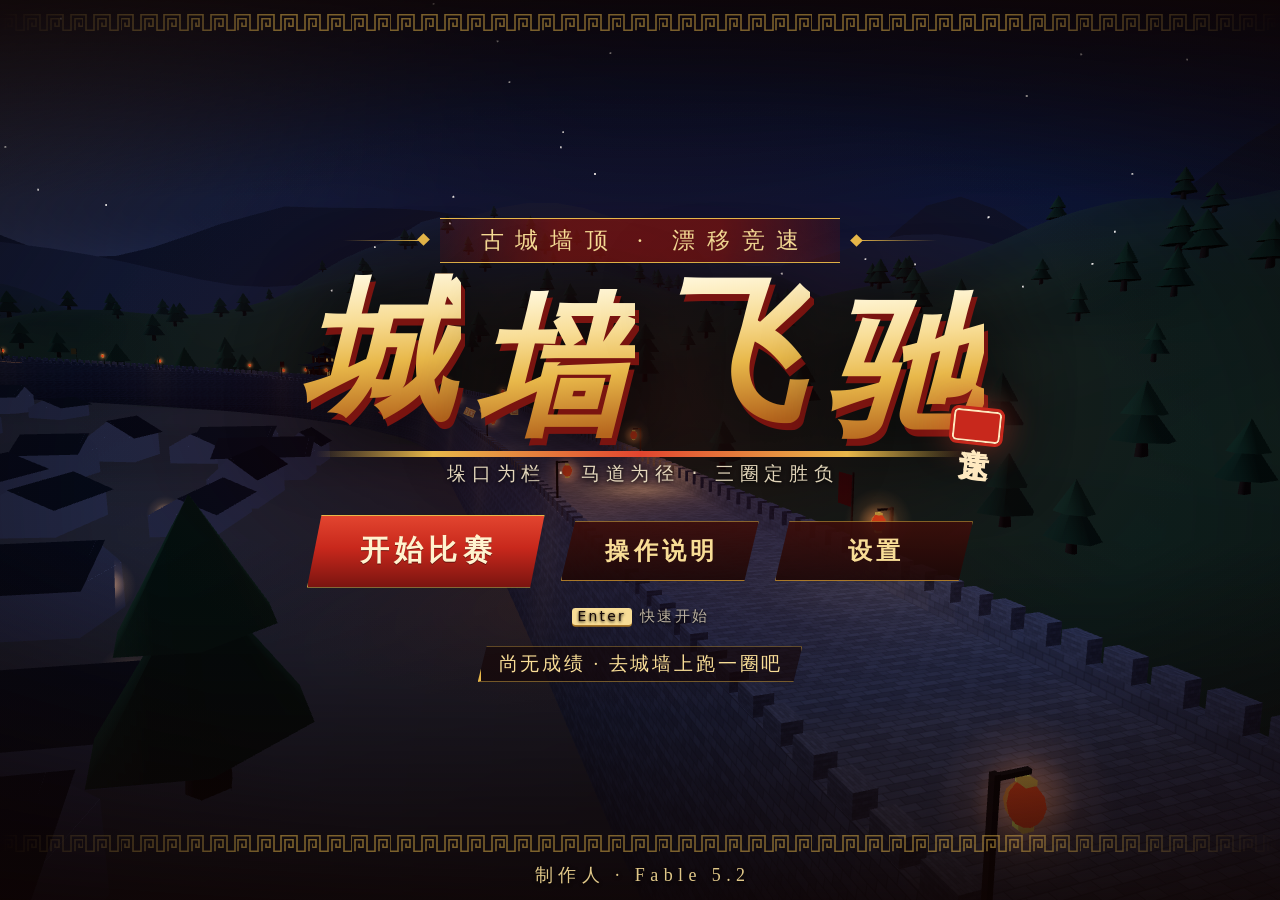
==== commit aecf2425: "城墙飞驰：手机端新增全屏按钮" ====
--- a/games/wall-rush.html
+++ b/games/wall-rush.html
@@ -283,6 +283,9 @@
 #fpsBox { position: fixed; left: 8px; top: 8px; z-index: 9999; padding: 2px 8px; border-radius: 4px; background: rgba(0,0,0,.6); color: #7CFC7C; font: 13px/1.5 monospace; pointer-events: none; }
 #fpsBox.hidden { display: none; }
 
+#btnFull { width: 2.6rem; height: 2.6rem; font-size: 1.1rem; color: var(--gold-hi); background: rgba(30, 8, 7, 0.8); border: 1px solid var(--gold-lo); border-radius: 50%; }
+body:not(.can-fs) .fs-btn { display: none !important; }
+
 </style>
 </head>
 <body>
@@ -308,6 +311,7 @@
       <button class="btn primary" id="btnStart">开始比赛</button>
       <button class="btn" id="btnHelp">操作说明</button>
       <button class="btn" id="btnSettings">设置</button>
+      <button class="btn fs-btn" id="btnFullTitle">全屏</button>
     </div>
     <div class="enter-hint"><kbd>Enter</kbd> 快速开始</div>
     <div class="record" id="titleRecord"></div>
@@ -368,6 +372,7 @@
     <div class="time-sub" id="timeSub">本圈 00:00.00</div>
   </div>
   <div class="hud-tr">
+    <button id="btnFull" class="fs-btn" aria-label="全屏">⛶</button>
     <button id="btnPause" aria-label="暂停">❚❚</button>
     <canvas id="minimap" width="200" height="200"></canvas>
   </div>
@@ -7830,6 +7835,22 @@
 window.addEventListener('keydown', (e) => { if (e.key === 'F3') { e.preventDefault(); FpsBox.toggle(); } });
 window.Engine = Engine;
 
+/** 手机端全屏按钮：仅在支持全屏 API 的触屏设备上显示（iPhone Safari 不支持，自动隐藏） */
+(function setupFullscreen() {
+  const d = document, el = d.documentElement;
+  const req = el.requestFullscreen || el.webkitRequestFullscreen;
+  if (!IS_MOBILE || !req) return;
+  d.body.classList.add('can-fs');
+  const isFs = () => !!(d.fullscreenElement || d.webkitFullscreenElement);
+  const sync = () => { const t = isFs() ? '退出全屏' : '全屏'; const a = d.getElementById('btnFullTitle'); if (a) a.textContent = t; };
+  const toggle = () => {
+    if (isFs()) { (d.exitFullscreen || d.webkitExitFullscreen).call(d); return; }
+    Promise.resolve(req.call(el)).then(() => { try { screen.orientation.lock('landscape').catch(() => {}); } catch (e) { /* 不支持锁定方向 */ } }).catch(() => {});
+  };
+  ['btnFull', 'btnFullTitle'].forEach((id) => { const b = d.getElementById(id); if (b) b.addEventListener('click', (e) => { e.stopPropagation(); toggle(); }); });
+  d.addEventListener('fullscreenchange', sync); d.addEventListener('webkitfullscreenchange', sync);
+})();
+
 (function makeIcon() {
   try {
     const c = document.createElement('canvas'); c.width = c.height = 180; const g = c.getContext('2d');
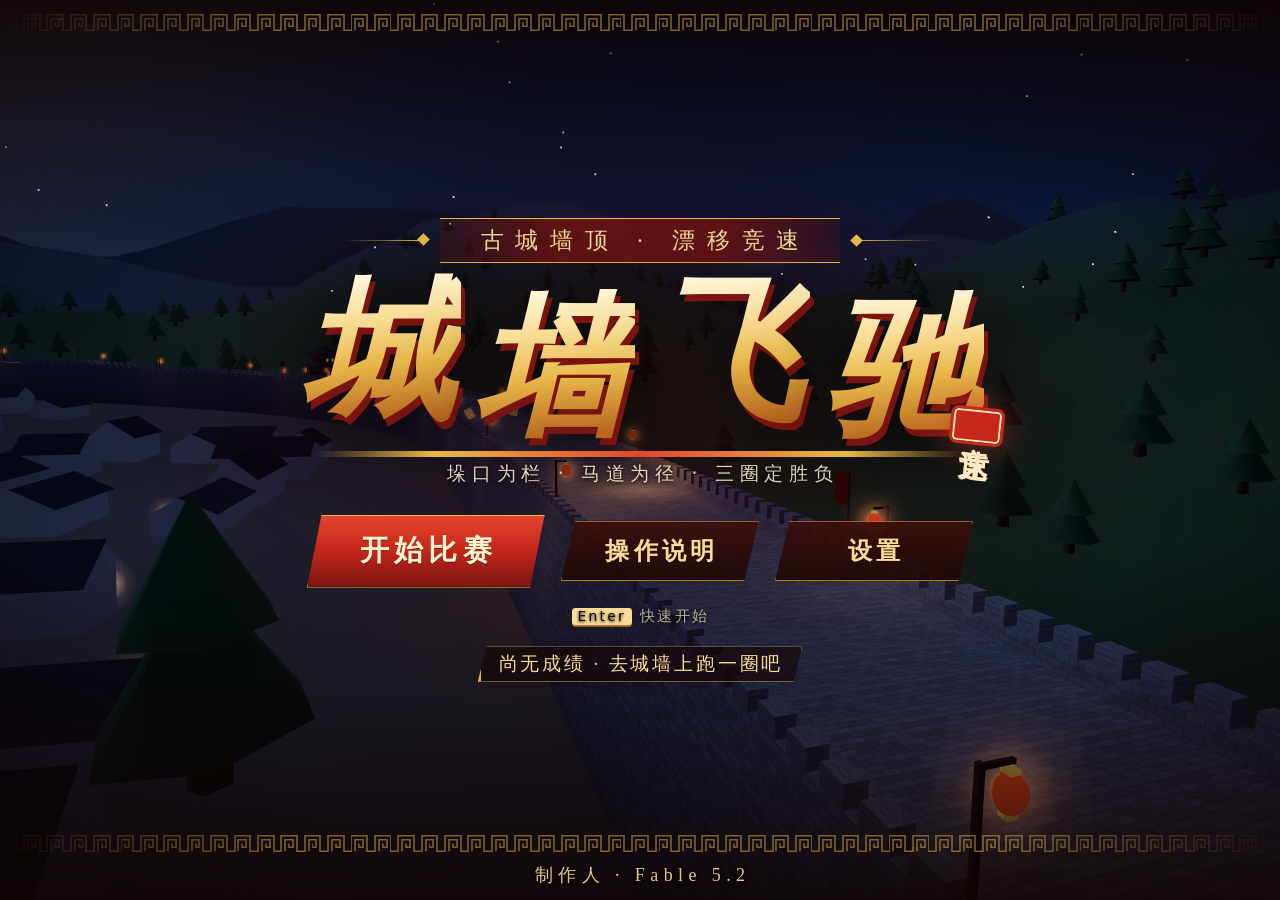
==== commit d132e515: "城墙飞驰：不支持全屏的浏览器也显示按钮，点击给出引导提示" ====
--- a/games/wall-rush.html
+++ b/games/wall-rush.html
@@ -7839,11 +7839,17 @@
 (function setupFullscreen() {
   const d = document, el = d.documentElement;
   const req = el.requestFullscreen || el.webkitRequestFullscreen;
-  if (!IS_MOBILE || !req) return;
+  if (!IS_MOBILE && !IS_TOUCH) return;
   d.body.classList.add('can-fs');
   const isFs = () => !!(d.fullscreenElement || d.webkitFullscreenElement);
   const sync = () => { const t = isFs() ? '退出全屏' : '全屏'; const a = d.getElementById('btnFullTitle'); if (a) a.textContent = t; };
   const toggle = () => {
+    if (!req) {
+      const ios = /iPhone|iPad|iPod|Macintosh/i.test(navigator.userAgent);
+      alert(ios ? '此浏览器不支持网页全屏。\n请在 Safari 中点「分享」→「添加到主屏幕」，从桌面图标打开即为全屏。'
+                : '当前浏览器不支持全屏（常见于微信、QQ 内置浏览器）。\n请点右上角「…」选择在浏览器中打开。');
+      return;
+    }
     if (isFs()) { (d.exitFullscreen || d.webkitExitFullscreen).call(d); return; }
     Promise.resolve(req.call(el)).then(() => { try { screen.orientation.lock('landscape').catch(() => {}); } catch (e) { /* 不支持锁定方向 */ } }).catch(() => {});
   };
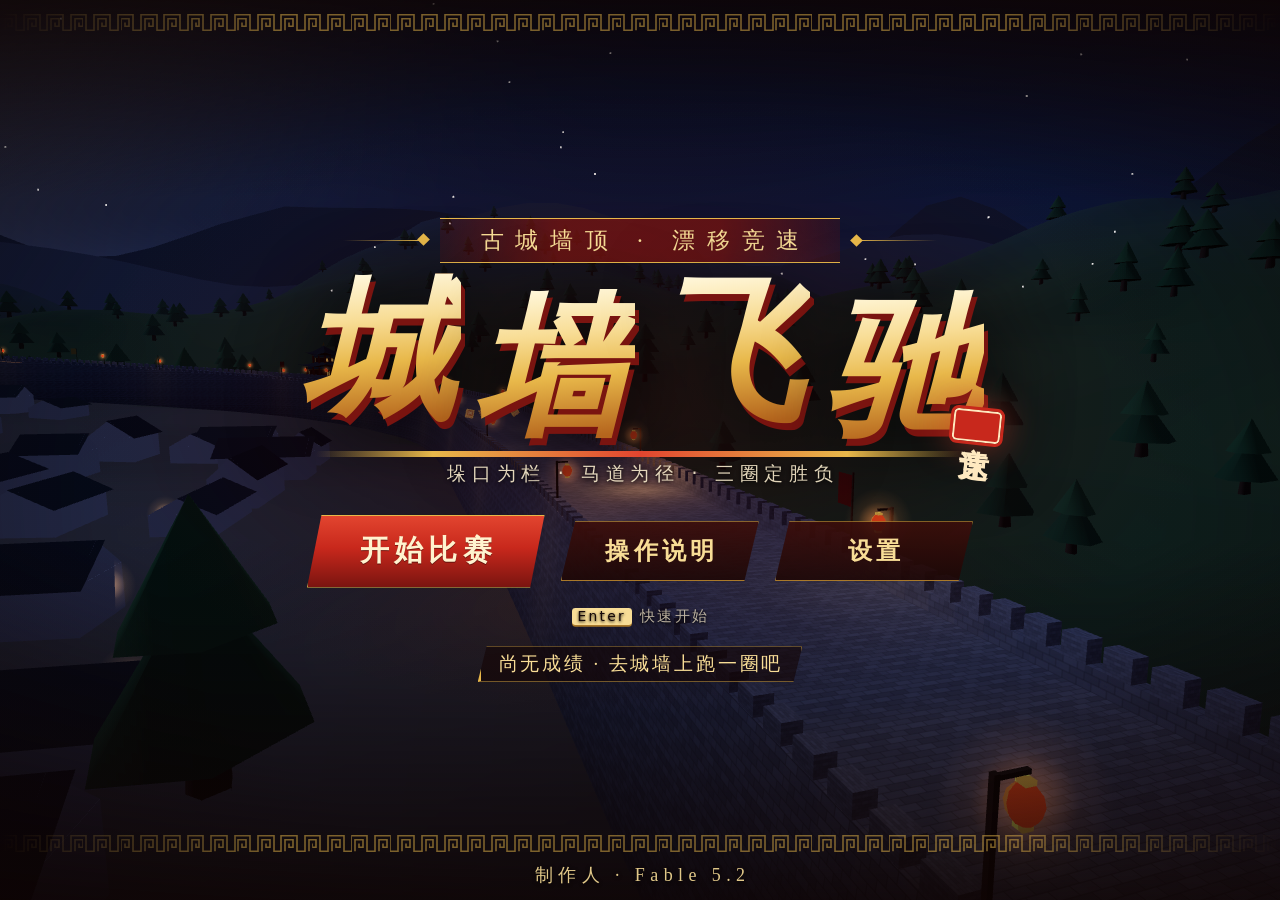
==== commit f84e1b07: "城墙飞驰：触屏转向改为轮盘，可在设置切换回按键" ====
--- a/games/wall-rush.html
+++ b/games/wall-rush.html
@@ -218,6 +218,19 @@
 .tbtn.on { filter: brightness(1.5); transform: scale(0.94); }
 .tbtn.steer { width: 6.6rem; height: 6.6rem; font-size: 2.4rem; bottom: calc(var(--sab) + 1.4rem); }
 #tLeft { left: calc(var(--sal) + 1.4rem); } #tRight { left: calc(var(--sal) + 9rem); }
+/* 转向轮盘：左半屏整片都是触发区，按下处即轮盘中心 */
+#tZone { position: absolute; left: 0; bottom: 0; width: 50%; height: 72%; pointer-events: auto; touch-action: none; }
+#tStick { position: absolute; left: calc(var(--sal) + 1.8rem); bottom: calc(var(--sab) + 1.2rem); width: 9.6rem; height: 9.6rem; border-radius: 50%; pointer-events: none; opacity: 0.6;
+  background: radial-gradient(circle, rgba(20, 6, 5, 0.25) 0%, rgba(90, 16, 12, 0.5) 100%); border: 0.14rem solid rgba(248, 221, 150, 0.7); box-shadow: 0 0.3rem 1rem rgba(0, 0, 0, 0.4); transition: opacity 0.15s; }
+#tStick.on { opacity: 1; transition: none; }
+#tStick i { position: absolute; top: 50%; transform: translateY(-50%); font-style: normal; font-size: 1.3rem; color: rgba(255, 243, 207, 0.75); }
+#tStick .al { left: 0.5rem; } #tStick .ar { right: 0.5rem; }
+#tKnob { position: absolute; left: 50%; top: 50%; width: 4.4rem; height: 4.4rem; margin: -2.2rem 0 0 -2.2rem; border-radius: 50%;
+  background: radial-gradient(circle at 35% 30%, rgba(226, 69, 47, 0.9), rgba(90, 16, 12, 0.85)); border: 0.14rem solid rgba(248, 221, 150, 0.9); box-shadow: 0 0.2rem 0.6rem rgba(0, 0, 0, 0.5); }
+#tStick.on #tKnob { filter: brightness(1.35); }
+body:not(.steer-btn) .tbtn.steer { display: none; }
+body.steer-btn #tZone { display: none; }
+.touch-only { display: none; } body.touch .touch-only { display: flex; }
 .tbtn.act { font-size: 1.35rem; letter-spacing: 0.05em; }
 .tbtn.nitro { width: 6.8rem; height: 6.8rem; right: calc(var(--sar) + 1.3rem); bottom: calc(var(--sab) + 1.3rem); background: radial-gradient(circle at 35% 30%, rgba(255, 190, 80, 0.85), rgba(170, 80, 10, 0.78)); }
 .tbtn.drift { width: 6.2rem; height: 6.2rem; right: calc(var(--sar) + 8.8rem); bottom: calc(var(--sab) + 1rem); background: radial-gradient(circle at 35% 30%, rgba(60, 170, 180, 0.8), rgba(14, 70, 80, 0.78)); }
@@ -274,6 +287,7 @@
   .res-top { flex-direction: column; } .res-rank { flex-basis: auto; flex-direction: row; gap: 1rem; padding: 0.3rem; }
   .hud-tc { top: calc(var(--sat) + 6.2rem); }
   body.touch .hud-bc { bottom: auto; top: calc(var(--sat) + 10.6rem); }
+  #tZone { height: 50%; } #tStick { width: 8.4rem; height: 8.4rem; left: calc(var(--sal) + 1.2rem); }
   .tbtn.steer { width: 5.6rem; height: 5.6rem; } #tRight { left: calc(var(--sal) + 7.6rem); }
   .tbtn.nitro { width: 5.6rem; height: 5.6rem; } .tbtn.drift { width: 5.2rem; height: 5.2rem; right: calc(var(--sar) + 7.4rem); }
   .tbtn.brake { bottom: calc(var(--sab) + 7.6rem); }
@@ -332,7 +346,7 @@
         <p><kbd>R</kbd> 复位　<kbd>Esc</kbd> 暂停</p>
       </div>
       <div><h3>触屏</h3>
-        <p>左侧 ◀ ▶ 转向，自动油门</p>
+        <p>左半屏任意处按下即出轮盘，左右拖动转向，自动油门</p>
         <p>右侧「漂移」「氮气」「刹车」，点道具槽使用道具</p>
         <h3>技巧</h3>
         <p>· 倒计时结束瞬间踩油门/点氮气 → <b>完美起步</b></p>
@@ -389,6 +403,7 @@
   </div>
   <button id="itemSlot" class="item-slot empty"><b id="itemGlyph"></b><span id="itemName">道具</span><kbd>E</kbd></button>
   <div id="touch" class="hidden">
+    <div id="tZone"><div id="tStick"><i class="al">◀</i><i class="ar">▶</i><b id="tKnob"></b></div></div>
     <button class="tbtn steer" id="tLeft">◀</button>
     <button class="tbtn steer" id="tRight">▶</button>
     <button class="tbtn act brake" id="tBrake">刹车</button>
@@ -422,6 +437,7 @@
     <div class="opt"><label>音效</label><input type="range" id="rngSfx" min="0" max="1" step="0.05"><output id="outSfx"></output></div>
     <div class="opt"><label>镜头距离</label><input type="range" id="rngCam" min="0.7" max="1.5" step="0.05"><output id="outCam"></output></div>
     <div class="opt"><label>操控灵敏度</label><input type="range" id="rngSens" min="0.5" max="1.6" step="0.05"><output id="outSens"></output></div>
+    <div class="opt touch-only"><label>触屏转向</label><div class="seg" id="segSteer"><button data-v="stick">轮盘</button><button data-v="btn">按键</button></div></div>
     <p class="hint" id="qualityHint"></p>
     <div class="row-btns"><button class="btn" id="btnResetRec">清除最佳成绩</button><button class="btn primary" data-close="settings">完成</button></div>
   </div>
@@ -4738,6 +4754,7 @@
       master: 0.8, music: 0.6, sfx: 0.85,
       camDist: 1.0,         // 0.7 ~ 1.5
       steerSens: 1.0,       // 0.5 ~ 1.6
+      touchSteer: 'stick',  // stick 轮盘（默认）| btn 左右按键
       timeOfDay: 'night',   // dusk | night（默认夜晚）
       difficulty: 1,        // 0 简单 1 普通 2 困难
       kart: 0,
@@ -7126,6 +7143,7 @@
 const Input = {
   keys: Object.create(null), t: { left: false, right: false, drift: false, brake: false },
   nitroQ: false, itemQ: false, resetQ: false, accelQ: false, mode: 'key',
+  stick: { id: null, cx: 0, cy: 0, x: 0 },
   init() {
     const drive = { KeyW: 1, KeyA: 1, KeyS: 1, KeyD: 1, ArrowUp: 1, ArrowDown: 1, ArrowLeft: 1, ArrowRight: 1, ShiftLeft: 1, ShiftRight: 1, Space: 1 };
     window.addEventListener('keydown', (e) => {
@@ -7142,7 +7160,7 @@
       if (c === 'Enter') UI.enterKey();
     });
     window.addEventListener('keyup', (e) => { this.keys[e.code] = false; });
-    window.addEventListener('blur', () => { this.keys = Object.create(null); for (const k in this.t) this.t[k] = false; });
+    window.addEventListener('blur', () => { this.keys = Object.create(null); for (const k in this.t) this.t[k] = false; this.stickEnd(); });
     // 触屏按键（Pointer 事件，多指并行）
     const bind = (id, down, up) => {
       const el = $(id);
@@ -7153,6 +7171,27 @@
     };
     bind('tLeft', () => { this.t.left = true; }, () => { this.t.left = false; });
     bind('tRight', () => { this.t.right = true; }, () => { this.t.right = false; });
+    // 转向轮盘：左半屏任意处按下，轮盘就出现在拇指下；只取左右分量
+    const zone = $('tZone'), st = this.stick;
+    const sDown = (e) => {
+      e.preventDefault(); if (st.id !== null) return;
+      this.mode = 'touch'; st.id = e.pointerId; st.cx = e.clientX; st.cy = e.clientY; st.x = 0;
+      try { zone.setPointerCapture(e.pointerId); } catch (_) { /* ignore */ }
+      $('tStick').classList.add('on'); this.stickDraw(e.clientX, e.clientY);
+    };
+    const sMove = (e) => {
+      if (e.pointerId !== st.id) return;
+      e.preventDefault();
+      const R = this.stickR(); let dx = e.clientX - st.cx, dy = e.clientY - st.cy; const d = Math.hypot(dx, dy);
+      if (d > R) { const k = (d - R) / d; st.cx += dx * k; st.cy += dy * k; dx = e.clientX - st.cx; dy = e.clientY - st.cy; }  // 拖出圈外：轮盘跟手，反打不用先拖回来
+      const a = Math.abs(dx) / R, DZ = 0.14;
+      st.x = a <= DZ ? 0 : sign(dx) * Math.min(1, (a - DZ) / (0.92 - DZ));
+      this.stickDraw(e.clientX, e.clientY);
+    };
+    const sUp = (e) => { if (e.pointerId === st.id) this.stickEnd(); };
+    zone.addEventListener('pointerdown', sDown); zone.addEventListener('pointermove', sMove);
+    zone.addEventListener('pointerup', sUp); zone.addEventListener('pointercancel', sUp); zone.addEventListener('lostpointercapture', sUp);
+    zone.addEventListener('contextmenu', (e) => e.preventDefault());
     bind('tDrift', () => { this.t.drift = true; }, () => { this.t.drift = false; });
     bind('tBrake', () => { this.t.brake = true; }, () => { this.t.brake = false; });
     bind('tNitro', () => { this.nitroQ = true; this.accelQ = true; }, null);
@@ -7162,12 +7201,24 @@
     document.addEventListener('contextmenu', (e) => { if (Game.state !== 'title') e.preventDefault(); });
     document.addEventListener('touchmove', (e) => { if (!e.target.closest || !e.target.closest('.panel, .sel-cards, .sel-side')) e.preventDefault(); }, { passive: false });
   },
+  /** 轮盘有效行程（像素）= 底盘半径 − 摇杆头半径 */
+  stickR() { return Math.max(24, ($('tStick').offsetWidth - $('tKnob').offsetWidth) / 2); },
+  stickDraw(px, py) {
+    const st = this.stick, base = $('tStick'), zr = $('tZone').getBoundingClientRect(), h = base.offsetWidth / 2;
+    base.style.left = (st.cx - zr.left - h) + 'px'; base.style.top = (st.cy - zr.top - h) + 'px'; base.style.bottom = 'auto';
+    $('tKnob').style.transform = `translate(${(px - st.cx).toFixed(1)}px, ${(py - st.cy).toFixed(1)}px)`;
+  },
+  stickEnd() {
+    const st = this.stick, base = $('tStick'); st.id = null; st.x = 0;
+    if (!base) return;
+    base.classList.remove('on'); base.style.left = base.style.top = base.style.bottom = ''; $('tKnob').style.transform = '';
+  },
   throttleHeld() { return !!(this.keys.KeyW || this.keys.ArrowUp); },
   /** 读取本帧输入；按下沿类输入读后即清 */
   read(o) {
     const K = this.keys, T = this.t;
     const l = K.KeyA || K.ArrowLeft || T.left, r = K.KeyD || K.ArrowRight || T.right;
-    o.steer = (r ? 1 : 0) - (l ? 1 : 0);
+    o.steer = clamp((r ? 1 : 0) - (l ? 1 : 0) + this.stick.x, -1, 1);
     o.brake = (K.KeyS || K.ArrowDown || T.brake) ? 1 : 0;
     o.throttle = this.mode === 'touch' ? (o.brake ? 0 : 1) : (this.throttleHeld() ? 1 : 0);
     o.drift = !!(K.ShiftLeft || K.ShiftRight || T.drift);
@@ -7214,6 +7265,9 @@
     click('btnQuit', () => { this.show('pause', false); Game.toTitle(); });
     // 设置
     this.seg('segQuality', () => S.quality, (v) => { S.quality = v; Engine.applyQualitySetting(v); this.qualityHint(); });
+    const steerMode = () => { document.body.classList.toggle('steer-btn', S.touchSteer === 'btn'); Input.stickEnd(); Input.t.left = Input.t.right = false; };
+    this.seg('segSteer', () => S.touchSteer, (v) => { S.touchSteer = v; steerMode(); });
+    steerMode();
     const rng = (id, out, key, fmt, apply) => {
       const r = $(id), o = $(out); r.value = S[key]; o.textContent = fmt(S[key]);
       r.addEventListener('input', () => { S[key] = +r.value; o.textContent = fmt(S[key]); if (apply) apply(); });
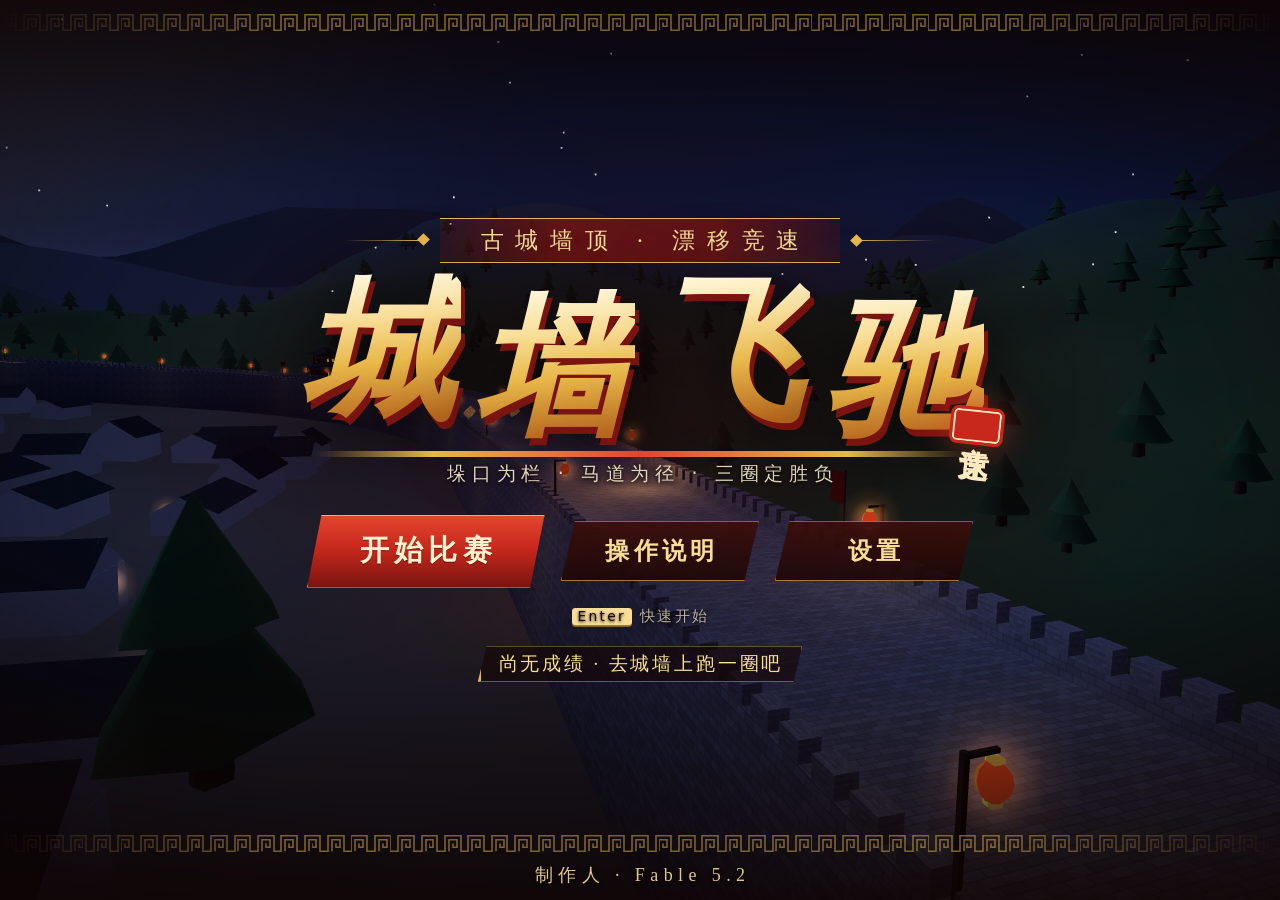
==== commit 2f300de7: "城墙飞驰：新增第二条赛道「沙漠遗迹」，赛前可选，成绩按赛道分开记录" ====
--- a/games/wall-rush.html
+++ b/games/wall-rush.html
@@ -27,10 +27,15 @@
 button { font: inherit; color: inherit; cursor: pointer; border: 0; background: none; padding: 0; touch-action: manipulation; }
 .hidden { display: none !important; }
 #stage, #stage canvas { position: fixed; inset: 0; width: 100%; height: 100%; display: block; }
-#vignette, #speedfx, #haze, #flash, #fade { position: fixed; inset: 0; pointer-events: none; }
+#vignette, #speedfx, #haze, #storm, #flash, #fade { position: fixed; inset: 0; pointer-events: none; }
 #vignette { background: radial-gradient(ellipse at 50% 55%, transparent 55%, rgba(10, 2, 2, 0.5) 100%); }
 #speedfx { opacity: 0; background: repeating-conic-gradient(from 0deg at 50% 56%, rgba(255, 236, 190, 0) 0deg, rgba(255, 236, 190, 0.5) 0.5deg, rgba(255, 236, 190, 0) 1.1deg, rgba(255, 236, 190, 0) 5deg);
   -webkit-mask-image: radial-gradient(ellipse at 50% 56%, transparent 34%, #000 78%); mask-image: radial-gradient(ellipse at 50% 56%, transparent 34%, #000 78%); }
+/* 沙暴遮罩：四周压暗的沙色 + 斜向飞沙条纹（纯 CSS，低画质也用它） */
+#storm { opacity: 0; --sc: 196, 138, 82; background: repeating-linear-gradient(104deg, rgba(var(--sc), 0) 0 1.6rem, rgba(var(--sc), 0.2) 1.6rem 1.75rem, rgba(var(--sc), 0) 1.75rem 4.2rem) 0 0 / 46rem 100%,
+  radial-gradient(ellipse at 50% 58%, rgba(var(--sc), 0.08) 20%, rgba(var(--sc), 0.62) 100%); }
+#storm.on { animation: stormFly 0.55s linear infinite; }
+@keyframes stormFly { to { background-position: 46rem 0, 0 0; } }
 #haze { opacity: 0; background: radial-gradient(ellipse at center, rgba(120, 100, 140, 0.55), rgba(60, 45, 80, 0.88)); transition: opacity 0.3s; }
 #flash { opacity: 0; background: #fff3d0; }
 #fade { background: #0b0403; opacity: 0; transition: opacity 0.35s; z-index: 90; }
@@ -128,6 +133,7 @@
 @media (prefers-reduced-motion: reduce) { .t-embers { display: none; } .logo span, .btn.primary::after { animation: none; } }
 .credit { position: absolute; left: 0; right: 0; bottom: calc(var(--sab) + 0.7rem); text-align: center; font-family: var(--kai); font-size: 1rem; letter-spacing: 0.3em; text-indent: 0.3em; color: var(--gold-hi); text-shadow: 0 1px 4px #000; opacity: 0.9; pointer-events: none; }
 .help-grid { display: grid; grid-template-columns: 1fr 1fr; gap: 1.2rem; font-size: 1rem; line-height: 1.7; }
+.help-wide { grid-column: 1 / -1; border-top: 1px solid rgba(232, 184, 74, 0.35); padding-top: 0.3rem; }
 .help-grid p { margin: 0.15rem 0; } .help-grid b { color: var(--gold-hi); } .help-grid h3 { margin-top: 0.4rem; }
 
 /* ---------- 选车 ---------- */
@@ -136,6 +142,14 @@
 .sel-head { grid-column: 1 / -1; display: flex; align-items: center; justify-content: space-between; }
 .sel-head h2 { margin: 0; font-family: var(--kai); font-size: 2.2rem; letter-spacing: 0.3em; color: var(--gold-hi); text-shadow: 0 0.15rem 0.5rem #000; }
 .sel-head span { width: 6rem; }
+/* 赛道选择：名称 + 一句话简介 */
+.track-pick { display: flex; gap: 0.8rem; justify-content: center; flex: 1; min-width: 0; margin: 0 0.8rem; }
+.tcard { flex: 0 1 19rem; min-width: 0; text-align: left; padding: 0.4rem 1.1rem 0.45rem 1rem; border: 1px solid rgba(232, 184, 74, 0.4); border-left: 0.35rem solid var(--gold-lo);
+  background: linear-gradient(100deg, rgba(40, 10, 8, 0.9), rgba(40, 10, 8, 0.55)); clip-path: polygon(0 0, 100% 0, calc(100% - 0.8rem) 100%, 0 100%); transition: background 0.15s, transform 0.15s; }
+.tcard b { display: block; font-family: var(--kai); font-size: 1.5rem; letter-spacing: 0.18em; color: var(--paper); }
+.tcard span { display: block; width: auto; font-size: 0.8rem; line-height: 1.35; color: rgba(243, 230, 200, 0.75); }
+.tcard.on { background: linear-gradient(100deg, var(--red), rgba(122, 20, 16, 0.75)); border-color: var(--gold); border-left-color: var(--gold-hi); transform: translateY(0.15rem); }
+.tcard.on b { color: var(--gold-hi); } .tcard.on span { color: var(--paper); }
 .sel-cards { grid-column: 1; min-height: 0; display: flex; flex-direction: column; gap: 0.7rem; justify-content: safe center; overflow-y: auto; touch-action: pan-y; }
 .kcard { text-align: left; padding: 0.7rem 1rem 0.7rem 1.2rem; border: 1px solid rgba(232, 184, 74, 0.4); background: linear-gradient(100deg, rgba(40, 10, 8, 0.9), rgba(40, 10, 8, 0.55));
   clip-path: polygon(0 0, 100% 0, calc(100% - 1rem) 100%, 0 100%); border-left: 0.35rem solid var(--kc, var(--gold)); transition: transform 0.15s, background 0.15s; }
@@ -191,6 +205,16 @@
 @keyframes msgIn { 0% { opacity: 0; transform: translateX(-50%) scale(1.7) skewX(-8deg); } 12% { opacity: 1; transform: translateX(-50%) scale(1) skewX(-8deg); } 75% { opacity: 1; } 100% { opacity: 0; transform: translateX(-50%) translateY(-0.8rem) skewX(-8deg); } }
 #split { position: absolute; top: 15%; left: 50%; transform: translateX(-50%); font-size: 1.25rem; font-style: italic; padding: 0.15rem 1.2rem; background: rgba(20, 8, 7, 0.75); border-bottom: 2px solid var(--gold); opacity: 0; transition: opacity 0.3s; white-space: nowrap; font-family: var(--sans); }
 #split.show { opacity: 1; } #split b { font-family: var(--num); } #split .fast { color: #7dffa0; } #split .slow { color: #ff8a7a; }
+.lap-row { display: flex; gap: 0.3rem; } .lap.gates { border-left-color: var(--gold); padding-right: 1rem; }
+#oobWarn, #stormWarn { position: absolute; left: 50%; transform: translateX(-50%); font-family: var(--kai); font-weight: 900; white-space: nowrap; color: #fff; border: 0.15rem solid var(--gold-hi); }
+#oobWarn { top: 36%; font-size: 1.9rem; padding: 0.2rem 1.6rem; background: var(--red); animation: blink 0.5s steps(2) infinite; }
+#stormWarn { top: 30%; font-size: 2.3rem; letter-spacing: 0.2em; padding: 0.25rem 2.2rem; background: rgba(120, 78, 36, 0.92); animation: blink 0.7s steps(2) infinite; }
+/* 漏门提示：贴着屏幕边缘、指向那座拱门的箭头 */
+#gateArrow { position: absolute; left: 50%; top: 50%; width: 0; height: 0; }
+#gateArrow i { position: absolute; left: -1.6rem; top: -1.6rem; width: 3.2rem; height: 3.2rem; display: grid; place-items: center; font-style: normal; font-size: 2.3rem; line-height: 1; color: var(--gold-hi);
+  text-shadow: 0 0 0.6rem #ff7a2a, 0.1rem 0.1rem 0 var(--red-deep); transform: rotate(var(--rot, 0deg)); animation: arrowPulse 0.7s ease-in-out infinite; }
+#gateArrow span { position: absolute; left: 50%; top: 1.9rem; transform: translateX(-50%); white-space: nowrap; font-family: var(--sans); font-size: 0.85rem; padding: 0.1rem 0.7rem; color: #fff3cf; background: rgba(122, 20, 16, 0.88); border: 1px solid var(--gold-lo); border-radius: 1rem; }
+@keyframes arrowPulse { 50% { filter: brightness(1.6); scale: 1.18; } }
 #wrongway { position: absolute; top: 36%; left: 50%; transform: translateX(-50%); font-family: var(--kai); font-size: 2.6rem; font-weight: 900; color: #fff; padding: 0.2rem 2rem; background: var(--red); border: 0.15rem solid var(--gold-hi); animation: blink 0.6s steps(2) infinite; }
 @keyframes blink { 50% { opacity: 0.25; } }
 .hud-bc { position: absolute; left: 50%; bottom: calc(var(--sab) + 0.8rem); transform: translateX(-50%); display: flex; flex-direction: column; align-items: center; gap: 0.25rem; }
@@ -270,7 +294,7 @@
 
 /* ---------- 自适应 ---------- */
 @media (max-height: 520px) {
-  .sel-desc { display: none; } .panel.slim { padding: 0.7rem 1rem; } .btn.big { font-size: 1.4rem; padding: 0.5rem 1rem; } .sel-head h2 { font-size: 1.6rem; }
+  .sel-desc { display: none; } .panel.slim { padding: 0.7rem 1rem; } .btn.big { font-size: 1.4rem; padding: 0.5rem 1rem; } .tcard { padding: 0.25rem 1rem 0.3rem 0.8rem; } .tcard b { font-size: 1.25rem; } .tcard span { font-size: 0.72rem; }
   .kcard { padding: 0.4rem 1rem 0.4rem 1.2rem; } .kcard b { font-size: 1.35rem; }
   .standings { display: none; }
   #minimap { width: 7.6rem; height: 7.6rem; }
@@ -284,6 +308,7 @@
   .kcard { flex: 1 0 8.5rem; } .kcard.on { transform: translateY(-0.3rem); }
   .sel-side { grid-column: 1; grid-row: 4; max-height: 52vh; } .sel-desc { min-height: 0; }
   .help-grid { grid-template-columns: 1fr; }
+  .sel-head { flex-wrap: wrap; gap: 0.5rem; } .sel-head span { display: none; } .track-pick { order: 3; flex: 1 0 100%; margin: 0; }
   .res-top { flex-direction: column; } .res-rank { flex-basis: auto; flex-direction: row; gap: 1rem; padding: 0.3rem; }
   .hud-tc { top: calc(var(--sat) + 6.2rem); }
   body.touch .hud-bc { bottom: auto; top: calc(var(--sat) + 10.6rem); }
@@ -307,6 +332,7 @@
 <div id="vignette"></div>
 <div id="speedfx"></div>
 <div id="haze"></div>
+<div id="storm"></div>
 <div id="flash"></div>
 <div id="fpsBox" class="hidden"></div>
 
@@ -318,9 +344,9 @@
   <div class="t-embers" id="embers"></div>
   <div class="t-bar top"></div><div class="t-bar bot"></div>
   <div class="title-wrap">
-    <div class="title-deco"><i></i><span>古城墙顶 · 漂移竞速</span><i></i></div>
+    <div class="title-deco"><i></i><span id="titleDeco">古城墙顶 · 漂移竞速</span><i></i></div>
     <h1 class="logo"><span>城</span><span>墙</span><span>飞</span><span>驰</span><i class="stamp">竞速</i></h1>
-    <div class="title-sub">垛口为栏 · 马道为径 · 三圈定胜负</div>
+    <div class="title-sub" id="titleSub">垛口为栏 · 马道为径 · 三圈定胜负</div>
     <div class="menu">
       <button class="btn primary" id="btnStart">开始比赛</button>
       <button class="btn" id="btnHelp">操作说明</button>
@@ -354,6 +380,13 @@
         <p>· 一次喷射将尽时立刻再喷 → <b>连喷</b>更快更久</p>
         <p>· 当心<b>垛口缺口</b>（红色路沿）：冲出会坠落并损失时间</p>
       </div>
+      <div class="help-wide"><h3>沙漠遗迹</h3>
+        <p>· 没有护栏：石板古道之外是沙地，可以横穿抄近路，不会坠落</p>
+        <p>· 石板、石台全速；<b>硬沙</b>约 85%；颜色更深的<b>软沙</b>只有 55%；绿洲浅水 70%</p>
+        <p>· <b>喷射期间无视沙地减速</b>——把氮气留给近路；冲上沙丘顶的石板可以飞跃</p>
+        <p>· 七座<b>石拱门</b>须按顺序通过，下一座门顶有光柱；漏了不罚时，跟着屏幕边缘的箭头回头补过</p>
+        <p>· 断柱廊的石柱、神殿的墙是实心的；离路线太远会自动复位；第 2 圈会刮一次<b>沙暴</b></p>
+      </div>
     </div>
     <div class="row-btns"><button class="btn primary" data-close="help">知道了</button></div>
   </div>
@@ -361,7 +394,7 @@
 
 <!-- 选车 -->
 <section id="select" class="screen hidden">
-  <header class="sel-head"><button class="btn small" id="btnSelBack">‹ 返回</button><h2>选择座驾</h2><span></span></header>
+  <header class="sel-head"><button class="btn small" id="btnSelBack">‹ 返回</button><div class="track-pick" id="trackPick"></div><span></span></header>
   <div class="sel-cards" id="kartCards"></div>
   <aside class="sel-side">
     <div class="panel slim">
@@ -379,7 +412,7 @@
 <section id="hud" class="hidden">
   <div class="hud-tl">
     <div class="rank"><b id="rankNum">1</b><span>/6</span><em>名次</em></div>
-    <div class="lap">圈数 <b id="lapNum">1</b>/3</div>
+    <div class="lap-row"><div class="lap">圈数 <b id="lapNum">1</b>/3</div><div class="lap gates hidden" id="gateBox">拱门 <b id="gateNum">0</b>/<span id="gateTot">7</span></div></div>
   </div>
   <div class="hud-tc">
     <div class="time" id="timeMain">00:00.00</div>
@@ -394,6 +427,9 @@
   <div id="msg"></div>
   <div id="split"></div>
   <div id="wrongway" class="hidden">逆 行</div>
+  <div id="oobWarn" class="hidden">偏离赛道 · 即将复位</div>
+  <div id="stormWarn" class="hidden">沙 暴 来 袭</div>
+  <div id="gateArrow" class="hidden"><i>➤</i><span>漏过拱门</span></div>
   <div class="hud-bc">
     <div class="speed"><b id="speedNum">0</b><span>km/h</span></div>
     <div class="nitro" id="nitro">
@@ -4758,10 +4794,13 @@
       timeOfDay: 'night',   // dusk | night（默认夜晚）
       difficulty: 1,        // 0 简单 1 普通 2 困难
       kart: 0,
+      track: 'wall',        // wall 古城墙 | desert 沙漠遗迹
       v2: true,
     },
-    records: { bestTotal: null, bestLap: null, bestRank: null, races: 0 },
-  },
+    records: {},            // 按赛道分开：{ wall: {bestTotal,bestLap,bestRank,races}, desert: {...} }
+  },
+  /** 某条赛道的成绩记录（没有则新建空记录） */
+  rec(id) { return this.data.records[id] || (this.data.records[id] = { bestTotal: null, bestLap: null, bestRank: null, races: 0 }); },
   load() {
     try {
       const raw = localStorage.getItem(SAVE_KEY);
@@ -4770,7 +4809,11 @@
       if (d && d.settings) Object.assign(this.data.settings, d.settings);
       // 默认时辰改为夜晚：旧存档只迁移一次，之后尊重玩家自己的选择
       if (d && d.settings && !d.settings.v2) this.data.settings.timeOfDay = 'night';
-      if (d && d.records) Object.assign(this.data.records, d.records);
+      if (d && d.records) {
+        // 旧存档只有一份成绩（当时只有古城墙）：整份归到古城墙名下
+        if ('bestTotal' in d.records || 'races' in d.records) Object.assign(this.rec('wall'), d.records);
+        else for (const id in d.records) if (d.records[id] && typeof d.records[id] === 'object') Object.assign(this.rec(id), d.records[id]);
+      }
     } catch (e) { /* 隐私模式等情况下静默降级 */ }
   },
   store() {
@@ -5032,15 +5075,17 @@
       uniforms: {
         cZen: { value: COL(0) }, cMid: { value: COL(0) }, cHor: { value: COL(0) }, cSun: { value: COL(0) },
         sunDir: { value: V3(0, 1, 0) }, disc: { value: 0.999 }, sunAmt: { value: 1 },
+        cStorm: { value: COL(0) }, storm: { value: 0 },
       },
       vertexShader: `varying vec3 vDir; void main(){ vDir = position; gl_Position = projectionMatrix * modelViewMatrix * vec4(position,1.0); }`,
-      fragmentShader: `varying vec3 vDir; uniform vec3 cZen,cMid,cHor,cSun,sunDir; uniform float disc,sunAmt;
+      fragmentShader: `varying vec3 vDir; uniform vec3 cZen,cMid,cHor,cSun,sunDir,cStorm; uniform float disc,sunAmt,storm;
         void main(){ vec3 d = normalize(vDir); float h = max(d.y, 0.0);
           vec3 c = mix(cHor, cMid, smoothstep(0.0, 0.16, h)); c = mix(c, cZen, smoothstep(0.1, 0.62, h));
           float sd = max(dot(d, sunDir), 0.0);
           c += cSun * sunAmt * (pow(sd, 10.0) * 0.28 + pow(sd, 90.0) * 0.5);
           c = mix(c, cSun * 1.3, smoothstep(disc, disc + 0.00025, sd));
           c = mix(c, cHor * 0.55, smoothstep(0.0, -0.12, d.y));
+          c = mix(c, cStorm, storm);
           gl_FragColor = vec4(c, 1.0);
           #include <colorspace_fragment>
         }`,
@@ -5117,7 +5162,8 @@
 
   /** 切换黄昏 / 夜晚 */
   applyTime(tod) {
-    const P = TIME_PRESETS[tod] || TIME_PRESETS.dusk; this.tod = tod; this.preset = P;
+    const set = (typeof World !== 'undefined' && World.def && World.def.time) || TIME_PRESETS;   // 各赛道可自带时辰预设
+    const P = set[tod] || set.dusk; this.tod = tod; this.preset = P;
     const u = this.skyMat.uniforms;
     u.cZen.value.set(P.zen); u.cMid.value.set(P.mid); u.cHor.value.set(P.hor); u.cSun.value.set(P.sun);
     u.sunDir.value.set(P.sunDir[0], P.sunDir[1], P.sunDir[2]).normalize(); u.disc.value = P.disc; u.sunAmt.value = P.sunAmt;
@@ -5127,7 +5173,24 @@
     this.starMat.opacity = P.stars;
     this.lamp.intensity = P.headlamp * 48;
     this.mats.emis.color.setScalar(P.lantern);
+    this.stormK = -1;                              // 让下一次 setStorm 重新套用
     if (typeof World !== 'undefined' && World.ready) World.applyTime(P);
+  },
+
+  /** 沙暴强度 k（0~1）：雾收紧到约 40 米，天空与星星被沙尘盖住；k=0 时恢复时辰预设。dim 为室内压暗系数 */
+  stormK: 0, dimK: 0,
+  setStorm(k, dim) {
+    if (k === this.stormK && dim === this.dimK) return;
+    this.stormK = k; this.dimK = dim;
+    const P = this.preset, f = this.scene.fog, u = this.skyMat.uniforms, far0 = Math.min(P.fogFar, this.q.far * 0.95);
+    const cS = this._cS || (this._cS = COL(0)); cS.set(P.storm || P.fog);
+    f.color.set(P.fog).lerp(cS, k); f.near = lerp(P.fogNear, 4, k); f.far = lerp(far0, 44, k);
+    u.cStorm.value.copy(cS); u.storm.value = k * 0.96;
+    this.starMat.opacity = P.stars * (1 - k);
+    this.sun.intensity = P.dirInt * (1 - 0.45 * k) * (1 - 0.82 * dim);
+    this.hemi.intensity = P.hemiInt * (1 - 0.15 * k) * (1 - 0.5 * dim);
+    this.lamp.intensity = Math.max(P.headlamp, dim * 0.9) * 48;
+    if (typeof World !== 'undefined' && World.ready && World.desert) Desert.setStorm(World, k);
   },
 
   /** 每帧：让天空/阴影相机跟随焦点 */
@@ -5160,12 +5223,16 @@
 };
 
 /* ============================================================================
- * 二 · 赛道生成（数学核心）：城墙马道中心线、起伏、缺口、飞跃断口
+ * 二 · 赛道生成（数学核心）：闭环中心线、起伏、投影查询；各赛道的特征由「赛道定义」提供
  * ========================================================================== */
-const HALF_W = 7;          // 马道半宽（米）
-const WALL_H = 11.5;       // 城墙相对地面的高度
-
-/** 控制点 [x, 高度, z]。第 0 点为起点线，沿闭环一圈。 */
+/** 赛道定义表：id → { name, blurb, cp, halfW, open, setup(T, at), time, scenery, music, map } */
+const TRACKS = {};
+const TRACK_ORDER = ['wall', 'desert'];
+
+const HALF_W = 7;          // 古城墙：马道半宽（米）
+const WALL_H = 11.5;       // 古城墙：城墙相对地面的高度
+
+/** 古城墙控制点 [x, 高度, z]。第 0 点为起点线，沿闭环一圈。 */
 const TRACK_CP = [
   [-20, 12, 236],    // 0  起点牌楼（南墙直道）
   [95, 12, 236],     // 1
@@ -5191,8 +5258,8 @@
   [-135, 12, 238],   // 21
 ];
 
-function buildTrackCore() {
-  const CP = TRACK_CP, n = CP.length, SUB = 28;
+function buildTrackCore(def) {
+  const CP = def.cp, n = CP.length, SUB = 28;
   const d2 = (a, b) => Math.hypot(a[0] - b[0], a[2] - b[2]);
   function cr(p0, p1, p2, p3, t, out) {
     const t1 = Math.sqrt(d2(p0, p1)), t2 = t1 + Math.sqrt(d2(p1, p2)), t3 = t2 + Math.sqrt(d2(p2, p3));
@@ -5258,6 +5325,7 @@
 
   const T = {
     N, L, ds, px, py, pz, tx, tz, rx, rz, theta, turn, turnSm, lineD, cpS, insideSign, W,
+    def, id: def.id, halfW: def.halfW, open: !!def.open,
     hole: new Uint8Array(N),      // 该段无路面（飞跃断口）
     railR: new Uint8Array(N).fill(1), railL: new Uint8Array(N).fill(1),  // 该段两侧是否有垛墙
     tunnel: new Uint8Array(N),    // 城楼门洞段
@@ -5266,11 +5334,69 @@
     wrapS: (s) => ((s % L) + L) % L,
   };
 
-  /* ---------- 特征布置 ---------- */
-  const F = T.features;
-  const at = (cp, off) => T.wrapS(cpS[cp] + (off || 0));
-  const outer = -insideSign;            // 城外一侧
-  F.outer = outer;
+  /* ---------- 查询 ---------- */
+  /** 把世界坐标投影到赛道：结果写入 out {i,t,s,d}；hint<0 时做全局搜索 */
+  T.project = function (x, z, hint, out) {
+    let best = 1e18, bi = 0, bt = 0;
+    const lo = hint < 0 ? 0 : hint - 9, hi = hint < 0 ? N - 1 : hint + 9;
+    for (let q = lo; q <= hi; q++) {
+      const i = W(q), k = W(q + 1);
+      const ax = px[i], az = pz[i], bx = px[k] - ax, bz = pz[k] - az;
+      let t = ((x - ax) * bx + (z - az) * bz) / (bx * bx + bz * bz);
+      t = t < 0 ? 0 : t > 1 ? 1 : t;
+      const cx = ax + bx * t - x, cz = az + bz * t - z, dd = cx * cx + cz * cz;
+      if (dd < best) { best = dd; bi = i; bt = t; }
+    }
+    const k = W(bi + 1);
+    const cx = lerp(px[bi], px[k], bt), cz = lerp(pz[bi], pz[k], bt);
+    let nx = lerp(rx[bi], rx[k], bt), nz = lerp(rz[bi], rz[k], bt);
+    const nl = Math.hypot(nx, nz) || 1; nx /= nl; nz /= nl;
+    out.i = bi; out.t = bt; out.s = (bi + bt) * ds; out.d = (x - cx) * nx + (z - cz) * nz;
+    out.nx = nx; out.nz = nz;
+    return out;
+  };
+  /** 路面名义高度（不考虑断口） */
+  T.heightAt = function (i, t) {
+    const k = W(i + 1);
+    if (T.hole[i]) return py[i];            // 断口内：维持起跳沿高度作为名义值
+    return lerp(py[i], py[k], t);
+  };
+  T.heightS = function (s) { s = T.wrapS(s); const f = s / ds, i = Math.floor(f) % N; return T.heightAt(i, f - Math.floor(f)); };
+  /** 实际可承载地面高度：断口或墙外返回 -Infinity */
+  T.groundAt = function (i, t, d) {
+    if (T.hole[i]) return -Infinity;
+    if (d > T.halfW + 0.25 || d < -T.halfW - 0.25) return -Infinity;
+    return lerp(py[i], py[W(i + 1)], t);
+  };
+  T.hasRail = function (i, side) { return (side > 0 ? T.railR : T.railL)[i] === 1 && !T.hole[i]; };
+  /** (s, d) → 世界坐标 */
+  T.posAt = function (s, d, out) {
+    s = T.wrapS(s); const f = s / ds, i = Math.floor(f) % N, t = f - Math.floor(f), k = W(i + 1);
+    out.x = lerp(px[i], px[k], t) + lerp(rx[i], rx[k], t) * d;
+    out.z = lerp(pz[i], pz[k], t) + lerp(rz[i], rz[k], t) * d;
+    out.y = T.heightAt(i, t);
+    return out;
+  };
+  T.thetaAt = function (s) {
+    s = T.wrapS(s); const f = s / ds, i = Math.floor(f) % N, t = f - Math.floor(f);
+    return theta[i] + wrapPi(theta[W(i + 1)] - theta[i]) * t;
+  };
+  /** 复位点：默认原地；各赛道可覆盖（避开断口等） */
+  T.respawnS = function (s) { return T.wrapS(s); };
+  /** 局部坐标系 → 世界：返回 {x,y,z,theta} */
+  T.frame = function (i) { return { x: px[i], y: py[i], z: pz[i], theta: theta[i], rx: rx[i], rz: rz[i], tx: tx[i], tz: tz[i] }; };
+
+  /* ---------- 赛道特征（由赛道定义布置，可覆盖上面的查询） ---------- */
+  T.features.outer = -insideSign;       // 闭环外侧（+1 右 / -1 左）
+  def.setup(T, (cp, off) => T.wrapS(cpS[cp] + (off || 0)));
+  return T;
+}
+
+/* ---------------------------------------------------------------------------
+ * 古城墙：垛口缺口、马道飞跃、城楼门洞、角楼敌台
+ * ------------------------------------------------------------------------- */
+function setupWallTrack(T, at) {
+  const { N, ds, py, W } = T, F = T.features, outer = F.outer;   // outer：城外一侧
   // 马道飞跃：坡道 + 断口
   const jumpS = at(13, 8);
   F.jump = { rampStart: jumpS - 28, lip: jumpS, holeEnd: jumpS + 13, kick: 4.6, padStart: jumpS - 60 };
@@ -5328,54 +5454,6 @@
     if (!(side > 0 ? T.railR : T.railL)[i]) continue;
     F.lanterns.push({ i, side });
   }
-
-  /* ---------- 查询 ---------- */
-  /** 把世界坐标投影到赛道：结果写入 out {i,t,s,d}；hint<0 时做全局搜索 */
-  T.project = function (x, z, hint, out) {
-    let best = 1e18, bi = 0, bt = 0;
-    const lo = hint < 0 ? 0 : hint - 9, hi = hint < 0 ? N - 1 : hint + 9;
-    for (let q = lo; q <= hi; q++) {
-      const i = W(q), k = W(q + 1);
-      const ax = px[i], az = pz[i], bx = px[k] - ax, bz = pz[k] - az;
-      let t = ((x - ax) * bx + (z - az) * bz) / (bx * bx + bz * bz);
-      t = t < 0 ? 0 : t > 1 ? 1 : t;
-      const cx = ax + bx * t - x, cz = az + bz * t - z, dd = cx * cx + cz * cz;
-      if (dd < best) { best = dd; bi = i; bt = t; }
-    }
-    const k = W(bi + 1);
-    const cx = lerp(px[bi], px[k], bt), cz = lerp(pz[bi], pz[k], bt);
-    let nx = lerp(rx[bi], rx[k], bt), nz = lerp(rz[bi], rz[k], bt);
-    const nl = Math.hypot(nx, nz) || 1; nx /= nl; nz /= nl;
-    out.i = bi; out.t = bt; out.s = (bi + bt) * ds; out.d = (x - cx) * nx + (z - cz) * nz;
-    out.nx = nx; out.nz = nz;
-    return out;
-  };
-  /** 路面名义高度（不考虑断口） */
-  T.heightAt = function (i, t) {
-    const k = W(i + 1);
-    if (T.hole[i]) return py[i];            // 断口内：维持起跳沿高度作为名义值
-    return lerp(py[i], py[k], t);
-  };
-  T.heightS = function (s) { s = T.wrapS(s); const f = s / ds, i = Math.floor(f) % N; return T.heightAt(i, f - Math.floor(f)); };
-  /** 实际可承载地面高度：断口或墙外返回 -Infinity */
-  T.groundAt = function (i, t, d) {
-    if (T.hole[i]) return -Infinity;
-    if (d > HALF_W + 0.25 || d < -HALF_W - 0.25) return -Infinity;
-    return lerp(py[i], py[W(i + 1)], t);
-  };
-  T.hasRail = function (i, side) { return (side > 0 ? T.railR : T.railL)[i] === 1 && !T.hole[i]; };
-  /** (s, d) → 世界坐标 */
-  T.posAt = function (s, d, out) {
-    s = T.wrapS(s); const f = s / ds, i = Math.floor(f) % N, t = f - Math.floor(f), k = W(i + 1);
-    out.x = lerp(px[i], px[k], t) + lerp(rx[i], rx[k], t) * d;
-    out.z = lerp(pz[i], pz[k], t) + lerp(rz[i], rz[k], t) * d;
-    out.y = T.heightAt(i, t);
-    return out;
-  };
-  T.thetaAt = function (s) {
-    s = T.wrapS(s); const f = s / ds, i = Math.floor(f) % N, t = f - Math.floor(f);
-    return theta[i] + wrapPi(theta[W(i + 1)] - theta[i]) * t;
-  };
   /** 坠落后的重生点（避开飞跃断口） */
   T.respawnS = function (s) {
     s = T.wrapS(s);
@@ -5383,10 +5461,14 @@
     if (s > J.rampStart - 6 && s < J.holeEnd + 6) return J.holeEnd + 16;
     return s;
   };
-  /** 局部坐标系 → 世界：返回 {x,y,z,theta} */
-  T.frame = function (i) { return { x: px[i], y: py[i], z: pz[i], theta: theta[i], rx: rx[i], rz: rz[i], tx: tx[i], tz: tz[i] }; };
-  return T;
-}
+}
+TRACKS.wall = {
+  id: 'wall', name: '古城墙', blurb: '垛口为栏的城头马道：缺口会坠落，断口要飞跃。',
+  cp: TRACK_CP, halfW: HALF_W, open: false, setup: setupWallTrack,
+  scenery: 'wall', music: 'wall', time: null,       // time 为空 → 用引擎默认的 TIME_PRESETS
+  map: { span: 600, cx: -6, cz: -6, fit: 0.78, road: '#b3261e', line: '#f6d98a' },
+  title: ['古城墙顶 · 漂移竞速', '垛口为栏 · 马道为径 · 三圈定胜负'], loading: '正在砌筑城墙…', noRecord: '尚无成绩 · 去城墙上跑一圈吧',
+};
 
 /* ============================================================================
  * 二 · 赛道生成（场景）：城墙网格、垛口、城楼/角楼/敌台、牌楼、城内屋顶、远山
@@ -5476,23 +5558,44 @@
 }
 
 const World = {
-  ready: false, T: null, root: null, trackGroup: null, chunks: [],
+  ready: false, id: null, def: null, desert: false, T: null, root: null, trackGroup: null, chunks: [],
   terr: null, housesMesh: null, treesMesh: null, cityLights: null, glowPoints: null, mountains: [],
-  padTex: null, bakeLevel: -1, density: 1,
-
-  build() {
-    const T = this.T = buildTrackCore();
+  padTex: null, bakeLevel: -1, density: 1, skyLan: null,
+
+  /** 按赛道 id 构建场景；已有场景会先卸载 */
+  build(id) {
+    if (this.ready) this.unload();
+    const def = this.def = TRACKS[id] || TRACKS.wall;
+    this.id = def.id; this.desert = def.scenery === 'desert';
+    this.T = buildTrackCore(def);
     this.root = new THREE.Group(); Engine.scene.add(this.root);
     this.trackGroup = new THREE.Group(); this.root.add(this.trackGroup);
-    this._buildTerrain();
-    this._buildProps();
-    this._buildCity();
-    this._buildMountains();
-    this._buildSkyLanterns();
-    this._buildDecals();
+    if (this.desert) Desert.build(this);
+    else {
+      this._buildTerrain();
+      this._buildProps();
+      this._buildCity();
+      this._buildMountains();
+      this._buildSkyLanterns();
+      this._buildDecals();
+    }
     this.ready = true;
     this.applyDensity(Engine.q.density);
-    this.applyTime(Engine.preset);
+    Engine.applyTime(Engine.tod);          // 时辰预设随赛道而变，这里统一刷新（会回调 applyTime）
+  },
+  /** 卸载当前赛道场景并释放显存（共享的材质/贴图保留） */
+  unload() {
+    const keepM = new Set(Object.values(Engine.mats)), keepT = new Set(Object.values(Engine.tex));
+    this.root.traverse((o) => {
+      if (o.geometry) o.geometry.dispose();
+      const ms = o.material ? (Array.isArray(o.material) ? o.material : [o.material]) : [];
+      for (const m of ms) { if (keepM.has(m)) continue; if (m.map && !keepT.has(m.map)) m.map.dispose(); m.dispose(); }
+    });
+    Engine.scene.remove(this.root);
+    if (this.desert) Desert.unload(this);
+    this.root = this.trackGroup = null; this.chunks = []; this.mountains = []; this.bakeLevel = -1; this.padTex = null;
+    this.skyLan = null; this.housesMesh = this.treesMesh = this.cityLights = this.glowPoints = null;
+    this.ready = false;
   },
 
   /* ---------- 城墙主体（按昼夜烘焙灯笼光晕） ---------- */
@@ -5922,7 +6025,8 @@
     const dm = (tex, opts) => new THREE.MeshBasicMaterial(Object.assign({ map: tex, transparent: true, depthWrite: false, polygonOffset: true, polygonOffsetFactor: -4, polygonOffsetUnits: -4 }, opts));
     // 起点线：朱金方格
     const chk = canvasTex(128, 32, (g) => { for (let y = 0; y < 2; y++) for (let x = 0; x < 8; x++) { g.fillStyle = (x + y) % 2 ? '#f3d27a' : '#8a1a12'; g.fillRect(x * 16, y * 16, 16, 16); } });
-    const sl = new THREE.Mesh(strip(-1.2, 2.4, -HALF_W, HALF_W, 0.05, 1), dm(chk)); sl.renderOrder = 2; this.root.add(sl);
+    const hw0 = T.rw ? T.rw[0] : HALF_W;
+    const sl = new THREE.Mesh(strip(-1.2, 2.4, -hw0, hw0, 0.05, 1), dm(chk)); sl.renderOrder = 2; this.root.add(sl);
     // 检查点线
     const ck = canvasTex(64, 16, (g) => { g.fillStyle = 'rgba(246,211,122,0.85)'; g.fillRect(0, 4, 64, 8); });
     for (const c of F.checkpoints) { const m = new THREE.Mesh(strip(c.s - 0.6, 1.2, -HALF_W, HALF_W, 0.05, 1), dm(ck)); m.renderOrder = 2; this.root.add(m); }
@@ -5933,15 +6037,17 @@
       for (const y of [8, 40]) { g.beginPath(); g.moveTo(6, y + 20); g.lineTo(32, y); g.lineTo(58, y + 20); g.stroke(); }
     });
     const pm = dm(this.padTex, { blending: THREE.AdditiveBlending, opacity: 0.95 });
-    for (const p of F.pads) { const m = new THREE.Mesh(strip(p.s, p.len, p.d - 2.4, p.d + 2.4, 0.06, p.len / 4), pm); m.renderOrder = 3; this.root.add(m); }
+    for (const p of F.pads) { const w = p.hw || 2.4, m = new THREE.Mesh(strip(p.s, p.len, p.d - w, p.d + w, 0.06, p.len / 4), pm); m.renderOrder = 3; this.root.add(m); }
   },
 
   applyDensity(d) {
     this.density = d;
+    if (this.desert) { Desert.applyDensity(this, d); return; }
     if (this.housesMesh) this.housesMesh.count = Math.max(1, Math.floor(this.houseCount * d));
     if (this.treesMesh) this.treesMesh.count = Math.max(1, Math.floor(this.treeCount * d));
   },
   applyTime(P) {
+    if (this.desert) { Desert.applyTime(this, P); return; }
     this.rebuildTrack(P.bake);
     this.glowMat.opacity = P.glow; this.cityMat.opacity = P.cityLights * 0.85;
     this.skyLanMat.opacity = 0.5 + 0.5 * P.stars;
@@ -5949,6 +6055,7 @@
   },
   update(time) {
     if (this.padTex) this.padTex.offset.y = (time * 1.6) % 1;
+    if (this.desert) Desert.update(this, time);
     if (this.skyLan) {
       const a = this.skyLan.geometry.attributes.position, p = a.array;
       for (let i = 0; i < this.skyLanSeed.length; i++) {
@@ -5957,6 +6064,885 @@
       }
       a.needsUpdate = true;
     }
+  },
+};
+
+/* ============================================================================
+ * 二（续）· 沙漠遗迹：半开放赛道。闭环中心线仍驱动进度/名次/AI/小地图/复位，
+ * 另有地形高度场、地表栅格（石板/硬沙/软沙/浅水/石台）、障碍物、检查门与沙地近路。
+ * 坐标：x 向东，z 向南；起点在南侧绿洲，逆时针（先向东）。
+ * ========================================================================== */
+const SURF_HARD = 0, SURF_SOFT = 1, SURF_WATER = 2, SURF_STONE = 3, SURF_ROAD = 4;
+/** 地表：速度上限系数 / 抓地系数。喷射期间无视 speed。 */
+const SURFACES = [
+  { name: '硬沙', speed: 0.85, grip: 0.72 },
+  { name: '软沙', speed: 0.55, grip: 0.46 },
+  { name: '浅水', speed: 0.7, grip: 0.6 },
+  { name: '石台', speed: 1, grip: 1 },
+  { name: '石板古道', speed: 1, grip: 1 },
+];
+
+const DESERT_CP = [
+  [-60, 2, 240],        // 0  起点拱门（绿洲直道）
+  [60, 2, 240],         // 1
+  [150, 2.4, 236],      // 2  绿洲尽头
+  [228, 4, 200],        // 3  左转入沙丘群
+  [326, 6.5, 154],      // 4  古道向东绕丘
+  [348, 8, 68],         // 5
+  [302, 9, 8],          // 6
+  [256, 9.5, -28],      // 7  丘后落点石台
+  [246, 10, -90],       // 8
+  [290, 10.5, -150],    // 9  东北外弯
+  [268, 11, -212],      // 10
+  [212, 11, -242.5],    // 11
+  [150, 11, -242.5],    // 12 断柱廊入口
+  [20, 11, -242.5],     // 13 断柱廊出口
+  [-50, 10.5, -242.5],  // 14 沉没神殿入口
+  [-110, 3, -242.5],    // 15 殿内
+  [-180, 3, -242.5],    // 16 斜梁起点
+  [-240, 9, -242.5],    // 17 屋顶破洞
+  [-266, 8.8, -242.5],  // 18
+  [-318, 8.5, -226],    // 19 落地后左转
+  [-364, 8, -186],      // 20
+  [-398, 7.5, -122],    // 21 西侧外弯
+  [-345, 7, -45],       // 22
+  [-285, 6.5, 30],      // 23
+  [-324, 6, 84],        // 24 巨像回廊入弯
+  [-350, 5, 146],       // 25
+  [-324, 4, 208],       // 26
+  [-262, 3, 234],       // 27 出弯
+  [-160, 2.2, 239.5],   // 28 终点直道
+];
+
+function setupDesertTrack(T, at) {
+  const { N, ds, L, px, py, pz, tx, tz, rx, rz, W } = T, F = T.features, cpS = T.cpS;
+  const fwd = (s, s0) => (((s - s0) % L) + L) % L;
+  /** s 是否落在 [s0, s1]（沿前进方向）内：返回 0~1，两端各有 taper 米的过渡 */
+  const zoneK = (s, s0, s1, taper) => {
+    const len = fwd(s1, s0), u = fwd(s, T.wrapS(s0 - taper));
+    if (u > len + 2 * taper) return 0;
+    return smooth(0, 1, Math.min(1, u / taper, (len + 2 * taper - u) / taper));
+  };
+  const P0 = { x: 0, y: 0, z: 0 };
+  const posXZ = (s, d) => { const p = T.posAt(s, d || 0, P0); return [p.x, p.z]; };
+  /** 北侧长直道（柱廊→神殿）上，世界 x 对应的 s */
+  const sX = (x) => T.wrapS(cpS[12] + (150 - x));
+  const TEMPLE_Z = -242.5, HALL = 12.5;
+
+  /* ---------- 1) 路宽：绿洲宽直道 / 柱廊广场 / 神殿大厅 ---------- */
+  const rw = T.rw = new Float32Array(N).fill(T.halfW);
+  const widen = (s0, s1, w, taper) => { for (let i = 0; i < N; i++) { const k = zoneK(i * ds, s0, s1, taper); if (k > 0) rw[i] = Math.max(rw[i], lerp(T.halfW, w, k)); } };
+  widen(at(28, 30), at(2, -30), 10, 24);
+  widen(sX(126), sX(18), 17, 16);
+  widen(sX(-34), sX(-244), HALL, 10);
+
+  /* ---------- 2) 高程：神殿下沉剖面（入口坡道 → 殿内平地 → 碎石坡出殿） ---------- */
+  const templeY = (x) => {
+    if (x > -46) return 10.5;
+    if (x > -106) return lerp(10.5, 3, smooth(-46, -106, x));
+    if (x > -176) return 3;
+    return lerp(3, 9, smooth(-176, -238, x));
+  };
+  for (let i = 0; i < N; i++) { const k = zoneK(i * ds, sX(-30), sX(-250), 26); if (k > 0) py[i] = lerp(py[i], templeY(px[i]), k); }
+
+  /* ---------- 3) 检查门（石拱门，必须按顺序通过）与终点门 ---------- */
+  const gate = (s, hw, name) => { const i = T.idx(s); return { s, i, hw, name, x: px[i], y: py[i], z: pz[i], tx: tx[i], tz: tz[i], rx: rx[i], rz: rz[i] }; };
+  F.gates = [
+    gate(at(2, 0), 11.5, '绿洲门'), gate(at(8, -16), 11, '落丘门'), gate(sX(142), 11, '柱廊门'), gate(sX(-26), 13, '神殿门'),
+    gate(at(19, 0), 11, '出殿门'), gate(at(23, 6), 11, '巨像门'), gate(at(27, 0), 11, '回廊门'),
+  ];
+  F.finish = gate(0, 12, '终点');
+  F.checkpoints = [];                    // 分段计时改由检查门给出
+  F.jump = null; F.gaps = []; F.corners = []; F.bastions = []; F.lanterns = [];
+
+  /* ---------- 4) 沙地近路（AI 也按这些折线走；小地图不显示） ---------- */
+  const branch = (id, s0, s1, way, opts) => {
+    // 两端各借中心线上的两个点，保证与古道相切；Catmull-Rom 加密后按 2 米重采样
+    const pts = [posXZ(s0 - 16), posXZ(s0)].concat(way, [posXZ(s1), posXZ(s1 + 16)]), dense = [];
+    for (let i = 1; i < pts.length - 2; i++) {
+      const p0 = pts[i - 1], p1 = pts[i], p2 = pts[i + 1], p3 = pts[i + 2];
+      for (let j = 0; j < 24; j++) {
+        const t = j / 24, t2 = t * t, t3 = t2 * t;
+        dense.push([0.5 * (2 * p1[0] + (p2[0] - p0[0]) * t + (2 * p0[0] - 5 * p1[0] + 4 * p2[0] - p3[0]) * t2 + (3 * p1[0] - p0[0] - 3 * p2[0] + p3[0]) * t3),
+          0.5 * (2 * p1[1] + (p2[1] - p0[1]) * t + (2 * p0[1] - 5 * p1[1] + 4 * p2[1] - p3[1]) * t2 + (3 * p1[1] - p0[1] - 3 * p2[1] + p3[1]) * t3)]);
+      }
+    }
+    dense.push(pts[pts.length - 2]);
+    const cum = [0]; for (let i = 1; i < dense.length; i++) cum.push(cum[i - 1] + Math.hypot(dense[i][0] - dense[i - 1][0], dense[i][1] - dense[i - 1][1]));
+    const len = cum[cum.length - 1], n = Math.max(2, Math.round(len / 2)), bx = new Float32Array(n + 1), bz = new Float32Array(n + 1);
+    for (let i = 0, j = 0; i <= n; i++) {
+      const u = (len * i) / n; while (j < dense.length - 2 && cum[j + 1] < u) j++;
+      const t = (u - cum[j]) / Math.max(1e-6, cum[j + 1] - cum[j]);
+      bx[i] = lerp(dense[j][0], dense[j + 1][0], t); bz[i] = lerp(dense[j][1], dense[j + 1][1], t);
+    }
+    return Object.assign({ id, s0: T.wrapS(s0), s1: T.wrapS(s1), len, n, step: len / n, bx, bz, road: fwd(s1, s0) }, opts);
+  };
+  F.branches = [
+    branch('dune', at(3, -28), at(7, 34), [[233, 168], [247, 112], [252, 62], [253, 22], [254, -14]], { name: '沙丘飞跃', jump: true }),
+    branch('ne', at(8, 6), at(11, 26), [[240, -134], [227, -188], [210, -224]], { name: '东北沙地' }),
+    branch('west', at(19, 12), at(23, -14), [[-334, -150], [-322, -60]], { name: '西侧沙地' }),
+  ];
+  /** 点到近路折线的最近距离 */
+  const distBranch = (x, z) => {
+    let m = 1e12;
+    for (const b of F.branches) for (let i = 0; i <= b.n; i += 2) { const dx = b.bx[i] - x, dz = b.bz[i] - z, d = dx * dx + dz * dz; if (d < m) m = d; }
+    return Math.sqrt(m);
+  };
+
+  /* ---------- 5) 石台（近路上的接力石台、丘后落点）：平整地形 + 100% 速度 ---------- */
+  // { x, z, ux, uz（长轴方向）, hl 半长, hw 半宽 }
+  const slabAt = (b, frac, hl, hw) => {
+    const i = clamp(Math.round(b.n * frac), 1, b.n - 1), dx = b.bx[i + 1] - b.bx[i - 1], dz = b.bz[i + 1] - b.bz[i - 1], l = Math.hypot(dx, dz) || 1;
+    return { x: b.bx[i], z: b.bz[i], ux: dx / l, uz: dz / l, hl, hw };
+  };
+  F.slabs = [
+    { x: 254, z: -18, ux: 0, uz: -1, hl: 23, hw: 13 },                       // 沙丘飞跃的落点
+    slabAt(F.branches[1], 0.3, 13, 7), slabAt(F.branches[1], 0.72, 11, 6),
+    slabAt(F.branches[2], 0.3, 14, 7), slabAt(F.branches[2], 0.66, 12, 6.5),
+  ];
+  const slabDist = (sl, x, z) => {      // 到石台矩形的距离（内部为 0）
+    const dx = x - sl.x, dz = z - sl.z, a = Math.abs(dx * sl.ux + dz * sl.uz) - sl.hl, b = Math.abs(-dx * sl.uz + dz * sl.ux) - sl.hw;
+    return Math.hypot(Math.max(a, 0), Math.max(b, 0));
+  };
+
+  /* ---------- 6) 水池（绿洲浅水：可过但减速）与指定的软沙区 ---------- */
+  F.pools = [{ x: -30, z: 268, rx: 44, rz: 13 }, { x: 84, z: 211, rx: 40, rz: 13 }, { x: 176, z: 266, rx: 26, rz: 11 }, { x: -150, z: 213, rx: 26, rz: 10 }];
+  const softE = [
+    { x: 226, z: -6, rx: 13, rz: 30 }, { x: 283, z: -34, rx: 12, rz: 26 },   // 落点两侧
+    { x: 72, z: -278, rx: 76, rz: 12 }, { x: 72, z: -207, rx: 76, rz: 12 },  // 柱廊两侧
+    { x: -262, z: 150, rx: 60, rz: 60 },                                     // 巨像周围
+  ];
+  // 近路上横着的软沙带：喷着氮气才能不减速冲过去 { 近路序号, 位置比例, 半长 }
+  const softBands = [[1, 0.5, 12], [2, 0.49, 10]];
+  const ell = (e, x, z) => { const a = (x - e.x) / e.rx, b = (z - e.z) / e.rz; return a * a + b * b; };
+
+  /* ---------- 7) 障碍物：石柱（圆）、神殿墙（矩形）、巨像、门柱 ---------- */
+  const obs = T.obs = [], boxes = T.boxes = [];
+  // 断柱廊：四排石柱分出宽、窄、中三条线（d>0 为北侧）
+  const COL_R = 1.5, rows = [-15, -3, 5, 14.5];
+  F.columns = [];
+  for (let r = 0; r < rows.length; r++) for (let k = 0; k < 8; k++) {
+    const x = 118 - k * 13 - (r % 3 === 0 ? 6.5 : 0), z = TEMPLE_Z - rows[r];
+    F.columns.push({ x, z, r: COL_R, row: r, h: 0 }); obs.push({ x, z, r: COL_R });
+  }
+  // 三条线的可行驶范围（留出车身半宽）：宽线 / 窄线 / 中线
+  F.lanes = { s0: sX(128), s1: sX(18), list: [[-12.3, -5.7], [-0.2, 2.2], [7.8, 11.8]], center: [-9, 1, 9.75] };   // 给柱子留出约 0.3 米余量
+  // 沉没神殿：两侧厚墙（大厅内宽 2×HALL）
+  F.temple = { z: TEMPLE_Z, hall: HALL, x0: -36, x1: -238, roof0: -40, roof1: -168, wall: 5, y: templeY };
+  boxes.push({ x0: F.temple.x1, x1: F.temple.x0, z0: TEMPLE_Z - HALL - 5, z1: TEMPLE_Z - HALL });
+  boxes.push({ x0: F.temple.x1, x1: F.temple.x0, z0: TEMPLE_Z + HALL, z1: TEMPLE_Z + HALL + 5 });
+  // 倒卧巨像：躺在回廊弯心。parts: [沿身体方向 a, 横向 b, 半径]
+  F.colossus = { x: -262, z: 150, rot: 0.5, parts: [[-36, 0, 5], [-27, 0.5, 5.5], [-18, 0, 6], [-8, 0, 7.5], [2, 0, 8], [12, 0, 7.5], [30, 4, 6.5], [8, -13, 4], [-2, 13.5, 4]] };
+  { const c = Math.cos(F.colossus.rot), s = Math.sin(F.colossus.rot);
+    for (const p of F.colossus.parts) obs.push({ x: F.colossus.x + p[0] * c - p[1] * s, z: F.colossus.z + p[0] * s + p[1] * c, r: p[2] }); }
+  // 门柱
+  for (const g of F.gates.concat([F.finish])) for (const sd of [-1, 1]) { const o = g.hw + 1.6; obs.push({ x: g.x + g.rx * sd * o, z: g.z + g.rz * sd * o, r: 1.5 }); }
+
+  /* ---------- 8) 跳台：沙丘顶的石板、神殿里塌落的斜梁（斜面，侧面是实体） ---------- */
+  // { x, z 起点中心, ux, uz 方向, len, hw, y0, y1 }：y0/y1 在高度场建好后补上
+  const DUNE = { x: 253, z: 22, h: 6.2 };                 // 丘顶位置与高度
+  T.ramps = [
+    { x: 253, z: 22 + 14, ux: 0, uz: -1, len: 13, hw: 4.6, rise: 1.5 },
+    { x: -180, z: TEMPLE_Z, ux: -1, uz: 0, len: 48, hw: 4.5, rise: 3.7 },
+  ];
+
+  /* ---------- 9) 地形高度场（5 米网格；渲染与物理共用同一套三角面） ---------- */
+  const G = T.grid = { x0: -480, z0: -340, cell: 5, nx: 180, nz: 134 };
+  const GW = G.nx + 1, GH = G.nz + 1;
+  const H = G.H = new Float32Array(GW * GH), DM = G.DM = new Float32Array(GW * GH), DB = G.DB = new Float32Array(GW * GH);
+  const n1 = makeNoise2(41), n2 = makeNoise2(53), n3 = makeNoise2(67);
+  /** 远离古道处的沙丘起伏 */
+  const dunes = T.dunes = (x, z) => {
+    const r1 = 1 - Math.abs(2 * n1(x / 150 + 3.1, z / 105 + 7.7) - 1), r2 = 1 - Math.abs(2 * n2(x / 62 + 11, z / 48 + 5) - 1);
+    return r1 * r1 * 13 + r2 * r2 * 3.2 + (n3(x / 23, z / 23) - 0.5) * 0.8 - 3.4;
+  };
+  const duneJump = (x, z) => {
+    const u = DUNE.z - z, v = x - DUNE.x;
+    const a = u < 0 ? Math.pow(smooth(-88, 0, u), 1.25) : 1 - smooth(0, 17, u);
+    return DUNE.h * a * Math.exp(-(v * v) / (44 * 44));
+  };
+  for (let gz = 0; gz < GH; gz++) for (let gx = 0; gx < GW; gx++) {
+    const x = G.x0 + gx * G.cell, z = G.z0 + gz * G.cell, k = gz * GW + gx;
+    let dm = 1e12, im = 0, sw = 0, sh = 0;
+    for (let i = 0; i < N; i += 2) {
+      const dx = px[i] - x, dz = pz[i] - z, d = dx * dx + dz * dz;
+      if (d < dm) { dm = d; im = i; }
+      const w = 1 / ((d + 900) * (d + 900)); sw += w; sh += w * py[i];
+    }
+    dm = Math.sqrt(dm);
+    const db = distBranch(x, z), w = rw[im], off = dm - w;
+    DM[k] = dm; DB[k] = db;
+    // 古道附近贴着路面（略低，沙面在石板之下），向外过渡到平滑的基准面，再叠加沙丘
+    let h = lerp(py[im], sh / sw, smooth(6, 46, off)) - 0.22;
+    h += dunes(x, z) * smooth(10, 90, off) * smooth(9, 48, db);
+    h += duneJump(x, z) * smooth(3, 24, off);
+    // 神殿半埋：墙外是高处的地面
+    const tk = smooth(-250, -226, x) * smooth(-26, -44, x) * smooth(64, 34, Math.abs(z - TEMPLE_Z));
+    if (tk > 0 && Math.abs(z - TEMPLE_Z) > HALL + 0.1) h = lerp(h, lerp(10.4, 9.2, smooth(-40, -240, x)) + (n3(x / 19, z / 19) - 0.5) * 0.5, tk * smooth(HALL, HALL + 5, Math.abs(z - TEMPLE_Z)));
+    for (const p of F.pools) { const e = ell(p, x, z); if (e < 1.6) h -= 0.75 * smooth(1.25, 0.5, e); }
+    if (off < 1) h = py[im] - 0.5;                        // 路面正下方再压低，避免与石板穿插
+    H[k] = h;
+  }
+  // 石台：把周围地形压平到石台中心的高度
+  for (const sl of F.slabs) {
+    const gx = clamp(Math.round((sl.x - G.x0) / G.cell), 0, G.nx), gz = clamp(Math.round((sl.z - G.z0) / G.cell), 0, G.nz);
+    let y = H[gz * GW + gx];
+    if (sl === F.slabs[0]) y = py[T.idx(at(7, 10))] - 0.22;
+    sl.y = y;
+    const R = Math.hypot(sl.hl, sl.hw) + 14;
+    for (let j = Math.max(0, Math.floor((sl.z - R - G.z0) / G.cell)); j <= Math.min(G.nz, Math.ceil((sl.z + R - G.z0) / G.cell)); j++)
+      for (let i = Math.max(0, Math.floor((sl.x - R - G.x0) / G.cell)); i <= Math.min(G.nx, Math.ceil((sl.x + R - G.x0) / G.cell)); i++) {
+        const k = j * GW + i, d = slabDist(sl, G.x0 + i * G.cell, G.z0 + j * G.cell);
+        H[k] = lerp(H[k], y, smooth(13, 6.5, d) * smooth(9, 16, DM[k]));   // 古道边上的地形仍然跟着路面
+      }
+  }
+  /** 高度场取样（与渲染网格同一种三角剖分） */
+  const gridY = T.gridY = (x, z) => {
+    let fx = (x - G.x0) / G.cell, fz = (z - G.z0) / G.cell;
+    fx = fx < 0 ? 0 : fx > G.nx - 0.001 ? G.nx - 0.001 : fx; fz = fz < 0 ? 0 : fz > G.nz - 0.001 ? G.nz - 0.001 : fz;
+    const ix = Math.floor(fx), iz = Math.floor(fz), u = fx - ix, v = fz - iz, k = iz * GW + ix;
+    const a = H[k], b = H[k + 1], d = H[k + GW], e = H[k + GW + 1];
+    return u + v <= 1 ? a + u * (b - a) + v * (d - a) : e + (1 - u) * (d - e) + (1 - v) * (b - e);
+  };
+  const gridLerp = (A, x, z) => {
+    let fx = (x - G.x0) / G.cell, fz = (z - G.z0) / G.cell;
+    fx = fx < 0 ? 0 : fx > G.nx - 0.001 ? G.nx - 0.001 : fx; fz = fz < 0 ? 0 : fz > G.nz - 0.001 ? G.nz - 0.001 : fz;
+    const ix = Math.floor(fx), iz = Math.floor(fz), u = fx - ix, v = fz - iz, k = iz * GW + ix;
+    return lerp(lerp(A[k], A[k + 1], u), lerp(A[k + GW], A[k + GW + 1], u), v);
+  };
+  // 跳台两端的高度
+  { const r = T.ramps[0]; r.y0 = gridY(r.x, r.z); r.y1 = gridY(r.x + r.ux * r.len, r.z + r.uz * r.len) + r.rise; }
+  { const r = T.ramps[1]; r.y0 = templeY(r.x) - 0.02; r.y1 = templeY(r.x + r.ux * r.len) + r.rise; }
+
+  /* ---------- 10) 地表栅格（1 米）：软沙 / 浅水 / 石台 / 石板 ---------- */
+  const SW = T.surfW = G.nx * G.cell, SH = T.surfH = G.nz * G.cell, surf = T.surf = new Uint8Array(SW * SH);
+  const nS = makeNoise2(88), nE = makeNoise2(97);
+  const bands = softBands.map(([bi, f, hl]) => { const b = F.branches[bi], i = clamp(Math.round(b.n * f), 1, b.n - 1), dx = b.bx[i + 1] - b.bx[i - 1], dz = b.bz[i + 1] - b.bz[i - 1], l = Math.hypot(dx, dz); return { x: b.bx[i], z: b.bz[i], ux: dx / l, uz: dz / l, hl }; });
+  F.softBands = bands;
+  for (let j = 0; j < SH; j++) for (let i = 0; i < SW; i++) {
+    const x = G.x0 + i + 0.5, z = G.z0 + j + 0.5;
+    const dRoute = Math.min(gridLerp(DM, x, z) - 7.5, gridLerp(DB, x, z) - 3);
+    let c = dRoute + (nS(x / 34, z / 34) - 0.5) * 26 + (nS(x / 9 + 40, z / 9) - 0.5) * 5 > 30 ? SURF_SOFT : SURF_HARD;
+    const wob = 1 + (nE(x / 13, z / 13) - 0.5) * 0.5;
+    for (const e of softE) if (ell(e, x, z) * wob < 1) c = SURF_SOFT;
+    for (const b of bands) { const dx = x - b.x, dz = z - b.z, a = dx * b.ux + dz * b.uz, w = -dx * b.uz + dz * b.ux; if (Math.abs(a) < b.hl * (0.8 + 0.4 * nE(w / 11 + 5, a / 30)) && Math.abs(w) < 46) c = SURF_SOFT; }
+    for (const p of F.pools) if (ell(p, x, z) * wob < 1) c = SURF_WATER;
+    surf[j * SW + i] = c;
+  }
+  for (const sl of F.slabs) {
+    const R = Math.ceil(Math.hypot(sl.hl, sl.hw)) + 1;
+    for (let j = Math.floor(sl.z - R - G.z0); j <= sl.z + R - G.z0; j++) for (let i = Math.floor(sl.x - R - G.x0); i <= sl.x + R - G.x0; i++)
+      if (i >= 0 && j >= 0 && i < SW && j < SH && slabDist(sl, G.x0 + i + 0.5, G.z0 + j + 0.5) <= 0) surf[j * SW + i] = SURF_STONE;
+  }
+  for (let q = 0; q < N; q++) {          // 石板古道：逐段按到线段的距离盖章
+    const k = W(q + 1), ax = px[q], az = pz[q], bx = px[k] - ax, bz = pz[k] - az, l2 = bx * bx + bz * bz, wq = Math.max(rw[q], rw[k]);
+    const i0 = Math.floor(Math.min(ax, px[k]) - wq - G.x0), i1 = Math.ceil(Math.max(ax, px[k]) + wq - G.x0), j0 = Math.floor(Math.min(az, pz[k]) - wq - G.z0), j1 = Math.ceil(Math.max(az, pz[k]) + wq - G.z0);
+    for (let j = Math.max(0, j0); j < Math.min(SH, j1); j++) for (let i = Math.max(0, i0); i < Math.min(SW, i1); i++) {
+      const x = G.x0 + i + 0.5 - ax, z = G.z0 + j + 0.5 - az, t = clamp((x * bx + z * bz) / l2, 0, 1), w = lerp(rw[q], rw[k], t);
+      if ((x - bx * t) * (x - bx * t) + (z - bz * t) * (z - bz * t) <= w * w) surf[j * SW + i] = SURF_ROAD;
+    }
+  }
+  /** 世界坐标处的地表类型 */
+  T.surfAt = (x, z) => {
+    const i = Math.floor(x - G.x0), j = Math.floor(z - G.z0);
+    return (i < 0 || j < 0 || i >= SW || j >= SH) ? SURF_SOFT : surf[j * SW + i];
+  };
+  /** 离路线的距离（中心线，或近路 +20 米）：超过 60 米判越界 */
+  T.routeDist = (x, z) => {
+    if (x < G.x0 || z < G.z0 || x > G.x0 + SW || z > G.z0 + SH) return 999;
+    return Math.min(gridLerp(DM, x, z), gridLerp(DB, x, z) + 20);
+  };
+
+  /* ---------- 11) 查询：开放地形下的投影与地面 ---------- */
+  const localProject = T.project;
+  /** 投影到中心线。离开古道后再做一次全局粗搜，换到明显更近的路段（抄近路时进度随之跳转） */
+  T.project = function (x, z, hint, out) {
+    localProject(x, z, hint, out);
+    if (hint < 0) return out;
+    const d0 = Math.abs(out.d);
+    if (d0 < rw[out.i] + 4) return out;
+    let best = d0 * d0, bi = -1;
+    for (let i = 0; i < N; i += 3) { const dx = px[i] - x, dz = pz[i] - z, dd = dx * dx + dz * dz; if (dd < best) { best = dd; bi = i; } }
+    if (bi >= 0 && Math.sqrt(best) < d0 - 5) localProject(x, z, bi, out);
+    return out;
+  };
+  /** 车辆脚下的地面：古道上取路面，路肩 3 米内向高度场过渡；跳台只在车已经够高时才算地面 */
+  T.groundK = function (x, z, i, t, d, ky) {
+    const road = lerp(py[i], py[W(i + 1)], t), w = lerp(rw[i], rw[W(i + 1)], t), ad = d < 0 ? -d : d;
+    let g = road;
+    if (ad > w) { g = gridY(x, z); if (ad < w + 3) g = lerp(road, g, (ad - w) / 3); }
+    for (const r of T.ramps) {
+      const dx = x - r.x, dz = z - r.z, a = dx * r.ux + dz * r.uz, b = -dx * r.uz + dz * r.ux;
+      if (a < 0 || a > r.len || b < -r.hw || b > r.hw) continue;
+      const ry = r.y0 + (r.y1 - r.y0) * (a / r.len);
+      if (ry > g && ry - ky < 0.7) g = ry;
+    }
+    return g;
+  };
+  /** 沿车头方向的坡度（俯仰与上下坡加减速用） */
+  T.slopeK = function (x, z, i, d, h, ky) {
+    const fx = Math.sin(h), fz = Math.cos(h), ad = d < 0 ? -d : d, w = rw[i];
+    const sRoad = ((py[W(i + 1)] - py[i]) / ds) * (fx * tx[i] + fz * tz[i]);
+    let s = sRoad;
+    if (ad > w) { s = (gridY(x + fx * 1.5, z + fz * 1.5) - gridY(x - fx * 1.5, z - fz * 1.5)) / 3; if (ad < w + 3) s = lerp(sRoad, s, (ad - w) / 3); }
+    for (const r of T.ramps) {
+      const dx = x - r.x, dz = z - r.z, a = dx * r.ux + dz * r.uz, b = -dx * r.uz + dz * r.ux;
+      if (a < 0 || a > r.len || b < -r.hw || b > r.hw) continue;
+      const ry = r.y0 + (r.y1 - r.y0) * (a / r.len);
+      if (ry - ky < 0.7 && ky - ry < 0.5) s = ((r.y1 - r.y0) / r.len) * (fx * r.ux + fz * r.uz);
+    }
+    return clamp(s, -0.7, 0.7);
+  };
+  /** 任意点的地面高度（相机、粒子、布景用；较慢） */
+  const _gp = { i: 0, t: 0, s: 0, d: 0, nx: 0, nz: 0 };
+  T.groundXZ = function (x, z, hint) {
+    T.project(x, z, hint == null ? -1 : hint, _gp);
+    return T.groundK(x, z, _gp.i, _gp.t, _gp.d, 1e9);
+  };
+  T.groundAt = function (i, t, d) { return lerp(py[i], py[W(i + 1)], t); };
+  /** 复位点：避开斜梁飞出段 */
+  const beam0 = sX(-170), beam1 = sX(-262);
+  T.respawnS = function (s) { s = T.wrapS(s); return (fwd(s, beam0) < fwd(beam1, beam0)) ? T.wrapS(beam0 - 14) : s; };
+
+  /* ---------- 12) 道具箱、加速带、AI 分区 ---------- */
+  F.itemRows = [at(1, 0), at(4, 30), at(9, 0), { s: sX(70), lanes: [8.3, 11.2, -7, -11] }, sX(-140), at(21, 0), at(25, 0)];
+  F.pads = [
+    { s: at(9, 6), len: 12, d: 0 }, { s: sX(100), len: 14, d: 1, hw: 1.8 }, { s: at(21, 40), len: 12, d: 0 }, { s: at(28, 20), len: 12, d: 0 },
+  ];
+  for (const p of F.pads) { p.s = T.wrapS(p.s); p.i = T.idx(p.s); }
+  // 走线约束（自动驾驶与 AI 共用）：窄处必须收拢到中线
+  F.zones = [{ s0: sX(-150), s1: sX(-236), lo: -2.6, hi: 2.6 }];
+  F.storm = { lap: 1 };                  // 第 2 圈（lap 下标 1）触发一次沙暴
+  F.sX = sX;
+}
+
+TRACKS.desert = {
+  id: 'desert', name: '沙漠遗迹', blurb: '没有护栏的石板古道：沙地可抄近路，七座拱门须按序通过。',
+  cp: DESERT_CP, halfW: 7.5, open: true, setup: setupDesertTrack,
+  scenery: 'desert', music: 'desert', time: null,
+  map: { fit: 0.8, road: '#b98a45', line: '#fff3cf' },
+  title: ['沙海遗迹 · 漂移竞速', '石板为径 · 沙海为野 · 七门定胜负'], loading: '正在堆起沙丘…', noRecord: '尚无成绩 · 去沙海里跑一圈吧',
+};
+
+/* ============================================================================
+ * 二（续）· 沙漠遗迹场景：沙丘地形（贴图标出软硬沙）、石板古道、石拱门、断柱廊、
+ * 沉没神殿、倒卧巨像、绿洲。全部程序化生成；装饰物实例化，其余合批。
+ * ========================================================================== */
+const DESERT_TIME = {
+  dusk: {   // 橙红低角度阳光，长影子
+    zen: 0x35397f, mid: 0xd66a66, hor: 0xffa455, sun: 0xffc27a, disc: 0.9989, sunAmt: 1.15,
+    sunDir: [-0.82, 0.19, -0.33],
+    dirCol: 0xff9a58, dirInt: 2.9, hemiSky: 0xd9b596, hemiGnd: 0x8a5a38, hemiInt: 1.5,
+    fog: 0xee9f66, fogNear: 240, fogFar: 2500, stars: 0.0,
+    mount: [0x9c5f66, 0x744a6c], lantern: 0.8, glow: 0.34, bake: 0.3, headlamp: 0, cityLights: 0.4,
+    water: 0x86b4b4, shadow: 0.4, storm: 0xc48a52, dust: 1.0,
+  },
+  night: {  // 深蓝星空，火盆与绿洲灯光是暖色点缀
+    zen: 0x030616, mid: 0x0a1540, hor: 0x1f2f66, sun: 0xdfe8ff, disc: 0.9996, sunAmt: 0.6,
+    sunDir: [0.42, 0.5, -0.52],
+    dirCol: 0x8fa8ff, dirInt: 0.95, hemiSky: 0x4a5e9e, hemiGnd: 0x2a2030, hemiInt: 1.3,
+    fog: 0x141d40, fogNear: 170, fogFar: 2000, stars: 1.0,
+    mount: [0x101a3a, 0x0a1230], lantern: 1.0, glow: 1.0, bake: 1.0, headlamp: 1, cityLights: 1.0,
+    water: 0x1d3c5c, shadow: 0.22, storm: 0x3c3028, dust: 0.42,
+  },
+};
+TRACKS.desert.time = DESERT_TIME;
+
+const DPAL = {
+  slab: 0xecd29a, slabEdge: 0xb89a6c, stone: 0xdcc08e, stoneDark: 0x8f7959, inner: 0x5e4f3e, rubble: 0xa48a66,
+  trunk: 0x7c5834, leaf: 0x4f8f3e, leafDark: 0x2f6c36, fire: 0xff7a1c, ember: 0xffc24a, gold: 0xe8b84a,
+  cloth: [0xb3261e, 0x1f6f78, 0xe8b84a, 0xd8cfc0], wood: 0x5a3a26, softFar: 0x9c6b3e, sandFar: 0xcfa86c,
+};
+const dcol = (k) => DPAL['_' + k] || (DPAL['_' + k] = COL(DPAL[k]));
+
+/** 竖直圆柱/圆台（带世界尺度 UV），可选顶盖 */
+function cylQ(mb, M, cx, y0, cz, r0, r1, h, seg, c, cTop, cap) {
+  const us = 1 / 2.8, P = (x, y, z) => xf(M, x, y, z);
+  for (let k = 0; k < seg; k++) {
+    const a0 = (k / seg) * TAU, a1 = ((k + 1) / seg) * TAU, am = (a0 + a1) / 2;
+    const u0 = (k / seg) * TAU * r0 * us, u1 = ((k + 1) / seg) * TAU * r0 * us;
+    mb.quad(P(cx + Math.cos(a0) * r1, y0 + h, cz + Math.sin(a0) * r1), P(cx + Math.cos(a1) * r1, y0 + h, cz + Math.sin(a1) * r1),
+      P(cx + Math.cos(a1) * r0, y0, cz + Math.sin(a1) * r0), P(cx + Math.cos(a0) * r0, y0, cz + Math.sin(a0) * r0),
+      xd(M, Math.cos(am), 0, Math.sin(am)), cTop || c, [u0, (y0 + h) * us, u1, (y0 + h) * us, u1, y0 * us, u0, y0 * us], c);
+    if (cap) mb.quad(P(cx, y0 + h, cz), P(cx + Math.cos(a0) * r1, y0 + h, cz + Math.sin(a0) * r1), P(cx + Math.cos(a1) * r1, y0 + h, cz + Math.sin(a1) * r1), P(cx, y0 + h, cz), xd(M, 0, 1, 0), cTop || c);
+  }
+}
+
+const Desert = {
+  T: null, chunks: [], roadChunks: [], roadBake: -1, lights: [], casters: [], segCasters: [],
+  palms: null, rocks: null, shrubs: null, water: null, beam: null, glowMat: null, lampMat: null, shadowMesh: null, storm: null,
+  stormK: 0,
+
+  build(W) {
+    const T = this.T = W.T;
+    this.chunks = []; this.roadChunks = []; this.roadBake = -1; this.lights = []; this.casters = []; this.segCasters = []; this.shadowMesh = null; this.stormK = 0;
+    this.roadMat = Engine.mats.brick;
+    this.decalMat = new THREE.MeshLambertMaterial({ map: Engine.tex.brick, vertexColors: true, polygonOffset: true, polygonOffsetFactor: -3, polygonOffsetUnits: -3 });
+    this._props(W);          // 先布置建筑：它们决定夜里哪儿有暖光
+    this._terrain(W);
+    this._instances(W);
+    this._water(W);
+    this._beam(W);
+    this._stormFx(W);
+    W._buildMountains();
+    W._buildDecals();
+  },
+  unload() { this.chunks = []; this.roadChunks = []; this.palms = this.rocks = this.shrubs = this.water = this.beam = this.shadowMesh = this.storm = null; },
+
+  /** 某点受到的暖光强度（火盆/火把/绿洲灯），用于夜间烘焙 */
+  glowAt(x, z) {
+    let g = 0;
+    for (const l of this.lights) { const dx = l.x - x, dz = l.z - z, dd = dx * dx + dz * dz; if (dd < l.r * l.r * 9) g += l.a / (1 + dd / (l.r * l.r * 0.16)); }
+    return g;
+  },
+
+  /* ---------- 地形：内圈 5 米网格（带地表贴图）+ 外圈粗网格 ---------- */
+  _terrain(W) {
+    const T = this.T, G = T.grid, GW = G.nx + 1, GH = G.nz + 1, H = G.H;
+    // —— 地表贴图：由物理用的同一张地表栅格生成，软沙颜色明显更深 ——
+    const tw = Engine.qName === 'low' ? 512 : 1024, th = Math.round((tw * T.surfH) / T.surfW);
+    const nA = makeNoise2(7), nB = makeNoise2(19), pools = T.features.pools;
+    const tex = canvasTex(tw, th, (g, w, h) => {
+      const im = g.createImageData(w, h), d = im.data, sx = T.surfW / w, sz = T.surfH / h;
+      for (let j = 0; j < h; j++) for (let i = 0; i < w; i++) {
+        const x = G.x0 + (i + 0.5) * sx, z = G.z0 + (j + 0.5) * sz;
+        let soft = 0, wat = 0, hardStone = 0;
+        for (let q = 0; q < 4; q++) { const c = T.surfAt(x + ((q & 1) - 0.5) * 0.6 * sx, z + ((q >> 1) - 0.5) * 0.6 * sz); if (c === SURF_SOFT) soft += 0.25; else if (c === SURF_WATER) wat += 0.25; else if (c >= SURF_STONE) hardStone += 0.25; }
+        const n = nA(x / 5, z / 5), n2 = nB(x / 33, z / 33), rip = Math.sin(x * 0.5 + z * 1.25 + n2 * 9) * 0.5 + 0.5;
+        const kH = 0.9 + n * 0.1 + rip * 0.05 + (n2 - 0.5) * 0.12;
+        let r = 224 * kH, gg = 189 * kH, b = 130 * kH;
+        if (soft > 0) { const kS = 0.84 + n * 0.14 + (rip > 0.6 ? 0.12 : 0); r = lerp(r, 148 * kS, soft); gg = lerp(gg, 96 * kS, soft); b = lerp(b, 54 * kS, soft); }
+        if (hardStone > 0) { r = lerp(r, 176, hardStone * 0.6); gg = lerp(gg, 150, hardStone * 0.6); b = lerp(b, 112, hardStone * 0.6); }
+        let gr = 0;                                      // 水池周围的绿洲草地
+        for (const p of pools) { const a = (x - p.x) / p.rx, c = (z - p.z) / p.rz, e = a * a + c * c; if (e < 3.4) gr = Math.max(gr, smooth(3.4, 1.3, e + (n - 0.5) * 0.9)); }
+        if (gr > 0 && soft < 0.5) { r = lerp(r, 98 + n * 24, gr * 0.85); gg = lerp(gg, 132 + n * 20, gr * 0.85); b = lerp(b, 62, gr * 0.85); }
+        if (wat > 0) { r = lerp(r, 96, wat); gg = lerp(gg, 118, wat); b = lerp(b, 92, wat); }
+        const k = (j * w + i) * 4; d[k] = r > 255 ? 255 : r; d[k + 1] = gg > 255 ? 255 : gg; d[k + 2] = b; d[k + 3] = 255;
+      }
+      g.putImageData(im, 0, 0);
+    }, { repeat: false });
+    const mat = new THREE.MeshLambertMaterial({ map: tex, vertexColors: true });
+    const nV = makeNoise2(23);
+    // 逐顶点：法线（中心差分，分块之间连续）、明暗、受暖光强度
+    const hAt = (i, j) => H[clamp(j, 0, G.nz) * GW + clamp(i, 0, G.nx)];
+    const CX = 3, CZ = 2, sxn = Math.ceil(G.nx / CX), szn = Math.ceil(G.nz / CZ);
+    for (let cz = 0; cz < CZ; cz++) for (let cx = 0; cx < CX; cx++) {
+      const i0 = cx * sxn, i1 = Math.min(G.nx, i0 + sxn), j0 = cz * szn, j1 = Math.min(G.nz, j0 + szn), w = i1 - i0 + 1, h = j1 - j0 + 1;
+      const pos = [], nor = [], col = [], uv = [], idx = [], glow = [];
+      for (let j = j0; j <= j1; j++) for (let i = i0; i <= i1; i++) {
+        const x = G.x0 + i * G.cell, z = G.z0 + j * G.cell, y = H[j * GW + i];
+        let nx = -(hAt(i + 1, j) - hAt(i - 1, j)) / (2 * G.cell), nz = -(hAt(i, j + 1) - hAt(i, j - 1)) / (2 * G.cell), ny = 1; const nl = Math.hypot(nx, ny, nz);
+        pos.push(x, y, z); nor.push(nx / nl, ny / nl, nz / nl);
+        const v = 0.93 + 0.14 * nV(x / 44, z / 44);
+        col.push(v, v * 0.985, v * 0.95); uv.push((x - G.x0) / T.surfW, 1 - (z - G.z0) / T.surfH); glow.push(this.glowAt(x, z));
+      }
+      for (let j = 0; j < h - 1; j++) for (let i = 0; i < w - 1; i++) { const a = j * w + i, b = a + 1, d = a + w, e = d + 1; idx.push(a, d, b, b, d, e); }
+      // 内圈边界向下的裙边，遮住与外圈粗网格之间的缝
+      const skirt = (ia, ib, flip) => { const n = pos.length / 3; for (const q of [ia, ib]) { pos.push(pos[q * 3], pos[q * 3 + 1] - 22, pos[q * 3 + 2]); nor.push(0, 1, 0); col.push(col[q * 3], col[q * 3 + 1], col[q * 3 + 2]); uv.push(uv[q * 2], uv[q * 2 + 1]); glow.push(0); }
+        if (flip) idx.push(ia, n, ib, ib, n, n + 1); else idx.push(ia, ib, n, ib, n + 1, n); };
+      if (j0 === 0) for (let i = 0; i < w - 1; i++) skirt(i, i + 1, false);
+      if (j1 === G.nz) for (let i = 0; i < w - 1; i++) skirt((h - 1) * w + i, (h - 1) * w + i + 1, true);
+      if (i0 === 0) for (let j = 0; j < h - 1; j++) skirt(j * w, (j + 1) * w, true);
+      if (i1 === G.nx) for (let j = 0; j < h - 1; j++) skirt(j * w + w - 1, (j + 1) * w + w - 1, false);
+      const g = new THREE.BufferGeometry();
+      g.setAttribute('position', new THREE.Float32BufferAttribute(pos, 3)); g.setAttribute('normal', new THREE.Float32BufferAttribute(nor, 3));
+      g.setAttribute('color', new THREE.Float32BufferAttribute(col, 3)); g.setAttribute('uv', new THREE.Float32BufferAttribute(uv, 2)); g.setIndex(idx);
+      g.computeBoundingSphere();
+      const m = new THREE.Mesh(g, mat); m.receiveShadow = true; W.root.add(m);
+      this.chunks.push({ mesh: m, base: new Float32Array(col), glow: new Float32Array(glow) });
+    }
+    // —— 外圈：50 米粗网格的远沙丘 ——
+    {
+      const C = 50, n = 62, o = -1550, pos = [], col = [], idx = [], id = new Int32Array((n + 1) * (n + 1)).fill(-1), c1 = dcol('softFar'), c2 = dcol('sandFar'), c = new THREE.Color();
+      const xa = G.x0, xb = G.x0 + T.surfW, za = G.z0, zb = G.z0 + T.surfH;
+      const vert = (i, j) => {
+        const k = j * (n + 1) + i; if (id[k] >= 0) return id[k];
+        const x = o + i * C, z = o + j * C, inside = x > xa + 4 && x < xb - 4 && z > za + 4 && z < zb - 4;
+        const y = 6.2 + T.dunes(x, z) * 1.2 * smooth(0, 500, Math.max(xa - x, x - xb, za - z, z - zb, 0) + 260) - (inside ? 9 : 0);
+        c.copy(c1).lerp(c2, clamp((y - 4) / 16, 0, 1) * 0.55).multiplyScalar(0.92 + 0.12 * nV(x / 120, z / 120));
+        pos.push(x, y, z); col.push(c.r, c.g, c.b); return (id[k] = pos.length / 3 - 1);
+      };
+      for (let j = 0; j < n; j++) for (let i = 0; i < n; i++) {
+        const x = o + (i + 0.5) * C, z = o + (j + 0.5) * C;
+        if (x > xa + C * 0.8 && x < xb - C * 0.8 && z > za + C * 0.8 && z < zb - C * 0.8) continue;      // 被内圈盖住的格子不画
+        const a = vert(i, j), b = vert(i + 1, j), d = vert(i, j + 1), e = vert(i + 1, j + 1); idx.push(a, d, b, b, d, e);
+      }
+      const g = new THREE.BufferGeometry(); g.setAttribute('position', new THREE.Float32BufferAttribute(pos, 3)); g.setAttribute('color', new THREE.Float32BufferAttribute(col, 3));
+      g.setIndex(idx); g.computeVertexNormals();
+      const m = new THREE.Mesh(g, Engine.mats.terrain); m.frustumCulled = false; W.root.add(m);
+    }
+  },
+
+  /* ---------- 石板古道（宽度随 T.rw 变化；两侧裙边压进沙里）。按昼夜烘焙火光 ---------- */
+  rebuildRoad(W, bake) {
+    if (this.roadBake === bake) return;
+    this.roadBake = bake;
+    for (const m of this.roadChunks) { W.trackGroup.remove(m); m.geometry.dispose(); }
+    this.roadChunks = [];
+    const T = this.T, { N, ds, px, py, pz, rx, rz, tx, tz, rw, W: Wr } = T, Tm = T.features.temple;
+    const cSlab = dcol('slab'), cEdge = dcol('slabEdge'), noise = makeNoise2(31), us = 1 / 2.8;
+    const cSand = COL(0xd9b67c), CH = 186, fr = [-1, -0.5, 0, 0.5, 1];
+    for (let a = 0; a < N; a += CH) {
+      const b = Math.min(N, a + CH), mb = new MeshBuilder(true), rows = [];
+      for (let q = a; q <= b; q++) {
+        const i = Wr(q), slope = (py[Wr(i + 1)] - py[Wr(i - 1)]) / (2 * ds), w = rw[i];
+        let nx = -slope * tx[i], ny = 1, nz = -slope * tz[i]; const nl = Math.hypot(nx, ny, nz); nx /= nl; ny /= nl; nz /= nl;
+        // 神殿屋顶下的路面压暗
+        const roofed = pz[i] < Tm.z + 20 && pz[i] > Tm.z - 20 ? smooth(Tm.roof0 + 10, Tm.roof0 - 12, px[i]) * smooth(Tm.roof1 - 16, Tm.roof1 + 6, px[i]) : 0, dark = 1 - 0.6 * roofed;
+        rows.push(mb.n);
+        for (let k = -1; k <= 5; k++) {
+          const skirt = k < 0 || k > 4, d = skirt ? (k < 0 ? -w - 3 : w + 3) : fr[k] * w, x = px[i] + rx[i] * d, z = pz[i] + rz[i] * d;
+          if (skirt) {                               // 裙边：沙色，略低于沙面
+            const y = Math.min(py[i] - 0.05, T.gridY(x, z) - 0.04);
+            mb.vert(x, y, z, nx, ny, nz, cSand.r * 1.18 * dark, cSand.g * 1.18 * dark, cSand.b * 1.18 * dark, 0.19, 0.06);
+          } else {
+            const edge = k === 0 || k === 4, c = edge ? cEdge : cSlab, g = this.glowAt(x, z) * bake;
+            const nv = (0.88 + 0.22 * noise(x * 0.07, z * 0.07)) * dark;
+            mb.vert(x, py[i], z, nx, ny, nz, c.r * (1 + g * 2.5) * nv, c.g * (1 + g * 1.3) * nv, c.b * (1 + g * 0.35) * nv, d * us, q * ds * us);
+          }
+        }
+      }
+      for (let q = a; q < b; q++) { const r0 = rows[q - a], r1 = rows[q - a + 1]; for (let k = 0; k < 6; k++) { mb.tri(r0 + k, r0 + k + 1, r1 + k + 1); mb.tri(r0 + k, r1 + k + 1, r1 + k); } }
+      const mesh = new THREE.Mesh(mb.build(), this.roadMat); mesh.receiveShadow = true;
+      W.trackGroup.add(mesh); this.roadChunks.push(mesh);
+    }
+  },
+
+  /* ---------- 建筑：拱门 / 断柱廊 / 神殿 / 巨像 / 石台 / 绿洲营帐与灯 ---------- */
+  _props(W) {
+    const T = this.T, F = T.features, r = makeRng(4242), I = _m4();
+    const st = new MeshBuilder(true), pl = new MeshBuilder(false), em = new MeshBuilder(false), dc = new MeshBuilder(true), glowPts = [], lampPts = [];
+    const cS = dcol('stone'), cD = dcol('stoneDark'), cIn = dcol('inner'), cFire = dcol('fire'), cEm = dcol('ember');
+    const flame = Desert._flame || (Desert._flame = new THREE.ConeGeometry(0.62, 1.9, 6));
+    /** 火盆：石钵 + 火焰（发光批）+ 光晕 + 夜间地面暖光 */
+    const brazier = (M, x, y, z, s, rad) => {
+      boxQ(st, M, x, y + 0.25 * s, z, 1.7 * s, 0.5 * s, 1.7 * s, cD, { bottom: true });
+      em.add(flame, _m4().multiplyMatrices(M, TRS(x, y + 1.3 * s, z, 0, s, s, s)), cFire);
+      em.add(flame, _m4().multiplyMatrices(M, TRS(x, y + 1.0 * s, z, 0.6, s * 0.55, s * 0.6, s * 0.55)), cEm);
+      const p = xf(M, x, y + 1.4 * s, z); glowPts.push(p[0], p[1], p[2]);
+      this.lights.push({ x: p[0], z: p[2], r: rad || 22, a: 1 });
+    };
+
+    // —— 检查门与终点门：两根方柱 + 过梁 + 柱顶火盆 ——
+    const names = [];
+    F.gates.concat([F.finish]).forEach((g, n) => {
+      const fin = g === F.finish, M = W.frameM(g.i, 0, 0, 0), o = g.hw + 1.6, top = fin ? 13.5 : 11.5, span = 2 * o + 4.6;
+      for (const sx of [-1, 1]) {
+        boxQ(st, M, sx * o, top / 2 - 1.5, 0, 3, top + 3, 3, cS, { cBot: cD });
+        boxQ(st, M, sx * o, 0.3, 0, 4.2, 1.6, 4.2, cD);
+        boxQ(st, M, sx * o, top - 0.1, 0, 3.8, 0.7, 3.8, cD, { bottom: true });
+        boxQ(st, M, sx * (o - 2.3), top - 0.9, 0, 1.6, 1.5, 2.4, cS, { bottom: true });
+        brazier(M, sx * o, top + 2.75, 0, 1.0, fin ? 26 : 24);
+        const p = xf(M, sx * o, 0, 0); this.casters.push({ x: p[0], z: p[2], h: top + 2.5, w: 3.4 });
+      }
+      boxQ(st, M, 0, top + 1.3, 0, span, 2.1, 3.3, cS, { bottom: true, cBot: cD });
+      boxQ(st, M, 0, top + 2.55, 0, span + 1.2, 0.5, 3.9, cD, { bottom: true });
+      if (fin) for (const sx of [-1, 1]) for (let k = 0; k < 3; k++) boxQ(pl, M, sx * (3.2 + k * 3), top - 1.1, 0, 1.6, 2.6, 0.06, COL(DPAL.cloth[(k + (sx > 0 ? 1 : 0)) % 3]), { bottom: true });
+      names.push({ M, y: top + 1.3, text: fin ? '沙漠遗迹' : ['壹', '贰', '叁', '肆', '伍', '陆', '柒'][n] + ' · ' + g.name, w: fin ? 11 : 9.5 });
+      const a = xf(M, -o, 0, 0), b = xf(M, o, 0, 0); this.segCasters.push({ ax: a[0], az: a[2], bx: b[0], bz: b[2], h: top + 2.4, thin: true });
+    });
+    // 门楣题字：所有牌匾共用一张图集、合成一个网格
+    {
+      const rowH = 64, atlas = canvasTex(512, rowH * names.length, (g, w, h) => {
+        g.fillStyle = '#3b2a1c'; g.fillRect(0, 0, w, h);
+        g.textAlign = 'center'; g.textBaseline = 'middle'; g.font = '900 44px "STKaiti","KaiTi","Kaiti SC","Noto Serif CJK SC","Songti SC","SimSun",serif';
+        names.forEach((nm, k) => { g.strokeStyle = '#e8b84a'; g.lineWidth = 3; g.strokeRect(4, k * rowH + 4, w - 8, rowH - 8); g.fillStyle = '#f6d98a'; g.fillText(nm.text, w / 2, k * rowH + rowH / 2 + 2); });
+      }, { repeat: false });
+      const sb = new MeshBuilder(true), cw = COL(0xffffff);
+      names.forEach((nm, k) => {
+        const v0 = 1 - (k + 1) / names.length, v1 = 1 - k / names.length, hw = nm.w / 2, hh = nm.w * 0.0625;
+        for (const sz of [-1, 1]) {
+          const P = (x, y) => xf(nm.M, x * sz, nm.y + y, sz * 1.69);
+          sb.quad(P(hw, -hh), P(-hw, -hh), P(-hw, hh), P(hw, hh), xd(nm.M, 0, 0, sz), cw, [1, v0, 0, v0, 0, v1, 1, v1]);
+        }
+      });
+      const m = new THREE.Mesh(sb.build(), new THREE.MeshBasicMaterial({ map: atlas })); W.root.add(m);
+      this.signMat = m.material;
+    }
+
+    // —— 断柱廊：四排巨柱，高矮不一；矮的断柱顶上燃着火 ——
+    {
+      const colH = [], linked = (row, k) => (row === 0 || row === 3) && (k === 1 || k === 2 || k === 5 || k === 6);
+      F.columns.forEach((c, n) => {
+        const k = n % 8, y0 = T.groundXZ(c.x, c.z, -1), broken = !linked(c.row, k) && r() < 0.36;
+        const h = linked(c.row, k) ? 14.5 : broken ? 3.4 + r() * 4.2 : 10.5 + r() * 6.5;
+        c.h = h; colH.push(h);
+        boxQ(st, I, c.x, y0 + 0.2, c.z, 3.2, 0.6, 3.2, cD);
+        cylQ(st, I, c.x, y0 + 0.6, c.z, 1.5, 1.36, h - 0.6, 10, cS, null, broken);
+        if (!broken) boxQ(st, I, c.x, y0 + h + 0.5, c.z, 3.7, 1.0, 3.7, cD, { bottom: true });
+        else if (h < 6.4) { em.add(flame, TRS(c.x, y0 + h + 1.0, c.z, 0, 0.9, 0.9, 0.9), cFire); em.add(flame, TRS(c.x, y0 + h + 0.75, c.z, 0.6, 0.5, 0.55, 0.5), cEm); glowPts.push(c.x, y0 + h + 1.1, c.z); this.lights.push({ x: c.x, z: c.z, r: 16, a: 0.8 }); }
+        this.casters.push({ x: c.x, z: c.z, h, w: 3 });
+        if (linked(c.row, k) && (k === 2 || k === 6)) boxQ(st, I, c.x + 6.5, y0 + 15.9, c.z, 17.2, 1.8, 3.2, cS, { bottom: true, cBot: cD });
+      });
+    }
+
+    // —— 沉没神殿：半埋的长殿，屋顶石板之间留着天窗；后段屋顶塌落 ——
+    {
+      const Tm = F.temple, Z = Tm.z, HL = Tm.hall, top = 19.5, seg = 14.4, n = Math.round((Tm.x0 - Tm.x1) / seg), len = (Tm.x0 - Tm.x1) / n;
+      for (let k = 0; k < n; k++) {
+        const xa = Tm.x0 - k * len, xc = xa - len / 2, open = xc < Tm.roof1;
+        for (const sz of [-1, 1]) {
+          const hTop = open ? top - 1.5 - r() * 6.5 * smooth(Tm.roof1, Tm.x1, xc) - smooth(Tm.roof1, Tm.x1, xc) * 3 : top;
+          boxQ(st, I, xc, hTop / 2 - 1, Z + sz * (HL + Tm.wall / 2), len + 0.02, hTop + 2, Tm.wall, cS, { cBot: cD });
+          if (!open) {                                // 殿内：深色内衬 + 壁柱 + 火把
+            const zi = Z + sz * (HL - 0.03);
+            st.quad([xa, top, zi], [xa - len, top, zi], [xa - len, 0, zi], [xa, 0, zi], [0, 0, -sz], cIn);
+            const fy = Tm.y(xc);
+            boxQ(st, I, xc, top / 2, Z + sz * (HL - 0.4), 2.2, top, 0.8, cD);
+            boxQ(st, I, xc, fy + 4.6, Z + sz * (HL - 1.0), 0.5, 0.5, 0.7, cD, { bottom: true });
+            em.add(flame, TRS(xc, fy + 5.35, Z + sz * (HL - 1.1), 0, 0.42, 0.5, 0.42), cFire);
+            glowPts.push(xc, fy + 5.7, Z + sz * (HL - 1.1));
+            this.lights.push({ x: xc, z: Z + sz * (HL - 3), r: 13, a: 1.15 });
+          }
+        }
+        if (!open && xa <= Tm.roof0 + 0.5) boxQ(st, I, xc, top + 0.6, Z, len - 3.4, 1.2, 2 * (HL + Tm.wall) + 1, cS, { bottom: true, cBot: cIn });
+      }
+      // 入口门楣与山花
+      boxQ(st, I, Tm.x0 - 1.7, top - 1.2, Z, 3.4, 3.6, 2 * (HL + Tm.wall) + 2, cS, { bottom: true, cBot: cD });
+      boxQ(st, I, Tm.x0 - 1.7, top + 1.1, Z, 4.2, 1.0, 2 * (HL + Tm.wall) + 4, cD, { bottom: true });
+      for (const sz of [-1, 1]) brazier(I, Tm.x0 + 1.5, T.groundXZ(Tm.x0 + 1.5, Z + sz * (HL + 2.5), -1) + 2.2, Z + sz * (HL + 2.5), 1.1, 22);
+      for (const sz of [-1, 1]) boxQ(st, I, Tm.x0 + 1.5, T.groundXZ(Tm.x0 + 1.5, Z + sz * (HL + 2.5), -1) + 0.6, Z + sz * (HL + 2.5), 2.6, 3.2, 2.6, cD);
+      for (const sz of [-1, 1]) this.segCasters.push({ ax: Tm.x0, az: Z + sz * (HL + Tm.wall), bx: Tm.roof1, bz: Z + sz * (HL + Tm.wall), h: 9.5 });
+    }
+    // —— 跳台：沙丘顶的石板、殿内塌落的斜梁（楔形实体） ——
+    T.ramps.forEach((rp, n) => {
+      const M = TRS(rp.x, 0, rp.z, Math.atan2(rp.ux, rp.uz)), P = (x, y, z) => xf(M, x, y, z), w = rp.hw, L = rp.len, us = 1 / 2.8;
+      const yb = (a) => T.groundXZ(rp.x + rp.ux * a, rp.z + rp.uz * a, -1) - (n === 1 ? 0.0 : 0.3), c = dcol('slab');
+      st.quad(P(-w, rp.y0, 0), P(w, rp.y0, 0), P(w, rp.y1, L), P(-w, rp.y1, L), [0, 1, 0], c, [0, 0, 2 * w * us, 0, 2 * w * us, L * us, 0, L * us]);
+      const K = 6;
+      for (let q = 0; q < K; q++) {
+        const a0 = (L * q) / K, a1 = (L * (q + 1)) / K, y0 = lerp(rp.y0, rp.y1, q / K), y1 = lerp(rp.y0, rp.y1, (q + 1) / K);
+        for (const sx of [-1, 1]) st.quad(P(sx * w, y0, a0), P(sx * w, y1, a1), P(sx * w, Math.min(y1, yb(a1) - 0.6), a1), P(sx * w, Math.min(y0, yb(a0) - 0.6), a0), xd(M, sx, 0, 0), cD, [a0 * us, y0 * us, a1 * us, y1 * us, a1 * us, 0, a0 * us, 0]);
+      }
+      st.quad(P(-w, rp.y1, L), P(w, rp.y1, L), P(w, yb(L) - 0.6, L), P(-w, yb(L) - 0.6, L), xd(M, 0, 0, 1), cD);
+      if (n === 1) for (const sx of [-1, 1]) for (let q = 1; q < 6; q++) boxQ(st, M, sx * (w - 0.25), lerp(rp.y0, rp.y1, q / 6) + 0.12, (L * q) / 6, 0.5, 0.24, 1.6, dcol('slabEdge'), { bottom: true });   // 梁两侧的金边石，标出跳台
+    });
+
+    // —— 倒卧巨像：仰面躺在回廊弯心，头颅滚落在一旁 ——
+    {
+      const C = F.colossus, y0 = T.groundXZ(C.x, C.z, -1) - 1.6, M = TRS(C.x, y0, C.z, -C.rot), cG = dcol('gold');
+      for (const sz of [-1, 1]) { boxQ(st, M, -25, 2.4, sz * 3.1, 26, 5.4, 4.8, cS, { cBot: cD }); boxQ(st, M, -38.6, 4.4, sz * 3.1, 3.2, 8.6, 4.8, cS, { cBot: cD }); boxQ(st, M, -12.5, 3.3, sz * 3.3, 3.2, 6.2, 5.4, cD); }
+      boxQ(st, M, -7, 3.2, 0, 10, 7.4, 13.4, cD, { cBot: cD });                            // 腰裙
+      boxQ(st, M, -7, 7.0, 0, 3.2, 0.5, 5, cG);
+      boxQ(st, M, 6.5, 3.9, 0, 17, 8.4, 14.4, cS, { cBot: cD });                           // 躯干
+      boxQ(st, M, 11, 8.3, 0, 7, 0.6, 11.5, cG);                                           // 胸饰
+      boxQ(st, M, 15.6, 3.6, 0, 3.4, 7.8, 15, cS, { cBot: cD });                           // 双肩
+      boxQ(st, M, 18.6, 3.0, 0, 3.4, 5.6, 5.6, cD);                                        // 断颈
+      boxQ(st, M, 4, 2.4, -8.6, 15, 4.6, 3.4, cS, { cBot: cD });                           // 贴身的一臂
+      const Ma = _m4().multiplyMatrices(M, TRS(8, 0, -13, 0.5)), Mb = _m4().multiplyMatrices(M, TRS(-2, 0, 13.5, -0.35));
+      boxQ(st, Ma, 0, 1.8, 0, 7, 3.8, 3.6, cS, { cBot: cD }); boxQ(st, Mb, 0, 1.9, 0, 7.4, 4, 3.8, cS, { cBot: cD });   // 断落的臂
+      const Mh = _m4().multiplyMatrices(M, TRS(30, 0.6, 4, 0.5, 1, 1, 1, 0.12, 0.3));      // 头颅：方面、阶梯冠、长须
+      boxQ(st, Mh, 0, 4.4, 0, 8.4, 9, 8.6, cS, { cBot: cD });
+      boxQ(st, Mh, 4.6, 5, 0, 1.2, 10.4, 10.6, cD, { bottom: true }); boxQ(st, Mh, 6, 5, 0, 1.6, 8.2, 8.4, cS, { bottom: true }); boxQ(st, Mh, 7.5, 5, 0, 1.4, 5.6, 5.8, cG, { bottom: true });
+      boxQ(st, Mh, 0.4, 9.1, 0, 1.4, 1.0, 2.2, cS, { bottom: true });                       // 鼻
+      for (const sz of [-1, 1]) boxQ(st, Mh, 1.9, 8.96, sz * 2.3, 1.0, 0.3, 2.0, cIn);       // 眼窝
+      boxQ(st, Mh, -2.2, 9.0, 0, 0.7, 0.3, 3.4, cIn);                                       // 口
+      boxQ(st, Mh, -5.4, 7.6, 0, 3.4, 2.0, 2.2, cD, { bottom: true });                      // 须
+      const c = Math.cos(C.rot), s = Math.sin(C.rot);
+      this.segCasters.push({ ax: C.x - 38 * c, az: C.z - 38 * s, bx: C.x + 18 * c, bz: C.z + 18 * s, h: 6.5 });
+      this.casters.push({ x: C.x + 30 * c - 4 * s, z: C.z + 30 * s + 4 * c, h: 8.5, w: 9 });
+    }
+
+    // —— 石台（贴着地形起伏铺设的石板）——
+    for (const sl of F.slabs) {
+      const nu = Math.max(2, Math.round(sl.hl / 1.6)), nv = Math.max(2, Math.round(sl.hw / 1.6)), base = dc.n, us = 1 / 2.8, cA = dcol('slab'), cB = dcol('slabEdge');
+      for (let j = 0; j <= nv; j++) for (let i = 0; i <= nu; i++) {
+        const a = -sl.hl + (2 * sl.hl * i) / nu, b = -sl.hw + (2 * sl.hw * j) / nv, x = sl.x + sl.ux * a - sl.uz * b, z = sl.z + sl.uz * a + sl.ux * b;
+        const edge = i === 0 || j === 0 || i === nu || j === nv, c = edge ? cB : cA, v = 0.9 + 0.2 * r();
+        dc.vert(x, T.groundXZ(x, z, -1) + (edge ? 0.0 : 0.07), z, 0, 1, 0, c.r * v, c.g * v, c.b * v, a * us, b * us);
+      }
+      for (let j = 0; j < nv; j++) for (let i = 0; i < nu; i++) { const a = base + j * (nu + 1) + i, b = a + 1, d = a + nu + 1, e = d + 1; dc.tri(a, d, b); dc.tri(b, d, e); }
+    }
+
+    // —— 绿洲：起点直道两侧的灯柱与营帐（夜里的暖色点缀） ——
+    {
+      const s0 = T.L - 150, cW = COL(DPAL.wood), lan = lanternQ.g || (lanternQ.g = new THREE.SphereGeometry(1, 8, 6));
+      for (let k = 0; k < 11; k++) {
+        const s = s0 + k * 34, i = T.idx(T.wrapS(s)), side = k % 2 ? 1 : -1, d = side * (T.rw[i] + 2.6), M = W.frameM(i, d, 0, 0);
+        const gy = T.groundXZ(T.px[i] + T.rx[i] * d, T.pz[i] + T.rz[i] * d, i) - T.py[i];
+        boxQ(pl, M, 0, gy + 2.6, 0, 0.2, 5.2, 0.2, cW); boxQ(pl, M, side * 0.7, gy + 5.1, 0, 1.6, 0.14, 0.14, cW);
+        em.add(lan, _m4().multiplyMatrices(M, TRS(side * 1.3, gy + 4.4, 0, 0, 0.36, 0.46, 0.36)), cEm);
+        const p = xf(M, side * 1.3, gy + 4.4, 0); lampPts.push(p[0], p[1], p[2]); this.lights.push({ x: p[0], z: p[2], r: 13, a: 0.75 });
+      }
+      for (const [x, z, ry, ci] of [[-104, 264, 0.3, 0], [112, 263, -0.2, 1], [14, 213, 0.15, 2], [-88, 216, -0.4, 1]]) {
+        const y = T.groundXZ(x, z, -1), M = TRS(x, y, z, ry), c1 = COL(DPAL.cloth[ci]), c2 = COL(DPAL.cloth[3]), P = (a, b, c) => xf(M, a, b, c);
+        for (const [sx, sz] of [[-1, -1], [1, -1], [1, 1], [-1, 1]]) boxQ(pl, M, sx * 3.2, 1.6, sz * 2.6, 0.16, 3.2, 0.16, cW);
+        const apex = P(0, 5, 0), cs = [P(-3.7, 3.1, -3.1), P(3.7, 3.1, -3.1), P(3.7, 3.1, 3.1), P(-3.7, 3.1, 3.1)], hs = [[0, 0.6, -1], [1, 0.6, 0], [0, 0.6, 1], [-1, 0.6, 0]];
+        for (let q = 0; q < 4; q++) { pl.quad(cs[q], cs[(q + 1) % 4], apex, apex, xd(M, hs[q][0], hs[q][1], hs[q][2]), q % 2 ? c2 : c1); pl.quad(cs[q], cs[(q + 1) % 4], apex, apex, xd(M, -hs[q][0], -hs[q][1], -hs[q][2]), q % 2 ? c2 : c1); }
+        em.add(lan, _m4().multiplyMatrices(M, TRS(0, 3.3, 0, 0, 0.34, 0.42, 0.34)), cEm);
+        const p = P(0, 3.3, 0); lampPts.push(p[0], p[1], p[2]); this.lights.push({ x, z, r: 12, a: 0.7 });
+        this.casters.push({ x, z, h: 4.4, w: 7 });
+      }
+    }
+
+    const mk = (b, mat, shadow) => { const m = new THREE.Mesh(b.build(), mat); m.castShadow = shadow; m.receiveShadow = shadow; W.root.add(m); return m; };
+    mk(st, Engine.mats.brick, true); mk(pl, Engine.mats.plain, true); mk(em, Engine.mats.emis, false);
+    const dm = mk(dc, this.decalMat, false); dm.receiveShadow = true; dm.renderOrder = 1;
+    // 火光光晕：不受雾影响，沙暴里仍然看得见
+    const mkPts = (arr, size, color) => {
+      const g = new THREE.BufferGeometry(); g.setAttribute('position', new THREE.Float32BufferAttribute(arr, 3));
+      const mat = new THREE.PointsMaterial({ map: Engine.tex.glow, size, color, transparent: true, opacity: 0.8, blending: THREE.AdditiveBlending, depthWrite: false, sizeAttenuation: true, fog: false });
+      const p = new THREE.Points(g, mat); p.frustumCulled = false; p.renderOrder = 5; W.root.add(p); return mat;
+    };
+    this.glowMat = mkPts(glowPts, 9, 0xff8a3a); this.lampMat = mkPts(lampPts, 5.5, 0xffb060);
+  },
+
+  /* ---------- 实例化装饰：棕榈 / 乱石 / 枯草 ---------- */
+  _instances(W) {
+    const T = this.T, G = T.grid, F = T.features, r = makeRng(909), GW = G.nx + 1;
+    const dm = (x, z) => { const i = clamp(Math.round((x - G.x0) / G.cell), 0, G.nx), j = clamp(Math.round((z - G.z0) / G.cell), 0, G.nz); return [G.DM[j * GW + i], G.DB[j * GW + i]]; };
+    const dbl = new THREE.MeshLambertMaterial({ vertexColors: true, side: THREE.DoubleSide });
+    // 棕榈：弯曲的树干 + 七片下垂的羽叶
+    const pb = new MeshBuilder(false), cT = dcol('trunk'), cL = dcol('leaf'), cL2 = dcol('leafDark');
+    { const tg = new THREE.CylinderGeometry(0.13, 0.27, 6.4, 6, 4), p = tg.attributes.position;
+      for (let i = 0; i < p.count; i++) { const u = (p.getY(i) + 3.2) / 6.4; p.setX(i, p.getX(i) + u * u * 0.9); p.setY(i, p.getY(i) + 3.2); }
+      tg.computeVertexNormals(); pb.add(tg, _m4(), cT);
+      for (let k = 0; k < 7; k++) {
+        const a = (k / 7) * TAU + 0.3, ca = Math.cos(a), sa = Math.sin(a), wx = -sa, wz = ca;
+        const pt = (u, w) => { const rr = 0.2 + u * 3.5, y = 6.4 + Math.sin(u * 2.5) * 0.75 - u * u * 1.7; return [0.9 + ca * rr + wx * w, y - Math.abs(w) * 0.35, sa * rr + wz * w]; };
+        for (let q = 0; q < 3; q++) { const u0 = q / 3, u1 = (q + 1) / 3, w0 = 0.62 * (1 - u0 * 0.75), w1 = 0.62 * (1 - u1 * 0.75);
+          pb.quad(pt(u0, -w0), pt(u0, w0), pt(u1, w1), pt(u1, -w1), [ca * 0.3, 1, sa * 0.3], q === 0 ? cL2 : cL, null, q === 2 ? cL2 : cL); }
+      }
+    }
+    const palms = [];
+    const tryPalm = (x, z) => { const c = T.surfAt(x, z), [d1] = dm(x, z); if (c === SURF_ROAD || c === SURF_WATER || c === SURF_STONE || d1 < 13.5) return; const s = 0.85 + r() * 0.55; palms.push(TRS(x, T.gridY(x, z) - 0.2, z, r() * TAU, s, s * (0.9 + r() * 0.3), s)); if (palms.length % 3 === 0) this.casters.push({ x, z, h: 7 * s, w: 3.2 }); };
+    for (const p of F.pools) for (let k = 0; k < 13; k++) { const a = r() * TAU, e = 1.12 + r() * 0.5; tryPalm(p.x + Math.cos(a) * p.rx * e, p.z + Math.sin(a) * p.rz * e); }
+    for (let k = 0; k < 60; k++) { const s = T.L - 190 + r() * 430, sd = r() < 0.5 ? -1 : 1, q = T.posAt(T.wrapS(s), sd * (15 + r() * 26), { x: 0, y: 0, z: 0 }); tryPalm(q.x, q.z); }
+    const pm = new THREE.InstancedMesh(pb.build(), dbl, palms.length); palms.forEach((m, i) => pm.setMatrixAt(i, m));
+    pm.frustumCulled = false; pm.castShadow = true; W.root.add(pm); this.palms = pm; this.palmN = palms.length;
+    // 乱石：散落在软沙与遗迹周围（不在路线上）
+    const rg = new THREE.IcosahedronGeometry(1, 0), rocks = [], tc = new THREE.Color(), cR = dcol('rubble');
+    const addRock = (x, z, s) => rocks.push([TRS(x, T.gridY(x, z) - 0.25 * s, z, r() * TAU, s * (0.8 + r() * 0.9), s * (0.45 + r() * 0.5), s * (0.8 + r() * 0.9), r() * 0.5, r() * 0.5), 0.75 + r() * 0.4]);
+    for (let k = 0; k < 2400 && rocks.length < 190; k++) {
+      const x = G.x0 + 30 + r() * (T.surfW - 60), z = G.z0 + 30 + r() * (T.surfH - 60), [d1, d2] = dm(x, z);
+      if (d1 < 24 || d2 < 16 || d1 > 150 || T.surfAt(x, z) !== SURF_SOFT) continue;
+      addRock(x, z, 0.7 + r() * r() * 3.2);
+    }
+    { const Tm = F.temple; for (let k = 0; k < 26; k++) { const x = Tm.x1 - 8 + r() * 46, sz = r() < 0.5 ? -1 : 1; addRock(x, Tm.z + sz * (Tm.hall + 7 + r() * 16), 0.8 + r() * 2.2); } }
+    const rm = new THREE.InstancedMesh(rg, new THREE.MeshLambertMaterial({ flatShading: true }), rocks.length);
+    rocks.forEach((q, i) => { rm.setMatrixAt(i, q[0]); rm.setColorAt(i, tc.copy(cR).multiplyScalar(q[1])); });
+    rm.frustumCulled = false; rm.castShadow = true; rm.receiveShadow = true; W.root.add(rm); this.rocks = rm; this.rockN = rocks.length;
+    // 枯草丛：硬沙边缘
+    const sb = new MeshBuilder(false), cG1 = COL(0x8a7a3e), cG2 = COL(0xb9a25a);
+    for (let k = 0; k < 6; k++) { const a = (k / 6) * TAU + 0.4, ca = Math.cos(a), sa = Math.sin(a), l = 0.25 + (k % 3) * 0.14, h = 0.75 + (k % 2) * 0.35, tip = [ca * (l + 0.45), h, sa * (l + 0.45)]; sb.quad([ca * l - sa * 0.09, 0, sa * l + ca * 0.09], [ca * l + sa * 0.09, 0, sa * l - ca * 0.09], tip, tip, [ca * 0.5, 1, sa * 0.5], cG1, null, cG2); }
+    const shr = [];
+    for (let k = 0; k < 3000 && shr.length < 230; k++) {
+      const x = G.x0 + 30 + r() * (T.surfW - 60), z = G.z0 + 30 + r() * (T.surfH - 60), [d1] = dm(x, z);
+      if (d1 < 11 || d1 > 46 || T.surfAt(x, z) !== SURF_HARD) continue;
+      const s = 0.7 + r() * 1.1; shr.push(TRS(x, T.gridY(x, z) - 0.05, z, r() * TAU, s, s, s));
+    }
+    const sm = new THREE.InstancedMesh(sb.build(), dbl, shr.length); shr.forEach((m, i) => sm.setMatrixAt(i, m));
+    sm.frustumCulled = false; W.root.add(sm); this.shrubs = sm; this.shrubN = shr.length;
+  },
+
+  /* ---------- 浅水池 ---------- */
+  _water(W) {
+    const T = this.T, pos = [], idx = [];
+    for (const p of T.features.pools) {
+      const y = T.gridY(p.x, p.z) + 0.43, b = pos.length / 3, S = 26; p.level = y;
+      pos.push(p.x, y, p.z);
+      for (let k = 0; k < S; k++) { const a = (k / S) * TAU; pos.push(p.x + Math.cos(a) * p.rx * 1.2, y, p.z + Math.sin(a) * p.rz * 1.2); idx.push(b, b + 1 + ((k + 1) % S), b + 1 + k); }
+    }
+    const g = new THREE.BufferGeometry(); g.setAttribute('position', new THREE.Float32BufferAttribute(pos, 3)); g.setIndex(idx);
+    this.water = new THREE.Mesh(g, new THREE.MeshBasicMaterial({ color: 0x6fa0a8, transparent: true, opacity: 0.74, depthWrite: false }));
+    this.water.renderOrder = 1; W.root.add(this.water);
+  },
+
+  /* ---------- 下一座检查门顶上的光柱 ---------- */
+  _beam(W) {
+    const tex = canvasTex(32, 256, (g) => {
+      const v = g.createLinearGradient(0, 256, 0, 0); v.addColorStop(0, 'rgba(255,255,255,1)'); v.addColorStop(0.25, 'rgba(255,255,255,0.7)'); v.addColorStop(1, 'rgba(255,255,255,0)');
+      g.fillStyle = v; g.fillRect(0, 0, 32, 256);
+      g.globalCompositeOperation = 'destination-in';
+      const h = g.createLinearGradient(0, 0, 32, 0); h.addColorStop(0, 'rgba(0,0,0,0)'); h.addColorStop(0.5, 'rgba(0,0,0,1)'); h.addColorStop(1, 'rgba(0,0,0,0)');
+      g.fillStyle = h; g.fillRect(0, 0, 32, 256);
+    }, { repeat: false });
+    const g1 = new THREE.PlaneGeometry(7, 240); g1.translate(0, 120, 0);
+    const mb = new MeshBuilder(true), c = COL(0xffffff);
+    mb.add(g1, _m4(), c); mb.add(g1, TRS(0, 0, 0, Math.PI / 2), c);
+    this.beam = new THREE.Mesh(mb.build(), new THREE.MeshBasicMaterial({ map: tex, color: 0xffd27a, transparent: true, opacity: 0.85, blending: THREE.AdditiveBlending, depthWrite: false, side: THREE.DoubleSide, fog: false }));
+    this.beam.renderOrder = 6; this.beam.visible = false; this.beam.frustumCulled = false; W.root.add(this.beam);
+  },
+  /** 把光柱移到某座门上；g 为空则隐藏 */
+  setBeam(g) {
+    if (!this.beam) return;
+    this.beam.visible = !!g;
+    if (g) this.beam.position.set(g.x, g.y + (g === this.T.features.finish ? 16.5 : 14.5), g.z);
+  },
+
+  /* ---------- 沙暴粒子：跟着相机的一团飞沙（低画质不用，只靠雾和屏幕遮罩） ---------- */
+  _stormFx(W) {
+    const n = 280, pos = new Float32Array(n * 3), seed = new Float32Array(n * 3), r = makeRng(31337);
+    for (let i = 0; i < n * 3; i++) seed[i] = r();
+    const g = new THREE.BufferGeometry(); g.setAttribute('position', new THREE.BufferAttribute(pos, 3).setUsage(THREE.DynamicDrawUsage));
+    const mat = new THREE.PointsMaterial({ map: Engine.tex.glow, size: 1.5, color: 0xe2b987, transparent: true, opacity: 0, depthWrite: false, sizeAttenuation: true, fog: false });
+    const p = new THREE.Points(g, mat); p.frustumCulled = false; p.renderOrder = 12; p.visible = false; W.root.add(p);
+    this.storm = { pts: p, seed, n };
+  },
+  setStorm(W, k) {
+    this.stormK = k;
+    const P = Engine.preset, cS = Desert._c || (Desert._c = COL(0));
+    cS.set(P.storm || P.fog);
+    W.mountains.forEach((m, i) => m.material.color.set(P.mount[i]).lerp(cS, Math.min(1, k * 1.2)));   // 远山不受雾影响，手动淹没
+    if (this.storm) { const on = k > 0.01 && Engine.qName !== 'low'; this.storm.pts.visible = on; this.storm.pts.material.opacity = k * 0.5; this.storm.pts.material.color.copy(cS).multiplyScalar(1.5); }
+    if (this.water) this.water.material.color.set(P.water).lerp(cS, k * 0.6);
+  },
+
+  /* ---------- 没开实时阴影时的假影子：顺着阳光方向铺在地上的长影 ---------- */
+  _shadows(W, P) {
+    if (this.shadowMesh) { W.root.remove(this.shadowMesh); this.shadowMesh.geometry.dispose(); this.shadowMesh.material.dispose(); this.shadowMesh = null; }
+    const T = this.T, sd = P.sunDir, hl = Math.hypot(sd[0], sd[2]), dx = -sd[0] / hl, dz = -sd[2] / hl, k = hl / Math.max(0.08, sd[1]);
+    const pos = [], col = [], idx = [], A = P.shadow || 0.3;
+    const v = (x, z, a) => { pos.push(x, T.groundXZ(x, z, -1) + 0.09, z); col.push(0, 0, 0, a); return pos.length / 3 - 1; };
+    for (const c of this.casters) {
+      const len = Math.min(c.h * k, 58), n = 4, px = -dz, pz = dx; let prev = null;
+      for (let q = 0; q <= n; q++) { const u = q / n, w = c.w * (0.5 + 0.12 * u), x = c.x + dx * len * u, z = c.z + dz * len * u, a = A * (1 - u) * (1 - u * 0.4);
+        const l = v(x - px * w, z - pz * w, a), r = v(x + px * w, z + pz * w, a); if (prev) idx.push(prev[0], prev[1], r, prev[0], r, l); prev = [l, r]; }
+    }
+    for (const c of this.segCasters) {
+      const len = Math.min(c.h * k, 58), L = Math.hypot(c.bx - c.ax, c.bz - c.az), nl = Math.max(1, Math.round(L / 9)), nw = c.thin ? 1 : 3, rows = [];
+      for (let j = 0; j <= nw; j++) { const row = []; for (let i = 0; i <= nl; i++) { const u = i / nl, w = j / nw; row.push(v(lerp(c.ax, c.bx, u) + dx * len * w, lerp(c.az, c.bz, u) + dz * len * w, A * (c.thin ? 0.8 : 1) * (1 - w * 0.75))); } rows.push(row); }
+      if (c.thin) { rows.length = 0; const off = len * 0.94, t = 2.2; const r0 = [], r1 = []; for (let i = 0; i <= nl; i++) { const u = i / nl, x = lerp(c.ax, c.bx, u) + dx * off, z = lerp(c.az, c.bz, u) + dz * off; r0.push(v(x - dx * t, z - dz * t, A * 0.5)); r1.push(v(x + dx * t, z + dz * t, A * 0.5)); } rows.push(r0, r1); }
+      for (let j = 0; j < rows.length - 1; j++) for (let i = 0; i < nl; i++) idx.push(rows[j][i], rows[j][i + 1], rows[j + 1][i + 1], rows[j][i], rows[j + 1][i + 1], rows[j + 1][i]);
+    }
+    const g = new THREE.BufferGeometry(); g.setAttribute('position', new THREE.Float32BufferAttribute(pos, 3)); g.setAttribute('color', new THREE.Float32BufferAttribute(col, 4)); g.setIndex(idx);
+    const m = new THREE.Mesh(g, new THREE.MeshBasicMaterial({ vertexColors: true, transparent: true, depthWrite: false, side: THREE.DoubleSide, polygonOffset: true, polygonOffsetFactor: -5, polygonOffsetUnits: -5 }));
+    m.renderOrder = 2; m.frustumCulled = false; W.root.add(m); this.shadowMesh = m; this.shadowTod = P;
+  },
+
+  applyDensity(W, d) {
+    if (this.palms) this.palms.count = Math.max(1, Math.floor(this.palmN * Math.max(d, 0.7)));
+    if (this.rocks) this.rocks.count = Math.max(1, Math.floor(this.rockN * d));
+    if (this.shrubs) this.shrubs.count = Math.max(1, Math.floor(this.shrubN * d));
+  },
+  applyTime(W, P) {
+    this.rebuildRoad(W, P.bake);
+    // 地形顶点色：夜里火盆与灯周围泛出暖光
+    for (const c of this.chunks) {
+      const a = c.mesh.geometry.attributes.color, arr = a.array, b = c.base, gl = c.glow;
+      for (let i = 0; i < gl.length; i++) { const g = gl[i] * P.bake; arr[i * 3] = b[i * 3] * (1 + g * 2.5); arr[i * 3 + 1] = b[i * 3 + 1] * (1 + g * 1.3); arr[i * 3 + 2] = b[i * 3 + 2] * (1 + g * 0.35); }
+      a.needsUpdate = true;
+    }
+    this.glowMat.opacity = Math.min(1, 0.35 + P.glow * 0.6); this.lampMat.opacity = P.cityLights * 0.85;
+    W.mountains.forEach((m, i) => m.material.color.set(P.mount[i]));
+    if (this.water) this.water.material.color.set(P.water);
+    if (this.signMat) this.signMat.color.setScalar(0.55 + 0.45 * P.lantern * (P.stars ? 0.8 : 1));
+    if (this.shadowTod !== P || !this.shadowMesh) this._shadows(W, P);
+    this.shadowMesh.visible = !Engine.q.shadows;
+    this.stormK = 0;
+  },
+  update(W, time) {
+    const S = this.storm;
+    if (S && S.pts.visible) {                        // 飞沙：在相机周围的盒子里顺风循环
+      const cam = Engine.camera.position, a = S.pts.geometry.attributes.position, p = a.array, bx = 46, by = 14, bz = 46;
+      for (let i = 0; i < S.n; i++) {
+        const u = (S.seed[i * 3] + time * (0.55 + S.seed[i * 3 + 1] * 0.5)) % 1, v = (S.seed[i * 3 + 1] + Math.sin(time * 1.3 + i) * 0.03 + 1) % 1, w = (S.seed[i * 3 + 2] + time * 0.21) % 1;
+        p[i * 3] = cam.x + (u - 0.5) * bx; p[i * 3 + 1] = cam.y + (v - 0.5) * by; p[i * 3 + 2] = cam.z + (w - 0.5) * bz;
+      }
+      a.needsUpdate = true;
+    }
+    if (this.beam && this.beam.visible) { this.beam.rotation.y = time * 0.6; this.beam.material.opacity = 0.72 + 0.16 * Math.sin(time * 3.1); }
+    if (this.glowMat) this.glowMat.size = 9 + Math.sin(time * 9.3) * 0.5 + Math.sin(time * 14.1) * 0.35;
   },
 };
 
@@ -6344,6 +7330,7 @@
     steer: 0, drifting: 0, driftT: 0, nitro: 0, boostT: 0, boostMul: 1, sinceBoost: 9, lastBoostNitro: false, chain: 0,
     slowT: 0, spinT: 0, spinDir: 1, shieldT: 0, item: -1, itemRoll: 0, frozenT: 0, falling: false, fallT: 0, blinkT: 0,
     lastSafeS: 0, wallT: 0, pitch: 0, roll: 0, hop: 0, hopV: 0, wheelRot: 0, padCd: 0, nextCp: 0, slope: 0, wrongT: 0,
+    surf: 4, gate: 0, missT: 0, oobT: 0, route: 0,     // 开放赛道：脚下地表 / 下一座检查门 / 漏门计时 / 越界计时 / 离路线距离
     ai: null,
   };
   return k;
@@ -6362,6 +7349,7 @@
   k.V = 0; k.vy = 0; k.grounded = true; k.airT = 0; k.prevGy = p.y;
   k.idx = T.idx(T.wrapS(s)); k.s = T.wrapS(s); k.d = d; k.lastSafeS = k.s;
   k.steer = 0; k.drifting = 0; k.driftT = 0; k.falling = false; k.fallT = 0; k.pitch = 0; k.roll = 0;
+  k.surf = 4; k.oobT = 0; k.route = 0;
 }
 /** 坠落后重置回赛道，并冻结片刻（损失时间） */
 function respawnKart(k, T) {
@@ -6371,11 +7359,12 @@
   let dsw = k.s - oldS; if (dsw > T.L / 2) dsw -= T.L; else if (dsw < -T.L / 2) dsw += T.L;
   k.prog = prog + dsw;
   k.frozenT = 1.1; k.blinkT = 2.4; k.boostT = 0; k.slowT = 0; k.spinT = 0;
-  if (k.ai) { k.ai.s = k.s; k.ai.d = 0; }
+  if (k.ai) { k.ai.s = k.s; k.ai.d = 0; k.ai.br = null; }
 }
 
 /** 垂直方向（贴地 / 腾空 / 坠落）——玩家与 AI 共用 */
 function kartVertical(k, T, i, t, d, dt) {
+  if (T.open) return kartVerticalOpen(k, T, i, t, d, dt);
   const nominal = T.heightAt(i, t);
   let gy = k.falling ? -Infinity : T.groundAt(i, t, d);
   k.vy -= PHYS.g * dt; k.y += k.vy * dt;
@@ -6398,6 +7387,70 @@
   k.slope = (T.py[T.W(i + 1)] - T.py[i]) / T.ds;
   if (T.hole[i]) k.slope = 0;
   return { respawn: false, landed, fell };
+}
+
+/** 开放地形的垂直方向：地面来自高度场，不会坠落；沙丘与斜梁自然形成飞跃 */
+const _vr = { respawn: false, landed: 0, fell: false };
+function kartVerticalOpen(k, T, i, t, d, dt) {
+  const gy = T.groundK(k.x, k.z, i, t, d, k.y);
+  k.vy -= PHYS.g * dt; k.y += k.vy * dt;
+  _vr.landed = 0;
+  if (k.y <= gy) {
+    if (k.airT > 0.3) _vr.landed = -k.vy;                  // 贴地 0.2 米内已算着地，这里只看滞空时间
+    const rise = gy - k.prevGy;
+    let vg = rise / dt;
+    if (rise > 0.12 && rise > Math.abs(k.V) * dt * 0.6) vg = 2;      // 路沿/台阶：轻轻一颠，不弹飞
+    k.y = gy; k.vy = clamp(vg, -40, 40); k.grounded = true; k.airT = 0;
+  } else {
+    k.grounded = (k.y - gy) < 0.2;
+    if (!k.grounded) k.airT += dt;
+  }
+  k.prevGy = gy;
+  if (k.grounded) k.slope = T.slopeK(k.x, k.z, i, d, k.h, k.y);
+  return _vr;
+}
+
+/** 开放地形的障碍碰撞：石柱/门柱/巨像（圆）、神殿墙（矩形）、跳台侧面。返回是否被推开 */
+const KART_R = 0.95, _hitP = { nx: 0, nz: 0 };
+function kartObstacles(k, T, vel, dt, hooks) {
+  let nx = 0, nz = 0, pen = 0;
+  const x = k.x, z = k.z;
+  for (const o of T.obs) {
+    const dx = x - o.x, dz = z - o.z, rr = o.r + KART_R;
+    if (dx > rr || dx < -rr || dz > rr || dz < -rr) continue;
+    const d = Math.hypot(dx, dz);
+    if (d < rr && rr - d > pen) { pen = rr - d; if (d > 1e-4) { nx = dx / d; nz = dz / d; } else { nx = 1; nz = 0; } }
+  }
+  for (const b of T.boxes) {
+    if (x < b.x0 - KART_R || x > b.x1 + KART_R || z < b.z0 - KART_R || z > b.z1 + KART_R) continue;
+    const cx = clamp(x, b.x0, b.x1), cz = clamp(z, b.z0, b.z1), dx = x - cx, dz = z - cz, d = Math.hypot(dx, dz);
+    if (d > 1e-4) { if (d < KART_R && KART_R - d > pen) { pen = KART_R - d; nx = dx / d; nz = dz / d; } }
+    else {                                    // 圆心已在矩形内：从最近的一面推出去
+      const l = x - b.x0, r = b.x1 - x, u = z - b.z0, v = b.z1 - z, m = Math.min(l, r, u, v);
+      pen = m + KART_R; nx = m === l ? -1 : m === r ? 1 : 0; nz = m === u ? -1 : m === v ? 1 : 0;
+    }
+  }
+  for (const r of T.ramps) {                  // 跳台：车比台面低得多时，侧面和背面是实体
+    const dx = x - r.x, dz = z - r.z, a = dx * r.ux + dz * r.uz, b = -dx * r.uz + dz * r.ux, hw = r.hw + KART_R * 0.5;
+    if (a < 0 || a > r.len + KART_R || b < -hw || b > hw) continue;
+    const ry = r.y0 + (r.y1 - r.y0) * Math.min(1, a / r.len);
+    if (ry - k.y < 0.7) continue;
+    const pb = hw - Math.abs(b), pa = r.len + KART_R - a;
+    if (pa < pb) { if (pa > pen) { pen = pa; nx = r.ux; nz = r.uz; } }
+    else if (pb > pen) { const sg = b < 0 ? -1 : 1; pen = pb; nx = -r.uz * sg; nz = r.ux * sg; }
+  }
+  if (pen <= 0) return false;
+  k.x += nx * pen; k.z += nz * pen;
+  const vn = -(vel.x * nx + vel.z * nz);       // 撞向障碍的速度分量
+  if (vn > 0) {
+    vel.x += nx * vn * 1.22; vel.z += nz * vn * 1.22;
+    const nv = Math.hypot(vel.x, vel.z) * (1 - clamp(vn * 0.011, 0, 0.3)), newPhi = Math.atan2(vel.x, vel.z);
+    if (k.V >= 0) { k.phi = newPhi; k.V = nv; } else { k.phi = newPhi + Math.PI; k.V = -nv; }
+    k.h += wrapPi(k.phi + (k.V < 0 ? Math.PI : 0) - k.h) * Math.min(1, 0.06 + vn * 0.014);   // 车头顺着弹开的方向，避免顶死
+    if (hooks && vn > 2.5 && k.wallT <= 0) { _hitP.nx = -nx; _hitP.nz = -nz; hooks.wallHit(k, vn, 1, _hitP); k.wallT = 0.25; }
+  }
+  k.V *= 1 - 0.55 * dt;
+  return true;
 }
 
 /** 进度累计 / 圈数 / 检查点 */
@@ -6433,6 +7486,9 @@
   let maxV = st.maxSpeed;
   if (k.boostT > 0) maxV *= k.boostMul;
   if (k.slowT > 0) maxV *= 0.6;
+  // 开放赛道：地表限速与抓地（喷射期间无视沙地/浅水减速）
+  const sf = T.open && k.grounded ? SURFACES[k.surf] : null;
+  if (sf && !(k.boostT > 0 && k.boostMul >= 1.2)) maxV *= sf.speed;
 
   // —— 漂移状态 ——
   if (k.grounded && !k.drifting && driftKey && Math.abs(steerIn) > 0.2 && k.V > 13) {
@@ -6457,7 +7513,8 @@
   k.h -= yaw * dt;
 
   // —— 行进方向追随车头 ——
-  const grip = !k.grounded ? 0.6 : k.drifting ? PHYS.driftGrip * st.driftGrip : PHYS.grip;
+  let grip = !k.grounded ? 0.6 : k.drifting ? PHYS.driftGrip * st.driftGrip : PHYS.grip;
+  if (sf) grip *= sf.grip;
   let beta = wrapPi(k.h - k.phi);
   k.phi += beta * (1 - Math.exp(-grip * dt));
   beta = wrapPi(k.h - k.phi);
@@ -6490,7 +7547,7 @@
   if (brake > 0) a -= k.V > 0.6 ? 32 * brake : (k.V > -11 ? 10 * brake : 0);
   if (throttle <= 0 && brake <= 0) a -= sign(k.V) * Math.min(spd * 4, 2.2 + 0.22 * spd);
   a -= 4.6 * sb * sign(k.V);                                  // 侧滑阻力
-  a -= PHYS.g * 0.22 * k.slope * Math.cos(wrapPi(k.h - T.theta[k.idx]));
+  a -= PHYS.g * 0.22 * k.slope * (T.open ? 1 : Math.cos(wrapPi(k.h - T.theta[k.idx])));
   if (!k.grounded) a = Math.min(a, 0) * 0.3;
   k.V += a * dt;
   if (throttle > 0 && brake <= 0 && k.V < 0) k.V += 20 * dt;
@@ -6500,10 +7557,11 @@
   k.x += vx * dt; k.z += vz * dt;
 
   // —— 赛道投影 / 垛墙碰撞 ——
-  const P = T.project(k.x, k.z, k.idx, _proj);
+  let P = T.project(k.x, k.z, k.idx, _proj);
   k.idx = P.i;
+  if (T.open) { kartPhysicsOpen(k, T, P, vx, vz, dt, hooks); return; }
   const nominal = T.heightAt(P.i, P.t);
-  const lim = HALF_W - 0.92, sd = P.d > 0 ? 1 : -1;
+  const lim = T.halfW - 0.92, sd = P.d > 0 ? 1 : -1;
   if (!k.falling && Math.abs(P.d) > lim && T.hasRail(P.i, sd) && k.y < nominal + PHYS.railH) {
     const over = Math.abs(P.d) - lim;
     k.x -= P.nx * sd * over; k.z -= P.nz * sd * over; P.d = sd * lim;
@@ -6545,12 +7603,42 @@
   }
 }
 
+/** 开放赛道的后半步：障碍碰撞、进度、垂直、地表、越界复位、加速带 */
+const _vel = { x: 0, z: 0 };
+function kartPhysicsOpen(k, T, P, vx, vz, dt, hooks) {
+  _vel.x = vx; _vel.z = vz;
+  if (kartObstacles(k, T, _vel, dt, hooks)) { P = T.project(k.x, k.z, k.idx, _proj); k.idx = P.i; }
+  if (k.wallT > 0) k.wallT -= dt;
+  k.d = P.d;
+  kartProgress(k, T, P.s);
+  const vr = kartVerticalOpen(k, T, P.i, P.t, P.d, dt);
+  if (vr.landed > 7 && hooks) hooks.land(k, vr.landed);
+  if (k.grounded) {
+    k.surf = T.surfAt(k.x, k.z);
+    for (const r of T.ramps) { const dx = k.x - r.x, dz = k.z - r.z, a = dx * r.ux + dz * r.uz, b = -dx * r.uz + dz * r.ux; if (a >= 0 && a <= r.len && b >= -r.hw && b <= r.hw && k.y > T.gridY(k.x, k.z) + 0.15) k.surf = SURF_STONE; }
+    if (k.surf === SURF_ROAD && Math.abs(P.d) < T.rw[P.i]) k.lastSafeS = P.s;
+  }
+  // 越界：离路线太远 → 提示，持续片刻后自动复位
+  k.route = T.routeDist(k.x, k.z);
+  if (k.route > 60) { k.oobT += dt; if (k.oobT > 0.7) { respawnKart(k, T); if (hooks) hooks.respawn(k, true); return; } } else k.oobT = 0;
+  if (k.grounded && k.padCd <= 0) {
+    const st = k.type;
+    for (const p of T.features.pads) {
+      let ds2 = P.s - p.s; if (ds2 < -T.L / 2) ds2 += T.L;
+      if (ds2 >= 0 && ds2 <= p.len && Math.abs(P.d - p.d) < (p.hw || 2.4) + 0.3) {
+        setBoost(k, 1.26, 1.1); k.V = Math.max(k.V, st.maxSpeed * 0.86); k.padCd = 1.2; k.lastBoostNitro = false;
+        if (hooks) hooks.pad(k);
+      }
+    }
+  }
+}
+
 /** 每帧：把物理状态同步到模型（车身姿态、车轮、尾焰、阴影、护盾） */
 function kartVisual(k, T, dt, time) {
   const m = k.model, g = m.group;
   // 小跳（起漂瞬间）
   if (k.hop > 0 || k.hopV !== 0) { k.hopV -= 30 * dt; k.hop += k.hopV * dt; if (k.hop <= 0) { k.hop = 0; k.hopV = 0; } }
-  const along = Math.cos(wrapPi(k.h - T.theta[k.idx]));
+  const along = T.open ? 1 : Math.cos(wrapPi(k.h - T.theta[k.idx]));
   const targetPitch = k.grounded ? Math.atan(k.slope) * along : clamp(k.vy * 0.022, -0.4, 0.35);
   k.pitch = damp(k.pitch, targetPitch, k.grounded ? 12 : 4, dt);
   const slip = wrapPi(k.h - k.phi);
@@ -6592,15 +7680,49 @@
     m.trail.update(k.x - Math.sin(k.h) * 1.35, k.y + k.hop + 0.42, k.z - Math.cos(k.h) * 1.35, rxh, rzh, on, tr, tgc, tb, dt);
   }
   // 影子贴地
-  const gy = T.hole[k.idx] || k.falling ? -1e9 : T.heightAt(k.idx, 0);
-  m.shadow.visible = gy > -1e8 && g.visible && Math.abs(k.d) < HALF_W + 0.3;
+  const gy = T.open ? k.prevGy : (T.hole[k.idx] || k.falling ? -1e9 : T.heightAt(k.idx, 0));
+  m.shadow.visible = gy > -1e8 && g.visible && (T.open || Math.abs(k.d) < T.halfW + 0.3);
   if (m.shadow.visible) {
     const hgt = Math.max(0, k.y - gy), sc = 1 / (1 + hgt * 0.18);
     m.shadow.position.set(k.x, Math.min(k.y, gy + (k.y - gy) * 0.02) + 0.05, k.z);
-    if (hgt > 0.3) m.shadow.position.y = T.heightAt(k.idx, 0.5) + 0.05;
+    if (hgt > 0.3) m.shadow.position.y = (T.open ? gy : T.heightAt(k.idx, 0.5)) + 0.05;
     m.shadow.rotation.set(-Math.atan(k.slope) * along, k.h, 0);
     m.shadow.scale.setScalar(sc);
   }
+}
+
+/* ---------------------------------------------------------------------------
+ * 开放赛道的检查门规则：石拱门必须按顺序通过，漏门不罚时，回头补过即可。
+ * 玩家的进度不再靠累加，而是由「圈数 + 已过的门 + 当前位置」推导：抄近路时投影跳转也不会算错，
+ * 漏了门则进度停在那座门上。返回 0 无事 / 1 通过检查门 / 2 带着全部检查门冲线（_gateOver 为越线距离）
+ * ------------------------------------------------------------------------- */
+let _gateOver = 0;
+function openGateStep(k, T, x0, z0, dt) {
+  const F = T.features, G = F.gates, nG = G.length, L = T.L;
+  if (k.ai) {                                               // AI 沿路线行驶，按进度依次过门
+    const lapS = k.prog - Math.floor(k.prog / L) * L;
+    if (k.gate >= nG || (k.gate > 0 && lapS < G[0].s)) k.gate = 0;
+    while (k.gate < nG && lapS >= G[k.gate].s) k.gate++;
+    return 0;
+  }
+  let ev = 0;
+  const g = k.gate < nG ? G[k.gate] : F.finish;
+  const a0 = (x0 - g.x) * g.tx + (z0 - g.z) * g.tz, a1 = (k.x - g.x) * g.tx + (k.z - g.z) * g.tz;
+  if ((a0 < 0) !== (a1 < 0) && Math.abs(a0) + Math.abs(a1) < 30) {
+    const f = a0 / (a0 - a1), lat = (x0 + (k.x - x0) * f - g.x) * g.rx + (z0 + (k.z - z0) * f - g.z) * g.rz;
+    if (Math.abs(lat) <= g.hw + 0.6) {
+      if (k.gate < nG) { k.gate++; ev = 1; }                // 检查门：正反方向穿过都算
+      else if (a1 >= 0) { k.gate = 0; k.lap++; ev = 2; _gateOver = a1; }   // 终点：必须正向冲线
+    }
+  }
+  const sPrev = k.gate === 0 ? 0 : G[k.gate - 1].s, sNext = k.gate < nG ? G[k.gate].s : L, span = sNext - sPrev;
+  const f = (((k.s - sPrev) % L) + L) % L;
+  let lp, miss = false;
+  if (f <= span) lp = sPrev + f;
+  else { const over = f - span, back = L - f; if (over <= back) { lp = sNext; miss = over > 24; } else lp = sPrev - back; }
+  k.prog = k.lap * L + lp;
+  k.missT = miss ? k.missT + dt : 0;
+  return ev;
 }
 
 /* ============================================================================
@@ -6626,6 +7748,7 @@
     s: k.s, d: k.d, lane: [-2.4, 1.8, -0.7, 2.6, 0.5][n % 5], skill: [1.0, 0.988, 0.974, 0.962, 0.95][n % 5],
     nitro: 0.2 * n, vis: 0, startDelay: 0.08 + Math.random() * 0.4, startBoost: Math.random() < 0.35,
     itemT: 0, wobble: Math.random() * 10,
+    n, br: null, bu: 0, bd: 0, pi: 0, hx: 0, hz: 1, lane3: [0, 2, 1, 2, 0][n % 5],   // 开放赛道：近路状态与柱廊选道
   };
 }
 const sDelta = (T, a, b) => { let d = a - b; if (d > T.L / 2) d -= T.L; else if (d < -T.L / 2) d += T.L; return d; };
@@ -6639,6 +7762,7 @@
   if (k.shieldT > 0) k.shieldT -= dt;
   if (k.blinkT > 0) k.blinkT -= dt;
   if (k.padCd > 0) k.padCd -= dt;
+  if (T.open && A.br) { aiBranchStep(k, dt, T, R); return; }
   const i = T.idx(A.s);
 
   // —— 目标速度：前瞻弯道曲率限速 + 橡皮筋 ——
@@ -6668,8 +7792,8 @@
       }
     }
   }
-  const J = T.features.jump, dj = sDelta(T, J.lip, A.s);
-  if (dj > -2 && dj < 95) tgt = A.lane * 0.35;                // 飞跃前收拢到坡道中央
+  const J = T.features.jump;
+  if (J) { const dj = sDelta(T, J.lip, A.s); if (dj > -2 && dj < 95) tgt = A.lane * 0.35; }   // 飞跃前收拢到坡道中央
   for (const c of Items.clouds) {
     const dc = sDelta(T, c.s, A.s);
     if (dc > 0 && dc < 34 && Math.abs(c.d - tgt) < 4.6 && !(k.shieldT > 0)) tgt = c.d + (c.d > 0 ? -5.2 : 5.2);
@@ -6688,9 +7812,28 @@
     if (!T.railR[q]) tgt = Math.min(tgt, 3.0);
     if (!T.railL[q]) tgt = Math.max(tgt, -3.0);
   }
-  tgt = clamp(tgt, -5.4, 5.4);
+  let dLo = -T.halfW + 1, dHi = T.halfW - 1;
+  if (T.open) {
+    // 断柱廊：进廊前选定一条线并保持；斜梁前收拢到梁上
+    const LN = T.features.lanes, da = sDelta(T, LN.s0, A.s), inside = da <= 0 && sDelta(T, LN.s1, A.s) >= 0;
+    if (da > 100 && da < 130) A.lane3 = [0, 2, 1, 2, 0][A.n % 5];
+    if (inside) { const r = LN.list[A.lane3]; dLo = r[0]; dHi = r[1]; tgt = clamp(LN.center[A.lane3] + (tgt - A.d) * 0.2, dLo, dHi); }
+    else {
+      const lim = T.rw[i] - 1.3;
+      if (da > 0 && da < 100) {
+        // 来不及横移到预选的线（比如刚从近路并回来）就改走最近的一条
+        if (Math.abs(LN.center[A.lane3] - A.d) > da * 0.085 + 1.2) { let bd = 99; for (let q = 0; q < 3; q++) { const e = Math.abs(LN.center[q] - A.d); if (e < bd) { bd = e; A.lane3 = q; } } }
+        tgt = clamp(LN.center[A.lane3], -lim, lim);
+      } else tgt = clamp(tgt, -5.4, 5.4);
+      dLo = -lim; dHi = lim;
+      for (const zn of T.features.zones) {
+        const dz = sDelta(T, zn.s0, A.s);
+        if (dz < 60 && sDelta(T, zn.s1, A.s) >= 0) { tgt = clamp(tgt, zn.lo, zn.hi); if (dz <= 0) { dLo = zn.lo - 0.8; dHi = zn.hi + 0.8; } }
+      }
+    }
+  } else tgt = clamp(tgt, -5.4, 5.4);
   A.d += clamp((tgt - A.d) * 2.3, -4.6, 4.6) * dt * Math.min(1, k.V / 9);
-  A.d = clamp(A.d, -HALF_W + 1, HALF_W - 1);
+  A.d = clamp(A.d, dLo, dHi);
 
   // —— 纵向 ——
   if (!R.started) { k.V = 0; }
@@ -6705,16 +7848,39 @@
   }
   // AI 氮气：弯中积攒，出弯进直道时释放
   if (kMax > 0.012 && k.grounded) A.nitro = Math.min(2, A.nitro + dt * 0.2 * D.speed);
-  if (A.nitro >= 1 && kFar < 0.0075 && k.boostT <= 0 && k.V > 18 && k.spinT <= 0 && R.started) { A.nitro -= 1; setBoost(k, 1.24, 1.9); }
+  let hold = false;
+  if (T.open && R.difficulty === 2) for (const b of T.features.branches) { const db = sDelta(T, b.s0, A.s); if (db > 0 && db < 520) hold = true; }   // 困难：近路在前就把氮气留着
+  if (A.nitro >= 1 && kFar < 0.0075 && k.boostT <= 0 && k.V > 18 && k.spinT <= 0 && R.started && !hold) { A.nitro -= 1; setBoost(k, 1.24, 1.9); }
 
   // —— 位置 ——
+  const sPrev = A.s;
   A.s = T.wrapS(A.s + (k.V * dt) / clamp(1 - A.d * T.turn[i], 0.6, 1.5));
+  if (T.open && R.started) {
+    for (const b of T.features.branches) {
+      if (sDelta(T, sPrev, b.s0) < 0 && sDelta(T, A.s, b.s0) >= 0 && aiWantsBranch(k, b, R)) {
+        A.br = b; A.bu = sDelta(T, A.s, b.s0); A.pi = T.idx(b.s0);
+        { // 投影到近路折线前段：得到真实的沿线距离与横向偏移，进近路时位置不跳
+          let best = 1e9;
+          for (let j = 0; j < Math.min(b.n, 30); j++) {
+            let hx = b.bx[j + 1] - b.bx[j], hz = b.bz[j + 1] - b.bz[j]; const l = Math.hypot(hx, hz) || 1; hx /= l; hz /= l;
+            const ex = k.x - b.bx[j], ez = k.z - b.bz[j], a = ex * hx + ez * hz, c = -ex * hz + ez * hx;
+            if (j > 0 && a < 0) continue;
+            const e = Math.abs(c) + Math.max(0, a - l) + Math.max(0, -a);
+            if (e < best) { best = e; A.bu = j * b.step + (j ? Math.max(0, a) : a); A.bd = c; }   // 首段允许为负：车还在近路起点之后
+          }
+        }
+        A.ht = k.h;
+        aiBranchStep(k, 0, T, R); return;
+      }
+    }
+  }
   kartProgress(k, T, A.s);
   T.posAt(A.s, A.d, _aiP);
   k.x = _aiP.x; k.z = _aiP.z; k.d = A.d;
   const f = A.s / T.ds, i2 = Math.floor(f) % T.N, t2 = f - Math.floor(f);
   k.idx = i2;
   const vr = kartVertical(k, T, i2, t2, A.d, dt);
+  if (T.open) k.surf = SURF_ROAD;
   if (vr.respawn) { respawnKart(k, T); return; }
   if (k.grounded && !T.hole[i2]) k.lastSafeS = A.s;
   // 加速带
@@ -6728,9 +7894,60 @@
   const th = T.thetaAt(A.s), ts = T.turnSm[i2];
   const want = (Math.abs(ts) > 0.0125 && k.V > 22 && k.grounded) ? sign(ts) : 0;
   A.vis = damp(A.vis, want, 5, dt);
-  k.h = th - A.vis * 0.34; k.phi = th;
+  if (A.hOff) { A.hOff = damp(A.hOff, 0, 5, dt); if (Math.abs(A.hOff) < 1e-3) A.hOff = 0; }   // 刚从近路并回古道：车头缓缓转回
+  k.h = th - A.vis * 0.34 + (A.hOff || 0); k.phi = th + (A.hOff || 0);
   k.drifting = Math.abs(A.vis) > 0.5 ? sign(A.vis) : 0;
   k.steer = clamp(ts * 45 + (tgt - A.d) * 0.15, -1, 1);
+}
+
+/** 各难度的近路策略：简单只走古道；普通每辆车走固定的 1～2 条；困难手里有氮气才横穿沙地 */
+const AI_ROUTES = [['ne'], ['west', 'dune'], ['dune'], ['west'], ['ne', 'west']];
+function aiWantsBranch(k, b, R) {
+  if (R.difficulty === 0 || k.spinT > 0 || k.V < 14) return false;
+  if (R.difficulty === 1) return AI_ROUTES[k.ai.n % AI_ROUTES.length].indexOf(b.id) >= 0;
+  return k.ai.nitro >= 1;
+}
+const _aiProj = { i: 0, t: 0, s: 0, d: 0, nx: 0, nz: 0 };
+/** AI 走沙地近路：沿预设折线行驶，进度按比例映射回中心线；同样受地表减速约束 */
+function aiBranchStep(k, dt, T, R) {
+  const A = k.ai, b = A.br, D = DIFFS[R.difficulty], st = k.type;
+  const gap = R.player.prog - k.prog;
+  let band = gap > 0 ? 1 + Math.min(gap / 220, 1) * D.bandUp : 1 - Math.min(-gap / 260, 1) * D.band;
+  if (R.player.finished) band = 1;
+  let maxV = st.maxSpeed * D.speed * A.skill * band;
+  if (k.boostT > 0) maxV *= k.boostMul;
+  if (k.slowT > 0) maxV *= 0.6;
+  // 困难：踏上沙地就喷氮气（喷射期间无视沙地减速）
+  if (R.difficulty === 2 && A.nitro >= 1 && k.boostT <= 0 && k.grounded && k.surf !== SURF_ROAD && k.surf !== SURF_STONE && k.spinT <= 0) { A.nitro -= 1; setBoost(k, 1.24, 1.9); maxV *= k.boostMul; }
+  if (k.grounded && !(k.boostT > 0 && k.boostMul >= 1.2)) maxV *= SURFACES[k.surf].speed;
+  if (k.frozenT > 0) { k.frozenT -= dt; k.V = 0; }
+  else if (k.spinT > 0) k.V = Math.max(0, k.V - 14 * dt);
+  else if (k.V < maxV) k.V = Math.min(maxV, k.V + (st.accel * (1 - Math.pow(clamp(k.V / maxV, 0, 1), 1.7) * 0.92) + (k.boostT > 0 ? 15 : 0)) * dt);
+  else k.V = Math.max(maxV, k.V - 24 * dt);
+  A.bu += k.V * dt;
+  A.bd = damp(A.bd, clamp(A.bd, -2.4, 2.4), 2.5, dt);
+  if (A.bu >= b.len) {                                        // 回到古道
+    // 按车的真实位置（上一步末尾 + 这一步的前进）并回古道，不横跳
+    const ex = k.x + Math.sin(k.h) * (A.bu - b.len), ez = k.z + Math.cos(k.h) * (A.bu - b.len), q = T.project(ex, ez, A.pi, _aiProj);
+    A.br = null; A.s = q.s; A.d = clamp(q.d, -T.halfW + 1, T.halfW - 1);
+    A.hOff = wrapPi(k.h - T.thetaAt(A.s)); A.ht = null;
+    kartProgress(k, T, A.s);
+    const p = T.posAt(A.s, A.d, _aiP); k.x = p.x; k.z = p.z; k.d = A.d; k.idx = T.idx(A.s);
+    return;
+  }
+  const f = A.bu / b.step, j = clamp(Math.floor(f), 0, b.n - 1), t = f - j;   // bu<0 时沿首段外推
+  let hx = b.bx[j + 1] - b.bx[j], hz = b.bz[j + 1] - b.bz[j]; const l = Math.hypot(hx, hz) || 1; hx /= l; hz /= l;
+  k.x = lerp(b.bx[j], b.bx[j + 1], t) - hz * A.bd; k.z = lerp(b.bz[j], b.bz[j + 1], t) + hx * A.bd;
+  A.hx = hx; A.hz = hz;
+  A.s = T.wrapS(b.s0 + b.road * (Math.max(0, A.bu) / b.len));
+  kartProgress(k, T, A.s);
+  const P = T.project(k.x, k.z, A.pi, _aiProj); A.pi = P.i; k.idx = P.i; k.d = P.d;
+  kartVertical(k, T, P.i, P.t, P.d, dt);
+  if (k.grounded) k.surf = T.surfAt(k.x, k.z);
+  const th = Math.atan2(hx, hz);
+  A.vis = damp(A.vis, 0, 5, dt);
+  A.ht = A.ht == null ? th : A.ht + wrapPi(th - A.ht) * (1 - Math.exp(-6 * dt));   // 车头缓转向近路方向
+  k.h = A.ht; k.phi = A.ht; k.drifting = 0; k.steer = 0;
 }
 
 /** 自动驾驶输入（玩家冲线后的巡航，以及自检用）：对同一套物理给出按键 */
@@ -6739,9 +7956,16 @@
   const ld = T.lineD[T.idx(T.wrapS(sA))] * 0.75;
   let td = ld;
   for (let j = 0; j <= 14; j++) { const q = T.W(k.idx + j); if (!T.railR[q]) td = Math.min(td, 1.5); if (!T.railL[q]) td = Math.max(td, -1.5); }
-  const J = T.features.jump, dj = sDelta(T, J.lip, k.s);
-  if (dj > -5 && dj < 90) td = 0;
-  const p = T.posAt(sA, td, _aiP);
+  const J = T.features.jump;
+  if (J) { const dj = sDelta(T, J.lip, k.s); if (dj > -5 && dj < 90) td = 0; }
+  let p = null;
+  if (T.open) {
+    const F = T.features, LN = F.lanes;
+    if (sDelta(T, LN.s0, k.s) < 70 && sDelta(T, LN.s1, k.s) > -4) td = LN.center[1];                  // 走柱廊中间的窄线
+    for (const zn of F.zones) if (sDelta(T, zn.s0, k.s) < 70 && sDelta(T, zn.s1, k.s) > 0) td = clamp(td, -1.2, 1.2);
+    p = autoBranchTarget(k, T, look);
+  }
+  if (!p) p = T.posAt(sA, td, _aiP);
   const want = Math.atan2(p.x - k.x, p.z - k.z), err = wrapPi(want - k.h);
   inp.steer = clamp(-err * 2.6, -1, 1);
   let kMax = 0; const nL = Math.ceil((10 + k.V * 0.9) / T.ds);
@@ -6751,7 +7975,25 @@
   inp.drift = !!aggressive && kMax > 0.017 && Math.abs(err) > 0.1 && k.V > 20;
   inp.nitro = !!aggressive && k.nitro >= 1 && kMax < 0.006 && k.boostT <= 0;
   inp.item = false;
+  if (k._ab) {                                   // 正在抄近路：直线全油门，踩上沙地就喷
+    inp.throttle = 1; inp.brake = 0; inp.drift = false;
+    inp.nitro = !!aggressive && k.nitro >= 1 && k.boostT <= 0 && k.grounded && k.surf !== SURF_ROAD && k.surf !== SURF_STONE;
+  }
   return inp;
+}
+/** 自动驾驶抄近路（k.autoTake 列出要走的近路 id，自检用）：返回近路上的瞄准点，不走则返回 null */
+function autoBranchTarget(k, T, look) {
+  if (!k._ab && k.autoTake) {
+    for (const b of T.features.branches) { const d = sDelta(T, k.s, b.s0); if (d > -6 && d < 12 && k.autoTake.indexOf(b.id) >= 0 && Math.abs(k.d) < 9) { k._ab = b; k._aj = 0; } }
+  }
+  const b = k._ab; if (!b) return null;
+  let j = k._aj, best = 1e12;
+  for (let q = k._aj; q <= Math.min(b.n, k._aj + 30); q++) { const dx = b.bx[q] - k.x, dz = b.bz[q] - k.z, dd = dx * dx + dz * dz; if (dd < best) { best = dd; j = q; } }
+  k._aj = j;
+  const a = Math.min(b.n, j + Math.ceil(look / b.step));
+  if (j >= b.n - 3 || best > 60 * 60) { k._ab = null; return null; }
+  _aiP.x = b.bx[a]; _aiP.z = b.bz[a];
+  return _aiP;
 }
 
 /* ============================================================================
@@ -6766,7 +8008,10 @@
 const Items = {
   rows: [], boxes: [], clouds: [], waves: [], mesh: null, _m: null, _acc: 0,
 
+  /** 按赛道布置宝匣；切换赛道时可重复调用 */
   init(T) {
+    if (this.mesh) { Engine.scene.remove(this.mesh); this.mesh.geometry.dispose(); this.mesh.material.map.dispose(); this.mesh.material.dispose(); }
+    this.rows = []; this.boxes = []; this.clouds = [];
     const tex = canvasTex(128, 128, (g) => {
       const gr = g.createLinearGradient(0, 0, 128, 128); gr.addColorStop(0, '#d8361f'); gr.addColorStop(1, '#8a1410');
       g.fillStyle = gr; g.fillRect(0, 0, 128, 128);
@@ -6777,9 +8022,9 @@
     }, { repeat: false });
     const geo = new THREE.BoxGeometry(1.5, 1.5, 1.5);
     const p = { x: 0, y: 0, z: 0 };
-    for (const s of T.features.itemRows) {
-      const row = { s, boxes: [] };
-      for (const d of ITEM_LANES) {
+    for (const it of T.features.itemRows) {
+      const s = typeof it === 'number' ? it : it.s, row = { s, boxes: [] };   // 可指定每排宝匣的横向位置
+      for (const d of (it.lanes || ITEM_LANES)) {
         T.posAt(s, d, p);
         const b = { s, d, x: p.x, y: p.y + 1.25, z: p.z, cd: 0, phase: Math.random() * 6 };
         row.boxes.push(b); this.boxes.push(b);
@@ -6791,6 +8036,7 @@
     Engine.scene.add(this.mesh);
     this._m = new THREE.Object3D();
     // 冲击波环（对象池）
+    if (this.waves.length) return;
     const rg = new THREE.RingGeometry(0.8, 1, 48); rg.rotateX(-Math.PI / 2);
     for (let i = 0; i < 4; i++) {
       const m = new THREE.Mesh(rg, new THREE.MeshBasicMaterial({ color: 0xffc860, transparent: true, opacity: 0, blending: THREE.AdditiveBlending, depthWrite: false, side: THREE.DoubleSide }));
@@ -6820,6 +8066,7 @@
     if (it === 0) { setBoost(k, 1.37, 1.9); k.lastBoostNitro = false; }
     else if (it === 1) {
       const s = T.wrapS(k.s - 5.5), p = T.posAt(s, k.d, { x: 0, y: 0, z: 0 });
+      if (T.open) { p.x = k.x - Math.sin(k.h) * 5.5; p.z = k.z - Math.cos(k.h) * 5.5; p.y = k.y; }   // 开放地形：就放在车后，不一定在古道上
       this.clouds.push({ s, d: k.d, x: p.x, y: p.y, z: p.z, t: 7.5, owner: k, grace: 1.4 });
     } else if (it === 2) { k.shieldT = 6.5; }
     else if (it === 3) {
@@ -6883,7 +8130,7 @@
         let inSmoke = false;
         for (const c of this.clouds) {
           if (c.owner === k && c.grace > 0) continue;
-          if (Math.abs(sDelta(T, k.s, c.s)) < 4.8 && Math.abs(k.d - c.d) < 4.2 && Math.abs(k.y - c.y) < 3.5) {
+          if ((T.open ? Math.hypot(k.x - c.x, k.z - c.z) < 5.4 : Math.abs(sDelta(T, k.s, c.s)) < 4.8 && Math.abs(k.d - c.d) < 4.2) && Math.abs(k.y - c.y) < 3.5) {
             inSmoke = true;
             if (!(k.shieldT > 0)) { if (k.slowT <= 0) Hooks.smoked(k); k.slowT = Math.max(k.slowT, 1.5); }
           }
@@ -6914,12 +8161,14 @@
 };
 
 /* ============================================================================
- * 六 · 音频：全部用 WebAudio 实时合成（引擎声 / 音效 / 五声音阶 BGM）
+ * 六 · 音频：全部用 WebAudio 实时合成（引擎声 / 音效 / 五声音阶 BGM / 沙漠主题 BGM 与沙暴）
  * ========================================================================== */
 const Sound = {
-  ctx: null, comp: null, master: null, musicG: null, sfxG: null, noiseBuf: null, ok: false,
-  eng: null, driftN: null, windN: null, boostN: null,
+  ctx: null, comp: null, master: null, musicG: null, duckG: null, sfxG: null, noiseBuf: null, ok: false,
+  eng: null, driftN: null, windN: null, boostN: null, stormN: null,
   music: { on: false, mode: 'menu', step: 0, next: 0, bpm: 96 },
+  theme: 'wall',      // BGM 主题：'wall' 城墙 / 'desert' 沙漠
+  _stormK: 0,         // 上一次 storm(k) 的强度，避免重复调度
 
   /** 必须在用户手势中调用 */
   init() {
@@ -6930,7 +8179,8 @@
       this.master = c.createGain();
       const comp = this.comp = c.createDynamicsCompressor(); comp.threshold.value = -8; comp.knee.value = 6; comp.ratio.value = 14; comp.attack.value = 0.002; comp.release.value = 0.15;
       this.master.connect(comp); comp.connect(c.destination);
-      this.musicG = c.createGain(); this.musicG.connect(this.master);
+      this.musicG = c.createGain(); this.duckG = c.createGain();   // duckG：沙暴时压低音乐，平时恒为 1（musicG 音量仍归 applyVolumes 管）
+      this.musicG.connect(this.duckG); this.duckG.connect(this.master);
       this.sfxG = c.createGain(); this.sfxG.connect(this.master);
       const n = c.sampleRate * 2, buf = c.createBuffer(1, n, c.sampleRate), d = buf.getChannelData(0);
       for (let i = 0; i < n; i++) d[i] = Math.random() * 2 - 1;
@@ -6975,7 +8225,7 @@
     src.start(t, Math.random()); src.stop(t + dur + 0.02);
   },
 
-  /* ---------- 持续循环：引擎 / 漂移胎噪 / 风噪 / 氮气 ---------- */
+  /* ---------- 持续循环：引擎 / 漂移胎噪 / 风噪 / 氮气 / 沙暴 ---------- */
   _loops() {
     const c = this.ctx;
     const o1 = c.createOscillator(), o2 = c.createOscillator(), f = c.createBiquadFilter(), g = c.createGain();
@@ -6993,12 +8243,21 @@
     this.driftN = mkNoise('bandpass', 2100, 3.5);
     this.windN = mkNoise('lowpass', 500, 0.5);
     this.boostN = mkNoise('bandpass', 900, 1.2);
+    // 沙暴风声：同一噪声源分两路（低频呼啸 + 高频沙粒），三个慢速 LFO 调制响度与滤波形成阵风；总量由 storm(k) 控制
+    const ss = c.createBufferSource(), sf = c.createBiquadFilter(), sh = c.createBiquadFilter(), shg = c.createGain(), gust = c.createGain(), sg = c.createGain();
+    ss.buffer = this.noiseBuf; ss.loop = true; sf.type = 'bandpass'; sf.frequency.value = 400; sf.Q.value = 1.1;
+    sh.type = 'highpass'; sh.frequency.value = 3800; sh.Q.value = 0.5; shg.gain.value = 0.22; gust.gain.value = 0.72; sg.gain.value = 0;
+    ss.connect(sf); sf.connect(gust); ss.connect(sh); sh.connect(shg); shg.connect(gust); gust.connect(sg); sg.connect(this.sfxG); ss.start();
+    for (const [hz, depth, dest] of [[0.11, 0.2, gust.gain], [0.29, 0.08, gust.gain], [0.17, 150, sf.frequency]]) {
+      const l = c.createOscillator(), lg = c.createGain(); l.frequency.value = hz; lg.gain.value = depth; l.connect(lg); lg.connect(dest); l.start();
+    }
+    this.stormN = { f: sf, g: sg };
   },
   /** 每帧更新持续音。speedN: 0~1.4；active=false 时全部静音 */
   drive(active, speedN, throttle, drift, boost, air) {
     if (!this.ok) return;
     const t = this.ctx.currentTime, e = this.eng;
-    if (!active) { for (const n of [e.g, this.driftN.g, this.windN.g, this.boostN.g]) n.gain.setTargetAtTime(0, t, 0.08); return; }
+    if (!active) { this.storm(0); for (const n of [e.g, this.driftN.g, this.windN.g, this.boostN.g, this.stormN.g]) n.gain.setTargetAtTime(0, t, 0.08); return; }
     // 模拟换挡：5 个挡位内转速循环上升
     const gearPos = clamp(speedN, 0, 1.35) * 4.2, frac = gearPos - Math.floor(gearPos);
     const rpm = speedN < 0.05 ? 0.12 + throttle * 0.25 : 0.34 + 0.5 * frac + 0.1 * Math.min(speedN, 1.3);
@@ -7014,6 +8273,18 @@
     this.boostN.g.gain.setTargetAtTime(boost * 0.16, t, 0.05);
     this.boostN.f.frequency.setTargetAtTime(700 + boost * 900, t, 0.08);
   },
+  /** 每帧调用。k: 0~1 沙暴强度（城墙赛道恒为 0）。驱动风声循环并压低音乐（k=1 时约 38%）；k 未变化时不做任何调度 */
+  storm(k) {
+    if (!this.ok) return;
+    k = Math.round(clamp(+k || 0, 0, 1) * 128) / 128;
+    if (k === this._stormK) return;
+    this._stormK = k;
+    const t = this.ctx.currentTime, d = this.duckG.gain;
+    this.stormN.g.gain.setTargetAtTime(k * 0.42, t, 0.12);
+    this.stormN.f.frequency.setTargetAtTime(400 + k * 320, t, 0.25);
+    d.cancelScheduledValues(t); d.setTargetAtTime(1 - 0.62 * k, t, 0.15);
+    if (k === 0) d.setValueAtTime(1, t + 1.5);            // 收尾钉回精确的 1
+  },
 
   /* ---------- 音效 ---------- */
   click() { this.tone(980, 0.06, { type: 'triangle', vol: 0.14 }); this.tone(1470, 0.05, { type: 'sine', vol: 0.07, delay: 0.015 }); },
@@ -7046,6 +8317,19 @@
   smoked() { this.tone(300, 0.4, { type: 'sawtooth', f1: 140, vol: 0.1 }); },
   shock() { this.tone(320, 0.5, { type: 'sine', f1: 40, vol: 0.4 }); this.noise(0.4, { type: 'bandpass', f0: 2000, f1: 200, vol: 0.3, q: 0.7 }); },
   checkpoint() { this.tone(880, 0.09, { type: 'triangle', vol: 0.12 }); this.tone(1319, 0.14, { type: 'triangle', vol: 0.1, delay: 0.07 }); },
+  /** 穿过拱门：三音清亮铃声 + 一记轻柔框鼓 */
+  gate() {
+    [[1174.66, 0.16, 0.1], [1479.98, 0.18, 0.09], [1760, 0.36, 0.085]].forEach(([f, d, v], i) => { this.tone(f, d, { type: 'sine', vol: v, delay: i * 0.06 }); this.tone(f * 2.01, d * 0.6, { type: 'sine', vol: v * 0.25, delay: i * 0.06 }); });
+    this.tone(150, 0.17, { type: 'sine', f1: 72, vol: 0.11 }); this.noise(0.05, { type: 'bandpass', f0: 520, vol: 0.08, q: 1 });
+  },
+  /** 漏过拱门：低沉柔和的两声“不对”（调用方自行限频） */
+  gateMiss() { this.tone(196, 0.12, { type: 'triangle', f1: 180, vol: 0.15 }); this.tone(155.56, 0.2, { type: 'triangle', f1: 138, vol: 0.15, delay: 0.15 }); },
+  /** 沙暴预警：约 3 秒渐强的风啸（呼啸 + 沙粒嘶声 + 低鸣） */
+  stormWarn() {
+    this.noise(3, { type: 'bandpass', f0: 240, f1: 1500, vol: 0.32, q: 1.4, attack: 2.3 });
+    this.noise(3, { type: 'highpass', f0: 2600, f1: 6000, vol: 0.07, attack: 2.6 });
+    this.tone(73.42, 3, { type: 'triangle', f1: 155.56, vol: 0.13, attack: 2.1 }); this.tone(110, 3, { type: 'sine', f1: 233.08, vol: 0.07, attack: 2.3 });
+  },
   lap(final) {
     const seq = final ? [587, 784, 880, 1175] : [587, 880];
     seq.forEach((f, i) => this.tone(f, 0.22, { type: 'triangle', vol: 0.18, delay: i * 0.11 }));
@@ -7071,10 +8355,18 @@
     const m = this.music;
     if (m.on && m.mode === mode) return;
     m.on = true; m.mode = mode; m.step = 0; m.next = this.ctx.currentTime + 0.12;
-    m.bpm = mode === 'race' ? 138 : mode === 'final' ? 152 : 92;
-  },
-  setMusicMode(mode) { const m = this.music; if (!m.on || m.mode === mode) return; m.mode = mode; m.bpm = mode === 'race' ? 138 : mode === 'final' ? 152 : 92; },
+    m.bpm = this._bpm(mode);
+  },
+  setMusicMode(mode) { const m = this.music; if (!m.on || m.mode === mode) return; m.mode = mode; m.bpm = this._bpm(mode); },
   stopMusic() { this.music.on = false; },
+  _bpm(mode) { return this.theme === 'desert' ? (mode === 'race' ? 136 : mode === 'final' ? 150 : 84) : (mode === 'race' ? 138 : mode === 'final' ? 152 : 92); },
+  /** 切换 BGM 主题（'wall' | 'desert'）。可在 init() 之前调用；播放中切换时保留 on/mode，从下一个调度点起从头排新曲 */
+  setTheme(name) {
+    name = name === 'desert' ? 'desert' : 'wall';
+    if (name === this.theme) return;
+    this.theme = name;
+    const m = this.music; m.step = 0; m.bpm = this._bpm(m.mode);
+  },
   _pluck(f, t, dur, vol) {
     const c = this.ctx, o1 = c.createOscillator(), o2 = c.createOscillator(), fl = c.createBiquadFilter(), g = c.createGain(), g2 = c.createGain();
     o1.type = 'triangle'; o2.type = 'sawtooth'; g2.gain.value = 0.3;
@@ -7110,6 +8402,7 @@
   /** 由主循环每帧调用：前瞻调度未来 0.3s 的音符 */
   tick() {
     const m = this.music; if (!this.ok || !m.on) return;
+    if (this.theme === 'desert') { this._tickDesert(m); return; }
     const now = this.ctx.currentTime;
     if (m.next < now - 0.5) m.next = now + 0.05;        // 标签页挂起后回来，重新对齐
     const stepDur = 60 / m.bpm / 4;                      // 十六分音符
@@ -7129,6 +8422,91 @@
         if (pos === 3 || pos === 6 || pos === 14 || (bar % 4 === 3 && pos > 11)) this._drum('block', t, 0.2);
         if (m.mode === 'final' && pos % 4 === 1) this._drum('block', t, 0.1);
       } else if (pos === 0 || pos === 10) this._drum('block', t, 0.08);
+      m.next += stepDur; m.step++;
+    }
+  },
+
+  /* ---------- 沙漠主题 BGM：D 希贾兹调式，乌德琴拨弦 + 持续低音 + 手鼓（dum/tek/ka）+ 铃鼓 ---------- */
+  //        A3   Bb3     C4      D4      Eb4     F#4     G4   A4   Bb4     C5      D5      Eb5     F#5     G5
+  DSCALE: [220, 233.08, 261.63, 293.66, 311.13, 369.99, 392, 440, 466.16, 523.25, 587.33, 622.25, 739.99, 783.99],
+  DMEL: [   // 32 小节 × 8 个八分音符，-1 为休止；四段：低音区陈述 / 上行展开 / 同音节奏对答 / 高潮回落
+    3, -1, 4, 5, 4, 3, -1, -1,   5, -1, 6, 5, 4, -1, 3, -1,   3, 4, 5, 6, 7, -1, 6, 5,   6, -1, 5, 4, 3, -1, -1, -1,
+    7, -1, 8, 7, 6, -1, 5, 6,   7, -1, 6, 5, 4, -1, 5, -1,   6, 5, 4, 3, 2, 3, 4, 5,   3, -1, -1, 3, -1, -1, 5, 6,
+    7, 7, 8, 7, 9, -1, 8, 7,   8, -1, 7, 6, 7, -1, -1, -1,   7, 8, 9, 10, 9, 8, 7, 6,   7, -1, 6, 5, 6, -1, -1, 7,
+    10, -1, 11, 10, 9, -1, 8, 9,   10, -1, 9, 8, 7, -1, 8, -1,   9, 8, 7, 6, 5, 6, 7, 5,   6, -1, 5, 4, 3, -1, -1, -1,
+    3, 3, 5, 3, 4, 4, 5, 4,   3, -1, -1, -1, 7, 6, 5, -1,   5, 5, 7, 5, 6, 6, 7, 6,   5, -1, -1, -1, 8, 7, 6, -1,
+    7, 7, 10, 7, 8, 8, 10, 8,   7, -1, 6, -1, 5, -1, 4, -1,   3, 4, 5, 4, 3, 2, 1, 2,   3, -1, -1, -1, -1, -1, 7, 9,
+    10, -1, 11, 12, 11, 10, -1, -1,   12, -1, 11, 10, 9, -1, 10, -1,   11, 10, 9, 8, 9, 8, 7, 6,   7, -1, -1, -1, 7, 8, 9, -1,
+    10, 9, 8, 7, 8, 7, 6, 5,   6, -1, 7, -1, 5, -1, 6, -1,   4, 5, 4, 3, 2, -1, 4, 5,   3, -1, -1, -1, 3, -1, -1, -1,
+  ],
+  DBASS: [   // 每小节根音：D2 73.42 / Eb2 77.78 / G2 98 / A2 110 / Bb2 116.54 / C3 130.81
+    73.42, 73.42, 73.42, 73.42, 98, 73.42, 130.81, 73.42,   73.42, 98, 116.54, 73.42, 98, 116.54, 130.81, 73.42,
+    73.42, 73.42, 73.42, 73.42, 98, 73.42, 73.42, 73.42,   73.42, 73.42, 130.81, 110, 98, 73.42, 77.78, 73.42,
+  ],
+  DBP: [1, 0, 0, 2, 1, 0, 2, 2],   // 竞速低音型（按八分音符，根音倍数，0 不发声），与 dum 对齐
+  /** 乌德琴拨弦：双弦微失谐、拨片亮起音、快衰减；gf>0 时先发该音高再滑入本音（倚音） */
+  _oud(f, t, dur, vol, gf) {
+    const c = this.ctx, o1 = c.createOscillator(), o2 = c.createOscillator(), fl = c.createBiquadFilter(), g = c.createGain(), g2 = c.createGain();
+    o1.type = 'sawtooth'; o2.type = 'square'; g2.gain.value = 0.5;
+    for (const [o, k] of [[o1, 1], [o2, 1.007]]) {
+      if (gf) { o.frequency.setValueAtTime(gf * k, t); o.frequency.setValueAtTime(gf * k, t + 0.05); o.frequency.exponentialRampToValueAtTime(f * k, t + 0.066); }
+      else { o.frequency.setValueAtTime(f * k * 1.012, t); o.frequency.exponentialRampToValueAtTime(f * k, t + 0.04); }
+    }
+    fl.type = 'lowpass'; fl.Q.value = 2.2; fl.frequency.setValueAtTime(Math.min(7500, f * 8), t); fl.frequency.exponentialRampToValueAtTime(Math.max(350, f * 2.2), t + 0.11); fl.frequency.exponentialRampToValueAtTime(Math.max(300, f * 1.3), t + dur);
+    g.gain.setValueAtTime(0.0001, t); g.gain.exponentialRampToValueAtTime(vol, t + 0.004); g.gain.exponentialRampToValueAtTime(vol * 0.42, t + 0.07); g.gain.exponentialRampToValueAtTime(0.0001, t + dur);
+    o1.connect(g2); o2.connect(g2); g2.connect(fl); fl.connect(g); g.connect(this.musicG);
+    o1.start(t); o2.start(t); o1.stop(t + dur + 0.02); o2.stop(t + dur + 0.02);
+  },
+  /** 持续低音：两路微失谐锯齿过低通，缓起缓落，逐小节衔接 */
+  _drone(f, t, dur, vol) {
+    const c = this.ctx, o1 = c.createOscillator(), o2 = c.createOscillator(), fl = c.createBiquadFilter(), g = c.createGain();
+    o1.type = 'sawtooth'; o2.type = 'sawtooth'; o1.frequency.setValueAtTime(f, t); o2.frequency.setValueAtTime(f * 1.006, t);
+    fl.type = 'lowpass'; fl.Q.value = 1.5; fl.frequency.setValueAtTime(f * 2.2, t); fl.frequency.linearRampToValueAtTime(f * 4.5, t + dur * 0.5); fl.frequency.linearRampToValueAtTime(f * 2.2, t + dur);
+    g.gain.setValueAtTime(0.0001, t); g.gain.exponentialRampToValueAtTime(vol, t + 0.18); g.gain.setValueAtTime(vol, t + dur - 0.05); g.gain.exponentialRampToValueAtTime(0.0001, t + dur + 0.35);
+    o1.connect(fl); o2.connect(fl); fl.connect(g); g.connect(this.musicG); o1.start(t); o2.start(t); o1.stop(t + dur + 0.4); o2.stop(t + dur + 0.4);
+  },
+  /** 手鼓：dum 鼓心低音 / tek 鼓边脆响 / ka 轻鬼音 / riq 铃鼓碎响 */
+  _darbuka(kind, t, vol) {
+    const c = this.ctx, s = c.createBufferSource(), f = c.createBiquadFilter(), g = c.createGain();
+    // [滤波类型, 频率, Q, 噪声时长, 噪声倍率, 音头起始频率, 结束频率, 音头时长, 音头倍率]
+    const P = { dum: ['bandpass', 520, 1, 0.045, 0.8, 178, 84, 0.24, 1], tek: ['bandpass', 3300, 3.5, 0.075, 1, 1180, 940, 0.05, 0.28], ka: ['bandpass', 2300, 3, 0.04, 1, 0], riq: ['highpass', 8200, 1, 0.055, 1, 0] }[kind];
+    s.buffer = this.noiseBuf; f.type = P[0]; f.frequency.value = P[1]; f.Q.value = P[2];
+    g.gain.setValueAtTime(vol * P[4], t); g.gain.exponentialRampToValueAtTime(0.0001, t + P[3]);
+    s.connect(f); f.connect(g); g.connect(this.musicG); s.start(t, Math.random()); s.stop(t + P[3] + 0.02);
+    if (!P[5]) return;
+    const o = c.createOscillator(), og = c.createGain();
+    o.frequency.setValueAtTime(P[5], t); o.frequency.exponentialRampToValueAtTime(P[6], t + P[7] * 0.4);
+    og.gain.setValueAtTime(vol * P[8], t); og.gain.exponentialRampToValueAtTime(0.0001, t + P[7]);
+    o.connect(og); og.connect(this.musicG); o.start(t); o.stop(t + P[7] + 0.03);
+  },
+  /** 沙漠主题调度：与 tick() 同构（十六分音符步进，前瞻 0.3s）。menu 旋律减半速（按四分音符走），race/final 按八分音符 */
+  _tickDesert(m) {
+    const now = this.ctx.currentTime;
+    if (m.next < now - 0.5) m.next = now + 0.05;
+    const stepDur = 60 / m.bpm / 4, M = this.DMEL, S = this.DSCALE;
+    while (m.next < now + 0.3) {
+      const st = m.step % 1024, bar = st >> 4, pos = st % 16, t = m.next, menu = m.mode === 'menu', fin = m.mode === 'final';
+      const e = (menu ? st >> 2 : st >> 1) % 256, n = M[e], root = this.DBASS[e >> 3];
+      if ((st & (menu ? 3 : 1)) === 0) {
+        if (n >= 0) this._oud(S[n], t, menu ? 1.5 : 0.4, menu ? 0.11 : 0.17, (e & 7) === 0 && M[(e + 255) % 256] < 0 ? S[n + 1] : 0);   // 乐句起音带上方倚音
+      } else if (fin && (st & 1) && n >= 0 && M[(e + 1) % 256] < 0) this._oud(S[n], t, 0.2, 0.08);   // 决胜圈：长音补一下轮指
+      if (!menu && st >= 512 && pos === 0 && n >= 0) this._oud(S[n] / 2, t, 0.5, 0.07);   // 旋律第二遍：小节头加低八度衬音，免得两遍一模一样
+      if (pos === 0) this._drone(root * 2, t, stepDur * 16, menu ? 0.04 : 0.026);
+      if (menu) {
+        if (pos === 8 && (bar & 1)) this._oud(root * 2, t, 1.8, 0.05);
+        if (pos === 0 || pos === 8) this._darbuka('dum', t, pos ? 0.08 : 0.16);
+        else if (pos === 6) this._darbuka('ka', t, 0.05);
+        else if (pos === 12) this._darbuka('tek', t, 0.09);
+        if (pos === 4 || pos === 14) this._darbuka('riq', t, 0.03);
+      } else {
+        if ((st & 1) === 0) { const k = fin ? ((pos >> 1) & 1 ? 2 : 1) : this.DBP[pos >> 1]; if (k) this._bass(root * k, t, stepDur * (fin ? 1.8 : 2.6), fin ? 0.18 : 0.2); }
+        // maqsum：dum tek – tek dum – tek –（八分），空拍填 ka；每 4 小节末尾一串 tek-ka 过门，每 8 小节末多一记 dum
+        const fill = (bar & 3) === 3 && pos > 11;
+        if (pos === 0 || pos === 8 || ((bar & 7) === 7 && pos === 10)) this._darbuka('dum', t, pos === 10 ? 0.34 : 0.5);
+        else if (pos === 2 || pos === 6 || pos === 12 || (fill && pos === 14)) this._darbuka('tek', t, 0.24);
+        else if (pos === 4 || pos === 10 || pos === 14 || fill || (fin && (pos & 3) === 3)) this._darbuka('ka', t, pos & 1 ? 0.08 : 0.11);
+        if ((pos & 1) === 0 || fin) this._darbuka('riq', t, (pos & 3) === 0 ? 0.07 : pos & 1 ? 0.03 : 0.045);
+      }
       m.next += stepDur; m.step++;
     }
   },
@@ -7183,10 +8561,11 @@
       if (e.pointerId !== st.id) return;
       e.preventDefault();
       const R = this.stickR(); let dx = e.clientX - st.cx, dy = e.clientY - st.cy; const d = Math.hypot(dx, dy);
-      if (d > R) { const k = (d - R) / d; st.cx += dx * k; st.cy += dy * k; dx = e.clientX - st.cx; dy = e.clientY - st.cy; }  // 拖出圈外：轮盘跟手，反打不用先拖回来
-      const a = Math.abs(dx) / R, DZ = 0.14;
-      st.x = a <= DZ ? 0 : sign(dx) * Math.min(1, (a - DZ) / (0.92 - DZ));
-      this.stickDraw(e.clientX, e.clientY);
+      if (d > R) { dx *= R / d; dy *= R / d; }  // 底盘按下后固定不动，摇杆头只在圈内活动
+      const DZ = 0.14;
+      const ax = Math.abs(e.clientX - st.cx) / R;  // 转向取手指真实的左右偏移，斜着拖也能打满
+      st.x = ax <= DZ ? 0 : sign(dx) * Math.min(1, (ax - DZ) / (0.92 - DZ));
+      this.stickDraw(st.cx + dx, st.cy + dy);
     };
     const sUp = (e) => { if (e.pointerId === st.id) this.stickEnd(); };
     zone.addEventListener('pointerdown', sDown); zone.addEventListener('pointermove', sMove);
@@ -7237,7 +8616,8 @@
     for (const id of ['loading', 'title', 'help', 'select', 'hud', 'countdown', 'pause', 'settings', 'result', 'toast', 'rotate', 'fade',
       'rankNum', 'lapNum', 'timeMain', 'timeSub', 'minimap', 'standings', 'msg', 'split', 'wrongway', 'speedNum', 'nitro', 'itemSlot', 'itemGlyph', 'itemName',
       'touch', 'countNum', 'countTip', 'speedfx', 'haze', 'flash', 'titleRecord', 'kartCards', 'selName', 'selDesc', 'selBars',
-      'resTitle', 'resRank', 'resTotal', 'resLap', 'resBest', 'resBadge', 'resList', 'qualityHint']) this.el[id] = $(id);
+      'resTitle', 'resRank', 'resTotal', 'resLap', 'resBest', 'resBadge', 'resList', 'qualityHint',
+      'titleDeco', 'titleSub', 'trackPick', 'gateBox', 'gateNum', 'gateTot', 'oobWarn', 'stormWarn', 'gateArrow', 'storm']) this.el[id] = $(id);
     this.cells = [...this.el.nitro.querySelectorAll('.cell')];
     const S = Save.data.settings, click = (id, fn) => $(id).addEventListener('click', () => { Sound.init(); Sound.click(); if (Game.state === 'title' || Game.state === 'select') Sound.startMusic('menu'); fn(); });
     if (IS_TOUCH && (IS_MOBILE || (window.matchMedia && matchMedia('(pointer: coarse)').matches))) { document.body.classList.add('touch'); this.el.touch.classList.remove('hidden'); Input.mode = 'touch'; }
@@ -7253,6 +8633,13 @@
       b.addEventListener('click', () => { Sound.init(); Sound.click(); S.kart = i; Save.store(); this.refreshSelect(); Game.showcase(i); });
       this.el.kartCards.appendChild(b);
     });
+    // 赛道选择：名称 + 一句话简介；切换时场景随之重建，等于预览
+    for (const id of TRACK_ORDER) {
+      const d = TRACKS[id], b = document.createElement('button'); b.className = 'tcard'; b.dataset.v = id;
+      b.innerHTML = `<b>${d.name}</b><span>${d.blurb}</span>`;
+      b.addEventListener('click', () => { Sound.init(); Sound.click(); Game.setTrack(id); });
+      this.el.trackPick.appendChild(b);
+    }
     this.seg('segTime', () => S.timeOfDay, (v) => { S.timeOfDay = v; Engine.applyTime(v); });
     this.seg('segDiff', () => String(S.difficulty), (v) => { S.difficulty = +v; });
     click('btnSelBack', () => Game.toTitle());
@@ -7279,7 +8666,7 @@
     rng('rngSfx', 'outSfx', 'sfx', pct, () => Sound.applyVolumes());
     rng('rngCam', 'outCam', 'camDist', mul);
     rng('rngSens', 'outSens', 'steerSens', mul);
-    click('btnResetRec', () => { Save.data.records = { bestTotal: null, bestLap: null, bestRank: null, races: 0 }; Save.store(); this.refreshRecord(); this.toast('最佳成绩已清除'); });
+    click('btnResetRec', () => { Save.data.records = {}; Save.store(); this.refreshRecord(); this.toast('两条赛道的最佳成绩已清除'); });
     // 结算
     click('btnAgain', () => { this.show('result', false); Game.startRace(); });
     click('btnResSelect', () => { this.show('result', false); Game.toSelect(); });
@@ -7303,11 +8690,19 @@
     const n = { low: '低', medium: '中', high: '高' }[Engine.qName];
     this.el.qualityHint.textContent = Engine.autoMode ? `自动模式：当前为「${n}」，帧率不足时会自动降档` : `当前画质：${n}`;
   },
+  /** 标题页成绩：按当前赛道显示 */
   refreshRecord() {
-    const r = Save.data.records;
+    const d = World.def || TRACKS.wall, r = Save.rec(d.id);
     this.el.titleRecord.innerHTML = r.bestTotal
-      ? `<span><em>最佳成绩</em>${fmtTime(r.bestTotal)}</span><span><em>最快单圈</em>${fmtTime(r.bestLap)}</span><span><em>最高名次</em>第 ${r.bestRank} 名</span>`
-      : '<span class="none">尚无成绩 · 去城墙上跑一圈吧</span>';
+      ? `<span class="none">${d.name}</span><span><em>最佳成绩</em>${fmtTime(r.bestTotal)}</span><span><em>最快单圈</em>${fmtTime(r.bestLap)}</span><span><em>最高名次</em>第 ${r.bestRank} 名</span>`
+      : `<span class="none">${d.noRecord}</span>`;
+  },
+  /** 切换赛道后刷新标题文案、选中的赛道卡片与成绩 */
+  refreshTrack() {
+    const d = World.def || TRACKS.wall;
+    this.el.titleDeco.textContent = d.title[0]; this.el.titleSub.textContent = d.title[1];
+    [...this.el.trackPick.children].forEach((c) => c.classList.toggle('on', c.dataset.v === d.id));
+    this.refreshRecord();
   },
   /** 标题页飘升的火星（纯 CSS 动画，数量随画质收敛） */
   buildEmbers() {
@@ -7325,6 +8720,7 @@
     this.el.selDesc.textContent = k.desc;
     this.el.selBars.innerHTML = ['极速', '加速', '操控', '氮气'].map((n, i) => `<span>${n}</span><div class="bar"><i style="width:${k.bars[i] * 20}%"></i></div>`).join('');
     $('segTime')._paint(); $('segDiff')._paint();
+    [...this.el.trackPick.children].forEach((c) => c.classList.toggle('on', c.dataset.v === World.id));
   },
   toast(text, ms) { const t = this.el.toast; t.textContent = text; t.classList.remove('hidden'); this._toastT = (ms || 2600) / 1000; },
   msg(text) { const m = this.el.msg; m.textContent = text; m.classList.remove('show'); void m.offsetWidth; m.classList.add('show'); },
@@ -7337,25 +8733,44 @@
     const cv = this.el.minimap, size = Math.round(170 * Math.min(2, window.devicePixelRatio || 1));
     cv.width = cv.height = size; this.mapSize = size; this.map = cv.getContext('2d');
     const bg = document.createElement('canvas'); bg.width = bg.height = size;
-    const g = bg.getContext('2d'), sc = this.mapScale = (size * 0.78) / 600;
-    const X = (x) => size / 2 + (x + 6) * sc, Y = (z) => size / 2 + (z + 6) * sc;
+    // 比例与中心：赛道定义里给了就用（古城墙沿用原值），否则按包围盒自动适配
+    const mp = Object.assign({ fit: 0.8, road: '#b3261e', line: '#f6d98a' }, T.def.map);
+    if (mp.span == null) {
+      let x0 = 1e9, x1 = -1e9, z0 = 1e9, z1 = -1e9;
+      for (let i = 0; i < T.N; i++) { x0 = Math.min(x0, T.px[i]); x1 = Math.max(x1, T.px[i]); z0 = Math.min(z0, T.pz[i]); z1 = Math.max(z1, T.pz[i]); }
+      mp.span = Math.max(x1 - x0, z1 - z0); mp.cx = (x0 + x1) / 2; mp.cz = (z0 + z1) / 2;
+    }
+    const g = bg.getContext('2d'), sc = this.mapScale = (size * mp.fit) / mp.span;
+    const X = (x) => size / 2 + (x - mp.cx) * sc, Y = (z) => size / 2 + (z - mp.cz) * sc;
     this.mx = X; this.my = Y;
     const path = () => { g.beginPath(); for (let i = 0; i < T.N; i += 3) { if (i === 0) g.moveTo(X(T.px[i]), Y(T.pz[i])); else g.lineTo(X(T.px[i]), Y(T.pz[i])); } g.closePath(); };
     g.lineJoin = 'round';
     path(); g.strokeStyle = 'rgba(20,6,5,0.9)'; g.lineWidth = size * 0.07; g.stroke();
-    path(); g.strokeStyle = '#b3261e'; g.lineWidth = size * 0.045; g.stroke();
-    path(); g.strokeStyle = '#f6d98a'; g.lineWidth = size * 0.012; g.stroke();
+    path(); g.strokeStyle = mp.road; g.lineWidth = size * 0.045; g.stroke();
+    path(); g.strokeStyle = mp.line; g.lineWidth = size * 0.012; g.stroke();
     // 起点
     g.fillStyle = '#fff'; g.save(); g.translate(X(T.px[0]), Y(T.pz[0])); g.rotate(Math.atan2(T.tz[0], T.tx[0])); g.fillRect(-size * 0.008, -size * 0.04, size * 0.016, size * 0.08); g.restore();
-    // 城楼 / 飞跃
-    g.fillStyle = '#f6d98a';
-    for (const gt of T.features.gates) { g.beginPath(); g.arc(X(T.px[gt.i]), Y(T.pz[gt.i]), size * 0.022, 0, TAU); g.fill(); }
-    const J = T.features.jump; g.fillStyle = '#6ad0ff'; g.beginPath(); g.arc(X(T.px[J.i1]), Y(T.pz[J.i1]), size * 0.02, 0, TAU); g.fill();
-    this.mapBg = bg;
+    if (T.open) {
+      // 开放赛道：只画古道与检查门（横跨古道的短杠），不画近路
+      g.strokeStyle = '#fff3cf'; g.lineWidth = size * 0.016; g.lineCap = 'round';
+      for (const gt of T.features.gates) { const w = size * 0.05; g.beginPath(); g.moveTo(X(gt.x) - gt.rx * w, Y(gt.z) - gt.rz * w); g.lineTo(X(gt.x) + gt.rx * w, Y(gt.z) + gt.rz * w); g.stroke(); }
+    } else {
+      // 城楼 / 飞跃
+      g.fillStyle = '#f6d98a';
+      for (const gt of T.features.gates) { g.beginPath(); g.arc(X(T.px[gt.i]), Y(T.pz[gt.i]), size * 0.022, 0, TAU); g.fill(); }
+      const J = T.features.jump; g.fillStyle = '#6ad0ff'; g.beginPath(); g.arc(X(T.px[J.i1]), Y(T.pz[J.i1]), size * 0.02, 0, TAU); g.fill();
+    }
+    this.mapBg = bg; this.mapT = T;
   },
   drawMap(karts, player) {
     const g = this.map, s = this.mapSize; if (!g) return;
     g.clearRect(0, 0, s, s); g.drawImage(this.mapBg, 0, 0);
+    const T = this.mapT;
+    if (T && T.open && !player.finished) {          // 下一座检查门：闪动的圆环
+      const G = T.features.gates, gt = player.gate < G.length ? G[player.gate] : T.features.finish;
+      g.strokeStyle = '#ffd27a'; g.lineWidth = s * 0.014;
+      g.beginPath(); g.arc(this.mx(gt.x), this.my(gt.z), s * (0.045 + 0.012 * Math.sin(performance.now() / 160)), 0, TAU); g.stroke();
+    }
     for (const k of karts) {
       if (k === player) continue;
       g.fillStyle = k.color; g.strokeStyle = '#1a0806'; g.lineWidth = s * 0.008;
@@ -7373,6 +8788,15 @@
     this.el.standings.innerHTML = karts.map(() => '<li><i></i><span></span></li>').join('');
     this.el.msg.classList.remove('show'); this.el.split.classList.remove('show'); this.show('wrongway', false);
     this.el.haze.style.opacity = 0; this.el.speedfx.style.opacity = 0;
+    const T = World.T;
+    this.show('gateBox', T.open); this.show('oobWarn', false); this.show('gateArrow', false); this.storm(0, false);
+    if (T.open) this.el.gateTot.textContent = T.features.gates.length;
+  },
+  /** 沙暴的屏幕遮罩与预警横幅 */
+  storm(k, warn) {
+    const v = Math.round(k * 20);
+    if (this._cache._storm !== v) { this._cache._storm = v; const e = this.el.storm; e.style.opacity = (v * 0.045).toFixed(3); e.classList.toggle('on', v > 0); e.style.setProperty('--sc', Engine.tod === 'night' ? '86, 66, 52' : '196, 138, 82'); }   // 按量化后的 v 取值：沙暴散尽时归零
+    if (this._cache._sw !== warn) { this._cache._sw = warn; this.show('stormWarn', warn); }
   },
   hud(dt, G) {
     const p = G.player, R = G.R;
@@ -7419,6 +8843,26 @@
     if (this._cache._hz !== hz) { this._cache._hz = hz; this.el.haze.style.opacity = hz; }
     const ww = p.wrongT > 1.2;
     if (this._cache._ww !== ww) { this._cache._ww = ww; this.show('wrongway', ww); }
+    const T = World.T;
+    if (T.open) {
+      const GT = T.features.gates;
+      this.set('gateNum', String(Math.min(p.gate, GT.length)));
+      const oob = p.route > 46 && !p.finished;
+      if (this._cache._oob !== oob) { this._cache._oob = oob; this.show('oobWarn', oob); }
+      // 漏门：箭头贴着屏幕边缘指向那座拱门（按镜头朝向换算）
+      const miss = p.missT > 0.5 && !p.finished && !oob;
+      if (this._cache._miss !== miss) { this._cache._miss = miss; this.show('gateArrow', miss); }
+      if (miss) {
+        const gt = p.gate < GT.length ? GT[p.gate] : T.features.finish, a = wrapPi(Math.atan2(gt.x - p.x, gt.z - p.z) - G.cam.yaw);
+        const q = Math.round(a * 30);
+        if (this._cache._ga !== q) {
+          this._cache._ga = q;
+          const e = this.el.gateArrow, x = -Math.sin(a) * window.innerWidth * 0.4, y = -Math.cos(a) * window.innerHeight * 0.33;
+          e.style.transform = `translate(${x.toFixed(0)}px, ${y.toFixed(0)}px)`;
+          e.firstChild.style.setProperty('--rot', (Math.atan2(-Math.cos(a), -Math.sin(a)) * 57.3).toFixed(0) + 'deg');
+        }
+      }
+    }
   },
   /** 与比赛无关的计时器（toast / 分段成绩） */
   tick(dt) {
@@ -7439,7 +8883,7 @@
     this.el.resRank.textContent = p.rank;
     this.el.resTotal.textContent = fmtTime(p.finishTime);
     this.el.resLap.textContent = fmtTime(info.bestLap);
-    this.el.resBest.textContent = fmtTime(Save.data.records.bestTotal);
+    this.el.resBest.textContent = fmtTime(Save.rec(World.id).bestTotal);
     this.el.resBadge.classList.toggle('hidden', !(info.newTotal || info.newLap));
     this.el.resBadge.textContent = info.newTotal ? '新纪录！' : '最快单圈刷新！';
     this.el.resList.innerHTML = info.rows.map((r, i) =>
@@ -7479,7 +8923,7 @@
     if (k.isPlayer || this.near(k)) for (let i = 0; i < 10; i++) { const a = Math.random() * TAU; Engine.fx.emit(k.x + Math.cos(a), k.y + 0.2, k.z + Math.sin(a), Math.cos(a) * 5, 1 + Math.random() * 2, Math.sin(a) * 5, 0.6, 1.2, 3.2, 0.7, 0.68, 0.62, 0.4, 0, 2); }
   },
   fall(k) { if (k.isPlayer) { Sound.fall(); UI.msg('坠 落 ！'); } },
-  respawn(k) { if (k.isPlayer) { Sound.respawn(); UI.toast('已重置回赛道（损失时间）', 1800); Game.cam.snap = true; } },
+  respawn(k, oob) { if (k.isPlayer) { Sound.respawn(); UI.toast(oob ? '偏离赛道太远，已复位到古道（损失时间）' : '已重置回赛道（损失时间）', 1800); Game.cam.snap = true; } },
   pad(k) { if (k.isPlayer) { Sound.pad(); Game.cam.kick = 0.6; } },
   itemPicked(k) { if (k.isPlayer) Sound.pickup(); },
   itemReady(k) { if (k.isPlayer) Sound.itemReady(); },
@@ -7500,6 +8944,7 @@
   R: { karts: [], player: null, difficulty: 1, started: false, time: 0, raceTime: 0 },
   countdown: 0, countShown: 0, accelSim: -99, startWindow: 0, finishT: 0, resultShown: false, bestSplits: [],
   cam: { yaw: 0, baseY: 0, boost: 0, shake: 0, kick: 0, orbit: 0, fov: 68, snap: true, menuS: 0 },
+  sto: { st: 0, t: 0, k: 0 }, dim: 0, busy: false, beamAt: undefined,    // 沙暴状态机 / 室内压暗 / 正在换赛道 / 光柱所在的门
 
   boot() {
     Save.load();
@@ -7507,11 +8952,14 @@
     Engine.tod = Save.data.settings.timeOfDay;
     Engine.applyQualitySetting(Save.data.settings.quality);
     KartArt.init();
-    World.build();
+    const S0 = Save.data.settings;
+    if (!TRACKS[S0.track]) S0.track = 'wall';
+    World.build(S0.track);
     Items.init(World.T);
     Input.init();
     UI.init();
-    UI.buildMap(World.T);
+    UI.buildMap(World.T); UI.refreshTrack();
+    Sound.setTheme(World.def.music);
     Engine.applyTime(Save.data.settings.timeOfDay);
     document.addEventListener('visibilitychange', () => { if (document.hidden && (this.state === 'race' || this.state === 'countdown') && !this.paused) this.togglePause(); });
     this.state = 'title';
@@ -7520,6 +8968,22 @@
     requestAnimationFrame((t) => this.frame(t));
   },
 
+  /** 换赛道：重建场景、宝匣、小地图；选车页上会立刻看到新赛道 */
+  setTrack(id) {
+    if (!TRACKS[id] || id === World.id || this.busy) return;
+    Save.data.settings.track = id; Save.store();
+    UI.el.loading.querySelector('p').textContent = TRACKS[id].loading; UI.show('loading', true);
+    this.busy = true;
+    setTimeout(() => {
+      try {
+        this.clearRace(); this.hideShowcase();
+        World.build(id); Items.init(World.T); UI.buildMap(World.T); UI.refreshTrack(); Sound.setTheme(World.def.music);
+        this.cam.menuS = 0;
+        if (this.state === 'select') this.showcase(Save.data.settings.kart);
+      } finally { UI.show('loading', false); this.busy = false; this.last = performance.now(); }
+    }, 40);
+  },
+
   /* ---------- 状态切换 ---------- */
   clearRace() {
     for (const k of this.karts) {
@@ -7530,6 +8994,9 @@
     this.karts = []; this.player = null; this.R.karts = []; this.R.player = null; this.R.started = false;
     Items.reset(); Engine.fx.clear(); Engine.fxAdd.clear();
     Sound.drive(false);
+    this.sto.st = 0; this.sto.t = 0; this.sto.k = 0; this.dim = 0; Sound.storm(0); UI.storm(0, false);
+    if (World.desert) { Desert.setBeam(null); Engine.setStorm(0, 0); }
+    this.beamAt = undefined;
   },
   toTitle() {
     this.clearRace(); this.hideShowcase(); this.paused = false; Sound.suspend(false);
@@ -7562,6 +9029,7 @@
   },
 
   startRace() {
+    if (this.busy) return;
     const S = Save.data.settings, T = World.T;
     this.clearRace(); this.hideShowcase();
     Engine.applyTime(S.timeOfDay);
@@ -7619,6 +9087,11 @@
         this.afterSim(sim);
       } else Input.clearEdges();
       Items.update(sim, this.time, (this.state === 'race' || this.state === 'countdown') ? this.R : null);
+      if (World.desert) {                                   // 沙暴与殿内压暗只在比赛中生效
+        const racing = this.state === 'race' || this.state === 'countdown', k = racing ? this.sto.k : 0;
+        Engine.setStorm(Math.round(k * 50) / 50, racing ? Math.round(this.dim * 25) / 25 : 0);
+        Sound.storm(k); UI.storm(k, racing && this.sto.st === 2);
+      }
       World.update(this.time);
       Engine.fx.update(sim); Engine.fxAdd.update(sim);
       this.updateCamera(sim);
@@ -7644,22 +9117,30 @@
         this.startWindow -= h;
         if (this.accelSim >= 0) { this.grantStart(this.accelSim < 0.22 ? 2 : 1); this.startWindow = 0; }
       }
-      if (p.finished || this.auto) autoPilotInput(p, T, inp, this.auto && !p.finished);
+      if (p.finished || this.auto) autoPilotInput(p, T, inp, this.auto && !p.finished && !this.calm);   // calm：自检用的稳健自动驾驶
       if (inp.reset && !p.finished && !p.falling && p.frozenT <= 0) { respawnKart(p, T); Hooks.respawn(p); }
       if (inp.item && !p.finished && p.item >= 0 && p.spinT <= 0 && !p.falling) Items.use(p, R);
       if (this.auto && !p.finished && p.item >= 0 && Math.random() < h) Items.use(p, R);
+      const x0 = p.x, z0 = p.z;
       kartPhysics(p, inp, h, T, Hooks);
+      if (T.open && !p.finished) {
+        const ev = openGateStep(p, T, x0, z0, h);
+        if (ev === 1) this.onGate(p);
+        else if (ev === 2) this.lapDone(p, R.raceTime - _gateOver / Math.max(5, Math.abs(p.V)));
+        this.stormStep(h);
+      }
     } else {
       // 倒计时阶段：原地待命
       kartVertical(p, T, p.idx, 0, p.d, h);
     }
     // 逆行检测
-    if (R.started && !p.finished && Math.abs(p.V) > 4 && Math.cos(wrapPi(p.phi - T.theta[p.idx])) * sign(p.V) < -0.3) p.wrongT += h; else p.wrongT = 0;
+    if (R.started && !p.finished && Math.abs(p.V) > 4 && Math.cos(wrapPi(p.phi - T.theta[p.idx])) * sign(p.V) < -0.3 && (!T.open || Math.abs(p.d) < T.rw[p.idx] + 4)) p.wrongT += h; else p.wrongT = 0;
 
     // —— AI ——
     for (const k of this.karts) {
       if (k === p) continue;
       aiStep(k, h, T, R);
+      if (T.open) openGateStep(k, T, k.x, k.z, h);
       Items.aiThink(k, h, R);
     }
     this.collide(h);
@@ -7668,6 +9149,7 @@
     if (R.started) {
       for (const k of this.karts) {
         if (k.finished) continue;
+        if (T.open && k.isPlayer) continue;                  // 开放赛道：玩家的圈数由检查门规则判定（见上）
         const lap = Math.floor(k.prog / T.L);
         if (k.isPlayer) {
           const cps = T.features.checkpoints, lapS = k.prog - k.lap * T.L;
@@ -7675,15 +9157,39 @@
         }
         if (lap > k.lap) {
           const over = (k.prog - lap * T.L) / Math.max(5, Math.abs(k.V)), tCross = R.raceTime - over;
-          k.lapTimes.push(tCross - k.lapStart); k.lapStart = tCross; k.lap = lap; k.nextCp = 0;
-          if (k.lap >= LAPS) { k.finished = true; k.finishTime = tCross; if (k.isPlayer) this.onPlayerFinish(); }
-          else if (k.isPlayer) this.onLap(k);
+          k.lap = lap; this.lapDone(k, tCross);
         }
       }
     }
     // —— 名次 ——
     this.ranked.sort((a, b) => (a.finished ? 1e9 - a.finishTime : a.prog) < (b.finished ? 1e9 - b.finishTime : b.prog) ? 1 : -1);
     for (let i = 0; i < this.ranked.length; i++) this.ranked[i].rank = i + 1;
+  },
+
+  /** 完成一圈（k.lap 已更新） */
+  lapDone(k, tCross) {
+    k.lapTimes.push(tCross - k.lapStart); k.lapStart = tCross; k.nextCp = 0;
+    if (k.lap >= LAPS) { k.finished = true; k.finishTime = tCross; if (k.isPlayer) this.onPlayerFinish(); }
+    else if (k.isPlayer) this.onLap(k);
+  },
+  /** 玩家通过一座检查门：提示音 + 分段成绩 */
+  onGate(k) {
+    const idx = k.gate - 1, n = World.T.features.gates.length, t = this.R.raceTime - k.lapStart, best = this.bestSplits[idx];
+    Sound.gate();
+    const name = `拱门 ${idx + 1}/${n}`;
+    if (best == null) UI.split(`${name}　<b>${fmtTime(t)}</b>`);
+    else { const d = t - best; UI.split(`${name}　<b class="${d <= 0 ? 'fast' : 'slow'}">${d <= 0 ? '−' : '+'}${Math.abs(d).toFixed(2)}</b>`); }
+    if (best == null || t < best) this.bestSplits[idx] = t;
+  },
+  /** 沙暴：第 2 圈触发一次。预警 3 秒 → 约 20 秒 → 消散；只影响能见度 */
+  stormStep(h) {
+    const st = World.T.features.storm, S = this.sto, p = this.player;
+    if (!st) return;
+    if (S.st === 0) { if (p.lap >= st.lap) { S.st = 1; S.t = this.stormDelay == null ? 5 + Math.random() * 9 : this.stormDelay; } }
+    else if (S.st === 1) { S.t -= h; if (S.t <= 0) { S.st = 2; S.t = 3; Sound.stormWarn(); UI.toast('风声渐起——沙暴将至，盯紧门上的光柱', 3200); } }
+    else if (S.st === 2) { S.t -= h; if (S.t <= 0) { S.st = 3; S.t = 20; UI.msg('沙 暴 ！'); } }
+    else if (S.st === 3) { S.t -= h; if (S.t <= 0) S.st = 4; }
+    S.k = clamp(S.k + (S.st === 3 ? h / 2.4 : -h / 3.6), 0, 1);
   },
 
   go() {
@@ -7720,7 +9226,7 @@
     if (final) Sound.setMusicMode('final');
   },
   onPlayerFinish() {
-    const p = this.player, rec = Save.data.records;
+    const p = this.player, rec = Save.rec(World.id);
     // 名次即时结算
     let rank = 1; for (const k of this.karts) if (k !== p && k.finished && k.finishTime < p.finishTime) rank++;
     p.rank = rank;
@@ -7758,9 +9264,12 @@
       if (dist > 2.15 || dist < 1e-4 || Math.abs(p.y - a.y) > 1.6) continue;
       const nx = dx / dist, nz = dz / dist, ov = 2.15 - dist, wp = a.type.weight / (a.type.weight + p.type.weight);
       p.x += nx * ov * wp; p.z += nz * ov * wp;
-      const i = a.idx, ar = nx * T.rx[i] + nz * T.rz[i], at = nx * T.tx[i] + nz * T.tz[i];
-      a.ai.d = clamp(a.ai.d - ar * ov * (1 - wp), -HALF_W + 1, HALF_W - 1); a.ai.s = T.wrapS(a.ai.s - at * ov * (1 - wp) * 0.5);
-      const pvx = Math.sin(p.phi) * p.V, pvz = Math.cos(p.phi) * p.V, avx = T.tx[i] * a.V, avz = T.tz[i] * a.V;
+      const i = a.idx, A = a.ai, br = A.br;                 // 走近路的 AI 以近路方向为准
+      const txi = br ? A.hx : T.tx[i], tzi = br ? A.hz : T.tz[i], rxi = br ? -A.hz : T.rx[i], rzi = br ? A.hx : T.rz[i];
+      const ar = nx * rxi + nz * rzi, at = nx * txi + nz * tzi;
+      if (br) { A.bd = clamp(A.bd - ar * ov * (1 - wp), -3, 3); A.bu = Math.max(0, A.bu - at * ov * (1 - wp) * 0.5); }
+      else { a.ai.d = clamp(a.ai.d - ar * ov * (1 - wp), -T.halfW + 1, T.halfW - 1); a.ai.s = T.wrapS(a.ai.s - at * ov * (1 - wp) * 0.5); }
+      const pvx = Math.sin(p.phi) * p.V, pvz = Math.cos(p.phi) * p.V, avx = txi * a.V, avz = tzi * a.V;
       const vrel = (pvx - avx) * nx + (pvz - avz) * nz;
       if (vrel < 0) {
         const jx = nx * vrel * 1.25, jz = nz * vrel * 1.25;
@@ -7772,11 +9281,11 @@
     }
     // AI 之间：横向分离
     for (let i = 0; i < ks.length; i++) for (let j = i + 1; j < ks.length; j++) {
-      const a = ks[i], b = ks[j]; if (!a.ai || !b.ai) continue;
+      const a = ks[i], b = ks[j]; if (!a.ai || !b.ai || a.ai.br || b.ai.br) continue;
       const dsv = sDelta(T, a.s, b.s), dd = a.ai.d - b.ai.d;
       if (Math.abs(dsv) < 2.5 && Math.abs(dd) < 1.9) {
         const push = (1.9 - Math.abs(dd)) * 0.5 * (dd >= 0 ? 1 : -1);
-        a.ai.d = clamp(a.ai.d + push, -HALF_W + 1, HALF_W - 1); b.ai.d = clamp(b.ai.d - push, -HALF_W + 1, HALF_W - 1);
+        a.ai.d = clamp(a.ai.d + push, -T.halfW + 1, T.halfW - 1); b.ai.d = clamp(b.ai.d - push, -T.halfW + 1, T.halfW - 1);
         if (dsv < 0) a.V = Math.min(a.V, b.V + 0.5); else b.V = Math.min(b.V, a.V + 0.5);
       }
     }
@@ -7806,11 +9315,40 @@
         }
       }
     }
+    if (T.open) this.desertFx(dt);
     UI.hud(dt, this);
     const sp = Math.abs(p.V) / p.type.maxSpeed, slip = Math.abs(Math.sin(wrapPi(p.h - p.phi)));
     Sound.drive(R.started || this.state === 'countdown', sp, (p.finished ? 0.5 : (Input.mode === 'touch' ? 1 : (Input.throttleHeld() ? 1 : 0))) * (R.started ? 1 : 0.6),
       p.grounded && (p.drifting || slip > 0.25) && sp > 0.25 ? Math.min(1, 0.4 + slip * 1.5) : 0, p.boostT > 0 ? 1 : 0, !p.grounded);
     if (p.finished && !this.resultShown) { this.finishT -= dt; if (this.finishT <= 0) this.showResult(); }
+  },
+
+  /** 沙漠赛道每帧的表现：车轮扬起的尘尾（远处也看得出对手走哪条线）、门上光柱、殿内压暗 */
+  desertFx(dt) {
+    const T = World.T, p = this.player, F = T.features, br = Engine.preset.dust || 1, fade = 1 - this.sto.k * 0.75;
+    for (const k of this.karts) {
+      if (!k.grounded || Math.abs(k.V) < 7 || k.surf >= SURF_STONE || !k.model.group.visible) continue;
+      const dist = k === p ? 0 : Math.hypot(k.x - p.x, k.z - p.z);
+      if (dist > 560) continue;
+      const far = dist > 70, water = k.surf === SURF_WATER, soft = k.surf === SURF_SOFT;
+      k.dustAcc = (k.dustAcc || 0) + (far ? 8 : 24) * (soft ? 1.4 : 1) * Math.min(1, Math.abs(k.V) / 28) * dt;
+      const fx = Math.sin(k.h), fz = Math.cos(k.h);
+      while (k.dustAcc >= 1) {
+        k.dustAcc -= 1;
+        const ox = (Math.random() - 0.5) * 1.6, x = k.x - fx * 1.1 + fz * ox, z = k.z - fz * 1.1 - fx * ox;
+        if (water) Engine.fx.emit(x, k.y + 0.5, z, (Math.random() - 0.5) * 4 - fx * 2, 3 + Math.random() * 3, (Math.random() - 0.5) * 4 - fz * 2, 0.5, 0.5, 1.6, 0.8 * br + 0.1, 0.9 * br + 0.1, br, 0.5, 13, 0.5);
+        else {
+          const c = soft ? 0.72 : 1;
+          Engine.fx.emit(x, k.y + 0.25, z, -fx * k.V * 0.1 + (Math.random() - 0.5) * 2.4, 1 + Math.random() * (far ? 2.6 : 1.6), -fz * k.V * 0.1 + (Math.random() - 0.5) * 2.4,
+            far ? 2.3 : 1.1, far ? 2.4 : 0.8, far ? 9.5 : 3.6, 0.88 * c * br, 0.72 * c * br, 0.5 * c * br, (far ? 0.44 : 0.3) * fade, -0.6, 1.1);
+        }
+      }
+    }
+    const gt = p.finished ? null : (p.gate < F.gates.length ? F.gates[p.gate] : F.finish);
+    if (gt !== this.beamAt) { this.beamAt = gt; Desert.setBeam(gt); }
+    const Tm = F.temple, inside = p.x < Tm.roof0 - 4 && p.x > Tm.roof1 - 8 && Math.abs(p.z - Tm.z) < Tm.hall + 1;
+    this.dim = damp(this.dim, inside ? 1 : 0, inside ? 2.6 : 4, dt);
+    if (p.missT > 0.5 && !p.finished) { this.missBeep = (this.missBeep || 0) - dt; if (this.missBeep <= 0) { this.missBeep = 2.6; Sound.gateMiss(); } } else this.missBeep = 0;
   },
 
   /* ---------- 镜头 ---------- */
@@ -7820,7 +9358,8 @@
     if (this.state === 'title') {
       // 沿城墙内侧巡游
       C.menuS = (C.menuS + dt * 9) % T.L;
-      const inn = -T.features.outer, a = T.posAt(C.menuS, inn * (19 + Math.sin(this.time * 0.13) * 3), _tp);
+      const inn = -T.features.outer, a = T.posAt(C.menuS, inn * ((T.open ? 27 : 19) + Math.sin(this.time * 0.13) * 3), _tp);
+      if (T.open) a.y = Math.max(a.y, T.groundXZ(a.x, a.z, T.idx(C.menuS)) - 2);      // 沿古道外侧巡游：别钻进沙丘和神殿
       cam.position.set(a.x, a.y + 13.5 + Math.sin(this.time * 0.21) * 2.2, a.z);
       const b = T.posAt(C.menuS + 70, -inn * 3, _tp);
       cam.lookAt(b.x, b.y + 4, b.z);
@@ -7849,7 +9388,8 @@
       let cx = k.x - Math.sin(yaw) * dist, cz = k.z - Math.cos(yaw) * dist, cy = C.baseY + hgt;
       // 镜头不钻入路面
       const P = T.project(cx, cz, k.idx, _cp);
-      if (Math.abs(P.d) < 9) cy = Math.max(cy, T.heightAt(P.i, P.t) + 1.25);
+      if (T.open) cy = Math.max(cy, T.groundK(cx, cz, P.i, P.t, P.d, 1e9) + 1.25);
+      else if (Math.abs(P.d) < 9) cy = Math.max(cy, T.heightAt(P.i, P.t) + 1.25);
       const sh = C.shake;
       cam.position.set(cx + (Math.random() - 0.5) * sh, cy + (Math.random() - 0.5) * sh, cz + (Math.random() - 0.5) * sh);
       const lookY = C.baseY * 0.35 + k.y * 0.65 + 1.25;
